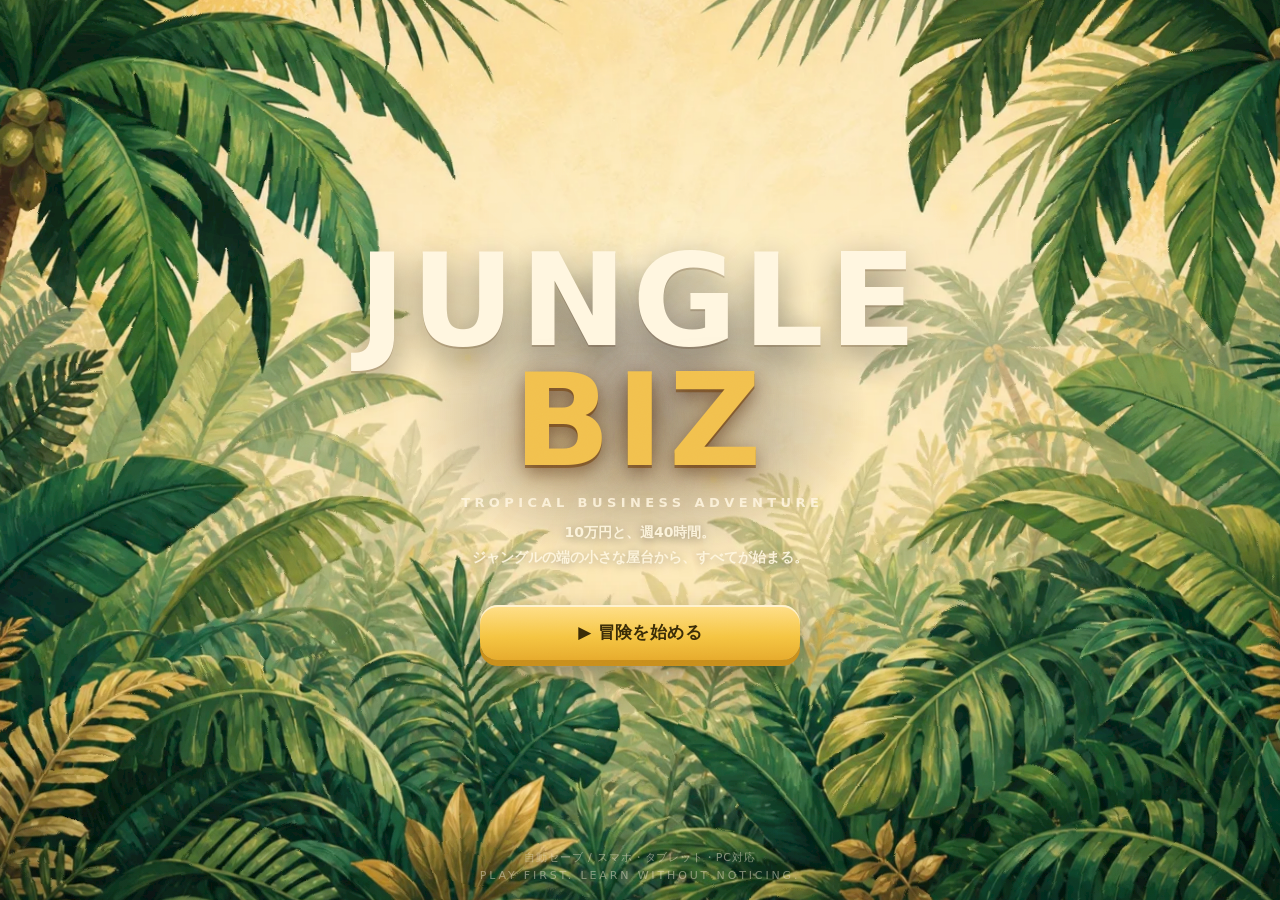
==== index.html @ d79d2360 "character: キャラ素材を正規化（表情差分の位置ズレ解消）＋決算のOWLを立ち絵化・結果連動の演技" ====
<!DOCTYPE html>
<html lang="ja">
<head>
<meta charset="UTF-8" />
<meta name="viewport" content="width=device-width, initial-scale=1.0, maximum-scale=1.0, user-scalable=no" />
<meta name="theme-color" content="#0b3d2e" />
<title>🌴 JUNGLE BIZ — ゼロから始めるジャングル経営サバイバル</title>
<style>
/* =========================================================================
   JUNGLE BIZ — スタイル
   デザイン方針: Tropical / Casual / Playful / Premium。
   「難しい経営シミュレーター」ではなく「かわいいジャングルゲーム」に見せる。
   ========================================================================= */
:root{
  --leaf-900:#0b3d2e; --leaf-800:#0f4d39; --leaf-700:#14603f;
  --leaf-500:#2fbf71; --leaf-400:#3ddc84; --leaf-300:#7be8a8;
  --banana:#ffd23f; --banana-600:#f5b800;
  --coral:#ff6b57; --coral-600:#e6503c;
  --sky:#4cc9f0; --sky-600:#2aa9d6;
  --grape:#9d7bff;
  --cream:#fffdf5; --cream-2:#fff7e6;
  --ink:#20301f; --ink-soft:#4d5f48;
  --card-shadow:0 10px 26px rgba(3,30,18,.28);
  --radius:20px;
  --good:#2fbf71; --warn:#f5a623; --danger:#ff5252;
  --font: -apple-system, BlinkMacSystemFont, "Hiragino Sans", "Hiragino Kaku Gothic ProN", "Noto Sans JP", "Yu Gothic", Meiryo, sans-serif;
}
*{box-sizing:border-box; -webkit-tap-highlight-color:transparent;}
html,body{margin:0; padding:0;}
body{
  font-family:var(--font);
  color:var(--ink);
  background:
    radial-gradient(1200px 600px at 15% -10%, rgba(61,220,132,.18), transparent 60%),
    radial-gradient(900px 500px at 110% 10%, rgba(76,201,240,.12), transparent 55%),
    linear-gradient(160deg, var(--leaf-900), var(--leaf-800) 55%, #0a2c22);
  min-height:100vh;
  -webkit-font-smoothing:antialiased;
  overflow-x:hidden;
}
/* うっすら葉っぱ模様 */
body::before{
  content:""; position:fixed; inset:0; pointer-events:none; opacity:.06; z-index:0;
  background-image:radial-gradient(circle at 20% 30%, #fff 2px, transparent 3px),
    radial-gradient(circle at 70% 60%, #fff 2px, transparent 3px),
    radial-gradient(circle at 45% 85%, #fff 2px, transparent 3px);
  background-size:180px 180px, 220px 220px, 260px 260px;
}
#app,#modal-root{position:relative; z-index:1;}
.wrap{max-width:720px; margin:0 auto; padding:16px 14px 120px;}
.hidden{display:none !important;}

/* ---- 汎用 ---- */
.card{background:var(--cream); border-radius:var(--radius); box-shadow:var(--card-shadow); padding:16px;}
.btn{
  appearance:none; border:none; cursor:pointer; font-family:var(--font);
  font-weight:800; border-radius:16px; padding:14px 18px; font-size:16px;
  background:var(--leaf-500); color:#fff; box-shadow:0 5px 0 rgba(0,0,0,.18); transition:transform .08s, box-shadow .08s, filter .1s;
  touch-action:manipulation;
}
.btn:active{transform:translateY(3px); box-shadow:0 2px 0 rgba(0,0,0,.18);}
.btn:disabled{filter:grayscale(.6) brightness(.9); opacity:.6; cursor:not-allowed;}
.btn.big{width:100%; padding:18px; font-size:19px; border-radius:20px;}
.btn.banana{background:linear-gradient(180deg,#ffd85a,#f5b800); color:#5b4200; box-shadow:0 5px 0 #cf9b00;}
.btn.coral{background:linear-gradient(180deg,#ff7d6b,#e6503c); box-shadow:0 5px 0 #b83a29;}
/* B-3 水色は明るいので白文字だとコントラスト1.66。banana と同じく濃い文字を載せる（最悪5.47） */
.btn.sky{background:linear-gradient(180deg,#6fd6f5,#2aa9d6); color:#052b3c; box-shadow:0 5px 0 #1f86ab;}
/* .ghost は「暗い背景の上」専用。明るいカードに置くと白文字が消える（B-4 の原因） */
.btn.ghost{background:rgba(255,255,255,.14); color:#fff; box-shadow:none; border:2px solid rgba(255,255,255,.25);}
/* B-4 明るいカードの上に置く控えめボタン。.ghost の明背景版（比14.1） */
.btn.outline{background:#fff; color:var(--ink); box-shadow:0 3px 0 rgba(0,0,0,.10);
  border:2px solid rgba(32,48,31,.22);}
/* モーダルの地は cream。この中の .ghost は白文字が消える（比1.02＝「閉じる」が見えない）。
   個別に張り替えるのではなく、明るい地の側で面倒を見る。 */
.modal .btn.ghost, .card .btn.ghost{
  background:#fff; color:var(--ink); border-color:rgba(32,48,31,.22);
  box-shadow:0 3px 0 rgba(0,0,0,.10);}
.btn.small{padding:9px 12px; font-size:14px; border-radius:12px; box-shadow:0 3px 0 rgba(0,0,0,.18);}
.btn.small:active{transform:translateY(2px); box-shadow:0 1px 0 rgba(0,0,0,.18);}
.row{display:flex; gap:10px;} .row.wrap{flex-wrap:wrap;}
.center{text-align:center;}
.muted{color:var(--ink-soft);}
.pill{display:inline-flex; align-items:center; gap:6px; padding:5px 11px; border-radius:999px; font-weight:800; font-size:12px; background:var(--cream-2); color:var(--ink-soft);}
h1,h2,h3{margin:0;}
.tabnum{font-variant-numeric:tabular-nums; font-feature-settings:"tnum";}

/* ---- タイトル ---- */
.title-screen{min-height:100vh; display:flex; flex-direction:column; justify-content:center; align-items:center; text-align:center; padding:24px 18px 60px;}
.logo{font-size:clamp(44px,13vw,88px); font-weight:900; letter-spacing:-2px; color:#fff; line-height:.95;
  text-shadow:0 4px 0 rgba(0,0,0,.25), 0 0 30px rgba(61,220,132,.5);}
.logo .biz{color:var(--banana);}
.sub{color:var(--leaf-300); font-weight:800; margin-top:10px; font-size:clamp(14px,4vw,19px);}
.tagline{color:#e9fff2; opacity:.85; margin:22px auto 0; max-width:420px; line-height:1.7; font-size:15px;}
.float-emoji{position:absolute; font-size:34px; opacity:.5; animation:floaty 6s ease-in-out infinite;}
@keyframes floaty{0%,100%{transform:translateY(0) rotate(-6deg)} 50%{transform:translateY(-18px) rotate(6deg)}}

/* ---- KPIグリッド ---- */
.kpi-grid{display:grid; grid-template-columns:repeat(3,1fr); gap:10px;}
.kpi{background:var(--cream); border-radius:16px; padding:12px 10px; text-align:center; box-shadow:var(--card-shadow); position:relative; overflow:hidden;}
.kpi .lbl{font-size:11px; font-weight:800; color:var(--ink-soft); letter-spacing:.04em; display:flex; gap:4px; justify-content:center; align-items:center;}
.kpi .val{font-size:clamp(18px,5.4vw,24px); font-weight:900; margin-top:3px; line-height:1;}
.kpi .val small{font-size:13px; font-weight:800;}
.kpi .trend{font-size:11px; font-weight:800; margin-top:3px;}
.up{color:var(--good);} .down{color:var(--danger);} .flat{color:var(--ink-soft);}
.kpi.hero{grid-column:span 3; display:flex; justify-content:space-around; align-items:center; background:linear-gradient(120deg,#12603f,#0f4d39); color:#fff;}
.kpi.hero .val{color:#fff;} .kpi.hero .lbl{color:var(--leaf-300);}
.kpi.hero .sep{width:1px; align-self:stretch; background:rgba(255,255,255,.15);}

/* ---- ヘッダーバー ---- */
.topbar{display:flex; align-items:center; justify-content:space-between; margin-bottom:12px; color:#fff;}
.week-badge{font-weight:900; font-size:20px; display:flex; align-items:center; gap:8px;}
.week-badge .area{font-size:11px; font-weight:800; color:var(--leaf-300); display:block; margin-top:-2px;}
.lvl-chip{background:var(--banana); color:#5b4200; font-weight:900; padding:5px 11px; border-radius:999px; font-size:12px;}
.xpbar{height:7px; background:rgba(255,255,255,.16); border-radius:99px; overflow:hidden; margin-top:6px;}
.xpbar>i{display:block; height:100%; background:linear-gradient(90deg,var(--banana),var(--leaf-400)); border-radius:99px; transition:width .5s;}

/* ---- セクション見出し ---- */
.sec-h{color:#fff; font-weight:900; font-size:15px; margin:18px 4px 8px; display:flex; align-items:center; gap:7px;}
.sec-h .hint{font-size:11px; font-weight:800; color:var(--leaf-300); margin-left:auto;}

/* ---- 時間バジェット ---- */
.time-wrap{background:linear-gradient(120deg,#173d2c,#12331f); border-radius:16px; padding:12px 14px; color:#fff; box-shadow:var(--card-shadow);}
.time-top{display:flex; justify-content:space-between; align-items:baseline; font-weight:900;}
.time-top b{font-size:22px;} .time-top small{color:var(--leaf-300); font-weight:800;}
.time-bar{height:14px; background:rgba(0,0,0,.3); border-radius:99px; overflow:hidden; margin-top:8px; display:flex;}
.time-bar>i{height:100%; transition:width .3s;}
.time-bar>i.used{background:repeating-linear-gradient(45deg,var(--banana),var(--banana) 8px,#f5b800 8px,#f5b800 16px);}
.time-bar>i.over{background:var(--danger);}

/* ---- アクションカード ---- */
.act-grid{display:grid; grid-template-columns:repeat(2,1fr); gap:10px;}
.act{background:var(--cream); border-radius:16px; padding:12px; box-shadow:var(--card-shadow); text-align:left; position:relative; border:3px solid transparent; transition:border-color .12s, transform .08s;}
.act .emo{font-size:26px;}
.act .nm{font-weight:900; font-size:15px; margin-top:2px;}
.act .ds{font-size:11px; color:var(--ink-soft); line-height:1.35; margin-top:2px; min-height:29px;}
.act .cost{display:inline-block; margin-top:6px; font-size:11px; font-weight:900; color:var(--leaf-700); background:var(--cream-2); padding:3px 8px; border-radius:8px;}
.act.on{border-color:var(--leaf-400); background:#f2fff7;}
.act.on::after{content:"✓"; position:absolute; top:8px; right:10px; background:var(--leaf-500); color:#fff; width:24px; height:24px; border-radius:50%; display:grid; place-items:center; font-weight:900; font-size:14px;}
.act.locked{opacity:.5; filter:grayscale(.7);}
.act .stepper{display:flex; align-items:center; gap:8px; margin-top:8px;}
/* B-1 仕込み回数の増減は最頻操作。タップ下限44pxを満たす（Fitts's Law）。
      flex で潰されると 44 を割るので、縮まないよう固定する。 */
.act .stepper button{flex:0 0 44px; width:44px; height:44px; border-radius:13px; border:none; font-weight:900; font-size:20px; background:var(--leaf-500); color:#fff;}
.act .stepper .cnt{flex:1 1 auto; min-width:0; font-weight:900; text-align:center; font-size:13px; line-height:1.2;}

/* 価格・広告コントロール */
.ctrl{background:var(--cream); border-radius:16px; padding:14px; box-shadow:var(--card-shadow); margin-bottom:10px;}
.ctrl .hd{display:flex; justify-content:space-between; align-items:center; font-weight:900;}
.ctrl .hd .big{font-size:22px; color:var(--leaf-700);}
/* 価格の直接入力。スライダーで大づかみ、ここで詰める */
.price-edit{display:inline-flex; align-items:baseline; gap:2px; font-size:18px;
  font-weight:900; color:var(--leaf-700);}
.pinput{
  width:5.2em; min-height:44px;          /* B-2と同じくタップ下限44pxを満たす */
  font:inherit; font-size:22px; font-weight:900; color:var(--leaf-700);
  text-align:right; background:#fff; border:2px solid var(--leaf-300); border-radius:10px;
  padding:2px 8px; -moz-appearance:textfield;
}
.pinput:focus{outline:none; border-color:var(--leaf-700); box-shadow:0 0 0 3px rgba(47,158,95,.18);}
.pinput::-webkit-outer-spin-button, .pinput::-webkit-inner-spin-button{
  -webkit-appearance:none; margin:0;
}
/* B-2 見た目の帯は10pxのまま、当たり判定だけ44pxに広げる。
      トラックは擬似要素で描くので、input 自身の高さは触れる面積として使える。 */
.slider{width:100%; margin-top:6px; -webkit-appearance:none; height:44px;
  background:transparent; outline:none; cursor:pointer;}
.slider::-webkit-slider-runnable-track{height:10px; border-radius:99px;
  background:linear-gradient(90deg,var(--sky),var(--banana),var(--coral));}
.slider::-moz-range-track{height:10px; border-radius:99px;
  background:linear-gradient(90deg,var(--sky),var(--banana),var(--coral));}
.slider::-webkit-slider-thumb{-webkit-appearance:none; width:30px; height:30px; border-radius:50%; background:#fff; border:4px solid var(--leaf-500); box-shadow:0 3px 8px rgba(0,0,0,.3); cursor:pointer; margin-top:-10px;}
.slider::-moz-range-thumb{width:26px; height:26px; border-radius:50%; background:#fff; border:4px solid var(--leaf-500);}
.slider:focus-visible::-webkit-slider-thumb{outline:3px solid var(--leaf-700); outline-offset:2px;}
.tiers{display:grid; grid-template-columns:repeat(4,1fr); gap:8px; margin-top:10px;}
.tier{padding:12px 4px; border-radius:12px; border:3px solid #e7e0cf; background:#fff; font-weight:900; font-size:13px; text-align:center; cursor:pointer;}
.tier small{display:block; font-size:10px; color:var(--ink-soft); font-weight:800;}
.tier.on{border-color:var(--coral); background:#fff2ef; color:var(--coral-600);}

/* ---- キャラ吹き出し ---- */
.speech{display:flex; gap:10px; align-items:flex-start; background:var(--cream); border-radius:16px; padding:12px 14px; box-shadow:var(--card-shadow); animation:pop .3s ease;}
.speech .ava{font-size:34px; flex:0 0 auto; line-height:1;}
/* OWL は絵文字ではなく立ち絵で出す。決算のように感情が動く場面に絵文字が座っていると、
   プレイヤーはそこへ感情を預けられない。素材は正規化済みで表情を変えても位置がズレない。
   ——立ち絵側は width:100% を持つので、寸法はこのラッパーで決める（!important を使わない）。 */
.speech .ava .avaimg{display:block; width:54px; margin:-8px -2px -6px;
  filter:drop-shadow(1px 4px 6px rgba(40,28,12,.28));}
.speech .bub{font-size:13.5px; line-height:1.55;}
.speech .bub b{color:var(--leaf-700);}

/* ---- モーダル ---- */
.overlay{position:fixed; inset:0; background:rgba(4,20,12,.62); backdrop-filter:blur(3px); display:flex; align-items:center; justify-content:center; padding:16px; z-index:50;}
.modal{background:var(--cream); border-radius:26px; width:100%; max-width:460px; max-height:92vh; overflow-y:auto; box-shadow:0 20px 60px rgba(0,0,0,.5); animation:pop .28s cubic-bezier(.2,1.2,.4,1);}
.modal .mhead{padding:20px 20px 6px; text-align:center;}
.modal .mbig{font-size:44px; line-height:1; margin-bottom:6px;}
.modal .mtit{font-size:20px; font-weight:900;}
.modal .mbody{padding:8px 20px 20px;}
@keyframes pop{from{transform:scale(.9); opacity:0} to{transform:scale(1); opacity:1}}

/* イベント選択肢 */
.choice{width:100%; text-align:left; background:#fff; border:3px solid #e7e0cf; border-radius:14px; padding:13px 14px; margin-top:9px; font-weight:800; font-size:14.5px; cursor:pointer; transition:border-color .1s, transform .06s;}
.choice:active{transform:scale(.99);}
.choice:hover{border-color:var(--leaf-400);}
.choice .cd{font-size:12px; font-weight:700; color:var(--ink-soft); margin-top:3px;}
.choice .k{display:inline-block; background:var(--leaf-500); color:#fff; width:22px; height:22px; border-radius:7px; text-align:center; line-height:22px; margin-right:8px; font-weight:900;}

/* 決算表 */
.pl{margin-top:6px;}
.pl .r{display:flex; justify-content:space-between; padding:8px 2px; border-bottom:1px dashed #e6dfce; font-size:15px;}
.pl .r b{font-weight:900;} .pl .r .tabnum{font-weight:800;}
.pl .r.total{border-bottom:none; border-top:3px solid var(--ink); margin-top:4px; padding-top:11px; font-size:18px;}
.pl .r.sub{color:var(--ink-soft); font-size:13.5px;}
.deltapill{font-size:12px; font-weight:900; padding:2px 7px; border-radius:8px; margin-left:6px;}
.deltapill.up{background:#e4f8ed; color:var(--good);} .deltapill.down{background:#ffe9e9; color:var(--danger);}

/* バッジ */
.badge-pop{font-size:64px; animation:badgepop .6s cubic-bezier(.2,1.4,.4,1);}
@keyframes badgepop{0%{transform:scale(0) rotate(-30deg)}70%{transform:scale(1.25) rotate(8deg)}100%{transform:scale(1) rotate(0)}}

/* レーダーチャート最終画面 */
.final-score{display:grid; grid-template-columns:repeat(3,1fr); gap:8px; margin-top:14px;}
.fs{background:#fff; border-radius:12px; padding:10px 6px; text-align:center; box-shadow:0 4px 10px rgba(0,0,0,.08);}
.fs .n{font-size:11px; font-weight:800; color:var(--ink-soft);}
.fs .v{font-size:22px; font-weight:900;}

/* 小さなラインチャート */
.chart{width:100%; height:120px; display:block; background:#fff; border-radius:12px; margin-top:6px;}

/* フローティング下部バー */
.gobar{position:fixed; left:0; right:0; bottom:0; z-index:30; padding:12px 14px calc(12px + env(safe-area-inset-bottom)); background:linear-gradient(180deg, rgba(11,61,46,0), #0b3d2e 40%);}
.gobar .inner{max-width:720px; margin:0 auto;}

/* コイン演出 */
.coin{position:fixed; z-index:60; font-size:26px; pointer-events:none; animation:coinfly 1s ease forwards;}
@keyframes coinfly{0%{transform:translateY(0) scale(.6); opacity:0}20%{opacity:1}100%{transform:translateY(-120px) scale(1.2); opacity:0}}

/* トースト */
.toast{position:fixed; left:50%; top:16px; transform:translateX(-50%); background:#20301f; color:#fff; padding:11px 18px; border-radius:14px; font-weight:800; font-size:14px; z-index:70; box-shadow:0 8px 24px rgba(0,0,0,.4); animation:toastin .3s ease;}
@keyframes toastin{from{transform:translate(-50%,-14px); opacity:0}to{transform:translate(-50%,0); opacity:1}}

/* 事業選択カード */
/* ---- 市場・競合バー（§19 §47）---- */
.marketbar{background:var(--cream); border-radius:14px; padding:9px 11px; margin-bottom:10px;
  box-shadow:var(--card-shadow); font-size:12px; color:var(--ink);}
.marketbar .mb-row{display:flex; align-items:center; gap:7px; flex-wrap:wrap;}
.marketbar .mb-tag{font-weight:900; font-size:10.5px; letter-spacing:.03em;
  background:var(--leaf-900); color:var(--cream); border-radius:7px; padding:2px 7px;}
.marketbar .mb-reg{font-weight:900; font-size:12.5px;}
.marketbar .mb-fc{margin-left:auto; font-size:11.5px; color:var(--ink-soft);}
.marketbar .mb-sub{font-size:11px; color:var(--ink-soft); margin-top:4px; line-height:1.45;}
.marketbar .mb-warn{font-size:11px; font-weight:800; color:var(--coral-600); margin-top:4px;}
/* ---- 難易度選択（§4 難易度は「世界の違い」）---- */
.sec-label{font-weight:900; font-size:14px; color:var(--cream); margin:0 2px 8px; letter-spacing:.02em;
  text-shadow:0 2px 8px rgba(0,0,0,.45);}
.diff-grid{display:grid; grid-template-columns:repeat(2,minmax(0,1fr)); gap:10px; margin-bottom:6px;}
@media (max-width:400px){ .diff-grid{grid-template-columns:1fr;} }
.diff-card{text-align:left; background:var(--cream); border-radius:16px; padding:12px;
  box-shadow:var(--card-shadow); border:3px solid transparent; cursor:pointer;
  transition:border-color .12s, transform .08s;}
.diff-card:active{transform:scale(.99);}
.diff-card.on{border-color:var(--banana);}
.diff-card .dhead{display:flex; align-items:center; gap:8px;}
.diff-card .de{font-size:26px;}
.diff-card .dn{font-weight:900; font-size:15px; line-height:1.15; display:flex; flex-direction:column;}
.diff-card .dn em{font-style:normal; font-weight:800; font-size:10.5px; color:var(--ink-soft); letter-spacing:.04em;}
.diff-card .dcon{font-weight:800; font-size:12.5px; color:var(--leaf-700); margin:6px 0 3px;}
.diff-card .dtx{font-size:11.5px; line-height:1.5; color:var(--ink-soft);}
.diff-card .daxes{margin-top:8px; display:grid; gap:3px;}
.diff-card .dax{display:flex; align-items:center; gap:6px; font-size:10px; color:var(--ink-soft);}
.diff-card .dax span{flex:0 0 74px;}
.diff-card .dax i{flex:1; height:5px; border-radius:3px; background:rgba(0,0,0,.09); overflow:hidden;}
.diff-card .dax b{display:block; height:100%; border-radius:3px;
  background:linear-gradient(90deg, var(--leaf-500), var(--banana-600));}
.biz-card{width:100%; text-align:left; background:var(--cream); border-radius:18px; padding:15px; box-shadow:var(--card-shadow); border:4px solid transparent; margin-bottom:12px; cursor:pointer; display:flex; gap:13px; align-items:center; transition:border-color .12s, transform .08s;}
.biz-card:active{transform:scale(.99);}
.biz-card.on{border-color:var(--banana);}
.biz-card .be{font-size:40px; flex:0 0 auto;}
.biz-card .bn{font-weight:900; font-size:17px;}
.biz-card .bt{font-size:12px; color:var(--ink-soft); line-height:1.4; margin-top:2px;}
.biz-card .bstats{display:flex; gap:6px; flex-wrap:wrap; margin-top:7px;}
.mini{font-size:10.5px; font-weight:800; background:var(--cream-2); color:var(--ink-soft); padding:3px 7px; border-radius:7px;}

/* スタッフ */
.staff-card{display:flex; gap:12px; align-items:center; background:#fff; border-radius:14px; padding:12px; margin-top:10px; border:3px solid #eee5d3;}
.staff-card .se{font-size:36px;}
.staff-card .sn{font-weight:900;}
.staff-card .sd{font-size:11.5px; color:var(--ink-soft); line-height:1.4;}

.helpline{font-size:12px; color:var(--leaf-300); text-align:center; margin-top:8px; line-height:1.5;}
.footer-note{color:rgba(255,255,255,.4); font-size:11px; text-align:center; margin-top:28px; line-height:1.6;}
a.link{color:var(--sky); font-weight:800;}
</style>
<link rel="stylesheet" href="scenes.css">
</head>
<body>
<div id="app"></div>
<div id="modal-root"></div>

<script src="scenes.js"></script>
<script>
/* =========================================================================
   JUNGLE BIZ — ゲーム本体（単一ファイル / ビルド不要 / vanilla JS）
   -------------------------------------------------------------------------
   構成（論理的にレイヤー分離）:
     CONFIG   … ゲームバランスの定数（ここを触ればバランス調整できる）
     DATA     … 事業・イベント・スタッフ・バッジ・レベル・キャラ定義
     Economy  … 純粋関数の経済エンジン（1週間の計算。UIに依存しない）
     Engine   … ゲーム状態・セーブ/ロード・進行
     UI       … 画面描画（状態→HTML）
   設計思想: プレイヤーの経営判断 → KPI変化 → 売上 → 利益 → キャッシュ、
   という因果を必ず通す。乱数は「市場の不確実性」だけに使う。
   ========================================================================= */
(function(){
"use strict";

/* ========================= CONFIG ========================= */
const CONFIG = {
  /* 自己資金。日本政策金融公庫「2025年度新規開業実態調査」では、開業時の資金調達額に
     占める自己資金は平均 24.5%（金融機関からの借入が 65.2%）。
     ＝ 手持ちだけで始める人はほとんどいない。ここもその比率に寄せる。 */
  startCash: 28000,
  totalWeeks: 24,        // STARTUP ERA の週数（旧「ゲーム全体の長さ」。§1 24週は終了ではなく節目）
  baseHours: 40,
  saveKey: "junglebiz_save_v2",
  // ---- 事業ライフサイクル v0.3（§2 §76）----
  startupWeeks: 24,      // W1-24    STARTUP ERA
  survivalWeeks: 48,     // W25-48   SURVIVAL & SCALE ERA / W49- OWNER・INVESTOR
  saveVersion: 4,        // セーブ構造のバージョン（旧 v2/v3 セーブは load 時に移行する）
  severancePerStaff: 50000,   // §13 1人あたりの退職金
};

/* ===== 経済エンジン設定 v0.1（数値はロジックに直書きせずここで管理 §103）===== */
const ECON = {
  // 認知（§8）
  awarenessDecay: 0.03,        // 毎週3%忘れられる
  /* §24 開店前に声をかけた知り合い。W1の固定費のこの割合ぶんだけ、最初から客がいる。
     ——認知ゼロから始めると序盤が構造的に最も苦しくなり、テンション曲線が設計と逆行する。
     ただし彼らは「普通のリピート客」として扱う。満足させられなければ、そのまま消えていく。 */
  openingSupportRatio: 1.95,
  openingAwareMult: 1.6,       // 開店を知らせた分だけ、初期認知も少し高い
  priceTrustBrand: 55,         // このブランドに届けば「高くても納得」される（§8 値上げ耐性）
  /* §7 固定費の内訳（表示専用の配分比。実在する小規模店舗の構成比に寄せた。
     合計は必ず実費 res.fixed と一致させる——端数は「雑費」で吸収するので計算に影響しない）。
     家賃50%・光熱22%・通信10%・残り（保険/消耗品等）＝雑費。設備維持費は別枠で足す。 */
  fixedSplit: { rent:0.50, utility:0.22, comm:0.10 },
  /* ===== 創業融資 =====
     出典: 日本政策金融公庫「2025年度新規開業実態調査」／新規開業・スタートアップ支援資金
     ・資金調達に占める自己資金は 24.5%、金融機関からの借入が 65.2%
     ・無担保の基準利率は年 3.25〜4.65%（創業期の引き下げで2%台になることもある）
     ・据置期間あり（現実は1〜5年。ここでは24週スケールに畳んで4週）
     教材としての要点は金利ではなく「元金返済はコストではないのに現金が出ていく」こと。
     利益（PL）には出ないのに現金（CF）が減る——§30 §31 の核心をここで体験させる。 */
  loanGraceWeeks: 4,           // 据置。この間は利息だけ払う
  loanTermWeeks: 20,           // 据置後、この週数で元金を返しきる
  loanRateBase: 0.050,         // 年利の上限側（信用が低いとこちら）
  loanRateBest: 0.030,         // 年利の下限側（信用を積むとここまで下がる）
  bankTrustStart: 50,          // 銀行との関係。実績で育ち、延滞で壊れる
  bankTrustRepay: 0.5,         // きちんと返した週に積む
  bankTrustProfit: 0.25,       // 黒字を続けても少し積む
  bankTrustLate: -15,          // 返せなかった週の傷は深い
  bankTrustDone: 20,           // 完済したときの信頼
  bankTrustCrisis: -6,         // 資金ショートを起こすと下がる
  salesAwareGain: 8,           // 営業はSNSに頼らない集客経路（§43 単一経路に依存させない）
  wordOfMouthFloor: 62,        // この満足度を超えて初めて口コミが起きる（普通は語られない §36）
  wordOfMouthGain: 9.0,        // 超えた分に対する認知の伸び
  systemAwareGain: 1.5,        // 仕組み化そのものが生む認知はごく小さい
  brandDecayShield: 0.00015,   // ブランド1につき減衰-0.015%（brand100で約1.5%）
  // 市場（§6 §69）
  seasonAmplitude: 0.12,
  marketVariance: 0.10,        // 乱数の影響は±10%に限定（判断で説明できる範囲を残す）
  // 広告（§10 §11）
  baseCPC: 200,                // 1アクセスの基本単価
  adFatiguePerUse: 10,         // 連続出稿で疲労蓄積
  adFatigueRecover: 14,        // 休むと回復
  adImproveRelief: 30,         // 広告改善(商品改善)で回復
  // SNSの飽き（§5 無料の手にも逓減がある。連打を支配戦略にしないため）
  snsFatiguePerUse: 7,        // 毎週投稿すると飽きられていく
  snsFatigueRecover: 13,       // 間を空けると戻る
  snsFatigueDiv: 260,          // 疲労がこの値に近づくほど効きが落ちる
  snsFatigueFloor: 0.55,       // 連打しても最低これだけは効く
  // 価値・成約（§13〜§18）
  pvBaseline: 80,              // 知覚価値の基準値（ここで成約倍率1.0）
  // 満足度（§33〜§35）
  expectationBase: 50,
  brandExpectation: 0.30,      // ブランドが上がると期待値も上がる
  waitPenaltyPerLoad: 15,      // 供給不足1.0超過あたりの満足度ペナルティ
  // 口コミ・リピート（§36〜§39）
  baseReviewRate: 0.10,
  purchaseFrequency: 0.45,     // リピートプールの週次購入率
  poolRetention: 0.86,         // プールの週次維持率
  // 疲労・仕組み（§46 §55 §72）
  fatigueThreshold: 70,
  complexityPerStaff: 9,
  complexityPerSalesStep: 0.00006, // 売上規模による複雑性
  // 規模の経済（§24）
  scaleTiers: [ {upTo:30, mult:1.00}, {upTo:100, mult:0.95}, {upTo:Infinity, mult:0.90} ],
  bankruptcyThreshold: 0,
  // 商圏の拡大（24週で事業規模そのものが変わる / バランス設計書§7）
  reputationBaseline: 50,     // 世間並みの評判。ここを超えた分だけ商圏が広がる（§7）
  reachExpansionDiv: 26,      // (ブランド+評判超過分) をこの値で割って倍率に加算
  systemExpansionDiv: 35,     // 仕組み化による拡大
  staffExpansion: 0.38,       // 仲間1人あたりの商圏拡大
  staffSystemLeverage: 1.10,  // 仕組み化はスタッフ1人の捌ける量も増やす
};

/* ===== 難易度 v0.4（§57）=====
   Difficulty = Decision Complexity × Economic Pressure × Uncertainty × Adaptive Competition
   単一倍率で「同じ坂を急にする」のではなく、世界そのものを変える。
   axes は表示用の6軸。実際に効くのはその下の派生パラメータ。 */
const DIFFICULTY = {
  EASY: {
    id:"EASY", name:"GROWING MARKET", emoji:"🌱", jp:"成長する市場",
    concept:"失敗しながら学ぶ",
    desc:"市場が伸びている。2〜3回つまずいても立て直せる。まず商売の基本を体で覚える難易度。",
    axes:{ resourcePressure:20, marketUncertainty:15, competitorIntelligence:10,
           executionFriction:15, informationOpacity:10, recoveryHarshness:15 },
    demandVolatility:0.60,   demandDrift:+0.011,  regimeStickiness:0.86,
    cpcBase:0.85,            cpcVolatility:0.12,  adSaturation:0.55,
    priceElasticityMultiplier:0.80,
    fixedCostMultiplier:1.28, startCashMultiplier:1.25,
    competitorReactionSpeed:0.25, competitorAggression:0.30, competitorMemory:2,
    staffTurnoverMultiplier:0.40, eventSeverity:0.70,
    forecastAccuracy:0.92,   creditAvailability:1.30, emergencySupport:1.00,
    recoverySpeed:1.30,      awarenessDecayMult:0.85,
    loanGrace:3, loanTerm:18,          // 支援は手厚いが、返済は早く始まる（赤字の実感を残す）
    clearTarget:[75,90],
  },
  NORMAL: {
    id:"NORMAL", name:"COMPETITIVE MARKET", emoji:"⚖️", jp:"競争のある市場",
    concept:"数字を見ないと勝てない",
    desc:"需要は動き、広告は飽和し、価格には反応がある。数字を読んでバランスを取る難易度。",
    axes:{ resourcePressure:45, marketUncertainty:40, competitorIntelligence:40,
           executionFriction:40, informationOpacity:35, recoveryHarshness:40 },
    demandVolatility:1.00,   demandDrift:+0.002,  regimeStickiness:0.74,
    cpcBase:1.00,            cpcVolatility:0.25,  adSaturation:1.00,
    priceElasticityMultiplier:1.00,
    fixedCostMultiplier:1.62, startCashMultiplier:1.00,
    competitorReactionSpeed:0.55, competitorAggression:0.55, competitorMemory:4,
    staffTurnoverMultiplier:1.00, eventSeverity:1.00,
    forecastAccuracy:0.75,   creditAvailability:1.00, emergencySupport:0.70,
    recoverySpeed:1.00,      awarenessDecayMult:1.00,
    loanGrace:4, loanTerm:20,
    clearTarget:[50,70],
  },
  HARD: {
    id:"HARD", name:"VOLATILE MARKET", emoji:"🌊", jp:"荒れる市場",
    concept:"正しい戦略を続けるだけでは勝てない",
    desc:"需要もCPCも揺れる。競合はこちらの弱点を突く。昨日の正解が来週の正解とは限らない。",
    axes:{ resourcePressure:70, marketUncertainty:75, competitorIntelligence:65,
           executionFriction:65, informationOpacity:60, recoveryHarshness:70 },
    demandVolatility:1.70,   demandDrift:-0.004,  regimeStickiness:0.62,
    cpcBase:1.20,            cpcVolatility:0.45,  adSaturation:1.45,
    priceElasticityMultiplier:1.25,
    fixedCostMultiplier:1.88, startCashMultiplier:0.85,
    competitorReactionSpeed:0.80, competitorAggression:0.80, competitorMemory:6,
    staffTurnoverMultiplier:1.60, eventSeverity:1.40,
    forecastAccuracy:0.55,   creditAvailability:0.70, emergencySupport:0.35,
    recoverySpeed:0.75,      awarenessDecayMult:1.20,
    loanGrace:4, loanTerm:19,
    clearTarget:[25,45],
  },
  EXPERT: {
    id:"EXPERT", name:"ADAPTIVE MARKET", emoji:"🧠", jp:"適応する市場",
    concept:"市場がこちらの戦略を学習する",
    desc:"競合が過去の行動から戦略を推定して先回りする。同じ手を繰り返すほど market が対策してくる。",
    axes:{ resourcePressure:88, marketUncertainty:90, competitorIntelligence:95,
           executionFriction:80, informationOpacity:85, recoveryHarshness:88 },
    demandVolatility:2.20,   demandDrift:-0.005,  regimeStickiness:0.52,
    cpcBase:1.40,            cpcVolatility:0.60,  adSaturation:1.90,
    priceElasticityMultiplier:1.45,
    fixedCostMultiplier:1.86, startCashMultiplier:0.90,
    competitorReactionSpeed:1.00, competitorAggression:1.00, competitorMemory:8,
    staffTurnoverMultiplier:2.10, eventSeverity:1.75,
    forecastAccuracy:0.30,   creditAvailability:0.62, emergencySupport:0.10,
    recoverySpeed:0.60,      awarenessDecayMult:1.40,
    loanGrace:5, loanTerm:24,          // 返済は軽い。EXPERTの厳しさは市場と競合で作る
    clearTarget:[8,20],
  },
};
const DIFF_ORDER = ["EASY","NORMAL","HARD","EXPERT"];
// 6軸の表示名（§2 難易度は「罰の大きさ」ではなく環境の違い）
const DIFF_AXIS_LABEL = {
  resourcePressure:"資金圧力", marketUncertainty:"市場の不確実性",
  competitorIntelligence:"競合の賢さ", executionFriction:"実行の摩擦",
  informationOpacity:"情報の見えにくさ", recoveryHarshness:"失敗の重さ",
};

/* ========================= DATA ========================= */
// --- 事業（週単位の経済パラメータ） ---
// price=基準価格 / cost=基本原価 / market=週の基本市場需要 / baseConv=基本成約率
// capPerBlock=仕込み10hあたりの供給能力 / elas=価格感応度(§17) / repeat=基本リピート率
// spoil=廃棄率(§25) / sns=SNS効果係数 / fixed=週の固定費
const BUSINESSES = {
  juice: { id:"juice", name:"ジャングルジュース", emoji:"🍹",
    tagline:"南国フルーツの絞りたてジュース",
    desc:"原価ふつう・利益率ふつう。まず商売の基本を体験したい人へ。",
    difficulty:"かんたん",
    price:1000, minP:400, maxP:2500, cost:350,
    market:150, baseConv:0.20, capPerBlock:26, aware:10, fixed:8000,
    sns:1.1, repeat:0.25, elas:1.40, spoil:0.20 },
  coco: { id:"coco", name:"ココスイーツ", emoji:"🥥",
    tagline:"SNS映えするココナッツスイーツ",
    desc:"原価低め・SNSに強い。ただし流行の波が大きい。",
    difficulty:"ふつう",
    price:900, minP:350, maxP:2400, cost:280,
    market:135, baseConv:0.19, capPerBlock:21, aware:9, fixed:8500,
    sns:1.45, repeat:0.22, elas:1.25, spoil:0.25 },
  photo: { id:"photo", name:"サファリフォト", emoji:"📸",
    tagline:"観光客向け記念写真サービス",
    desc:"原価が低く利益率が高い。ただし自分の時間を大量に使う。",
    difficulty:"ふつう",
    price:3500, minP:1200, maxP:9000, cost:400,
    market:52, baseConv:0.18, capPerBlock:9, aware:8, fixed:13000,
    sns:1.2, repeat:0.16, elas:0.95, spoil:0 },
  guide: { id:"guide", name:"ジャングルガイド", emoji:"🗺️",
    tagline:"高単価のジャングルツアー",
    desc:"1回の単価が高い。でも1週間に対応できる人数が少ない。満足度が命。",
    difficulty:"むずかしい",
    price:9000, minP:3000, maxP:22000, cost:1800,
    market:24, baseConv:0.17, capPerBlock:4.5, aware:7, fixed:14000,
    sns:1.1, repeat:0.14, elas:0.70, spoil:0 },
  brand: { id:"brand", name:"ジャングルブランド", emoji:"🧢",
    tagline:"オリジナルグッズ（EC相性◎）",
    desc:"在庫リスクあり。でもブランド化できればリピートが強い。",
    difficulty:"むずかしい",
    price:2800, minP:1000, maxP:7000, cost:1000,
    market:90, baseConv:0.16, capPerBlock:16, aware:8, fixed:15000,
    sns:1.35, repeat:0.30, elas:1.05, spoil:0.05 },
};

// --- キャラクター ---
const CHARS = {
  owl:  { name:"OWL",     emoji:"🦉", role:"財務・会計", color:"#7a4f2b" },
  mark: { name:"MARK",    emoji:"🐒", role:"マーケティング", color:"#e6503c" },
  tiger:{ name:"TIGER",   emoji:"🐯", role:"営業", color:"#f5b800" },
  pchan:{ name:"P-CHAN",  emoji:"🦜", role:"SNS", color:"#2aa9d6" },
  ele:  { name:"ELEPHANT",emoji:"🐘", role:"オペレーション", color:"#6b7280" },
};

// --- アクション定義（時間を消費する行動） ---
// unlock: このレベル以上で解放
// unlockWeek: この週から選べるようになる（§15 理解の順番を崩さない）
const ACTIONS = {
  operate:{ id:"operate", emoji:"🍳", name:"仕込み・営業", hours:10, unlockWeek:1, repeatable:3,
    desc:"商品を作って売る土台。対応できるお客さんの数（生産能力）が増える。" },
  service:{ id:"service", emoji:"🙋", name:"接客に力を入れる", hours:10, unlockWeek:1,
    desc:"丁寧な接客で顧客満足がぐっと上がる。リピートの源。" },
  sns:{ id:"sns", emoji:"📱", name:"SNS投稿", hours:5, unlockWeek:2,
    desc:"お金をかけずに認知を広げる。コツコツ効く。" },
  sales:{ id:"sales", emoji:"🤝", name:"営業する", hours:8, unlockWeek:3,
    desc:"直接お客さんに価値を伝える。今週の成約率と認知が上がる。" },
  improve:{ id:"improve", emoji:"🛠", name:"商品改善", hours:10, unlockWeek:6,
    desc:"商品の質を上げる。成約率・満足度・つけられる価格が上がる。" },
  account:{ id:"account", emoji:"🧾", name:"経理を整える", hours:3, unlockWeek:7,
    desc:"数字を正確に把握。固定費のムダに気づきやすくなる。" },
  research:{ id:"research", emoji:"🔍", name:"市場調査", hours:5, unlockWeek:10,
    desc:"市場を調べて次の一手の精度を上げる。成約率が少し上がる。" },
  recruit:{ id:"recruit", emoji:"🧑‍🤝‍🧑", name:"採用活動", hours:8, unlockWeek:17,
    desc:"仲間を探す。人を雇えば自分の手が空く（＝時間という資源が増える）。" },
  manual:{ id:"manual", emoji:"📋", name:"マニュアル作成", hours:10, unlockWeek:20,
    desc:"仕組み化。自分がいなくても回る度合いが上がり、同じ時間で回せる量が増える。" },
};

// --- スタッフ候補 ---
// 給与は「増える粗利で回収できるかギリギリ」に設定する。
// 需要があれば投資になり、無ければただの固定費になる——これが人件費の本質（§13）。
const STAFF = [
  { id:"ele", name:"ELEPHANT", emoji:"🐘", salary:18000, cap:30, sysUp:2,
    desc:"生産力おばけ。給与は高いが、対応できる客数を大きく増やす。" },
  { id:"cheetah", name:"CHEETAH", emoji:"🐆", salary:13000, cap:16, conv:0.03, sysUp:1,
    desc:"接客・営業が速い。客数増＋成約率も少し上げる。" },
  { id:"beaver", name:"BEAVER", emoji:"🦫", salary:10000, cap:10, sysUp:4,
    desc:"まじめで仕組み化が得意。安めの給与で自動化を進めてくれる。" },
  // §47-48 GORI：生産のスペシャリスト。作る力は最強だが、接客は得意ではない
  { id:"gorilla", name:"GORI", emoji:"🦍", salary:22000, cap:38, sysUp:1,
    conv:-0.015, role:"production", fatigueRelief:6,
    desc:"生産の専門家。圧倒的に作れるが接客は不得手（成約率−1.5%）。給与も相応で、需要がなければただの固定費。" },
  { id:"parrot", name:"PARROT", emoji:"🦜", salary:11000, cap:8, conv:0.04, aware:2.2, sysUp:1,
    desc:"発信が得意。認知と成約をじわじわ底上げする。" },
  { id:"ant", name:"ANT", emoji:"🐜", salary:8000, cap:9, sysUp:3,
    desc:"コツコツ堅実。安い給与で、着実に現場を回してくれる。" },
];

// --- 自動化・設備（§21 W21解放／§23 投資先）---
// 初期費用(cash)と毎週の固定費(fixed)を払い、能力・リピート・認知・仕組みを買う。
// ただし入れすぎると「人の手ざわり」が減る（§57 自動化の罠）。
const AUTOMATIONS = [
  { id:"pos", emoji:"🧾", name:"POSレジ", cost:60000, fixed:2000, cap:0.10, sys:8,
    desc:"会計が速くなる。同じ時間で捌ける数が増える。" },
  { id:"booking", emoji:"📅", name:"予約システム", cost:90000, fixed:3000, cap:0.15, sys:10, sat:3,
    desc:"待ち時間が減り、取りこぼしも減る。満足度にも効く。" },
  { id:"mail", emoji:"✉️", name:"自動フォロー", cost:70000, fixed:2500, repeat:0.05, sys:6,
    desc:"買ってくれた人へ自動で連絡。リピートが積み上がる。" },
  { id:"snsauto", emoji:"🤖", name:"SNS予約投稿", cost:50000, fixed:1500, aware:2.5, sys:5,
    desc:"投稿を自動化。あなたが寝ていても認知が増える。" },
  { id:"ai", emoji:"🧠", name:"AIサポート", cost:150000, fixed:6000, cap:0.25, sys:15,
    desc:"問い合わせ対応を任せる。強力だが、月額も重い。" },
];

// --- 6つのフェーズ（24週を「同じことの繰り返し」にしない）---
const PHASES = [
  { no:1, from:1,  to:4,  title:"商売を知る",           emoji:"🌱", bottleneck:"TRAFFIC",
    sub:"商品を売るという体験" },
  { no:2, from:5,  to:8,  title:"利益を知る",           emoji:"💰", bottleneck:"MARGIN",
    sub:"売れてるのに儲からない" },
  { no:3, from:9,  to:12, title:"マーケティングを知る", emoji:"📣", bottleneck:"CONVERSION",
    sub:"集客 ≠ 売上" },
  { no:4, from:13, to:16, title:"成長の壁を知る",       emoji:"🧱", bottleneck:"CAPACITY",
    sub:"売れ始めると別の問題が起きる" },
  { no:5, from:17, to:20, title:"人と仕組みを知る",     emoji:"🏔", bottleneck:"PEOPLE",
    sub:"自分でやる人から、経営する人へ" },
  { no:6, from:21, to:24, title:"経営者になる",         emoji:"👑", bottleneck:"CAPITAL",
    sub:"経営者の仕事とは何か" },
  // --- v0.3 STARTUP を越えた先（§39 経営者の役割そのものが変わっていく）---
  { no:7, from:25, to:32, title:"市場を知る",           emoji:"🌊", bottleneck:"MARKET",
    sub:"自分は正しい。それでも売れなくなる時がある" },
  { no:8, from:33, to:40, title:"事業を選ぶ",           emoji:"🔀", bottleneck:"MODEL",
    sub:"守るか、変えるか、手放すか" },
  { no:9, from:41, to:48, title:"事業を育て直す",       emoji:"🌳", bottleneck:"REBUILD",
    sub:"一度壊れた商売を、もう一度立てる" },
  { no:10, from:49, to:9999, title:"資本を配る",        emoji:"🏛", bottleneck:"ALLOCATION",
    sub:"どの事業に、自分の資本を置くか" },
];
function phaseOf(week){ return PHASES.find(p=> week>=p.from && week<=p.to) || PHASES[PHASES.length-1]; }

// --- 週ごとの解放スケジュール（§6）。必要になった瞬間に、必要な数字だけ渡す ---
// lv はアクション解放の目安（体験→理論の順を崩さない）
const WEEK_UNLOCKS = {
  1:  { lv:1, reveal:["CASH","SALES","CUSTOMERS","FREE"], title:"商売を知る", emoji:"🌱",
        lesson:"まずは売ってみよう。売上 = 客数 × 客単価。この一番シンプルな式から始まる。" },
  2:  { lv:1, reveal:["AWARE"], title:"認知", emoji:"📣",
        lesson:"良い商品でも、知られていなければ存在していないのと同じ。まず「知ってもらう」ことから商売は始まる。" },
  3:  { lv:2, reveal:["PRICE"], title:"価格", emoji:"🏷",
        lesson:"値段は自分で決められる。下げれば買う人は増え、1個あたりの儲けは減る。上げればその逆。さて、どうする？" },
  5:  { lv:3, reveal:["COST","GROSS"], title:"原価と粗利", emoji:"💰",
        lesson:"売れた金額が全部あなたのお金ではない。材料費を引いて残るのが粗利益だ。" },
  6:  { lv:3, reveal:["MARGIN"], title:"利益率", emoji:"📐",
        lesson:"「売れる商品」と「儲かる商品」は違う。原価を下げれば品質も落ちる。そのバランスを決めるのが経営だ。" },
  7:  { lv:4, reveal:["FIXED"], title:"固定費", emoji:"🏠",
        lesson:"売れなくても毎週出ていくお金がある。固定費は、売上が小さい時ほど牙をむく。" },
  8:  { lv:4, reveal:["PROFIT"], title:"利益", emoji:"🧮",
        lesson:"売上から原価も経費も引いて、最後に残るのが利益。売上記録を更新しても、利益が減ることがある。" },
  9:  { lv:5, reveal:["ADS"], title:"広告", emoji:"📢",
        lesson:"お金を払って客を集められる。ただし払った以上に返ってくるかは、別の話だ。" },
  10: { lv:5, reveal:["TRAFFIC","FUNNEL"], title:"アクセスと成約率", emoji:"🎯",
        lesson:"来た人のうち何人が買ったか——それが成約率。客を集める前に、買ってもらえる状態を作る必要があるかもしれない。" },
  12: { lv:5, reveal:["NEWREPEAT"], title:"新規とリピート", emoji:"🔁",
        lesson:"新規客の獲得にはお金がかかる。もう一度来てくれる客は、広告費ゼロで売上を作ってくれる。" },
  13: { lv:6, reveal:["SATISFACTION"], title:"顧客満足", emoji:"❤️",
        lesson:"売った後が商売の始まり。満足した客だけが、もう一度来て、誰かを連れてくる。" },
  14: { lv:6, reveal:["REPUTATION"], title:"口コミ・評判", emoji:"🗣",
        lesson:"顧客が次の顧客を連れてくる。マーケティングは、広告だけではない。" },
  15: { lv:6, reveal:["CAPACITY","LOST"], title:"供給能力", emoji:"📦",
        lesson:"需要が供給を超えると、売れずに逃げた客が生まれる。「売れれば売れるほど良い」ではない。" },
  16: { lv:6, reveal:["FATIGUE"], title:"オーナーの限界", emoji:"😵",
        lesson:"最大のボトルネックは競合ではない。自分自身が、事業の上限になっていることだ。" },
  17: { lv:7, reveal:["SALARY","STAFF"], title:"採用", emoji:"🧑‍🤝‍🧑",
        lesson:"人件費はコストか、投資か。答えは「その人が生む粗利が給与を超えるか」で決まる。" },
  20: { lv:8, reveal:["SYSTEM","DEPENDENCY"], title:"仕組み化", emoji:"⚙️",
        lesson:"あなたがいなくても回る形にすること。マニュアルと標準化が、時間と再現性を生む。" },
  21: { lv:8, reveal:["AUTOMATION"], title:"自動化", emoji:"🤖",
        lesson:"人がやらなくていい仕事は、機械に渡せる。ただし初期費用と毎週の固定費がついてくる。何でも自動化すればいい、わけじゃない。" },
  22: { lv:8, reveal:["CASHFLOW"], title:"キャッシュフロー", emoji:"🌊",
        lesson:"利益が出ていても、現金が尽きれば終わる。利益とキャッシュは、別物だ。" },
  23: { lv:8, reveal:["ROI"], title:"投資・資本配分", emoji:"🏝",
        lesson:"余ったお金を何に使うか。正解は「今のボトルネック」によって変わる。" },
};
// その週までに解放されているレベル
function levelForWeek(week){
  let lv=1; Object.keys(WEEK_UNLOCKS).forEach(w=>{ if(+w<=week) lv=Math.max(lv, WEEK_UNLOCKS[w].lv); });
  return lv;
}

// --- エリア（RPG的な進行の演出） ---
const AREAS = [
  {w:1,name:"START CAMP",emoji:"🏕"},{w:3,name:"SALES JUNGLE",emoji:"🌿"},
  {w:6,name:"MARKETING FOREST",emoji:"📣"},{w:9,name:"PROFIT VALLEY",emoji:"💰"},
  {w:12,name:"CASHFLOW RIVER",emoji:"🌊"},{w:15,name:"TEAM MOUNTAIN",emoji:"🏔"},
  {w:18,name:"SYSTEM TEMPLE",emoji:"⚙️"},{w:21,name:"INVESTMENT ISLAND",emoji:"🏝"},
  // v0.3 STARTUP の外側
  {w:25,name:"OPEN SEA",emoji:"🌊"},{w:33,name:"CROSSROADS",emoji:"🔀"},
  {w:41,name:"SECOND GROWTH",emoji:"🌳"},{w:49,name:"CAPITAL HARBOR",emoji:"🏛"},
];

// --- バッジ（称号） ---
const BADGES = {
  first_sale:{emoji:"🏅",name:"初売上",desc:"はじめて商品が売れた"},
  first_profit:{emoji:"💰",name:"初利益",desc:"はじめて黒字を出した"},
  margin_master:{emoji:"📈",name:"粗利マスター",desc:"粗利率60%超えの週を達成"},
  ad_king:{emoji:"📣",name:"広告王",desc:"広告費を上回る利益を広告週に達成"},
  repeat50:{emoji:"🔁",name:"リピーター軍団",desc:"リピート客が1週で40人超"},
  first_hire:{emoji:"🐘",name:"初採用",desc:"はじめて仲間を雇った"},
  system_up:{emoji:"⚙️",name:"仕組み化",desc:"自動化レベル50到達"},
  cash_mil:{emoji:"💵",name:"100万キャッシュ",desc:"現金100万円を突破"},
  freedom:{emoji:"⏰",name:"自由人",desc:"労働10時間以下で黒字の週を達成"},
  survivor:{emoji:"🏆",name:"完走",desc:"24週間を走り切った"},
};

// --- ランダムイベント（30種以上。effectで状態に因果を返す） ---
// choices[].apply(ctx) は「今週の計算に効く一時効果」を ctx に載せる。
// ctx フィールド: reachMult, convMult, costMult, capMult, marketMult,
//   priceOverride, awareBonus, satBonus, brandBonus, cashIn, cashOut, note, char
// §44 カテゴリの色分け（一瞬で「何の話か」を伝える）
const EVENT_CATS = {
  market:    { label:"外部環境", emoji:"🌪", color:"#6b7280" },
  marketing: { label:"集客",     emoji:"📣", color:"#e6503c" },
  customer:  { label:"顧客",     emoji:"❤️", color:"#ff6b57" },
  money:     { label:"お金",     emoji:"💰", color:"#d99b00" },
  finance:   { label:"資金",     emoji:"🌊", color:"#2aa9d6" },
  operations:{ label:"現場",     emoji:"📦", color:"#8a6d3b" },
  staff:     { label:"チーム",   emoji:"👥", color:"#7a5cc0" },
  growth:    { label:"仕組み",   emoji:"⚙️", color:"#2f9e5f" },
};
const RARITY_LABEL = { common:"", uncommon:"◆ UNCOMMON", rare:"★ RARE", boss:"⚔️ BOSS" };

const EVENTS = [
  { id:"monkey_ad", emoji:"🐒", title:"モンキー広告代理店",
    text:"「2万円で広告出したら100人来るぜ！集客は正義だろ？」とMARKが勧めてくる。",
    cat:"marketing", minWeek:9, rarity:"common", weight:10,
    choices:[
      {label:"広告を出す（−¥20,000）", detail:"リーチは増える。でも成約率が低いと赤字になる。",
        apply:(c)=>{ c.cashOut+=20000; c.reachBonus=(c.reachBonus||0)+62; c.note="広告で約62人にリーチ。買うかは成約率しだい。"; c.char="mark"; }},
      {label:"今回はやめる", detail:"まず自分の商品と成約率を見直す。",
        apply:(c)=>{ c.note="集客を増やす前に、来た人が買う状態か？を考えた。"; c.char="owl"; }},
      {label:"先に商品ページを改善（+質）", detail:"集客より前に成約率を上げにいく。",
        apply:(c)=>{ c.qualityBonus=(c.qualityBonus||0)+6; c.note="成約率を上げてから集客する作戦。順番が大事。"; c.char="tiger"; }},
    ],
    insight:"集客だけ増やしても、商品や成約率が悪ければ儲からない。ファネルの下から直すのが定石。" },

  { id:"half_sale", emoji:"🐯", title:"半額SALEしようぜ！",
    text:"「安くすれば人が殺到する！今週だけ半額でいこう！」熱くなるTIGER。",
    cat:"money", minWeek:5, rarity:"common", weight:8,
    choices:[
      {label:"今週だけ半額にする", detail:"客数は増える。でも1個あたりの粗利は激減する。",
        apply:(c)=>{ c.priceMult=0.5; c.note="半額で客数は増えた。さて、利益は増えた？減った？"; c.char="tiger"; }},
      {label:"やめて価値を伝える", detail:"値下げの前に、なぜ高くても買う価値があるかを伝える。",
        apply:(c)=>{ c.convMult=(c.convMult||1)*1.08; c.note="価格を下げる前に、価値を伝えた。TIGERの本来の得意技。"; c.char="tiger"; }},
    ],
    insight:"値下げは客数を増やすが粗利を削る。売上が増えても利益が減ることは普通に起きる。" },

  { id:"rival", emoji:"🐍", title:"ライバル出現！",
    text:"となりに競合が現れ、20%安い価格で売り始めた。お客さんが少し流れていく…。",
    cat:"market", minWeek:4, rarity:"common", weight:9,
    choices:[
      {label:"品質で勝負する（+質）", detail:"安さではなく良さで選ばれる道。",
        apply:(c)=>{ c.qualityBonus=(c.qualityBonus||0)+8; c.convMult=(c.convMult||1)*0.95; c.note="安売り合戦を避け、品質で差別化した。"; c.char="tiger"; }},
      {label:"ブランドを強くする（+ブランド）", detail:"時間はかかるが価格競争から抜けられる。",
        apply:(c)=>{ c.brandBonus=(c.brandBonus||0)+7; c.convMult=(c.convMult||1)*0.95; c.note="ブランドで選ばれれば、価格を下げなくていい。"; c.char="pchan"; }},
      {label:"つられて値下げする", detail:"客数は守れるが利益を削る。",
        apply:(c)=>{ c.priceMult=0.85; c.note="値下げで対抗。客数は守れたが、粗利は？"; c.char="mark"; }},
    ],
    insight:"競合が来たとき、安易な値下げは体力勝負。品質やブランドで戦う道もある。正解は状況次第。" },

  { id:"squall", emoji:"🌧️", title:"スコール発生！",
    text:"突然の大雨。屋台の前を通る人がぐっと減ってしまった。",
    cat:"market", minWeek:2, rarity:"common", weight:7,
    choices:[
      {label:"仕方ない、耐える", detail:"今週の来店（リーチ）が40%減。天候は経営リスク。",
        apply:(c)=>{ c.reachMult=(c.reachMult||1)*0.6; c.note="外的要因で客足が減少。コントロールできない変数もある。"; c.char="owl"; }},
    ],
    insight:"天候のような外部要因は避けられない。だからこそ複数の集客経路や固定客が効いてくる。" },

  { id:"influencer", emoji:"🤳", title:"インフルエンサー来店！",
    text:"フォロワー10万人のインフルエンサーが来た。「無料でくれたら紹介するよ！」",
    cat:"marketing", minWeek:3, rarity:"uncommon", weight:6,
    choices:[
      {label:"無料提供する（原価1個ぶん）", detail:"高確率でSNSがバズり、認知が大きく伸びる。",
        apply:(c)=>{ c.cashOut+=1000; if(Math.random()<0.7){ c.awareBonus=(c.awareBonus||0)+22; c.note="バズった！認知が一気に拡大。少しの投資が大きな認知に。"; } else { c.awareBonus=(c.awareBonus||0)+5; c.note="そこそこの反応。マーケは確率のゲームでもある。"; } c.char="pchan"; }},
      {label:"丁重にお断りする", detail:"確実だが、伸びるチャンスも逃す。",
        apply:(c)=>{ c.note="堅実にいった。機会損失も一つの判断。"; c.char="owl"; }},
    ],
    insight:"少額の投資が大きな認知を生むことがある。ただし確実ではない。マーケは確率で考える。" },

  { id:"viral", emoji:"🔥", title:"SNSで大バズり！",
    text:"投稿が爆発的に拡散！注文が殺到している。でも…作る手が足りるか？",
    cat:"customer", minWeek:6, rarity:"rare", weight:4,
    choices:[
      {label:"できる限りさばく", detail:"リーチ激増。ただし生産能力を超えた分は逃す＆疲弊する。",
        apply:(c)=>{ c.reachMult=(c.reachMult||1)*3.0; c.note="需要は3倍。でも能力を超えたら？売れ「すぎ」もリスク。"; c.char="ele"; }},
    ],
    insight:"売れすぎも経営リスク。生産能力・在庫・人手が追いつかないと、機会損失と信頼低下が起きる。" },

  { id:"bad_review", emoji:"🦜", title:"悪い口コミ！",
    text:"「対応が雑だった」とネガティブな口コミが。放っておくと満足度が下がる。",
    cat:"customer", minWeek:13, rarity:"common", weight:9,
    choices:[
      {label:"すぐ謝罪し原因を改善（+質）", detail:"時間はかかるが信頼を取り戻す。",
        apply:(c)=>{ c.qualityBonus=(c.qualityBonus||0)+5; c.satBonus=(c.satBonus||0)+6; c.note="誠実な対応で信頼を回復。満足度は未来の売上。"; c.char="ele"; }},
      {label:"返金で対応（−¥5,000）", detail:"お金で素早く火消し。",
        apply:(c)=>{ c.cashOut+=5000; c.satBonus=(c.satBonus||0)+3; c.note="返金で沈静化。コストはかかるが炎上は防いだ。"; c.char="owl"; }},
      {label:"無視する", detail:"今は楽だが、満足度とリピートに響く。",
        apply:(c)=>{ c.satBonus=(c.satBonus||0)-12; c.note="放置した。目先は楽でも、満足度が落ちリピートが減る。"; c.char="owl"; }},
    ],
    insight:"顧客満足は未来のリピート＝LTVに直結する。目先の手間を惜しむと長期で損をする。" },

  { id:"vip", emoji:"🦁", title:"超VIP来店！",
    text:"大口の注文をしたいという上客が現れた。ただ、対応に時間を取られ通常客が減りそう。",
    cat:"customer", minWeek:13, rarity:"uncommon", weight:6,
    choices:[
      {label:"VIP対応を優先（+現金 −通常客）", detail:"大きな売上。ただし今週の生産能力が少し削られる。",
        apply:(c)=>{ c.cashIn+=(c.avgPrice*6)||18000; c.capMult=(c.capMult||1)*0.85; c.note="大口を取った。ただし通常客への対応力は落ちた。トレードオフ。"; c.char="tiger"; }},
      {label:"通常営業を優先", detail:"日々の客を大事にする。",
        apply:(c)=>{ c.note="目の前の常連を優先。安定を選んだ。"; c.char="ele"; }},
    ],
    insight:"限られた生産能力をどの客に配分するか。大口も、時間という資源を消費する。" },

  { id:"cost_up", emoji:"💸", title:"仕入れ値が高騰",
    text:"材料の値段が急に上がった。今週の原価が2割アップ。",
    cat:"money", minWeek:5, rarity:"common", weight:8,
    choices:[
      {label:"耐える", detail:"今週の原価が+20%。粗利が圧迫される。",
        apply:(c)=>{ c.costMult=(c.costMult||1)*1.2; c.note="原価高騰。変動費は利益を静かに削る。原価管理は経営の基本。"; c.char="owl"; }},
    ],
    insight:"原価（変動費）は売上に比例して増える。仕入れの変動は粗利に直撃する。" },

  { id:"harvest", emoji:"🍋", title:"フルーツ豊作！",
    text:"今年は豊作で仕入れが安い。今週の原価が2割ダウン。",
    cat:"money", minWeek:3, rarity:"common", weight:7,
    choices:[
      {label:"ラッキー！", detail:"今週の原価が−20%。粗利が改善。",
        apply:(c)=>{ c.costMult=(c.costMult||1)*0.8; c.note="原価が下がった週。粗利が伸びる。追い風は活かす。"; c.char="owl"; }},
    ],
    insight:"原価が下がれば粗利は増える。売上を変えずに利益を増やす道もある。" },

  { id:"season_up", emoji:"🎪", title:"観光シーズン到来",
    text:"大型連休でジャングルに観光客が押し寄せている！",
    cat:"market", minWeek:3, rarity:"common", weight:7,
    choices:[
      {label:"チャンスを活かす", detail:"今週の市場（見込み客）が大きく増える。生産能力があれば売上増。",
        apply:(c)=>{ c.marketMult=(c.marketMult||1)*1.5; c.note="市場が拡大。ただし作れる量がなければ取りこぼす。"; c.char="mark"; }},
    ],
    insight:"追い風（市場拡大）が来ても、生産能力が伴わなければ機会を逃す。準備が結果を分ける。" },

  { id:"season_down", emoji:"📉", title:"オフシーズン",
    text:"観光客が減る時期に入った。人通りが少ない。",
    cat:"market", minWeek:5, rarity:"common", weight:7,
    choices:[
      {label:"耐える", detail:"今週の市場が縮小。固定客の大切さが分かる。",
        apply:(c)=>{ c.marketMult=(c.marketMult||1)*0.7; c.note="市場縮小。こういう時こそリピーターが支えになる。"; c.char="owl"; }},
    ],
    insight:"市場は増減する。新規に頼りすぎず、リピーターという安定収益を育てておくと波に強い。" },

  { id:"owner_sick", emoji:"🤒", title:"オーナー体調不良",
    text:"あなたが熱を出してしまった。今週使える時間が10時間減る。",
    cat:"operations", minWeek:6, rarity:"uncommon", weight:5,
    choices:[
      {label:"無理せず休む", detail:"今週の生産能力が少し落ちる。自分依存のリスクが露呈。",
        apply:(c)=>{ c.capMult=(c.capMult||1)*0.8; c.note="自分が倒れると回らない。これが「オーナー依存」のリスク。"; c.char="ele"; }},
    ],
    insight:"自分しかできない状態は事業の弱点。仕組み化と仲間で、自分が抜けても回る形を作る。" },

  { id:"tax", emoji:"🧾", title:"税金・支払いの通知",
    text:"まとまった支払いの通知が届いた。利益ではなく現金が出ていく。",
    cat:"finance", minWeek:17, rarity:"common", weight:7,
    choices:[
      {label:"支払う（−¥30,000）", detail:"利益が出ていても現金は減る。キャッシュ管理の現実。",
        apply:(c)=>{ c.cashOut+=30000; c.note="利益＝現金ではない。支払いのタイミングで手元は減る。"; c.char="owl"; }},
    ],
    insight:"利益とキャッシュは別物。黒字でも支払いが重なれば現金は減る。手元資金を切らさないこと。" },

  { id:"referral", emoji:"🌟", title:"常連さんの紹介",
    text:"満足してくれた常連が友達を連れてきてくれた！",
    cat:"customer", minWeek:5, rarity:"common", weight:8, cond:(s)=> s.satisfaction>=60,
    choices:[
      {label:"ありがとう！", detail:"満足度が高いほど、紹介という無料の集客が生まれる。",
        apply:(c)=>{ c.reachBonus=(c.reachBonus||0)+14; c.awareBonus=(c.awareBonus||0)+4; c.note="満足が紹介を生んだ。広告費ゼロの集客。これが理想形。"; c.char="pchan"; }},
    ],
    insight:"満足した顧客は無料で人を連れてくる。満足度への投資は、集客コストを下げる。" },

  { id:"bulk", emoji:"🛒", title:"まとめ買いの相談",
    text:"「たくさん買うから安くして」と交渉された。数は出るが単価は下がる。",
    cat:"money", minWeek:7, rarity:"common", weight:7,
    choices:[
      {label:"値引きして受ける", detail:"客数増・単価減。粗利率は下がるが数量は稼げる。",
        apply:(c)=>{ c.priceMult=0.8; c.reachBonus=(c.reachBonus||0)+10; c.note="薄利多売の判断。総額の利益で見て、得か損か。"; c.char="tiger"; }},
      {label:"定価を守る", detail:"単価は守るが、この商談は逃す。",
        apply:(c)=>{ c.note="値引き要求を断り、価格の一貫性を守った。"; c.char="owl"; }},
    ],
    insight:"数量が増えても単価が下がれば、総利益は増えるとは限らない。金額ベースで判断する。" },

  { id:"seminar", emoji:"🎓", title:"経営セミナーの誘い",
    text:"ジャングル商工会の勉強会。時間とお金はかかるが、学びが力になる。",
    cat:"growth", minWeek:9, rarity:"uncommon", weight:5,
    choices:[
      {label:"参加する（−¥8,000）", detail:"成約率が恒久的に少し上がる。学びは投資。",
        apply:(c)=>{ c.cashOut+=8000; c.convPermanent=(c.convPermanent||0)+0.03; c.xp=(c.xp||0)+30; c.note="学びに投資した。効果はすぐには見えにくいが、じわじわ効く。"; c.char="owl"; }},
      {label:"今は目の前の仕事", detail:"時間を守る判断。",
        apply:(c)=>{ c.note="今は現場を優先。学びの時間は後で作る。"; c.char="ele"; }},
    ],
    insight:"自己投資は効果が見えにくいが、長期で成約率や判断力に効く。短期と長期のバランス。" },

  { id:"equip_break", emoji:"🧊", title:"冷蔵設備が故障",
    text:"設備が壊れた。修理にお金がかかるが、直さないと今週の能力が落ちる。",
    cat:"operations", minWeek:7, rarity:"common", weight:7,
    choices:[
      {label:"修理する（−¥15,000）", detail:"現金は減るが能力を維持。",
        apply:(c)=>{ c.cashOut+=15000; c.note="設備投資は現金を減らすが、生産能力を守る。"; c.char="owl"; }},
      {label:"だましだまし使う", detail:"現金は守るが今週の能力ダウン。",
        apply:(c)=>{ c.capMult=(c.capMult||1)*0.7; c.note="出費は抑えたが能力ダウン。ケチって機会損失、もありうる。"; c.char="ele"; }},
    ],
    insight:"設備＝固定資産への支出は現金を減らすが、能力を生む。どちらが得かは状況で変わる。" },

  { id:"pchan_followers", emoji:"📈", title:"フォロワー急増！",
    text:"P-CHANが「フォロワー1000人超えたー！！」と大はしゃぎ。でも…売上は？",
    cat:"marketing", minWeek:9, rarity:"common", weight:8,
    choices:[
      {label:"認知として活かす", detail:"認知は少し上がる。でもフォロワー＝売上ではない。",
        apply:(c)=>{ c.awareBonus=(c.awareBonus||0)+8; c.note="フォロワーは認知の一部。でも「買う」まで繋げないと売上にならない。"; c.char="pchan"; }},
    ],
    insight:"フォロワー数と売上は必ずしも比例しない。認知は入口。成約と客単価まで設計してはじめて売上になる。" },

  { id:"loyal_request", emoji:"💡", title:"常連さんの要望",
    text:"「こんな商品もあったら嬉しい」と常連が教えてくれた。改善のヒントだ。",
    cat:"customer", minWeek:5, rarity:"common", weight:8,
    choices:[
      {label:"要望を反映する（+質）", detail:"顧客の声で商品が良くなる。満足度も上がる。",
        apply:(c)=>{ c.qualityBonus=(c.qualityBonus||0)+6; c.satBonus=(c.satBonus||0)+4; c.note="顧客の声は最高の改善ネタ。満足度も質も上がる。"; c.char="ele"; }},
      {label:"今のやり方を貫く", detail:"軸は守るが、改善機会は見送る。",
        apply:(c)=>{ c.note="現状維持を選んだ。時に一貫性も価値になる。"; c.char="tiger"; }},
    ],
    insight:"改善のヒントは顧客が持っている。声を聞ける関係そのものが資産になる。" },

  { id:"festival", emoji:"🎡", title:"お祭り出店のチャンス",
    text:"大きなお祭りに出店できる枠が出た。出店料はかかるが、爆発的なリーチが狙える。",
    cat:"marketing", minWeek:7, rarity:"uncommon", weight:5,
    choices:[
      {label:"出店する（−¥25,000）", detail:"大量リーチ。ただし生産能力がないと取りこぼす。",
        apply:(c)=>{ c.cashOut+=25000; c.reachBonus=(c.reachBonus||0)+80; c.awareBonus=(c.awareBonus||0)+10; c.note="祭りで大量リーチ。作れる量があれば大きな売上に。"; c.char="mark"; }},
      {label:"見送る", detail:"堅実に日常営業。",
        apply:(c)=>{ c.note="投資リスクを取らず日常を選んだ。"; c.char="owl"; }},
    ],
    insight:"大きな集客投資は、受け皿（生産能力）とセットで初めて回収できる。片方だけでは損になる。" },

  { id:"copycat", emoji:"🙈", title:"パクリ商品が登場",
    text:"あなたの商品をマネした店が現れた。ブランドの強さが試される。",
    cat:"market", minWeek:9, rarity:"common", weight:6, cond:(s)=> s.brand<50,
    choices:[
      {label:"独自性を磨く（+ブランド+質）", detail:"マネできない価値を作る。",
        apply:(c)=>{ c.brandBonus=(c.brandBonus||0)+6; c.qualityBonus=(c.qualityBonus||0)+4; c.note="マネされたら、マネできない所で戦う。ブランドは堀になる。"; c.char="pchan"; }},
      {label:"気にしない", detail:"影響を受け流す。",
        apply:(c)=>{ c.convMult=(c.convMult||1)*0.95; c.note="静観。ブランドが弱いと、少し客を持っていかれる。"; c.char="owl"; }},
    ],
    insight:"ブランドは模倣に対する防御壁。弱いと価格やアイデアを簡単にマネされる。" },

  { id:"staff_morale", emoji:"😮‍💨", title:"スタッフが疲れ気味",
    text:"忙しさが続き、雇っている仲間に疲れが見える。",
    cat:"staff", minWeek:17, rarity:"common", weight:8, cond:(s)=> s.staff.length>0,
    choices:[
      {label:"休みと感謝を（−¥5,000）", detail:"少し出費するが、生産性と定着を守る。",
        apply:(c)=>{ c.cashOut+=5000; c.satBonus=(c.satBonus||0)+3; c.note="仲間を大事にした。人は数字じゃない。定着は最強のコスト削減。"; c.char="ele"; }},
      {label:"もっと働いてもらう", detail:"目先は稼げるが、離職リスク。",
        apply:(c)=>{ c.capMult=(c.capMult||1)*1.05; c.note="無理をさせた。短期は増えても、辞められたら痛い。"; c.char="ele"; }},
    ],
    insight:"人件費はコストだが、人は投資対象。疲弊させて辞められると採用コストがまた掛かる。" },

  { id:"auto_win", emoji:"🤖", title:"仕組みが効いてきた",
    text:"作ったマニュアルのおかげで、あなたがいなくても現場が回り始めた。",
    cat:"growth", minWeek:20, rarity:"uncommon", weight:5, cond:(s)=> s.systemLevel>=30,
    choices:[
      {label:"いいぞ、任せよう", detail:"自動化が進み、認知が自然に維持される。",
        apply:(c)=>{ c.awareBonus=(c.awareBonus||0)+6; c.satBonus=(c.satBonus||0)+2; c.note="仕組みが働き始めた。オーナーが手を動かさなくても回る、が近づく。"; c.char="ele"; }},
    ],
    insight:"仕組み化が進むと、あなたの時間を使わずに事業が回る。これが「自由」の正体。" },

  /* ===== 追加カード（設計書テーマの穴埋め・§49 §50 状態依存の結果）===== */

  // §50 の目玉：同じカードでも Cash によって正解が真逆になる
  { id:"talent", emoji:"🐘", title:"優秀な人材が現れた", cat:"staff", minWeek:9, rarity:"uncommon", weight:6,
    cond:(s)=> s.staff.length<3,
    text:"「ここで働きたい」と、明らかに腕のいい人物が訪ねてきた。即戦力。ただし給与は月8万円と高い。",
    choices:[
      {label:"採用する（週¥22,000の固定費が続く）", detail:"能力は大きい。ただし需要と現金がなければ、ただの重い固定費になる。",
        apply:(c)=>{ const s=Engine.state;
          s.staff.push({id:"gorilla", weeks:1, motivation:90});   // 本物の継続雇用（給与は毎週かかる）
          markExp("hire");
          // 状態依存の結果テキスト（§49 §50）
          if(s.cash<80000) c.note="現金が薄いのに高給を抱えた。この週¥22,000が、これから毎週のしかかる。売上が続かなければ資金繰りを直撃する。";
          else if(s.awareness<35) c.note="能力は増えた。でもまだ客が少ない。空いたままの生産能力に、毎週の給与だけが出ていくかもしれない。";
          else c.note="需要のある今、増えた生産能力がそのまま売上に変わる。人件費が投資になる好例だ。";
          c.char="ele"; }},
      {label:"今は見送る", detail:"チャンスは逃すが、身軽さと現金を守る。",
        apply:(c)=>{ c.note="採用を見送った。人は資源だが、抱えるには体力（現金と需要）がいる。"; c.char="owl"; }},
    ],
    insight:"「人を雇う」に絶対の正解はない。需要と現金があれば投資、なければ倒産の入口。今の会社の状態が正解を決める。" },

  { id:"big_order", emoji:"📦", title:"大口注文が舞い込んだ", cat:"customer", minWeek:13, rarity:"uncommon", weight:6,
    text:"企業から「通常の3倍まとめて欲しい」と打診。大きな売上。ただし今週の生産能力を大量に食う。",
    choices:[
      {label:"全部受ける", detail:"大きな現金。ただし通常客をさばく力がごっそり削られる。",
        apply:(c)=>{ const s=Engine.state, price=BUSINESSES[s.bizId].price;
          c.cashIn+=price*10; c.capMult=(c.capMult||1)*0.55;
          c.note="大口を優先した。売上は大きい。でも普段の客を待たせたなら、それは未来の損かもしれない。"; c.char="tiger"; }},
      {label:"納期を分けて受ける", detail:"売上は少し減るが、通常営業も守る。バランス型。",
        apply:(c)=>{ const s=Engine.state, price=BUSINESSES[s.bizId].price;
          c.cashIn+=price*5; c.capMult=(c.capMult||1)*0.85; c.satBonus=(c.satBonus||0)+2;
          c.note="納期を交渉して両立させた。全部受けるのが正解とは限らない。"; c.char="ele"; }},
      {label:"断る", detail:"日常の顧客に集中する。",
        apply:(c)=>{ c.note="大口を断り、普段の客を大切にした。すべての売上を受ける必要はない。"; c.char="owl"; }},
    ],
    insight:"すべての売上を受ける必要はない。大口も「時間と生産能力」という有限の資源を消費する。" },

  { id:"cheap_material", emoji:"🥭", title:"激安仕入れ発見！", cat:"money", minWeek:5, rarity:"common", weight:7,
    text:"知り合いの業者が「大量に買うなら破格でいいよ」と。原価は下がる。でも現金が一気に出ていく。",
    choices:[
      {label:"大量に仕入れる", detail:"原価−25%。ただし現金が減り、使い切れなければ廃棄リスク。",
        apply:(c)=>{ const s=Engine.state; c.costMult=(c.costMult||1)*0.75; c.cashOut+=Math.round(Math.min(s.cash*0.4,60000));
          c.note= s.cash<60000 ? "現金が薄い中で仕入れに突っ込んだ。安さは、現金を失うリスクと裏表だ。"
                               : "まとめ買いで原価を下げた。売り切れれば得。売れ残れば、廃棄と資金繰りの二重苦。";
          c.char="owl"; }},
      {label:"少しだけ買う", detail:"原価−8%。堅実に。",
        apply:(c)=>{ c.costMult=(c.costMult||1)*0.92; c.cashOut+=12000; c.note="必要な分だけ。安さより、現金と在庫の健全さを優先した。"; c.char="ele"; }},
      {label:"買わない", detail:"今のやり方を続ける。",
        apply:(c)=>{ c.note="見送り。安さは魅力だが、それだけで飛びつかなかった。"; c.char="owl"; }},
    ],
    insight:"安く仕入れることと、キャッシュを守ることは別問題。安さの裏に、現金流出と在庫リスクがある。" },

  { id:"coupon", emoji:"🎟", title:"初回クーポンを配る？", cat:"marketing", minWeek:9, rarity:"common", weight:6,
    text:"新規客を呼ぶために、初回割引を配る案。集客は増える。ただし利益は削れる。",
    choices:[
      {label:"20%OFFクーポン", detail:"新規は増える。でも1人あたりの利益は薄くなる。",
        apply:(c)=>{ c.reachBonus=(c.reachBonus||0)+30; c.priceMult=0.8; c.note="割引で新規を集めた。この客がリピートしてくれて、はじめて元が取れる。"; c.char="mark"; }},
      {label:"割引でなく特典をつける", detail:"価格は守りつつ、価値で惹く。",
        apply:(c)=>{ c.convMult=(c.convMult||1)*1.12; c.costMult=(c.costMult||1)*1.03; c.note="値引きせず、おまけで魅力を足した。価格を守るオファー設計。"; c.char="tiger"; }},
      {label:"やらない", detail:"通常営業。",
        apply:(c)=>{ c.note="安売りに頼らない判断。"; c.char="owl"; }},
    ],
    insight:"割引は集客の手段のひとつ。でも「割引以外のオファー」で価格を守る道もある。" },

  { id:"loan_offer", emoji:"🏦", title:"銀行から融資の提案", cat:"finance", minWeek:17, rarity:"uncommon", weight:5,
    text:"「事業拡大に、いかがですか」と融資の案内。現金は増える。ただし、借金と利息もついてくる。",
    choices:[
      {label:"借りて成長に使う（+¥150,000・負債+）", detail:"利益を生む使い道があるなら、借金は加速装置になる。",
        apply:(c)=>{ const s=Engine.state; c.cashIn+=150000; s.debt=(s.debt||0)+150000;
          c.note= (s.awareness>50||s.systemLevel>30) ? "伸びる余地のある今、資金を入れた。良い借金は成長を前倒しする。"
                                                      : "まだ土台が固まらぬうちに借りた。使い道を誤れば、利息だけが残る。";
          c.char="owl"; }},
      {label:"断る", detail:"借金を負わない。堅実だが、成長は自己資金の速度に。",
        apply:(c)=>{ c.note="融資を断った。無借金の安心。ただし成長のスピードは、手元資金しだいになる。"; c.char="owl"; }},
    ],
    insight:"借金は善でも悪でもない。問題は使い道。利益を生む投資に使えば加速し、穴埋めに使えば重しになる。" },

  { id:"system_sales", emoji:"💻", title:"高額システムの営業", cat:"growth", minWeek:21, rarity:"uncommon", weight:5,
    text:"「これさえ入れれば全部自動化できます！」——威勢のいい営業。値段は10万円。本当に必要だろうか？",
    choices:[
      {label:"高機能版を買う（−¥100,000）", detail:"仕組みは大きく進む。でも高機能＝高ROIとは限らない。",
        apply:(c)=>{ const s=Engine.state; c.cashOut+=100000; s.systemLevel=Economy.clamp(s.systemLevel+15,0,100);
          c.note= s.systemLevel>50 ? "元々仕組みが整っていた所に重ねた。効果は限定的。高機能は、使いこなせて初めて価値になる。"
                                    : "一気に仕組みが進んだ。ただし、この金額に見合う使い方ができるかは、これから次第。";
          c.char="ele"; }},
      {label:"安いツールで十分（−¥20,000）", detail:"身の丈に合った投資。",
        apply:(c)=>{ const s=Engine.state; c.cashOut+=20000; s.systemLevel=Economy.clamp(s.systemLevel+5,0,100);
          c.note="背伸びせず、必要な分だけ。多くの場合、これで足りる。"; c.char="owl"; }},
      {label:"買わない", detail:"営業トークに乗らない。",
        apply:(c)=>{ c.note="立ち止まった。本当に必要か？を問えるのは、経営者の力だ。"; c.char="owl"; }},
    ],
    insight:"高機能なツールが、いつも高いROIを生むわけではない。必要なのは機能ではなく、解きたい課題。" },

  /* ===== 隠しイベント（§48）＝ 一定条件を満たすと現れる特別カード ===== */
  { id:"legendary_review", emoji:"🏆", title:"伝説のレビュー", cat:"customer", minWeek:10, rarity:"rare", weight:20, hidden:true,
    cond:(s)=> s.satisfaction>90 && s.brand>60,
    text:"影響力のある評論家が、最高評価をつけて記事にした。「ジャングル一の体験」と。",
    choices:[
      {label:"この波に乗る", detail:"認知・ブランド・成約が同時に跳ねる。積み上げた品質の、ごほうび。",
        apply:(c)=>{ c.awareBonus=(c.awareBonus||0)+18; c.brandBonus=(c.brandBonus||0)+8; c.convMult=(c.convMult||1)*1.15;
          c.note="満足度とブランドを積み上げた者だけが手にする、無料で最強の宣伝。"; c.char="pchan"; }},
    ],
    insight:"最高の顧客体験は、どんな広告より強い。これは運ではなく、積み上げた品質の必然だ。" },

  { id:"cult_brand", emoji:"❤️", title:"熱狂的なファンダム", cat:"customer", minWeek:14, rarity:"rare", weight:20, hidden:true,
    cond:(s)=> s.brand>75 && s.satisfaction>80,
    text:"あなたの商品に、熱狂的なファンがついた。彼らは値段では動かない。ただ「好き」で買い続ける。",
    choices:[
      {label:"ファンを大切にする", detail:"リピートが強化され、値上げにも強くなる。ブランドが堀になる。",
        apply:(c)=>{ c.brandBonus=(c.brandBonus||0)+6; c.satBonus=(c.satBonus||0)+5; c.convPermanent=(c.convPermanent||0)+0.04;
          c.note="価格ではなく「好き」で選ばれる状態。これがブランドの到達点だ。"; c.char="ele"; }},
    ],
    insight:"最強の参入障壁は、安さでも機能でもなく「好き」。ファンは、あなたを価格競争から解放する。" },

  { id:"owner_free", emoji:"⚙️", title:"あなたがいなくても回る日", cat:"growth", minWeek:20, rarity:"rare", weight:20, hidden:true,
    cond:(s)=> s.ownerDependency<30 && s.systemLevel>50,
    text:"ふと気づく。今週、あなたはほとんど現場にいなかった。それでも、店は回っていた。",
    choices:[
      {label:"その意味をかみしめる", detail:"仕組みと仲間が、あなたの代わりに価値を生んでいる。これが目的地だった。",
        apply:(c)=>{ c.awareBonus=(c.awareBonus||0)+5; c.satBonus=(c.satBonus||0)+3;
          c.note="「自分が働く」から「仕組みが働く」へ。あなたはもう、労働者ではなく経営者だ。"; c.char="owl"; }},
    ],
    insight:"経営者の完成形は、自分がいなくても回る事業。オーナー依存度を下げた先に、本当の自由がある。" },
];

/* ========================= Economy（純粋な計算エンジン） ========================= */
/* ===== 24週で必ず通したい20の体験（§26 最終完成条件）===== */
const EXPERIENCES = {
  sales_up:    "売上が増えた",      first_loss:   "赤字を経験した",
  discount:    "値下げをした",      ads:          "広告を出した",
  ads_fail:    "広告で損をした",    conv_up:      "成約率を改善した",
  repeat:      "リピーターがついた", good_review:  "良い口コミが出た",
  bad_review:  "悪い口コミが出た",  oversell:     "売れすぎで捌けなかった",
  stockout:    "供給が足りなくなった", no_time:    "時間が足りなくなった",
  fatigue:     "疲労を抱えた",      hire:         "人を採用した",
  training:    "新人を育てた",      staff_issue:  "スタッフの問題に直面した",
  system:      "仕組み化した",      automation:   "自動化を導入した",
  cash_crisis: "資金危機を経験した", investment:   "投資判断をした",
};
// 体験を記録する。初回のみ 🎓 BUSINESS LESSON を出す（§9 失敗は罰ではなく学習イベント）
function markExp(key){
  const s=Engine.state; if(!s) return;
  s.exp = s.exp || {};
  if(s.exp[key]) return;
  s.exp[key]=true;
  if(LESSONS[key]) pendingLessons.push(key);
}
// 20体験の判定を一箇所に集約（§26）。本番(resolveWeek)もテスト(checkExperiences)もこれを呼ぶ。
// 判定を二重に書くと「テストは通るのに本番で立たない」順序バグが生まれるため、必ずここに集約する。
// 呼び出し規約：状態を今週ぶん更新し、今週の履歴を push した「後」に呼ぶ。
//   m = { prevRep, hadTrainee, prevSales, prevConv, eventId }（前4つは更新前の値。eventId は今週遭遇したイベントの id / なければ null）
function detectExperiences(s, res, m){
  const B=BUSINESSES[s.bizId];
  if(m.prevSales!=null && res.sales>m.prevSales) markExp("sales_up");
  if(res.opProfit<0) markExp("first_loss");
  if(res.price < B.price*0.9) markExp("discount");
  if(res.adCost>0){ markExp("ads");
    if(res.adReach*res.conversion*res.price < res.adCost || res.lost>0) markExp("ads_fail"); }
  if(m.prevConv!=null && res.conversion > m.prevConv*1.08) markExp("conv_up");
  if(res.repeatCustomers>=5) markExp("repeat");
  if(res.next.reputation > m.prevRep) markExp("good_review");     // 更新前の評判と比較
  if(res.next.reputation < m.prevRep-1.5) markExp("bad_review");
  if(res.lost>0){ markExp("stockout"); if(res.loadRatio>1.3) markExp("oversell"); }
  if(res.freeHours<=2) markExp("no_time");
  if(res.next.ownerFatigue>=60) markExp("fatigue");
  if((s.staff||[]).length>0){ markExp("hire"); if(m.hadTrainee) markExp("training"); }
  // スタッフ問題は状態からは検出できず、staff_morale イベント遭遇でのみ起きる
  // （同じ cat:"staff" でも talent は「チャンス」なので含めない）
  if(m.eventId==="staff_morale") markExp("staff_issue");
  if(res.next.systemLevel>=25) markExp("system");
  if((s.autos||[]).length>0) markExp("automation");
  // §31 資金の危うさは2つの形：①あと3週で尽きる ②黒字なのに現金が大きく減る
  if(s.cash < (res.fixed + res.salaries)*3
     || (res.opProfit>0 && res.cashDelta < -res.opProfit*0.5)) markExp("cash_crisis");
}
let pendingLessons=[];
// §9 失敗した瞬間に、その概念を言葉にして渡す
const LESSONS = {
  first_loss:  { emoji:"📕", title:"売上と利益", body:"売上があっても、原価と経費を引いたら手元に残らないことがある。<b>売上は「通過したお金」、利益は「残ったお金」</b>だ。" },
  ads_fail:    { emoji:"📕", title:"広告は投資であって魔法ではない", body:"広告は客を「連れてくる」だけ。<b>買うかどうかは商品と価格が決める。</b>1人あたりの獲得コストが、1人が生む利益を超えたら赤字だ。" },
  oversell:    { emoji:"📕", title:"売れすぎも経営リスク", body:"需要が供給を超えると、待たされた客は<b>「二度と来ない客」</b>に変わる。売れることと、売れ続けることは違う。" },
  cash_crisis: { emoji:"📕", title:"在庫は現金が姿を変えたもの", body:"帳簿が黒字でも、現金が尽きれば事業は止まる。<b>利益 ≠ キャッシュ。</b>会社は赤字では死なない。現金が尽きた時に死ぬ。" },
  bad_review:  { emoji:"📕", title:"顧客満足は未来の売上", body:"悪い評判は、これから来るはずだった客を静かに減らす。<b>満足度は「今週の数字」ではなく「来月の集客費」</b>だ。" },
  no_time:     { emoji:"📕", title:"時間は最も希少な経営資源", body:"お金は借りられる。人も雇える。<b>だが1週間は40時間しかない。</b>あなたの時間の使い道が、事業の形を決める。" },
  discount:    { emoji:"📕", title:"値下げの本当のコスト", body:"1割の値下げを埋めるには、たいてい<b>3割以上の客数増</b>が必要になる。安くするのは一瞬、利益を戻すのは何ヶ月だ。" },
  system:      { emoji:"📕", title:"仕組み化とは、人が欠けても回ること", body:"あなたの頭の中にしかない手順は、事業ではなく<b>属人技</b>だ。書き出した瞬間、それは資産に変わる。" },
};

/* ===== PHASE BOSS（§13）＝ 4週ごとに確定発生し、プレイヤーの常識を壊す =====
   ランダムイベントとは別枠。必ずこの週に出る。 */
const PHASE_BOSSES = {
  4: { id:"boss_rival", boss:true, emoji:"🐗", title:"WILD BOAR、現る",
    text:"向かいに競合が店を出した。「うちは20%安いよ！」——客が、少しずつ流れはじめている。",
    choices:[
      {label:"こちらも値下げする", detail:"客は戻るかもしれない。ただし1個あたりの利益は削れる。",
        apply:(c)=>{ c.priceMult=0.8; c.note="値下げで対抗した。客数は守れた。粗利は、薄くなった。"; c.char="tiger"; }},
      {label:"商品の質を上げて戦う", detail:"すぐには効かない。でも「安さ以外の理由」を作れる。",
        apply:(c)=>{ c.qualityBonus=(c.qualityBonus||0)+9; c.reachMult=0.85; c.note="安さでは勝負しない。選ばれる理由を作りにいった。"; c.char="ele"; }},
      {label:"営業して価値を伝える", detail:"今週の成約率が上がる。ただし時間を食う。",
        apply:(c)=>{ c.convMult=(c.convMult||1)*1.20; c.reachMult=0.90; c.note="価格を下げる前に、価値を伝えにいった。"; c.char="tiger"; }},
      {label:"何もしない", detail:"様子を見る。客はそれなりに減る。",
        apply:(c)=>{ c.reachMult=0.72; c.note="静観した。競合に客が流れ、来店は減った。"; c.char="owl"; }},
    ],
    insight:"競合が来たとき、値下げは一番かんたんで一番危ない手。価格以外で選ばれる理由が、あなたにあるか？" },

  8: { id:"boss_sale", boss:true, emoji:"🐯", title:"大セール、やるぞ！",
    text:"「今週は勝負だ。50%OFFで一気に売り切る！」止まらないTIGER。たしかに、売上記録は更新できそうだ。",
    choices:[
      {label:"全力で半額SALE", detail:"総動員で捌く。客数は跳ねる。売上記録も出る。ただ——利益は？",
        apply:(c)=>{ c.priceMult=0.5; c.capMult=1.6; c.fatigueBonus=12;
          c.note="売上は伸びた。過去最高かもしれない。でも1個あたりの粗利は、半分以下になった。"; c.char="tiger"; }},
      {label:"20%OFFに抑える", detail:"ほどほどに集めて、利益も少しは守る。",
        apply:(c)=>{ c.priceMult=0.8; c.note="値引きは最小限に。売上と利益のバランスを取りにいった。"; c.char="owl"; }},
      {label:"値下げせず、価値で売る", detail:"客数は伸びない。でも1人あたりの利益は守れる。",
        apply:(c)=>{ c.convMult=(c.convMult||1)*0.85; c.brandBonus=(c.brandBonus||0)+3; c.note="安売りしなかった。客数は伸びない。ブランドは守った。"; c.char="tiger"; }},
    ],
    insight:"売上と利益は別物だ。値引きは売上を作るが、利益はその何倍もの速さで消えていく。" },

  12:{ id:"boss_newrepeat", boss:true, emoji:"⚖️", title:"新規か、常連か",
    text:"🐒MARK「新しい客を取りにいこうぜ！」／🦉OWL「もう買ってくれた人を、大事にしなくていいのか？」——予算は、片方にしか使えない。",
    choices:[
      {label:"広告で新規を取る（−¥30,000）", detail:"認知は伸びる。ただし1人あたりの獲得コストは高い。",
        apply:(c)=>{ c.cashOut+=30000; c.reachBonus=(c.reachBonus||0)+110; c.awareBonus=(c.awareBonus||0)+5; c.note="新規を取りにいった。コストに見合ったかは、次週の数字が答える。"; c.char="mark"; }},
      {label:"常連にお礼をする（−¥8,000）", detail:"派手さはない。でもリピートは積み上がる。",
        apply:(c)=>{ c.cashOut+=8000; c.satBonus=(c.satBonus||0)+10; c.repBonus=(c.repBonus||0)+4; c.note="既存客を大事にした。広告費ゼロで来てくれる人が、増えていく。"; c.char="owl"; }},
      {label:"半々にする（−¥19,000）", detail:"どちらも中途半端になる可能性はある。",
        apply:(c)=>{ c.cashOut+=19000; c.reachBonus=(c.reachBonus||0)+50; c.satBonus=(c.satBonus||0)+4; c.note="両取りを狙った。状況によっては、集中したほうが効く。"; c.char="ele"; }},
    ],
    insight:"新規獲得にはお金がかかる。既存客の再購入は、ほぼ無料。どちらが効くかは今の満足度と認知しだいだ。" },

  16:{ id:"boss_limit", boss:true, emoji:"😵", title:"オーナーの限界",
    text:"注文は増えている。でも、あなたの1週間は40時間のままだ。手が回らない。眠い。ミスも出はじめた。",
    choices:[
      {label:"気合で全部やりきる", detail:"今週は乗り切れる。ただし疲労は必ず残る。",
        apply:(c)=>{ c.capMult=1.15; c.satBonus=(c.satBonus||0)-6; c.fatigueBonus=25; c.note="根性で回した。回った。そしてあなたの消耗だけが残った。"; c.char="tiger"; }},
      {label:"受ける仕事を絞る", detail:"売上は落ちる。でも品質と自分を守れる。",
        apply:(c)=>{ c.capMult=0.85; c.satBonus=(c.satBonus||0)+5; c.fatigueBonus=-15; c.note="断る勇気。売上は落ちたが、品質と自分は守れた。"; c.char="owl"; }},
      {label:"人に任せる準備を始める", detail:"今週は何も解決しない。でも、来月が変わる。",
        apply:(c)=>{ c.capMult=0.92; c.systemBonus=7; c.note="仕組みと仲間の準備を始めた。今週は苦しい。それでいい。"; c.char="ele"; }},
    ],
    insight:"最大のボトルネックは競合ではない。あなた自身が、事業の上限になっていることだ。" },

  20:{ id:"boss_absence", boss:true, emoji:"🤒", title:"仲間が倒れた",
    text:"朝、連絡が入った。「すみません、しばらく休みます」——さて、あなたの店は、回るだろうか。",
    choices:[
      {label:"自分が代わりに入る", detail:"回る。ただし自分の時間と体力を差し出すことになる。",
        apply:(c)=>{ const sys=(Engine.state.systemLevel||0);
          c.capMult = 0.75 + sys/400; c.fatigueBonus = 20 - Math.round(sys/10);
          c.note = sys>=40 ? "マニュアルがあった。穴は、思ったより早く埋まった。"
                           : "全部あなたの頭の中にあった。埋めるのに、丸ごと時間を持っていかれた。"; c.char="ele"; }},
      {label:"今週は縮小して回す", detail:"客は逃す。でも無理はしない。",
        apply:(c)=>{ const sys=(Engine.state.systemLevel||0);
          c.capMult = 0.55 + sys/300; c.satBonus=(c.satBonus||0)-4;
          c.note = sys>=40 ? "仕組みが効いて、縮小幅は小さく済んだ。"
                           : "属人的な現場は、1人抜けるだけで大きく崩れる。"; c.char="owl"; }},
    ],
    insight:"1人抜けただけで崩れる事業は、まだ「仕組み」になっていない。仕組み化とは、人が欠けても回ることだ。" },

  24:{ id:"boss_final", boss:true, emoji:"👑", title:"最終週：全部が同時に来た",
    text:"注文は過去最高。仲間は疲れている。広告の効きは落ちた。現金は薄い。そしてあなたの時間は、やっぱり40時間。——全部はできない。何を捨てる？",
    choices:[
      {label:"注文をさばききる", detail:"売上は最大化。ただし人も自分も削れる。",
        apply:(c)=>{ c.capMult=1.25; c.fatigueBonus=25; c.satBonus=(c.satBonus||0)-5; c.note="売上を取りにいった。数字は残った。消耗も残った。"; c.char="tiger"; }},
      {label:"現金を守る", detail:"支出を止める。成長は鈍るが、生き残る。",
        apply:(c)=>{ c.cashIn+=20000; c.reachMult=0.8; c.note="攻めるより、生き残ることを選んだ。現金は経営の酸素だ。"; c.char="owl"; }},
      {label:"顧客を守る", detail:"1人あたりに時間をかける。客数は減る。",
        apply:(c)=>{ c.capMult=0.8; c.satBonus=(c.satBonus||0)+14; c.repBonus=(c.repBonus||0)+6; c.note="目先の数より、来年も来てくれる人を選んだ。"; c.char="ele"; }},
      {label:"仲間を守る", detail:"休ませる。今週は落ちるが、組織は続く。",
        apply:(c)=>{ c.capMult=0.85; c.fatigueBonus=-25; c.satBonus=(c.satBonus||0)+4; c.note="人を守った。事業は、人が続けてこそ続く。"; c.char="ele"; }},
    ],
    insight:"経営とは、何をやるかより「何をやらないか」を決め続けること。最後の資源配分が、あなたの経営を表す。" },
};

/* ===== 強制失敗イベント（§10）＝ 体験しないと理解できない概念を必ず通す ===== */
const FORCED_EVENTS = {
  15:{ id:"forced_buzz", boss:true, emoji:"🔥", title:"SNSで大バズり！",
    text:"深夜、投稿が跳ねた。通知が止まらない。朝には行列ができている。——嬉しい。けれど、あなたが作れる数は決まっている。",
    choices:[
      {label:"全部受ける！", detail:"できるだけ捌く。捌けなかった分は、そのまま不満になる。",
        apply:(c)=>{ c.reachMult=3.4; c.capMult=1.1; c.fatigueBonus=20; c.note="来られるだけ受けた。それでも捌ききれず、待たせてしまった。"; c.char="pchan"; }},
      {label:"整理券で人数を絞る", detail:"逃す客は増える。でも来た人の体験は守れる。",
        apply:(c)=>{ c.reachMult=2.6; c.satBonus=(c.satBonus||0)+8; c.note="数を絞って、来てくれた人の満足を守った。"; c.char="ele"; }},
      {label:"値上げして需要を調整する", detail:"高くても買う人だけが来る。粗利は守れる。",
        apply:(c)=>{ c.reachMult=3.0; c.priceMult=1.3; c.note="需要が供給を超えたときの値上げは、正当な調整だ。"; c.char="owl"; }},
    ],
    insight:"売れすぎも経営リスク。供給が追いつかないと、せっかく来た客が「二度と来ない客」に変わる。" },

  22:{ id:"forced_cash", boss:true, emoji:"🌊", title:"支払いの波が来た",
    text:"仕入れの請求、設備の更新——まとめて期日が来た。帳簿は黒字だ。それなのに、財布が軽い。",
    choices:[
      // 支出は今の手元現金に比例させる。誰がプレイしても「黒字なのに現金が薄い」を必ず通る（§10）
      // 事業が大きいほど支払いも大きい。手元にどれだけ運転資金を残すかで選択が分かれる。
      {label:"まとめて仕入れる（手元はほぼ空になる）", detail:"単価は下がる。でも現金はほぼ全部、在庫に変わる。",
        apply:(c)=>{ const s=Engine.state, w=weeklyBurn(s);
          c.cashOut += Math.max(130000, Math.round(s.cash - w*0.5)); c.costMult=0.85;
          c.note="安く仕入れられた。ただし現金は在庫に姿を変えた。帳簿は黒字。財布は、空だ。"; c.char="owl"; }},
      {label:"必要な分だけ買う（5週分は残す）", detail:"単価は高い。でも運転資金は守れる。",
        apply:(c)=>{ const s=Engine.state, w=weeklyBurn(s);
          c.cashOut += Math.max(45000, Math.round(s.cash - w*5)); c.costMult=1.06;
          c.note="割高でも、手元の現金を優先した。堅い判断だ。"; c.char="ele"; }},
      {label:"支払いを待ってもらう（信用−）", detail:"今は楽になる。ただし評判に傷がつく。",
        apply:(c)=>{ const s=Engine.state, w=weeklyBurn(s);
          c.cashOut += Math.max(60000, Math.round(s.cash - w*4)); c.repBonus=(c.repBonus||0)-8;
          c.note="支払いを遅らせた。現金は守れたが、信用は減った。"; c.char="owl"; }},
    ],
    insight:"利益とキャッシュは別物。在庫は「現金が姿を変えたもの」。黒字でも、現金が尽きれば終わる。" },
};
function bossFor(week){ return PHASE_BOSSES[week] || FORCED_EVENTS[week] || null; }
// 週あたりの固定的な出費（固定費＋人件費＋自動化）。資金危機の規模を事業サイズに合わせる。
function weeklyBurn(s){
  const b=BUSINESSES[s.bizId];
  let salary=0; (s.staff||[]).forEach(e=>{ const id=(typeof e==="string")?e:e.id;
    const st=STAFF.find(x=>x.id===id); if(st) salary+=st.salary; });
  return b.fixed + salary + Economy.autoEffect(s).fixed;
}

/* 乱数（テスト再現性のためシード可能 §106）。乱数は不確実性の演出に限定する。 */
let _rndSeed = null;
function setSeed(s){ _rndSeed = (s===null||s===undefined) ? null : (s>>>0); }
function rnd(){
  if(_rndSeed===null) return Math.random();
  _rndSeed = (_rndSeed*1664525 + 1013904223) >>> 0;
  return _rndSeed / 4294967296;
}

const Economy = {
  clamp(v,min,max){ return Math.max(min, Math.min(max, v)); },

  // 季節係数（1年≒26週の緩やかな波）
  season(week){ return 1 + Math.sin((week/26)*Math.PI*2)*ECON.seasonAmplitude; },

  // スタッフの合計効果（§50 生産性 / §53 採用直後は戦力にならない）
  staffEffect(state){
    let cap=0, salary=0, conv=0, sys=0, aware=0, count=0, relief=0;
    (state.staff||[]).forEach(entry=>{
      const id = (typeof entry==="string") ? entry : entry.id;
      const weeks = (typeof entry==="string") ? 9 : (entry.weeks||1);
      const s = STAFF.find(x=>x.id===id); if(!s) return;
      const ramp = weeks<=1 ? 0.5 : weeks===2 ? 0.7 : weeks===3 ? 0.9 : 1.0; // §53 教育カーブ
      const motivation = (typeof entry==="object" && entry.motivation!=null) ? entry.motivation : 85;
      const prod = ramp * (0.70 + motivation/100*0.35);
      cap += s.cap*prod; conv += (s.conv||0)*prod; sys += (s.sysUp||0)*ramp;
      aware += (s.aware||0)*ramp;
      relief += (s.fatigueRelief||0)*ramp;   // §48 力仕事を代わってくれる＝オーナーの消耗が減る
      salary += s.salary; count++;
    });
    return {cap,salary,conv,sys,aware,count,relief};
  },

  // 自動化・設備の合計効果（§21）。入れすぎると人の手ざわりが減る（§57）
  autoEffect(state){
    let cap=0, fixed=0, repeat=0, aware=0, sat=0, count=0;
    (state.autos||[]).forEach(id=>{ const a=AUTOMATIONS.find(x=>x.id===id); if(!a) return;
      cap+=(a.cap||0); fixed+=a.fixed; repeat+=(a.repeat||0); aware+=(a.aware||0); sat+=(a.sat||0); count++; });
    // §57 自動化の罠：3つを超えると、機械的すぎて顧客体験が落ちる
    const overload = Math.max(0, count-3) * 4;
    return { cap, fixed, repeat, aware, sat: sat - overload, count, overload };
  },
  /* §7 固定費の内訳（表示専用）。実際に引かれた総額 res.fixed を、実費と1円もズレないように分解する。
     店舗固定費（家賃/光熱/通信/雑費）＋ 設備維持費。倍率は総額から逆算して内訳にも同じだけ効かせる。
     合計は必ず res.fixed に一致（端数は雑費で吸収）——だから計算・バランスには一切影響しない。 */
  fixedBreakdown(res, state){
    const b = BUSINESSES[state.bizId] || {};
    const autoFixed = this.autoEffect(state).fixed || 0;
    const baseSum = (b.fixed||0) + autoFixed;
    const M = baseSum>0 ? res.fixed/baseSum : 1;   // 実際にかかった総合倍率（難易度×テンション×縮小）
    const equip = Math.round(autoFixed * M);       // 設備維持費（導入した自動化の維持）
    const shop  = res.fixed - equip;               // 店舗の固定費（残り全部）
    const sp = ECON.fixedSplit;
    const rent    = Math.round(shop * sp.rent);
    const utility = Math.round(shop * sp.utility);
    const comm    = Math.round(shop * sp.comm);
    const misc    = shop - rent - utility - comm;  // 端数は雑費で吸収（合計＝res.fixed を保証）
    return { rent, utility, comm, misc, equip, total: res.fixed };
  },

  // §24 規模の経済（数が出るほど仕入単価が下がる）
  scaleCostMult(units){ for(const t of ECON.scaleTiers){ if(units<=t.upTo) return t.mult; } return 1; },

  // §14 顧客が感じる価値（価格だけで買わせない）
  perceivedValue(state, quality, serviceQuality){
    return quality + state.brand*0.4 + state.reputation*0.3 + serviceQuality*0.3;
  },

  // §58 §59 限界効用逓減（質を上げるほど、上げにくくなる）
  improveGain(q){ return Math.max(1.5, 9*(1 - q/115)); },

  // §76 いま一番の詰まりはどこか（OWLの問いかけの根拠になる）
  /* 資金繰りは「あと何週もつか」で重みを決める。固定の最強重みにすると、
     24週すべてが CASH になり、フェーズごとに用意した6つの学びが表に出てこない。
     薄いだけの週に、他の詰まりを全部持っていかせないこと。 */
  evaluateBottleneck(r, state){
    const list = [];
    const cashAfter = state.cash + r.cashDelta;
    const burn = Math.max(1, r.fixed + r.salaries);      // 給与も含めた本当の燃焼
    const weeksLeft = cashAfter / burn;
    // 6週分を切ってから効き始め、尽きるほど支配的になる（6週:0.5 → 2週:2.3 → 0週:3.6）
    if(weeksLeft < 6){
      const t = this.clamp((6 - this.clamp(weeksLeft, 0, 6)) / 6, 0, 1);
      list.push({code:"CASH", label:"資金繰り", w: 0.5 + Math.pow(t, 1.4) * 3.1});
    }
    if(r.capacity>0 && r.demandCustomers > r.capacity*1.05) list.push({code:"CAPACITY", label:"供給能力", w:1.2+r.demandCustomers/Math.max(1,r.capacity)});
    if(r.totalProspects < 25) list.push({code:"TRAFFIC", label:"集客", w:2.2 - r.totalProspects/25});
    if(r.conversion < 0.18) list.push({code:"CONVERSION", label:"成約率", w:1.9 - r.conversion*5});
    if(r.sales>0 && r.grossMargin < 0.45) list.push({code:"MARGIN", label:"利益率", w:1.6 - r.grossMargin});
    if(r.freeHours <= 2) list.push({code:"TIME", label:"自分の時間", w:1.7});
    /* §PEOPLE 自分自身が上限になっている。手は足りないのに、任せる先が育っていない。
       PHASES は PEOPLE を宣言しているのに、評価器に存在せず一度も出せなかった。
       ただし「まだ人を雇えない週」に言っても手の打ちようがないので、解放後に限る。 */
    const dep = r.next ? r.next.ownerDependency : (state.ownerDependency||100);
    const canAct = (typeof recruitGate==="function") ? recruitGate(state).ok : (state.week>=17);
    if(canAct && r.freeHours <= 8 && dep >= 70 && r.loadRatio > 0.80)
      list.push({code:"PEOPLE", label:"人と仕組み", w: Math.min(1.6, 1.25 + (dep-70)/75)});
    /* §CAPITAL 現金は足りているのに、次の成長へ配分できていない。
       経営者の仕事＝資源配分そのものが、詰まりとして一度も出てこなかった。 */
    if(state.week >= 17 && weeksLeft >= 10 && (state.systemLevel||0) < 40
       && (state.autos||[]).length === 0)
      list.push({code:"CAPITAL", label:"資本の配分", w:1.5});
    if(!list.length) return {code:"NONE", label:"大きな詰まりなし"};
    // いまのフェーズが教えようとしている詰まりは、実際に起きているときだけ少し前に出す
    const want = (typeof phaseOf==="function") ? (phaseOf(state.week)||{}).bottleneck : null;
    if(want) list.forEach(x=>{ if(x.code===want) x.w *= 1.25; });
    list.sort((a,b)=>b.w-a.w);
    return list[0];
  },

  // 1週間を計算する。state は変更せず結果を返す（因果の透明性）。順序は設計書 §101。
  computeWeek(state, plan, ctx){
    ctx = ctx||{};
    const b = BUSINESSES[state.bizId];
    const staff = this.staffEffect(state);
    const auto  = this.autoEffect(state);

    /* ── 1. calculateMarket（§6）市場需要 ──
       事業が育つと「届く範囲」そのものが広がる。ブランド・評判・仕組み・仲間が
       商圏を押し広げる（＝24週で規模が変わる）。*/
    const season = this.season(state.week);
    // §11 乱数の配分：序盤ほど「判断が結果を決める」。終盤は不確実性を上げる。
    const varScale = state.week<=8 ? 1.0 : state.week<=16 ? 1.7 : 2.4;
    // §21 難易度は「ブレ幅」そのものを変える（volMult）。1.0で従来と同一。
    const variance = 1 + (rnd()*2-1)*ECON.marketVariance*varScale*(ctx.volMult||1);
    // 商圏が広がるのは「平均より良い」からであって、普通にやっているからではない。
    // 評判50は世間並み＝商圏は広がらない。そこを超えた分だけ届く範囲が増える。
    const marketExpansion = 1
      + (state.brand + Math.max(0, state.reputation - ECON.reputationBaseline))/ECON.reachExpansionDiv
      + (state.systemLevel||0)/ECON.systemExpansionDiv
      + staff.count*ECON.staffExpansion;
    const marketDemand = b.market * marketExpansion * season * variance * (ctx.marketMult||1);

    /* ── 2. 今週の実効パラメータ ── */
    const quality = this.clamp(state.quality + (ctx.qualityBonus||0), 0, 100);
    const price = Math.round(plan.price * (ctx.priceMult||1));
    const fatigued = (state.ownerFatigue||0) > ECON.fatigueThreshold;   // §46
    const serviceQuality = this.clamp(
      (state.serviceQuality!=null?state.serviceQuality:50)
      + (plan.actions.includes("service") ? 18 : 0)
      - (fatigued ? 15 : 0), 0, 100);

    /* ── 3. calculateOrganicTraffic（§7）認知が生む見込み客 ── */
    const organicReach = marketDemand * (state.awareness/100);

    /* ── 4. calculatePaidTraffic（§10 §11）広告は疲労で効率が落ちる ── */
    // §6 広告オークション：競合が同じ枠を買うとCPCが上がる（cpcMult）。
    //    §6 オーディエンス飽和：出稿を続けるほど1円あたりの到達が痩せる（adSatMult）。
    const adEfficiency = Math.max(0.25, 1 - (state.adFatigue||0)/150) * (ctx.adSatMult||1);
    const effCPC = ECON.baseCPC * (1 + (state.complexity||0)/300) * (ctx.cpcMult||1);
    const adCost = plan.adBudget||0;
    const adReach = adCost>0 ? (adCost/effCPC)*adEfficiency : 0;

    /* ── 5. calculateRepeatTraffic（§39）リピートプールから戻ってくる客 ── */
    const returningCustomers = (state.repeatPool||0) * ECON.purchaseFrequency;

    /* ── 6. calculateTotalProspects ── */
    const totalProspects = Math.max(0,
      (organicReach + adReach + (ctx.reachBonus||0)) * (ctx.reachMult||1));

    /* ── 7. calculatePerceivedValue（§14） ── */
    const pv = this.perceivedValue(state, quality, serviceQuality);

    /* ── 8. calculateConversion（§13 §15 §17 §18） ── */
    const valueModifier = 0.55 + (pv/ECON.pvBaseline)*0.50;
    const trustModifier = 0.80 + state.reputation/100*0.40;
    const brandModifier = 1 + state.brand/100*0.25;
    // §18 ブランドは値上げ耐性になる。§7 難易度が上がるほど価格への反応そのものが鋭くなる。
    const effElas = b.elas * (1 - state.brand*0.004) * (ctx.elasMult||1);
    // §7 §8 相場は競合が作る。競合が値下げすれば、同じ価格でも「高い」になる。
    //    値上げに耐えられるかはブランド次第（effElas が下がる）＝価格戦略に対抗策が生まれる。
    const refPrice = b.price * (ctx.marketPriceMult||1);
    const priceRatio = price / refPrice;
    const priceModifier = Math.pow(priceRatio, -effElas);  // 値上げは成約率を下げる（§17）
    const salesBoost = plan.actions.includes("sales") ? 1.18 : 1;
    const researchBoost = plan.actions.includes("research") ? 1.07 : 1;
    let conversion = b.baseConv * valueModifier * trustModifier * brandModifier
                     * priceModifier * salesBoost * researchBoost * (ctx.convMult||1)
                     + staff.conv + (state.convPermanent||0);
    conversion = this.clamp(conversion, 0.01, 0.95);

    /* ── 9. calculateDemand ── */
    const newDemand = totalProspects * conversion;
    const demandCustomers = newDemand + returningCustomers;

    /* ── 10-11. calculateCapacity / ActualCustomers（§19 §20 売り切れ） ── */
    const produceBlocks = plan.produce||0;
    // §55 仕組み化は同じ時間で回せる量を増やす（＝自分の時間を空ける）
    // 仕組みが整った現場では、スタッフ1人が捌ける量も増える
    const systemBoost = 1 + (state.systemLevel||0)/150;
    const staffLeverage = 1 + (state.systemLevel||0)/100*ECON.staffSystemLeverage;
    // §12 営業を絞ると、同じ人数でも捌ける量が落ちる（capPenalty）
    const capacity = Math.floor(
      (produceBlocks * b.capPerBlock * (1 + quality/400) * systemBoost
       + staff.cap * staffLeverage) * (1 + auto.cap) * (ctx.capMult||1)
      * (1 - (state.capPenalty||0)));
    const actual = Math.floor(Math.min(demandCustomers, capacity));
    const lost = Math.max(0, Math.round(demandCustomers - actual));
    const loadRatio = capacity>0 ? demandCustomers/capacity : (demandCustomers>0 ? 9 : 0);

    /* ── 12. calculateSales（§21） ── */
    const sales = Math.round(actual * price);

    /* ── 13. calculateCOGS（§23 §24 §25） ── */
    const scaleMult = this.scaleCostMult(actual);                       // 規模の経済
    const unitCost = Math.round(b.cost * scaleMult * (ctx.costMult||1) * (1 + (quality-50)/500));
    const cogs = Math.round(actual * unitCost);
    const overProduced = Math.max(0, capacity - actual);
    const spoilLoss = Math.round(overProduced * unitCost * (b.spoil||0) * 0.5); // 作りすぎは廃棄

    /* ── 14. calculateCustomerSatisfaction（§33 §34 期待値 §35 待ち時間） ── */
    const expected  = ECON.expectationBase + state.brand*ECON.brandExpectation; // ブランドは期待も上げる
    const delivered = quality*0.7 + serviceQuality*0.3;
    // 係数1.1：質と接客を磨けば満足度90台に届く。手を抜けば一気に落ちる。
    const expectationGap = (delivered - expected)*1.10;
    const waitPenalty = loadRatio>1 ? Math.min(30, (loadRatio-1)*ECON.waitPenaltyPerLoad) : 0;
    const targetSat = this.clamp(50 + expectationGap - waitPenalty + auto.sat + (ctx.satBonus||0), 0, 100);
    const newSat = this.clamp(state.satisfaction + (targetSat - state.satisfaction)*0.40, 0, 100);

    /* ── 15. calculateReviews（§36 §37 §61） ──
       評判は「最近の体験」を映す遅行指標。満足度へ寄っていき、待たせると下がる。
       ブランド（長期資産）と違って、良くも悪くも動きが速い。 */
    const targetRep = this.clamp(
      newSat + (newSat>=85 ? 8 : 0)
      - (lost>0 ? Math.min(12, lost/Math.max(1,demandCustomers)*16) : 0), 0, 100);
    const newRep = this.clamp(
      state.reputation + (targetRep - state.reputation)*0.25 + (ctx.repBonus||0), 0, 100);

    /* ── 16. calculateRepeatCustomers（§38 §39 リピートプール） ── */
    // 満足度がリピートを大きく左右する（低いと毎週ゼロから集客することになる）
    const repeatRate = this.clamp(b.repeat*(0.30 + newSat/100*1.40)*(1 + state.brand/300) + auto.repeat, 0, 0.85);
    // §48 取りこぼした客・不満な客は競合へ流れる（poolDrain）。放置した供給不足は資産を削る。
    const newPool = Math.max(0,
      ((state.repeatPool||0)*ECON.poolRetention - returningCustomers*0.15 + actual*repeatRate)
      * (1 - (ctx.poolDrain||0)));

    /* ── 17. calculateMarketingMetrics（§40 §41 §42 §43） ── */
    const newCustomers = Math.max(0, Math.round(actual - Math.min(actual, returningCustomers)));
    const cac = newCustomers>0 && adCost>0 ? Math.round(adCost/newCustomers) : null;
    const contributionMargin = price - unitCost;                        // §43
    const grossMarginRate = sales>0 ? (sales-cogs)/sales : 0;
    const ltv = Math.round(price * (grossMarginRate||0.5) * (1/(1-Math.min(0.8, repeatRate))));
    const roas = adCost>0 ? (adReach*conversion*price)/adCost : null;
    const breakEvenCAC = Math.round(contributionMargin * (1/(1-Math.min(0.8, repeatRate))));

    /* ── 18-20. コスト・利益（§27 §28 §29） ── */
    const salaries = staff.salary;
    // 自動化は毎週の固定費として効き続ける。§12 縮小すると固定費そのものが下がる
    // §3 固定費は難易度で変わる（diffFixedMult）。state.fixedMult は縮小オペ（§12）の分。
    const fixed = Math.round((b.fixed + auto.fixed)
      * (state.fixedMult!=null ? state.fixedMult : 1) * (ctx.fixedMult||1));
    /* 利息は費用。利益から引かれる（元金の返済は費用ではないので、ここには出さない）。
       週0.3%（年15.6%）は消費者金融の水準で、創業融資（年3.25〜4.65%）とは別物だった。
       信用に応じた実勢の年利を週割りする。 */
    const annual = (typeof Finance!=="undefined" && Finance.rate) ? Finance.rate(state) : 0.04;
    const interest = Math.round(((state.debt||0)+(state.loan||0)) * annual/52);
    const otherOut = (ctx.cashOut||0), otherIn = (ctx.cashIn||0);
    const gross = sales - cogs;
    const opProfit = gross - adCost - salaries - fixed - spoilLoss - interest;

    /* ── 21. calculateCashFlow（§30 §31 利益とキャッシュは別物） ── */
    const cashDelta = opProfit - otherOut + otherIn;

    /* ── 22. calculateFatigue（§45 §46） ── */
    const over = Math.max(0, plan.hoursUsed - CONFIG.baseHours);
    const newFatigue = this.clamp((state.ownerFatigue||0) + over*2
      + (plan.hoursUsed>=38 ? 6 : 0) - (plan.hoursUsed<=25 ? 10 : 2)
      - (staff.relief||0)                      // §48 力仕事を担ってくれる仲間がいると消耗が減る
      + (ctx.fatigueBonus||0), 0, 100);

    /* ── 23. calculateBrand（§60 §61 ブランドはゆっくり動く） ── */
    /* §5 §43 SNSも「打ち続ければ効く」わけではない。同じ発信を毎週続けると飽きられる。
       休めば戻る。無料だからと連打するのではなく、いつ出すかを選ぶ行動にする。 */
    const snsEfficiency = Math.max(ECON.snsFatigueFloor, 1 - (state.snsFatigue||0)/ECON.snsFatigueDiv);
    const snsUsed = plan.actions.includes("sns");
    const snsGain = snsUsed ? 6*b.sns*snsEfficiency : 0;
    const newSnsFatigue = this.clamp((state.snsFatigue||0)
      + (snsUsed ? ECON.snsFatiguePerUse : -ECON.snsFatigueRecover), 0, 100);
    const newBrand = this.clamp(state.brand + snsGain*0.16 + (newSat>75?1.4:0)
      + (ctx.brandBonus||0) - 0.25, 0, 100);

    /* ── 認知の更新（§8 ブランドが高いほど忘れられにくい） ── */
    const decay = Math.max(0.005,
      (ECON.awarenessDecay - state.brand*ECON.brandDecayShield) * (ctx.decayMult||1));
    const adAwareGain = adCost>0 ? Math.min(7, adCost/7000) : 0;
    const newAware = this.clamp(
      state.awareness*(1-decay) + snsGain
      + (plan.actions.includes("sales") ? ECON.salesAwareGain : 0)
      + adAwareGain
      // 普通のサービスは口コミされない。期待を超えたぶんだけ人は人に話す（§36）。
      + (actual>0 ? Math.max(0, (newSat - ECON.wordOfMouthFloor)/100) * ECON.wordOfMouthGain : 0)
      + (state.systemLevel/100)*ECON.systemAwareGain
      + auto.aware + staff.aware + (ctx.awareBonus||0), 0, 100);

    /* ── 広告疲労の更新（§11） ── */
    let newAdFatigue = (state.adFatigue||0)
      + (adCost>0 ? ECON.adFatiguePerUse : -ECON.adFatigueRecover)
      - (plan.actions.includes("improve") ? ECON.adImproveRelief : 0);
    newAdFatigue = this.clamp(newAdFatigue, 0, 100);

    /* ── 品質・サービス・仕組み・複雑性・オーナー依存度 ── */
    const newQuality = this.clamp(
      quality + (plan.actions.includes("improve") ? this.improveGain(quality) : 0) - 0.4, 0, 100);
    const newServiceQ = this.clamp(serviceQuality + (plan.actions.includes("service") ? 3 : -1.5), 0, 100);
    const newSystem = this.clamp(state.systemLevel + (plan.actions.includes("manual")?8:0)
      + staff.sys + (ctx.systemBonus||0), 0, 100);
    const newComplexity = this.clamp(                                    // §71 §72 雪だるま防止
      staff.count*ECON.complexityPerStaff + sales*ECON.complexityPerSalesStep - newSystem*0.5, 0, 100);
    const ownerDependency = this.clamp(100 - newSystem*0.6 - staff.count*12, 0, 100); // §48

    const r = {
      // 今週の結果
      week:state.week, price, unitCost, capacity, conversion,
      marketDemand:Math.round(marketDemand),
      organicReach:Math.round(organicReach), adReach:Math.round(adReach),
      totalProspects:Math.round(totalProspects), totalReach:Math.round(totalProspects),
      newInterested:Math.round(newDemand), repeatCustomers:Math.round(returningCustomers),
      demandCustomers:Math.round(demandCustomers), potential:Math.round(demandCustomers),
      actual, lost, loadRatio, newCustomers,
      sales, cogs, gross, adCost, salaries, fixed, spoilLoss, interest, otherOut, otherIn,
      opProfit, cashDelta, grossMargin:grossMarginRate, avgPrice:price,
      perceivedValue:Math.round(pv), priceModifier, repeatRate,
      cac, ltv, roas, contributionMargin, breakEvenCAC,
      hoursUsed:plan.hoursUsed, freeHours:Math.max(0, CONFIG.baseHours - plan.hoursUsed),
      // 次週へ持ち越す状態
      next:{ awareness:newAware, quality:newQuality, satisfaction:newSat, brand:newBrand,
             reputation:newRep, serviceQuality:newServiceQ, systemLevel:newSystem,
             repeatPool:newPool, activeCustomers:Math.round(newPool),
             adFatigue:newAdFatigue, snsFatigue:newSnsFatigue, ownerFatigue:newFatigue,
             complexity:newComplexity, ownerDependency,
             convPermanent:(state.convPermanent||0)+(ctx.convPermanent||0) },
      ctxNote: ctx.note, ctxChar: ctx.char, ctxXp: ctx.xp||0,
    };
    r.bottleneck = this.evaluateBottleneck(r, state);   // §76
    return r;
  },
};

/* ========================= 市場レジーム（§21〜§23） =========================
   市場は毎週ランダムに変わるのではなく「流れ」を持つ。Markov連鎖で状態遷移し、
   難易度が高いほど転換が増える。ただし転換前には必ず予兆（news）を出す（§23）。 */
const REGIMES = {
  BOOM:      { id:"BOOM",      name:"好況",  emoji:"🔥", demand:1.32, cpc:1.22, elas:0.90,
               news:"街に人が増えている。財布のひもがゆるい。" },
  GROWTH:    { id:"GROWTH",    name:"成長",  emoji:"📈", demand:1.13, cpc:1.07, elas:0.96,
               news:"客足が伸びてきた。市場そのものが広がっている。" },
  NORMAL:    { id:"NORMAL",    name:"平常",  emoji:"☀️", demand:1.00, cpc:1.00, elas:1.00,
               news:"特に大きな動きはない。いつも通りの週。" },
  SLOWDOWN:  { id:"SLOWDOWN",  name:"減速",  emoji:"🌥", demand:0.85, cpc:0.95, elas:1.08,
               news:"客の動きが鈍い。みんな財布を見ている。" },
  RECESSION: { id:"RECESSION", name:"不況",  emoji:"🌧", demand:0.66, cpc:0.88, elas:1.20,
               news:"街から人が消えた。値段を見てから買う人が増えた。" },
};
// 遷移確率（§22 NORMALからの分岐は仕様の値をそのまま使う）
const REGIME_MATRIX = {
  BOOM:      { BOOM:0.45, GROWTH:0.30, NORMAL:0.18, SLOWDOWN:0.05, RECESSION:0.02 },
  GROWTH:    { BOOM:0.08, GROWTH:0.50, NORMAL:0.30, SLOWDOWN:0.10, RECESSION:0.02 },
  NORMAL:    { BOOM:0.03, GROWTH:0.15, NORMAL:0.60, SLOWDOWN:0.20, RECESSION:0.02 },
  SLOWDOWN:  { BOOM:0.01, GROWTH:0.10, NORMAL:0.32, SLOWDOWN:0.42, RECESSION:0.15 },
  RECESSION: { BOOM:0.01, GROWTH:0.06, NORMAL:0.22, SLOWDOWN:0.35, RECESSION:0.36 },
};
const MarketRegime = {
  def(s){ return REGIMES[(s.regime&&s.regime.id)||"NORMAL"]; },

  // 難易度の「粘り」で自己遷移確率を調整してから抽選する
  next(s){
    const p = Difficulty.profile(s);
    const cur = (s.regime&&s.regime.id)||"NORMAL";
    const row = REGIME_MATRIX[cur];
    const w = {}; let sum=0;
    // stickiness 0.74（NORMAL）を中立として、自己遷移の重みを増減する
    Object.keys(row).forEach(k=>{
      w[k] = row[k] * (k===cur ? (p.regimeStickiness/0.74) : 1);
      sum += w[k];
    });
    let r = rnd()*sum, pick = cur;
    for(const k of Object.keys(w)){ r -= w[k]; if(r<=0){ pick=k; break; } }
    return pick;
  },

  // §23 予兆：次に「下」へ向かう確率が高いときだけニュースを出す
  omen(s){
    const cur = (s.regime&&s.regime.id)||"NORMAL";
    const row = REGIME_MATRIX[cur];
    const down = row.SLOWDOWN + row.RECESSION, up = row.BOOM + row.GROWTH;
    if(down>=0.30) return { dir:"down", text:"来週にかけて客足が落ちる兆しがある。" };
    if(up>=0.30)   return { dir:"up",   text:"来週にかけて市場が伸びる兆しがある。" };
    return null;
  },

  tick(s){
    if(!s.regime) s.regime = { id:"NORMAL", weeks:0 };
    const nx = this.next(s);
    const changed = nx !== s.regime.id;
    s.regime = { id:nx, weeks: changed ? 1 : (s.regime.weeks||0)+1, changed };
    return s.regime;
  },
};

/* ========================= 競合AI（§11〜§14 §46〜§49） =========================
   競合は背景の数字ではなく、プレイヤーとの反復ゲーム（repeated game）の相手。
   直近の価格・広告・シェアを記憶し、アーキタイプごとに違う反応を返す。
   HARD は「弱点を突く」、EXPERT は「過去から戦略を推定して先回りする」。 */
const COMPETITOR_TYPES = {
  price_hunter: { id:"price_hunter", name:"安売りハイエナ", emoji:"🏷",
    desc:"こちらが値下げすると、さらに下を取ってくる。価格戦争を仕掛ける相手。",
    counters:"price" },
  brand_builder:{ id:"brand_builder", name:"ブランド志向の老舗", emoji:"💎",
    desc:"価格競争を避け、品質とブランドに投資する。こちらの値上げに耐性を作ってくる。",
    counters:"quality" },
  growth_attacker:{ id:"growth_attacker", name:"攻めの新興", emoji:"🚀",
    desc:"こちらが捌けなかった客を広告で刈り取る。供給不足を放置すると奪われる。",
    counters:"capacity" },
};
const Competitor = {
  init(s){
    const ids = Object.keys(COMPETITOR_TYPES);
    return ids.map(id=>({
      id, price:1.00, ad:0.30, brand:20, share:0.20, aggression:0,
      memory:{ prices:[], ads:[], shares:[], lost:[] },
    }));
  },

  // §47 直近 memory 週ぶんのプレイヤー行動を記録する
  remember(s, r, plan){
    const p = Difficulty.profile(s), keep = p.competitorMemory;
    const b = BUSINESSES[s.bizId];
    const share = r.marketDemand>0 ? Math.min(1, r.actual/Math.max(1,r.marketDemand)) : 0;
    // §14 「今週の打ち手」を1つの指紋にする。これが同じまま続けば、相手に読まれる。
    const sig = [plan.produce, Math.round((plan.price||b.price)/b.price*20),
                 Math.min(5, Math.round((plan.adBudget||0)/10000)),
                 (plan.actions||[]).slice().sort().join("+")].join("/");
    (s.competitors||[]).forEach(c=>{
      const m=c.memory;
      m.prices.push((plan.price||b.price)/b.price);
      m.ads.push(plan.adBudget||0);
      m.shares.push(share);
      m.lost.push(r.lost||0);
      if(!m.sigs) m.sigs=[];
      m.sigs.push(sig);
      ["prices","ads","shares","lost","sigs"].forEach(k=>{ while(m[k].length>keep) m[k].shift(); });
    });
  },

  /* §14 §49 読まれやすさ。直近の打ち手がどれだけ同じかを 0〜1 で返す。
     EASY の競合はこれを見抜けない。EXPERT の競合はここから先回りしてくる。 */
  predictability(s, c){
    const m=c.memory, sg=m.sigs||[];
    if(sg.length<3) return 0;
    const lastSig=sg[sg.length-1];
    let same=0; for(let i=sg.length-1;i>=0 && sg[i]===lastSig;i--) same++;
    return Math.min(1, (same-1)/Math.max(2, sg.length-1));
  },

  // §14 §49 EXPERT はパターンを推定する。「同じ手の連打」を検出して先回りする。
  exploit(s, c){
    const p = Difficulty.profile(s);
    const m = c.memory, n = m.prices.length;
    if(n<3) return null;
    const intel = p.axes.competitorIntelligence/100;      // 0.10〜0.95
    if(intel < 0.55) return null;                         // EASY/NORMAL は見抜けない
    const avgP = m.prices.reduce((a,x)=>a+x,0)/n;
    const avgA = m.ads.reduce((a,x)=>a+x,0)/n;
    const avgL = m.lost.reduce((a,x)=>a+x,0)/n;
    // 連打しているほど exploit が強くなる（同じ戦略の繰り返しが危険 §14）
    const varP = m.prices.reduce((a,x)=>a+Math.abs(x-avgP),0)/n;
    const streak = varP<0.05 ? 1 : 0.4;                   // 価格を動かしていない＝読まれる
    if(avgP<0.88 && c.id==="price_hunter")
      return { kind:"price_war", power:streak*intel, note:"値下げの連打を読まれた" };
    if(avgA>18000 && (c.id==="growth_attacker"||c.id==="price_hunter"))
      return { kind:"ad_auction", power:streak*intel*Math.min(1.6, avgA/30000), note:"広告の連打で入札が競り上がった" };
    if(avgP>1.12 && c.id==="brand_builder")
      return { kind:"undercut_premium", power:intel, note:"高値を続けたので中価格帯を取られた" };
    if(avgL>8 && c.id==="growth_attacker")
      return { kind:"steal_lost", power:intel*Math.min(1.5, avgL/15), note:"取りこぼした客を狙われた" };
    return null;
  },

  // §12 §13 §48 アーキタイプごとの反応。難易度で反応速度と精度が変わる。
  tick(s){
    const p = Difficulty.profile(s);
    const speed = p.competitorReactionSpeed, aggr = p.competitorAggression;
    const notes = [];
    (s.competitors||[]).forEach(c=>{
      const m = c.memory, n = m.prices.length;
      const lastP = n ? m.prices[n-1] : 1;
      const lastA = n ? m.ads[n-1] : 0;
      const lastL = n ? m.lost[n-1] : 0;
      // EASY は判断を間違える（§13 反応遅い・判断ミスあり）
      const mistake = rnd() < (1-p.axes.competitorIntelligence/100)*0.5;
      let tp = c.price, ta = c.ad;

      if(c.id==="price_hunter"){
        // §7 こちらが下げれば、さらに下を取る
        tp = mistake ? c.price : Math.max(0.62, lastP - 0.04*aggr);
        ta = 0.25 + aggr*0.25;
      } else if(c.id==="brand_builder"){
        // §8 価格競争を避け品質へ。こちらの値上げには中価格帯で応じる
        tp = mistake ? c.price : (lastP>1.10 ? 0.98 : 1.06);
        c.brand = Economy.clamp(c.brand + 1.4*aggr, 0, 100);
        ta = 0.20 + aggr*0.15;
      } else {
        // §48 供給不足・シェア急増に反応して広告を増やす
        const hungry = (lastL>5?1:0) + (n>1 && m.shares[n-1]>m.shares[0]+0.05 ? 1:0);
        ta = mistake ? c.ad : Math.min(1.8, 0.25 + aggr*(0.35 + hungry*0.45));
        tp = 0.96;
      }
      // 反応速度ぶんだけ目標へ近づく（EASY は遅い＝すぐには追随してこない）
      c.price += (tp - c.price) * speed;
      c.ad    += (ta - c.ad)    * speed;

      const ex = this.exploit(s, c);
      c.exploit = ex;
      if(ex){
        notes.push({ by:c.id, ...ex });
        if(ex.kind==="price_war")       c.price = Math.max(0.58, c.price - 0.05*ex.power);
        if(ex.kind==="ad_auction")      c.ad    = Math.min(2.2, c.ad + 0.45*ex.power);
        if(ex.kind==="undercut_premium")c.price = Math.min(c.price, 0.95);
        if(ex.kind==="steal_lost")      c.ad    = Math.min(2.2, c.ad + 0.35*ex.power);
      }
      c.aggression = aggr;
    });
    s.competitorNotes = notes;
    return notes;
  },

  // 競合の状態を「世界の係数」に翻訳する
  pressure(s){
    const cs = s.competitors||[];
    if(!cs.length) return { priceLevel:1, adPressure:0, drain:0, reachLoss:0, notes:[] };
    const p = Difficulty.profile(s);
    const B = BUSINESSES[s.bizId];
    const priceLevel = cs.reduce((a,c)=>a+c.price,0)/cs.length;
    const adPressure = cs.reduce((a,c)=>a+c.ad,0)/cs.length;
    const attacker = cs.find(c=>c.id==="growth_attacker");
    // §48 攻めの新興が広告を張っているほど、こちらのリピート資産が削られる
    const drain = Math.min(0.22, (attacker? attacker.ad:0) * 0.09
      + (cs.some(c=>c.exploit&&c.exploit.kind==="steal_lost") ? 0.05 : 0));
    /* §8 値上げへの対抗。相場より高く売るなら、その理由がブランドで説明できなければ
       客は競合へ流れる（＝届く範囲そのものが痩せる）。ブランドが立てば完全に無効化できる。
       「小さく作って高く売るだけ」を最適解にしないための対抗策。 */
    const myRatio = (s.price||B.price)/B.price;
    const gap = Math.max(0, myRatio - priceLevel);
    const brandShield = Math.min(1, (s.brand||0)/ECON.priceTrustBrand);
    const priceLoss = Math.min(0.45, gap * 0.95 * (1-brandShield) * (0.5+p.competitorAggression*0.7));
    /* §14 §49 同じ打ち手の連打は読まれる。読まれた分だけ先回りされ、客を持っていかれる。
       EASY の競合は見抜けない（intel 0.10）。EXPERT はほぼ確実に見抜く（intel 0.95）。
       これが HARD「世界が厳しい」と EXPERT「世界がこちらに適応する」の差になる。 */
    const intel = p.axes.competitorIntelligence/100;
    const pred = cs.reduce((a,c)=>a+this.predictability(s,c),0)/cs.length;
    const readLoss  = pred * intel * 0.30;
    const readDrain = pred * intel * 0.09;
    const reachLoss = Math.min(0.60, priceLoss + readLoss);
    return { priceLevel, adPressure, drain: Math.min(0.30, drain+readDrain),
             reachLoss, priceLoss, readLoss, predictability:pred, gap, brandShield,
             notes:s.competitorNotes||[] };
  },
};

/* ========================= 難易度エンジン（§3〜§5 §24〜§26） ========================= */
// §25 テンション曲線。24週を単調に厳しくせず、4週ごとに山と谷を作る。
const DIFFICULTY_PULSE = [
  0.50,0.60,0.75,1.00,  0.75,0.90,1.05,1.25,  0.85,1.05,1.20,1.40,
  1.00,1.20,1.40,1.60,  1.10,1.35,1.55,1.75,  1.30,1.55,1.75,2.00,
];
// §26 Difficulty Budget の配分先。毎週同じ問題を出さないためのローテーション。
const PRESSURE_KINDS = ["market","competitor","cash","supply","staff"];
const PRESSURE_LABEL = { market:"市場変動", competitor:"競合圧力", cash:"資金圧力",
                         supply:"供給リスク", staff:"人の問題" };
const Difficulty = {
  profile(s){ return DIFFICULTY[(s&&s.difficulty)||"NORMAL"] || DIFFICULTY.NORMAL; },

  // §25 週ごとの圧力の強さ（24週以降は最大値で頭打ち＋わずかに上げ続ける）
  pulse(week){
    const w = Math.max(1, week|0);
    if(w<=24) return DIFFICULTY_PULSE[w-1];
    return Math.min(2.6, 2.00 + (w-24)*0.012);
  },
  // 24週の平均パルス。これで割ると「平常が1.0」になる（総量を変えずに配分だけ変えるため）
  pulseMean: DIFFICULTY_PULSE.reduce((a,b)=>a+b,0) / DIFFICULTY_PULSE.length,

  /* §24 §25 テンション曲線を固定費に効かせる。
     序盤は認知が低く固定費だけが出ていくので、放っておくと「最初の8週が一番苦しい」
     という設計と逆の形になる（実測で赤字率 W1-8 が 76〜98%、相関 −0.94）。
     24週の総額は保ったまま、序盤を軽く・終盤を重くして山と谷を作る。 */
  loadCurve(week){
    const t = this.pulse(week) / this.pulseMean;      // 平常=1.0
    return 0.35 + 0.65 * t;                           // W1≒0.62 → W24≒1.44
  },

  // §26 100点を配分する。どの圧力を高めるかを週ごとに変える。
  budget(s){
    const total = 100 * this.pulse(s.week);
    const i = (s.week-1) % PRESSURE_KINDS.length;
    const primary = PRESSURE_KINDS[i], secondary = PRESSURE_KINDS[(i+2)%PRESSURE_KINDS.length];
    const alloc = {};
    PRESSURE_KINDS.forEach(k=> alloc[k] = total*0.10);
    alloc[primary]   += total*0.30;
    alloc[secondary] += total*0.20;
    return { total, primary, secondary, alloc };
  },

  // 世界の状態（難易度 × レジーム × 競合 × パルス）を computeWeek 用の ctx に翻訳する
  ctx(s){
    const p = this.profile(s);
    const R = MarketRegime.def(s);
    const cp = Competitor.pressure(s);
    const bg = this.budget(s);
    const A = bg.alloc;
    // 市場：レジーム × 難易度ドリフト（EASYは伸び、EXPERTは縮む）
    const drift = Math.pow(1 + p.demandDrift, Math.max(0, s.week-1));
    return {
      marketMult: R.demand * drift,
      volMult:    p.demandVolatility * (0.70 + A.market/50),
      // §6 広告：レジーム × 競合の入札 × 難易度の基準CPC
      cpcMult:    p.cpcBase * R.cpc * (1 + cp.adPressure*0.45*(0.7+A.competitor/60))
                  * (1 + (rnd()*2-1)*p.cpcVolatility),
      // §6 オーディエンス飽和：出稿を続けるほど効率が落ちる
      adSatMult:  1 / (1 + (s.adFatigue||0)/100 * p.adSaturation),
      // §7 §8 相場は競合が作る
      marketPriceMult: cp.priceLevel,
      // §8 ブランドなき高値は、客が競合へ流れて届く範囲が痩せる
      reachMult:  1 - cp.reachLoss,
      elasMult:   p.priceElasticityMultiplier * R.elas,
      // §3 固定費と資金圧力
      fixedMult:  p.fixedCostMultiplier * (1 + (A.cash-10)/400) * this.loadCurve(s.week),
      // §48 競合に奪われるリピート資産
      poolDrain:  cp.drain * (0.7 + A.competitor/60),
      decayMult:  p.awarenessDecayMult,
      _diff:{ regime:R, pressure:cp, budget:bg, profile:p },
    };
  },

  // §19 §20 需要予測。難易度が上がるほどレンジが広く、EXPERTは定性表現だけになる。
  forecast(s, lastDemand){
    const p = this.profile(s);
    const base = lastDemand || 0;
    const acc = p.forecastAccuracy;
    if(acc < 0.40){
      // EXPERT：数字を出さない。ただし推測材料（レジーム予兆）は必ず残す（§20）
      const om = MarketRegime.omen(s);
      return { mode:"qualitative",
        text: om ? om.text : "市場の方向感ははっきりしない。過去データと競合の動きから読むしかない。" };
    }
    const spread = (1-acc) * 1.6;                       // EASY≒0.13 / NORMAL≒0.40 / HARD≒0.72
    return { mode:"range",
      low: Math.max(0, Math.round(base*(1-spread))),
      high: Math.round(base*(1+spread)), acc };
  },

  // 世界を1週ぶん進める（レジーム遷移 → 競合の反応）
  tick(s){
    MarketRegime.tick(s);
    Competitor.tick(s);
  },
};

/* ========================= プレイデータ（教育・分析用） =========================
   何のために records するか：「どんな判断をしたら、何が起きたか」を後から辿れるようにする。
   意思決定と結果を必ず対で持つ。片方だけでは教材にならない。

   設計方針（他人のデータを預かる以上、ここは緩めない）
   - 個人を特定する情報は一切持たない。runId は端末内で生成する乱数のみ。
   - 既定は「端末の中だけ」。外部へ送るのは、プレイヤーが明示的に同意したときに限る。
   - プレイヤーは、いつでも中身を見られる／書き出せる／消せる。
*/
/* 収集先の設定。ここが空のあいだは、データは端末から一歩も出ない。
   Google スプレッドシートに集めるには、docs/DATA_COLLECTION_SETUP.md の手順で
   Apps Script を公開し、その URL をここに貼る。 */
const SHARE = {
  endpoint: "https://script.google.com/macros/s/AKfycbydreDAudP9wcwd_0NtTpco6rVZztro5IUcTED8o94nCrB5wiCN7dgNsABTTY_Ptas6VQ/exec",
  classId: "",                        // 任意。研修・授業を分けたいときのラベル（個人名は入れない）
  configured(){ return !!this.endpoint; },
};

const PLAYLOG_KEY = "junglebiz_playlog_v1";
const PLAYLOG_CONSENT_KEY = "junglebiz_share_consent_v1";
const PlayLog = {
  MAX_RUNS: 60,                       // 端末に貯めすぎない（古いものから捨てる）

  /* ---- 同意の状態。既定は「共有しない」 ---- */
  consent(){ try{ return localStorage.getItem(PLAYLOG_CONSENT_KEY)==="yes"; }catch(e){ return false; } },
  setConsent(yes){ try{ localStorage.setItem(PLAYLOG_CONSENT_KEY, yes?"yes":"no"); }catch(e){} },
  consentAnswered(){ try{ return localStorage.getItem(PLAYLOG_CONSENT_KEY)!=null; }catch(e){ return false; } },

  /* ---- 保存領域 ---- */
  load(){ try{ const s=localStorage.getItem(PLAYLOG_KEY); return s?JSON.parse(s):{runs:[]}; }
          catch(e){ return {runs:[]}; } },
  save(db){ try{ localStorage.setItem(PLAYLOG_KEY, JSON.stringify(db)); }catch(e){} },
  clear(){ try{ localStorage.removeItem(PLAYLOG_KEY); }catch(e){} return "プレイ記録を削除しました"; },

  newId(){ return "r" + Date.now().toString(36) + Math.random().toString(36).slice(2,8); },

  /* ---- 1ラン開始 ---- */
  start(s){
    const db=this.load();
    const run={
      id:this.newId(), v:CONFIG.saveVersion, at:new Date().toISOString().slice(0,10),
      biz:s.bizId, diff:s.difficulty, startCash:s.cash, seedPool:s.repeatPool,
      weeks:[], outcome:null
    };
    db.runs.push(run);
    while(db.runs.length>this.MAX_RUNS) db.runs.shift();
    this.save(db);
    s._runId=run.id;
    return run.id;
  },

  /* ---- 1週ぶんを記録。plan=その週に決めたこと / res=その結果 ---- */
  week(s, plan, res, meta){
    const db=this.load();
    const run=db.runs.find(r=>r.id===s._runId);
    if(!run) return;
    run.weeks.push({
      w:s.week,
      // 決めたこと
      produce:plan.produce, price:plan.price, ad:plan.adBudget||0,
      acts:(plan.actions||[]).slice(), hours:plan.hoursUsed,
      staff:(s.staff||[]).length, autos:(s.autos||[]).length,
      // 起きたこと
      sales:Math.round(res.sales), profit:Math.round(res.opProfit), cash:Math.round(s.cash),
      cust:res.actual, lost:res.lost, conv:+(res.conversion*100).toFixed(1),
      aware:Math.round(s.awareness), sat:Math.round(s.satisfaction),
      brand:Math.round(s.brand), sys:Math.round(s.systemLevel),
      // 世界の状態（同じ判断でも結果が変わる理由）
      bn:res.bottleneck?res.bottleneck.code:null,
      regime:(s.regime&&s.regime.id)||null,
      macro:(s.macro&&s.macro.id)||null,
      ev:(meta&&meta.eventId)||null
    });
    this.save(db);
  },

  /* ---- 終了（クリア/破綻/売却/撤退） ---- */
  end(s, outcome){
    const db=this.load();
    const run=db.runs.find(r=>r.id===s._runId);
    if(!run) return;
    run.outcome={
      type:outcome, week:s.week,
      cash:Math.round(s.cash), loan:Math.round(s.loan||0),
      net:Math.round((s.cash||0)-(s.loan||0)),
      crises:s.crisisCount||0, staff:(s.staff||[]).length, autos:(s.autos||[]).length,
      sat:Math.round(s.satisfaction), brand:Math.round(s.brand), sys:Math.round(s.systemLevel)
    };
    this.save(db);
  },

  /* ---- プレイヤー自身が中身を見るための集計 ---- */
  stats(){
    const db=this.load(), runs=db.runs||[];
    const done=runs.filter(r=>r.outcome);
    return {
      記録数:runs.length, 完了:done.length,
      総週数:runs.reduce((a,r)=>a+r.weeks.length,0),
      難易度別:runs.reduce((a,r)=>{ a[r.diff]=(a[r.diff]||0)+1; return a; },{}),
      事業別:runs.reduce((a,r)=>{ a[r.biz]=(a[r.biz]||0)+1; return a; },{}),
      結末:done.reduce((a,r)=>{ a[r.outcome.type]=(a[r.outcome.type]||0)+1; return a; },{}),
      共有同意:this.consent()?"あり":"なし（端末内のみ）"
    };
  },

  /* ---- 書き出し。分析はここから始まる ---- */
  toJSON(){ return JSON.stringify(this.load(), null, 1); },
  toCSV(){
    const db=this.load(), head=["runId","date","biz","diff","week","produce","price","ad",
      "actions","hours","staff","autos","sales","profit","cash","customers","lost","conv",
      "awareness","satisfaction","brand","system","bottleneck","regime","macro","event",
      "outcome","outcomeWeek","netWorth"];
    const rows=[head.join(",")];
    (db.runs||[]).forEach(r=>{
      const o=r.outcome||{};
      r.weeks.forEach(w=>{
        rows.push([r.id,r.at,r.biz,r.diff,w.w,w.produce,w.price,w.ad,
          '"'+(w.acts||[]).join("|")+'"',w.hours,w.staff,w.autos,
          w.sales,w.profit,w.cash,w.cust,w.lost,w.conv,
          w.aware,w.sat,w.brand,w.sys,w.bn||"",w.regime||"",w.macro||"",w.ev||"",
          o.type||"",o.week||"",o.net||""].join(","));
      });
    });
    return rows.join("\n");
  },
  /* ---- 送信（同意がある場合だけ）----
     送るのは「完了したラン1件ぶんの、判断と結果」だけ。名前も端末情報も送らない。
     Apps Script は text/plain で受ける（プリフライトを起こさない）。 */
  submit(runId){
    if(!SHARE.configured() || !this.consent()) return false;
    const db=this.load();
    const run=db.runs.find(r=>r.id===runId);
    if(!run || !run.outcome || run.sent) return false;
    const payload={ v:1, classId:SHARE.classId||"", run:run };
    try{
      fetch(SHARE.endpoint, {
        method:"POST", mode:"no-cors", keepalive:true,
        headers:{"Content-Type":"text/plain;charset=utf-8"},
        body: JSON.stringify(payload)
      }).catch(()=>{});
      run.sent = new Date().toISOString();   // no-cors は結果を読めないので、送った事実だけ残す
      this.save(db);
      return true;
    }catch(e){ return false; }
  },
  /* まだ送っていない完了ランをまとめて送る（同意した直後や、次回起動時の取りこぼし回収） */
  submitPending(){
    if(!SHARE.configured() || !this.consent()) return 0;
    const db=this.load(); let n=0;
    (db.runs||[]).forEach(r=>{ if(r.outcome && !r.sent){ if(this.submit(r.id)) n++; } });
    return n;
  },

  download(kind){
    const csv = kind==="csv";
    const body = csv ? this.toCSV() : this.toJSON();
    const blob = new Blob([body], {type: csv?"text/csv;charset=utf-8":"application/json"});
    const a=document.createElement("a");
    a.href=URL.createObjectURL(blob);
    a.download="junglebiz_playlog_"+new Date().toISOString().slice(0,10)+(csv?".csv":".json");
    document.body.appendChild(a); a.click(); a.remove();
    setTimeout(()=>URL.revokeObjectURL(a.href), 1000);
    return "書き出しました";
  },
};

/* ========================= Engine（状態・進行・セーブ） ========================= */
const Engine = {
  state:null,

  newGame(bizId, difficulty){
    const b = BUSINESSES[bizId];
    // §3 難易度は「持って始められる現金」から違う（資金圧力 v0.4）
    const D = DIFFICULTY[difficulty] || DIFFICULTY.NORMAL;
    /* §24 開店支援。W1の固定費の一部を賄える人数だけ、最初から常連がいる状態にする。
       事業ごとに単価も固定費も違うので、人数ではなく「固定費の何割を賄えるか」で揃える。 */
    // 難易度倍率は掛けない。声をかけられる知人の数は島によらず同じで、
    // 家賃が高い島ほど「同じ人数では足りない」——そこが難易度差になる。
    const w1Fixed = b.fixed * Difficulty.loadCurve(1);
    const unitMargin = Math.max(1, b.price - b.cost);
    const seedPool = Math.round(
      (w1Fixed * ECON.openingSupportRatio / unitMargin) / ECON.purchaseFrequency);
    // 初期値は設計書 §93 に準拠
    this.state = {
      bizId, week:1, cash:Math.round(CONFIG.startCash * D.startCashMultiplier),
      level:1, xp:0,
      awareness:Math.round(b.aware*ECON.openingAwareMult), quality:50, satisfaction:50, brand:5,
      reputation:50, serviceQuality:50,
      systemLevel:0, ownerDependency:100, complexity:0,
      repeatPool:seedPool, activeCustomers:seedPool, convPermanent:0,
      adFatigue:0, snsFatigue:0, ownerFatigue:0, debt:0,
      price:b.price,
      staff:[], autos:[], exp:{},
      // ---- 創業融資（§実情ベース）----
      loan:0,                      // 元金残高
      loanTotal:0,                 // 借りた総額（実績表示用）
      loanGrace:0,                 // 据置の残り週数
      loanTermLeft:0,              // 返済の残り週数
      lateCount:0,                 // 返せなかった回数
      bankTrust:ECON.bankTrustStart,
      financeChoice:null,          // 開業時に選んだ資金の作り方
      badges:[], history:[], // history: {week,sales,profit,cash,customers}
      reveal:{}, // 解放済み指標
      freeHoursLog:[], // 自由時間の記録（FREEDOMスコア用）
      lastWeek:null,   // 前週の結果（なぜ？判定用）
      seenEvents:[],
      // ---- 事業ライフサイクル v0.3（§72-75）----
      saveVersion: CONFIG.saveVersion,
      era: "STARTUP",              // §2 STARTUP / SURVIVAL_SCALE / OWNER_INVESTOR
      eraDone: {},                 // 通過した ERA レポート（二重表示の防止）
      bizStatus: "ACTIVE",         // §74 ACTIVE/DOWNSIZING/PIVOTING/FOR_SALE/SOLD/CLOSED
      founded: 1,                  // 創業週（§57 事業の履歴に使う）
      macro: null,                 // 進行中のマクロ事象（§7）
      pivot: null,                 // §17 売り方の転換
      portfolio: [],               // §37 人に任せている事業
      _peakStaff: 0,
      macroSchedule: null,         // 予定されているマクロ事象（§43 予兆）
      macroSeen: [],               // 経験したマクロ事象
      fixedMult: 1,                // §12 縮小で固定費が下がる
      capPenalty: 0,               // §13 人を減らすと供給力が落ちる
      recoveryPenalty: 0,          // §14 リストラは回復を遅らせる
      severancePaid: 0,            // 支払った退職金の累計
      // §36 オーナー資産（事業とは別に、人に残るもの）
      owner: { xp:0, level:1, network:0, investorRep:0, knowledge:[], achievements:[], businessesRun:1 },
      bizHistory: [],              // §57-58 過去に営んだ事業の記録
      // ---- 難易度 v0.4（§4 難易度は「世界の違い」）----
      difficulty: D.id,
      crisisCount: 0,                     // §54 資金危機に陥った回数
      regime: { id:"NORMAL", weeks:0 },   // §21 市場レジーム
      competitors: Competitor.init(),     // §11 反復ゲームの相手
      competitorNotes: [],
      diffLog: [],                        // 週ごとの世界の状態（振り返り・レポート用）
    };
    WEEK_UNLOCKS[1].reveal.forEach(r=> this.state.reveal[r]=true);   // 週1で見せるのは4つだけ
    this.save();
    return this.state;
  },

  save(){ try{ localStorage.setItem(CONFIG.saveKey, JSON.stringify(this.state)); }catch(e){} },
  load(){ try{ const s=localStorage.getItem(CONFIG.saveKey); if(s){ this.state=this.migrate(JSON.parse(s)); return true; } }catch(e){} return false; },

  /* §76 旧セーブを壊さない。欠けているフィールドだけ補う（値は上書きしない）。
     v2（24週で終わるゲーム）で保存された途中データも、そのまま続きから遊べる。 */
  migrate(st){
    if(!st || typeof st!=="object") return st;
    const def = (k,v)=>{ if(st[k]===undefined || st[k]===null) st[k]=v; };
    def("saveVersion", 2);
    def("era", (st.week||1) <= CONFIG.startupWeeks ? "STARTUP"
             : (st.week||1) <= CONFIG.survivalWeeks ? "SURVIVAL_SCALE" : "OWNER_INVESTOR");
    def("eraDone", {});
    def("bizStatus", "ACTIVE");
    def("founded", 1);
    def("macro", null);
    def("pivot", null);
    def("portfolio", []);
    def("_peakStaff", (st.staff||[]).length);
    def("macroSchedule", null);
    def("macroSeen", []);
    def("fixedMult", 1);
    def("capPenalty", 0);
    def("recoveryPenalty", 0);
    def("severancePaid", 0);
    def("bizHistory", []);
    // ---- v4 難易度システム（旧セーブは NORMAL 相当として続きから遊べる）----
    def("difficulty", "NORMAL");
    def("snsFatigue", 0);
    def("crisisCount", 0);
    // ---- v5 創業融資（旧セーブは「据置なし・返済なしの借入」として扱う）----
    def("loanTotal", st.loan||0);
    def("loanGrace", 0);
    def("loanTermLeft", (st.loan||0)>0 ? ECON.loanTermWeeks : 0);
    def("lateCount", 0);
    def("bankTrust", ECON.bankTrustStart);
    def("financeChoice", null);
    def("regime", { id:"NORMAL", weeks:0 });
    def("competitorNotes", []);
    def("diffLog", []);
    if(!Array.isArray(st.competitors) || !st.competitors.length) st.competitors = Competitor.init();
    if(!st.owner) st.owner = { xp:st.xp||0, level:st.level||1, network:0, investorRep:0,
                               knowledge:[], achievements:[], businessesRun:1 };
    st.saveVersion = CONFIG.saveVersion;
    return st;
  },
  clear(){ try{ localStorage.removeItem(CONFIG.saveKey); }catch(e){} this.state=null; },
  hasSave(){ try{ return !!localStorage.getItem(CONFIG.saveKey); }catch(e){ return false; } },

  addXp(n){ this.state.xp += n; },

  // レベルの必要XP（表示用）
  xpForLevel(lv){ return lv*100; },

  currentArea(){
    let a = AREAS[0];
    AREAS.forEach(x=>{ if(this.state.week>=x.w) a=x; });
    return a;
  },

  isRevealed(key){ return !!this.state.reveal[key]; },
};

/* ===================== 事業ライフサイクル層 v0.3 =====================
   §1 24週は「終わり」ではなく STARTUP ERA の終わり。事業には
   誕生→成長→成熟→危機→転換→撤退がある（§86）。
   設計方針：Economy.computeWeek（純粋関数）には手を入れず、
   ctx と state の追加フィールドだけで市場ショックを表現する。
   ==================================================================== */

/* ---- ERA（§2）。今は週数で決めるが、判定を1関数に集約しておき
        将来 state（資産・事業数）でも移行できるようにする ---- */
const ERAS = {
  STARTUP:        { id:"STARTUP",        emoji:"🌱", name:"STARTUP ERA",      sub:"商売を立ち上げる" },
  SURVIVAL_SCALE: { id:"SURVIVAL_SCALE", emoji:"🌊", name:"SURVIVAL & SCALE", sub:"市場は動く。耐えるか、変えるか" },
  OWNER_INVESTOR: { id:"OWNER_INVESTOR", emoji:"👑", name:"OWNER / INVESTOR", sub:"どこに資本を配るか" },
};
function eraOf(s){
  const w = (s && s.week) || 1;
  if(w <= CONFIG.startupWeeks)  return "STARTUP";
  if(w <= CONFIG.survivalWeeks) return "SURVIVAL_SCALE";
  return "OWNER_INVESTOR";
}

/* ---- §66 §67 事業ごとの売上チャネル構成。
        同じ危機でも、どのチャネルに寄っているかで打撃が変わる ---- */
const CHANNEL_MIX = {
  juice: { walkIn:0.70, tourist:0.25, online:0.03, delivery:0.02 },
  coco:  { walkIn:0.60, tourist:0.25, online:0.10, delivery:0.05 },
  photo: { walkIn:0.20, tourist:0.75, online:0.05, delivery:0.00 },
  guide: { walkIn:0.10, tourist:0.88, online:0.02, delivery:0.00 },
  brand: { walkIn:0.35, tourist:0.30, online:0.30, delivery:0.05 },
};

/* ---- §7 §8 マクロ事象。通常イベント（1週）とは別系統で、数週〜数十週続く。
        §30 §31 同じ強度で続かない：SHOCK→DEEP→STABILIZE→PARTIAL→NEW NORMAL ---- */
const MACRO_EVENTS = {
  pandemic: {
    id:"pandemic", name:"PANDEMIC", emoji:"🦠",
    headline:"島に、見えない病が広がった",
    lead: 2,   // §43 予兆から発生までの週数
    news: "隣の島で、原因不明の感染症が広がっているらしい。観光船の予約が減り始めた——という噂だ。",
    newsSub: "本当に来るのか、来ないのか。まだ誰にも分からない。",
    desc: "人が集まれなくなった。店の前を歩く人が消え、観光客はもっと減った。<br>だが<b>現金は減っていない</b>。この現金をどう使うかが、これからの経営だ。",
    phases: [
      { id:"SHOCK",      name:"SHOCK",            weeks:3, walkIn:0.30, tourist:0.10, online:1.30, delivery:1.50, cap:0.80, cost:1.05, valuation:0.60 },
      { id:"DEEP",       name:"DEEP CRISIS",      weeks:4, walkIn:0.25, tourist:0.08, online:1.35, delivery:1.60, cap:0.80, cost:1.08, valuation:0.55 },
      { id:"STABILIZE",  name:"STABILIZATION",    weeks:4, walkIn:0.45, tourist:0.20, online:1.30, delivery:1.50, cap:0.90, cost:1.05, valuation:0.70 },
      { id:"PARTIAL",    name:"PARTIAL RECOVERY", weeks:5, walkIn:0.65, tourist:0.40, online:1.20, delivery:1.35, cap:0.95, cost:1.02, valuation:0.85 },
      { id:"NEW_NORMAL", name:"NEW NORMAL",       weeks:0, walkIn:0.85, tourist:0.65, online:1.15, delivery:1.25, cap:1.00, cost:1.00, valuation:0.95 },
    ],
  },

  /* §8 不況：客が減るのではなく「財布が固くなる」。単価が効かなくなる */
  recession: {
    id:"recession", name:"RECESSION", emoji:"📉",
    headline:"島の景気が、冷え込んだ",
    lead: 2,
    news:"島の宿泊予約が3ヶ月連続で減っている。土産物屋の何軒かが店を閉めたらしい。",
    newsSub:"景気は循環する——と言うのは簡単だが、いつ戻るかは誰も知らない。",
    desc:"客が消えたわけではない。<b>財布のひもが固くなった</b>だけだ。<br>高いものが売れなくなり、安いものへ流れる。",
    phases:[
      { id:"SLOWDOWN", name:"SLOWDOWN",       weeks:4, walkIn:0.75, tourist:0.60, online:0.85, delivery:0.90, cap:1.00, cost:1.02, valuation:0.75 },
      { id:"TROUGH",   name:"TROUGH",         weeks:6, walkIn:0.65, tourist:0.50, online:0.80, delivery:0.85, cap:1.00, cost:1.04, valuation:0.65 },
      { id:"RECOVERY", name:"RECOVERY",       weeks:5, walkIn:0.85, tourist:0.75, online:0.95, delivery:0.95, cap:1.00, cost:1.02, valuation:0.85 },
      { id:"NORMAL",   name:"NEW NORMAL",     weeks:0, walkIn:0.95, tourist:0.92, online:1.00, delivery:1.00, cap:1.00, cost:1.00, valuation:0.95 },
    ],
  },

  /* §8 観光ブーム：良い事象。ただし供給が追いつかないと満足度が落ちる（売れすぎもリスク） */
  boom: {
    id:"boom", name:"TOURISM BOOM", emoji:"🎉",
    headline:"島が、見つかってしまった",
    lead: 1,
    news:"大きな旅行雑誌がこの島を特集したらしい。来月から船の便が増えるという話だ。",
    newsSub:"人が増えるのは、いいことばかりとは限らない。",
    desc:"観光客が押し寄せる。<b>売上は伸びる</b>。<br>——ただし、捌ききれなければ「二度と来ない客」を大量に作ることになる。",
    phases:[
      { id:"RUSH",   name:"RUSH",         weeks:4, walkIn:1.45, tourist:2.10, online:1.10, delivery:1.20, cap:1.00, cost:1.06, valuation:1.20 },
      { id:"PEAK",   name:"PEAK",         weeks:5, walkIn:1.60, tourist:2.40, online:1.15, delivery:1.25, cap:1.00, cost:1.10, valuation:1.25 },
      { id:"SETTLE", name:"SETTLING",     weeks:4, walkIn:1.25, tourist:1.60, online:1.10, delivery:1.15, cap:1.00, cost:1.04, valuation:1.10 },
      { id:"NORMAL", name:"NEW NORMAL",   weeks:0, walkIn:1.10, tourist:1.25, online:1.05, delivery:1.05, cap:1.00, cost:1.00, valuation:1.05 },
    ],
  },

  /* §8 原材料高騰：需要は変わらない。効くのは原価。値上げするか、利益を削るか */
  inflation: {
    id:"inflation", name:"RAW MATERIAL INFLATION", emoji:"📦",
    headline:"仕入れ値が、上がり続けている",
    lead: 1,
    news:"本土からの輸送費が上がっている。仕入れ業者から値上げの通知が届き始めた。",
    newsSub:"上がった原価を、価格に乗せるか。自分の利益で吸収するか。",
    desc:"客足は変わらない。変わったのは<b>原価</b>だ。<br>このまま同じ値段で売り続ければ、売れるほど利益が薄くなる。",
    phases:[
      { id:"RISING", name:"RISING",      weeks:5, walkIn:1.00, tourist:1.00, online:1.00, delivery:1.00, cap:1.00, cost:1.30, valuation:0.85 },
      { id:"HIGH",   name:"HIGH PLATEAU",weeks:6, walkIn:0.98, tourist:0.98, online:1.00, delivery:1.00, cap:1.00, cost:1.42, valuation:0.80 },
      { id:"EASING", name:"EASING",      weeks:4, walkIn:1.00, tourist:1.00, online:1.00, delivery:1.00, cap:1.00, cost:1.20, valuation:0.92 },
      { id:"NORMAL", name:"NEW NORMAL",  weeks:0, walkIn:1.00, tourist:1.00, online:1.00, delivery:1.00, cap:1.00, cost:1.10, valuation:1.00 },
    ],
  },

  /* §8 巨大競合：需要は減らない。あなたの取り分が減る */
  competitor: {
    id:"competitor", name:"GIANT COMPETITOR", emoji:"🏬",
    headline:"大きな資本が、隣に店を出した",
    lead: 2,
    news:"本土のチェーンがこの島に出店するという噂がある。場所はまだ分からない。",
    newsSub:"価格でも品揃えでも敵わない相手が来たとき、何で戦うのか。",
    desc:"市場が消えたわけではない。<b>あなたの取り分が削られた</b>。<br>安さで勝てない相手に、何で選ばれるかを決め直す時だ。",
    phases:[
      { id:"OPENING", name:"THEIR OPENING", weeks:4, walkIn:0.55, tourist:0.60, online:0.85, delivery:0.90, cap:1.00, cost:1.00, valuation:0.70 },
      { id:"PRESSURE",name:"PRESSURE",      weeks:6, walkIn:0.50, tourist:0.55, online:0.85, delivery:0.90, cap:1.00, cost:1.00, valuation:0.65 },
      { id:"NICHE",   name:"FINDING NICHE", weeks:5, walkIn:0.70, tourist:0.75, online:0.95, delivery:1.00, cap:1.00, cost:1.00, valuation:0.85 },
      { id:"NORMAL",  name:"NEW NORMAL",    weeks:0, walkIn:0.80, tourist:0.85, online:1.00, delivery:1.05, cap:1.00, cost:1.00, valuation:0.92 },
    ],
  },
};

const Macro = {
  def(s){ return (s && s.macro) ? MACRO_EVENTS[s.macro.id] : null; },
  phase(s){
    const d=this.def(s); if(!d) return null;
    return d.phases[Math.min(s.macro.phase, d.phases.length-1)];
  },
  active(s){ return !!(s && s.macro); },

  /* 発生。現金には一切触れない（§4 §5 破壊するのはビジネスモデル） */
  start(s, id){
    const d = MACRO_EVENTS[id]; if(!d) return null;
    s.macro = { id, phase:0, weekInPhase:0, weeks:0 };
    s.macroSchedule = null;
    if(!s.macroSeen.includes(id)) s.macroSeen.push(id);
    return d;
  },
  /* 週送りのたびに1つ進める。フェーズを渡り終えたら NEW NORMAL に留まる */
  tick(s){
    if(!s.macro) return;
    const d=this.def(s); if(!d){ s.macro=null; return; }
    s.macro.weeks++; s.macro.weekInPhase++;
    const cur = d.phases[s.macro.phase];
    // §14 リストラした事業は回復が遅い（フェーズ進行に必要な週が伸びる）
    const need = cur.weeks + Math.round((s.recoveryPenalty||0) * cur.weeks);
    if(cur.weeks > 0 && s.macro.weekInPhase >= need && s.macro.phase < d.phases.length-1){
      s.macro.phase++; s.macro.weekInPhase = 0;
    }
    // §41 §42 NEW NORMAL が定着したら、その波は終わる。次の波は、しばらく先に来る
    if(s.macro.phase === d.phases.length-1 && s.macro.weekInPhase >= 6){
      s.macro = null;
      s.recoveryPenalty = Math.max(0, (s.recoveryPenalty||0) - 0.2);   // 落ち着けば体力も戻る
      scheduleMacro(s);
    }
  },
  /* §6 チャネル構成に応じた需要倍率。店舗型は弱く、EC/デリバリー型は強い */
  demandMult(s){
    const p=this.phase(s); if(!p) return 1;
    const mix = Pivot.mixOf(s);      // §17 転換していれば、新しいチャネル構成で受ける
    return Math.max(0.05,
      mix.walkIn*p.walkIn + mix.tourist*p.tourist + mix.online*p.online + mix.delivery*p.delivery);
  },
  /* computeWeek へ渡す ctx。イベント由来の ctx とは掛け算で合成する */
  applyCtx(s, ctx){
    ctx = ctx || {};
    if(!this.active(s)) return ctx;
    const p = this.phase(s);
    ctx.marketMult = (ctx.marketMult||1) * this.demandMult(s);
    ctx.capMult    = (ctx.capMult||1)    * p.cap;
    ctx.costMult   = (ctx.costMult||1)   * p.cost;
    return ctx;
  },
  label(s){
    const d=this.def(s), p=this.phase(s);
    return d ? `${d.emoji} ${d.name} — ${p.name}` : "";
  },
  /* §31 需要が戻る見込み（週）。§64 OWLはこれを示して問いを返す */
  recoveryForecast(s){
    const d=this.def(s); if(!d) return null;
    let left=0;
    for(let i=s.macro.phase; i<d.phases.length-1; i++){
      const ph=d.phases[i];
      const need = ph.weeks + Math.round((s.recoveryPenalty||0)*ph.weeks);
      left += (i===s.macro.phase) ? Math.max(0, need - s.macro.weekInPhase) : need;
    }
    return { min:Math.max(1,Math.round(left*0.8)), max:Math.round(left*1.4)+2 };
  },
};

/* ---- §15 §16 CASH RUNWAY。現金 ÷ 週あたりの現金減少。黒字なら STABLE ---- */
const Runway = {
  weeklyBurn(s){
    const h = s.history || [];
    if(h.length < 2){
      const last = h[h.length-1];
      return last ? Math.max(0, -(last.profit||0)) : 0;
    }
    const use = h.slice(-4);           // 直近4週の現金の動きを均す
    let sum=0, n=0;
    for(let i=1;i<use.length;i++){ sum += (use[i-1].cash - use[i].cash); n++; }
    return n ? sum/n : 0;              // 正の値 ＝ 毎週減っている
  },
  weeks(s){
    const b=this.weeklyBurn(s);
    if(b <= 0) return Infinity;        // 現金が増えている
    return Math.max(0, s.cash / b);
  },
  label(s){
    const w=this.weeks(s);
    if(!isFinite(w)) return "STABLE";  // §16 Infinity と出さない
    if(w >= 99) return "99+ 週";
    return Math.floor(w) + " 週";
  },
  danger(s){ const w=this.weeks(s); return isFinite(w) && w < 8; },

  /* §55 借りられる額には限りがある。ここが「無限に延命できる」を止める線。
     固定費の何週ぶんまで銀行が見てくれるか——それが難易度ごとの復帰余地。 */
  creditLimit(s){
    const p = Difficulty.profile(s);
    const weekly = Math.max(3000, weeklyBurn(s));
    return Math.round(weekly * 10 * p.creditAvailability);
  },
  creditLeft(s){ return Math.max(0, this.creditLimit(s) - (s.loan||0)); },
};

/* ========================= 創業融資（§実情ベース） =========================
   現実の創業は、手持ちだけでは始まらない。調達額の 2/3 は借入で、自己資金は 1/4 ほど。
   借りた金は「入ってくる時は嬉しく、返す時は静かに効いてくる」。
   利息は費用（利益から引かれる）。元金の返済は費用ではない（利益からは引かれない）。
   なのに現金は確実に減る——この非対称を、毎週の数字で見せる。 */
const Finance = {
  // 銀行との関係。実績で育ち、延滞で壊れる。金利と枠の両方に効く。
  trust(s){ return Economy.clamp(s.bankTrust!=null ? s.bankTrust : ECON.bankTrustStart, 0, 100); },
  trustLabel(s){
    const t=this.trust(s);
    if(t>=80) return {name:"厚い信頼", emoji:"🤝", tone:"good"};
    if(t>=60) return {name:"良好", emoji:"🙂", tone:"good"};
    if(t>=40) return {name:"ふつう", emoji:"😐", tone:"mid"};
    if(t>=20) return {name:"不安がられている", emoji:"😟", tone:"warn"};
    return {name:"信用を失っている", emoji:"🚫", tone:"bad"};
  },
  // 年利。信用が高いほど下がる（現実でも実績と計画で利率は動く）
  rate(s){
    const t=this.trust(s)/100;
    return ECON.loanRateBase - (ECON.loanRateBase-ECON.loanRateBest)*t;
  },
  // 返済条件は島（難易度）で違う。創業支援の手厚さの差。
  graceWeeks(s){ const p=Difficulty.profile(s); return p.loanGrace || ECON.loanGraceWeeks; },
  termWeeks(s){ const p=Difficulty.profile(s); return p.loanTerm || ECON.loanTermWeeks; },
  weeklyRate(s){ return this.rate(s)/52; },
  interest(s){ return Math.round((s.loan||0) * this.weeklyRate(s)); },

  // 据置が明けたら、残り期間で元金を割って返していく
  inGrace(s){ return (s.loanGrace||0) > 0; },
  principalDue(s){
    if(!(s.loan>0)) return 0;
    if(this.inGrace(s)) return 0;
    const left = Math.max(1, s.loanTermLeft||1);
    return Math.min(s.loan, Math.ceil(s.loan/left));
  },
  dueTotal(s){ return this.principalDue(s) + this.interest(s); },

  // 借りられる上限。事業の体力（固定費）と信用で決まる
  limit(s){
    const p = Difficulty.profile(s);
    const weekly = Math.max(3000, weeklyBurn(s));
    const trustMult = 0.55 + this.trust(s)/100 * 0.9;      // 信用50で1.0倍
    return Math.round(weekly * 14 * p.creditAvailability * trustMult);
  },
  available(s){ return Math.max(0, this.limit(s) - (s.loan||0)); },
  canBorrow(s){ return this.trust(s) >= 15 && this.available(s) >= 10000; },

  /* 借りる。据置と返済期間はここで引き直す（追加借入で期間が延びる） */
  borrow(s, amount){
    const amt = Math.max(0, Math.min(Math.round(amount), this.available(s)));
    if(amt<=0) return 0;
    s.loan = (s.loan||0) + amt;
    s.loanTotal = (s.loanTotal||0) + amt;
    s.cash += amt;
    s.loanGrace = Math.max(s.loanGrace||0, this.graceWeeks(s));
    s.loanTermLeft = Math.max(s.loanTermLeft||0, this.termWeeks(s));
    return amt;
  },

  /* 週次の返済。resolveWeek から呼ぶ。
     返り値の principal は「利益に出ないが現金から消えた額」＝教材の主役。 */
  tick(s){
    const out = { interest:0, principal:0, late:false, cleared:false };
    if(!(s.loan>0)){
      if(s.loanGrace) s.loanGrace=0;
      return out;
    }
    out.interest = this.interest(s);
    if(this.inGrace(s)){
      s.loanGrace--;                                        // 据置中は利息だけ
    } else {
      const due = this.principalDue(s);
      if(s.cash >= due){
        s.loan = Math.max(0, s.loan - due);
        out.principal = due;
        s.bankTrust = Economy.clamp(this.trust(s)+ECON.bankTrustRepay, 0, 100);
        if(s.loan<=0){
          out.cleared = true;
          s.bankTrust = Economy.clamp(this.trust(s)+ECON.bankTrustDone, 0, 100);
          s.loanTermLeft = 0;
        }
      } else {
        out.late = true;                                    // 返せなかった。ここが一番効く
        s.bankTrust = Economy.clamp(this.trust(s)+ECON.bankTrustLate, 0, 100);
        s.lateCount = (s.lateCount||0)+1;
      }
      if(s.loanTermLeft>0) s.loanTermLeft--;
    }
    return out;
  },
};

/* ---- §22 §23 事業価値。利益・ブランド・顧客・設備・仕組みから積み上げ、
        借入とオーナー依存度で引く。市場が悪ければディスカウントされる ---- */
const Valuation = {
  normalizedProfit(s){
    const h=(s.history||[]).slice(-8);
    if(!h.length) return 0;
    return h.reduce((a,x)=>a+(x.profit||0),0)/h.length;
  },
  breakdown(s){
    const wp = this.normalizedProfit(s);
    const profitValue   = Math.max(0, Math.round(wp*52*1.6));               // 年換算利益×1.6
    const brandValue    = Math.round((s.brand||0)*2600 + (s.reputation||0)*900);
    const customerValue = Math.round((s.repeatPool||0)*760);
    const assetValue    = Math.round((s.autos||[]).reduce((a,id)=>{
      const x=AUTOMATIONS.find(y=>y.id===id); return a + (x ? x.cost*0.44 : 0); }, 0));  // §28 買値では売れない
    const systemValue   = Math.round((s.systemLevel||0)*2200);
    const debtAdj       = Math.round((s.loan||0) + (s.debt||0));
    const base = profitValue + brandValue + customerValue + assetValue + systemValue;
    // §22 オーナー依存度が高い事業は「あなたごと」でないと回らない＝買い手には価値が低い
    const depDiscount = Math.round(base * ((s.ownerDependency||0)/100) * 0.30);
    const fair = Math.max(0, base - depDiscount - debtAdj);
    const p = Macro.phase(s);
    const marketMult = p ? p.valuation : 1;                                  // §23 市場ショック中は買い叩かれる
    return { profitValue, brandValue, customerValue, assetValue, systemValue,
             depDiscount, debtAdj, base, fair, marketMult,
             offer: Math.max(0, Math.round(fair*marketMult)) };
  },
  value(s){ return this.breakdown(s).offer; },
};

/* ---- §12 §13 §14 縮小（リストラ）。人を減らせば固定費は下がるが、
        退職金が即座に現金を奪い、供給力と回復力が落ちる ---- */
const Restructuring = {
  layoffCost(n){ return n * CONFIG.severancePerStaff; },
  /* n人を解雇。戻り値は実際に減った人数と支払った退職金 */
  layoff(s, n){
    const staff = s.staff||[];
    const cut = Math.min(n, staff.length);
    if(cut<=0) return { cut:0, cost:0 };
    const cost = this.layoffCost(cut);
    s.staff = staff.slice(0, staff.length-cut);      // 後から入った人から離れる
    s.cash -= cost;
    s.severancePaid = (s.severancePaid||0) + cost;
    s.recoveryPenalty = Math.min(0.8, (s.recoveryPenalty||0) + 0.12*cut);   // §14 回復が遅くなる
    s.reputation = Economy.clamp((s.reputation||50) - 2.5*cut, 0, 100);     // §13 ブランドリスク
    s.bizStatus = "DOWNSIZING";
    return { cut, cost };
  },
  /* 営業を絞る：固定費が下がる代わりに供給力も落ちる */
  shrinkOps(s){
    s.fixedMult = Math.max(0.5, (s.fixedMult||1) - 0.25);
    s.capPenalty = Math.min(0.5, (s.capPenalty||0) + 0.15);
    s.bizStatus = "DOWNSIZING";
    return { fixedMult:s.fixedMult };
  },
};

/* ---- §17-20 PIVOT。売り方そのものを変える。ただしタダではないし、すぐには戻らない ---- */
const PIVOTS = {
  delivery: { id:"delivery", emoji:"🛵", name:"デリバリー中心", cost:200000, learn:0.45,
    mix:{ walkIn:0.25, tourist:0.05, online:0.20, delivery:0.50 },
    desc:"来てもらうのをやめ、こちらから届ける。店の前の人通りに頼らなくなる。" },
  ec: { id:"ec", emoji:"📦", name:"オンライン販売（EC）", cost:300000, learn:0.55,
    mix:{ walkIn:0.15, tourist:0.05, online:0.70, delivery:0.10 },
    desc:"島の外へ売る。作る場所と、売る場所を切り離す。" },
  subscription: { id:"subscription", emoji:"🔁", name:"定期購入（サブスク）", cost:250000, learn:0.50,
    mix:{ walkIn:0.30, tourist:0.10, online:0.50, delivery:0.10 },
    desc:"毎週買ってくれる人を作る。売上が「読める」ようになる。" },
  wholesale: { id:"wholesale", emoji:"🏪", name:"卸・法人向け", cost:180000, learn:0.40,
    mix:{ walkIn:0.20, tourist:0.10, online:0.25, delivery:0.45 },
    desc:"1人ずつではなく、まとめて買う相手に売る。" },
};
const Pivot = {
  /* §20 転換しても、ブランド・顧客・仲間・現金は引き継がれる。ゼロからではない */
  mixOf(s){
    return (s && s.pivot && PIVOTS[s.pivot.id]) ? PIVOTS[s.pivot.id].mix
         : (CHANNEL_MIX[s.bizId] || CHANNEL_MIX.juice);
  },
  apply(s, id){
    const p=PIVOTS[id]; if(!p) return null;
    s.cash -= p.cost;
    s.pivot = { id, week:s.week, learning:p.learn };      // §19 学習曲線
    s.awareness = Economy.clamp(s.awareness*0.55, 0, 100); // 新しい売り方は、まだ知られていない
    s.bizStatus = "PIVOTING";
    markExp("investment");
    return p;
  },
  /* §19 習熟していく。最初は本来の力が出ない */
  tick(s){
    if(!s.pivot) return;
    s.pivot.learning = Math.max(0, +(s.pivot.learning - 0.06).toFixed(3));
    if(s.pivot.learning <= 0 && s.bizStatus === "PIVOTING") s.bizStatus = "ACTIVE";
  },
  ctx(s, ctx){
    ctx = ctx || {};
    if(!s.pivot || s.pivot.learning <= 0) return ctx;
    ctx.convMult = (ctx.convMult||1) * (1 - s.pivot.learning*0.55);
    return ctx;
  },
};

/* ---- §25-28 撤退と売却。どちらも「タダでは終われない」 ---- */
const Exit = {
  breakdown(s){
    const B=BUSINESSES[s.bizId];
    const lease     = Math.round(B.fixed*4);                       // 契約解除（固定費4週ぶん）
    const severance = (s.staff||[]).length * CONFIG.severancePerStaff;
    const disposal  = Math.round(B.fixed*0.8);                     // 在庫処分・設備撤去
    const debt      = Math.round((s.loan||0) + (s.debt||0));
    const assetSale = Math.round((s.autos||[]).reduce((a,id)=>{     // §28 買値では売れない
      const x=AUTOMATIONS.find(y=>y.id===id); return a + (x ? x.cost*0.44 : 0); }, 0));
    const cost = lease + severance + disposal + debt;
    return { lease, severance, disposal, debt, assetSale, cost, net: assetSale - cost };
  },
  /* §27 畳むだけの現金が無ければ、畳むこともできない */
  canClose(s){ const b=this.breakdown(s); return (s.cash + b.assetSale) >= b.cost; },
  close(s){
    const b=this.breakdown(s);
    s.cash += b.assetSale - b.cost;
    s.loan=0; s.debt=0;
    this.archive(s, "CLOSED", 0);
    return b;
  },
  /* §21-24 売却。買い手が引き継ぐので在庫処分・設備撤去はかからない */
  sell(s){
    const v=Valuation.breakdown(s), b=this.breakdown(s);
    const exitCost = b.lease + b.severance;
    const net = v.offer - exitCost - b.debt;
    s.cash += net;
    s.loan=0; s.debt=0;
    this.archive(s, "SOLD", v.offer);
    return { offer:v.offer, exitCost, debt:b.debt, net, marketMult:v.marketMult, fair:v.fair };
  },
  /* §57 §58 事業の一生を記録に残す */
  archive(s, type, price){
    const h=s.history||[];
    s.bizHistory = s.bizHistory || [];
    s.bizHistory.push({
      bizId:s.bizId, name:BUSINESSES[s.bizId].name, emoji:BUSINESSES[s.bizId].emoji,
      founded:s.founded||1, exitWeek:s.week, exitType:type,
      price:Math.round(price||0),
      peakSales:Math.round(h.reduce((a,x)=>Math.max(a,x.sales||0),0)),
      peakStaff:Math.max(s._peakStaff||0, (s.staff||[]).length),
      totalProfit:Math.round(h.reduce((a,x)=>a+(x.profit||0),0)),
      weeks:h.length,
      pivot: s.pivot ? PIVOTS[s.pivot.id].name : null,
    });
    s.bizStatus = type;
  },
};

/* §34-36 事業を手放しても、経営者は残る。現金・XP・学んだことを持って次へ */
function startNewBusiness(bizId, difficulty){
  const s=Engine.state;
  const keep = {
    cash:s.cash, week:s.week, owner:s.owner, bizHistory:s.bizHistory,
    xp:s.xp, level:s.level, badges:s.badges, exp:s.exp, reveal:s.reveal,
    macro:s.macro, macroSeen:s.macroSeen, macroSchedule:s.macroSchedule, eraDone:s.eraDone,
  };
  // §35 次の事業は、別の島（難易度）を選び直せる。指定が無ければ今と同じ島で続ける。
  Engine.newGame(bizId, difficulty || s.difficulty);
  const n=Engine.state;
  n.cash=keep.cash; n.week=keep.week;                    // §35 週は戻らない。人生は続いている
  n.owner=keep.owner; n.bizHistory=keep.bizHistory;
  n.xp=keep.xp; n.level=keep.level; n.badges=keep.badges;
  n.exp=keep.exp; n.reveal=keep.reveal;                  // §36 学んだ指標は忘れない
  n.macro=keep.macro; n.macroSeen=keep.macroSeen; n.macroSchedule=keep.macroSchedule;
  n.eraDone=keep.eraDone;
  n.founded=keep.week; n.era=eraOf(n);
  n.owner.businessesRun=(n.owner.businessesRun||1)+1;
  Engine.save();
  return n;
}

/* §59 オーナーの純資産（現金＋いまの事業価値＋任せている事業−借入）。§60 序盤では見せない */
function ownerNetWorth(s){
  const pf=(s.portfolio||[]).reduce((a,b)=> a + Math.max(0, Portfolio.passiveWeekly(b,s)*52*1.6), 0);
  return Math.round((s.cash||0) + Valuation.value(s) + pf - ((s.loan||0)+(s.debt||0)));
}

/* §84 §85 大きくなるほど、別の難しさが来る。
   任せた事業が増えるほど管理コストがかかり、現金が増え続けるだけの展開にはならない。 */
function overheadOf(s){
  const n=(s.portfolio||[]).length;
  return n<=0 ? 0 : Math.round(n*n*6000);   // 事業2つで¥24,000/週、3つで¥54,000/週
}

/* ========================= UI（描画） ========================= */
const fmt = n => "¥" + Math.round(n).toLocaleString("ja-JP");
const fmtNum = n => Math.round(n).toLocaleString("ja-JP");
const app = document.getElementById("app");
const modalRoot = document.getElementById("modal-root");
const $ = (sel,el)=> (el||document).querySelector(sel);

// 効果音（WebAudio。ファイル不要。ミュート可）
const Sound = {
  ctx:null, muted:false,
  ensure(){ if(!this.ctx){ try{ this.ctx=new (window.AudioContext||window.webkitAudioContext)(); }catch(e){} } },
  beep(freq,dur,type){ if(this.muted)return; this.ensure(); if(!this.ctx)return;
    try{ const o=this.ctx.createOscillator(), g=this.ctx.createGain();
      o.type=type||"sine"; o.frequency.value=freq; o.connect(g); g.connect(this.ctx.destination);
      g.gain.setValueAtTime(0.14,this.ctx.currentTime); g.gain.exponentialRampToValueAtTime(0.001,this.ctx.currentTime+dur);
      o.start(); o.stop(this.ctx.currentTime+dur);
    }catch(e){} },
  coin(){ this.beep(880,0.08,"triangle"); setTimeout(()=>this.beep(1320,0.1,"triangle"),70); },
  level(){ [523,659,784,1047].forEach((f,i)=>setTimeout(()=>this.beep(f,0.16,"triangle"),i*90)); },
  warn(){ this.beep(200,0.25,"sawtooth"); },
  click(){ this.beep(440,0.04,"square"); },
};

// トースト
function toast(msg){
  const t=document.createElement("div"); t.className="toast"; t.textContent=msg;
  document.body.appendChild(t); setTimeout(()=>{ t.style.opacity="0"; t.style.transition="opacity .4s"; setTimeout(()=>t.remove(),400); }, 1800);
}
// コイン演出
function coinBurst(x,y){
  for(let i=0;i<6;i++){ const c=document.createElement("div"); c.className="coin"; c.textContent="🪙";
    c.style.left=(x+(Math.random()*60-30))+"px"; c.style.top=(y+(Math.random()*20-10))+"px";
    c.style.animationDelay=(i*0.05)+"s"; document.body.appendChild(c); setTimeout(()=>c.remove(),1100); }
}

/* ---------- モーダル基盤（順番に出すキュー） ---------- */
let modalQueue=[];
function enqueueModal(spec){ modalQueue.push(spec); }
function runModalQueue(onAllDone){
  if(modalQueue.length===0){ modalRoot.innerHTML=""; if(onAllDone)onAllDone(); return; }
  const spec = modalQueue.shift();
  showModal(spec, ()=> runModalQueue(onAllDone));
}
function showModal(spec, done){
  modalRoot.innerHTML = '<div class="overlay"><div class="modal">'+spec.html+'</div></div>';
  if(spec.wire) spec.wire(modalRoot, done);
}
function closeModals(){ modalRoot.innerHTML=""; modalQueue=[]; }

/* ---------- 画面ルーター ---------- */
const Screen = {
  title(){ renderTitle(); },
  select(){ renderSelect(); },
  play(){ renderPlay(); },
};

/* ---------- タイトル画面 ---------- */
function renderTitle(){
  const has = Engine.hasSave();
  app.innerHTML = `
    <div class="title-screen">
      <div class="float-emoji" style="left:8%;top:12%">🌴</div>
      <div class="float-emoji" style="right:10%;top:18%;animation-delay:1s">🐒</div>
      <div class="float-emoji" style="left:14%;bottom:16%;animation-delay:2s">🍹</div>
      <div class="float-emoji" style="right:12%;bottom:20%;animation-delay:1.5s">🦜</div>
      <div class="logo">JUNGLE<br><span class="biz">BIZ</span></div>
      <div class="sub">ゼロから始めるジャングル経営サバイバル</div>
      <p class="tagline">売上を作れ。利益を残せ。<br>そして、自分が働かなくても回る商売を作れ。</p>
      <div style="width:100%;max-width:340px;margin-top:34px;display:flex;flex-direction:column;gap:12px">
        ${has? `<button class="btn banana big" id="continue">▶ つづきから</button>`:""}
        <button class="btn big ${has?'ghost':'banana'}" id="newgame">${has?'＋ 新しく始める':'▶ ゲームを始める'}</button>
      </div>
      <p class="helpline">10万円だけ持って、ジャングルへ。<br>あなたの経営者としての物語が始まる。</p>
      <p class="footer-note">スマホ・タブレット・PC対応 / 自動セーブ<br>体験して学ぶ、本格ビジネス教育ゲーム</p>
    </div>`;
  const ng = $("#newgame");
  ng.onclick=()=>{ Sound.click();
    if(has){ if(!confirm("新しく始めると今のセーブは消えます。よろしいですか？")) return; Engine.clear(); }
    Screen.select();
  };
  if(has){ $("#continue").onclick=()=>{ Sound.click(); if(Engine.load()){ Screen.play(); } else { Screen.select(); } }; }
}

/* ---------- 事業選択画面 ---------- */
let selectedBiz=null;
let selectedDiff="NORMAL";
let selectCarry=false;   // true のとき、現金と経験を引き継いで次の事業を選ぶ（§35）
function renderSelect(){
  selectedBiz=null;
  // §4 難易度は「世界の違い」。6軸で何がどう変わるかを、選ぶ前に見せる。
  const diffCards = DIFF_ORDER.map(id=>{
    const D=DIFFICULTY[id];
    const axes=Object.keys(DIFF_AXIS_LABEL).map(k=>`
      <div class="dax"><span>${DIFF_AXIS_LABEL[k]}</span>
        <i><b style="width:${D.axes[k]}%"></b></i></div>`).join("");
    return `<button class="diff-card${id===selectedDiff?" on":""}" data-diff="${id}">
      <div class="dhead"><span class="de">${D.emoji}</span>
        <span class="dn">${id}<em>${D.name}</em></span></div>
      <div class="dcon">「${D.concept}」</div>
      <div class="dtx">${D.desc}</div>
      <div class="daxes">${axes}</div>
    </button>`;
  }).join("");
  const cards = Object.values(BUSINESSES).map(b=>`
    <button class="biz-card" data-id="${b.id}">
      <div class="be">${b.emoji}</div>
      <div style="flex:1">
        <div class="bn">${b.name}</div>
        <div class="bt">${b.tagline}<br>${b.desc}</div>
        <div class="bstats">
          <span class="mini">単価 ${fmt(b.price)}</span>
          <span class="mini">原価 ${fmt(b.cost)}</span>
          <span class="mini">難易度 ${b.difficulty}</span>
        </div>
      </div>
    </button>`).join("");
  // §35 事業を手放した後の再スタート。現金と経験を持ったまま、別の島を選び直せる。
  const carry = selectCarry;
  const cs = carry ? Engine.state : null;
  const owl = carry
    ? `<b>OWL：</b>ひとつの事業を終えて、君の手元には <b>${fmt(cs.cash)}</b> と、${(cs.bizHistory||[]).length}回ぶんの経験が残った。<br>
       次はどこで戦う？ <b>島（難易度）も商売も、選び直していい</b>。`
    : `<b>OWL：</b>ようこそジャングルへ。まずは<b>どんな市場で戦うか</b>を決めよう。<br>
       同じ商売でも、市場が違えば正解が変わる。次に、どの商売から始めるかだ。`;
  app.innerHTML = `
    <div class="wrap">
      <div class="topbar"><div class="week-badge">${carry?`🔄 次の事業へ（WEEK ${cs.week}）`:"🌴 事業を選ぼう"}</div></div>
      <div class="speech" style="margin-bottom:14px">
        <div class="ava">🦉</div>
        <div class="bub">${owl}</div>
      </div>
      ${carry?`<div class="card" style="margin-bottom:14px;background:#f7f9ff">
        <div style="font-weight:900;font-size:13px">持って行くもの</div>
        <div class="pl" style="margin-top:6px">
          <div class="r"><span>現金</span><b class="tabnum">${fmt(cs.cash)}</b></div>
          <div class="r"><span>これまでの事業</span><b class="tabnum">${(cs.bizHistory||[]).length} 件</b></div>
          <div class="r"><span>覚えた指標</span><b class="tabnum">${Object.keys(cs.reveal||{}).length} 個</b></div>
        </div>
        <div class="muted" style="font-size:12px;margin-top:8px">週は戻らない。事業は変わっても、経営者としての時間は続いている。</div>
      </div>`:""}
      <div class="sec-label">🌍 どんな市場で戦う？</div>
      <div class="diff-grid">${diffCards}</div>
      <div class="sec-label" style="margin-top:18px">🛒 どの商売から始める？</div>
      ${cards}
      <div class="gobar"><div class="inner"><button class="btn banana big" id="startBtn" disabled>事業を選んでスタート</button></div></div>
    </div>`;
  const syncBtn=()=>{ const sb=$("#startBtn");
    if(!selectedBiz){ sb.disabled=true; sb.textContent="事業を選んでスタート"; return; }
    sb.disabled=false;
    sb.textContent=`${DIFFICULTY[selectedDiff].emoji} ${selectedDiff} で ${BUSINESSES[selectedBiz].emoji} ${BUSINESSES[selectedBiz].name} を始める！`;
  };
  app.querySelectorAll(".diff-card").forEach(c=>{
    c.onclick=()=>{ Sound.click();
      app.querySelectorAll(".diff-card").forEach(x=>x.classList.remove("on"));
      c.classList.add("on"); selectedDiff=c.dataset.diff; syncBtn();
    };
  });
  app.querySelectorAll(".biz-card").forEach(c=>{
    c.onclick=()=>{ Sound.click();
      app.querySelectorAll(".biz-card").forEach(x=>x.classList.remove("on"));
      c.classList.add("on"); selectedBiz=c.dataset.id; syncBtn();
    };
  });
  $("#startBtn").onclick=()=>{
    if(!selectedBiz)return; Sound.coin();
    if(carry) startNewBusiness(selectedBiz, selectedDiff);   // 現金・経験を持ったまま次へ
    else Engine.newGame(selectedBiz, selectedDiff);
    selectCarry=false;
    PlayLog.start(Engine.state);   // ここから1ラン分の記録を始める（人が始めた時だけ）
    // 開業資金をどう作るか →（決めてから）オープニング
    openFinanceChoice(()=>{
      enqueueModal(introModal(BUSINESSES[selectedBiz]));
      Screen.play();
      runModalQueue();
    });
  };
}
/* 次の事業を選ばせる（現金・経験を引き継ぐモード） */
function renderSelectCarry(){ selectCarry=true; renderSelect(); }
function introModal(b){
  const s=Engine.state, D=DIFFICULTY[(s&&s.difficulty)||"NORMAL"];
  return { html:`
    <div class="mhead"><div class="mbig">${b.emoji}</div><div class="mtit">${b.name} 開店！</div></div>
    <div class="mbody">
      <div class="card" style="background:#f7f9ff;margin-bottom:10px">
        <div style="font-weight:900">${D.emoji} ${D.id} — ${D.name}</div>
        <div style="font-size:13px;line-height:1.6;margin-top:4px">${D.desc}</div>
      </div>
      <div class="speech" style="box-shadow:none;background:#f2fff7">
        <div class="ava">🦉</div>
        <div class="bub">手持ちは <b>${fmt(s?s.cash:CONFIG.startCash)}</b> と、あなたの <b>週40時間</b>。<br>
        まずは <b>「仕込み・営業」</b>で商品を作って売り、<b>「SNS投稿」</b>で知ってもらおう。<br>
        時間は限られている。<b>全部はできない</b>。何にどれだけ使うか——それが経営だ。</div>
      </div>
      <button class="btn banana big" data-next style="margin-top:14px">はじめる！</button>
    </div>`,
    wire:(root,done)=>{ $("[data-next]",root).onclick=()=>{ Sound.click(); done(); }; } };
}

/* ---------- メイン（プレイ）画面 ---------- */
let plan=null; // 今週の計画（transient）
function freshPlan(){ const s=Engine.state; return { produce:1, price:s.price, adBudget:0, actions:[], hoursUsed:0 }; }
function recalcHours(){
  let h = (plan.produce||0)*ACTIONS.operate.hours;
  plan.actions.forEach(id=>{ if(ACTIONS[id]) h+=ACTIONS[id].hours; });
  plan.hoursUsed=h; return h;
}

function renderPlay(){
  // シーン層（scenes.js）がホームを LIVE JUNGLE に差し替える。プラン画面を開く時だけ素通しされる
  if(window.Scenes && Scenes.interceptPlay && Scenes.interceptPlay()) return;
  const s=Engine.state;
  if(!plan) plan=freshPlan();
  plan.price = plan.price||s.price;
  recalcHours(); // 初期表示から使用時間・自由時間を正しく反映する
  const area=Engine.currentArea();
  const ph=phaseOf(s.week);
  const xpNeed=Engine.xpForLevel(s.level);
  const xpPct=Math.min(100,(s.xp % xpNeed)/xpNeed*100);

  app.innerHTML = `
    <div class="wrap">
      <div class="topbar">
        <div class="week-badge">WEEK ${s.week}${s.era==="STARTUP"?`<span style="opacity:.5">/${CONFIG.totalWeeks}</span>`:''}
          <span class="area">${area.emoji} ${area.name}</span></div>
        <div style="text-align:right">
          <span class="lvl-chip">PHASE ${ph.no} ${ph.emoji} ${ph.title}</span>
          <div class="xpbar" style="width:130px;margin-left:auto"><i style="width:${xpPct}%"></i></div>
        </div>
      </div>

      ${renderMacroBar(s)}
      ${renderFinanceBar(s)}
      ${renderMarketBar(s)}
      ${renderOwnerBar(s)}
      ${renderKPIs(s)}

      <div class="sec-h">⏰ 今週の時間 <span class="hint">40時間しかない</span></div>
      <div id="timeBox">${renderTimeBox()}</div>

      <div class="sec-h">💪 今週は何をする？</div>
      <div id="actGrid" class="act-grid">${renderActions(s)}</div>

      <div class="sec-h">💰 価格を決める ${Engine.isRevealed("GROSS")?'<span class="hint">安すぎ・高すぎに注意</span>':''}</div>
      <div id="priceBox">${renderPriceCtrl(s)}</div>

      ${s.week>=9 ? `<div class="sec-h">📣 広告を出す？ <span class="hint">払った以上に返ってくるか</span></div><div id="adBox">${renderAdCtrl()}</div>`:""}

      ${(recruitGate(s).ok || (s.staff||[]).length) ? `<div class="sec-h">🧑‍🤝‍🧑 チーム</div><div id="teamBox">${renderTeam(s)}</div>`:""}
      ${s.week>=21 ? `<div class="sec-h">🏝 投資・自動化 <span class="hint">今のボトルネックはどこ？</span></div>
        <div class="ctrl"><div class="muted" style="font-size:13px">現金 <b>${fmt(s.cash)}</b>／導入済み <b>${(s.autos||[]).length}件</b>・固定費 <b>${fmt(Economy.autoEffect(s).fixed)}/週</b></div>
        <button class="btn sky small" id="investBtn" style="margin-top:10px">🏝 投資先を見る</button></div>`:""}

      <div class="row" style="margin-top:16px;gap:8px">
        <button class="btn ghost small" id="analyticsBtn" style="flex:1">📊 経営数字を見る</button>
        <button class="btn ghost small" id="menuBtn">⚙️</button>
      </div>

      <div class="gobar"><div class="inner">
        <button class="btn banana big" id="passWeek">この1週間を過ごす ▶</button>
      </div></div>
    </div>`;

  wirePlay();
}

/* §39 STARTUP を終えた経営者には、いつでも「事業そのものをどうするか」の選択肢がある */
function renderOwnerBar(s){
  if(s.era==="STARTUP" || Macro.active(s)) return "";
  const nw=ownerNetWorth(s);
  return `<div class="card" style="margin-top:10px">
    <div style="display:flex;align-items:center;gap:10px;flex-wrap:wrap">
      <div style="flex:1;min-width:150px">
        <div class="muted" style="font-size:11px;font-weight:800;letter-spacing:.14em">OWNER NET WORTH</div>
        <div class="tabnum" style="font-size:19px;font-weight:900">${fmt(nw)}</div>
        <div class="muted" style="font-size:11.5px">現金 ${fmt(s.cash)}＋事業価値 ${fmt(Valuation.value(s))}${(s.loan||0)>0?`−借入 ${fmt(s.loan)}`:''}</div>
      </div>
      <button class="btn ghost small" id="ownerPlanBtn">⚖️ 事業の方針</button>
    </div>
    ${(s.portfolio||[]).length?`<div class="muted" style="font-size:12px;margin-top:6px">
      🏛 まかせている事業 <b>${s.portfolio.length}件</b>：<b style="color:${Portfolio.totalWeekly(s)<0?'var(--danger)':'var(--good)'}">${Portfolio.totalWeekly(s)>=0?'+':''}${fmt(Portfolio.totalWeekly(s))}/週</b>
      ${overheadOf(s)>0?`<span class="muted">（管理コスト −${fmt(overheadOf(s))}/週）</span>`:''}</div>`:''}
    <div style="display:flex;gap:8px;flex-wrap:wrap;margin-top:8px">
      ${(s.portfolio||[]).length?`<button class="btn ghost small" id="ownerPfBtn">🏛 PORTFOLIO</button>`:''}
      ${Portfolio.canDelegate(s)?`<button class="btn ghost small" id="ownerDelegateBtn">🤲 人に任せて次へ</button>`:''}
      ${(s.bizHistory||[]).length?`<button class="btn ghost small" id="ownerLegacyBtn">📜 これまでの事業（${s.bizHistory.length}件）</button>`:''}
    </div>
  </div>`;
}

/* §61 危機のあいだは、いつもの数字に加えて「あと何週もつか」を前に出す */
function renderMacroBar(s){
  if(!Macro.active(s)) return "";
  const d=Macro.def(s), p=Macro.phase(s), fc=Macro.recoveryForecast(s);
  const dm=Math.round(Macro.demandMult(s)*100);
  return `<div class="card" style="margin-top:10px;background:#fff5f3;border:2px solid #ffd9d2">
    <div style="display:flex;align-items:center;gap:8px;flex-wrap:wrap">
      <div style="font-size:22px">${d.emoji}</div>
      <div style="flex:1;min-width:150px">
        <div style="font-weight:900;font-size:14px;color:var(--danger)">${d.name}</div>
        <div class="muted" style="font-size:12px">${p.name}／${s.macro.weeks}週目・需要は平常の <b>${dm}%</b></div>
      </div>
      <div style="text-align:right">
        <div class="muted" style="font-size:11px;font-weight:800;letter-spacing:.14em">RUNWAY</div>
        <div class="tabnum" style="font-size:19px;font-weight:900;color:${Runway.danger(s)?'var(--danger)':'inherit'}">${Runway.label(s)}</div>
      </div>
    </div>
    ${fc?`<div class="muted" style="font-size:12px;margin-top:8px">🦉 需要が戻るまで、あと <b>${fc.min}〜${fc.max}週</b> の見込み。<b>いまの現金で、そこまで耐えられるだろうか？</b></div>`:''}
    <button class="btn outline small" id="macroPlanBtn" style="margin-top:10px">⚖️ 事業の方針を選び直す</button>
  </div>`;
}

/* 借入の状態。返済が始まると、毎週いくら現金が出ていくかを常に見せる。
   §30 §31「利益は出ているのに現金が減る」の正体を、数字で名指しする。 */
function renderFinanceBar(s){
  const hasLoan=(s.loan||0)>0;
  const canAsk=Finance.canBorrow(s);
  if(!hasLoan && !canAsk) return "";
  const t=Finance.trustLabel(s);
  const due=Finance.principalDue(s), int=Finance.interest(s);
  const grace=Finance.inGrace(s);
  const color = t.tone==="bad"?"var(--danger)": t.tone==="warn"?"#c98a00":"var(--leaf-700)";
  return `<div class="card" style="margin-top:10px">
    <div style="display:flex;align-items:center;gap:10px;flex-wrap:wrap">
      <div style="font-size:20px">🏦</div>
      <div style="flex:1;min-width:150px">
        ${hasLoan?`<div style="font-weight:900;font-size:14px">借入残高 ${fmt(s.loan)}</div>
          <div class="muted" style="font-size:12px">
            ${grace?`据置中（あと${s.loanGrace}週）・利息 ${fmt(int)}/週`
                   :`毎週 <b style="color:var(--danger)">${fmt(due+int)}</b> の返済（元金 ${fmt(due)}＋利息 ${fmt(int)}）・残り${s.loanTermLeft||0}週`}
          </div>`
          :`<div style="font-weight:900;font-size:14px">借入なし</div>
            <div class="muted" style="font-size:12px">あと ${fmt(Finance.available(s))} まで借りられる</div>`}
      </div>
      <div style="text-align:right">
        <div class="muted" style="font-size:11px;font-weight:800;letter-spacing:.12em">銀行との関係</div>
        <div style="font-size:14px;font-weight:900;color:${color}">${t.emoji} ${t.name}</div>
      </div>
    </div>
    ${hasLoan && !grace?`<div class="muted" style="font-size:11.5px;margin-top:8px;line-height:1.6">
      🦉 元金の返済は<b>費用ではない</b>ので利益には出ない。それでも現金からは毎週 ${fmt(due)} 消えていく。</div>`:''}
    <button class="btn outline small" id="loanDeskBtn" style="margin-top:10px">🏦 銀行に相談する</button>
  </div>`;
}

/* §19 §20 §47〜§49 市場と競合のバー。
   難易度が上がるほど「数字」ではなく「気配」しか出ない。ただし推測材料は必ず残す。 */
function renderMarketBar(s){
  if(!s || s.week<3) return "";                     // 序盤は情報を出しすぎない（§15 理解の順番）
  const D=Difficulty.profile(s), R=MarketRegime.def(s);
  const cp=Competitor.pressure(s);
  const last=s.history[s.history.length-1];
  const fc=Difficulty.forecast(s, last?last.customers*4:null);   // 直近の客数から需要規模を概算
  const fcHtml = fc.mode==="range"
    ? `来週の見込み客 <b>${fmtNum(fc.low)}〜${fmtNum(fc.high)}人</b>`
    : `<b>${fc.text}</b>`;
  // 競合の相場（自分の価格との比較で「高いか安いか」を出す）
  const B=BUSINESSES[s.bizId];
  const myRatio=(s.price||B.price)/B.price;
  const gap=myRatio-cp.priceLevel;
  const priceNote = Math.abs(gap)<0.04 ? "相場どおり"
    : gap>0 ? `相場より <b style="color:var(--warn)">${Math.round(gap*100)}%高い</b>`
            : `相場より <b>${Math.round(-gap*100)}%安い</b>`;
  // §14 読まれているかどうかは、EXPERT ほど強く警告する
  const pred=cp.predictability||0;
  const readNote = (pred>0.45 && D.axes.competitorIntelligence>=60)
    ? `<div class="mb-warn">👁 同じ手を続けている。競合に読まれ始めた。</div>` : "";
  const notes=(cp.notes||[]).slice(0,1).map(n=>
    `<div class="mb-warn">⚔️ ${COMPETITOR_TYPES[n.by].emoji} ${n.note}</div>`).join("");
  return `
    <div class="marketbar">
      <div class="mb-row">
        <span class="mb-tag">${D.emoji} ${D.id}</span>
        <span class="mb-reg">${R.emoji} ${R.name}</span>
        <span class="mb-fc">${fcHtml}</span>
      </div>
      <div class="mb-sub">${R.news} ／ あなたの価格は ${priceNote}</div>
      ${readNote}${notes}
    </div>`;
}

function renderKPIs(s){
  // レベルに応じて出す指標を変える（初心者に情報を出しすぎない）
  const hist=s.history[s.history.length-1];
  const trend=(cur,prev,inv)=>{ if(prev===undefined||prev===null) return `<div class="trend flat">—</div>`;
    const up=cur>prev; const good= inv? !up : up; const same=Math.abs(cur-prev)<0.001;
    if(same) return `<div class="trend flat">→ 横ばい</div>`;
    return `<div class="trend ${good?'up':'down'}">${up?'↑':'↓'} ${good?'GOOD':'WATCH'}</div>`; };
  const prev=s.history[s.history.length-1];

  let heroHtml=`
    <div class="kpi hero">
      <div><div class="lbl">💵 CASH 現金</div><div class="val tabnum">${fmt(s.cash)}</div></div>
      <div class="sep"></div>
      <div><div class="lbl">⏰ FREE TIME</div><div class="val tabnum">${CONFIG.baseHours - plan.hoursUsed}<small>h</small></div></div>
    </div>`;

  let cells=[];
  // SALES / PROFIT は履歴があれば
  cells.push(`<div class="kpi"><div class="lbl">📈 SALES 売上</div><div class="val tabnum">${prev?fmt(prev.sales):'—'}</div>${prev?trend(prev.sales, s.history[s.history.length-2]?.sales):''}</div>`);
  if(Engine.isRevealed("PROFIT"))
    cells.push(`<div class="kpi"><div class="lbl">💰 PROFIT 利益</div><div class="val tabnum" style="color:${prev&&prev.profit<0?'var(--danger)':'inherit'}">${prev?fmt(prev.profit):'—'}</div>${prev?trend(prev.profit, s.history[s.history.length-2]?.profit):''}</div>`);
  cells.push(`<div class="kpi"><div class="lbl">👥 CUSTOMERS</div><div class="val tabnum">${prev?fmtNum(prev.customers):'—'}</div>${prev?trend(prev.customers, s.history[s.history.length-2]?.customers):''}</div>`);
  // §15 §60 CASH RUNWAY は最初から見せない。危機に入るか、現金が細ってきた時だけ前に出す
  if(Macro.active(s) || Runway.danger(s))
    cells.push(`<div class="kpi"><div class="lbl">⏳ RUNWAY 現金の持ち時間</div><div class="val tabnum" style="color:${Runway.danger(s)?'var(--danger)':'inherit'}">${Runway.label(s)}</div></div>`);

  // 追加指標（レベルで解放）
  if(Engine.isRevealed("AWARE"))
    cells.push(`<div class="kpi"><div class="lbl">📣 認知</div><div class="val tabnum">${Math.round(s.awareness)}<small>/100</small></div></div>`);
  if(Engine.isRevealed("SATISFACTION"))
    cells.push(`<div class="kpi"><div class="lbl">❤️ 満足度</div><div class="val tabnum">${Math.round(s.satisfaction)}<small>/100</small></div></div>`);
  if(Engine.isRevealed("REPUTATION"))
    cells.push(`<div class="kpi"><div class="lbl">🗣 評判</div><div class="val tabnum">${Math.round(s.reputation)}<small>/100</small></div></div>`);
  if(Engine.isRevealed("NEWREPEAT"))
    cells.push(`<div class="kpi"><div class="lbl">🔁 リピート力</div><div class="val tabnum">${Math.round(BUSINESSES[s.bizId].repeat*(0.30+s.satisfaction/100*1.40)*(1+s.brand/300)*100)}<small>%</small></div></div>`);
  if(Engine.isRevealed("FATIGUE"))
    cells.push(`<div class="kpi"><div class="lbl">😵 疲労</div><div class="val tabnum" style="color:${s.ownerFatigue>70?'var(--danger)':'inherit'}">${Math.round(s.ownerFatigue||0)}<small>/100</small></div></div>`);
  if(Engine.isRevealed("DEPENDENCY"))
    cells.push(`<div class="kpi"><div class="lbl">🔗 オーナー依存度</div><div class="val tabnum">${Math.round(s.ownerDependency)}<small>/100</small></div></div>`);
  if(Engine.isRevealed("SYSTEM"))
    cells.push(`<div class="kpi"><div class="lbl">⚙️ 仕組み化</div><div class="val tabnum">${Math.round(s.systemLevel)}<small>/100</small></div></div>`);

  return `<div class="kpi-grid">${heroHtml}${cells.join("")}</div>`;
}

function renderTimeBox(){
  const used=plan.hoursUsed, max=CONFIG.baseHours;
  const pct=Math.min(100,used/max*100);
  const over=used>max;
  return `
    <div class="time-wrap">
      <div class="time-top"><span>使った時間 <b class="tabnum">${used}h</b> <small>/ ${max}h</small></span>
        <span style="color:${over?'var(--danger)':'var(--leaf-300)'}">残り ${Math.max(0,max-used)}h</span></div>
      <div class="time-bar"><i class="used ${over?'over':''}" style="width:${pct}%"></i></div>
      ${over?'<div style="color:#ffb3b3;font-size:12px;font-weight:800;margin-top:6px">⚠ 40時間を超えています。減らしてください。</div>':''}
    </div>`;
}

const escapeAttr=(v)=> String(v).replace(/&/g,"&amp;").replace(/"/g,"&quot;").replace(/</g,"&lt;");
function renderActions(s){
  const rg = recruitGate(s);
  return Object.values(ACTIONS).map(a=>{
    // 採用だけは「週」ではなく「状況」で開く（§13）
    const gate = a.id==="recruit" ? rg : null;
    const locked = gate ? !gate.ok : (s.week < a.unlockWeek);
    const lockTxt = gate ? '🔒 '+gate.reason : '🔒 WEEK '+a.unlockWeek+'で解放';
    if(a.id==="operate"){
      // ステッパー式
      return `<div class="act ${plan.produce>0?'on':''}" data-act="operate">
        <div class="emo">${a.emoji}</div><div class="nm">${a.name}</div>
        <div class="ds">${a.desc}</div>
        <div class="stepper">
          <button data-op="minus">−</button>
          <span class="cnt tabnum">${plan.produce}回 (${plan.produce*a.hours}h)</span>
          <button data-op="plus">＋</button>
        </div></div>`;
    }
    const on=plan.actions.includes(a.id);
    return `<div class="act ${on?'on':''} ${locked?'locked':''}" data-act="${a.id}" ${locked?`data-locked="${escapeAttr(lockTxt)}"`:''}>
      <div class="emo">${a.emoji}</div><div class="nm">${a.name}</div>
      <div class="ds">${locked?lockTxt:a.desc}</div>
      <span class="cost">⏰ ${a.hours}h</span>
    </div>`;
  }).join("");
}

/* §13 採用の解放。週が来たから雇えるのではなく、
   「自分の手では捌けない」と数字で分かり、かつ給与を払える現金があるときに解放する。
   ——人を雇う理由が、プレイヤー自身の画面の中にある状態を作る。 */
const RECRUIT_EARLY = { fromWeek:5, lostNeeded:12, lookback:3, salaryWeeks:3 };
function recruitGate(s){
  const A=ACTIONS.recruit;
  if(s.week >= A.unlockWeek) return { ok:true, by:"week" };
  if(s.week < RECRUIT_EARLY.fromWeek)
    return { ok:false, reason:`WEEK ${RECRUIT_EARLY.fromWeek} から挑戦できる`, lost:0, need:RECRUIT_EARLY.lostNeeded };
  const h=(s.history||[]).slice(-RECRUIT_EARLY.lookback);
  const lost=h.reduce((a,x)=>a+(x.lost||0),0);
  const cheapest=STAFF.reduce((a,x)=>Math.min(a,x.salary), Infinity);
  const cashNeed=cheapest*RECRUIT_EARLY.salaryWeeks;
  if(lost < RECRUIT_EARLY.lostNeeded)
    return { ok:false, lost, need:RECRUIT_EARLY.lostNeeded, cashNeed,
             reason:`直近${RECRUIT_EARLY.lookback}週で ${RECRUIT_EARLY.lostNeeded}人 を取りこぼすと解放（いま ${lost}人）` };
  if(s.cash < cashNeed)
    return { ok:false, lost, need:RECRUIT_EARLY.lostNeeded, cashNeed,
             reason:`給与${RECRUIT_EARLY.salaryWeeks}週ぶん ${fmt(cashNeed)} の現金が要る` };
  return { ok:true, by:"early", lost };
}
/* 採用が解放された週に、給与とスタッフの指標も一緒に開示する */
function syncRecruitReveal(s){
  const g=recruitGate(s);
  if(g.ok && !s.reveal.STAFF){
    s.reveal.STAFF=true; s.reveal.SALARY=true;
    if(g.by==="early") toast("🧑‍🤝‍🧑 取りこぼしが続いた。仲間を探せるようになった");
  }
  return g;
}

function renderPriceCtrl(s){
  const b=BUSINESSES[s.bizId];
  const hint=priceHintHtml(s);
  // 価格は1円単位で決めたいことがある。スライダーは大づかみ、数値入力は詰めるため。
  return `<div class="ctrl">
    <div class="hd"><span>販売価格</span>
      <span class="price-edit">¥<input type="number" id="priceInput" class="pinput tabnum"
        value="${plan.price}" min="${b.minP}" max="${b.maxP}" step="10"
        inputmode="numeric" aria-label="販売価格"></span></div>
    <input type="range" class="slider" id="priceSlider" min="${b.minP}" max="${b.maxP}" step="50" value="${plan.price}">
    <div class="row" style="justify-content:space-between;font-size:11px;color:var(--ink-soft);font-weight:800;margin-top:4px"><span>安い ${fmt(b.minP)}</span><span>${fmt(b.maxP)} 高い</span></div>
    <div id="priceHint">${hint}</div>
  </div>`;
}

/* 価格コントロールの配線。入力中に再描画するとフォーカスが飛ぶので、
   打っている間は plan とスライダーとヒントだけを更新し、確定時に丸める。 */
function wirePriceCtrl(){
  const s=Engine.state, b=BUSINESSES[s.bizId];
  const inp=$("#priceInput"), sl=$("#priceSlider");
  const clamp=(v)=> Math.max(b.minP, Math.min(b.maxP, v));
  const syncHint=()=>{ const h=$("#priceHint"); if(h) h.innerHTML=priceHintHtml(s); };
  if(sl){
    sl.oninput=()=>{ plan.price=parseInt(sl.value,10);
      if(inp) inp.value=plan.price; syncHint(); };
    sl.onchange=()=>Sound.click();
  }
  if(inp){
    inp.oninput=()=>{
      const v=parseInt(inp.value,10);
      if(isNaN(v)) return;                       // 消している途中は触らない
      plan.price=clamp(v);
      if(sl) sl.value=plan.price;
      syncHint();
    };
    // 確定時にだけ範囲へ丸めて、表示を正す
    const settle=()=>{ let v=parseInt(inp.value,10);
      if(isNaN(v)) v=plan.price;
      plan.price=clamp(v); inp.value=plan.price;
      if(sl) sl.value=plan.price; syncHint(); Sound.click(); };
    inp.onblur=settle;
    inp.onkeydown=(e)=>{ if(e.key==="Enter"){ e.preventDefault(); inp.blur(); } };
  }
}
/* 価格ヒント（粗利・妥当ライン）だけを組み立てる */
function priceHintHtml(s){
  const b=BUSINESSES[s.bizId];
  if(!Engine.isRevealed("GROSS")) return "";
  const fair = Math.round(b.price*(0.7+s.quality/100*0.6));
  const margin = plan.price>0 ? Math.round((plan.price-b.cost)/plan.price*100):0;
  const tag = plan.price < fair*0.75 ? '<span class="deltapill down">安すぎ？</span>'
            : (plan.price>fair*1.3?'<span class="deltapill down">高すぎ？</span>'
            : '<span class="deltapill up">妥当ライン</span>');
  return `<div class="muted" style="font-size:12px;margin-top:8px">1個あたり粗利 <b>${fmt(plan.price-b.cost)}</b>（粗利率 ${margin}%）${tag}<br>今の品質での妥当価格の目安：約 ${fmt(fair)}</div>`;
}

function renderAdCtrl(){
  const s=Engine.state;
  const tiers=[{v:0,l:"出さない",s:"¥0"},{v:10000,l:"小",s:"¥10,000"},{v:30000,l:"中",s:"¥30,000"},{v:60000,l:"大",s:"¥60,000"}];
  // 経済エンジン(computeWeek)と同じ実効CPCで見込みリーチを算出し、表示と実結果を一致させる。
  const adEfficiency = Math.max(0.25, 1 - (s.adFatigue||0)/150);
  const effCPC = ECON.baseCPC * (1 + (s.complexity||0)/300);
  const estReach = plan.adBudget>0 ? Math.round(plan.adBudget/effCPC*adEfficiency) : 0;
  const fatigued = (s.adFatigue||0) > 30;
  return `<div class="ctrl">
    <div class="hd"><span>広告予算</span><span class="muted" style="font-size:12px">1アクセス ≒ ¥${Math.round(effCPC)}</span></div>
    <div class="tiers">${tiers.map(t=>`<div class="tier ${plan.adBudget===t.v?'on':''}" data-ad="${t.v}">${t.l}<small>${t.s}</small></div>`).join("")}</div>
    ${plan.adBudget>0?`<div class="muted" style="font-size:12px;margin-top:8px">約 <b>${estReach}人</b>にリーチ見込み${fatigued?'<span style="color:var(--danger)">（広告疲れで効率が落ちています）</span>':''}。<b>成約率が低いと赤字</b>になる点に注意。</div>`:''}
  </div>`;
}

function renderTeam(s){
  if(s.staff.length===0){
    return `<div class="ctrl"><div class="muted" style="font-size:13px">まだ仲間はいない。<b>「採用活動」</b>を選ぶと、候補と面談できる。<br>人を雇うとコスト（給与）は増えるが、対応できる客数が増える。</div>
      <button class="btn sky small" id="recruitNow" style="margin-top:10px">🧑‍🤝‍🧑 仲間を探す</button></div>`;
  }
  const list=s.staff.map(e=>{ const id=(typeof e==="string")?e:e.id; const wk=(typeof e==="string")?9:(e.weeks||1);
    const st=STAFF.find(x=>x.id===id); if(!st) return "";
    // §53 採用直後は戦力にならない。育つまでの期間を明示する。
    const ramp = wk<=1?50 : wk===2?70 : wk===3?90 : 100;
    const rampTxt = ramp<100 ? `<span style="color:#e6503c">研修中 ${ramp}%</span>` : `<span style="color:#2f9e5f">一人前 100%</span>`;
    return `<div class="staff-card"><div class="se">${st.emoji}</div><div style="flex:1"><div class="sn">${st.name}</div><div class="sd">給与 ${fmt(st.salary)}/週・客数+${st.cap}${st.conv?'・成約+'+Math.round(st.conv*100)+'%':''}<br>${rampTxt}</div></div></div>`;}).join("");
  const st2=Economy.staffEffect(s);
  return `<div class="ctrl">${list}<div class="muted" style="font-size:12px;margin-top:8px">合計人件費 <b>${fmt(st2.salary)}/週</b>・客数+${st2.cap}。<br>この固定費を、増えた客数の粗利で回収できているか？が勝負。</div>
    <button class="btn sky small" id="recruitNow" style="margin-top:10px">＋ さらに採用</button></div>`;
}

function wirePlay(){
  const s=Engine.state;
  // アクション
  $("#actGrid").querySelectorAll(".act").forEach(el=>{
    const id=el.dataset.act;
    if(id==="operate"){
      el.querySelector('[data-op="minus"]').onclick=(e)=>{ e.stopPropagation(); if(plan.produce>0){plan.produce--; Sound.click(); refreshDynamic();} };
      el.querySelector('[data-op="plus"]').onclick=(e)=>{ e.stopPropagation(); if(plan.produce<ACTIONS.operate.repeatable && plan.hoursUsed+ACTIONS.operate.hours<=CONFIG.baseHours){plan.produce++; Sound.click(); refreshDynamic();} else toast("時間が足りません"); };
      return;
    }
    el.onclick=()=>{ if(el.dataset.locked){ toast(el.dataset.locked.replace(/^🔒\s*/,"")); return; }
      const i=plan.actions.indexOf(id);
      if(i>=0){ plan.actions.splice(i,1); }
      else { if(plan.hoursUsed+ACTIONS[id].hours>CONFIG.baseHours){ toast("時間が足りません（40h）"); return; } plan.actions.push(id); }
      Sound.click(); refreshDynamic();
    };
  });
  // 価格
  const ld=$("#loanDeskBtn"); if(ld) ld.onclick=()=>{ Sound.click(); openLoanDesk(); };
  wirePriceCtrl();
  // 広告
  const adBox=$("#adBox"); if(adBox){ adBox.querySelectorAll("[data-ad]").forEach(t=>{ t.onclick=()=>{ plan.adBudget=parseInt(t.dataset.ad,10); Sound.click(); $("#adBox").innerHTML=renderAdCtrl(); wireAd(); }; }); }
  // チーム
  const mp=$("#macroPlanBtn"); if(mp) mp.onclick=()=>{ Sound.click(); openStrategy(); };
  const op=$("#ownerPlanBtn"); if(op) op.onclick=()=>{ Sound.click(); openStrategy(); };
  const ol=$("#ownerLegacyBtn"); if(ol) ol.onclick=()=>{ Sound.click(); openLegacy(); };
  const opf=$("#ownerPfBtn"); if(opf) opf.onclick=()=>{ Sound.click(); openPortfolio(); };
  const odg=$("#ownerDelegateBtn"); if(odg) odg.onclick=()=>{ Sound.click(); openDelegate(); };
  const rn=$("#recruitNow"); if(rn) rn.onclick=()=>openRecruit();
  const ib=$("#investBtn"); if(ib) ib.onclick=()=>openInvest();
  // 下部・メニュー
  $("#analyticsBtn").onclick=()=>openAnalytics();
  $("#menuBtn").onclick=()=>openMenu();
  $("#passWeek").onclick=()=>passWeek();
  wireAd();
}
function wireAd(){ const adBox=$("#adBox"); if(!adBox)return; adBox.querySelectorAll("[data-ad]").forEach(t=>{ t.onclick=()=>{ plan.adBudget=parseInt(t.dataset.ad,10); Sound.click(); adBox.innerHTML=renderAdCtrl(); wireAd(); }; }); }

// アクション/ステッパー変更時は素直に全体を再描画（状態はplanに保持されるので安全）
function refreshDynamic(){ renderPlay(); }
function refreshPriceOnly(){ $("#priceBox").innerHTML=renderPriceCtrl(Engine.state); wirePriceCtrl(); }

/* ---------- 投資・自動化モーダル（§21 §23） ---------- */
function renderInvest(s){
  const auto=Economy.autoEffect(s);
  const owned=(s.autos||[]);
  const list=AUTOMATIONS.map(a=>{
    const has=owned.includes(a.id);
    const gain=[a.cap?`能力+${Math.round(a.cap*100)}%`:null, a.repeat?`リピート+${Math.round(a.repeat*100)}%`:null,
                a.aware?`認知+${a.aware}/週`:null, a.sat?`満足+${a.sat}`:null, a.sys?`仕組み+${a.sys}`:null]
               .filter(Boolean).join("・");
    return `<div class="staff-card"${has?' style="opacity:.55"':''}>
      <div class="se">${a.emoji}</div>
      <div style="flex:1"><div class="sn">${a.name}</div>
        <div class="sd">${a.desc}<br>導入 <b>${fmt(a.cost)}</b>／毎週 <b>${fmt(a.fixed)}</b>・${gain}</div></div>
      ${has?'<span class="cost">導入済</span>':`<button class="btn sky small" data-buy="${a.id}">導入</button>`}
    </div>`;}).join("");
  const warn = auto.count>=3
    ? `<div class="speech" style="box-shadow:none;background:#fff4f2"><div class="ava">🦉</div><div class="bub">
       <b>入れすぎに注意だ。</b>自動化は便利だが、増やすほど毎週の固定費が積み上がり、
       人の手ざわりも減っていく（現在 満足度 −${auto.overload}）。何でも自動化すればいい、わけじゃない。</div></div>` : "";
  return `<div class="ctrl">
    <div class="muted" style="font-size:13px;margin-bottom:8px">
      余ったお金を、どこへ配るか。<b>正解は「今のボトルネック」によって変わる。</b><br>
      現金 <b>${fmt(s.cash)}</b>／自動化の固定費 合計 <b>${fmt(auto.fixed)}/週</b></div>
    ${warn}${list}
    <div class="muted center" style="font-size:12px;margin-top:10px">— 何も買わず、現金を厚く持つのも立派な投資判断 —</div>
  </div>`;
}
function openInvest(){
  const s=Engine.state;
  modalRoot.innerHTML=`<div class="overlay"><div class="modal">
    <div class="mhead"><div class="mbig">🏝</div><div class="mtit">投資・自動化</div></div>
    <div class="mbody">${renderInvest(s)}
      <button class="btn ghost big" data-close style="margin-top:14px">閉じる</button>
    </div></div></div>`;
  modalRoot.querySelectorAll("[data-buy]").forEach(b=>{ b.onclick=()=>{
    const a=AUTOMATIONS.find(x=>x.id===b.dataset.buy);
    if(s.cash < a.cost){ toast("現金が足りません"); return; }
    s.cash -= a.cost;                      // 現金が設備に姿を変える（§31）
    s.autos=(s.autos||[]).concat([a.id]);
    s.systemLevel = Economy.clamp(s.systemLevel + (a.sys||0), 0, 100);
    Sound.coin(); Engine.addXp(25);
    if(!s.badges.includes("system_up") && s.systemLevel>=50) awardBadgeLater("system_up");
    markExp("investment"); markExp("automation");
    Engine.save(); openInvest(); renderPlay(); runBadgeQueueIfAny();
  };});
  modalRoot.querySelector("[data-close]").onclick=()=>{ modalRoot.innerHTML=""; };
}

/* ---------- 採用モーダル ---------- */
function openRecruit(){
  const s=Engine.state;
  const hiredIds=s.staff.map(e=> (typeof e==="string")?e:e.id);
  const avail=STAFF.filter(st=>!hiredIds.includes(st.id));
  const cards=avail.map(st=>`
    <div class="staff-card"><div class="se">${st.emoji}</div>
      <div style="flex:1"><div class="sn">${st.name}</div><div class="sd">${st.desc}<br>給与 <b>${fmt(st.salary)}/週</b>・客数+${st.cap}${st.conv?'・成約+'+Math.round(st.conv*100)+'%':''}${st.sysUp?'・仕組み+'+st.sysUp:''}</div></div>
      <button class="btn sky small" data-hire="${st.id}">雇う</button>
    </div>`).join("") || `<div class="muted center" style="padding:20px">もう雇える仲間はいません。</div>`;
  modalRoot.innerHTML=`<div class="overlay"><div class="modal">
    <div class="mhead"><div class="mbig">🧑‍🤝‍🧑</div><div class="mtit">仲間を探す</div></div>
    <div class="mbody">
      <div class="speech" style="box-shadow:none;background:#f2fff7"><div class="ava">🐘</div><div class="bub"><b>ELEPHANT：</b>全部、自分でやる必要ある？<br>人を雇うと給与という固定費は増える。でもその分、時間と客数が増える。<b>人件費は投資</b>にもなるんだ。</div></div>
      ${cards}
      <button class="btn ghost big" data-close style="margin-top:14px">閉じる</button>
    </div></div></div>`;
  modalRoot.querySelectorAll("[data-hire]").forEach(b=>{ b.onclick=()=>{
    const st=STAFF.find(x=>x.id===b.dataset.hire);
    if(s.cash < st.salary){ toast("採用は今週の給与が必要。現金が足りません"); return; }
    // §53 採用直後は50%の戦力。育つまで数週かかる。
    s.staff.push({id:st.id, weeks:1, motivation:85}); Sound.coin();
    if(!s.badges.includes("first_hire")){ awardBadgeLater("first_hire"); }
    Engine.addXp(20); Engine.save();
    modalRoot.innerHTML=""; renderPlay(); runBadgeQueueIfAny();
    toast(st.name+" が仲間になった！");
  };});
  modalRoot.querySelector("[data-close]").onclick=()=>{ modalRoot.innerHTML=""; };
}

/* ---------- 経営数字（アナリティクス）モーダル ---------- */
function openAnalytics(){
  const s=Engine.state;
  if(s.history.length===0){ toast("まだデータがありません。1週間過ごしてみよう"); return; }
  const h=s.history;
  const last=h[h.length-1];
  const cum=h.reduce((a,x)=>({sales:a.sales+x.sales, profit:a.profit+x.profit}),{sales:0,profit:0});
  modalRoot.innerHTML=`<div class="overlay"><div class="modal">
    <div class="mhead"><div class="mbig">📊</div><div class="mtit">経営ダッシュボード</div></div>
    <div class="mbody">
      <div class="pl">
        <div class="r"><span>累計売上</span><b class="tabnum">${fmt(cum.sales)}</b></div>
        <div class="r"><span>累計利益</span><b class="tabnum" style="color:${cum.profit<0?'var(--danger)':'var(--good)'}">${fmt(cum.profit)}</b></div>
        <div class="r"><span>現在の現金</span><b class="tabnum">${fmt(s.cash)}</b></div>
        <div class="r sub"><span>認知 / 満足 / ブランド</span><span class="tabnum">${Math.round(s.awareness)} / ${Math.round(s.satisfaction)} / ${Math.round(s.brand)}</span></div>
        ${Engine.isRevealed("FUNNEL")?`<div class="r sub"><span>先週リーチ / 成約率 / 客単価</span><span class="tabnum">${last.reach} / ${Math.round(last.conv*100)}% / ${fmt(last.price)}</span></div>`:''}
      </div>
      <div style="font-weight:900;margin:14px 2px 2px">売上の推移</div>
      ${lineChart(h.map(x=>x.sales), "#2fbf71")}
      <div style="font-weight:900;margin:14px 2px 2px">利益の推移</div>
      ${lineChart(h.map(x=>x.profit), "#ff6b57", true)}
      <div style="font-weight:900;margin:14px 2px 2px">現金の推移</div>
      ${lineChart(h.map(x=>x.cash), "#4cc9f0")}
      <button class="btn ghost big" data-close style="margin-top:16px">閉じる</button>
    </div></div></div>`;
  modalRoot.querySelector("[data-close]").onclick=()=>{ modalRoot.innerHTML=""; };
}
// 簡易ラインチャート（SVG。外部ライブラリ不要）
function lineChart(data, color, allowNeg){
  if(data.length<2){ return `<svg class="chart" viewBox="0 0 300 120"><text x="150" y="64" text-anchor="middle" fill="#aaa" font-size="12">データがたまると表示されます</text></svg>`; }
  const w=300,h=120,pad=8;
  const min=Math.min(...data, allowNeg?0:Math.min(...data));
  const max=Math.max(...data,1);
  const range=(max-min)||1;
  const pts=data.map((v,i)=>{ const x=pad+i/(data.length-1)*(w-pad*2); const y=h-pad-((v-min)/range)*(h-pad*2); return [x,y]; });
  const path=pts.map((p,i)=>(i?'L':'M')+p[0].toFixed(1)+' '+p[1].toFixed(1)).join(' ');
  const area=`M${pts[0][0]},${h-pad} `+pts.map(p=>'L'+p[0].toFixed(1)+' '+p[1].toFixed(1)).join(' ')+` L${pts[pts.length-1][0]},${h-pad} Z`;
  const zeroY = allowNeg ? (h-pad-((0-min)/range)*(h-pad*2)) : null;
  return `<svg class="chart" viewBox="0 0 ${w} ${h}" preserveAspectRatio="none">
    ${zeroY!==null?`<line x1="0" y1="${zeroY.toFixed(1)}" x2="${w}" y2="${zeroY.toFixed(1)}" stroke="#e0d9c8" stroke-dasharray="3 3"/>`:''}
    <path d="${area}" fill="${color}" opacity="0.12"/>
    <path d="${path}" fill="none" stroke="${color}" stroke-width="3" stroke-linejoin="round" stroke-linecap="round"/>
    ${pts.map(p=>`<circle cx="${p[0].toFixed(1)}" cy="${p[1].toFixed(1)}" r="2.5" fill="${color}"/>`).join('')}
  </svg>`;
}

/* ---------- メニューモーダル ---------- */
function openMenu(){
  modalRoot.innerHTML=`<div class="overlay"><div class="modal">
    <div class="mhead"><div class="mbig">⚙️</div><div class="mtit">メニュー</div></div>
    <div class="mbody">
      <button class="btn ghost big" id="mMute" style="margin-bottom:10px">${Sound.muted?'🔇 サウンド：OFF':'🔊 サウンド：ON'}</button>
      <button class="btn ghost big" id="mTitle" style="margin-bottom:10px">🏠 タイトルへ戻る（セーブ済み）</button>
      <button class="btn ghost big" id="mData" style="margin-bottom:10px">📊 プレイの記録</button>
      <button class="btn coral big" id="mReset" style="margin-bottom:10px">🗑 最初からやり直す</button>
      <button class="btn banana big" data-close>閉じる</button>
    </div></div></div>`;
  $("#mData").onclick=()=>{ Sound.click(); openDataMenu(); };
  $("#mMute").onclick=()=>{ Sound.muted=!Sound.muted; openMenu(); };
  $("#mTitle").onclick=()=>{ Engine.save(); modalRoot.innerHTML=""; plan=null; renderTitle(); };
  $("#mReset").onclick=()=>{ if(confirm("本当に最初からやり直しますか？（セーブは消えます）")){ Engine.clear(); modalRoot.innerHTML=""; plan=null; renderTitle(); } };
  modalRoot.querySelector("[data-close]").onclick=()=>{ modalRoot.innerHTML=""; };
}

/* ========================= 週の実行フロー ========================= */
let pendingBadges=[];
function awardBadgeLater(id){ if(!Engine.state.badges.includes(id)){ Engine.state.badges.push(id); pendingBadges.push(id); } }
function runBadgeQueueIfAny(){
  if(pendingBadges.length===0) return;
  pendingBadges.forEach(id=> enqueueModal(badgeModal(id)));
  pendingBadges=[];
  runModalQueue(()=>{});
}

function passWeek(){
  const s=Engine.state;
  recalcHours();
  if(plan.hoursUsed>CONFIG.baseHours){ toast("40時間を超えています"); return; }
  if(plan.produce===0 && !plan.actions.includes("operate")){
    if(!confirm("今週は仕込み・営業をしません（生産能力がほぼ0になります）。それでも進めますか？")) return;
  }
  // 広告費が現金を超える場合。※現金がマイナスでも「広告費0」なら週は進める
  //   （ここを adBudget>cash だけで見ると、0 > 負の数 が真になり資金ショート時に詰む）
  if(plan.adBudget>0 && plan.adBudget>s.cash){ toast("広告予算が現金を超えています"); return; }

  Sound.click();
  // イベント抽選 → あれば選択させてから計算
  const ev=drawEvent(s);
  if(ev){ openEventModal(ev, (ctx)=> resolveWeek(ctx)); }
  else resolveWeek({});
}

// §43 状態依存の重み付け。今の会社の状況に合ったカードを出やすくする。
function eventWeight(e, s){
  let w = e.weight || 5;
  // レア度で基本の出やすさを調整
  w *= (e.rarity==="rare" ? 0.5 : e.rarity==="uncommon" ? 0.8 : 1);
  // フェーズのボトルネックに合ったカテゴリを厚めに（§14 の流れに沿わせる）
  const bnCat = { TRAFFIC:"marketing", MARGIN:"money", CONVERSION:"marketing",
                  CAPACITY:"operations", PEOPLE:"staff", CAPITAL:"finance" }[phaseOf(s.week).bottleneck];
  if(e.cat===bnCat) w *= 1.8;
  // 状態が合致したカードの重みを増やす（§43）
  if(e.cat==="customer" && s.satisfaction>85) w *= 1.8;   // 高満足 → ファン/口コミ系
  if(e.cat==="staff" && (s.staff||[]).length>0) w *= 1.6;
  if(e.cat==="finance" && s.cash < (BUSINESSES[s.bizId].fixed)*4) w *= 2.2; // 現金薄い → 資金系
  if(e.id==="viral" && (s.awareness>40 || s.brand>30)) w *= 2.0;
  if(e.hidden) w *= 1.4;   // 条件を満たした隠しカードは、出たら嬉しいので厚め
  return Math.max(0.2, w);
}

function drawEvent(s){
  // PHASE BOSS / 強制失敗は抽選より先。必ずこの週に出る（§13 §10）
  const boss = bossFor(s.week);
  if(boss){ if(!s.seenEvents.includes(boss.id)) s.seenEvents.push(boss.id); return boss; }
  if(s.week<=1) return null;                 // 最初の週は静かに
  const phaseRate = phaseOf(s.week).no>=4 ? 0.7 : 0.6;  // 後半ほどイベントが増える（§12）
  if(rnd()>phaseRate) return null;
  // §42 候補 = 週条件 + 状態条件（完全ランダムにしない）
  const pool=EVENTS.filter(e=> (e.minWeek||1)<=s.week && (!e.maxWeek || s.week<=e.maxWeek)
                            && (!e.cond || e.cond(s)) );
  // 直近で出たものは避ける（隠しイベントは条件が貴重なので除外しない）
  const fresh=pool.filter(e=> e.hidden || !s.seenEvents.slice(-5).includes(e.id));
  const use=(fresh.length?fresh:pool);
  if(use.length===0) return null;
  // §42 重み付きランダム抽選
  const weights=use.map(e=> eventWeight(e,s));
  let total=weights.reduce((a,b)=>a+b,0), r=rnd()*total, ev=use[use.length-1];
  for(let i=0;i<use.length;i++){ r-=weights[i]; if(r<=0){ ev=use[i]; break; } }
  s.seenEvents.push(ev.id);
  return ev;
}

function openEventModal(ev, cb){
  const choices=ev.choices.map((c,i)=>`
    <button class="choice" data-i="${i}"><span class="k">${String.fromCharCode(65+i)}</span>${c.label}
      <div class="cd">${c.detail}</div></button>`).join("");
  const isBoss = !!ev.boss;
  const ph = phaseOf(Engine.state.week);
  // §44 カテゴリタグ ＋ レア度
  const cat = EVENT_CATS[ev.cat];
  let tag;
  if(isBoss){
    tag = `<div class="center" style="font-size:11px;font-weight:900;letter-spacing:.12em;color:var(--danger);margin-bottom:4px">
             ⚔️ PHASE ${ph.no} BOSS ・ WEEK ${Engine.state.week}</div>`;
  } else if(cat){
    const rar = RARITY_LABEL[ev.rarity]||"";
    tag = `<div class="center" style="margin-bottom:4px">
      <span style="font-size:11px;font-weight:900;letter-spacing:.08em;color:#fff;background:${cat.color};padding:3px 10px;border-radius:99px">${cat.emoji} ${cat.label}</span>
      ${rar?`<span style="font-size:10px;font-weight:900;letter-spacing:.1em;color:${ev.rarity==='rare'?'#d99b00':'#7a5cc0'};margin-left:6px">${rar}</span>`:''}
      ${ev.hidden?`<span style="font-size:10px;font-weight:900;color:#d99b00;margin-left:6px">🔓 隠しイベント</span>`:''}
    </div>`;
  } else { tag=""; }
  // §49 「今の会社なら、どれを選ぶべき？」と考えさせる一言（正解は言わない）
  const hint = (!isBoss && ev.choices.length>1)
    ? `<div class="muted center" style="font-size:11.5px;margin-top:8px;font-weight:700">🦉 正解は状況しだい。今のあなたの数字を見て決めよう。</div>` : "";
  modalRoot.innerHTML=`<div class="overlay"><div class="modal"${isBoss?' style="border:3px solid var(--danger)"':''}>
    <div class="mhead">${tag}<div class="mbig">${ev.emoji}</div><div class="mtit">${ev.title}</div></div>
    <div class="mbody">
      <div class="muted" style="font-size:14px;line-height:1.6;margin-bottom:6px">${ev.text}</div>
      ${choices}${hint}
    </div></div></div>`;
  modalRoot.querySelectorAll(".choice").forEach(b=>{ b.onclick=()=>{
    const c=ev.choices[parseInt(b.dataset.i,10)];
    const ctx={cashIn:0,cashOut:0};
    ctx.avgPrice=plan.price;
    c.apply(ctx);
    ctx._event=ev; ctx._choiceLabel=c.label;
    Sound.click();
    modalRoot.innerHTML="";
    cb(ctx);
  };});
}

function resolveWeek(ctx){
  const s=Engine.state;
  /* §4 世界が先に動く：市場レジームが遷移し、競合が先週のこちらの手に反応する。
     その結果を ctx に載せてから今週を計算する（＝プレイヤーは動いた世界の中で判断する）。 */
  const evCtx = ctx || {};
  Difficulty.tick(s);
  const dctx = Difficulty.ctx(s);
  // 難易度側とイベント側で同じ係数が来たら掛け合わせる（どちらかが消えないように）
  const merged = Object.assign({}, dctx, evCtx);
  ["marketMult","capMult","convMult","costMult","reachMult","priceMult","fixedMult"]
    .forEach(k=>{ if(dctx[k]!=null && evCtx[k]!=null) merged[k] = dctx[k]*evCtx[k]; });
  ctx = Macro.applyCtx(s, merged);
  ctx = Pivot.ctx(s, ctx);            // §19 転換直後は、まだ本来の力が出ない
  const res=Economy.computeWeek(s, plan, ctx);
  Competitor.remember(s, res, plan);  // §47 相手はこちらの打ち手を記憶する
  // 今週の世界の状態を残す（振り返り・レポート用）
  (s.diffLog=s.diffLog||[]).push({ week:s.week, regime:s.regime.id,
    predictability:+(dctx._diff.pressure.predictability||0).toFixed(2),
    cpc:+(dctx.cpcMult||1).toFixed(2), refPrice:+(dctx.marketPriceMult||1).toFixed(3),
    primary:dctx._diff.budget.primary });
  if(s.diffLog.length>60) s.diffLog.shift();
  // 状態を書き換える前に旧値を退避（20体験の「変化」判定に使う）。
  // これを怠ると、更新後の値どうしを比較して good/bad_review が永久に立たない。
  const prevRep = s.reputation;
  const hadTrainee = (s.staff||[]).some(e=> typeof e==="object" && (e.weeks||1)<=3);

  // --- 状態を更新 ---
  s.cash += res.cashDelta;
  const n=res.next;
  s.awareness=n.awareness; s.quality=n.quality; s.satisfaction=n.satisfaction;
  s.brand=n.brand; s.reputation=n.reputation; s.serviceQuality=n.serviceQuality;
  s.systemLevel=n.systemLevel; s.repeatPool=n.repeatPool; s.activeCustomers=n.activeCustomers;
  s.adFatigue=n.adFatigue; s.ownerFatigue=n.ownerFatigue;
  s.complexity=n.complexity; s.ownerDependency=n.ownerDependency;
  s.convPermanent=n.convPermanent;
  s.price=plan.price;
  // §53 スタッフは在籍が進むほど戦力になる
  s.staff=(s.staff||[]).map(e=> (typeof e==="string") ? e : Object.assign({}, e, {weeks:(e.weeks||1)+1}));

  // 履歴
  const profit=res.opProfit + (res.otherIn - res.otherOut); // 実質の週次利益（一時収支込み）
  s.history.push({ week:s.week, sales:res.sales, profit:res.opProfit, cash:s.cash,
    customers:res.actual, reach:res.totalReach, conv:res.conversion, price:res.price,
    lost:res.lost });   // §13 取りこぼしは「人手が足りない」証拠。採用の解放条件に使う
  /* 借入の返済。利息はすでに利益から引かれている（res.interest）。
     元金はここで現金からだけ引く——利益には出ないのに現金が減る。§30 §31 の実体。 */
  const repay = Finance.tick(s);
  if(repay.principal>0){ s.cash -= repay.principal; }
  s._lastRepay = repay;
  if(repay.late) toast("⚠️ 返済ができなかった。銀行の信用が下がった");
  else if(repay.cleared) toast("🤝 完済した。銀行の信頼が厚くなった");

  s.freeHoursLog.push(Math.max(0, CONFIG.baseHours - plan.hoursUsed));
  syncRecruitReveal(s);   // §13 取りこぼしが続いたなら、採用と給与の指標を開く
  // 教育・分析用の記録（端末内。ここは本番の週送りだけを通る＝シミュレーションは記録しない）
  PlayLog.week(s, plan, res, { eventId:(ctx && ctx._event)?ctx._event.id:null });

  // XP
  Engine.addXp(10 + plan.actions.length*3 + (res.ctxXp||0));

  // --- 20体験の記録（§26）。判定は detectExperiences に集約（本番もテストも同じ関数）---
  const prevH=s.history[s.history.length-2];
  detectExperiences(s, res, { prevRep, hadTrainee,
    eventId: (ctx && ctx._event) ? ctx._event.id : null,
    prevSales: prevH?prevH.sales:null, prevConv: prevH?prevH.conv:null });

  // バッジ判定
  checkBadges(res);

  // 決算モーダル → なぜ？ → レベルアップ → バッジ → 危機 → 次週
  // シーン層があれば段階演出版の決算モーダル（§22-23）。無ければ従来版
  enqueueModal((window.Scenes && Scenes.buildResultModal)
    ? Scenes.buildResultModal(res, ctx, { owlCheck, isRevealed:(k)=>Engine.isRevealed(k) })
    : resultModal(res, ctx));
  const why=maybeWhy(res, s);
  if(why) enqueueModal(why);
  // 🎓 BUSINESS LESSON（§9 失敗は罰ではなく学習イベント）
  pendingLessons.forEach(k=> enqueueModal(lessonModal(k))); pendingLessons=[];
  // レベルアップ
  const lvUp=checkLevelUp();
  if(lvUp) enqueueModal(lvUp);
  // バッジ
  pendingBadges.forEach(id=> enqueueModal(badgeModal(id))); pendingBadges=[];

  Sound.coin();
  s.lastWeek={sales:res.sales, profit:res.opProfit};
  Engine.save();

  runModalQueue(()=> afterWeek(res));
}

function afterWeek(res){
  const s=Engine.state;
  // 現金危機
  if(s.cash<0){ openCrisis(); return; }
  advanceWeek();
}

/* §1 §40 週送りの中心。ここで「24週で終わる」のをやめ、
   ERAの節目とマクロ事象（予兆→発生）を裁く。以降、週は無限に進む。 */
function advanceWeek(){
  const s=Engine.state;
  s.week++;
  Macro.tick(s);                         // §30 危機は同じ強度のまま続かない
  Pivot.tick(s);                         // §19 新しい売り方に、少しずつ慣れていく
  const passive = Portfolio.tick(s);     // §37 任せた事業が、あなたが居なくても稼ぐ（または損を出す）
  if(passive) s._lastPassive = passive;
  s._peakStaff = Math.max(s._peakStaff||0, (s.staff||[]).length);   // §57 記録用
  const era = eraOf(s);
  const eraChanged = (era !== s.era);
  s.era = era;
  plan = freshPlan();
  Engine.save();

  // §3 §77 §78 STARTUP ERA 完了（かつての「ゲーム終了」地点）
  if(eraChanged && era === "SURVIVAL_SCALE" && !s.eraDone.STARTUP){
    s.eraDone.STARTUP = true;
    scheduleMacro(s);                    // §4 次の時代では市場そのものが動く
    Engine.save();
    openEraComplete("STARTUP");
    return;
  }
  // §43 §44 予兆（完全な予言ではない）→ 発生
  if(s.macroSchedule){
    if(s.week === s.macroSchedule.newsWeek){ Engine.save(); openMacroNews(); return; }
    if(s.week >= s.macroSchedule.startWeek){ Engine.save(); openMacroStart(); return; }
  }
  renderPlay();
}

/* §42 マクロ事象の予定を組む。毎週危機だらけにはしない（大波は12〜30週おき） */
function scheduleMacro(s, opts){
  if(s.macro || s.macroSchedule) return;
  const seen = s.macroSeen || [];
  let id, gap;
  if(!seen.length){
    // 最初の1つは PANDEMIC。STARTUP を終えた直後に来る（学びの順序を設計する）
    id = "pandemic"; gap = 2;
  } else {
    const pool = Object.keys(MACRO_EVENTS);
    let cands = pool.filter(k=> !seen.includes(k));          // まだ見ていないものを優先
    if(!cands.length) cands = pool.filter(k=> k !== seen[seen.length-1]);
    if(!cands.length) cands = pool;
    id = cands[Math.floor(rnd()*cands.length)];
    gap = Math.round(12 + rnd()*18);                          // §42 12〜30週
  }
  const d = MACRO_EVENTS[id];
  const startWeek = s.week + gap;
  s.macroSchedule = { id, startWeek, newsWeek: Math.max(s.week+1, startWeek - (d.lead||1)) };
}

/* ===== §37 §38 複数事業（PORTFOLIO） =====
   §39 仕組み化した事業だけが「手を離せる」。自分が居ないと回らない事業は任せられない。 */
const Portfolio = {
  /* 手を離せる条件（§48 オーナー依存度が低いこと） */
  canDelegate(s){ return (s.systemLevel||0) >= 40 && (s.ownerDependency||100) <= 60; },
  reason(s){
    if((s.systemLevel||0) < 40) return "仕組み化が足りない（40以上でまかせられる）";
    if((s.ownerDependency||100) > 60) return "あなたへの依存が高すぎる（60以下にする）";
    return "";
  },
  /* 任せた事業の週次利益。仕組みが強いほど、あなたが居なくても稼ぐ */
  passiveWeekly(b, s){
    const quality = (b.systemLevel/100) * (1 - (b.ownerDependency||0)/160);
    const base = b.baseProfit * Math.max(0.15, quality);
    const macroMult = Macro.active(s)
      ? Math.max(0.2, Macro.demandMult({ bizId:b.bizId, macro:s.macro, pivot:b.pivot })) : 1;
    return Math.round(base * macroMult - b.managerCost);
  },
  totalWeekly(s){
    return (s.portfolio||[]).reduce((a,b)=> a + this.passiveWeekly(b, s), 0);
  },
  /* いま経営している事業を、人に任せる（自分は次の事業へ） */
  delegate(s){
    const h=(s.history||[]).slice(-8);
    const avgProfit = h.length ? h.reduce((a,x)=>a+(x.profit||0),0)/h.length : 0;
    const B=BUSINESSES[s.bizId];
    const managerCost = Math.round(22000 + (s.staff||[]).length*3000);   // 任せる＝店長を置く
    const rec = {
      bizId:s.bizId, name:B.name, emoji:B.emoji,
      founded:s.founded||1, delegatedWeek:s.week,
      brand:Math.round(s.brand), systemLevel:Math.round(s.systemLevel),
      ownerDependency:Math.round(s.ownerDependency),
      staff:(s.staff||[]).length, pivot:s.pivot||null,
      baseProfit: Math.max(0, Math.round(avgProfit)),
      managerCost,
    };
    s.portfolio = s.portfolio || [];
    s.portfolio.push(rec);
    return rec;
  },
  /* §38 任せた事業を、あとから売る */
  sellOne(s, idx){
    const b=(s.portfolio||[])[idx]; if(!b) return null;
    const yearly = this.passiveWeekly(b, s)*52;
    const p=Macro.phase(s);
    const offer = Math.max(0, Math.round(yearly*1.6 * (p ? p.valuation : 1)));
    s.cash += offer;
    s.bizHistory = s.bizHistory || [];
    s.bizHistory.push({
      bizId:b.bizId, name:b.name, emoji:b.emoji, founded:b.founded,
      exitWeek:s.week, exitType:"SOLD", price:offer,
      peakSales:0, peakStaff:b.staff, totalProfit:0, weeks:s.week-b.founded,
      pivot: b.pivot ? PIVOTS[b.pivot.id].name : null, delegated:true,
    });
    s.portfolio.splice(idx,1);
    return { offer };
  },
  /* 毎週の収益を現金に入れる */
  tick(s){
    if(!(s.portfolio||[]).length) return 0;
    const sum = this.totalWeekly(s) - overheadOf(s);   // §84 規模が増えれば管理コストも増える
    s.cash += sum;
    return sum;
  },
};

/* ---------- 決算モーダル ---------- */
function resultModal(res, ctx){
  const s=Engine.state;
  const prev=s.history[s.history.length-2];
  const dp=(cur,pv)=>{ if(pv===undefined)return""; const d=cur-pv; if(Math.abs(d)<1)return""; return `<span class="deltapill ${d>0?'up':'down'}">${d>0?'+':''}${fmtNum(d)}</span>`; };
  const eventLine = ctx && ctx._event ? `<div class="speech" style="box-shadow:none;background:#fff7e6;margin-bottom:10px"><div class="ava">${CHARS[res.ctxChar||'owl'].emoji}</div><div class="bub">${ctx.note||''}</div></div>` : "";
  // レベルに応じて損益の粒度を変える
  const showProfit=Engine.isRevealed("PROFIT");
  const showCost=Engine.isRevealed("COST");
  let rows=`<div class="r"><span>売上 SALES</span><b class="tabnum">${fmt(res.sales)} ${prev?dp(res.sales,prev.sales):''}</b></div>`;
  rows+=`<div class="r sub"><span>　客数 × 客単価</span><span class="tabnum">${fmtNum(res.actual)}人 × ${fmt(res.price)}</span></div>`;
  if(res.lost>0) rows+=`<div class="r sub"><span>　⚠ 対応しきれず逃した客</span><span class="tabnum" style="color:var(--danger)">${fmtNum(res.lost)}人</span></div>`;
  if(showCost){
    rows+=`<div class="r"><span>原価 COST</span><span class="tabnum">−${fmt(res.cogs)}</span></div>`;
    rows+=`<div class="r"><span>粗利益 GROSS</span><b class="tabnum">${fmt(res.gross)}</b></div>`;
  }
  if(res.adCost>0) rows+=`<div class="r"><span>広告費</span><span class="tabnum">−${fmt(res.adCost)}</span></div>`;
  if(res.salaries>0) rows+=`<div class="r"><span>人件費</span><span class="tabnum">−${fmt(res.salaries)}</span></div>`;
  if(Engine.isRevealed("FIXED")){
    rows+=`<div class="r"><span>固定費</span><span class="tabnum">−${fmt(res.fixed)}</span></div>`;
    const fb=Economy.fixedBreakdown(res,Engine.state);
    rows+=`<div class="r sub"><span>　家賃 ${fmt(fb.rent)}・光熱 ${fmt(fb.utility)}・通信 ${fmt(fb.comm)}・雑費 ${fmt(fb.misc)}</span></div>`;
    if(fb.equip>0) rows+=`<div class="r sub"><span>　設備維持 ${fmt(fb.equip)}（自動化）</span></div>`;
  }
  if(res.otherOut>0) rows+=`<div class="r"><span>その他の支出</span><span class="tabnum">−${fmt(res.otherOut)}</span></div>`;
  if(res.otherIn>0) rows+=`<div class="r"><span>その他の収入</span><span class="tabnum">+${fmt(res.otherIn)}</span></div>`;
  if(showProfit) rows+=`<div class="r total"><span>利益 PROFIT</span><b class="tabnum" style="color:${res.opProfit<0?'var(--danger)':'var(--good)'}">${fmt(res.opProfit)} ${prev?dp(res.opProfit,prev.profit):''}</b></div>`;
  rows+=`<div class="r ${showProfit?'':'total'}"><span>💵 現金 CASH</span><b class="tabnum" style="color:${s.cash<30000?'var(--danger)':'inherit'}">${fmt(s.cash)}</b></div>`;

  // OWLの一言（ルールベースのコーチング）
  const owl=owlCheck(res, s);

  return { html:`
    <div class="mhead"><div class="mbig">📋</div><div class="mtit">WEEK ${res.week} 決算</div></div>
    <div class="mbody">
      ${eventLine}
      <div class="pl card" style="box-shadow:none;background:#fffdf5;border:2px solid #f0e9d6">${rows}</div>
      <div class="speech" style="margin-top:12px"><div class="ava">🦉</div><div class="bub"><b>OWL CHECK：</b>${owl}</div></div>
      <button class="btn banana big" data-next style="margin-top:14px">次へ ▶</button>
    </div>`,
    wire:(root,done)=>{ $("[data-next]",root).onclick=()=>{ Sound.click(); done(); }; } };
}

// OWLのルールベース経営アドバイス（数字を見て最も重要な指摘を1つ）
// §77 OWLは答えを言い切らない。事実（数字）を見せて、問いを返す。
// §16 §17 さらに、進むほど説明を減らし、最後は問いだけにする。
function owlCheck(res, s){
  const bn = res.bottleneck || {code:"NONE"};
  const conv = Math.round(res.conversion*100);
  const ph = phaseOf(s.week).no;

  /* §51 §52 §53 難易度は「経営結果」ではなく学習支援の側で適応させる。
     高難易度ほど答えを渡さず、複数の数字を並べて「最大要因と次の一手」まで問う。
     経済ロジックは一切いじらない（§50 露骨なラバーバンディングはしない）。 */
  const D = Difficulty.profile(s);
  const opacity = D.axes.informationOpacity;
  if(opacity>=60 && s.week>=6){
    const cp = Competitor.pressure(s);
    const load = res.capacity>0 ? (res.demandCustomers/res.capacity) : 0;
    const facts = [
      `売上 <b>${fmt(res.sales)}</b>`,
      `利益 <b>${fmt(Math.round(res.opProfit))}</b>`,
      `成約率 <b>${conv}%</b>`,
      `供給の埋まり具合 <b>${Math.round(load*100)}%</b>`,
      res.adCost>0 ? `広告 <b>${fmt(res.adCost)}</b>` : `リピート <b>${res.repeatCustomers}人</b>`,
      `相場との差 <b>${Math.round(((s.price/BUSINESSES[s.bizId].price)-cp.priceLevel)*100)}%</b>`,
    ];
    // EXPERT は「最大要因＋次に打つべき施策」まで聞く（§53）
    const tail = opacity>=80
      ? `——<b>いちばんの制約はどれか</b>。そして<b>来週いちばん期待値が高い一手は何か</b>。両方を言えるだろうか。`
      : `——この中で、<b>いちばんの制約はどれ</b>だと思う？`;
    return facts.join(" ／ ") + "。<br>" + tail;
  }

  // PHASE 5以降は、答えを渡さず問いだけを置く（チュートリアルの減衰）
  if(ph>=6){
    const q=[
      `売上は <b>${fmt(res.sales)}</b>、自由時間は <b>${res.freeHours}h</b>。——これは、あなたが望んだ成長だろうか？`,
      `いま一番詰まっている数字は、何だと思う？　わたしはもう答えを言わない。`,
      `何を伸ばすかではなく、<b>何を捨てるか</b>を決める時だ。今週、捨てたものは何だった？`,
      `この事業は、あなたが1週間いなくても回るだろうか。（オーナー依存度 <b>${Math.round(s.ownerDependency)}</b>）`,
    ];
    return q[s.week % q.length];
  }
  if(ph===5){
    if(res.freeHours<=4) return `売上は伸びている。<b>${fmt(res.sales)}</b>だ。しかし自由時間は <b>${res.freeHours}h</b>。この伸ばし方を、来年も続けられるか？`;
    if((s.staff||[]).length>0) return `仲間が増えた。人件費は <b>${fmt(res.salaries)}/週</b>。<br>この固定費を、増えた粗利で回収できているだろうか？　数字はどう言っている？`;
  }

  // 広告を出した週は、まずROIの事実を突きつける（§10 §42 §43）
  if(res.adCost>0){
    const adRevenue = Math.round(res.adReach*res.conversion*res.price);
    if(adRevenue < res.adCost){
      return `広告に <b>${fmt(res.adCost)}</b> 使って <b>${res.adReach}人</b> に届いた。
        でも買ったのは約 <b>${Math.round(res.adReach*res.conversion)}人</b>（成約率 ${conv}%）、広告からの売上は <b>${fmt(adRevenue)}</b>。
        次に手を入れるのは、広告の「量」だろうか？　それとも「買う割合」だろうか？`;
    }
    if(res.cac && res.breakEvenCAC && res.cac > res.breakEvenCAC){
      return `広告で1人集めるのに <b>${fmt(res.cac)}</b> かかった。
        でも1人が生む利益は約 <b>${fmt(res.breakEvenCAC)}</b> まで。
        これは「広告が悪い」のか、「1人あたりの利益が薄い」のか。どちらを直す？`;
    }
  }

  switch(bn.code){
    case "CASH":
      return `⚠ 現金は <b>${fmt(s.cash)}</b>。固定費は毎週 <b>${fmt(res.fixed)}</b> 出ていく。
        利益が出ていても、現金が尽きれば商売は終わる。今止めるべき支出はどれだろう？`;
    case "CAPACITY":
      return `需要は <b>${res.demandCustomers}人</b>、でも対応できたのは <b>${res.actual}人</b>。<b>${res.lost}人</b>を逃した。
        これは「集客が足りない」問題ではないな。増やすべきは客か、それとも<b>供給する力</b>か？`;
    case "TRAFFIC":
      return `今週あなたを知って来た人は <b>${res.totalProspects}人</b>。認知度は <b>${Math.round(s.awareness)}</b>。
        商品は悪くないのに、そもそも知られていない。お金をかけずに認知を増やす手はないだろうか？`;
    case "CONVERSION":
      return `<b>${res.totalProspects}人</b>が来て、買ったのは <b>${res.actual}人</b>（成約率 ${conv}%）。
        人を増やしても、この割合のままなら結果は変わらない。なぜ買わなかったと思う？　価格か、価値の伝え方か。`;
    case "MARGIN":
      return `売上 <b>${fmt(res.sales)}</b> のうち、手元に残る粗利は <b>${Math.round(res.grossMargin*100)}%</b>。
        1個売って残るのは <b>${fmt(res.contributionMargin)}</b> だ。
        売る数を増やすのと、1個あたりを増やすの——今のあなたに効くのはどっちだ？`;
    case "TIME":
      return `今週の自由時間は <b>${res.freeHours}h</b>。ほぼ全部を自分で回している。
        売上は伸ばせても、あなたの時間は増えない。この仕事、<b>自分がやる必要がある</b>だろうか？`;
  }

  if(res.opProfit>0 && res.repeatCustomers>res.newInterested){
    return `いい流れだ。新規 <b>${res.newInterested}人</b> に対してリピーターが <b>${res.repeatCustomers}人</b>。
      広告費ゼロで来てくれる客が売上を支えはじめた。この人たちを、どう大事にする？`;
  }
  if(res.opProfit>0){
    return `黒字。<b>${fmt(res.opProfit)}</b> 残った。
      経営の本番はここからだ。この利益を——商品・集客・人・自分の時間——どこへ配る？`;
  }
  return `まだ固定費 <b>${fmt(res.fixed)}</b> を粗利が超えられていない。立ち上げ期はこうだ。
    今週の粗利は <b>${fmt(res.gross)}</b>。あと何人来れば、この線を超える？`;
}

/* ---------- 「なぜ？」振り返りモーダル ---------- */
function maybeWhy(res, s){
  const prev=s.history[s.history.length-2];
  if(!prev) return null;
  // 売上が増えたのに利益が減った → 学びの瞬間
  if(res.sales>prev.sales*1.05 && res.opProfit<prev.profit-1000){
    // 正解を推定
    let correct, opts;
    const adUp = res.adCost>0;
    const priceDown = res.price<prev.price;
    const costHeavy = res.grossMargin<0.4;
    if(priceDown){ correct=2; }
    else if(adUp){ correct=1; }
    else if(costHeavy){ correct=3; }
    else { correct=1; }
    opts=[
      "客数が減ったから",
      "広告など経費が増えたから",
      "価格を下げて1個あたりの利益が減ったから",
      "原価の割合が高かったから",
    ];
    return { html:`
      <div class="mhead"><div class="mbig">🤔</div><div class="mtit">なぜ？を考えよう</div></div>
      <div class="mbody">
        <div class="muted" style="font-size:14px;line-height:1.6;margin-bottom:8px">
          今週は <b>売上が増えた</b>のに、<b>利益は減りました</b>。<br>いちばんの原因はどれだと思いますか？</div>
        ${opts.map((o,i)=>`<button class="choice" data-i="${i}"><span class="k">${String.fromCharCode(65+i)}</span>${o}</button>`).join("")}
      </div>`,
      wire:(root,done)=>{ root.querySelectorAll(".choice").forEach(b=>{ b.onclick=()=>{
        const i=parseInt(b.dataset.i,10); const ok=(i===correct);
        Sound[ok?'coin':'warn']();
        let expl;
        if(correct===2) expl="価格を下げると客数は増えても、1個あたりの粗利が減る。売上が増えても利益が減るのはこのパターン。<b>売上 ≠ 利益</b>。";
        else if(correct===1) expl="広告などの経費が売上の伸び以上に増えると、利益は減る。集客コストが見合っているか（ROI）を常に見よう。";
        else expl="原価（変動費）の割合が高いと、売れば売るほど粗利が薄い。原価率のコントロールが効いてくる。";
        b.parentNode.innerHTML=`<div class="speech" style="box-shadow:none;background:${ok?'#f2fff7':'#fff7e6'}"><div class="ava">🦉</div><div class="bub"><b>${ok?'正解！':'惜しい。'}</b><br>${expl}</div></div><button class="btn banana big" data-next style="margin-top:14px">なるほど！ ▶</button>`;
        $("[data-next]",b.parentNode).onclick=()=>{ Sound.click(); done(); };
      };});} };
  }
  return null;
}

/* ---------- バッジ判定・モーダル ---------- */
function checkBadges(res){
  const s=Engine.state;
  const add=(id)=>{ if(!s.badges.includes(id)){ s.badges.push(id); pendingBadges.push(id); } };
  if(res.sales>0) add("first_sale");
  if(res.opProfit>0) add("first_profit");
  if(res.grossMargin>=0.6 && res.sales>0) add("margin_master");
  if(res.adCost>=30000 && res.opProfit>0) add("ad_king");
  if(res.repeatCustomers>=40) add("repeat50");
  if(s.systemLevel>=50) add("system_up");
  if(s.cash>=1000000) add("cash_mil");
  if(plan.hoursUsed<=10 && res.opProfit>0) add("freedom");
}
function badgeModal(id){
  const b=BADGES[id];
  return { html:`
    <div class="mhead"><div class="badge-pop">${b.emoji}</div><div class="mtit" style="margin-top:8px">バッジ獲得！</div></div>
    <div class="mbody center">
      <div style="font-size:20px;font-weight:900;color:var(--leaf-700)">${b.name}</div>
      <div class="muted" style="margin:6px 0 4px">${b.desc}</div>
      <button class="btn banana big" data-next style="margin-top:14px">やった！ ▶</button>
    </div>`,
    wire:(root,done)=>{ Sound.level(); $("[data-next]",root).onclick=()=>{ Sound.click(); done(); }; } };
}

/* ---------- レベルアップ ---------- */
function checkLevelUp(){
  const s=Engine.state;
  // 次に始まる週の解放を渡す（体験してから、理論を渡す §24-原則2）
  const nw = s.week + 1;
  const u = WEEK_UNLOCKS[nw];
  if(!u) return null;
  s.level = Math.max(s.level, u.lv);
  u.reveal.forEach(r=> s.reveal[r]=true);
  const ph = phaseOf(nw);
  const newPhase = ph.from===nw;   // フェーズの切り替わりか
  return { html:`
    <div class="mhead"><div class="mbig">${u.emoji}</div>
      <div class="mtit">${newPhase ? `PHASE ${ph.no}　${ph.title}` : `WEEK ${nw} で解放`}</div>
      <div style="font-weight:900;color:var(--leaf-700);margin-top:2px">${newPhase ? ph.sub : u.title}</div></div>
    <div class="mbody">
      <div class="speech" style="box-shadow:none;background:#f2fff7"><div class="ava">🦉</div><div class="bub">${u.lesson}</div></div>
      <div class="muted center" style="font-size:12px;margin-top:10px">新しい数字が見えるようになりました</div>
      <button class="btn banana big" data-next style="margin-top:12px">次の週へ ▶</button>
    </div>`,
    wire:(root,done)=>{ Sound.level(); $("[data-next]",root).onclick=()=>{ Sound.click(); done(); }; } };
}

/* ---------- 🎓 BUSINESS LESSON（§9） ---------- */
function lessonModal(key){
  const L=LESSONS[key];
  return { html:`
    <div class="mhead">
      <div class="center" style="font-size:11px;font-weight:900;letter-spacing:.12em;color:var(--leaf-700)">🎓 BUSINESS LESSON UNLOCKED</div>
      <div class="mbig">${L.emoji}</div><div class="mtit">${L.title}</div></div>
    <div class="mbody">
      <div class="speech" style="box-shadow:none;background:#f2fff7"><div class="ava">🦉</div><div class="bub">${L.body}</div></div>
      <div class="muted center" style="font-size:12px;margin-top:10px">失敗は、いちばん記憶に残る授業だ</div>
      <button class="btn banana big" data-next style="margin-top:12px">なるほど ▶</button>
    </div>`,
    wire:(root,done)=>{ Sound.level(); $("[data-next]",root).onclick=()=>{ Sound.click(); done(); }; } };
}

/* ---------- 現金危機（倒産の一歩手前） ----------
   §54 §55 ここは「無限に延命できる部屋」ではない。
   借りられる額には枠があり、売れる設備には限りがあり、減らせる人にも限りがある。
   手が尽きたら事業は終わる——それを体験させるための分岐。 */
function creditTopUp(s){                      // 現金がまだマイナスなら、残枠のぶんだけ借りて埋める
  if(s.cash>=0) return 0;
  const take=Math.min(-s.cash, Runway.creditLeft(s));
  if(take<=0) return 0;
  s.loan=(s.loan||0)+take; s.cash+=take;
  return take;
}
function openCrisis(){
  const s=Engine.state;
  s.crisisCount=(s.crisisCount||0)+1;
  const left=Runway.creditLeft(s);
  const loanAmt=Math.min(200000, left);
  const assets=(s.autos||[]).reduce((a,id)=>{ const x=AUTOMATIONS.find(y=>y.id===id);
    return a+(x?Math.round(x.cost*0.44):0); },0);
  const sev=(s.staff||[]).length*CONFIG.severancePerStaff;
  const canLoan  = loanAmt>=30000;
  const canSell  = assets>0;
  const canCut   = (s.staff||[]).length>0 && (s.cash+left)>=sev;

  // §54 打つ手が無くなったら、そこが終わり
  if(!canLoan && !canSell && !canCut){ openBankrupt(); return; }

  const nth=s.crisisCount;
  const warn = nth>=3 ? "これで3度目だ。同じことを繰り返すなら、結果も同じになる。"
             : nth===2 ? "2度目だ。今度こそ、出ていく金そのものを見直す番かもしれない。"
             : "だが、まだ終わりじゃない。経営再建も経営のうちだ。";
  modalRoot.innerHTML=`<div class="overlay"><div class="modal">
    <div class="mhead"><div class="mbig">🚨</div><div class="mtit" style="color:var(--danger)">CASH CRISIS</div></div>
    <div class="mbody">
      <div class="muted" style="font-size:14px;line-height:1.6">現金が <b style="color:var(--danger)">${fmt(s.cash)}</b> に。このままでは事業が続けられない。<br>${warn}どうする？</div>
      <div class="muted" style="font-size:12px;margin:8px 0 2px">借入 ${fmt(s.loan||0)} ／ 枠の残り <b>${fmt(left)}</b></div>
      ${canLoan?`<button class="choice" data-c="loan"><span class="k">A</span>銀行に融資を頼む（+${fmt(loanAmt)}）<div class="cd">借りられる額には限りがある。返す前提のお金だ。</div></button>`:
                `<div class="choice" style="opacity:.45"><span class="k">A</span>銀行に融資を頼む<div class="cd">断られた。これ以上は貸してもらえない。</div></div>`}
      ${canSell?`<button class="choice" data-c="sell"><span class="k">B</span>設備を売って現金を作る（+${fmt(assets)}）<div class="cd">買値では売れない。だが毎週の固定費は軽くなる。</div></button>`:''}
      ${canCut?`<button class="choice" data-c="cut"><span class="k">C</span>人を減らして固定費を下げる（−${fmt(sev)}）<div class="cd">退職金がいま出ていく。それでも来週からの給与は止まる。</div></button>`:''}
    </div></div></div>`;
  modalRoot.querySelectorAll("button.choice").forEach(b=>{ b.onclick=()=>{
    const c=b.dataset.c;
    if(c==="loan"){ s.loan=(s.loan||0)+loanAmt; s.cash+=loanAmt;
      toast("融資を受けた。ここから立て直そう"); }
    else if(c==="sell"){ s.cash+=assets; s.autos=[]; creditTopUp(s);
      toast("設備を手放した。身軽になった"); }
    else { s.cash-=sev; s.severancePaid=(s.severancePaid||0)+sev; s.staff=[];
      s.capPenalty=Math.min(0.5,(s.capPenalty||0)+0.15); creditTopUp(s);
      toast("仲間に事情を話した。固定費は軽くなる"); }
    Sound.coin(); Engine.save(); modalRoot.innerHTML="";
    if(s.cash<0){ openCrisis(); return; }      // まだ足りなければ、次の手を選ぶ
    advanceWeek();
  };});
}

/* ---------- 開業資金をどう作るか（最初の意思決定） ----------
   実情では、開業資金の 65.2% が金融機関からの借入、自己資金は 24.5%（公庫2025年度調査）。
   手持ちだけで始めるのは「安全だが、動けない」。借りれば動けるが、返済が毎週効いてくる。
   どちらが正解でもない——それを最初に体験させる。 */
const FINANCE_PLANS = [
  { id:"none",  emoji:"🪙", name:"自己資金だけで始める", mult:0,
    desc:"借金はしない。返済もない。ただし打てる手が少なく、最初の数週は本当に苦しい。" },
  { id:"small", emoji:"🏦", name:"少しだけ借りる",      mult:1.4,
    desc:"最低限の余裕を作る。返済は軽いが、大きくは動けない。" },
  { id:"full",  emoji:"🏛", name:"しっかり借りる",       mult:2.6,
    desc:"実際の創業に一番近い形。動ける代わりに、毎週の返済が重くのしかかる。" },
];
function openFinanceChoice(after){
  const s=Engine.state, B=BUSINESSES[s.bizId];
  const own=s.cash;
  const rate=Finance.rate(s);
  const cards=FINANCE_PLANS.map(p=>{
    const amt=Math.round(own*p.mult/1000)*1000;
    const total=own+amt;
    const weekly=amt>0 ? Math.ceil(amt/ECON.loanTermWeeks) : 0;
    return `<button class="choice" data-p="${p.id}" data-amt="${amt}">
      <span class="k">${p.emoji}</span>${p.name}
      <div class="cd">${p.desc}<br>
      <b>開業資金 ${fmt(total)}</b>${amt>0?`（自己資金 ${fmt(own)} ＋ 融資 ${fmt(amt)}）
      <br>据置${ECON.loanGraceWeeks}週のあと、毎週 <b style="color:var(--danger)">${fmt(weekly)}</b> の元金返済（${ECON.loanTermWeeks}週）`
      :`（借入なし・返済なし）`}</div></button>`;
  }).join("");
  modalRoot.innerHTML=`<div class="overlay"><div class="modal">
    <div class="mhead"><div class="mbig">🏦</div><div class="mtit">開業資金を、どう作る？</div></div>
    <div class="mbody">
      <div class="speech" style="box-shadow:none;background:#f2fff7">
        <div class="ava">🦉</div>
        <div class="bub"><b>OWL：</b>手持ちは <b>${fmt(own)}</b>。正直、これだけで商売を始めるのは厳しい。<br>
        実際、開業した人の資金は<b>3分の2が借入</b>で、自己資金は4分の1ほどだ。<br>
        借りるのは悪いことじゃない。<b>返せる範囲で借りて、返しきる</b>——それも経営の腕だ。</div>
      </div>
      <div class="muted" style="font-size:12px;margin:10px 0 6px">
        年利 ${(rate*100).toFixed(2)}%（信用が上がると下がる）／ 据置 ${ECON.loanGraceWeeks}週 ／ 返済 ${ECON.loanTermWeeks}週
      </div>
      ${cards}
      <div class="muted" style="font-size:11.5px;margin-top:10px;line-height:1.6">
        ※ 元金の返済は「費用」ではないので、利益には出ない。<b>それでも現金は毎週減る</b>。
      </div>
    </div></div></div>`;
  modalRoot.querySelectorAll("button.choice").forEach(b=>{ b.onclick=()=>{
    const amt=parseInt(b.dataset.amt,10)||0;
    s.financeChoice=b.dataset.p;
    if(amt>0){ Finance.borrow(s, amt); Sound.coin(); }
    else Sound.click();
    Engine.save(); modalRoot.innerHTML="";
    if(amt>0) toast(`${fmt(amt)} を借りた。据置${ECON.loanGraceWeeks}週のあと返済が始まる`);
    else toast("自己資金だけで始める");
    after && after();
  };});
}

/* ---------- 融資の相談（いつでも） ---------- */
function openLoanDesk(){
  const s=Engine.state;
  const t=Finance.trustLabel(s), trust=Finance.trust(s);
  const avail=Finance.available(s), rate=Finance.rate(s);
  const due=Finance.principalDue(s), int=Finance.interest(s);
  const canB=Finance.canBorrow(s);
  const tiers=[0.35,0.7,1.0].map(f=>Math.round(avail*f/1000)*1000).filter((v,i,a)=>v>=10000 && a.indexOf(v)===i);
  modalRoot.innerHTML=`<div class="overlay"><div class="modal">
    <div class="mhead"><div class="mbig">🏦</div><div class="mtit">銀行に相談する</div></div>
    <div class="mbody">
      <div class="pl">
        <div class="r"><span>いまの借入残高</span><b class="tabnum">${fmt(s.loan||0)}</b></div>
        ${(s.loan>0)?`<div class="r sub"><span>　毎週の元金返済</span><span class="tabnum">${Finance.inGrace(s)?`据置中（あと${s.loanGrace}週）`:fmt(due)}</span></div>
        <div class="r sub"><span>　毎週の利息</span><span class="tabnum">${fmt(int)}</span></div>
        <div class="r sub"><span>　返済の残り</span><span class="tabnum">${s.loanTermLeft||0} 週</span></div>`:''}
        <div class="r"><span>${t.emoji} 銀行との関係</span><b>${t.name}<span class="muted" style="font-size:12px"> ${Math.round(trust)}/100</span></b></div>
        <div class="r"><span>いまの年利</span><b class="tabnum">${(rate*100).toFixed(2)}%</b></div>
        <div class="r total"><span>あと借りられる額</span><b class="tabnum">${fmt(avail)}</b></div>
      </div>
      <div class="muted" style="font-size:12px;margin-top:10px;line-height:1.65">
        ${trust>=60?"返済の実績が効いている。枠も金利も、いい条件だ。"
         :trust>=40?"可もなく不可もなく。返済を続ければ条件は良くなる。"
         :"信用が下がっている。返済を延滞すると、次は借りられなくなる。"}
      </div>
      ${canB?tiers.map(v=>`<button class="choice" data-b="${v}"><span class="k">＋</span>${fmt(v)} 借りる
        <div class="cd">据置${ECON.loanGraceWeeks}週ののち、毎週 ${fmt(Math.ceil(((s.loan||0)+v)/ECON.loanTermWeeks))} の元金返済になる</div></button>`).join("")
        :`<div class="choice" style="opacity:.5"><span class="k">✕</span>いまは借りられない
          <div class="cd">${trust<15?"信用を失っている。まず今の借入を返すこと。":"枠がもう残っていない。"}</div></div>`}
      ${(s.loan>0 && s.cash>s.loan)?`<button class="btn ghost big" id="lPayoff" style="margin-top:10px">💴 いま一括で返す（${fmt(s.loan)}）</button>`:''}
      <button class="btn banana big" data-close style="margin-top:10px">閉じる</button>
    </div></div></div>`;
  modalRoot.querySelectorAll("button.choice").forEach(b=>{ b.onclick=()=>{
    const v=parseInt(b.dataset.b,10);
    const got=Finance.borrow(s,v); Sound.coin(); Engine.save();
    modalRoot.innerHTML=""; toast(`${fmt(got)} を借りた`); renderPlay();
  };});
  const po=$("#lPayoff");
  if(po) po.onclick=()=>{ const amt=s.loan;
    s.cash-=amt; s.loan=0; s.loanTermLeft=0; s.loanGrace=0;
    s.bankTrust=Economy.clamp(Finance.trust(s)+ECON.bankTrustDone,0,100);
    Sound.coin(); Engine.save(); modalRoot.innerHTML="";
    toast(`${fmt(amt)} を完済した。信頼が厚くなった`); renderPlay(); };
  modalRoot.querySelector("[data-close]").onclick=()=>{ modalRoot.innerHTML=""; };
}

/* ---------- 自分の記録を、自分で確認・書き出し・削除できる画面 ----------
   預かる以上、本人がいつでも中身を見て、持ち出して、消せること。 */
function openDataMenu(){
  const st=PlayLog.stats();
  const rows=Object.keys(st.難易度別||{}).map(k=>`${k} ${st.難易度別[k]}件`).join("／")||"—";
  const ends=Object.keys(st.結末||{}).map(k=>`${k} ${st.結末[k]}`).join("／")||"—";
  modalRoot.innerHTML=`<div class="overlay"><div class="modal">
    <div class="mhead"><div class="mbig">📊</div><div class="mtit">プレイの記録</div></div>
    <div class="mbody">
      <div class="pl">
        <div class="r"><span>記録したプレイ</span><b class="tabnum">${st.記録数} 件</b></div>
        <div class="r"><span>うち完了</span><b class="tabnum">${st.完了} 件</b></div>
        <div class="r"><span>記録した週数</span><b class="tabnum">${st.総週数} 週</b></div>
        <div class="r sub"><span>　難易度</span><span style="font-size:12px">${rows}</span></div>
        <div class="r sub"><span>　結末</span><span style="font-size:12px">${ends}</span></div>
        <div class="r"><span>外部への共有</span><b>${st.共有同意}</b></div>
      </div>
      <div class="muted" style="font-size:12px;margin-top:10px;line-height:1.65">
        記録はこの端末の中に保存されています。名前や連絡先は含まれていません。
      </div>
      <button class="btn ghost big" id="dCsv" style="margin-top:12px">⬇️ CSVで書き出す</button>
      <button class="btn ghost big" id="dJson" style="margin-top:8px">⬇️ JSONで書き出す</button>
      ${SHARE.configured()?`<button class="btn ghost big" id="dShare" style="margin-top:8px">
        ${PlayLog.consent()?"🔕 共有をやめる":"🤝 記録の共有に協力する"}</button>`:""}
      <button class="btn coral big" id="dClear" style="margin-top:8px">🗑 記録を削除する</button>
      <button class="btn banana big" data-close style="margin-top:10px">閉じる</button>
    </div></div></div>`;
  $("#dCsv").onclick=()=>{ Sound.click(); PlayLog.download("csv"); };
  $("#dJson").onclick=()=>{ Sound.click(); PlayLog.download("json"); };
  const sh=$("#dShare");
  if(sh) sh.onclick=()=>{ Sound.click();
    const now=!PlayLog.consent(); PlayLog.setConsent(now);
    if(now){ const n=PlayLog.submitPending(); toast(n?`${n}件を送りました`:"共有をオンにしました"); }
    else toast("共有をやめました。記録は端末内に残ります");
    openDataMenu(); };
  $("#dClear").onclick=()=>{ if(confirm("この端末に保存したプレイの記録を、すべて削除しますか？")){
    Sound.click(); PlayLog.clear(); toast("記録を削除しました"); openDataMenu(); } };
  modalRoot.querySelector("[data-close]").onclick=()=>{ modalRoot.innerHTML=""; };
}

/* ---------- プレイ記録の共有について聞く（1回だけ） ----------
   §プレイを止めてまで聞かない。1ラン終わったあと、結果を見せてから一度だけ尋ねる。
   断ってもゲームは何も変わらない。あとから設定で変えられる。 */
function maybeAskShareConsent(after){
  const done = ()=> after && after();
  if(!SHARE.configured() || PlayLog.consentAnswered()) return done();
  modalRoot.innerHTML=`<div class="overlay"><div class="modal">
    <div class="mhead"><div class="mbig">📊</div><div class="mtit">プレイの記録を、教材づくりに使わせてもらえますか</div></div>
    <div class="mbody">
      <div class="muted" style="font-size:13.5px;line-height:1.7">
        このゲームを良くするために、<b>どんな判断をしたら何が起きたか</b>を集めています。<br>
        協力してもらえると、詰まりやすい場所を直したり、教材として使えるようになります。
      </div>
      <div class="card" style="margin-top:10px;background:#f2fff7">
        <div style="font-weight:900;font-size:13px">送るもの</div>
        <div class="muted" style="font-size:12.5px;line-height:1.7;margin-top:4px">
          選んだ島と商売／週ごとの生産量・価格・広告費・行動／その結果の売上・利益・現金・客数／最後にどうなったか
        </div>
        <div style="font-weight:900;font-size:13px;margin-top:10px">送らないもの</div>
        <div class="muted" style="font-size:12.5px;line-height:1.7;margin-top:4px">
          名前・メールアドレス・店主名・端末の情報・位置情報——<b>あなたを特定できるものは一切送りません</b>。
          記録には端末内で作ったランダムな番号だけが付きます。
        </div>
      </div>
      <div class="muted" style="font-size:12px;margin-top:10px">
        断っても、ゲームの内容は何も変わりません。あとから ⚙️ の設定でいつでも変えられます。
      </div>
      <button class="btn banana big" data-c="yes" style="margin-top:14px">協力する</button>
      <button class="btn ghost big" data-c="no" style="margin-top:10px">送らない</button>
    </div></div></div>`;
  modalRoot.querySelector("[data-c=yes]").onclick=()=>{
    Sound.click(); PlayLog.setConsent(true); PlayLog.submitPending();
    modalRoot.innerHTML=""; toast("ありがとう。記録を送りました"); done();
  };
  modalRoot.querySelector("[data-c=no]").onclick=()=>{
    Sound.click(); PlayLog.setConsent(false);
    modalRoot.innerHTML=""; toast("記録はこの端末の中だけに残ります"); done();
  };
}

/* §54 破綻。ここで終わりではなく、経営者としての一生は続く（§34-36） */
function openBankrupt(){
  const s=Engine.state;
  const h=s.history||[];
  const totalProfit=Math.round(h.reduce((a,x)=>a+(x.profit||0),0));
  const peakSales=Math.round(h.reduce((a,x)=>Math.max(a,x.sales||0),0));
  PlayLog.end(s, "BANKRUPT"); PlayLog.submit(s._runId);
  Exit.archive(s, "BANKRUPT", 0);
  s.bizStatus="BANKRUPT"; s.loan=0; s.debt=0; s.cash=0;
  s.owner=s.owner||{}; s.owner.knowledge=s.owner.knowledge||[];
  if(!s.owner.knowledge.includes("bankruptcy")) s.owner.knowledge.push("bankruptcy");
  Engine.save();
  modalRoot.innerHTML=`<div class="overlay"><div class="modal">
    <div class="mhead"><div class="mbig">🕯</div><div class="mtit" style="color:var(--danger)">BANKRUPT</div></div>
    <div class="mbody">
      <div class="muted" style="font-size:14px;line-height:1.7">
        現金が尽き、借りる先も、売る設備も、減らせる人も無くなった。<br>
        <b>${BUSINESSES[s.bizId].emoji} ${BUSINESSES[s.bizId].name}</b> は W${s.week} で終わった。</div>
      <div class="pl" style="margin-top:10px">
        <div class="r"><span>続いた期間</span><b class="tabnum">${h.length} 週</b></div>
        <div class="r"><span>最高の週商</span><b class="tabnum">${fmt(peakSales)}</b></div>
        <div class="r"><span>累計利益</span><b class="tabnum" style="color:var(--danger)">${fmt(totalProfit)}</b></div>
        <div class="r"><span>資金危機の回数</span><b class="tabnum">${s.crisisCount||0} 回</b></div>
      </div>
      <div class="card" style="margin-top:12px;background:#fff7f5">
        <div style="font-weight:900">🦉 OWLから</div>
        <div style="font-size:13.5px;line-height:1.65;margin-top:6px">
          潰れた理由は「売れなかった」ことじゃない。<b>出ていく金が、入ってくる金を上回り続けた</b>ことだ。
          利益が黒字でも現金は尽きる。次は RUNWAY——あと何週もつか——を、毎週見てくれ。</div>
      </div>
      <button class="btn banana big" data-c="next" style="margin-top:12px">🔄 次の事業を始める</button>
    </div></div></div>`;
  modalRoot.querySelector("[data-c=next]").onclick=()=>{
    Sound.click(); modalRoot.innerHTML="";
    renderSelect();                            // §34-36 現金は失っても、経験は残る
  };
}

/* ============ ERA / マクロ事象の画面（事業ライフサイクル v0.3） ============ */

/* §3 §78 STARTUP ERA COMPLETE。ここで終わらせない。「区切り」であって「終わり」ではない */
function openEraComplete(eraId){
  const s=Engine.state, E=ERAS[eraId], sc=computeFinalScores();
  PlayLog.end(s, "ERA_COMPLETE");   // 24週を走り切った（続けるか売るかは、この後の選択）
  PlayLog.submit(s._runId);
  setTimeout(()=>maybeAskShareConsent(), 900);   // 結果を見せてから、一度だけ尋ねる
  // 全画面レポート中はシーン層の「ジャングルへ」チップを片付ける
  const back=document.getElementById("jzBack"); if(back) back.remove();
  const val=Valuation.breakdown(s);
  const totalSales=s.history.reduce((a,x)=>a+x.sales,0);
  const B=BUSINESSES[s.bizId];
  app.innerHTML=`<div class="wrap">
    <div class="center" style="color:#fff;margin-top:10px">
      <div style="font-size:58px" class="badge-pop">${E.emoji}</div>
      <div style="font-size:12px;font-weight:800;color:var(--leaf-300);margin-top:6px;letter-spacing:.22em">${E.name} COMPLETE</div>
      <div style="font-size:24px;font-weight:900;margin-top:2px">最初の24週を、走り切った</div>
      <div class="muted" style="color:var(--leaf-300);font-size:13px;margin-top:6px">${B.emoji} ${B.name}／創業から ${s.week-1} 週</div>
    </div>

    <div class="card" style="margin-top:16px">
      <div class="center" style="font-weight:900;font-size:15px;margin-bottom:2px">経営者スコア
        <span style="color:var(--leaf-700);font-size:22px">${Math.round((sc.PROFIT+sc.CASH+sc.CUSTOMER+sc.MARKETING+sc.SYSTEM+sc.FREEDOM)/6)}</span>/100</div>
      ${radarChart(sc)}
    </div>

    <div class="card" style="margin-top:12px">
      <div style="font-weight:900;margin-bottom:6px">📋 STARTUP ERA の成績</div>
      <div class="pl">
        <div class="r"><span>累計売上</span><b class="tabnum">${fmt(totalSales)}</b></div>
        <div class="r"><span>累計利益</span><b class="tabnum" style="color:${sc.cumProfit<0?'var(--danger)':'var(--good)'}">${fmt(sc.cumProfit)}</b></div>
        <div class="r"><span>現金 CASH</span><b class="tabnum">${fmt(s.cash)}</b>${s.loan>0?`<span class="muted"> (借入 ${fmt(s.loan)})</span>`:''}</div>
        <div class="r"><span>リピート顧客</span><b class="tabnum">${fmtNum(Math.round(s.repeatPool||0))}人</b></div>
        <div class="r"><span>ブランド</span><b class="tabnum">${Math.round(s.brand)}</b></div>
        <div class="r"><span>仲間</span><b class="tabnum">${(s.staff||[]).length}人</b></div>
        <div class="r"><span>仕組み化</span><b class="tabnum">${Math.round(s.systemLevel)}</b></div>
        <div class="r"><span>平均の自由時間</span><b class="tabnum">${Math.round(sc.avgFree)}h / 週</b></div>
        <div class="r total"><span>💎 事業価値<small>（今、売るとしたら）</small></span><b class="tabnum">${fmt(val.offer)}</b></div>
      </div>
      <div class="muted" style="font-size:12px;margin-top:8px;line-height:1.6">
        事業価値は、利益・ブランド・顧客・設備・仕組みの合計から、借入と<b>オーナー依存度</b>を引いたもの。<br>
        あなたが居ないと回らない事業は、他人にとっては価値が低い。
      </div>
    </div>

    ${expReport()}

    <div class="card" style="margin-top:12px;background:#f2fff7">
      <div style="font-weight:900">🦉 OWL</div>
      <div style="font-size:13.5px;line-height:1.65;margin-top:6px">
        よくやった。……だが、商売に「上がり」はない。<br>
        24週で終わるのはゲームの区切りであって、<b>事業の一生ではない</b>。<br>
        ここから先、市場のほうが動きだす。君の判断は、もっと重くなる。
      </div>
    </div>

    <div class="card" style="margin-top:12px">
      <div style="font-weight:900;margin-bottom:6px">🔀 ここから、どうする？</div>
      <div class="muted" style="font-size:12.5px;line-height:1.6">
        続けて育てるのも、売って次へ行くのも、どちらも経営の選択だ。<br>
        売れば現金と経験が残り、<b>別の島（難易度）と別の商売</b>で始め直せる。
      </div>
    </div>

    <div style="height:14px"></div>
    <button class="btn banana big" id="continueBiz">▶ この事業を続ける（WEEK ${s.week}へ）</button>
    <button class="btn sky big" id="sellBiz" style="margin-top:10px">💰 この事業を売る（${fmt(val.offer)}）</button>
    <p class="footer-note">つぎは <b>SURVIVAL &amp; SCALE ERA</b>。<br>耐えるか、変えるか、手放すか——選ぶのは君だ。</p>
  </div>`;
  Sound.level();
  $("#continueBiz").onclick=()=>{ Sound.click(); renderPlay(); };
  $("#sellBiz").onclick=()=>{ Sound.click(); openSellConfirm(); };
}

/* §21-24 売却の確認。手取りがいくらになるかを、引かれるものまで見せてから決めさせる */
function openSellConfirm(){
  const s=Engine.state, v=Valuation.breakdown(s), ex=Exit.breakdown(s);
  const exitCost=ex.lease+ex.severance, net=v.offer-exitCost-ex.debt;
  modalRoot.innerHTML=`<div class="overlay"><div class="modal">
    <div class="mhead"><div class="mbig">💰</div><div class="mtit">事業を売る</div></div>
    <div class="mbody">
      <div class="pl">
        <div class="r"><span>買い手の提示額</span><b class="tabnum">${fmt(v.offer)}</b></div>
        <div class="r sub"><span>　契約解除・退職金</span><span class="tabnum" style="color:var(--danger)">−${fmt(exitCost)}</span></div>
        ${ex.debt>0?`<div class="r sub"><span>　借入の返済</span><span class="tabnum" style="color:var(--danger)">−${fmt(ex.debt)}</span></div>`:''}
        <div class="r total"><span>手取り</span><b class="tabnum" style="color:${net<0?'var(--danger)':'var(--good)'}">${fmt(net)}</b></div>
        <div class="r"><span>売却後の現金</span><b class="tabnum">${fmt(s.cash+net)}</b></div>
      </div>
      <div class="muted" style="font-size:12px;margin-top:10px;line-height:1.6">
        ${v.marketMult<1?`いまは市場が悪い。<b>提示額は平常より低い</b>（${Math.round(v.marketMult*100)}%）。待つのも手だ。<br>`:''}
        売ったら、この事業には戻れない。ただし<b>現金と経験は君のものとして残る</b>。
      </div>
      <button class="btn banana big" data-c="sell" style="margin-top:14px">この条件で売る</button>
      <button class="btn ghost big" data-c="no" style="margin-top:10px">やめる</button>
    </div></div></div>`;
  modalRoot.querySelector("[data-c=no]").onclick=()=>{ Sound.click(); modalRoot.innerHTML=""; };
  modalRoot.querySelector("[data-c=sell]").onclick=()=>{
    Sound.coin();
    PlayLog.end(s, "SOLD"); PlayLog.submit(s._runId);
    const r=Exit.sell(s); Engine.save();
    modalRoot.innerHTML="";
    openSellDone(r);
  };
}

/* 売却完了。ここで終わりではなく、次の島を選ぶところへ送る */
function openSellDone(r){
  const s=Engine.state, last=(s.bizHistory||[])[s.bizHistory.length-1]||{};
  const back=document.getElementById("jzBack"); if(back) back.remove();
  app.innerHTML=`<div class="wrap">
    <div class="center" style="color:#fff;margin-top:20px">
      <div style="font-size:58px" class="badge-pop">🤝</div>
      <div style="font-size:12px;font-weight:800;color:var(--leaf-300);margin-top:6px;letter-spacing:.22em">BUSINESS SOLD</div>
      <div style="font-size:24px;font-weight:900;margin-top:2px">${last.emoji||""} ${last.name||""} を手放した</div>
    </div>
    <div class="card" style="margin-top:16px">
      <div class="pl">
        <div class="r"><span>売却額</span><b class="tabnum">${fmt(r.offer)}</b></div>
        <div class="r sub"><span>　契約解除・退職金</span><span class="tabnum" style="color:var(--danger)">−${fmt(r.exitCost)}</span></div>
        ${r.debt>0?`<div class="r sub"><span>　借入の返済</span><span class="tabnum" style="color:var(--danger)">−${fmt(r.debt)}</span></div>`:''}
        <div class="r total"><span>手取り</span><b class="tabnum" style="color:var(--good)">${fmt(r.net)}</b></div>
        <div class="r"><span>いまの現金</span><b class="tabnum">${fmt(s.cash)}</b></div>
        <div class="r"><span>創業から</span><b class="tabnum">${last.weeks||0} 週</b></div>
        <div class="r"><span>この事業の累計利益</span><b class="tabnum" style="color:${(last.totalProfit||0)<0?'var(--danger)':'var(--good)'}">${fmt(last.totalProfit||0)}</b></div>
      </div>
    </div>
    <div class="card" style="margin-top:12px;background:#f2fff7">
      <div style="font-weight:900">🦉 OWL</div>
      <div style="font-size:13.5px;line-height:1.65;margin-top:6px">
        事業は売れた。だが売れたのは<b>「君がいなくても回る仕組み」</b>のほうだ。<br>
        君自身は売っていない。現金と、ここで覚えたことを持って、次の島へ行こう。
      </div>
    </div>
    <div style="height:14px"></div>
    <button class="btn banana big" id="toNext">🌍 次の島と、次の商売を選ぶ</button>
    <p class="footer-note">難易度も事業も、選び直せる。<br>週は戻らない——経営者としての時間は続いている。</p>
  </div>`;
  Sound.level();
  $("#toNext").onclick=()=>{ Sound.click(); renderSelectCarry(); };
}

/* §43 §79 §80 予兆。JUNGLE NEWS は「当たる予言」ではない */
function openMacroNews(){
  const s=Engine.state, d=MACRO_EVENTS[s.macroSchedule.id];
  enqueueModal({ html:`
    <div class="mhead"><div class="mbig">📰</div><div class="mtit">JUNGLE NEWS</div></div>
    <div class="mbody">
      <div class="card" style="box-shadow:none;background:#fffdf5;border:2px solid #f0e9d6">
        <div style="font-size:14px;line-height:1.7">${d.news}</div>
        <div class="muted" style="font-size:12.5px;margin-top:8px">${d.newsSub}</div>
      </div>
      <div class="speech" style="margin-top:12px"><div class="ava">🦉</div><div class="bub">
        まだ何も起きていない。起きないかもしれない。<br>
        ——ただ、<b>現金を厚くしておく</b>ことは、いつでも損にはならない。
      </div></div>
      <button class="btn banana big" data-next style="margin-top:14px;width:100%">わかった ▶</button>
    </div>`,
    wire:(root,done)=>{ Sound.warn(); $("[data-next]",root).onclick=()=>{ Sound.click(); done(); }; } });
  runModalQueue(()=> renderPlay());
}

/* §4 §5 §6 マクロ事象の発生。現金は1円も奪わない。壊れるのはビジネスモデル */
function openMacroStart(){
  const s=Engine.state;
  const d=Macro.start(s, s.macroSchedule ? s.macroSchedule.id : "pandemic");
  Engine.save();
  if(!d){ renderPlay(); return; }
  const mix=CHANNEL_MIX[s.bizId]||CHANNEL_MIX.juice;
  const p=Macro.phase(s);
  const pct=(v)=> (v>=1?"+":"") + Math.round((v-1)*100) + "%";
  enqueueModal({ html:`
    <div class="mhead"><div class="mbig">${d.emoji}</div><div class="mtit" style="color:var(--danger)">${d.name}</div></div>
    <div class="mbody">
      <div style="font-weight:900;font-size:16px;margin-bottom:6px">${d.headline}</div>
      <div class="muted" style="font-size:13.5px;line-height:1.7">${d.desc}</div>
      <div class="pl card" style="box-shadow:none;background:#fffdf5;border:2px solid #f0e9d6;margin-top:12px">
        <div class="r"><span>店の前を歩く人</span><b class="tabnum" style="color:var(--danger)">${pct(p.walkIn)}</b></div>
        <div class="r"><span>観光客</span><b class="tabnum" style="color:var(--danger)">${pct(p.tourist)}</b></div>
        <div class="r"><span>オンライン需要</span><b class="tabnum" style="color:var(--good)">${pct(p.online)}</b></div>
        <div class="r"><span>デリバリー需要</span><b class="tabnum" style="color:var(--good)">${pct(p.delivery)}</b></div>
        <div class="r"><span>供給能力</span><b class="tabnum">${pct(p.cap)}</b></div>
        <div class="r sub"><span>　あなたの事業は</span><span class="tabnum">来店${Math.round(mix.walkIn*100)}%・観光${Math.round(mix.tourist*100)}%依存</span></div>
        <div class="r total"><span>💵 現金</span><b class="tabnum">${fmt(s.cash)}<small style="color:var(--good)">（減っていない）</small></b></div>
      </div>
      <div class="speech" style="margin-top:12px"><div class="ava">🦉</div><div class="bub">
        奪われたのは金じゃない。<b>「これまでのやり方」</b>だ。<br>
        手元の現金で、どこまで耐えられる？　それとも、やり方を変えるか。
      </div></div>
      <button class="btn banana big" data-next style="margin-top:14px;width:100%">どうするか決める ▶</button>
    </div>`,
    wire:(root,done)=>{ Sound.warn(); $("[data-next]",root).onclick=()=>{ Sound.click(); done(); }; } });
  runModalQueue(()=> openStrategy());
}

/* §29 §65 CONTINUE / DOWNSIZE の比較。「おすすめ」は出さない。正解は状態が決める */
function openStrategy(){
  const s=Engine.state;
  const B=BUSINESSES[s.bizId];
  const staffCost=Economy.staffEffect(s).salary;
  const fixedNow=Math.round((B.fixed + Economy.autoEffect(s).fixed) * (s.fixedMult||1));
  const lastSales=s.history.length ? s.history[s.history.length-1].sales : 0;
  const dm=Macro.demandMult(s);
  const estSales=Math.round(lastSales*dm);
  const contBurn=estSales - Math.round(estSales*0.42) - fixedNow - staffCost;   // 粗い見積り（粗利率58%想定）
  const cutFixed=Math.round(fixedNow*0.75);
  const oneStaff=(s.staff||[]).length ? 1 : 0;
  const dsBurn=Math.round(estSales*0.85) - Math.round(estSales*0.85*0.42) - cutFixed - (staffCost - (oneStaff? Math.round(staffCost/Math.max(1,(s.staff||[]).length)) : 0));
  const runwayOf=(burn)=> burn>=0 ? "STABLE" : Math.max(0,Math.floor(s.cash/Math.abs(burn))) + " 週";
  const fc=Macro.recoveryForecast(s);
  const val=Valuation.breakdown(s), ex=Exit.breakdown(s);   // §22 §26 売る/畳む場合の数字
  modalRoot.innerHTML=`<div class="overlay"><div class="modal">
    <div class="mhead"><div class="mbig">⚖️</div><div class="mtit">この事業を、どうする？</div></div>
    <div class="mbody">
      <div class="pl card" style="box-shadow:none;background:#fffdf5;border:2px solid #f0e9d6">
        <div class="r"><span>💵 いまの現金</span><b class="tabnum">${fmt(s.cash)}</b></div>
        <div class="r"><span>⏳ 現金の持ち時間</span><b class="tabnum" style="color:${Runway.danger(s)?'var(--danger)':'inherit'}">${Runway.label(s)}</b></div>
        ${fc?`<div class="r sub"><span>　需要が戻るまでの見込み</span><span class="tabnum">${fc.min}〜${fc.max}週</span></div>`:''}
      </div>

      <button class="choice" data-c="continue" style="margin-top:12px"><span class="k">A</span>このまま続ける
        <div class="cd">初期費用 ¥0／ブランドも顧客も仲間も失わない。<br>
        見込み週商 <b>${fmt(estSales)}</b>・固定費 <b>${fmt(fixedNow)}</b>・人件費 <b>${fmt(staffCost)}</b><br>
        週の収支 <b style="color:${contBurn<0?'var(--danger)':'var(--good)'}">${contBurn>=0?'+':''}${fmt(contBurn)}</b>／持ち時間 <b>${runwayOf(contBurn)}</b></div></button>

      <button class="choice" data-c="downsize"><span class="k">B</span>縮小して耐える
        <div class="cd">固定費と人件費を削る。ただし<b>退職金が即座に現金を奪い</b>、回復も遅くなる。<br>
        固定費 <b>${fmt(fixedNow)}</b> → <b>${fmt(cutFixed)}</b>／週の収支 <b style="color:${dsBurn<0?'var(--danger)':'var(--good)'}">${dsBurn>=0?'+':''}${fmt(dsBurn)}</b><br>
        <span class="muted">※ 縮小の中身は次の画面で選ぶ</span></div></button>

      <button class="choice" data-c="pivot"><span class="k">C</span>売り方を変える（PIVOT）
        <div class="cd">来店に頼らない売り方へ転換する。投資 <b>${fmt(180000)}〜${fmt(300000)}</b> が必要。<br>
        ブランド・顧客・仲間は引き継げるが、<b>すぐには元の売上に戻らない</b>。</div></button>

      <button class="choice" data-c="exit"><span class="k">D</span>手放す（売却・撤退）
        <div class="cd">いま売るなら <b>${fmt(val.offer)}</b>${val.marketMult<1?`<span style="color:var(--danger)">（市場の落ち込みで ${Math.round((1-val.marketMult)*100)}% 割引）</span>`:''}<br>
        畳む場合の費用 <b style="color:var(--danger)">${fmt(ex.cost)}</b>（契約解除・退職金・処分・借入返済）</div></button>

      <div class="muted" style="font-size:12px;margin-top:10px;line-height:1.6">
        🦉 どれが正解かは、<b>いまの君の現金と、耐える期間</b>で変わる。<br>
        現金が厚いなら耐えるのも戦略。薄いなら、身を軽くするのも、手放すのも戦略だ。
      </div>
    </div></div></div>`;
  modalRoot.querySelectorAll(".choice").forEach(b=>{ b.onclick=()=>{
    Sound.click();
    const c=b.dataset.c;
    if(c==="continue"){ modalRoot.innerHTML=""; toast("この体制のまま、耐える"); Engine.save(); renderPlay(); }
    else if(c==="downsize"){ openDownsize(); }
    else if(c==="pivot"){ openPivot(); }
    else { openExitMenu(); }
  };});
}

/* §17-20 PIVOT。投資して、売り方そのものを変える */
function openPivot(){
  const s=Engine.state;
  const cur=Pivot.mixOf(s);
  const list=Object.values(PIVOTS).map(p=>{
    const afford=s.cash>=p.cost;
    return `<button class="choice" data-p="${p.id}" ${afford?'':'style="opacity:.45"'}>
      <span class="k">${p.emoji}</span>${p.name}
      <div class="cd">${p.desc}<br>
      投資 <b style="color:var(--danger)">−${fmt(p.cost)}</b>${afford?'':' <b style="color:var(--danger)">（現金が足りない）</b>'}<br>
      転換後の構成：来店${Math.round(p.mix.walkIn*100)}%・観光${Math.round(p.mix.tourist*100)}%・オンライン${Math.round(p.mix.online*100)}%・配達${Math.round(p.mix.delivery*100)}%</div></button>`;
  }).join("");
  modalRoot.innerHTML=`<div class="overlay"><div class="modal">
    <div class="mhead"><div class="mbig">🔀</div><div class="mtit">売り方を、変える</div></div>
    <div class="mbody">
      <div class="muted" style="font-size:13px;line-height:1.65">
        いまの構成：来店${Math.round(cur.walkIn*100)}%・観光${Math.round(cur.tourist*100)}%・オンライン${Math.round(cur.online*100)}%・配達${Math.round(cur.delivery*100)}%<br>
        <b>現金 ${fmt(s.cash)}</b>。転換には投資が要る。そして<b>最初は売れない</b>——新しい売り方は、まだ誰にも知られていないからだ。
      </div>
      <div style="margin-top:10px">${list}</div>
      <button class="choice" data-p="back"><span class="k">↩</span>やめる<div class="cd">いまのやり方を続ける</div></button>
    </div></div></div>`;
  modalRoot.querySelectorAll(".choice").forEach(b=>{ b.onclick=()=>{
    const id=b.dataset.p;
    if(id==="back"){ Sound.click(); modalRoot.innerHTML=""; renderPlay(); return; }
    const p=PIVOTS[id];
    if(s.cash < p.cost){ toast("現金が足りない"); Sound.warn(); return; }
    Pivot.apply(s, id);
    Sound.level(); Engine.save(); modalRoot.innerHTML="";
    enqueueModal({ html:`
      <div class="mhead"><div class="mbig">${p.emoji}</div><div class="mtit">${p.name}へ転換した</div></div>
      <div class="mbody">
        <div class="muted" style="font-size:13.5px;line-height:1.7">
          投資 <b style="color:var(--danger)">${fmt(p.cost)}</b> を払った。<br>
          ブランドも、顧客も、仲間も引き継いでいる。<b>ゼロからではない</b>。<br>
          ただし新しい売り方は、まだ知られていない——認知は落ち、しばらく成約率も伸びない。
        </div>
        <div class="speech" style="margin-top:12px"><div class="ava">🦉</div><div class="bub">
          転換は「魔法」じゃない。<b>新しい商売を、もう一度覚え直すこと</b>だ。<br>その時間を買えるだけの現金があるか——それが勝負を分ける。
        </div></div>
        <button class="btn banana big" data-next style="margin-top:14px;width:100%">やってみる ▶</button>
      </div>`,
      wire:(root,done)=>{ $("[data-next]",root).onclick=()=>{ Sound.click(); done(); }; } });
    runModalQueue(()=> renderPlay());
  };});
}

/* §21-28 手放す：売るか、畳むか */
function openExitMenu(){
  const s=Engine.state;
  const v=Valuation.breakdown(s), ex=Exit.breakdown(s);
  const canClose=Exit.canClose(s);
  const sellNet=v.offer - (ex.lease+ex.severance) - ex.debt;
  modalRoot.innerHTML=`<div class="overlay"><div class="modal">
    <div class="mhead"><div class="mbig">🚪</div><div class="mtit">この事業を、手放す</div></div>
    <div class="mbody">
      <div class="pl card" style="box-shadow:none;background:#fffdf5;border:2px solid #f0e9d6">
        <div class="r"><span>利益からの価値</span><span class="tabnum">${fmt(v.profitValue)}</span></div>
        <div class="r"><span>ブランド・評判</span><span class="tabnum">${fmt(v.brandValue)}</span></div>
        <div class="r"><span>顧客</span><span class="tabnum">${fmt(v.customerValue)}</span></div>
        <div class="r"><span>設備</span><span class="tabnum">${fmt(v.assetValue)}</span></div>
        <div class="r"><span>仕組み</span><span class="tabnum">${fmt(v.systemValue)}</span></div>
        <div class="r sub"><span>　オーナー依存の割引</span><span class="tabnum" style="color:var(--danger)">−${fmt(v.depDiscount)}</span></div>
        ${v.debtAdj>0?`<div class="r sub"><span>　借入</span><span class="tabnum" style="color:var(--danger)">−${fmt(v.debtAdj)}</span></div>`:''}
        <div class="r"><span>適正価値</span><b class="tabnum">${fmt(v.fair)}</b></div>
        ${v.marketMult<1?`<div class="r sub"><span>　いまの市場（買い叩かれる）</span><span class="tabnum" style="color:var(--danger)">×${v.marketMult}</span></div>`:''}
        <div class="r total"><span>💎 提示額</span><b class="tabnum">${fmt(v.offer)}</b></div>
      </div>

      <button class="choice" data-x="sell" style="margin-top:12px"><span class="k">A</span>売却する
        <div class="cd">提示額 <b>${fmt(v.offer)}</b> − 契約解除・退職金 <b>${fmt(ex.lease+ex.severance)}</b>${ex.debt>0?` − 借入返済 <b>${fmt(ex.debt)}</b>`:''}<br>
        手元に残る <b style="color:${sellNet<0?'var(--danger)':'var(--good)'}">${fmt(sellNet)}</b>／現金は <b>${fmt(s.cash+sellNet)}</b> になる</div></button>

      <button class="choice" data-x="close" ${canClose?'':'style="opacity:.45"'}><span class="k">B</span>閉じる（撤退）
        <div class="cd">契約解除 ${fmt(ex.lease)}／退職金 ${fmt(ex.severance)}／処分 ${fmt(ex.disposal)}${ex.debt>0?`／借入返済 ${fmt(ex.debt)}`:''}<br>
        設備の売却 <b style="color:var(--good)">+${fmt(ex.assetSale)}</b>（買値では売れない）<br>
        合計 <b style="color:${ex.net<0?'var(--danger)':'var(--good)'}">${ex.net>=0?'+':''}${fmt(ex.net)}</b>
        ${canClose?'':'<br><b style="color:var(--danger)">現金が足りず、畳むこともできない</b>'}</div></button>

      <button class="choice" data-x="back"><span class="k">↩</span>やめる<div class="cd">まだ続ける</div></button>
    </div></div></div>`;
  modalRoot.querySelectorAll(".choice").forEach(b=>{ b.onclick=()=>{
    const x=b.dataset.x;
    if(x==="back"){ Sound.click(); modalRoot.innerHTML=""; renderPlay(); return; }
    if(x==="close" && !canClose){
      Sound.warn();
      toast("畳むにも金がいる。現金が足りない");
      return;
    }
    Sound.click();
    const r = (x==="sell") ? Exit.sell(s) : Exit.close(s);
    markExp("investment");
    Engine.save(); modalRoot.innerHTML="";
    openExitResult(x, r);
  };});
}

/* §54 §55 手放したあとの画面。過剰に悲劇にはしない。経営判断として扱う */
function openExitResult(type, r){
  const s=Engine.state;
  const back0=document.getElementById("jzBack"); if(back0) back0.remove();
  const sold = (type==="sell");
  const rec = s.bizHistory[s.bizHistory.length-1];
  app.innerHTML=`<div class="wrap">
    <div class="center" style="color:#fff;margin-top:14px">
      <div style="font-size:58px" class="badge-pop">${sold?'🤝':'🏮'}</div>
      <div style="font-size:12px;font-weight:800;color:var(--leaf-300);margin-top:6px;letter-spacing:.22em">${sold?'BUSINESS SOLD':'BUSINESS CLOSED'}</div>
      <div style="font-size:23px;font-weight:900;margin-top:2px">${sold?'事業を、次の誰かに渡した':'看板を、外した'}</div>
    </div>
    <div class="card" style="margin-top:16px">
      <div style="font-weight:900;margin-bottom:6px">${rec.emoji} ${rec.name} の一生</div>
      <div class="pl">
        <div class="r"><span>創業</span><b class="tabnum">WEEK ${rec.founded}</b></div>
        <div class="r"><span>${sold?'売却':'閉店'}</span><b class="tabnum">WEEK ${rec.exitWeek}</b>（${rec.weeks}週）</div>
        <div class="r"><span>最高の週商</span><b class="tabnum">${fmt(rec.peakSales)}</b></div>
        <div class="r"><span>最大の仲間</span><b class="tabnum">${rec.peakStaff}人</b></div>
        <div class="r"><span>累計利益</span><b class="tabnum" style="color:${rec.totalProfit<0?'var(--danger)':'var(--good)'}">${fmt(rec.totalProfit)}</b></div>
        ${rec.pivot?`<div class="r"><span>転換</span><b class="tabnum">${rec.pivot}</b></div>`:''}
        ${sold?`<div class="r"><span>売却額</span><b class="tabnum">${fmt(r.offer)}</b></div>
        <div class="r sub"><span>　撤退費用</span><span class="tabnum" style="color:var(--danger)">−${fmt(r.exitCost)}</span></div>
        ${r.debt>0?`<div class="r sub"><span>　借入返済</span><span class="tabnum" style="color:var(--danger)">−${fmt(r.debt)}</span></div>`:''}`
        :`<div class="r"><span>設備の売却</span><b class="tabnum" style="color:var(--good)">+${fmt(r.assetSale)}</b></div>
        <div class="r sub"><span>　撤退費用</span><span class="tabnum" style="color:var(--danger)">−${fmt(r.cost)}</span></div>`}
        <div class="r total"><span>💵 いまの現金</span><b class="tabnum">${fmt(s.cash)}</b></div>
      </div>
    </div>
    <div class="card" style="margin-top:12px;background:#f2fff7">
      <div style="font-weight:900">🦉 OWL</div>
      <div style="font-size:13.5px;line-height:1.65;margin-top:6px">
        ${sold
          ? "売れる事業を作った、ということだ。<b>あなたが居なくても回るほど、高く売れる</b>。<br>その現金は、次の何に配る？"
          : "畳むのも経営だ。<b>畳めるだけの現金を残していた</b>——それは、失敗ではなく判断だ。<br>ここで学んだことは、そのまま次に持っていける。"}
      </div>
    </div>
    <div style="height:14px"></div>
    <button class="btn banana big" id="newBiz">▶ 次の事業を始める（現金 ${fmt(s.cash)}）</button>
    <button class="btn ghost big" id="legacyBtn" style="margin-top:10px">📜 これまでの事業を見る</button>
    <p class="footer-note">事業には終わりがある。経営者には、続きがある。</p>
  </div>`;
  Sound.level();
  $("#newBiz").onclick=()=>{ Sound.click(); openNewBusiness(); };
  $("#legacyBtn").onclick=()=>{ Sound.click(); openLegacy(); };
}

/* §34 §56 2回目の起業は1回目と違う。現金も知識も持っている */
function openNewBusiness(){
  const s=Engine.state;
  const back0=document.getElementById("jzBack"); if(back0) back0.remove();
  const cards=Object.values(BUSINESSES).map(b=>`
    <button class="choice" data-b="${b.id}"><span class="k">${b.emoji}</span>${b.name}
      <div class="cd">${b.tagline||''}<br>単価 ${fmt(b.price)}／原価 ${fmt(b.cost)}・${b.difficulty}</div></button>`).join("");
  app.innerHTML=`<div class="wrap">
    <div class="center" style="color:#fff;margin-top:14px">
      <div style="font-size:46px">🧭</div>
      <div style="font-size:22px;font-weight:900;margin-top:6px">次は、何をやる？</div>
      <div class="muted" style="color:var(--leaf-300);font-size:13px;margin-top:6px">
        持っている現金 <b style="color:var(--jzGold,#f2c14e)">${fmt(s.cash)}</b>／経営者レベル <b>${s.level}</b>／${(s.bizHistory||[]).length}件の事業を経験</div>
    </div>
    <div class="card" style="margin-top:14px">
      <div class="muted" style="font-size:13px;line-height:1.65;margin-bottom:8px">
        今度は、ゼロからの上陸じゃない。<b>現金も、経験も、学んだ数字の見方も持っている</b>。<br>
        それでも——商売は、また1週目から積み上げることになる。
      </div>
      ${cards}
    </div>
    <div style="height:14px"></div>
  </div>`;
  app.querySelectorAll(".choice").forEach(b=>{ b.onclick=()=>{
    Sound.level();
    startNewBusiness(b.dataset.b);
    toast("新しい事業を始めた");
    renderPlay();
  };});
}

/* §38 PORTFOLIO — 1店舗の管理から、複数事業の管理へ */
function openPortfolio(){
  const s=Engine.state;
  const back0=document.getElementById("jzBack"); if(back0) back0.remove();
  const B=BUSINESSES[s.bizId];
  const rows=(s.portfolio||[]).map((b,i)=>{
    const w=Portfolio.passiveWeekly(b,s);
    return `<div class="card" style="margin-top:10px">
      <div style="display:flex;align-items:center;gap:8px;flex-wrap:wrap">
        <div style="font-size:22px">${b.emoji}</div>
        <div style="flex:1;min-width:140px">
          <div style="font-weight:900">${b.name} <span class="muted" style="font-size:11.5px;font-weight:700">まかせている</span></div>
          <div class="muted" style="font-size:11.5px">仕組み ${b.systemLevel}／依存度 ${b.ownerDependency}／仲間 ${b.staff}人</div>
        </div>
        <div style="text-align:right">
          <div class="tabnum" style="font-size:17px;font-weight:900;color:${w<0?'var(--danger)':'var(--good)'}">${w>=0?'+':''}${fmt(w)}</div>
          <div class="muted" style="font-size:11px">/週</div>
        </div>
      </div>
      <button class="btn small" data-sell="${i}"
        style="margin-top:8px;background:#fff;border:2px solid #e6ddc6;color:#6b5a3a;box-shadow:none">この事業を売る</button>
    </div>`;
  }).join("");
  const passive=Portfolio.totalWeekly(s), oh=overheadOf(s);
  const lastH=s.history.length? s.history[s.history.length-1] : null;
  app.innerHTML=`<div class="wrap">
    <div class="center" style="color:#fff;margin-top:14px">
      <div style="font-size:46px">🏛</div>
      <div style="font-size:22px;font-weight:900;margin-top:6px">PORTFOLIO</div>
      <div class="muted" style="color:var(--leaf-300);font-size:13px;margin-top:4px">
        あなたが持っている事業：${1+(s.portfolio||[]).length}件</div>
    </div>

    <div class="card" style="margin-top:14px">
      <div style="display:flex;align-items:center;gap:8px;flex-wrap:wrap">
        <div style="font-size:22px">${B.emoji}</div>
        <div style="flex:1;min-width:140px">
          <div style="font-weight:900">${B.name} <span style="font-size:11.5px;font-weight:800;color:var(--leaf-700)">自分で経営中</span></div>
          <div class="muted" style="font-size:11.5px">仕組み ${Math.round(s.systemLevel)}／依存度 ${Math.round(s.ownerDependency)}／仲間 ${(s.staff||[]).length}人</div>
        </div>
        <div style="text-align:right">
          <div class="tabnum" style="font-size:17px;font-weight:900;color:${lastH&&lastH.profit<0?'var(--danger)':'var(--good)'}">${lastH?(lastH.profit>=0?'+':'')+fmt(lastH.profit):'—'}</div>
          <div class="muted" style="font-size:11px">先週の利益</div>
        </div>
      </div>
    </div>
    ${rows}

    <div class="card" style="margin-top:12px">
      <div class="pl">
        <div class="r"><span>まかせた事業の合計</span><b class="tabnum" style="color:${passive<0?'var(--danger)':'var(--good)'}">${passive>=0?'+':''}${fmt(passive)}/週</b></div>
        ${oh>0?`<div class="r sub"><span>　管理コスト（事業が増えるほど重くなる）</span><span class="tabnum" style="color:var(--danger)">−${fmt(oh)}/週</span></div>`:''}
        <div class="r total"><span>💎 OWNER NET WORTH</span><b class="tabnum">${fmt(ownerNetWorth(s))}</b></div>
      </div>
      <div class="muted" style="font-size:12px;margin-top:8px;line-height:1.6">
        🦉 事業を増やすほど、稼ぎも増える。<b>ただし管理の重さも増える</b>。<br>
        持てる数には限りがある——だから「どれに資本を置くか」を選ぶことになる。
      </div>
    </div>

    <div style="height:14px"></div>
    <button class="btn banana big" id="pfBack">▶ 経営に戻る</button>
  </div>`;
  $("#pfBack").onclick=()=>{ Sound.click(); renderPlay(); };
  app.querySelectorAll("[data-sell]").forEach(b=>{ b.onclick=()=>{
    const i=+b.dataset.sell, tgt=(s.portfolio||[])[i];
    if(!confirm(`${tgt.name} を売却しますか？`)) return;
    const r=Portfolio.sellOne(s,i);
    Sound.coin(); toast(`${fmt(r.offer)} で売却した`);
    Engine.save(); openPortfolio();
  };});
}

/* §37 §39 仕組み化できた事業は、人に任せて次へ行ける */
function openDelegate(){
  const s=Engine.state;
  const ok=Portfolio.canDelegate(s), why=Portfolio.reason(s);
  const h=(s.history||[]).slice(-8);
  const avg=h.length? Math.round(h.reduce((a,x)=>a+(x.profit||0),0)/h.length) : 0;
  const managerCost=Math.round(22000+(s.staff||[]).length*3000);
  const est=Math.round(Math.max(0,avg) * ((s.systemLevel/100)*(1-(s.ownerDependency||0)/160)) - managerCost);
  modalRoot.innerHTML=`<div class="overlay"><div class="modal">
    <div class="mhead"><div class="mbig">🤲</div><div class="mtit">この事業を、人に任せる</div></div>
    <div class="mbody">
      <div class="muted" style="font-size:13px;line-height:1.65">
        自分は次の事業へ移り、この店は<b>店長に任せて持ち続ける</b>。<br>
        ——ただし、<b>あなたが居ないと回らない事業は任せられない</b>。
      </div>
      <div class="pl card" style="box-shadow:none;background:#fffdf5;border:2px solid #f0e9d6;margin-top:10px">
        <div class="r"><span>⚙️ 仕組み化</span><b class="tabnum" style="color:${(s.systemLevel||0)>=40?'var(--good)':'var(--danger)'}">${Math.round(s.systemLevel)}</b>（40以上が必要）</div>
        <div class="r"><span>🔗 オーナー依存度</span><b class="tabnum" style="color:${(s.ownerDependency||100)<=60?'var(--good)':'var(--danger)'}">${Math.round(s.ownerDependency)}</b>（60以下が必要）</div>
        <div class="r"><span>店長の給与</span><span class="tabnum">−${fmt(managerCost)}/週</span></div>
        <div class="r total"><span>任せた場合の見込み</span><b class="tabnum" style="color:${est<0?'var(--danger)':'var(--good)'}">${est>=0?'+':''}${fmt(est)}/週</b></div>
      </div>
      ${ok?`<button class="choice" data-d="go" style="margin-top:12px"><span class="k">A</span>店長に任せて、次の事業へ
        <div class="cd">この事業は持ち続ける。毎週の利益が入り、あなたは新しい商売を始められる</div></button>`
       :`<div class="card" style="margin-top:12px;background:#fff5f3;border:2px solid #ffd9d2">
          <div style="font-size:13px;color:var(--danger);font-weight:800">まだ任せられない</div>
          <div class="muted" style="font-size:12.5px;margin-top:4px">${why}<br>
          🦉 「マニュアル化」で仕組みを上げ、仲間を育てると、依存度は下がっていく。</div>
        </div>`}
      <button class="choice" data-d="back"><span class="k">↩</span>やめる<div class="cd">自分で経営を続ける</div></button>
    </div></div></div>`;
  modalRoot.querySelectorAll(".choice").forEach(b=>{ b.onclick=()=>{
    if(b.dataset.d==="back"){ Sound.click(); modalRoot.innerHTML=""; renderPlay(); return; }
    const rec=Portfolio.delegate(s);
    Sound.level(); Engine.save(); modalRoot.innerHTML="";
    toast(`${rec.name} を店長に任せた`);
    openNewBusiness();
  };});
}

/* §58 BUSINESS LEGACY */
function openLegacy(){
  const s=Engine.state;
  const back0=document.getElementById("jzBack"); if(back0) back0.remove();
  const list=(s.bizHistory||[]).map(r=>`
    <div class="card" style="margin-top:10px">
      <div style="font-weight:900">${r.emoji} ${r.name}
        <span class="muted" style="font-size:12px;font-weight:700">
          ${r.exitType==="SOLD"?'🤝 売却':r.exitType==="CLOSED"?'🏮 撤退':r.exitType}</span></div>
      <div class="pl" style="margin-top:6px">
        <div class="r"><span>期間</span><span class="tabnum">WEEK ${r.founded} 〜 ${r.exitWeek}（${r.weeks}週）</span></div>
        <div class="r"><span>最高の週商</span><span class="tabnum">${fmt(r.peakSales)}</span></div>
        <div class="r"><span>累計利益</span><span class="tabnum" style="color:${r.totalProfit<0?'var(--danger)':'var(--good)'}">${fmt(r.totalProfit)}</span></div>
        ${r.price>0?`<div class="r"><span>売却額</span><span class="tabnum">${fmt(r.price)}</span></div>`:''}
      </div>
    </div>`).join("") || `<div class="card" style="margin-top:10px"><div class="muted">まだ手放した事業はない。</div></div>`;
  app.innerHTML=`<div class="wrap">
    <div class="center" style="color:#fff;margin-top:14px">
      <div style="font-size:46px">📜</div>
      <div style="font-size:22px;font-weight:900;margin-top:6px">BUSINESS LEGACY</div>
      <div class="muted" style="color:var(--leaf-300);font-size:13px;margin-top:4px">あなたが通ってきた事業</div>
    </div>
    ${list}
    <div style="height:14px"></div>
    <button class="btn banana big" id="legacyBack">▶ 戻る</button>
  </div>`;
  $("#legacyBack").onclick=()=>{ Sound.click();
    if(Engine.state && Engine.state.bizStatus!=="SOLD" && Engine.state.bizStatus!=="CLOSED") renderPlay();
    else openNewBusiness();
  };
}

/* §12 §13 §14 縮小の中身を選ぶ。ただ人を消すだけにはしない */
function openDownsize(){
  const s=Engine.state;
  const n=(s.staff||[]).length;
  const B=BUSINESSES[s.bizId];
  const fixedNow=Math.round((B.fixed + Economy.autoEffect(s).fixed) * (s.fixedMult||1));
  modalRoot.innerHTML=`<div class="overlay"><div class="modal">
    <div class="mhead"><div class="mbig">✂️</div><div class="mtit">どこを、どれだけ削る？</div></div>
    <div class="mbody">
      <div class="muted" style="font-size:13px;line-height:1.65">削れば毎週の出費は減る。<br>
      だが<b>退職金</b>は今すぐ現金から出ていき、<b>供給力</b>と<b>回復の速さ</b>も落ちる。</div>
      <div class="pl card" style="box-shadow:none;background:#fffdf5;border:2px solid #f0e9d6;margin-top:10px">
        <div class="r"><span>💵 現金</span><b class="tabnum">${fmt(s.cash)}</b></div>
        <div class="r"><span>🧑‍🤝‍🧑 仲間</span><b class="tabnum">${n}人</b>（人件費 ${fmt(Economy.staffEffect(s).salary)}/週）</div>
        <div class="r"><span>🏠 固定費</span><b class="tabnum">${fmt(fixedNow)}/週</b></div>
      </div>
      ${n>0?`<button class="choice" data-c="lay1" style="margin-top:12px"><span class="k">A</span>仲間を1人減らす
        <div class="cd">退職金 <b style="color:var(--danger)">−${fmt(CONFIG.severancePerStaff)}</b>（今すぐ）／人件費と供給力が減り、回復が少し遅くなる</div></button>`:''}
      ${n>1?`<button class="choice" data-c="layAll"><span class="k">B</span>${n}人すべてに辞めてもらう
        <div class="cd">退職金 <b style="color:var(--danger)">−${fmt(CONFIG.severancePerStaff*n)}</b>（今すぐ）／人件費はゼロになるが、独りに戻る</div></button>`:''}
      <button class="choice" data-c="ops"><span class="k">${n>0?'C':'A'}</span>店を小さく回す（営業を絞る）
        <div class="cd">固定費 <b>−25%</b>（${fmt(fixedNow)} → ${fmt(Math.round(fixedNow*0.75))}）／捌ける量が15%落ちる。退職金はかからない</div></button>
      <button class="choice" data-c="back"><span class="k">↩</span>やっぱり、このまま続ける
        <div class="cd">削らない。現金は減らないが、毎週の出費もそのまま</div></button>
    </div></div></div>`;
  modalRoot.querySelectorAll(".choice").forEach(b=>{ b.onclick=()=>{
    const c=b.dataset.c;
    if(c==="back"){ Sound.click(); modalRoot.innerHTML=""; Engine.save(); renderPlay(); return; }
    if(c==="lay1"){ const r=Restructuring.layoff(s,1); toast(`退職金 ${fmt(r.cost)} を支払った`); Sound.warn(); }
    if(c==="layAll"){ const r=Restructuring.layoff(s,(s.staff||[]).length); toast(`退職金 ${fmt(r.cost)} を支払った`); Sound.warn(); }
    if(c==="ops"){ Restructuring.shrinkOps(s); toast("店を小さく回すことにした"); Sound.click(); }
    markExp("cash_crisis");
    Engine.save(); modalRoot.innerHTML=""; renderPlay();
  };});
}

/* ---------- 最終評価 ---------- */
function computeFinalScores(){
  const s=Engine.state;
  const h=s.history;
  const cumProfit=h.reduce((a,x)=>a+x.profit,0);
  const avgSat=h.length?h.reduce((a,x)=>a+ (0),0):0;
  // 各軸 0-100
  const clamp=(v)=>Math.max(0,Math.min(100,Math.round(v)));
  const PROFIT=clamp(cumProfit/1000000*100 + 30);        // 累計利益100万で概ね満点圏
  const CASH=clamp((s.cash-s.loan)/600000*100 + 20);
  const CUSTOMER=clamp(s.satisfaction*0.7 + (s.activeCustomers)/1.2);
  const MARKETING=clamp(s.awareness*0.6 + s.brand*0.4);
  const SYSTEM=clamp(s.systemLevel*0.7 + s.staff.length*12);
  const avgFree=s.freeHoursLog.length? s.freeHoursLog.reduce((a,x)=>a+x,0)/s.freeHoursLog.length:0;
  const FREEDOM=clamp(avgFree/40*100*0.7 + (cumProfit>0? s.systemLevel*0.3:0));
  return {PROFIT,CASH,CUSTOMER,MARKETING,SYSTEM,FREEDOM, cumProfit, avgFree};
}
// §5 経営スタイルで称号が変わる。失敗にも、笑って再挑戦したくなる名前をつける。
function finalTitle(sc){
  const s=Engine.state, h=s.history;
  const totalSales=h.reduce((a,x)=>a+x.sales,0);
  const adHeavy = (s.exp&&s.exp.ads_fail) && sc.MARKETING>=55 && sc.PROFIT<50;
  const avgPrice = h.length ? h.reduce((a,x)=>a+x.price,0)/h.length : 0;
  const discountish = avgPrice < BUSINESSES[s.bizId].price*0.82;

  // 全能力70以上 → 完全体
  const all=[sc.PROFIT,sc.CASH,sc.CUSTOMER,sc.MARKETING,sc.SYSTEM,sc.FREEDOM];
  if(all.every(v=>v>=70)) return {emoji:"👑",title:"JUNGLE OWNER",desc:"利益も、キャッシュも、顧客も、仕組みも、自由も。全部を70以上で揃えた。あなたが働かなくても回る商売を、本当に作り上げた。"};

  if(sc.cumProfit<=0 && totalSales>500000) return {emoji:"💀",title:"SALES ONLY CEO",desc:"売上は作った。でも利益もキャッシュも残らなかった。——売上は「通過したお金」だ。次は、残すことを目標にしてみよう。"};
  if(sc.cumProfit<=0) return {emoji:"🌱",title:"STILL GROWING",desc:"今回は利益を残せなかった。でも24週を走り切った経験は消えない。どの数字で詰まったか、もう分かっているはずだ。"};
  if(discountish) return {emoji:"🏷",title:"DISCOUNT KING",desc:"安さで客を集めた。客数は多い。でも1人あたりの利益は薄かった。——値下げは一瞬、利益を戻すのは何ヶ月だ。"};
  if(adHeavy) return {emoji:"🐒",title:"AD JUNKIE",desc:"広告で人は集めた。でも獲得コストが利益を食っていた。MARKの言うことを、少しだけ疑ってもよかったかもしれない。"};
  if(sc.avgFree<6 && sc.PROFIT>55) return {emoji:"😵",title:"BURNOUT FOUNDER",desc:"稼いだ。でも働きづめだった。あなたが倒れたら止まる事業は、まだ「自由」じゃない。次は仕組み化を。"};
  if(sc.PROFIT>=65 && sc.avgFree<12) return {emoji:"🔥",title:"HUSTLE KING",desc:"圧倒的な行動量で数字を作った。実力は本物だ。あとは「自分がやらなくていい仕事」を手放すだけ。"};
  if(sc.SYSTEM>=70 && sc.FREEDOM>=60) return {emoji:"⚙️",title:"SYSTEM BUILDER",desc:"仕組みで回る経営を作り上げた。人とマニュアルと自動化が、あなたの時間を生んでいる。"};
  if(sc.FREEDOM>=60) return {emoji:"⏰",title:"FREEDOM ENTREPRENEUR",desc:"働きすぎず、利益を残した。時間という最も貴重な資源を守り切った経営者だ。"};
  if(sc.MARKETING>=70) return {emoji:"📣",title:"MARKETING KING",desc:"認知とブランドで人を集める力に長けている。あとは仕組み化で、自由を取りにいこう。"};
  if(sc.CUSTOMER>=70) return {emoji:"❤️",title:"CUSTOMER HERO",desc:"顧客満足とリピートを何より大切にした。ファンが支える事業は、強い。"};
  return {emoji:"💰",title:"PROFIT MASTER",desc:"堅実に利益を残した。次は自由時間と仕組み化にも手を伸ばしてみよう。"};
}
// レーダーチャート（6角形。SVG手描き）
function radarChart(sc){
  const keys=["PROFIT","CASH","CUSTOMER","MARKETING","SYSTEM","FREEDOM"];
  const labels={PROFIT:"利益",CASH:"財務",CUSTOMER:"顧客",MARKETING:"集客",SYSTEM:"仕組み",FREEDOM:"自由"};
  const cx=150,cy=140,R=95;
  const pt=(i,r)=>{ const ang=-Math.PI/2 + i/6*Math.PI*2; return [cx+Math.cos(ang)*r, cy+Math.sin(ang)*r]; };
  let grid="";
  [0.25,0.5,0.75,1].forEach(f=>{ const p=keys.map((k,i)=>pt(i,R*f).map(n=>n.toFixed(1)).join(",")).join(" "); grid+=`<polygon points="${p}" fill="none" stroke="#e0d9c8" stroke-width="1"/>`; });
  let axes="";
  keys.forEach((k,i)=>{ const [x,y]=pt(i,R); axes+=`<line x1="${cx}" y1="${cy}" x2="${x.toFixed(1)}" y2="${y.toFixed(1)}" stroke="#e0d9c8"/>`;
    const [lx,ly]=pt(i,R+20); axes+=`<text x="${lx.toFixed(1)}" y="${ly.toFixed(1)}" text-anchor="middle" dominant-baseline="middle" font-size="11" font-weight="800" fill="#4d5f48">${labels[k]}</text>`; });
  const poly=keys.map((k,i)=>pt(i,R*sc[k]/100).map(n=>n.toFixed(1)).join(",")).join(" ");
  return `<svg viewBox="0 0 300 300" style="width:100%;max-width:320px;display:block;margin:0 auto">
    ${grid}${axes}
    <polygon points="${poly}" fill="rgba(47,191,113,.35)" stroke="#2fbf71" stroke-width="3"/>
    ${keys.map((k,i)=>{const[x,y]=pt(i,R*sc[k]/100);return `<circle cx="${x.toFixed(1)}" cy="${y.toFixed(1)}" r="3.5" fill="#14603f"/>`;}).join("")}
  </svg>`;
}
/* §21 学習レポート：スコアではなく「あなたの経営スタイル」を言葉で返す */
function styleReport(sc){
  const s=Engine.state;
  const axes=[["利益力",sc.PROFIT],["財務力",sc.CASH],["顧客力",sc.CUSTOMER],
              ["集客力",sc.MARKETING],["仕組み化",sc.SYSTEM],["自由度",sc.FREEDOM]];
  const sorted=[...axes].sort((a,b)=>b[1]-a[1]);
  const best=sorted[0], worst=sorted[sorted.length-1];
  const advice={
    "利益力":"利益を残す前に、まず売る力を作ろう。売上がなければ利益は生まれない。",
    "財務力":"手元の現金を厚く持つ意識を。黒字でも現金が尽きれば事業は止まる。",
    "顧客力":"満足度とリピートに投資を。既存客は、広告費ゼロで来てくれる資産だ。",
    "集客力":"知られていなければ、存在していないのと同じ。SNSと口コミを積み上げよう。",
    "仕組み化":"あなたの頭の中にある手順を、書き出すところから。仕組みは時間を生む。",
    "自由度":"売上を伸ばす前に、人に任せる判断を早めよう。あなたの時間が事業の上限になる。",
  }[worst[0]];
  return `<div class="card" style="margin-top:12px">
    <div style="font-weight:900;margin-bottom:6px">🧭 YOUR BUSINESS STYLE</div>
    <div style="font-size:13.5px;line-height:1.7">
      あなたは <b style="color:var(--leaf-700)">「${best[0]}」</b> が最も高く（${best[1]}点）、
      <b style="color:var(--danger)">「${worst[0]}」</b> が最も低い（${worst[1]}点）経営者です。<br><br>
      ${advice}<br><br>
      <span class="muted">次に遊ぶときは、<b>${worst[0]}</b>を意識して打ち手を選んでみてください。
      同じ事業でも、配分を変えるだけで結果は変わります。</span>
    </div></div>`;
}
/* §26 24週で通った体験の一覧 */
function expReport(){
  const s=Engine.state, e=s.exp||{};
  const keys=Object.keys(EXPERIENCES);
  const done=keys.filter(k=>e[k]).length;
  const items=keys.map(k=>`<span style="display:inline-block;font-size:11.5px;padding:3px 8px;border-radius:99px;margin:2px;
    background:${e[k]?'#e3f7ea':'#eee'};color:${e[k]?'var(--leaf-700)':'#aaa'};font-weight:800">
    ${e[k]?'✓':'−'} ${EXPERIENCES[k]}</span>`).join("");
  return `<div class="card" style="margin-top:12px">
    <div style="font-weight:900;margin-bottom:6px">🎓 24週間で通った経営体験　<span style="color:var(--leaf-700)">${done}</span><span class="muted">/${keys.length}</span></div>
    <div>${items}</div>
    ${done<keys.length?`<div class="muted" style="font-size:12px;margin-top:8px">まだ経験していない場面があります。別の事業・別の戦略で、違う景色が見えるはず。</div>`:
      `<div style="font-size:12.5px;margin-top:8px;font-weight:800;color:var(--leaf-700)">経営で起こることを、ひととおり全部経験しました。見事です。</div>`}
  </div>`;
}
/* §22 最後に、プレイヤー自身へ問いを返す */
function finalQuestions(){
  return `<div class="card" style="margin-top:12px;background:#fffdf2">
    <div style="font-weight:900;margin-bottom:8px">🤔 最後に、3つだけ</div>
    <div style="font-size:13.5px;line-height:1.9">
      <b>1.</b> 一番難しかった判断は、何でしたか？<br>
      <b>2.</b> 最も失敗したと思う判断は、何でしたか？<br>
      <b>3.</b> 次にプレイするなら、何を変えますか？
    </div>
    <div class="muted" style="font-size:12px;margin-top:10px;line-height:1.6">
      答えはゲームの中にはありません。<br>
      この3つに自分の言葉で答えられたなら、あなたはもう「経営者のように考えて」います。
    </div></div>`;
}

function openFinal(){
  const sc=computeFinalScores();
  const t=finalTitle(sc);
  const s=Engine.state;
  const badges=s.badges.map(id=>`<span title="${BADGES[id].name}" style="font-size:26px">${BADGES[id].emoji}</span>`).join(" ");
  const overall=Math.round((sc.PROFIT+sc.CASH+sc.CUSTOMER+sc.MARKETING+sc.SYSTEM+sc.FREEDOM)/6);
  app.innerHTML=`<div class="wrap">
    <div class="center" style="color:#fff;margin-top:10px">
      <div style="font-size:64px" class="badge-pop">${t.emoji}</div>
      <div style="font-size:13px;font-weight:800;color:var(--leaf-300);margin-top:6px">24週間、おつかれさま。あなたの称号は</div>
      <div style="font-size:28px;font-weight:900;margin-top:2px">${t.title}</div>
    </div>
    <div class="card" style="margin-top:16px">
      <div class="center" style="font-weight:900;font-size:15px;margin-bottom:2px">経営者スコア <span style="color:var(--leaf-700);font-size:22px">${overall}</span>/100</div>
      ${radarChart(sc)}
      <div class="final-score">
        <div class="fs"><div class="n">💰 利益力</div><div class="v" style="color:#2fbf71">${sc.PROFIT}</div></div>
        <div class="fs"><div class="n">💵 財務力</div><div class="v" style="color:#4cc9f0">${sc.CASH}</div></div>
        <div class="fs"><div class="n">❤️ 顧客力</div><div class="v" style="color:#ff6b57">${sc.CUSTOMER}</div></div>
        <div class="fs"><div class="n">📣 集客力</div><div class="v" style="color:#f5b800">${sc.MARKETING}</div></div>
        <div class="fs"><div class="n">⚙️ 仕組み化</div><div class="v" style="color:#9d7bff">${sc.SYSTEM}</div></div>
        <div class="fs"><div class="n">⏰ 自由度</div><div class="v" style="color:#2fbf71">${sc.FREEDOM}</div></div>
      </div>
    </div>
    <div class="speech" style="margin-top:14px"><div class="ava">${t.emoji}</div><div class="bub">${t.desc}</div></div>
    <div class="card" style="margin-top:12px">
      <div style="font-weight:900;margin-bottom:6px">📊 24週間のあゆみ</div>
      <div class="pl">
        <div class="r"><span>累計売上</span><b class="tabnum">${fmt(s.history.reduce((a,x)=>a+x.sales,0))}</b></div>
        <div class="r"><span>累計利益</span><b class="tabnum" style="color:${sc.cumProfit<0?'var(--danger)':'var(--good)'}">${fmt(sc.cumProfit)}</b></div>
        <div class="r"><span>最終キャッシュ</span><b class="tabnum">${fmt(s.cash)}</b>${s.loan>0?`<span class="muted"> (借入 ${fmt(s.loan)})</span>`:''}</div>
        <div class="r"><span>平均の自由時間</span><b class="tabnum">${Math.round(sc.avgFree)}h / 週</b></div>
      </div>
      ${badges?`<div style="margin-top:10px"><div class="muted" style="font-size:12px;font-weight:800">獲得バッジ</div><div style="margin-top:4px">${badges}</div></div>`:''}
    </div>
    ${styleReport(sc)}
    ${expReport()}
    <div class="card" style="margin-top:12px;background:#f2fff7">
      <div style="font-weight:900">🦉 OWLからの最後の一言</div>
      <div style="font-size:13.5px;line-height:1.65;margin-top:6px">${finalLesson(sc)}</div>
    </div>
    ${finalQuestions()}
    <div style="height:14px"></div>
    <button class="btn banana big" id="again">🔄 もう一度、別の事業で挑戦する</button>
    <button class="btn ghost big" id="toTitle" style="margin-top:10px">🏠 タイトルへ</button>
    <p class="footer-note">売上の大きさ ≠ 経営の上手さ。<br>利益・キャッシュ・顧客・自由・仕組み——バランスが、いい経営。</p>
  </div>`;
  Sound.level();
  $("#again").onclick=()=>{ Engine.clear(); plan=null; renderSelect(); };
  $("#toTitle").onclick=()=>{ Engine.clear(); plan=null; renderTitle(); };
}
function finalLesson(sc){
  if(sc.cumProfit<=0) return "売上を追うのは楽しい。でも「なぜ儲からなかったのか」を数字で振り返るのが、次への一歩だ。原価・広告費・固定費——どこでお金が消えたか。もう一度、利益を残す挑戦を。";
  if(sc.FREEDOM<40) return "利益は出せた。次の課題は「自分の時間」だ。あなたが全部やる事業は、あなたが上限になる。人に任せ、仕組みで回す。すると、もっと大きく、もっと自由になれる。";
  if(sc.SYSTEM>=60 && sc.FREEDOM>=60) return "見事だ。売上を作り、利益を残し、そして自分が働かなくても回る商売を作った。経営とは、限られた資源をどこへ配分するかを決め続けるゲーム——それを、あなたは体で理解した。";
  return "よくやった。ここからさらに、利益・キャッシュ・顧客・自由・仕組みのバランスを高めていける。経営に完成はない。だからこそ面白い。";
}

/* ========================= AIプレイヤー & モンテカルロ（§31〜§38 §44） =========================
   10アーキタイプ + RANDOM + ANALYTICAL。同一シードで4難易度を比較し、
   「運ではなく難易度の差」を測る（§35）。 */
const PERSONAS = {
  balanced: { tag:"BALANCED", name:"バランス", emoji:"⚖️",
    desc:"フェーズに合わせて広げる。特別強い武器はないが穴もない。",
    play(s,w){ const B=BUSINESSES[s.bizId];
      const acts = w<=5 ? ["sns"] : w<=12 ? ["sns","service"] : ["sns","improve"];
      if(w>=20) acts.push("manual");
      return { produce:w<=8?2:3, price:Math.round(B.price*1.02),
               adBudget:(w>=9&&w<=16)?20000:0, actions:acts,
               hire:w===17?["ele"]:null, buy:w===21?["pos"]:null }; } },

  growth: { tag:"AGGRESSIVE GROWTH", name:"攻めの拡大", emoji:"🚀",
    desc:"需要が見えたら即・供給と広告を積む。現金は後から追いつくと考える。",
    play(s,w){ const B=BUSINESSES[s.bizId];
      return { produce:w<=3?2:4, price:Math.round(B.price*0.98),
               adBudget:w>=5?35000:0, actions:w<=6?["sns"]:["sns","sales"],
               hire:w===17?["ele"]:w===19?["cheetah"]:null,
               buy:w===21?["pos"]:w===22?["booking"]:null }; } },

  /* 「攻め」に道があるかを測るための対照。growth との違いは規律だけ——
     需要が供給を超えたときにだけ広げ、捌ける余力があるときにだけ広告を打つ。
     これが勝てないなら、拡大そのものに道が無いということになる。 */
  scaleup: { tag:"DISCIPLINED GROWTH", name:"規律ある拡大", emoji:"📐",
    desc:"需要が供給を超えた時だけ広げる。攻めるが、必ず現金と相談する。",
    play(s,w,info){ const B=BUSINESSES[s.bizId], last=info.last, rw=info.runway;
      const over = last && last.capacity>0 && last.demandCustomers > last.capacity*1.05;
      const room = last && last.capacity > last.demandCustomers*1.15;
      let produce = 2;
      if(over && rw>6) produce = Math.min(4, produce+1);      // 詰まっている時だけ広げる
      if(rw<4) produce = Math.max(1, produce-1);              // 息が続かない時は畳む
      const acts=[];
      if(w>=2) acts.push("sns");
      if(w>=6 && !over) acts.push("improve");                 // 余裕がある時に質を上げる
      if(w>=20) acts.push("manual");
      // §43 捌けない需要に広告費を払わない。余力と現金があるときだけ出す
      const ad = (w>=9 && room && rw>8) ? 18000 : 0;
      return { produce, price:Math.round(B.price*1.04), adBudget:ad, actions:acts,
               hire:(w>=17 && over && s.cash>200000)?["ele"]:null,
               buy:(w>=21 && s.cash>250000)?["pos"]:null }; } },

  adheavy: { tag:"AD HEAVY", name:"広告全振り", emoji:"📢",
    desc:"とにかく広告。認知さえ取れば売れると信じている。",
    play(s,w){ const B=BUSINESSES[s.bizId];
      return { produce:3, price:B.price, adBudget:w>=3?45000:0, actions:["sns"] }; } },

  discount: { tag:"DISCOUNT", name:"安売り", emoji:"🏷",
    desc:"価格で勝負。安ければ客は来ると考えている。",
    play(s,w){ const B=BUSINESSES[s.bizId];
      return { produce:3, price:Math.round(B.price*(w<=6?0.75:0.58)),
               adBudget:0, actions:["sns"] }; } },

  premium: { tag:"PREMIUM PRICE", name:"高単価", emoji:"💎",
    desc:"値上げして品質で応える。ブランドが立つまで我慢が要る。",
    play(s,w){ const B=BUSINESSES[s.bizId];
      const acts = w<=5 ? ["sns"] : ["sns","improve"];
      if(w>=13) acts.push("sales");
      return { produce:2, price:Math.round(B.price*(w<=8?1.15:1.35)),
               adBudget:0, actions:acts, hire:w===17?["cheetah"]:null }; } },

  customer: { tag:"CUSTOMER FIRST", name:"顧客第一", emoji:"❤️",
    desc:"接客と品質に全部を注ぐ。リピートで積み上げる。",
    play(s,w){ const B=BUSINESSES[s.bizId];
      const acts = ["service"]; if(w>=2) acts.push("sns");
      if(w>=6 && w%2===0) acts.push("improve");
      return { produce:2, price:Math.round(B.price*1.05), adBudget:0, actions:acts,
               buy:w===21?["mail"]:null }; } },

  lean: { tag:"LEAN OPERATOR", name:"少数精鋭", emoji:"🪶",
    desc:"人を増やさず自分の手で回す。固定費を極限まで抑える。",
    play(s,w){ const B=BUSINESSES[s.bizId];
      return { produce:2, price:Math.round(B.price*1.08), adBudget:0,
               actions:w<=5?["sns"]:["sns","improve"] }; } },

  earlyhire: { tag:"EARLY HIRING", name:"早期採用", emoji:"🧑‍🤝‍🧑",
    desc:"解放と同時に人を増やす。手が空けば伸ばせると考える。",
    play(s,w){ const B=BUSINESSES[s.bizId];
      return { produce:3, price:B.price, adBudget:w>=10?15000:0, actions:["sns"],
               hire:w===17?["ele"]:w===18?["ant"]:w===19?["beaver"]:null }; } },

  automation: { tag:"AUTOMATION FIRST", name:"自動化優先", emoji:"🤖",
    desc:"解放まで現金を貯め、仕組みに一気に投じる。",
    play(s,w){ const B=BUSINESSES[s.bizId];
      const acts=["sns"]; if(w>=20) acts.push("manual");
      return { produce:2, price:Math.round(B.price*1.03), adBudget:0, actions:acts,
               buy:w===21?["pos","booking"]:w===22?["mail"]:w===23?["snsauto"]:null }; } },

  cashkeep: { tag:"CONSERVATIVE CASH", name:"現金温存", emoji:"🏦",
    desc:"投資をせず現金を守る。減らないが、増えもしない。",
    play(s,w){ const B=BUSINESSES[s.bizId];
      return { produce:1, price:B.price, adBudget:0, actions:w>=2?["sns"]:[] }; } },

  /* §43 SNSを一切使わないが有能な戦略。「SNSが必須手か」を公平に検定するための対照群。
     営業と広告で認知を作り、品質で成約させる。 */
  paidgrowth: { tag:"PAID GROWTH", name:"営業と広告で伸ばす", emoji:"🤝",
    desc:"SNSを使わない。足で稼ぎ、広告で補い、品質で決める。",
    play(s,w){ const B=BUSINESSES[s.bizId];
      const acts=[]; if(w>=3) acts.push("sales");
      if(w>=6 && w%2===0) acts.push("improve"); else if(w>=13) acts.push("service");
      return { produce:w<=8?2:3, price:Math.round(B.price*1.04),
               adBudget:(w>=9&&w<=18)?18000:0, actions:acts,
               hire:w===17?["ele"]:null, buy:w===21?["pos"]:null }; } },

  /* §31 完全ランダムに近いBot。難易度がスキルを反映しているかの下限側の物差し。 */
  random: { tag:"RANDOM", name:"でたらめ", emoji:"🎲", bot:"random",
    desc:"毎週でたらめに決める。判断がゼロのときの成績。",
    play(s,w){ const B=BUSINESSES[s.bizId];
      const pool=["sns","service","improve","sales","research","manual","account"];
      const acts=pool.filter(()=>rnd()<0.35);
      return { produce:1+Math.floor(rnd()*3),
               price:Math.round(B.price*(0.55+rnd()*0.9)),
               adBudget:rnd()<0.4?Math.round(rnd()*50000):0, actions:acts,
               hire:(w>=17&&rnd()<0.25)?[STAFF[Math.floor(rnd()*STAFF.length)].id]:null,
               buy:(w>=21&&rnd()<0.3)?[AUTOMATIONS[Math.floor(rnd()*AUTOMATIONS.length)].id]:null }; } },

  /* §32 分析型Bot。前週のボトルネック・市場レジーム・競合の動きを読んで手を変える。
     「数字を見るプレイヤー」の上限側の物差し。ここがEXPERTで生き残れないと難易度が理不尽。 */
  analytical: { tag:"ANALYTICAL", name:"分析型", emoji:"🔬", bot:"analytical",
    desc:"詰まりを見て手を変える。市場と競合に合わせて価格と広告を調整する。",
    play(s,w,info){
      const B=BUSINESSES[s.bizId], last=info.last, bn=info.bottleneck&&info.bottleneck.code;
      const reg=(s.regime&&s.regime.id)||"NORMAL";
      const cp=Competitor.pressure(s);
      let produce=2, price=B.price*1.05, ad=0; const acts=[];

      // 市場レジームへの対応（§21 流れを読む）
      if(reg==="RECESSION"||reg==="SLOWDOWN"){ price*=0.93; ad=0; produce=2; }
      else if(reg==="BOOM"||reg==="GROWTH"){ price*=1.06; produce=3; }

      // 詰まりへの対応（§76 いま一番の問題を潰す）
      if(bn==="CAPACITY") produce=Math.min(4, produce+1);
      if(bn==="TRAFFIC"  && w>=9 && cp.adPressure<1.0) ad=22000;
      if(bn==="CONVERSION"){ acts.push("improve"); price*=0.97; }
      if(bn==="MARGIN"){ price*=1.06; ad=0; }
      if(bn==="CASH"){ produce=Math.max(1,produce-1); ad=0; price*=1.03; }
      if(bn==="TIME" && w>=20) acts.push("manual");

      // 競合への対応（§7 §8 値下げ合戦には乗らず、ブランドで耐える）
      if(cp.priceLevel<0.92){ acts.push("improve"); price=Math.max(price, B.price*1.0); }
      if(cp.adPressure>1.1) ad=0;                       // 入札が過熱したら降りる
      /* §14 §49 読まれ始めたら手を変える。EXPERTで生き残るために必要なのはこれ。
         同じ打ち手を続けないこと自体が、適応する市場に対する戦略になる。 */
      if((cp.predictability||0) > 0.35){
        const rot = w % 3;
        if(rot===0){ price = Math.round(price*1.05); if(!acts.includes("improve")) acts.push("improve"); }
        else if(rot===1){ produce = Math.max(1, Math.min(4, produce + (produce>=3 ? -1 : 1))); }
        else { price = Math.round(price*0.96); if(w>=3 && !acts.includes("sales")) acts.push("sales"); }
      }
      // §8 ブランドが立っていないのに相場より高く売らない
      if(s.brand < ECON.priceTrustBrand && price > B.price*cp.priceLevel*1.12)
        price = B.price*cp.priceLevel*1.10;

      if(w>=2 && acts.length<2) acts.push("sns");
      if(w>=13 && acts.length<2 && !acts.includes("improve")) acts.push("service");
      if(w>=20 && !acts.includes("manual")) acts.push("manual");

      // 供給が余っているのに作りすぎない（§25 廃棄）
      if(last && last.capacity > last.demandCustomers*1.6) produce=Math.max(1,produce-1);

      return { produce, price:Math.round(price), adBudget:ad, actions:acts,
               hire: (w>=17 && bn==="CAPACITY" && s.cash>150000) ? ["ele"] : null,
               buy:  (w>=21 && s.cash>200000) ? ["pos"] : null }; } },
};

const Sim = {
  PERSONAS,

  // 1ラン（1事業 × 1ペルソナ × 1難易度 × 1シード）を24週まわす
  // opt: {weeks, capture:[週番号...]}  capture した週は state のスナップショットを返す（Regret用）
  runOne(bizId, personaKey, difficulty, seed, opt){
    opt = (typeof opt==="number") ? {weeks:opt} : (opt||{});
    setSeed(seed);
    Engine.newGame(bizId, difficulty);
    const s=Engine.state, P=PERSONAS[personaKey], p=Difficulty.profile(s);
    /* 開業資金の作り方。実情では 2/3 が借入なので、AIも既定で借りて始める。
       返済も現金から引かれるので、ここを省くと難易度が実態より甘く出る。 */
    const plan0 = (P.finance!=null) ? P.finance : "full";
    const fp = FINANCE_PLANS.find(x=>x.id===plan0) || FINANCE_PLANS[2];
    if(fp.mult>0) Finance.borrow(s, Math.round(s.cash*fp.mult/1000)*1000);
    s.financeChoice = fp.id;
    const B=BUSINESSES[bizId], W=opt.weeks||CONFIG.totalWeeks;
    const capture=opt.capture||null, states={};
    const startCash=s.cash;
    let cumProfit=0, cumSales=0, adSpend=0, lostTotal=0, negWeeks=0, turnover=0, restructured=0, lateWeeks=0;
    let peakCash=startCash, maxDD=0, minCash=startCash, minRunway=999, freeSum=0;
    let bankrupt=false, survived=W, last=null;
    const log=[], actUse={};

    for(let w=1; w<=W; w++){
      s.week=w;
      if(capture && capture.indexOf(w)>=0) states[w]=JSON.parse(JSON.stringify(s));
      Difficulty.tick(s);                                    // 世界が先に動く
      const ctx=Difficulty.ctx(s);
      const weeklyFixed=Math.round((B.fixed+Economy.autoEffect(s).fixed)*ctx.fixedMult)
                        + Economy.staffEffect(s).salary;
      const info={ week:w, last, bottleneck:last?last.bottleneck:null, regime:s.regime,
        forecast:Difficulty.forecast(s, last?last.demandCustomers:null),
        runway: weeklyFixed>0 ? s.cash/weeklyFixed : 99 };

      const d=P.play(s,w,info)||{};
      // 採用（W17解放）— 給与2週ぶんの現金がなければ雇えない
      if(d.hire && w>=17) d.hire.forEach(id=>{ const st=STAFF.find(x=>x.id===id);
        const has=(s.staff||[]).some(e=>(typeof e==="string"?e:e.id)===id);
        if(st && !has && s.cash>st.salary*2) s.staff.push({id, weeks:1, motivation:85}); });
      // 自動化（W21解放）
      if(d.buy && w>=21) d.buy.forEach(id=>{ const a=AUTOMATIONS.find(x=>x.id===id);
        if(a && !s.autos.includes(id) && s.cash>a.cost*1.05){
          s.cash-=a.cost; s.autos.push(id);
          s.systemLevel=Economy.clamp(s.systemLevel+a.sys,0,100); } });

      // 解放週を守る＋40時間に収める（本番と同じ制約）
      const acts=(d.actions||[]).filter(a=>ACTIONS[a] && w>=ACTIONS[a].unlockWeek)
                                .filter((a,i,ar)=>ar.indexOf(a)===i);
      const plan={ produce:Math.max(0,Math.min(4,d.produce||1)),
        price:Economy.clamp(Math.round(d.price||B.price), B.minP, B.maxP),
        adBudget:Math.max(0, Math.min(d.adBudget||0, Math.max(0,s.cash))),
        actions:acts.slice(), hoursUsed:0 };
      const hrs=()=> plan.produce*ACTIONS.operate.hours
                     + plan.actions.reduce((a,id)=>a+ACTIONS[id].hours,0);
      plan.hoursUsed=hrs();
      while(plan.hoursUsed>CONFIG.baseHours && plan.actions.length){ plan.actions.pop(); plan.hoursUsed=hrs(); }
      plan.actions.forEach(a=>actUse[a]=(actUse[a]||0)+1);
      if(plan.adBudget>0) actUse.ad=(actUse.ad||0)+1;

      const r=Economy.computeWeek(s, plan, ctx);
      Competitor.remember(s, r, plan);                       // §47 相手はこちらを記憶する

      s.cash+=r.cashDelta; Object.assign(s, r.next); s.price=plan.price;
      // 借入の返済（元金は利益に出ないが現金から出ていく）
      const rp=Finance.tick(s);
      if(rp.principal>0) s.cash-=rp.principal;
      if(rp.late) lateWeeks++;
      s.staff=(s.staff||[]).map(e=> typeof e==="string"?{id:e,weeks:9,motivation:85}
                                    :Object.assign({},e,{weeks:(e.weeks||1)+1}));
      // §9 離職：難易度と現場の複雑さで辞めやすくなる
      if(s.staff.length && rnd() < 0.010*p.staffTurnoverMultiplier*(1+(s.complexity||0)/120)){
        s.staff.pop(); turnover++;
      }
      /* §54 §55 資金が尽きたときの階段は本番（openCrisis）と同じ順序で降りる。
         ①枠の残りまで借りる ②設備を売る ③人を減らす ④どれも尽きたら破綻。
         ここを本番と揃えておかないと、シミュレーションだけ延命できてしまう。 */
      if(s.cash<0){
        const creditLimit=Math.round(Math.max(3000, weeklyFixed)*10*p.creditAvailability);
        const borrow=Math.min(-s.cash, Math.max(0, creditLimit-(s.loan||0)));
        if(borrow>0){ s.loan=(s.loan||0)+borrow; s.cash+=borrow; }
        if(s.cash<0 && (s.autos||[]).length){          // 設備を処分して現金化（買値では売れない）
          s.cash+=(s.autos||[]).reduce((a,id)=>{ const x=AUTOMATIONS.find(y=>y.id===id);
            return a+(x?Math.round(x.cost*0.44):0); },0);
          s.autos=[]; restructured++;
        }
        if(s.cash<0 && (s.staff||[]).length){          // 人を減らす（退職金がいま出ていく）
          s.cash-=s.staff.length*CONFIG.severancePerStaff;
          s.staff=[]; s.capPenalty=Math.min(0.5,(s.capPenalty||0)+0.15); restructured++;
        }
        if(s.cash<0){ bankrupt=true; survived=w; break; }
      }
      cumProfit+=r.opProfit; cumSales+=r.sales; adSpend+=r.adCost; lostTotal+=r.lost;
      freeSum+=r.freeHours; if(r.opProfit<0) negWeeks++;
      const net=s.cash-(s.loan||0);
      if(net>peakCash) peakCash=net;
      if(peakCash>0) maxDD=Math.max(maxDD,(peakCash-net)/peakCash);
      minCash=Math.min(minCash, net);
      minRunway=Math.min(minRunway, weeklyFixed>0 ? net/weeklyFixed : 99);
      s.history.push({week:w,sales:r.sales,profit:r.opProfit,cash:s.cash,
                      customers:r.actual,conv:r.conversion,price:r.price});
      log.push({ w, regime:s.regime.id, price:plan.price, ad:plan.adBudget,
        produce:plan.produce, acts:plan.actions.slice(),
        sales:r.sales, profit:Math.round(r.opProfit), net:Math.round(net),
        cust:r.actual, lost:r.lost, bn:r.bottleneck.code,
        cpc:+(ctx.cpcMult||1).toFixed(2), refP:+(ctx.marketPriceMult||1).toFixed(3) });
      last=r;
    }
    setSeed(null);
    const net=s.cash-(s.loan||0);
    /* CLEAR の定義（§28）— 「現金を減らさなかった」では事業が成立したとは言えない。
       ①破綻せず完走 ②投下資本を1.5倍にした ③終盤4週が黒字＝続けられる状態にある
       の3つを満たしたときだけクリアとする。現金を抱えて縮こまる戦略はここで落ちる。 */
    const tail=log.slice(-4);
    const tailProfit=tail.length ? tail.reduce((a,x)=>a+x.profit,0)/tail.length : -1;
    const clear = !bankrupt && net>=startCash*1.5 && tailProfit>0;
    // ゾンビ経営：破綻はしていないが、借入で穴を埋めながら純資産がマイナスのまま完走した状態
    const zombie = !bankrupt && net<0;
    return { persona:personaKey, tag:P.tag, biz:bizId, difficulty:s.difficulty, seed,
      clear, bankrupt, zombie, survived, startCash,
      endCash:Math.round(s.cash), loan:Math.round(s.loan||0), netWorth:Math.round(net),
      tailProfit:Math.round(tailProfit),
      cumProfit:Math.round(cumProfit), cumSales:Math.round(cumSales),
      negWeeks, maxDD:+maxDD.toFixed(3), minCash:Math.round(minCash),
      minRunway:+minRunway.toFixed(1), adSpend, lostTotal, turnover,
      lateWeeks, bankTrust:Math.round(Finance.trust(s)), loanTotal:s.loanTotal||0,
      financeChoice:s.financeChoice,
      avgFree:+(freeSum/Math.max(1,log.length)).toFixed(1),
      staff:s.staff.length, autos:s.autos.length,
      sat:Math.round(s.satisfaction), brand:Math.round(s.brand),
      system:Math.round(s.systemLevel), actUse, log, states };
  },

  // §34 §35 同一シードで難易度を比較するモンテカルロ
  monteCarlo(opt){
    opt=opt||{};
    const biz=opt.biz||Object.keys(BUSINESSES);
    const personas=opt.personas||Object.keys(PERSONAS);
    const diffs=opt.difficulties||DIFF_ORDER;
    const n=opt.seeds||100;
    const seeds=[]; for(let i=0;i<n;i++) seeds.push(10007+i*7919);   // 全難易度で同一
    const runs=[];
    diffs.forEach(D=> personas.forEach(P=> biz.forEach(B=> seeds.forEach(sd=>{
      const r=this.runOne(B,P,D,sd); delete r.log; delete r.states; runs.push(r);
    }))));
    return { runs, seeds:seeds.length, total:runs.length,
             config:{biz, personas, difficulties:diffs} };
  },
};

/* ========================= 難易度メトリクス（§15〜§17 §38 §43〜§45） =========================
   プレイヤーには見せない。バランス調整・難易度評価のために使う数字（§16）。 */
const Metrics = {
  clone(s){ return JSON.parse(JSON.stringify(s)); },

  // §44 同じ状態から比べる代表的な打ち手
  CANDIDATES: {
    hold:   { label:"何もしない",   mk:(s,B)=>({produce:2, price:s.price, adBudget:0, actions:[]}) },
    ad:     { label:"広告を打つ",   mk:(s,B)=>({produce:2, price:s.price, adBudget:30000, actions:[]}) },
    raise:  { label:"値上げする",   mk:(s,B)=>({produce:2, price:Math.round(s.price*1.15), adBudget:0, actions:[]}) },
    cut:    { label:"値下げする",   mk:(s,B)=>({produce:2, price:Math.round(s.price*0.85), adBudget:0, actions:[]}) },
    improve:{ label:"商品を改善",   mk:(s,B)=>({produce:2, price:s.price, adBudget:0, actions:["improve"]}) },
    service:{ label:"接客を磨く",   mk:(s,B)=>({produce:2, price:s.price, adBudget:0, actions:["service"]}) },
    expand: { label:"供給を増やす", mk:(s,B)=>({produce:4, price:s.price, adBudget:0, actions:[]}) },
    hire:   { label:"人を雇う",     mk:(s,B)=>({produce:2, price:s.price, adBudget:0, actions:[]}), hire:"ele" },
  },

  // 1つの打ち手を horizon 週ぶん、trials 回ロールアウトして平均利益を返す（§44）
  rollout(state, mkPlan, horizon, trials, hireId){
    let sum=0;
    for(let t=0;t<trials;t++){
      const s=this.clone(state);
      setSeed(90001 + t*131);
      if(hireId && s.week>=17){ const st=STAFF.find(x=>x.id===hireId);
        const has=(s.staff||[]).some(e=>(typeof e==="string"?e:e.id)===hireId);
        if(st && !has && s.cash>st.salary*2) s.staff.push({id:hireId, weeks:1, motivation:85}); }
      let profit=0;
      for(let h=0; h<horizon; h++){
        Difficulty.tick(s);
        const ctx=Difficulty.ctx(s), B=BUSINESSES[s.bizId];
        const p=mkPlan(s,B,h)||{};
        p.actions=(p.actions||[]).filter(a=>ACTIONS[a] && s.week>=ACTIONS[a].unlockWeek);
        p.produce=Math.max(0,Math.min(4,p.produce||1));
        p.price=Economy.clamp(Math.round(p.price||B.price), B.minP, B.maxP);
        p.adBudget=Math.max(0, Math.min(p.adBudget||0, Math.max(0,s.cash)));
        p.hoursUsed=p.produce*10 + p.actions.reduce((a,id)=>a+ACTIONS[id].hours,0);
        while(p.hoursUsed>CONFIG.baseHours && p.actions.length){
          p.actions.pop(); p.hoursUsed=p.produce*10+p.actions.reduce((a,id)=>a+ACTIONS[id].hours,0); }
        const r=Economy.computeWeek(s,p,ctx);
        Competitor.remember(s,r,p);
        s.cash+=r.cashDelta; Object.assign(s,r.next); s.price=p.price;
        { const rp=Finance.tick(s); if(rp.principal>0) s.cash-=rp.principal; }   // 返済も本番と同じ
        s.week++;
        s.staff=(s.staff||[]).map(e=> typeof e==="string"?{id:e,weeks:9,motivation:85}
                                      :Object.assign({},e,{weeks:(e.weeks||1)+1}));
        profit+=r.opProfit;
      }
      sum+=profit;
    }
    setSeed(null);
    return Math.round(sum/trials);
  },

  // §44 §45 各行動の期待値 → §17 Decision Sharpness（1位と2位の差）
  actionValue(state, horizon, trials){
    const H=horizon||4, T=trials||10;
    const evs=Object.keys(this.CANDIDATES).map(k=>{
      const C=this.CANDIDATES[k];
      return { key:k, label:C.label, ev:this.rollout(state, C.mk, H, T, C.hire) };
    });
    evs.sort((a,b)=>b.ev-a.ev);
    return { best:evs[0], second:evs[1],
             sharpness: evs.length>1 ? evs[0].ev-evs[1].ev : 0, all:evs };
  },

  /* §15 §16 REGRET：その週に取った行動の結果 vs その状態で最善だった行動の期待結果。
     プレイヤーには見せず、難易度評価にだけ使う。 */
  regret(bizId, personaKey, difficulty, seed, sampleWeeks){
    const sample=sampleWeeks||[6,10,14,18,22];
    const run=Sim.runOne(bizId, personaKey, difficulty, seed, {capture:sample});
    const P=PERSONAS[personaKey];
    const rows=sample.map(w=>{
      const st=run.states[w]; if(!st) return null;
      const av=this.actionValue(st, 4, 8);
      // そのペルソナ自身の打ち手を同じ条件でロールアウトする
      const ownEV=this.rollout(st, (s,B,h)=>P.play(s, s.week, {
        week:s.week, last:null, bottleneck:null, regime:s.regime,
        forecast:Difficulty.forecast(s,null), runway:9 }), 4, 8);
      return { week:w, 最善:av.best.label, 最善EV:av.best.ev, 実際EV:ownEV,
               regret:Math.max(0, av.best.ev-ownEV), 判断の際どさ:av.sharpness };
    }).filter(Boolean);
    const avg=rows.length? Math.round(rows.reduce((a,x)=>a+x.regret,0)/rows.length) : 0;
    const sharp=rows.length? Math.round(rows.reduce((a,x)=>a+x.判断の際どさ,0)/rows.length) : 0;
    return { persona:personaKey, difficulty, 平均Regret:avg, 平均Sharpness:sharp, rows };
  },

  // §37 §38 成功したランの戦略分布とエントロピー（1つの戦略が過半を占めないこと）
  strategyEntropy(runs){
    const win=runs.filter(r=>r.clear);
    if(!win.length) return { entropy:0, normalized:0, dist:{}, top:null, topShare:0, n:0 };
    const cnt={};
    win.forEach(r=>{ cnt[r.tag]=(cnt[r.tag]||0)+1; });
    const keys=Object.keys(cnt), n=win.length;
    let H=0; keys.forEach(k=>{ const p=cnt[k]/n; H -= p*Math.log2(p); });
    const maxH=Math.log2(Math.max(2, Object.keys(PERSONAS).length));
    const dist={}; keys.sort((a,b)=>cnt[b]-cnt[a])
      .forEach(k=> dist[k]=Math.round(cnt[k]/n*100)+"%");
    const top=keys[0];
    return { entropy:+H.toFixed(2), normalized:+(H/maxH).toFixed(2),
             dist, top, topShare:Math.round(cnt[top]/n*100), n };
  },

  /* §43 支配戦略の検出。ある行動が「勝ちラン中で何%使われたか」だけでは足りない。
     その行動なしの勝率が極端に低いとき、構造上その手が必須になっている。 */
  dominantStrategy(runs){
    const keys=["ad","improve","service","sns","manual","sales","research"];
    const win=runs.filter(r=>r.clear);
    const out=keys.map(k=>{
      const usedWin=win.filter(r=>(r.actUse||{})[k]>0).length;
      const withRuns=runs.filter(r=>(r.actUse||{})[k]>0);
      const withoutRuns=runs.filter(r=>!((r.actUse||{})[k]>0));
      const wr=a=>a.length? Math.round(a.filter(r=>r.clear).length/a.length*100) : null;
      return { 行動:k,
        勝ちラン中の使用率: win.length? Math.round(usedWin/win.length*100)+"%" : "—",
        使った時の勝率: wr(withRuns)===null?"—":wr(withRuns)+"%",
        使わない時の勝率: wr(withoutRuns)===null?"—":wr(withoutRuns)+"%",
        _with:wr(withRuns), _without:wr(withoutRuns) };
    });
    // 「使わないと勝率が著しく落ちる」ものを必須手として拾う
    const forced=out.filter(o=> o._with!=null && o._without!=null
                                && o._without < 8 && o._with-o._without >= 25);
    return { rows:out, forced:forced.map(o=>o.行動) };
  },

  // §30 §32 スキルギャップ（分析型 vs でたらめ）
  skillGap(runs){
    const pc=a=> a.length? Math.round(a.filter(r=>r.clear).length/a.length*100) : 0;
    const out={};
    DIFF_ORDER.forEach(D=>{
      const rows=runs.filter(r=>r.difficulty===D);
      const rd=pc(rows.filter(r=>r.persona==="random"));
      const an=pc(rows.filter(r=>r.persona==="analytical"));
      out[D]={ でたらめ:rd, 分析型:an, 差:an-rd };
    });
    return out;
  },

  // §28 難易度ごとの全指標
  summary(runs){
    const med=a=>{ if(!a.length) return 0; const s=a.slice().sort((x,y)=>x-y); return s[Math.floor(s.length/2)]; };
    const out={};
    DIFF_ORDER.forEach(D=>{
      const rows=runs.filter(r=>r.difficulty===D);
      if(!rows.length) return;
      const win=rows.filter(r=>r.clear);
      const ent=this.strategyEntropy(rows);
      out[D]={
        n:rows.length,
        clearRate:Math.round(win.length/rows.length*100),
        bankruptcyRate:Math.round(rows.filter(r=>r.bankrupt).length/rows.length*100),
        medProfit:med(rows.map(r=>r.cumProfit)),
        medCash:med(rows.map(r=>r.endCash)),
        medNetWorth:med(rows.map(r=>r.netWorth)),
        negWeeks:med(rows.map(r=>r.negWeeks)),
        maxDrawdown:Math.round(med(rows.map(r=>r.maxDD))*100),
        minRunway:med(rows.map(r=>r.minRunway)),
        turnover:med(rows.map(r=>r.turnover)),
        entropy:ent.normalized, topStrategy:ent.top, topShare:ent.topShare,
        dist:ent.dist,
      };
    });
    return out;
  },
};

/* ========================= バランスレポート自動生成（§39〜§42） ========================= */
const BalanceReport = {
  // §42 自動で問題を検出する
  alerts(sum, runs, gap, dom, ent){
    const A=[];
    const c=D=> sum[D] ? sum[D].clearRate : null;
    // 難易度が分離しているか
    for(let i=0;i<DIFF_ORDER.length-1;i++){
      const a=DIFF_ORDER[i], b=DIFF_ORDER[i+1];
      if(c(a)!=null && c(b)!=null && Math.abs(c(a)-c(b))<8)
        A.push(`⚠ ${a} と ${b} のクリア率の差が ${Math.abs(c(a)-c(b))}pt しかない。難易度が分離していない。`);
    }
    // 目標帯の逸脱
    DIFF_ORDER.forEach(D=>{
      if(!sum[D]) return;
      const t=DIFFICULTY[D].clearTarget, v=sum[D].clearRate;
      if(v<t[0]) A.push(`⚠ ${D} のクリア率 ${v}% が目標下限 ${t[0]}% を下回る。理不尽になっていないか確認。`);
      if(v>t[1]) A.push(`⚠ ${D} のクリア率 ${v}% が目標上限 ${t[1]}% を超えている。圧力が足りない。`);
    });
    // ドローダウンが難易度順に増えているか
    for(let i=0;i<DIFF_ORDER.length-1;i++){
      const a=sum[DIFF_ORDER[i]], b=sum[DIFF_ORDER[i+1]];
      if(a&&b&&b.maxDrawdown<=a.maxDrawdown)
        A.push(`⚠ ${DIFF_ORDER[i+1]} の最大ドローダウンが ${DIFF_ORDER[i]} を上回っていない。資金圧力の順序が壊れている。`);
    }
    // スキルギャップ
    DIFF_ORDER.forEach(D=>{
      if(!gap[D]) return;
      if(gap[D].差 < 10)
        A.push(`⚠ ${D} で でたらめBot(${gap[D].でたらめ}%) と 分析型Bot(${gap[D].分析型}%) の差が ${gap[D].差}pt。スキルが結果に反映されていない。`);
    });
    if(gap.EXPERT && gap.EXPERT.分析型 < 15)
      A.push(`⚠ EXPERT で分析型Botが ${gap.EXPERT.分析型}% しか勝てない。運ゲーになっている可能性がある（§20）。`);
    // 支配戦略
    if(dom.forced.length)
      A.push(`⚠ ${dom.forced.join(" / ")} を使わないと勝率がほぼゼロ。構造上その手が必須になりすぎている。`);
    DIFF_ORDER.forEach(D=>{
      if(sum[D] && sum[D].topShare>=50)
        A.push(`⚠ ${D} の勝ちランの ${sum[D].topShare}% が「${sum[D].topStrategy}」に偏っている。支配戦略の疑い。`);
    });
    if(!A.length) A.push("✅ 自動検出された問題はありません。");
    return A;
  },

  build(opt){
    opt=opt||{};
    const mc=Sim.monteCarlo(opt);
    const runs=mc.runs;
    const sum=Metrics.summary(runs);
    const gap=Metrics.skillGap(runs);
    const dom=Metrics.dominantStrategy(runs);
    const ent=Metrics.strategyEntropy(runs);
    const yen=v=>"¥"+Math.round(v).toLocaleString("ja-JP");
    const L=[];
    const now=new Date();
    const stamp=now.getFullYear()+"-"+String(now.getMonth()+1).padStart(2,"0")+"-"+String(now.getDate()).padStart(2,"0");

    L.push("# DIFFICULTY BALANCE REPORT");
    L.push("");
    L.push(`- 生成: ${stamp}（\`JB.balanceReport({save:true})\` で自動生成）`);
    L.push(`- 規模: ${mc.config.personas.length}ペルソナ × ${mc.config.difficulties.length}難易度 × ${mc.config.biz.length}事業 × ${mc.seeds}シード = **${runs.length}ラン**`);
    L.push(`- 難易度間は**同一シード**で比較（運ではなく難易度の差を測るため §35）`);
    L.push(`- CLEAR の定義: 破綻せず24週完走 かつ 純資産が開始現金の1.5倍以上 かつ 終盤4週が黒字`);
    L.push("");

    // §41 難易度比較表
    L.push("## 難易度比較");
    L.push("");
    L.push("| | "+DIFF_ORDER.join(" | ")+" |");
    L.push("|---|"+DIFF_ORDER.map(()=>"---").join("|")+"|");
    const row=(label,fn)=> L.push("| "+label+" | "+DIFF_ORDER.map(D=> sum[D]?fn(sum[D]):"—").join(" | ")+" |");
    row("コンセプト", ()=>"");
    L[L.length-1]="| コンセプト | "+DIFF_ORDER.map(D=>DIFFICULTY[D].name).join(" | ")+" |";
    row("クリア率", s=>s.clearRate+"%");
    L.push("| 目標帯 | "+DIFF_ORDER.map(D=>DIFFICULTY[D].clearTarget.join("〜")+"%").join(" | ")+" |");
    L.push("| 判定 | "+DIFF_ORDER.map(D=>{ if(!sum[D])return"—";
      const t=DIFFICULTY[D].clearTarget,v=sum[D].clearRate;
      return (v>=t[0]&&v<=t[1])?"✅":"❌"; }).join(" | ")+" |");
    row("破綻率", s=>s.bankruptcyRate+"%");
    row("赤字週（中央値）", s=>s.negWeeks);
    row("最大ドローダウン", s=>s.maxDrawdown+"%");
    row("最小ランウェイ（週）", s=>s.minRunway);
    row("中央値 累計利益", s=>yen(s.medProfit));
    row("中央値 最終現金", s=>yen(s.medCash));
    row("中央値 純資産", s=>yen(s.medNetWorth));
    row("離職（中央値）", s=>s.turnover);
    row("戦略エントロピー", s=>s.entropy);
    row("最多戦略", s=>s.topStrategy+" "+s.topShare+"%");
    L.push("");

    // §30 §32 スキルギャップ
    L.push("## スキルギャップ（§30 §32）");
    L.push("");
    L.push("分析が上手いプレイヤーほど成績が良くなっているか。高難易度ほど差が開く必要がある。");
    L.push("");
    L.push("| 難易度 | でたらめBot | 分析型Bot | 差 |");
    L.push("|---|---|---|---|");
    DIFF_ORDER.forEach(D=> gap[D] && L.push(`| ${D} | ${gap[D].でたらめ}% | ${gap[D].分析型}% | **${gap[D].差}pt** |`));
    L.push("");

    // §37 §38 戦略の多様性
    L.push("## 戦略の多様性（§37 §38）");
    L.push("");
    L.push(`- 正規化エントロピー: **${ent.normalized}**（1.0に近いほど複数戦略が成立している）`);
    L.push(`- 最多戦略: **${ent.top}** が勝ちランの **${ent.topShare}%**（過半なら支配戦略の疑い）`);
    L.push("");
    L.push("難易度別の勝ちラン内訳:");
    L.push("");
    DIFF_ORDER.forEach(D=>{
      if(!sum[D]) return;
      const d=sum[D].dist, ks=Object.keys(d).slice(0,6);
      L.push(`- **${D}**: `+ (ks.length? ks.map(k=>`${k} ${d[k]}`).join(" / ") : "勝ちラン無し"));
    });
    L.push("");

    // §43 支配戦略検出
    L.push("## 支配戦略の検出（§43）");
    L.push("");
    L.push("| 行動 | 勝ちラン中の使用率 | 使った時の勝率 | 使わない時の勝率 |");
    L.push("|---|---|---|---|");
    dom.rows.forEach(r=> L.push(`| ${r.行動} | ${r.勝ちラン中の使用率} | ${r.使った時の勝率} | ${r.使わない時の勝率} |`));
    L.push("");
    L.push(dom.forced.length
      ? `**必須化している手**: ${dom.forced.join(" / ")}`
      : "**必須化している手はありません。** どの行動も「使わなくても勝てる」余地が残っている。");
    L.push("");

    // ペルソナ別
    L.push("## ペルソナ別クリア率");
    L.push("");
    L.push("| 戦略 | "+DIFF_ORDER.join(" | ")+" | 中央値 純資産 |");
    L.push("|---|"+DIFF_ORDER.map(()=>"---").join("|")+"|---|");
    const med=a=>{ if(!a.length)return 0; const s=a.slice().sort((x,y)=>x-y); return s[Math.floor(s.length/2)]; };
    Object.keys(PERSONAS).forEach(p=>{
      const cells=DIFF_ORDER.map(D=>{
        const rs=runs.filter(r=>r.persona===p&&r.difficulty===D);
        return rs.length? Math.round(rs.filter(r=>r.clear).length/rs.length*100)+"%" : "—";
      });
      const all=runs.filter(r=>r.persona===p);
      L.push(`| ${PERSONAS[p].emoji} ${PERSONAS[p].tag} | ${cells.join(" | ")} | ${yen(med(all.map(r=>r.netWorth)))} |`);
    });
    L.push("");

    // 事業別
    L.push("## 事業別クリア率");
    L.push("");
    L.push("| 事業 | 表示難易度 | "+DIFF_ORDER.join(" | ")+" |");
    L.push("|---|---|"+DIFF_ORDER.map(()=>"---").join("|")+"|");
    mc.config.biz.forEach(b=>{
      const cells=DIFF_ORDER.map(D=>{
        const rs=runs.filter(r=>r.biz===b&&r.difficulty===D);
        return rs.length? Math.round(rs.filter(r=>r.clear).length/rs.length*100)+"%" : "—";
      });
      L.push(`| ${BUSINESSES[b].emoji} ${BUSINESSES[b].name} | ${BUSINESSES[b].difficulty} | ${cells.join(" | ")} |`);
    });
    L.push("");

    // §42 ALERT
    L.push("## ALERT（§42 自動検出）");
    L.push("");
    this.alerts(sum, runs, gap, dom, ent).forEach(a=> L.push("- "+a));
    L.push("");

    // 難易度ベクトル
    L.push("## 難易度ベクトル（§3 §4）");
    L.push("");
    L.push("難易度は単一倍率ではなく6軸で定義される。数字は0〜100。");
    L.push("");
    const axes=Object.keys(DIFF_AXIS_LABEL);
    L.push("| 軸 | "+DIFF_ORDER.join(" | ")+" |");
    L.push("|---|"+DIFF_ORDER.map(()=>"---").join("|")+"|");
    axes.forEach(k=> L.push(`| ${DIFF_AXIS_LABEL[k]} | ${DIFF_ORDER.map(D=>DIFFICULTY[D].axes[k]).join(" | ")} |`));
    L.push("");
    L.push("| 主要パラメータ | "+DIFF_ORDER.join(" | ")+" |");
    L.push("|---|"+DIFF_ORDER.map(()=>"---").join("|")+"|");
    [["需要のブレ","demandVolatility"],["市場の成長率","demandDrift"],
     ["レジームの粘り","regimeStickiness"],["CPC基準","cpcBase"],
     ["広告の飽和","adSaturation"],["価格弾力性","priceElasticityMultiplier"],
     ["固定費倍率","fixedCostMultiplier"],["開始現金倍率","startCashMultiplier"],
     ["競合の反応速度","competitorReactionSpeed"],["競合の記憶週数","competitorMemory"],
     ["離職しやすさ","staffTurnoverMultiplier"],["予測精度","forecastAccuracy"],
     ["借入枠","creditAvailability"]
    ].forEach(([jp,k])=> L.push(`| ${jp} | ${DIFF_ORDER.map(D=>DIFFICULTY[D][k]).join(" | ")} |`));
    L.push("");
    L.push("---");
    L.push("");
    L.push("> Difficulty = Decision Complexity × Economic Pressure × Uncertainty × Adaptive Competition（§57）");
    L.push("> EASY は舗装路、NORMAL は山道、HARD は天候が変わる山道、EXPERT は他の登山者がこちらのルートを見て先回りしてくる山道。");
    L.push("");

    return { md:L.join("\n"), summary:sum, gap, dom, ent, runs:runs.length };
  },
};

/* ========================= 起動 ========================= */
// デバッグ用に一部を公開（開発時のバランス確認に使う）
window.JB = { Engine, Economy, CONFIG, BUSINESSES, EVENTS,
  setSeed,
  /* ---- 難易度 v0.4 ---- */
  DIFFICULTY, DIFF_ORDER, DIFF_AXIS_LABEL, Difficulty,
  REGIMES, REGIME_MATRIX, MarketRegime,
  COMPETITOR_TYPES, Competitor, DIFFICULTY_PULSE, PRESSURE_KINDS,
  PERSONAS, Sim,
  recruitGate:(s)=>recruitGate(s||Engine.state), RECRUIT_EARLY,
  startNewBusiness, STAFF, AUTOMATIONS,
  /* ---- 創業融資 ---- */
  Finance, FINANCE_PLANS,
  openFinanceChoice:(cb)=>openFinanceChoice(cb), openLoanDesk:()=>openLoanDesk(),
  /* ---- プレイデータ（教育・分析用）---- */
  PlayLog, SHARE,
  playLog:{
    stats:()=>PlayLog.stats(),
    json:()=>PlayLog.toJSON(),
    csv:()=>PlayLog.toCSV(),
    saveJSON:()=>PlayLog.download("json"),
    saveCSV:()=>PlayLog.download("csv"),
    clear:()=>PlayLog.clear(),
  }, Metrics, BalanceReport,
  runOne:(b,p,d,sd,o)=>Sim.runOne(b,p,d,sd,o),
  monteCarlo:(o)=>Sim.monteCarlo(o),
  /* §39 docs/DIFFICULTY_BALANCE_REPORT.md を生成する。
     {save:true} でサーバーに書き出し、省略時は文字列を返すだけ。 */
  balanceReport(opt){
    opt=opt||{};
    const t0=Date.now();
    const rep=BalanceReport.build(opt);
    const ms=Date.now()-t0;
    console.log(`%cBALANCE REPORT: ${rep.runs}ラン / ${ms}ms`, "font-weight:bold;font-size:13px");
    console.table(rep.summary);
    if(opt.save===false || opt.save===undefined) return rep.md;
    return fetch("/api/report", { method:"POST",
      headers:{"Content-Type":"application/json"},
      body:JSON.stringify({ name:opt.name||"DIFFICULTY_BALANCE_REPORT.md", content:rep.md }) })
      .then(r=>r.json())
      .then(j=>{ console.log(j.ok?`✅ 書き出し: ${j.path} (${j.bytes} bytes)`:`❌ ${j.error}`); return j; });
  },
  /* ===== §107 AIプレイヤー: 固定戦略が最適解にならないか検証する ===== */
  PLAYERS:{
    "A 何もしない":   (s)=>({produce:1, price:s.price, adBudget:0, actions:[]}),
    "B 広告だけ":     (s)=>({produce:2, price:s.price, adBudget:30000, actions:[]}),
    "C 値下げだけ":   (s)=>({produce:2, price:Math.round(BUSINESSES[s.bizId].price*0.55), adBudget:0, actions:[]}),
    "D 品質だけ":     (s)=>({produce:2, price:s.price, adBudget:0, actions:["improve"]}),
    "E バランス型":   (s,w)=>{
      const acts = w<=3 ? ["sns","improve"] : w<=8 ? ["sns","service"] : ["sns","service"];
      const ad = (w>=6 && w<=14 && s.conversionOK!==false) ? 20000 : 0;
      const hire = (w===9) ? ["ele"] : null;
      const manual = w>=15 ? ["manual"] : [];
      return {produce:2, price:Math.round(BUSINESSES[s.bizId].price*1.05), adBudget:ad,
              actions:acts.concat(manual), hire};
    },
    "F 採用しまくる": (s,w)=>({produce:2, price:s.price, adBudget:0, actions:["sns"],
              hire: w===3?["ele"] : w===5?["cheetah"] : w===7?["beaver"] : null}),
    "G 超節約型":     (s)=>({produce:1, price:s.price, adBudget:0, actions:["sns"]}),
  },

  // 1戦略を24週まわす
  runStrategy(bizId, key, seed){
    setSeed(seed===undefined?42:seed);
    Engine.newGame(bizId||"juice");
    const s=Engine.state, strat=this.PLAYERS[key];
    let cumProfit=0, cumSales=0, freeSum=0, minCash=s.cash, adSpend=0, lostTotal=0, peakLoad=0;
    const log=[];
    for(let w=1; w<=CONFIG.totalWeeks; w++){
      const p=strat(s,w);
      if(p.hire) p.hire.forEach(id=>{ const st=STAFF.find(x=>x.id===id);
        const has=s.staff.some(e=>(typeof e==="string"?e:e.id)===id);
        if(st && !has && s.cash>st.salary*2) s.staff.push({id, weeks:1, motivation:85}); });
      const acts=(p.actions||[]).filter(a=>ACTIONS[a]);
      const plan={produce:p.produce, price:p.price, adBudget:Math.min(p.adBudget||0, Math.max(0,s.cash)),
                  actions:acts.slice(), hoursUsed:0};
      const hrs=()=> plan.produce*ACTIONS.operate.hours
                     + plan.actions.reduce((a,id)=>a+ACTIONS[id].hours,0);
      plan.hoursUsed=hrs();
      while(plan.hoursUsed>CONFIG.baseHours && plan.actions.length){ plan.actions.pop(); plan.hoursUsed=hrs(); }
      const res=Economy.computeWeek(s, plan, {});
      s.cash+=res.cashDelta; Object.assign(s, res.next); s.price=plan.price;
      s.staff=(s.staff||[]).map(e=> typeof e==="string"?e:Object.assign({},e,{weeks:(e.weeks||1)+1}));
      cumProfit+=res.opProfit; cumSales+=res.sales; freeSum+=res.freeHours;
      adSpend+=res.adCost; lostTotal+=res.lost; peakLoad=Math.max(peakLoad,res.loadRatio);
      minCash=Math.min(minCash, s.cash); s.week++;
      log.push({w, sales:res.sales, profit:Math.round(res.opProfit), cash:Math.round(s.cash),
                cust:res.actual, lost:res.lost, conv:+(res.conversion*100).toFixed(1),
                free:res.freeHours, bn:res.bottleneck.code});
    }
    setSeed(null);
    return { key, cumSales, cumProfit:Math.round(cumProfit), endCash:Math.round(s.cash),
      minCash:Math.round(minCash), avgFree:+(freeSum/CONFIG.totalWeeks).toFixed(1),
      adSpend, lostTotal, peakLoad:+peakLoad.toFixed(2),
      sat:Math.round(s.satisfaction), brand:Math.round(s.brand), aware:Math.round(s.awareness),
      rep:Math.round(s.reputation), system:Math.round(s.systemLevel),
      dep:Math.round(s.ownerDependency), staff:s.staff.length, pool:Math.round(s.repeatPool), log };
  },

  // 全戦略を比較（§108 単一戦略が支配しないこと）
  compare(bizId, seed){
    const rows=Object.keys(this.PLAYERS).map(k=>{ const r=this.runStrategy(bizId,k,seed);
      delete r.log; return r; });
    console.table(rows); return rows;
  },

  sim(bizId, weeks){ const r=this.runStrategy(bizId,"E バランス型",42);
    console.table(r.log.slice(0,weeks||24)); return r.log; },

  /* ===== §26 24週で20体験に到達できるかの検証 ===== */
  checkExperiences(bizId){
    setSeed(99); Engine.newGame(bizId||"juice"); const s=Engine.state;
    // 本番と同じく、開業資金は借入込みで作る（自己資金だけで始めるのは実情では少数派）
    Finance.borrow(s, Math.round(s.cash*2.6/1000)*1000);
    const HIRE={17:'ele',18:'gorilla',19:'cheetah',20:'ant',21:'parrot'};
    const BUY={21:'pos',22:'booking',23:'mail'};
    let staffEvDone=false;
    for(let w=1; w<=CONFIG.totalWeeks; w++){
      s.week=w;
      if(HIRE[w]){ const st=STAFF.find(x=>x.id===HIRE[w]);
        if(s.cash>st.salary*2) s.staff.push({id:HIRE[w],weeks:1,motivation:85}); }
      if(BUY[w]){ const a=AUTOMATIONS.find(x=>x.id===BUY[w]);
        if(s.cash>a.cost*1.05){ s.cash-=a.cost; s.autos.push(a.id); s.systemLevel=Economy.clamp(s.systemLevel+a.sys,0,100); markExp("investment"); markExp("automation"); } }
      const acts=[]; let produce = w>=13?3:2;
      if(w>=2) acts.push('sns');
      if(w>=6 && w%3===0) acts.push('improve'); else if(w>=13) acts.push('service');
      if(w>=20) acts.push('manual');
      // ボス週は代表的な選択を当てて、その体験も通す
      const ctx={cashIn:0,cashOut:0}; const bs=bossFor(w);
      let evId=null;
      if(bs){ bs.choices[0].apply(ctx); evId=bs.id; }
      else if(!staffEvDone && w>=18 && s.staff.length>0){
        // 雇用後の最初のボス無し週に staff_morale を本番と同じ経路で1回通す
        // （事業によっては資金不足で雇用週がずれるため、週は固定しない）
        const ev=EVENTS.find(e=>e.id==='staff_morale');
        ev.choices[0].apply(ctx); evId=ev.id; staffEvDone=true;
      }
      const ref=BUSINESSES[s.bizId].price;      // 事業ごとの基準価格を使う
      /* 広告は「出せる範囲」で出す（本番も現金以上は出せない）。
         W9-11 は厚めに張る——初学者が一度は通る「広告を出せば売れるはず」の失敗を、
         この模範プレイにも通しておく。ここを通らないと §26 の20体験に届かない。 */
      const adRatio = (w>=9&&w<=11) ? 0.55 : 0.20;
      const adCap   = (w>=9&&w<=11) ? ref*60 : ref*20;   // 張る週は上限も緩める
      const ad=(w>=9&&w<=14) ? Math.max(0, Math.min(Math.round(adCap), Math.round(s.cash*adRatio))) : 0;
      const p={produce, price:ref, adBudget:ad,
               actions:acts, hoursUsed:produce*10+acts.length*8};
      const r=Economy.computeWeek(s,p,ctx);
      // 本番(resolveWeek)と同じ集約関数・同じ順序で判定する（これが噛み合わないと検証が本番とズレる）
      const prevH=s.history[s.history.length-1];   // push前なので前週
      const meta={ prevRep:s.reputation, eventId:evId,
                   hadTrainee:s.staff.some(e=>typeof e==="object" && (e.weeks||1)<=3),
                   prevSales:prevH?prevH.sales:null, prevConv:prevH?prevH.conv:null };
      s.cash+=r.cashDelta; Object.assign(s,r.next); s.price=p.price;
      s.staff=s.staff.map(e=>Object.assign({},e,{weeks:(e.weeks||1)+1}));
      s.history.push({week:w,sales:r.sales,profit:r.opProfit,cash:s.cash,customers:r.actual,conv:r.conversion,price:r.price});
      detectExperiences(s, r, meta);
    }
    const keys=Object.keys(EXPERIENCES);
    const got=keys.filter(k=>s.exp[k]);
    const missing=keys.filter(k=>!s.exp[k]);
    setSeed(null); pendingLessons=[];
    console.log(`§26 体験到達: ${got.length}/${keys.length}`);
    if(missing.length) console.log("未到達:", missing.map(k=>EXPERIENCES[k]).join(" / "));
    return { got:got.length, total:keys.length, missing:missing.map(k=>EXPERIENCES[k]) };
  },

  /* ===== §109 経済エンジン完成条件10項目の自動検証 ===== */
  checkConditions(bizId){
    bizId = bizId||"juice";
    const B=BUSINESSES[bizId], out=[];
    const add=(no,label,ok,detail)=> out.push({no, 条件:label, 判定: ok?"✅OK":"❌NG", 根拠:detail});
    const mk=(mut)=>{ setSeed(7); Engine.newGame(bizId); const s=Engine.state; if(mut) mut(s); return s; };
    const P=(o)=>Object.assign({produce:2, price:B.price, adBudget:0, actions:[], hoursUsed:20}, o);
    const C=Economy.computeWeek.bind(Economy);
    const y=(v)=>Math.round(v);

    // 1. 売上・利益・キャッシュが別々に動く
    { const s=mk(x=>{x.awareness=45;});
      setSeed(7); const r=C(s, P({adBudget:40000}), {cashOut:50000});
      add(1,"売上・利益・キャッシュが別々に動く",
        r.sales!==y(r.opProfit) && y(r.opProfit)!==y(r.cashDelta),
        `売上${y(r.sales)} / 利益${y(r.opProfit)} / 現金増減${y(r.cashDelta)}`); }

    // 2. 広告は自動的に儲かるわけではない
    //    低採算商材は「単価が薄くて回収できない」、高採算商材は「捌けない需要に払う」で失敗する（§43 §75）
    { // (a) 成約率が低い状態
      const s1=mk(x=>{x.awareness=30; x.quality=35; x.reputation=40;});
      setSeed(7); const n1=C(s1,P({adBudget:0}),{});
      setSeed(7); const a1=C(s1,P({adBudget:40000}),{});
      // (b) 供給能力が埋まっている状態（広告を打っても捌けない）
      const s2=mk(x=>{x.awareness=70; x.quality=60; x.reputation=65; x.repeatPool=40;});
      setSeed(7); const n2=C(s2,P({produce:1, adBudget:0}),{});
      setSeed(7); const a2=C(s2,P({produce:1, adBudget:40000}),{});
      const byConv = a1.opProfit < n1.opProfit, byCap = a2.opProfit < n2.opProfit;
      const why = byConv ? `成約率が低い時：${y(n1.opProfit)}→${y(a1.opProfit)}（成約率${(a1.conversion*100).toFixed(1)}%）`
                         : `供給が埋まっている時：${y(n2.opProfit)}→${y(a2.opProfit)}（${a2.lost}人を捌けず）`;
      add(2,"広告を増やしても必ず儲かるわけではない", byConv || byCap, why); }

    /* 3. 値下げの罠（供給能力で歪まないよう capMult で価格効果だけを見る）
          高弾力商材：売上は増えるのに粗利は減る／低弾力商材：客も増えず売上も粗利も落ちる（§17 §30）
          リピート客は価格に反応しないので、混ざると価格弾力が薄まる。
          ここは「価格が需要をどう動かすか」だけを見るテストなので、常連は外して測る。 */
    { const s=mk(x=>{x.awareness=65; x.repeatPool=0; x.activeCustomers=0;});
      setSeed(9); const normal=C(s,P({produce:4}),{capMult:10});
      setSeed(9); const cut=C(s,P({produce:4, price:Math.round(B.price*0.5)}),{capMult:10});
      const elastic = B.elas>1.0;   // 弾力性>1で値下げは売上増、<1なら売上も減る（経済学の境界）
      const ok = cut.gross<normal.gross && (elastic ? cut.sales>normal.sales : cut.sales<=normal.sales);
      const note = elastic ? "売上は増えたのに粗利は減った" : "低弾力: 値下げしても客は増えきらず、売上も粗利も減った";
      add(3,"値下げで売上が増えても利益は減る（罠）", ok,
        `${note}｜通常 客${normal.actual}/売上${y(normal.sales)}/粗利${y(normal.gross)} → 半額 客${cut.actual}/売上${y(cut.sales)}/粗利${y(cut.gross)}`); }

    // 4. 品質向上がリピートにつながる（6週まわして積み上がりを見る）
    { const run6=(q,sq)=>{ const s=mk(x=>{x.awareness=50; x.quality=q; x.serviceQuality=sq;});
        let last=null; for(let w=0;w<6;w++){ setSeed(11+w); last=C(s,P(),{});
          Object.assign(s,last.next); s.week++; } return last; };
      const rl=run6(45,50), rh=run6(88,75);
      add(4,"品質向上がリピートにつながる",
        rh.repeatRate>rl.repeatRate*1.15 && rh.next.repeatPool>rl.next.repeatPool*1.2,
        `質45→満足${y(rl.next.satisfaction)}/リピート率${(rl.repeatRate*100).toFixed(0)}%/プール${y(rl.next.repeatPool)}人 ｜ 質88→満足${y(rh.next.satisfaction)}/${(rh.repeatRate*100).toFixed(0)}%/${y(rh.next.repeatPool)}人`); }

    // 5. 成長すると時間（供給能力）が足りなくなる
    { const s=mk(x=>{x.awareness=95; x.quality=75; x.reputation=78; x.repeatPool=60;});
      setSeed(13); const r=C(s,P({produce:3, hoursUsed:30}),{});
      add(5,"成長すると時間が足りなくなる", r.lost>0 && r.loadRatio>1,
        `需要${r.demandCustomers}人 vs 能力${r.capacity}人 → ${r.lost}人を取りこぼし（負荷${r.loadRatio.toFixed(2)}倍）`); }

    // 6. 採用すると短期利益は減るが能力が増える
    { const a=mk(x=>{x.awareness=70;});
      setSeed(15); const ra=C(a,P(),{});
      const b2=mk(x=>{x.awareness=70; x.staff=[{id:"ele",weeks:1,motivation:85}];});
      setSeed(15); const rb=C(b2,P(),{});
      add(6,"採用すると短期利益は減るが能力は増える", rb.opProfit<ra.opProfit && rb.capacity>ra.capacity,
        `利益${y(ra.opProfit)}→${y(rb.opProfit)}（給与${y(rb.salaries)}）/ 能力${ra.capacity}→${rb.capacity}人`); }

    // 7. 仕組み化・委任で自由時間が増える
    { const a=mk(x=>{x.awareness=70;});
      setSeed(17); const ra=C(a,P({produce:3, hoursUsed:30}),{});
      const b2=mk(x=>{x.awareness=70; x.systemLevel=60; x.staff=[{id:"ele",weeks:5,motivation:85}];});
      setSeed(17); const rb=C(b2,P({produce:1, hoursUsed:10}),{});
      add(7,"仕組み化によって自由時間が増える", rb.capacity>=ra.capacity && rb.freeHours>ra.freeHours,
        `自力30h→能力${ra.capacity}人/自由${ra.freeHours}h ｜ 仕組み+人で10h→能力${rb.capacity}人/自由${rb.freeHours}h`); }

    // 8. 売れすぎが問題を生む
    { const s=mk(x=>{x.awareness=100; x.quality=80; x.reputation=88; x.repeatPool=80; x.satisfaction=75;});
      setSeed(19); const r=C(s,P({produce:1}),{});
      add(8,"売れすぎることも経営リスクになる", r.lost>0 && r.next.satisfaction<s.satisfaction,
        `${r.lost}人を捌けず、満足度${y(s.satisfaction)}→${y(r.next.satisfaction)}に低下`); }

    // 9. 利益が出ていてもキャッシュ危機は起こる
    { const s=mk(x=>{x.awareness=72; x.cash=30000;});
      setSeed(21); const r=C(s,P(),{cashOut:130000});
      add(9,"利益が出ていてもキャッシュ危機が起こる", r.opProfit>0 && (s.cash+r.cashDelta)<0,
        `今週利益${y(r.opProfit)}（黒字）なのに、投資13万で現金${y(s.cash+r.cashDelta)}`); }

    // 10. 単一の固定戦略では勝てない
    { const rows=Object.keys(this.PLAYERS).map(k=>this.runStrategy(bizId,k,42));
      const metrics=[["cumProfit","利益"],["endCash","現金"],["sat","顧客満足"],["avgFree","自由時間"],["system","仕組み化"]];
      const winners=metrics.map(([m,jp])=> jp+":"+rows.reduce((a,b)=> b[m]>a[m]?b:a).key.split(" ")[0]);
      const uniq=[...new Set(winners.map(w=>w.split(":")[1]))];
      add(10,"同じ戦略だけでは最後まで勝てない", uniq.length>1, winners.join(" / ")); }

    setSeed(null);
    const okCount=out.filter(o=>o.判定.includes("OK")).length;
    console.table(out);
    console.log(`%c経済エンジン v0.1 完成条件: ${okCount}/10 達成`, "font-weight:bold;font-size:14px");
    return {okCount, results:out};
  },
  // --- 開発検証用: 各モーダル/画面を直接呼び出す（クロージャ内関数にアクセス） ---
  /* ===== 事業ライフサイクル v0.3 の検証フック ===== */
  Macro, Runway, Valuation, Restructuring, Pivot, Exit, Portfolio,
  ERAS, MACRO_EVENTS, CHANNEL_MIX, PIVOTS, PHASES,
  test:{
    /* ---- §81 マクロ事象を即発生させる（要：プレイ中） ---- */
    pandemic(){ return this.macro("pandemic"); },
    recession(){ return this.macro("recession"); },
    boom(){ return this.macro("boom"); },
    inflation(){ return this.macro("inflation"); },
    competitor(){ return this.macro("competitor"); },
    /* 任意のマクロ事象を発生させる */
    macro(id){
      const s=Engine.state; if(!s) return "先に事業を開始してください";
      if(!MACRO_EVENTS[id]) return "不明な事象: " + Object.keys(MACRO_EVENTS).join(" / ");
      s.macro=null; s.macroSchedule=null; Macro.start(s,id); Engine.save();
      if(typeof renderPlay==="function") renderPlay();
      return { 事象:MACRO_EVENTS[id].name, フェーズ:Macro.phase(s).name,
               需要:Math.round(Macro.demandMult(s)*100)+"%（平常比）",
               原価:Macro.phase(s).cost+"倍",
               現金:fmt(s.cash), RUNWAY:Runway.label(s) };
    },
    /* 用意されているマクロ事象の一覧 */
    macroList(){ return Object.values(MACRO_EVENTS).map(d=>({
      id:d.id, 名前:d.name, 絵文字:d.emoji, フェーズ数:d.phases.length,
      合計週:d.phases.reduce((a,p)=>a+p.weeks,0)+"週+" })); },
    /* マクロ事象を1フェーズ進める（回復の確認用） */
    macroNext(){
      const s=Engine.state; if(!s||!s.macro) return "マクロ事象が発生していません";
      const d=Macro.def(s);
      if(s.macro.phase < d.phases.length-1){ s.macro.phase++; s.macro.weekInPhase=0; }
      Engine.save(); if(typeof renderPlay==="function") renderPlay();
      return { フェーズ:Macro.phase(s).name, 需要:Math.round(Macro.demandMult(s)*100)+"%" };
    },
    /* §30 一気に NEW NORMAL まで回復させる */
    recovery(){
      const s=Engine.state; if(!s||!s.macro) return "マクロ事象が発生していません";
      const d=Macro.def(s); s.macro.phase=d.phases.length-1; s.macro.weekInPhase=0;
      Engine.save(); if(typeof renderPlay==="function") renderPlay();
      return { フェーズ:Macro.phase(s).name, 需要:Math.round(Macro.demandMult(s)*100)+"%" };
    },
    /* 指定週へ飛ぶ（W24直前に飛べば ERA COMPLETE を確認できる） */
    jump(week){
      const s=Engine.state; if(!s) return "先に事業を開始してください";
      s.week=Math.max(1, week||24); s.era=eraOf(s); Engine.save();
      if(typeof renderPlay==="function") renderPlay();
      return { week:s.week, era:s.era };
    },
    /* STARTUP ERA COMPLETE 画面を直接表示 */
    eraComplete(){ if(!Engine.state) return "先に事業を開始してください"; openEraComplete("STARTUP"); },
    /* 本番と同じ週送り経路（advanceWeek）を1回通す。ERA節目・予兆・発生の確認用 */
    advance(){ if(!Engine.state) return "先に事業を開始してください";
      advanceWeek();
      const s=Engine.state;
      return { week:s.week, era:s.era, macro:s.macro?Macro.label(s):"—",
               schedule:s.macroSchedule ? JSON.stringify(s.macroSchedule) : "—" }; },
    /* CONTINUE / DOWNSIZE / PIVOT / EXIT の比較画面を直接表示 */
    strategy(){ if(!Engine.state) return "先に事業を開始してください"; openStrategy(); },
    pivotMenu(){ if(!Engine.state) return "先に事業を開始してください"; openPivot(); },
    exitMenu(){ if(!Engine.state) return "先に事業を開始してください"; openExitMenu(); },
    legacy(){ if(!Engine.state) return "先に事業を開始してください"; openLegacy(); },
    portfolio(){ if(!Engine.state) return "先に事業を開始してください"; openPortfolio(); },
    delegate(){ if(!Engine.state) return "先に事業を開始してください"; openDelegate(); },
    /* §37 §39 いま任せられるか＋任せた事業の収支 */
    portfolioState(){ const s=Engine.state; if(!s) return "先に事業を開始してください";
      return { 任せられるか:Portfolio.canDelegate(s)?"YES":("NO — "+Portfolio.reason(s)),
               仕組み化:Math.round(s.systemLevel), 依存度:Math.round(s.ownerDependency),
               まかせた事業:(s.portfolio||[]).length,
               週次合計:fmt(Portfolio.totalWeekly(s)), 管理コスト:fmt(overheadOf(s)),
               純資産:fmt(ownerNetWorth(s)) }; },
    /* 週ごとのフェーズ（W25以降も定義されているか） */
    phases(){ return PHASES.map(p=>({ PHASE:p.no, 週:p.from+"〜"+(p.to>9000?"":p.to),
      テーマ:p.title, ボトルネック:p.bottleneck })); },
    /* §26 撤退費用の内訳 */
    exitCost(){ const s=Engine.state; if(!s) return "先に事業を開始してください";
      const b=Exit.breakdown(s);
      return { 契約解除:fmt(b.lease), 退職金:fmt(b.severance), 処分:fmt(b.disposal),
               借入返済:fmt(b.debt), 合計:fmt(b.cost), 設備売却:"+"+fmt(b.assetSale),
               差引:fmt(b.net), 畳めるか:Exit.canClose(s)?"YES":"NO（現金不足）" }; },
    /* §15 §22 いまの Runway と事業価値の内訳 */
    runway(){ const s=Engine.state; if(!s) return "先に事業を開始してください";
      return { 現金:fmt(s.cash), 週あたりの減少:fmt(Runway.weeklyBurn(s)), RUNWAY:Runway.label(s) }; },
    valuation(){ const s=Engine.state; if(!s) return "先に事業を開始してください";
      const v=Valuation.breakdown(s);
      return { 利益価値:fmt(v.profitValue), ブランド:fmt(v.brandValue), 顧客:fmt(v.customerValue),
               設備:fmt(v.assetValue), 仕組み:fmt(v.systemValue),
               オーナー依存の割引:"-"+fmt(v.depDiscount), 借入:"-"+fmt(v.debtAdj),
               適正価値:fmt(v.fair), 市場係数:v.marketMult, 提示額:fmt(v.offer) }; },

    // イベント総数とカテゴリ内訳
    eventStats(){ const cats={}; let hidden=0;
      EVENTS.forEach(e=>{ cats[e.cat]=(cats[e.cat]||0)+1; if(e.hidden)hidden++; });
      const total=EVENTS.length + Object.keys(PHASE_BOSSES).length + Object.keys(FORCED_EVENTS).length;
      return {通常:EVENTS.length, ボス:Object.keys(PHASE_BOSSES).length, 強制:Object.keys(FORCED_EVENTS).length,
              隠し:hidden, カテゴリ:cats, 合計:total}; },
    // §50 の検証：同じ「talent」カードが、現金と認知で結果テキストを変えるか
    talentByState(){
      const run=(cash,aware)=>{ setSeed(1); Engine.newGame('juice'); const s=Engine.state; s.cash=cash; s.awareness=aware;
        const ev=EVENTS.find(e=>e.id==='talent'); const c={cashIn:0,cashOut:0,avgPrice:1000};
        ev.choices[0].apply(c); return c.note; };
      const out={ "現金3万/認知低":run(30000,20), "現金20万/認知低":run(200000,20), "現金20万/認知高":run(200000,60) };
      setSeed(null); console.table(out); return out; },
    // 抽選分布（状態依存が効いているか）
    drawDist(week, mutate, n){ const dist={}; n=n||300;
      for(let i=0;i<n;i++){ setSeed(1000+i); Engine.newGame('juice'); const s=Engine.state; s.week=week;
        if(mutate) mutate(s);
        const ev=drawEvent(s); if(ev) dist[ev.id]=(dist[ev.id]||0)+1; }
      setSeed(null);
      const sorted=Object.entries(dist).sort((a,b)=>b[1]-a[1]);
      console.table(sorted); return Object.fromEntries(sorted); },
    // 広告UIのHTMLを返す（NaN/undefined が出ていないか確認用）
    adHtml(adFatigue){ if(!Engine.state) Engine.newGame("juice");
      Engine.state.adFatigue=adFatigue||0; plan=plan||freshPlan(); plan.adBudget=30000;
      return renderAdCtrl(); },
    // checkExperiences の内訳（good_review 等が本当に立つかを個別確認）
    expDetail(bizId){ window.JB.checkExperiences(bizId); const s=Engine.state;
      const map={}; Object.keys(EXPERIENCES).forEach(k=> map[EXPERIENCES[k]] = s.exp[k]?"✓":"—");
      console.table(map); return map; },
    // 24週を複数シードで回し、実プレイで出るイベントの多様性を測る
    coverage(seeds){ seeds=seeds||8; const seen=new Set(); let boss=0, hidden=0;
      for(let sd=0; sd<seeds; sd++){ setSeed(sd*13+1); Engine.newGame('juice'); const s=Engine.state;
        for(let w=1; w<=CONFIG.totalWeeks; w++){ s.week=w;
          if(w>10){ s.satisfaction=Math.min(95,s.satisfaction+5); s.brand=Math.min(85,s.brand+4); }
          const ev=drawEvent(s); if(ev){ seen.add(ev.id); if(ev.boss)boss++; if(ev.hidden)hidden++; } } }
      setSeed(null);
      return { 出た種類:seen.size, ボス発生:boss, 隠し発生:hidden, 一覧:[...seen].sort() }; },
    // 週ごとの確定イベント（PHASE BOSS / 強制失敗）を一覧
    bosses(){ const out=[]; for(let w=1; w<=CONFIG.totalWeeks; w++){ const b=bossFor(w);
      out.push({週:w, 確定イベント: b?`${b.emoji} ${b.title}`:"—", 種別: b?(PHASE_BOSSES[w]?"PHASE BOSS":"強制失敗"):""}); }
      console.table(out); return out; },
    // その週の解放内容
    unlocks(){ const out=[]; Object.keys(WEEK_UNLOCKS).forEach(w=>{ const u=WEEK_UNLOCKS[w];
      out.push({週:+w, 解放:u.reveal.join("/"), 見出し:u.title}); }); console.table(out); return out; },
    boss(week){ const b=bossFor(week); if(!b) return "その週にボスはいません";
      if(!Engine.state) Engine.newGame("juice"); Engine.state.week=week; if(!plan)plan=freshPlan();
      openEventModal(b, ()=>{ modalRoot.innerHTML=""; }); return b.title; },
    event(id){ if(!Engine.state){Engine.newGame("juice");} if(!plan)plan=freshPlan();
      const ev=EVENTS.find(e=>e.id===id)||EVENTS[0]; openEventModal(ev, ()=>{ modalRoot.innerHTML=""; }); },
    analytics(){ if(Engine.state) openAnalytics(); },
    recruit(){ if(!Engine.state)Engine.newGame("juice"); Engine.state.level=6; openRecruit(); },
    levelup(lv){ const s=Engine.state; s.level=(lv||2)-1; const m=checkLevelUp(); if(m){ modalRoot.innerHTML='<div class="overlay"><div class="modal">'+m.html+'</div></div>'; m.wire(modalRoot,()=>{modalRoot.innerHTML="";}); } },
    badge(id){ modalRoot.innerHTML=""; const m=badgeModal(id||"first_profit"); modalRoot.innerHTML='<div class="overlay"><div class="modal">'+m.html+'</div></div>'; m.wire(modalRoot,()=>{modalRoot.innerHTML="";}); },
    final(bizId){ // 24週プレイ相当の履歴を作って最終画面を表示
      Engine.newGame(bizId||"juice"); const s=Engine.state;
      for(let w=0; w<24; w++){ plan={produce:2, price:s.price, adBudget:(w>4&&w<9?30000:0), actions:["sns","service","improve"], hoursUsed:0}; recalcHours();
        const res=Economy.computeWeek(s,plan,{}); s.cash+=res.cashDelta; Object.assign(s,res.next);
        s.history.push({week:s.week,sales:res.sales,profit:res.opProfit,cash:s.cash,customers:res.actual,reach:res.totalReach,conv:res.conversion,price:res.price});
        s.freeHoursLog.push(CONFIG.baseHours-plan.hoursUsed); s.week++; }
      s.staff=["ele"]; s.systemLevel=40; s.brand=Math.max(s.brand,45);
      openFinal(); },
  }
};

// ---------- シーン層（scenes.js）への橋 ----------
// 冒頭5分（TITLE→上陸→事業選択→初売り）と LIVE JUNGLE ホームは scenes.js が描く。
// scenes.js が読めない環境では従来のタイトル画面で起動する。
if(window.Scenes && Scenes.boot){
  Scenes.boot({ Screen, Engine, Sound, Economy, BUSINESSES, CONFIG, ECON,
    fmt, fmtNum, toast, renderPlay, renderTitle, renderSelect,
    // 難易度 v0.4（シーン層でも「どの島で戦うか」を選ばせる）
    DIFFICULTY, DIFF_ORDER, DIFF_AXIS_LABEL, Difficulty, REGIMES, MarketRegime,
    COMPETITOR_TYPES, Competitor,
    // 危機HUD（あと何週もつか／いま何が起きているか）
    Runway, Macro, MACRO_EVENTS,
    PlayLog,                                    // 教育・分析用のプレイ記録
    Finance, openFinanceChoice,                 // 創業融資（開業時の選択）
    enqueueModal, runModalQueue, closeModals,
    getPlan:()=>plan, setPlan:(p)=>{ plan=p; }, freshPlan });
} else {
  renderTitle();
}
})();
</script>
</body>
</html>
---- scenes.css ----
/* =========================================================================
   JUNGLE BIZ — シーン層スタイル（設計書 v1.0）
   Premium Tropical Business Adventure。
   方針（§62-66,§94）: フラットにしない／白背景を使わない／
   余白・タイポ・影・レイヤー・奥行きでプレミアム感を作る。
   3Dは使わず、レイヤードSVG＋グラデ＋光の「Premium 2.5D」。
   ========================================================================= */

:root{
  --jzDeep:#0c2b1e; --jzDeep2:#0a2317; --jzNight:#071a10;
  --jzEmerald:#1fae6a; --jzLeaf:#2fbf71; --jzLeafDark:#155e3c;
  --jzSand:#ecd9ae; --jzSand2:#dcbf85;
  --jzSunset:#ff8a3d; --jzGold:#f2c14e; --jzGoldDeep:#c98f1c;
  --jzLagoon:#2bb3a3; --jzCoral:#ff5a5f;
  --jzCream:#fff6e0; --jzInk:#0e1f17;
}

/* ---------- 舞台 ---------- */
.jz-stage{
  position:fixed; inset:0; overflow:hidden; background:var(--jzDeep);
  font-family:"Hiragino Maru Gothic ProN","Hiragino Kaku Gothic ProN","Noto Sans JP",system-ui,-apple-system,sans-serif;
  color:var(--jzCream); user-select:none; -webkit-user-select:none;
}
.jz-stage *{box-sizing:border-box;}

/* ---------- 空（時間帯は stage のクラスで切替 §7） ---------- */
.jz-sky{position:absolute; inset:0; transition:background 1.8s ease;}
.t-predawn .jz-sky{background:linear-gradient(180deg,#0a1230 0%,#17264d 55%,#233a3a 100%);}
.t-dawn .jz-sky{background:linear-gradient(180deg,#33406e 0%,#8c5d8a 34%,#ff9d5c 66%,#ffd9a0 100%);}
.t-day  .jz-sky{background:linear-gradient(180deg,#7fd3ef 0%,#b7e7f2 52%,#e6f5d8 100%);}
.t-dusk .jz-sky{background:linear-gradient(180deg,#3b2f63 0%,#a34f7c 44%,#ff9d5c 100%);}
.t-night .jz-sky{background:linear-gradient(180deg,#081026 0%,#102043 58%,#122c20 100%);}

/* 太陽（Bloom: 多層グロー。夕日/朝日で巨大化） */
.jz-sun{
  position:absolute; left:50%; bottom:34%; width:130px; height:130px; margin-left:-65px;
  border-radius:50%; pointer-events:none;
  background:radial-gradient(circle at 46% 42%, #fffbe8 0%, #ffeaa4 36%, #ffc25e 64%, rgba(255,170,70,0) 78%);
  box-shadow:0 0 60px 26px rgba(255,200,115,.55), 0 0 150px 80px rgba(255,150,70,.26);
  filter:blur(.4px);
  transition:bottom 2.4s ease, opacity 1.8s ease, transform 2.4s ease, box-shadow 2s ease;
}
.t-dawn .jz-sun,.t-dusk .jz-sun{transform:scale(1.22);}
.t-day .jz-sun{bottom:62%; transform:scale(.88);
  box-shadow:0 0 44px 18px rgba(255,224,150,.4), 0 0 110px 54px rgba(255,200,110,.16);}
.t-predawn .jz-sun,.t-night .jz-sun{opacity:0; bottom:18%;}
.jz-stars{position:absolute; inset:0 0 40% 0; pointer-events:none; opacity:0; transition:opacity 1.6s;}
.t-night .jz-stars,.t-predawn .jz-stars{opacity:1;}
.jz-star{position:absolute; width:3px; height:3px; border-radius:50%; background:#fff6e0;
  animation:jzTwinkle 2.8s ease-in-out infinite;}

/* ---------- 海と浜 ---------- */
/* 海（Depth Fade の翻訳: 地平線の明帯→浅瀬シアン→深部ティール） */
.jz-sea{
  position:absolute; left:0; right:0; bottom:0; height:36%;
  background:linear-gradient(180deg,
    #a8ead9 0%, #63d4c8 15%, #2fae9f 42%, #17808a 70%, #0d5666 100%);
  transition:filter 1.8s;
  overflow:hidden;
}
/* 夜明け/夕暮れだけ地平線が燃える */
.jz-sea::before{
  content:""; position:absolute; left:0; right:0; top:0; height:10%;
  background:linear-gradient(180deg, rgba(255,203,135,.95), rgba(255,203,135,0));
  opacity:0; transition:opacity 1.8s; pointer-events:none;
}
.t-dawn .jz-sea::before,.t-dusk .jz-sea::before{opacity:1;}
.t-night .jz-sea,.t-predawn .jz-sea{filter:brightness(.45) saturate(.7);}
.t-dawn .jz-sea{filter:brightness(.85) hue-rotate(-8deg);}
.jz-wave{
  position:absolute; left:-60px; right:-60px; height:16px; border-radius:50%;
  background:radial-gradient(closest-side, rgba(255,246,224,.55), rgba(255,246,224,0) 72%);
  opacity:.5; animation:jzDrift 7s ease-in-out infinite;
}
.jz-shore{
  position:absolute; left:-8%; right:-8%; bottom:-4%; height:30%;
  background:radial-gradient(120% 100% at 50% 100%, var(--jzSand) 58%, var(--jzSand2) 78%, rgba(220,191,133,0) 79%);
  transition:filter 1.8s;
}
.t-night .jz-shore,.t-predawn .jz-shore{filter:brightness(.5);}

/* ---------- ジャングルの地面（LIVE JUNGLE用） ---------- */
.jz-ground{
  position:absolute; left:-10%; right:-10%; bottom:-6%; height:44%;
  background:radial-gradient(130% 100% at 50% 100%, #2f7a4d 0%, #1e5d3a 52%, #123f27 78%, rgba(18,63,39,0) 79%);
  transition:filter 1.8s;
}
.t-night .jz-ground,.t-predawn .jz-ground{filter:brightness(.42) saturate(.8);}
.t-dawn .jz-ground{filter:brightness(.8);}
.jz-path{
  position:absolute; left:50%; bottom:0; width:220px; height:26%; transform:translateX(-50%);
  background:radial-gradient(60% 100% at 50% 100%, #caa06a 0%, #b98d55 60%, rgba(185,141,85,0) 78%);
  opacity:.85; border-radius:50% 50% 0 0;
}

/* ---------- 遠景・中景・前景 ---------- */
.jz-far{position:absolute; left:0; right:0; pointer-events:none; transition:filter 1.8s, opacity 1.8s;}
.t-night .jz-far,.t-predawn .jz-far{filter:brightness(.5) saturate(.6);}
.jz-palmwrap{position:absolute; pointer-events:none; transform-origin:bottom center;
  animation:jzSway 6.5s ease-in-out infinite; transition:filter 1.8s;}
.t-night .jz-palmwrap,.t-predawn .jz-palmwrap{filter:brightness(.45);}
.jz-canopy{
  position:absolute; left:0; right:0; top:-40px; height:150px; pointer-events:none;
  transition:filter 1.8s;
}
.t-night .jz-canopy{filter:brightness(.5);}

/* ---------- 命（光・蛍・鳥） ---------- */
.jz-fly{
  position:absolute; width:6px; height:6px; border-radius:50%;
  background:#ffe9a3; box-shadow:0 0 14px 5px rgba(255,220,120,.45);
  animation:jzFloat 8s ease-in-out infinite, jzTwinkle 2.4s ease-in-out infinite;
  pointer-events:none;
}
.jz-bird{position:absolute; pointer-events:none; animation:jzFlyBy linear infinite;}
.jz-bird svg{animation:jzFlap .5s ease-in-out infinite alternate; transform-origin:center;}

/* ---------- ボート ---------- */
.jz-boat{position:absolute; pointer-events:none; animation:jzBob 3.4s ease-in-out infinite;
  transition:transform 3.2s cubic-bezier(.35,.1,.25,1), left 3.2s cubic-bezier(.35,.1,.25,1);}

/* ---------- ロゴ（§67 冒険感のあるDisplay。書体でなく組みで作る） ---------- */
.jz-title-center{
  position:absolute; inset:0; display:flex; flex-direction:column; align-items:center;
  justify-content:center; padding:24px; z-index:20; text-align:center;
}
/* 明るい背景画像でもロゴが沈まないよう、文字の背後だけ柔らかく暗くする */
.jz-title-center::before{
  content:""; position:absolute; left:50%; top:46%; width:min(600px, 100vw); height:400px;
  transform:translate(-50%,-50%); pointer-events:none; z-index:-1;
  background:radial-gradient(closest-side, rgba(22,12,32,.46), transparent 76%);
}
.jz-logo{
  font-weight:900; line-height:.94; letter-spacing:.04em;
  font-size:clamp(58px, 16vw, 128px);
  color:var(--jzCream);
  text-shadow:0 2px 0 rgba(60,30,0,.18), 0 12px 34px rgba(0,0,0,.4);
  animation:jzLogoIn 1.1s cubic-bezier(.2,.8,.25,1) both .3s;
}
.jz-logo .g{
  color:var(--jzGold);
  text-shadow:0 3px 0 rgba(110,55,0,.5), 0 7px 20px rgba(60,20,0,.55),
              0 14px 44px rgba(242,193,78,.35);
}
.jz-tagline{
  margin-top:14px; font-size:13px; font-weight:800; letter-spacing:.34em; text-indent:.34em;
  color:rgba(255,246,224,.85); text-transform:uppercase;
  animation:jzFadeUp .9s ease both .9s;
}
.jz-copy{
  margin-top:10px; font-size:14px; font-weight:700; line-height:1.8; color:rgba(255,246,224,.92);
  text-shadow:0 2px 10px rgba(0,0,0,.35);
  animation:jzFadeUp .9s ease both 1.15s;
}
.jz-title-btns{
  margin-top:34px; display:flex; flex-direction:column; gap:12px; width:min(320px, 84vw);
  animation:jzFadeUp .9s ease both 1.4s;
}
.jz-foot{
  position:absolute; bottom:14px; left:0; right:0; text-align:center;
  font-size:11px; color:rgba(255,246,224,.5); letter-spacing:.08em; z-index:20; line-height:1.7;
}

/* ---------- ボタン（§68 押した感触 / §71 Bootstrap感禁止） ---------- */
.jz-btn{
  appearance:none; border:0; cursor:pointer; font-family:inherit;
  font-weight:900; font-size:17px; letter-spacing:.02em;
  padding:16px 26px; border-radius:18px; color:#3a2c07;
  background:linear-gradient(180deg,#ffe08a 0%,#f5c542 58%,#e7ab2d 100%);
  box-shadow:0 6px 0 var(--jzGoldDeep), 0 16px 32px rgba(0,0,0,.35),
             inset 0 2px 0 rgba(255,255,255,.6);
  transition:transform .08s ease, box-shadow .08s ease, filter .2s;
}
.jz-btn:active{
  transform:translateY(5px);
  box-shadow:0 1px 0 var(--jzGoldDeep), 0 8px 16px rgba(0,0,0,.3),
             inset 0 2px 0 rgba(255,255,255,.6);
}
.jz-btn:disabled{filter:grayscale(.55) brightness(.8); cursor:default;}
.jz-btn.ghost{
  background:rgba(9,30,20,.55); color:var(--jzCream);
  box-shadow:inset 0 0 0 2px rgba(255,246,224,.3), 0 10px 24px rgba(0,0,0,.28);
  backdrop-filter:blur(8px); -webkit-backdrop-filter:blur(8px);
}
.jz-btn.ghost:active{transform:translateY(3px);}

/* ---------- 店が大きくなった瞬間（§80 良い変化は大きく・遅く） ---------- */
.jz-grow{
  position:absolute; inset:0; display:grid; place-items:center; z-index:40;
  pointer-events:none; animation:jzGrowFade 3.4s ease forwards;
}
.jz-grow-in{
  text-align:center; padding:22px 34px; border-radius:22px;
  background:rgba(8,26,18,.72); backdrop-filter:blur(12px);
  border:2px solid rgba(255,216,90,.5);
  box-shadow:0 18px 50px rgba(0,0,0,.45), 0 0 60px rgba(255,200,80,.25);
  animation:jzGrowPop .8s cubic-bezier(.2,1.2,.35,1);
}
.jz-grow-in .lbl{
  font-size:11px; font-weight:900; letter-spacing:.24em;
  color:rgba(255,246,224,.7);
}
.jz-grow-in .nm{
  font-size:32px; font-weight:900; color:var(--jzGold); margin-top:4px;
  text-shadow:0 3px 14px rgba(0,0,0,.5);
}
.jz-grow-in .sub{
  font-size:13px; font-weight:700; color:rgba(255,246,224,.85); margin-top:6px;
}
@keyframes jzGrowPop{
  0%{transform:scale(.7); opacity:0;}
  100%{transform:scale(1); opacity:1;}
}
@keyframes jzGrowFade{
  0%,72%{opacity:1;}
  100%{opacity:0;}
}
@media (prefers-reduced-motion: reduce){
  .jz-grow{animation:jzGrowFade 3.4s steps(2) forwards;}
  .jz-grow-in{animation:none;}
}

/* ---------- HUD ---------- */
.jz-hud{
  position:absolute; top:calc(10px + env(safe-area-inset-top)); left:12px; right:12px;
  display:flex; flex-direction:column; gap:7px; z-index:30;
  pointer-events:none;
}
.jz-hud-row{display:flex; justify-content:space-between; align-items:flex-start;}
/* 危機HUD（RUNWAY / マクロ事象）— 平常時は控えめ、危ないときだけ色で主張する */
.jz-hud-sub{display:flex; gap:7px; flex-wrap:wrap;}
.jz-hud-sub .jz-chip{padding:6px 11px; font-size:11px; line-height:1.25;}
.jz-hud-sub .lbl{font-size:9px; letter-spacing:.16em; color:rgba(255,246,224,.6); font-weight:900;}
.jz-hud-sub .val{font-size:14px; font-weight:900; font-variant-numeric:tabular-nums;}
.jz-rw.ok .val, .jz-macro.ok .val{color:var(--jzCream);}
.jz-rw.warn, .jz-macro.warn{border-color:rgba(245,184,0,.55); background:rgba(60,42,4,.66);}
.jz-rw.warn .val, .jz-macro.warn .val{color:#f5b800;}
.jz-rw.bad, .jz-macro.bad{border-color:rgba(230,80,60,.6); background:rgba(62,16,12,.7);}
.jz-rw.bad .val, .jz-macro.bad .val{color:#ff7a63;}
.jz-rw.bad{animation:jzPulseRw 1.9s ease-in-out infinite;}
@keyframes jzPulseRw{0%,100%{box-shadow:0 8px 20px rgba(0,0,0,.25);}50%{box-shadow:0 8px 26px rgba(230,80,60,.45);}}
@media (prefers-reduced-motion: reduce){ .jz-rw.bad{animation:none;} }
.jz-chip{
  pointer-events:auto;
  background:rgba(8,26,18,.62); backdrop-filter:blur(10px); -webkit-backdrop-filter:blur(10px);
  border:1px solid rgba(255,246,224,.16); border-radius:16px;
  padding:9px 15px; font-weight:800; font-size:13px; color:var(--jzCream);
  box-shadow:0 8px 20px rgba(0,0,0,.25);
}
.jz-cashchip{text-align:right;}
.jz-cashchip .lbl{font-size:10px; letter-spacing:.22em; color:rgba(255,246,224,.62); font-weight:900;}
.jz-cashchip .val{
  font-size:21px; font-weight:900; color:var(--jzGold);
  font-variant-numeric:tabular-nums; line-height:1.15;
  text-shadow:0 2px 8px rgba(0,0,0,.4);
}
.jz-cashchip.bump .val{animation:jzBump .45s cubic-bezier(.2,.9,.3,1.4);}

/* ---------- 下部ナビ（§44） ---------- */
/* 絶対配置で left:50% + translateX(-50%) にすると、幅の計算に使える領域が
   「画面の右半分」だけになり、中身が潰れて1文字ずつ折り返される。
   left:0/right:0 で全幅を渡し、margin:auto で中央に置くのが正しい。 */
.jz-nav{
  position:absolute; left:0; right:0; margin-inline:auto;
  width:fit-content; max-width:calc(100% - 20px);
  bottom:calc(14px + env(safe-area-inset-bottom));
  display:flex; align-items:center; gap:8px; z-index:35;
  background:rgba(8,26,18,.66); backdrop-filter:blur(14px); -webkit-backdrop-filter:blur(14px);
  border:1px solid rgba(255,246,224,.14); border-radius:22px; padding:8px;
  box-shadow:0 18px 40px rgba(0,0,0,.4);
}
.jz-nav .tab{
  appearance:none; border:0; background:transparent; color:rgba(255,246,224,.72);
  font-family:inherit; font-weight:800; font-size:10.5px; cursor:pointer;
  display:flex; flex-direction:column; align-items:center; justify-content:center; gap:2px;
  padding:8px 10px; border-radius:15px; transition:.15s;
  white-space:nowrap; flex:0 0 auto; min-width:56px; min-height:52px;
}
.jz-nav .tab .ic{font-size:19px; line-height:1;}
.jz-nav .tab.on{background:rgba(47,191,113,.18); color:var(--jzCream);}
.jz-nav .tab:active{transform:scale(.94);}
.jz-nav .cta{
  border-radius:16px; padding:0 18px; font-size:14.5px;
  display:flex; align-items:center; justify-content:center; gap:7px;
  white-space:nowrap; flex:0 0 auto; min-height:52px;
}

/* プラン画面から世界へ戻るチップ */
.jz-backchip{
  position:fixed; left:12px; bottom:86px; z-index:60;
  appearance:none; border:0; cursor:pointer; font-family:inherit;
  background:rgba(8,26,18,.78); color:var(--jzCream);
  border:1px solid rgba(255,246,224,.22); border-radius:16px;
  padding:11px 16px; font-weight:900; font-size:13px;
  backdrop-filter:blur(10px); -webkit-backdrop-filter:blur(10px);
  box-shadow:0 12px 26px rgba(0,0,0,.35);
}
.jz-backchip:active{transform:scale(.95);}

/* ---------- 会話バー（§77-78：下部・半透明・腰上・短文） ---------- */
.jz-dlg{
  position:absolute; left:10px; right:10px;
  bottom:calc(12px + env(safe-area-inset-bottom));
  display:flex; gap:12px; align-items:flex-end; z-index:45;
  animation:jzFadeUp .35s ease both;
}
.jz-dlg .who{flex:0 0 auto; width:112px; filter:drop-shadow(0 12px 18px rgba(0,0,0,.4));}
.jz-dlg .box{
  flex:1; min-height:96px; cursor:pointer;
  background:rgba(7,24,16,.76); backdrop-filter:blur(12px); -webkit-backdrop-filter:blur(12px);
  border:1px solid rgba(255,246,224,.16); border-radius:20px;
  padding:14px 18px 12px; position:relative;
  box-shadow:0 18px 40px rgba(0,0,0,.4);
}
.jz-dlg .name{
  font-size:11px; font-weight:900; letter-spacing:.24em; color:var(--jzGold); margin-bottom:5px;
}
.jz-dlg .txt{font-size:15.5px; line-height:1.7; font-weight:700; min-height:2.6em;}
.jz-dlg .tap{
  position:absolute; right:14px; bottom:8px; font-size:12px; color:rgba(255,246,224,.6);
  animation:jzNudge 1.1s ease-in-out infinite;
}
.jz-skip{
  position:absolute; top:calc(12px + env(safe-area-inset-top)); right:12px; z-index:46;
  appearance:none; border:0; cursor:pointer; font-family:inherit;
  background:rgba(8,26,18,.5); color:rgba(255,246,224,.75);
  border:1px solid rgba(255,246,224,.18); border-radius:13px;
  padding:8px 13px; font-weight:800; font-size:12px;
  backdrop-filter:blur(8px); -webkit-backdrop-filter:blur(8px);
}

/* ---------- 事業選択（§36,§84：カードでなく世界を選ぶ） ---------- */
.jz-hint{
  position:absolute; top:calc(56px + env(safe-area-inset-top)); left:0; right:0;
  display:flex; justify-content:center; z-index:28; pointer-events:none;
  animation:jzFadeUp .5s ease both;
}
.jz-plot{
  position:absolute; left:50%; bottom:33%; transform:translateX(-50%);
  width:min(430px, 88vw, 60vh); z-index:14; pointer-events:none;
}
.jz-plot .empty{
  text-align:center; color:rgba(255,246,224,.85); font-weight:800; font-size:13px;
  text-shadow:0 2px 8px rgba(0,0,0,.4);
}
/* ---- 難易度＝どの島で戦うか（§4）---- */
.jz-islebar{
  /* 事業トーテム（bottom 92px・高さ約155px）の上に置く */
  position:absolute; left:0; right:0; bottom:calc(258px + env(safe-area-inset-bottom));
  z-index:30; display:flex; flex-direction:column; gap:5px; padding:0 10px;
}
.jz-isles{ display:flex; gap:5px; justify-content:center; }
.jz-isle{
  flex:1 1 0; min-width:0; cursor:pointer; font-family:inherit; text-align:center;
  display:flex; flex-direction:column; align-items:center; gap:1px;
  background:rgba(8,26,18,.62); backdrop-filter:blur(10px); -webkit-backdrop-filter:blur(10px);
  border:2px solid rgba(255,246,224,.12); border-radius:13px; padding:6px 4px;
  color:rgba(255,246,224,.92); transition:border-color .12s, transform .08s;
}
.jz-isle:active{transform:scale(.97);}
.jz-isle.on{border-color:var(--jzGold,#ffd23f); background:rgba(60,44,8,.74);}
.jz-isle .ie{font-size:16px; line-height:1;}
.jz-isle .il{font-size:9.5px; font-weight:900; letter-spacing:.02em; white-space:nowrap;}
.jz-isle .ic{display:none;}                     /* 狭い画面では説明は下の1行に集約する */
@media(min-width:560px){
  .jz-isles{gap:8px;}
  .jz-isle{flex:0 1 132px; padding:8px 10px;}
  .jz-isle .ie{font-size:19px;}
  .jz-isle .il{font-size:11px;}
  .jz-isle .ic{display:block; font-size:9px; opacity:.72; line-height:1.25;}
}
.jz-isledesc{
  text-align:center; font-size:10px; line-height:1.4; min-height:26px;
  color:rgba(255,246,224,.94); text-shadow:0 1px 4px rgba(0,0,0,.7);
  background:rgba(8,26,18,.42); backdrop-filter:blur(6px); -webkit-backdrop-filter:blur(6px);
  border-radius:10px; padding:5px 8px; align-self:center; max-width:520px;
}
.jz-isledesc b{font-size:11px;}
.jz-totems{
  position:absolute; left:0; right:0; bottom:calc(92px + env(safe-area-inset-bottom));
  display:flex; gap:9px; padding:6px 12px; z-index:30;
  overflow-x:auto; scrollbar-width:none; -webkit-overflow-scrolling:touch;
  justify-content:flex-start;
}
.jz-totems::-webkit-scrollbar{display:none;}
@media(min-width:720px){ .jz-totems{justify-content:center;} }
.jz-totem{
  flex:0 0 auto; width:124px; cursor:pointer; font-family:inherit; text-align:left;
  background:rgba(8,26,18,.6); backdrop-filter:blur(10px); -webkit-backdrop-filter:blur(10px);
  border:2px solid rgba(255,246,224,.12); border-radius:18px; padding:11px 12px;
  color:var(--jzCream); transition:.16s; box-shadow:0 10px 24px rgba(0,0,0,.28);
}
.jz-totem .em{font-size:26px; line-height:1;}
.jz-totem .nm{font-weight:900; font-size:13px; margin-top:6px; line-height:1.3;}
.jz-totem .st{font-size:10px; color:rgba(255,246,224,.62); margin-top:5px; line-height:1.55; font-weight:700;}
.jz-totem.on{
  border-color:var(--jzGold); background:rgba(24,58,40,.82);
  transform:translateY(-7px);
  box-shadow:0 16px 30px rgba(0,0,0,.4), 0 0 0 4px rgba(242,193,78,.15);
}
.jz-confirm{
  position:absolute; left:50%; transform:translateX(-50%);
  bottom:calc(16px + env(safe-area-inset-bottom)); z-index:31; width:min(340px, 86vw);
}

/* ---------- 初売り（§37） ---------- */
.jz-bubble{
  position:absolute; z-index:40;
  background:var(--jzCream); color:var(--jzInk);
  border-radius:18px; padding:12px 16px; font-weight:900; font-size:15px;
  box-shadow:0 14px 30px rgba(0,0,0,.3);
  animation:jzPopIn .4s cubic-bezier(.2,.9,.3,1.3) both;
  /* 幅の上限は bubbleX() の計算と揃える。これが無いと狭い場所で
     テキストが1文字ずつ縦に折り返される。 */
  max-width:min(66vw, 240px); box-sizing:border-box;
}
.jz-bubble:after{
  content:""; position:absolute; bottom:-9px; left:50%; margin-left:-9px;
  border:9px solid transparent; border-top-color:var(--jzCream); border-bottom:0;
}
.jz-prices{
  position:absolute; left:0; right:0; bottom:calc(30px + env(safe-area-inset-bottom));
  display:flex; gap:12px; justify-content:center; z-index:44; padding:0 14px;
}
.jz-price{
  appearance:none; border:0; cursor:pointer; font-family:inherit;
  min-width:96px; padding:16px 10px 13px; border-radius:20px; text-align:center;
  background:rgba(8,26,18,.72); color:var(--jzCream);
  border:2px solid rgba(255,246,224,.2);
  backdrop-filter:blur(10px); -webkit-backdrop-filter:blur(10px);
  box-shadow:0 14px 30px rgba(0,0,0,.35);
  transition:.14s; animation:jzPopIn .45s cubic-bezier(.2,.9,.3,1.3) both;
}
.jz-price .yen{font-size:20px; font-weight:900; font-variant-numeric:tabular-nums; color:var(--jzGold);}
.jz-price .tag{font-size:10.5px; font-weight:800; color:rgba(255,246,224,.66); margin-top:4px;}
.jz-price:active{transform:scale(.93);}

/* ---------- コイン・ポップ（§68） ---------- */
.jz-coin{
  position:fixed; width:24px; height:24px; border-radius:50%; z-index:90; pointer-events:none;
  background:radial-gradient(circle at 35% 30%, #ffedb0, #f2c14e 56%, #c8891a 100%);
  box-shadow:0 2px 6px rgba(0,0,0,.35), inset 0 -3px 5px rgba(120,70,0,.4), inset 0 2px 3px rgba(255,255,255,.6);
}
.jz-pop{
  position:fixed; z-index:91; pointer-events:none;
  font-weight:900; font-size:22px; color:#ffe9a3; font-variant-numeric:tabular-nums;
  text-shadow:0 2px 3px rgba(90,50,0,.55), 0 6px 18px rgba(0,0,0,.45);
  animation:jzPopUp 1.15s ease forwards;
}

/* ---------- 店（成長§6・ランタン§7） ---------- */
/* 店は「主役」。画面の中央に、大きく置く。
   小さく下に寄せると上半分が空いて、書き割りのように見える（§没入感）。 */
.jz-stall{
  position:absolute; left:50%; bottom:26%; transform:translateX(-50%);
  width:min(560px, 96vw, 72vh); z-index:15;
  transition:filter 1.8s, width .6s cubic-bezier(.2,.9,.3,1.2), bottom .6s ease;
}
/* 素材の上端で建物が断ち切られているものがある（屋根が画像の外に出ている）。
   そのままだと水平の切断線が出て「貼り付けた四角」に見えるので、
   上だけソフトに抜いて、葉陰に溶けるように見せる。
   ——新しい素材で上端に余白が入れば、この処理は外してよい。 */
.jz-stall img{
  -webkit-mask-image:linear-gradient(to bottom, transparent 0, #000 7%, #000 100%);
          mask-image:linear-gradient(to bottom, transparent 0, #000 7%, #000 100%);
  /* 影は「真下に長く」だと物が浮く。背景は岬の奥からの逆光なので、
     光源に合わせて短く・わずかに手前へ落とす。色は純黒でなく砂の環境色を混ぜる。 */
  filter:drop-shadow(2px 8px 11px rgba(40,28,12,.34));
  /* §30 完全静止は禁止。建物なので呼吸ではなく、風にきしむ程度の微細な傾き。
     足元を軸にする＝接地点が動かないので、影とズレない。 */
  transform-origin:50% 100%;
  animation:jzStallIdle 8.5s ease-in-out infinite;
}
@keyframes jzStallIdle{
  0%,100%{transform:rotate(-.20deg)}
  50%    {transform:rotate(.20deg)}
}
/* 4段階素材は上下12%以上の透明余白つき。画像自体をフェードさせず、全画素を出す。 */
.jz-stall img.jz-stall-stage{
  -webkit-mask-image:none;
          mask-image:none;
}
/* 接地感。影がないと、切り抜きが宙に浮いて見える。
   影は2層で作る——コア（狭く濃く、ぼけが少ない）が「どこで地面に触れているか」を決め、
   アンビエント（広く薄く、大きくぼける）が回り込む光を表す。
   1層だけだと、地面に載らずシールを貼ったように見える。 */
.jz-stall::after{      /* アンビエント：広く薄い */
  content:""; position:absolute; left:50%; transform:translateX(-50%);
  bottom:-3%; width:96%; height:15%; z-index:-2;
  background:radial-gradient(ellipse at center, rgba(48,34,16,.24), rgba(48,34,16,0) 70%);
  filter:blur(8px); pointer-events:none;
}
.jz-stall::before{     /* コア：狭く濃い。接地点はここで決まる */
  content:""; position:absolute; left:50%; transform:translateX(-50%);
  bottom:1%; width:54%; height:6.5%; z-index:-1;
  background:radial-gradient(ellipse at center, rgba(38,26,10,.46), rgba(38,26,10,0) 64%);
  filter:blur(3px); pointer-events:none;
}
/* 4段階素材の接地面はキャンバス下端ではなく、およそ下12%の位置にある。 */
.jz-stall:has(> img.jz-stall-stage)::after{bottom:8%;}
.jz-stall:has(> img.jz-stall-stage)::before{bottom:12%;}
.t-night .jz-stall,.t-predawn .jz-stall{filter:brightness(.62) drop-shadow(0 18px 22px rgba(0,0,0,.5));}
.jz-lantern{
  position:absolute; width:52px; height:52px; border-radius:50%; z-index:16; pointer-events:none;
  background:radial-gradient(circle, rgba(255,214,120,.85), rgba(255,190,90,.25) 55%, transparent 72%);
  opacity:0; transition:opacity 1.4s; animation:jzGlow 2.6s ease-in-out infinite;
}
.t-night .jz-lantern,.t-predawn .jz-lantern,.t-dusk .jz-lantern{opacity:1;}

/* 歩く観光客（§5 世界が動いている） */
.jz-walker{position:absolute; bottom:17%; z-index:14; pointer-events:none;
  animation-name:jzWalkX; animation-timing-function:linear; animation-iteration-count:infinite;}
.jz-walker .b{animation:jzWalkBob .6s ease-in-out infinite; transform-origin:bottom center;}
.jz-walker.rev{animation-name:jzWalkXRev;}

/* ---------- 奥行き・空気 ---------- */
.jz-vig{
  position:absolute; inset:0; pointer-events:none; z-index:22;
  background:radial-gradient(125% 92% at 50% 42%, transparent 52%, rgba(4,14,9,.5) 100%);
}
/* ゴッドレイ（Volumetric Light の翻訳: 太陽を中心とした放射光条。超低速で回る） */
.jz-godray{
  position:absolute; left:50%; bottom:34%; width:200vmax; height:200vmax;
  margin-left:-100vmax; margin-bottom:-100vmax; z-index:11; pointer-events:none;
  background:repeating-conic-gradient(from -6deg at 50% 50%,
    rgba(255,216,145,.13) 0deg 3.6deg, rgba(255,216,145,0) 3.6deg 13deg);
  -webkit-mask-image:radial-gradient(closest-side, rgba(0,0,0,.95), transparent 62%);
  mask-image:radial-gradient(closest-side, rgba(0,0,0,.95), transparent 62%);
  opacity:0; transition:opacity 1.8s, bottom 2.4s ease;
  animation:jzRayTurn 90s linear infinite;
}
@keyframes jzRayTurn{to{transform:rotate(10deg)}}
.t-dawn .jz-godray,.t-dusk .jz-godray{opacity:.9;}
.t-day .jz-godray{opacity:.3; bottom:62%;}

/* ---------- 汎用アニメーション ---------- */
.jz-popin{animation:jzPopIn .5s cubic-bezier(.2,.9,.3,1.25) both;}
.jz-fadeup{animation:jzFadeUp .6s ease both;}

@keyframes jzSway{0%,100%{transform:rotate(-1.6deg)}50%{transform:rotate(2.2deg)}}
@keyframes jzBob{0%,100%{margin-bottom:0}50%{margin-bottom:9px}}
@keyframes jzDrift{0%,100%{transform:translateX(-14px)}50%{transform:translateX(14px)}}
@keyframes jzFloat{0%,100%{transform:translate(0,0)}25%{transform:translate(13px,-11px)}50%{transform:translate(-7px,-20px)}75%{transform:translate(-15px,-6px)}}
@keyframes jzTwinkle{0%,100%{opacity:.25}50%{opacity:1}}
@keyframes jzFlyBy{from{left:-70px}to{left:108%}}
@keyframes jzFlap{from{transform:scaleY(.62)}to{transform:scaleY(1.05)}}
@keyframes jzWalkX{from{left:-90px}to{left:106%}}
@keyframes jzWalkXRev{from{left:106%}to{left:-90px}}
@keyframes jzWalkBob{0%,100%{transform:translateY(0) rotate(-1.4deg)}50%{transform:translateY(-3px) rotate(1.4deg)}}
@keyframes jzLogoIn{
  from{opacity:0; transform:translateY(26px) scale(.94); letter-spacing:.2em;}
  to{opacity:1; transform:none; letter-spacing:.04em;}
}
@keyframes jzFadeUp{from{opacity:0; transform:translateY(16px)}to{opacity:1; transform:none}}
@keyframes jzPopIn{from{opacity:0; transform:translateY(14px) scale(.85)}60%{transform:scale(1.06)}to{opacity:1; transform:none}}
@keyframes jzPopUp{0%{opacity:0; transform:translateY(8px) scale(.8)}18%{opacity:1; transform:scale(1.18)}100%{opacity:0; transform:translateY(-40px) scale(1)}}
@keyframes jzBump{0%{transform:scale(1)}35%{transform:scale(1.18)}100%{transform:scale(1)}}
@keyframes jzNudge{0%,100%{transform:translateY(0)}50%{transform:translateY(4px)}}
@keyframes jzGlow{0%,100%{transform:scale(1); opacity:.95}50%{transform:scale(1.14); opacity:.7}}
@keyframes jzBreath{0%,100%{transform:scaleY(1)}50%{transform:scaleY(1.022)}}
@keyframes jzBlink{0%,93%,100%{transform:scaleY(.06)}95%,97%{transform:scaleY(1)}}

/* キャラの息づかい（§30 完全静止画は禁止） */
.jz-breath{transform-origin:50% 92%; animation:jzBreath 3.4s ease-in-out infinite;}
.jz-lid{transform-origin:center 20%; transform:scaleY(.06); animation:jzBlink 4.6s infinite;}
.jz-lid.d2{animation-delay:.9s;}

/* ---------- アクセシビリティ（§90） ---------- */
@media (prefers-reduced-motion: reduce){
  .jz-stage *, .jz-stage{animation-duration:.001s !important; animation-iteration-count:1 !important;
    transition-duration:.001s !important;}
}

/* ---------- モバイル微調整 ---------- */
@media (max-width:420px){
  .jz-dlg .who{width:88px;}
  .jz-dlg .txt{font-size:14.5px;}
  .jz-logo{font-size:clamp(52px, 19vw, 92px);}
  .jz-stall{bottom:22%;}
}

/* =========================================================================
   実装指示書 第2弾 対応分
   ========================================================================= */

/* ---------- §4 パララックス層 ---------- */
.jz-par{
  position:absolute; inset:0; pointer-events:none;
  transform:scale(1.05); will-change:transform;
}

/* ---------- §32 Glass UIの質感強化（highlight / inner border / warm tint） ---------- */
.jz-chip, .jz-dlg .box, .jz-nav, .jz-totem, .jz-price, .jz-backchip{
  background-image:linear-gradient(180deg, rgba(255,246,224,.07), rgba(255,246,224,0) 42%);
  box-shadow:0 10px 26px rgba(0,0,0,.3),
             inset 0 1px 0 rgba(255,246,224,.28),
             inset 0 -1px 0 rgba(0,0,0,.22);
}
.jz-nav{box-shadow:0 18px 40px rgba(0,0,0,.42),
             inset 0 1px 0 rgba(255,246,224,.26),
             inset 0 -1px 0 rgba(0,0,0,.25);}

/* ---------- §33 デスクトップで会話を読みやすく ---------- */
@media (min-width:760px){
  .jz-dlg{left:50%; right:auto; transform:translateX(-50%); width:min(760px, 92vw);}
  .jz-dlg .who{width:136px;}
  .jz-dlg .txt{font-size:17px;}
}

/* ---------- §83 店主の名前入力 ---------- */
.jz-nameinput{
  appearance:none; width:100%; margin-bottom:10px; font-family:inherit;
  background:rgba(8,26,18,.66); color:var(--jzCream);
  border:1px solid rgba(255,246,224,.22); border-radius:15px;
  padding:13px 16px; font-weight:800; font-size:14px; text-align:center;
  backdrop-filter:blur(10px); -webkit-backdrop-filter:blur(10px); outline:none;
}
.jz-nameinput::placeholder{color:rgba(255,246,224,.42); font-weight:700;}
.jz-nameinput:focus{border-color:var(--jzGold); box-shadow:0 0 0 3px rgba(242,193,78,.18);}

/* ---------- §16 店名スプラッシュ ---------- */
.jz-shopsplash{
  position:absolute; inset:0; z-index:55; pointer-events:none;
  display:flex; flex-direction:column; align-items:center; justify-content:center;
  text-align:center; animation:jzPopIn .55s cubic-bezier(.2,.9,.3,1.25) both;
  background:radial-gradient(70% 55% at 50% 48%, rgba(5,18,12,.55), rgba(5,18,12,0) 78%);
  text-shadow:0 3px 14px rgba(0,0,0,.5);
}
.jz-shopsplash .own{font-size:19px; font-weight:900; color:rgba(255,246,224,.92); letter-spacing:.1em;}
.jz-shopsplash .shp{font-size:clamp(30px, 7.5vw, 46px); font-weight:900; color:var(--jzGold); margin-top:6px;}
.jz-shopsplash .opn{font-size:13px; font-weight:900; letter-spacing:.5em; text-indent:.5em;
  color:rgba(255,246,224,.75); margin-top:14px;}

/* ---------- §18 FIRST SALE! バナー / 主人公ジャンプ ---------- */
.jz-firstsale{
  position:absolute; left:50%; top:34%; transform:translateX(-50%); z-index:56; pointer-events:none;
  font-size:clamp(26px, 6.5vw, 40px); font-weight:900; letter-spacing:.08em;
  color:var(--jzGold); text-shadow:0 2px 0 rgba(120,70,0,.4), 0 8px 26px rgba(0,0,0,.5);
  animation:jzPopIn .5s cubic-bezier(.2,.9,.3,1.3) both, jzFadeOut .5s ease 1.2s forwards;
}
@keyframes jzFadeOut{to{opacity:0; transform:translateX(-50%) translateY(-18px);}}
.jz-jump{animation:jzJump .85s cubic-bezier(.3,.8,.4,1) both;}
@keyframes jzJump{
  0%{transform:none} 28%{transform:translateY(-30px) rotate(-3deg)}
  52%{transform:none} 70%{transform:translateY(-12px) rotate(2deg)} 100%{transform:none}
}

/* ---------- §29 満足度ハート ---------- */
.jz-heart{
  position:absolute; top:-16px; left:50%; margin-left:-8px; z-index:14;
  font-size:15px; color:var(--jzCoral);
  text-shadow:0 2px 6px rgba(0,0,0,.3);
  animation:jzHeartFloat 2.2s ease-in-out infinite;
}
@keyframes jzHeartFloat{
  0%,100%{opacity:0; transform:translateY(4px) scale(.8)}
  30%{opacity:1; transform:translateY(-6px) scale(1.05)}
  70%{opacity:.85; transform:translateY(-14px) scale(1)}
}

/* =========================================================================
   North Star対応：光と水の質感（シェーダーロジックのCSS翻訳）
   ========================================================================= */

/* 太陽の反射帯（Sun path: 水面に落ちる縦の輝き。shimmerで揺れる） */
.jz-sunpath{
  position:absolute; left:50%; top:0; bottom:0; width:170px;
  transform:translateX(-50%); pointer-events:none;
  background:linear-gradient(180deg,
    rgba(255,240,180,.92) 0%, rgba(255,205,125,.45) 40%, rgba(255,190,110,.14) 72%, rgba(255,190,110,0) 100%);
  clip-path:polygon(40% 0, 60% 0, 92% 100%, 8% 100%);
  filter:blur(2px);
  opacity:0; transition:opacity 1.8s;
  animation:jzShimmer 3.4s ease-in-out infinite;
}
.t-dawn .jz-sunpath,.t-dusk .jz-sunpath{opacity:.95;}
.t-day .jz-sunpath{opacity:.2;}
@keyframes jzShimmer{
  0%,100%{filter:blur(2px) brightness(1); transform:translateX(-50%) scaleX(1);}
  50%{filter:blur(3px) brightness(1.2); transform:translateX(-50%) scaleX(1.06);}
}

/* 水面のきらめき（Caustics の翻訳: 小さな光の破片） */
.jz-glint{
  position:absolute; width:26px; height:3.5px; border-radius:2px; pointer-events:none;
  background:linear-gradient(90deg, transparent, rgba(255,248,225,.95), transparent);
  animation:jzTwinkle 2.6s ease-in-out infinite;
}
/* 画像背景の水面に「光の反射」だけを重ねる帯。
   海そのものは絵に描かれているので動かせない。動くのは光だけでいい——
   それだけで水面は生きて見える。位置は背景ごとに呼び出し側が指定する。 */
.jz-glintband{
  position:absolute; left:0; right:0; pointer-events:none; overflow:hidden;
}
.t-night .jz-glint,.t-predawn .jz-glint{opacity:.25;}

/* 波打ち際の泡（寄せては返す） */
.jz-foam{
  position:absolute; left:-4%; right:-4%; height:22px; pointer-events:none;
  background:radial-gradient(13px 8px at 13px 7px, rgba(255,252,242,.85) 42%, rgba(255,252,242,0) 66%) repeat-x;
  background-size:27px 16px; filter:blur(1px); opacity:.6;
  animation:jzFoamMove 5.4s ease-in-out infinite;
}
@keyframes jzFoamMove{
  0%,100%{transform:translateY(0); opacity:.85;}
  50%{transform:translateY(8px); opacity:.55;}
}
.t-night .jz-foam,.t-predawn .jz-foam{opacity:.3;}

/* 前景のシダ（植生の密度アップ） */
.jz-fernwrap{
  position:absolute; pointer-events:none; transform-origin:bottom center;
  animation:jzSway 5.2s ease-in-out infinite; transition:filter 1.8s;
}
.t-night .jz-fernwrap,.t-predawn .jz-fernwrap{filter:brightness(.45);}

/* =========================================================================
   画像アセット層（docs/ASSET_BRIEF.md の絵が assets/ にある時だけ登場）
   ========================================================================= */
.jz-bgimg{
  position:absolute; inset:0; pointer-events:none;
  background-size:cover; background-position:center bottom;
  transition:filter 1.8s ease, opacity 1.5s ease;
}
/* 木と葉のゆらぎ：SVGの乱流変位で、1枚絵でも葉が部分ごとに風になびく。
   歪みで端が欠けないよう少し拡大して置く（-3%〜106%）。 */
.jz-bgimg.sway{
  filter:url(#leafSway); will-change:filter;
  /* inset を負にして要素ごと広げる＝歪みで端が欠けても背景が途切れない。
     この要素は par() の外（＝画面基準）に置くので、負の inset がそのまま余白になる。
     background-size は cover のまま（数値にすると縦が足りず、縦長のスマホで
     画像が上下に繰り返しタイル表示される）。repeat も明示的に切る。 */
  inset:-4%; background-repeat:no-repeat;
}
@media (prefers-reduced-motion: reduce){ .jz-bgimg.sway{ filter:none; } }
/* 夜専用画像が無い時は昼画像をCSSで夜に落とす。raw=その時間帯の絵そのもの（触らない） */
.t-night .jz-bgimg:not(.raw),
.t-predawn .jz-bgimg:not(.raw){filter:brightness(.42) saturate(.72) hue-rotate(-10deg);}

/* ---------- WEEK RESULT 段階演出（§22-23） ---------- */
.jz-rowin{animation:jzRowIn .38s cubic-bezier(.2,.9,.3,1.2) both;}
@keyframes jzRowIn{from{opacity:0; transform:translateY(9px)}to{opacity:1; transform:none}}
.jz-profitrow{font-size:17px; padding:10px 2px !important; border-radius:12px;}
.jz-profitrow small{font-size:11px; opacity:.7; font-weight:800;}
.jz-profitrow.good{background:linear-gradient(90deg, rgba(47,191,113,.12), rgba(47,191,113,.02));}
.jz-profitrow.good b{color:var(--leaf-500, #2fbf71);}
.jz-profitrow.bad{background:linear-gradient(90deg, rgba(255,90,95,.12), rgba(255,90,95,.02));}
.jz-profitrow.bad b{color:var(--coral, #ff5a5f);}
.jz-profitrow.jz-rowin{animation:jzProfitIn .55s cubic-bezier(.2,.9,.3,1.35) both;}
@keyframes jzProfitIn{from{opacity:0; transform:translateY(10px) scale(.92)}
  60%{transform:scale(1.04)}to{opacity:1; transform:none}}

/* フィルムグレイン（デジタルののっぺり感を消す・常時ごく薄く） */
.jz-grain{
  position:absolute; inset:0; z-index:23; pointer-events:none;
  opacity:.055; mix-blend-mode:overlay;
  background-image:url("data:image/svg+xml;utf8,<svg xmlns='http://www.w3.org/2000/svg' width='220' height='220'><filter id='n'><feTurbulence type='fractalNoise' baseFrequency='0.85' numOctaves='2' stitchTiles='stitch'/></filter><rect width='100%25' height='100%25' filter='url(%23n)'/></svg>");
  background-size:220px 220px;
}


/* === TWO-STEP-SELECT (重なり根絶: 事業を選ぶまで名前入力とCTAを出さない／選んだらカード一覧を畳む) === */
.jz-confirm{ display:none !important; }
body:has(.jz-totem.on) .jz-totems{ display:none !important; }
body:has(.jz-totem.on) .jz-confirm{ display:flex !important; flex-direction:column; align-items:center; }
.jz-plot{ cursor:pointer; }
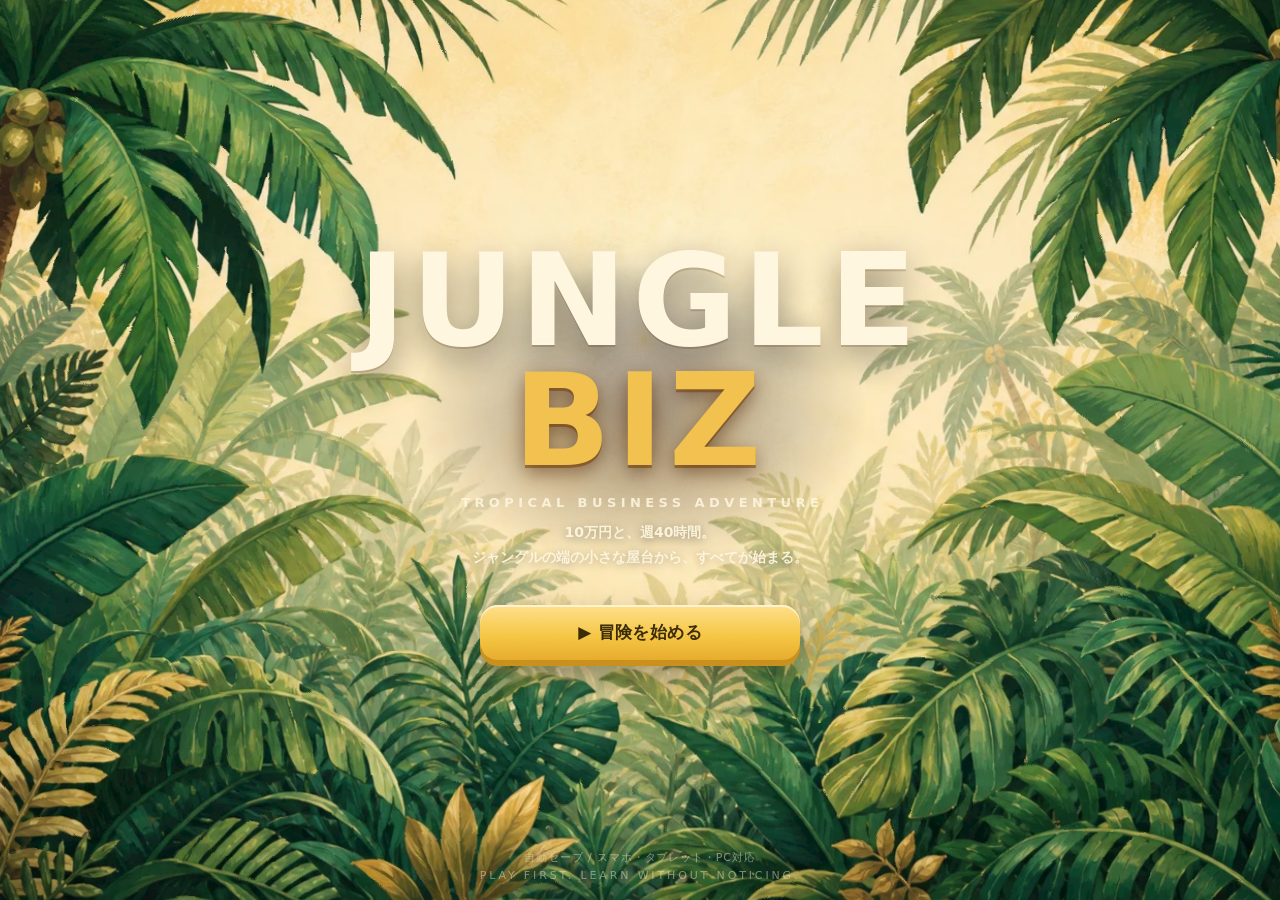
==== commit 0f1216f9: "character: OWLに呼吸アイドル＋初週でも喜べるよう演技条件を修正" ====
--- a/index.html
+++ b/index.html
@@ -183,7 +183,11 @@
    プレイヤーはそこへ感情を預けられない。素材は正規化済みで表情を変えても位置がズレない。
    ——立ち絵側は width:100% を持つので、寸法はこのラッパーで決める（!important を使わない）。 */
 .speech .ava .avaimg{display:block; width:54px; margin:-8px -2px -6px;
-  filter:drop-shadow(1px 4px 6px rgba(40,28,12,.28));}
+  filter:drop-shadow(1px 4px 6px rgba(40,28,12,.28));
+  /* 立ち絵が完全に止まっていると人形に見える。呼吸だけ入れる（足元を軸にして浮かせない）。
+     CHARACTER_PACK：プレイヤーが見ている時間の8割はアイドル。 */
+  transform-origin:50% 94%; animation:jzBreath 3.4s ease-in-out infinite;}
+@media (prefers-reduced-motion: reduce){ .speech .ava .avaimg{animation:none;} }
 .speech .bub{font-size:13.5px; line-height:1.55;}
 .speech .bub b{color:var(--leaf-700);}
 
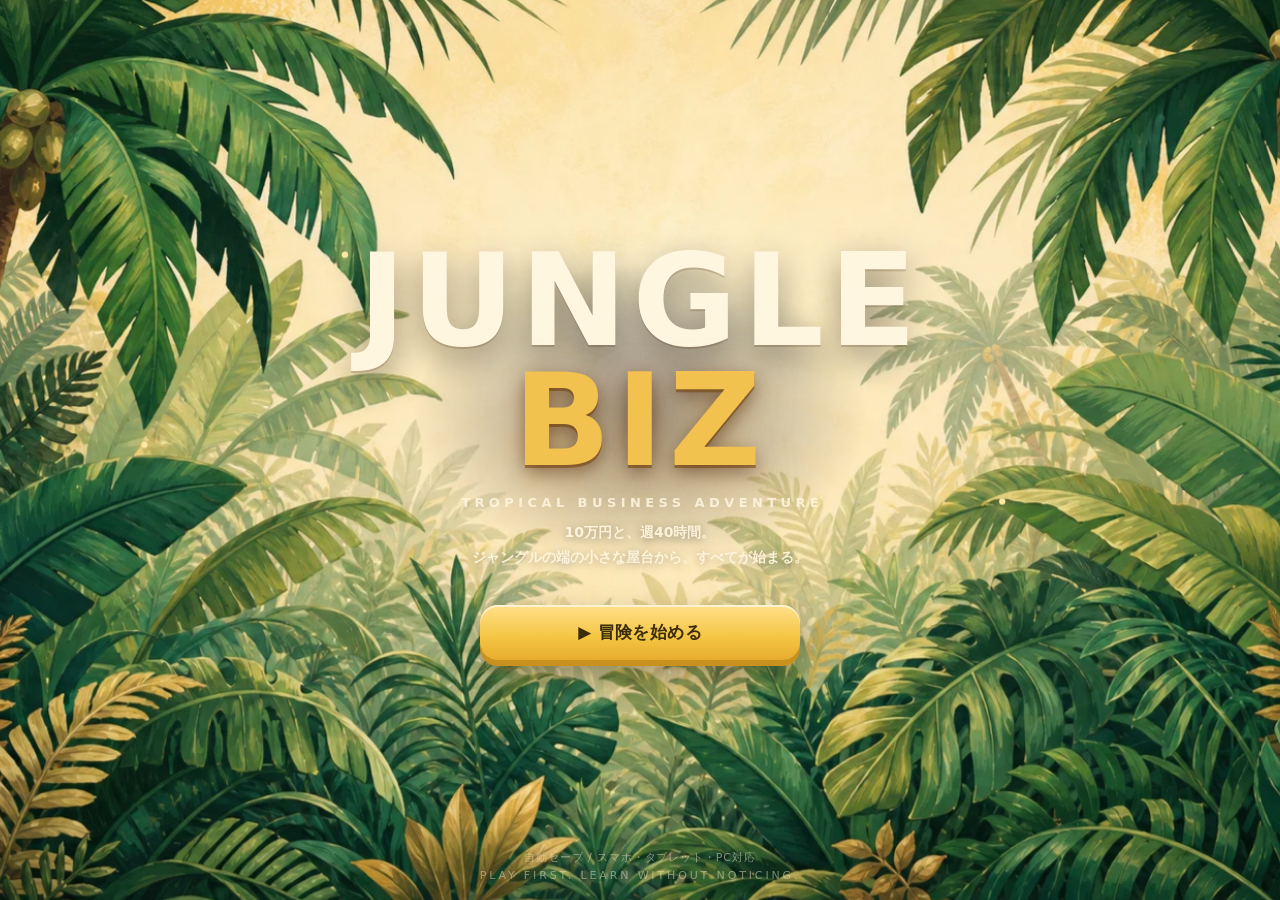
==== commit dcde3dbc: "fix: viewport-fit=cover を追加しセーフエリア回避を有効化（13箇所が全て無効だった）＋env()を変数化して検証可能に／user-scalable=no を撤廃" ====
--- a/index.html
+++ b/index.html
@@ -2,7 +2,10 @@
 <html lang="ja">
 <head>
 <meta charset="UTF-8" />
-<meta name="viewport" content="width=device-width, initial-scale=1.0, maximum-scale=1.0, user-scalable=no" />
+<!-- viewport-fit=cover が無いと env(safe-area-inset-*) が常に 0 になり、
+     セーフエリアを避けている13箇所の指定がすべて無効化される（ホームインジケータや
+     ノッチに下部UIが潜り込む）。cover を付けて初めてそれらが機能する。 -->
+<meta name="viewport" content="width=device-width, initial-scale=1.0, viewport-fit=cover" />
 <meta name="theme-color" content="#0b3d2e" />
 <title>🌴 JUNGLE BIZ — ゼロから始めるジャングル経営サバイバル</title>
 <style>
@@ -230,7 +233,7 @@
 .chart{width:100%; height:120px; display:block; background:#fff; border-radius:12px; margin-top:6px;}
 
 /* フローティング下部バー */
-.gobar{position:fixed; left:0; right:0; bottom:0; z-index:30; padding:12px 14px calc(12px + env(safe-area-inset-bottom)); background:linear-gradient(180deg, rgba(11,61,46,0), #0b3d2e 40%);}
+.gobar{position:fixed; left:0; right:0; bottom:0; z-index:30; padding:12px 14px calc(12px + var(--sab)); background:linear-gradient(180deg, rgba(11,61,46,0), #0b3d2e 40%);}
 .gobar .inner{max-width:720px; margin:0 auto;}
 
 /* コイン演出 */
--- a/scenes.css
+++ b/scenes.css
@@ -117,7 +117,12 @@
 
 /* ---------- ボート ---------- */
 .jz-boat{position:absolute; pointer-events:none; animation:jzBob 3.4s ease-in-out infinite;
-  transition:transform 3.2s cubic-bezier(.35,.1,.25,1), left 3.2s cubic-bezier(.35,.1,.25,1);}
+  /* 位置は left ではなく transform で動かす。left はレイアウトを毎フレーム再計算させ
+     GPU合成に乗らないため、長い移動でカクつく（アニメートしてよいのは transform と opacity）。
+     イージングは「波に押されて滑り込み、砂で止まる」——強い ease-out で慣性を出す。
+     旧: cubic-bezier(.35,.1,.25,1) は ease-in-out 寄りで、着岸の減速が感じられなかった。 */
+  transition:transform 3.4s cubic-bezier(.12,.78,.26,1);
+  will-change:transform;}
 
 /* ---------- ロゴ（§67 冒険感のあるDisplay。書体でなく組みで作る） ---------- */
 .jz-title-center{
@@ -222,15 +227,17 @@
 
 /* ---------- HUD ---------- */
 .jz-hud{
-  position:absolute; top:calc(10px + env(safe-area-inset-top)); left:12px; right:12px;
+  position:absolute; top:calc(10px + var(--sat)); left:12px; right:12px;
   display:flex; flex-direction:column; gap:7px; z-index:30;
   pointer-events:none;
 }
 .jz-hud-row{display:flex; justify-content:space-between; align-items:flex-start;}
 /* 危機HUD（RUNWAY / マクロ事象）— 平常時は控えめ、危ないときだけ色で主張する */
 .jz-hud-sub{display:flex; gap:7px; flex-wrap:wrap;}
-.jz-hud-sub .jz-chip{padding:6px 11px; font-size:11px; line-height:1.25;}
-.jz-hud-sub .lbl{font-size:9px; letter-spacing:.16em; color:rgba(255,246,224,.6); font-weight:900;}
+/* RUNWAY と災害チップは「あと何週もつか」を伝える最重要の危機情報なのに、
+   ラベルが 9px・不透明度.6 で、画面内で最も読めない表示になっていた。 */
+.jz-hud-sub .jz-chip{padding:7px 12px; font-size:13px; line-height:1.25;}
+.jz-hud-sub .lbl{font-size:11px; letter-spacing:.14em; color:rgba(255,246,224,.85); font-weight:900;}
 .jz-hud-sub .val{font-size:14px; font-weight:900; font-variant-numeric:tabular-nums;}
 .jz-rw.ok .val, .jz-macro.ok .val{color:var(--jzCream);}
 .jz-rw.warn, .jz-macro.warn{border-color:rgba(245,184,0,.55); background:rgba(60,42,4,.66);}
@@ -248,7 +255,8 @@
   box-shadow:0 8px 20px rgba(0,0,0,.25);
 }
 .jz-cashchip{text-align:right;}
-.jz-cashchip .lbl{font-size:10px; letter-spacing:.22em; color:rgba(255,246,224,.62); font-weight:900;}
+/* 「CASH」ラベルが 10px・不透明度.62 で、半透明チップと二重に薄まり消えていた。 */
+.jz-cashchip .lbl{font-size:12px; letter-spacing:.2em; color:rgba(255,246,224,.85); font-weight:900;}
 .jz-cashchip .val{
   font-size:21px; font-weight:900; color:var(--jzGold);
   font-variant-numeric:tabular-nums; line-height:1.15;
@@ -263,7 +271,7 @@
 .jz-nav{
   position:absolute; left:0; right:0; margin-inline:auto;
   width:fit-content; max-width:calc(100% - 20px);
-  bottom:calc(14px + env(safe-area-inset-bottom));
+  bottom:calc(14px + var(--sab));
   display:flex; align-items:center; gap:8px; z-index:35;
   background:rgba(8,26,18,.66); backdrop-filter:blur(14px); -webkit-backdrop-filter:blur(14px);
   border:1px solid rgba(255,246,224,.14); border-radius:22px; padding:8px;
@@ -298,18 +306,61 @@
 .jz-backchip:active{transform:scale(.95);}
 
 /* ---------- 会話バー（§77-78：下部・半透明・腰上・短文） ---------- */
+/* ADV形式の会話。立ち絵を小さく1体だけ出すと「アイコン付きテキスト」にしか見えないので、
+   画面全体を舞台として使い、下部にウィンドウ、その上に出演者を左右で立たせる。 */
 .jz-dlg{
+  position:absolute; inset:0; z-index:45;
+  animation:jzFadeUp .35s ease both;
+}
+/* 会話中は背景を沈める。ホーム画面のボタンが透けて見えていると、
+   いまどこを触ればいいのか分からなくなる。下ほど濃くして立ち絵を浮かせる。 */
+.jz-dlg::before{
+  content:""; position:fixed; inset:0;
+  background:linear-gradient(180deg, rgba(6,18,12,.16) 0%, rgba(6,18,12,.48) 56%, rgba(6,18,12,.8) 100%);
+  /* 暗幕は必ず画面全体。PCでは .jz-dlg が中央760pxに絞られるため、
+     absolute（親基準）だと左右が明るいまま残り、画面が縦に割れて見える。 */
+}
+/* 立ち絵の舞台。ウィンドウのぶんだけ上に置き、足元はウィンドウに潜らせる
+   （下端が宙で終わると、切り抜きを貼ったように見える）。 */
+.jz-dlg .cast{
+  position:absolute; left:0; right:0;
+  bottom:calc(96px + var(--sab));
+  height:min(46vh, 330px); pointer-events:none;
+}
+.jz-actor{
+  position:absolute; bottom:-18px; height:100%;
+  transition:filter .28s ease, transform .28s cubic-bezier(.2,.9,.3,1.2), opacity .28s;
+  filter:drop-shadow(2px 10px 14px rgba(0,0,0,.42));
+}
+.jz-actor img{height:100%; width:auto; display:block;}
+/* 背丈を素材の縦横比まかせにすると、小柄なフクロウが人間より大きくなる。
+   舞台上の背丈はキャラごとに決める（絵の比率ではなく、設定の身長に合わせる）。 */
+.jz-actor[data-who="owl"]    {height:72%;}
+.jz-actor[data-who="tourist"]{height:100%;}
+.jz-actor[data-who="player"] {height:94%;}
+.jz-actor.a-left {left:-1%;  transform-origin:bottom left;}
+.jz-actor.a-right{right:-1%; transform-origin:bottom right;}
+/* 話している側だけを前に出す。黙っている側は暗く・小さくして視線を奪わない。
+   誰の発言かを色ではなく明るさと大きさで示す＝視線誘導の基本。 */
+.jz-actor.on { transform:scale(1); opacity:1; }
+.jz-actor.off{
+  transform:scale(.94) translateY(8px); opacity:.94;
+  filter:brightness(.5) saturate(.68) drop-shadow(2px 8px 10px rgba(0,0,0,.34));
+}
+@media (prefers-reduced-motion: reduce){ .jz-actor{transition:none;} }
+/* 会話中は下部の操作UIを引っ込める。会話と操作が同時に見えていると、
+   いまどちらを触ればいいのか分からない。会話が終われば戻る。 */
+.jz-stage:has(.jz-dlg) .jz-nav,
+.jz-stage:has(.jz-dlg) .jz-hint{
+  opacity:0; pointer-events:none; transition:opacity .25s ease;
+}
+.jz-dlg .box{
   position:absolute; left:10px; right:10px;
-  bottom:calc(12px + env(safe-area-inset-bottom));
-  display:flex; gap:12px; align-items:flex-end; z-index:45;
-  animation:jzFadeUp .35s ease both;
-}
-.jz-dlg .who{flex:0 0 auto; width:112px; filter:drop-shadow(0 12px 18px rgba(0,0,0,.4));}
-.jz-dlg .box{
-  flex:1; min-height:96px; cursor:pointer;
+  bottom:calc(12px + var(--sab));
+  min-height:96px; cursor:pointer;
   background:rgba(7,24,16,.76); backdrop-filter:blur(12px); -webkit-backdrop-filter:blur(12px);
   border:1px solid rgba(255,246,224,.16); border-radius:20px;
-  padding:14px 18px 12px; position:relative;
+  padding:14px 18px 12px;
   box-shadow:0 18px 40px rgba(0,0,0,.4);
 }
 .jz-dlg .name{
@@ -321,19 +372,33 @@
   animation:jzNudge 1.1s ease-in-out infinite;
 }
 .jz-skip{
-  position:absolute; top:calc(12px + env(safe-area-inset-top)); right:12px; z-index:46;
+  position:absolute; top:calc(12px + var(--sat)); right:12px; z-index:46;
   appearance:none; border:0; cursor:pointer; font-family:inherit;
   background:rgba(8,26,18,.5); color:rgba(255,246,224,.75);
   border:1px solid rgba(255,246,224,.18); border-radius:13px;
-  padding:8px 13px; font-weight:800; font-size:12px;
+  /* 高さが約32pxしかなく、タップ下限44ptを大きく割っていた。
+     オープニングを飛ばせないのは初回体験として致命的なので確実に押せる大きさにする。 */
+  padding:12px 16px; font-weight:800; font-size:13px; min-height:44px;
+  display:inline-flex; align-items:center;
   backdrop-filter:blur(8px); -webkit-backdrop-filter:blur(8px);
 }
 
 /* ---------- 事業選択（§36,§84：カードでなく世界を選ぶ） ---------- */
 .jz-hint{
-  position:absolute; top:calc(56px + env(safe-area-inset-top)); left:0; right:0;
+  position:absolute; top:calc(56px + var(--sat)); left:0; right:0;
   display:flex; justify-content:center; z-index:28; pointer-events:none;
   animation:jzFadeUp .5s ease both;
+}
+/* ヒントは人物や明るい地面の上に重なる。既定の 62% 背景では絵が透けて文字が読めない。
+   ——「次に何をするか」が読めないヒントは、無いのと同じ。
+   文字も 13px は GAME_UI_UX の下限（15px）割れだったので上げる。 */
+.jz-hint .jz-chip{
+  background:rgba(8,26,18,.88);
+  backdrop-filter:blur(16px); -webkit-backdrop-filter:blur(16px);
+  border-color:rgba(255,246,224,.26);
+  font-size:15px; line-height:1.55;
+  max-width:min(94vw, 620px);
+  box-shadow:0 10px 26px rgba(0,0,0,.42);
 }
 .jz-plot{
   position:absolute; left:50%; bottom:33%; transform:translateX(-50%);
@@ -346,7 +411,7 @@
 /* ---- 難易度＝どの島で戦うか（§4）---- */
 .jz-islebar{
   /* 事業トーテム（bottom 92px・高さ約155px）の上に置く */
-  position:absolute; left:0; right:0; bottom:calc(258px + env(safe-area-inset-bottom));
+  position:absolute; left:0; right:0; bottom:calc(258px + var(--sab));
   z-index:30; display:flex; flex-direction:column; gap:5px; padding:0 10px;
 }
 .jz-isles{ display:flex; gap:5px; justify-content:center; }
@@ -377,7 +442,7 @@
 }
 .jz-isledesc b{font-size:11px;}
 .jz-totems{
-  position:absolute; left:0; right:0; bottom:calc(92px + env(safe-area-inset-bottom));
+  position:absolute; left:0; right:0; bottom:calc(92px + var(--sab));
   display:flex; gap:9px; padding:6px 12px; z-index:30;
   overflow-x:auto; scrollbar-width:none; -webkit-overflow-scrolling:touch;
   justify-content:flex-start;
@@ -400,7 +465,7 @@
 }
 .jz-confirm{
   position:absolute; left:50%; transform:translateX(-50%);
-  bottom:calc(16px + env(safe-area-inset-bottom)); z-index:31; width:min(340px, 86vw);
+  bottom:calc(16px + var(--sab)); z-index:31; width:min(340px, 86vw);
 }
 
 /* ---------- 初売り（§37） ---------- */
@@ -419,7 +484,7 @@
   border:9px solid transparent; border-top-color:var(--jzCream); border-bottom:0;
 }
 .jz-prices{
-  position:absolute; left:0; right:0; bottom:calc(30px + env(safe-area-inset-bottom));
+  position:absolute; left:0; right:0; bottom:calc(30px + var(--sab));
   display:flex; gap:12px; justify-content:center; z-index:44; padding:0 14px;
 }
 .jz-price{
@@ -434,6 +499,29 @@
 .jz-price .yen{font-size:20px; font-weight:900; font-variant-numeric:tabular-nums; color:var(--jzGold);}
 .jz-price .tag{font-size:10.5px; font-weight:800; color:rgba(255,246,224,.66); margin-top:4px;}
 .jz-price:active{transform:scale(.93);}
+/* 押し込みが一度も効かなかった原因：登場アニメ jzPopIn が fill-mode:both で、
+   終了後も to{transform:none} を保持し続け、通常宣言の :active に勝っていた。
+   backwards なら「開始前は保つ／終了後は解放」となり、押し込みが復活する。
+   ——delay 中のちらつきは backwards が防ぐので both である必要はない。 */
+.jz-price{animation-fill-mode:backwards;}
+
+/* 事業カードは 124px 固定。iPad 幅で「ジャングルジュ／ース」と折り返すため、
+   横に余裕がある画面ではカードごと広げる（文字を小さくして詰め込まない）。
+   ——この上書きは .jz-totem の定義より後ろに置くこと（前に書くと元の値が勝つ）。 */
+@media(min-width:720px){
+  .jz-totem{width:158px; padding:13px 14px;}
+  .jz-totem .nm{font-size:14.5px;}
+  .jz-totem .st{font-size:11.5px; color:rgba(255,246,224,.85);}
+  /* 158px×5枚＝790px は 768px 幅に収まらず、横スクロール前提だと
+     左右のカードが見切れて「選べる数」が伝わらない。折り返して全部見せる。
+     ——横スクロール＋justify-content:center は、溢れた瞬間に左端へ
+     スクロールできなくなる古典的な組み合わせなので、ここで断ち切る。 */
+  .jz-totems{flex-wrap:wrap; overflow-x:visible; row-gap:10px;}
+}
+@media(min-width:1100px){
+  /* 十分広ければ一列に戻す（5枚×158+gap ≒ 826px + 余白） */
+  .jz-totems{flex-wrap:nowrap;}
+}
 
 /* ---------- コイン・ポップ（§68） ---------- */
 .jz-coin{
@@ -453,7 +541,9 @@
    小さく下に寄せると上半分が空いて、書き割りのように見える（§没入感）。 */
 .jz-stall{
   position:absolute; left:50%; bottom:26%; transform:translateX(-50%);
-  width:min(560px, 96vw, 72vh); z-index:15;
+  /* 上限560pxだと、フルHD級の画面では店が画面の1/4しか占めず「広場に置いた模型」になる。
+     主役は画面高に追従させる（72vhが効く）。小さい画面の実寸は従来どおり。 */
+  width:min(760px, 96vw, 72vh); z-index:15;
   transition:filter 1.8s, width .6s cubic-bezier(.2,.9,.3,1.2), bottom .6s ease;
 }
 /* 素材の上端で建物が断ち切られているものがある（屋根が画像の外に出ている）。
@@ -508,10 +598,16 @@
 .t-night .jz-lantern,.t-predawn .jz-lantern,.t-dusk .jz-lantern{opacity:1;}
 
 /* 歩く観光客（§5 世界が動いている） */
-.jz-walker{position:absolute; bottom:17%; z-index:14; pointer-events:none;
+/* 客は屋台(z15)より画面の下＝手前を歩く。ここを屋台より小さくすると、
+   歩いてきた客が屋台の裏へ回り込んで消える。実際の値は groundZ() が bottom から出す。 */
+.jz-walker{position:absolute; bottom:17%; z-index:18; pointer-events:none;
   animation-name:jzWalkX; animation-timing-function:linear; animation-iteration-count:infinite;}
 .jz-walker .b{animation:jzWalkBob .6s ease-in-out infinite; transform-origin:bottom center;}
-.jz-walker.rev{animation-name:jzWalkXRev;}
+/* 左へ歩く人は体も左へ向ける。素材は右向き（地図を右手に持ち、視線も右）なので反転させる。
+   ——反転を子の .b に inline で書くと、歩行の上下動アニメ(jzWalkBob)が同じ transform を
+   毎フレーム上書きしてしまい、反転が消える。だから親側でかける。
+   親の transform は left のアニメーションとは競合しない。 */
+.jz-walker.rev{animation-name:jzWalkXRev; transform:scaleX(-1);}
 
 /* ---------- 奥行き・空気 ---------- */
 .jz-vig{
@@ -602,9 +698,71 @@
 
 /* ---------- §33 デスクトップで会話を読みやすく ---------- */
 @media (min-width:760px){
-  .jz-dlg{left:50%; right:auto; transform:translateX(-50%); width:min(760px, 92vw);}
-  .jz-dlg .who{width:136px;}
+  /* 中央寄せに transform を使わない。.jz-dlg は jzFadeUp（to{transform:none}）で
+     登場するため、translateX(-50%) は再生後に消える。
+     結果、会話レイヤーが画面の右半分だけを覆い、暗幕で画面が左右に割れて見えていた。 */
+  .jz-dlg{left:0; right:0; margin-inline:auto; width:min(760px, 92vw);}
   .jz-dlg .txt{font-size:17px;}
+}
+
+/* 舞台に立つ人・物の大きさの係数。
+   広い画面ほど「カメラを寄せた」ように大きく見せる。
+   ——固定pxのままだと、PCの広い画面で人が豆粒になり、店だけが浮いた広大な空き地に見える。
+   高さ(vh)で測ってはいけない：iPhone 812px と PC 800px はほぼ同じで、まったく効かない。
+   広さの差は「横幅」に出る（375 → 1280 → 1920）。 */
+/* 下部ナビのおおよその高さ。ヒントなど「ナビの上に積む」要素はこれを基準にする。
+   固定pxで積むと、PC幅でナビが大きくなった時に重なる。 */
+/* セーフエリアを変数に集約する。
+   理由は2つ：(1) env() は実機でしか値が入らず、開発中は常に0なので検証できない。
+   変数にしておけば `--sab: 34px` を注入して実機相当のレイアウトを確認できる。
+   (2) 13箇所に直書きされていると、扱いを変えるとき全部を追う必要がある。 */
+:root{
+  --sat: env(safe-area-inset-top, 0px);
+  --sab: env(safe-area-inset-bottom, 0px);
+}
+
+:root{ --navH: 72px; }                              /* 実測 71px（スマホ） */
+@media (min-width:1024px){ :root{ --navH: 80px; } } /* 実測 80px（PC） */
+
+:root{ --actor: 1; }
+/* 700〜1023（iPad縦・分割表示）は 1024 の分岐に入らず、スマホと同じ大きさのまま
+   取り残される「谷間」になる。実測: 768px幅で人物が 62px のままだった。 */
+@media (min-width:700px) { :root{ --actor: 1.25; } }
+@media (min-width:1024px){ :root{ --actor: 1.5; } }
+@media (min-width:1600px){ :root{ --actor: 1.9; } }
+
+/* 縦構図の背景は、地面の帯が画面下 29%（実測）。横構図より狭いので、
+   立ち位置をそのままにすると店が茂みの際に食い込む。縦画面のときだけ少し下げる。
+   ——素材を「地面40%」で作り直したぶん、下げ幅は最小で済んでいる（旧素材では15%しかなく大きく下げていた）。 */
+@media (max-aspect-ratio: 3/4){
+  .jz-stall{ bottom:23%; }
+  .jz-walker{ margin-bottom:-2%; }
+  .jz-breath, #jzHero, #jzGuest{ margin-bottom:-2%; }
+}
+
+/* 人物の接地影。店には付けたが人には無く、地面から浮いて紙人形に見えていた。
+   影色は純黒でなく地面の環境色を混ぜた暖い茶（VISUAL_ART：影に環境色）。 */
+.jz-walker::after, .jz-breath::after, #jzGuest::after{
+  content:""; position:absolute; left:50%; bottom:1%;
+  width:62%; height:8%; transform:translateX(-50%); z-index:-1;
+  background:radial-gradient(ellipse at center, rgba(38,26,10,.42), rgba(38,26,10,0) 66%);
+  filter:blur(3px); pointer-events:none;
+}
+
+/* ---------- PC（§Adaptive: 縮小モバイルUIを引き伸ばさず、束ねて拡大する） ----------
+   問題はワイド画面で2つ起きる：
+   ① HUDチップが四隅へ飛び、視線が画面端を往復する（Fitts/視線移動）
+   ② 文字とボタンがモバイル実寸のままで、相対的に豆粒になる
+   HUDは中央1360pxに束ね、チップ・ナビは一段大きくする。舞台側は vh 追従で別対応。 */
+@media (min-width:1024px){
+  .jz-hud{left:0; right:0; margin-inline:auto; max-width:1360px; padding-inline:4px;}
+  .jz-chip{font-size:14px; padding:10px 17px; border-radius:18px;}
+  .jz-hud-sub .jz-chip{font-size:12px;}
+  .jz-nav{gap:10px; padding:10px; border-radius:26px;}
+  .jz-nav .tab{font-size:12px; min-width:66px; min-height:58px;}
+  .jz-nav .tab .ic{font-size:22px;}
+  .jz-nav .cta{font-size:16.5px; padding:0 26px; min-height:58px;}
+  .jz-hint .jz-chip{font-size:16.5px;}
 }
 
 /* ---------- §83 店主の名前入力 ---------- */
@@ -633,7 +791,9 @@
 
 /* ---------- §18 FIRST SALE! バナー / 主人公ジャンプ ---------- */
 .jz-firstsale{
-  position:absolute; left:50%; top:34%; transform:translateX(-50%); z-index:56; pointer-events:none;
+  /* 中央寄せに transform を使わない。jzPopIn が to{transform:none} で終わるため
+     translateX(-50%) が消え、「FIRST SALE!」が幅の半分だけ右へずれていた。 */
+  position:absolute; left:0; right:0; top:34%; text-align:center; z-index:56; pointer-events:none;
   font-size:clamp(26px, 6.5vw, 40px); font-weight:900; letter-spacing:.08em;
   color:var(--jzGold); text-shadow:0 2px 0 rgba(120,70,0,.4), 0 8px 26px rgba(0,0,0,.5);
   animation:jzPopIn .5s cubic-bezier(.2,.9,.3,1.3) both, jzFadeOut .5s ease 1.2s forwards;
@@ -736,16 +896,30 @@
 /* 夜専用画像が無い時は昼画像をCSSで夜に落とす。raw=その時間帯の絵そのもの（触らない） */
 .t-night .jz-bgimg:not(.raw),
 .t-predawn .jz-bgimg:not(.raw){filter:brightness(.42) saturate(.72) hue-rotate(-10deg);}
+/* 夜明け。ここに指定が無いと、夜(0.42)から昼(none)へ一気に飛んで
+   「ただ明るくなるだけ」になり、夜が明けた感情が生まれない。
+   朝焼けの暖色を必ず経由させる：まだ暗いが、光が赤く差し始めている状態。 */
+.t-dawn .jz-bgimg:not(.raw){filter:brightness(.72) saturate(1.12) sepia(.16) hue-rotate(-12deg);}
+/* 夜専用に描かれた素材(.raw)は色をいじらない代わりに、夜明けだけ少し起こす */
+.t-dawn .jz-bgimg.raw{filter:brightness(1.15) saturate(1.05);}
+.t-day  .jz-bgimg{filter:none;}
 
 /* ---------- WEEK RESULT 段階演出（§22-23） ---------- */
 .jz-rowin{animation:jzRowIn .38s cubic-bezier(.2,.9,.3,1.2) both;}
 @keyframes jzRowIn{from{opacity:0; transform:translateY(9px)}to{opacity:1; transform:none}}
 .jz-profitrow{font-size:17px; padding:10px 2px !important; border-radius:12px;}
 .jz-profitrow small{font-size:11px; opacity:.7; font-weight:800;}
-.jz-profitrow.good{background:linear-gradient(90deg, rgba(47,191,113,.12), rgba(47,191,113,.02));}
-.jz-profitrow.good b{color:var(--leaf-500, #2fbf71);}
-.jz-profitrow.bad{background:linear-gradient(90deg, rgba(255,90,95,.12), rgba(255,90,95,.02));}
-.jz-profitrow.bad b{color:var(--coral, #ff5a5f);}
+/* 利益と損失を「色だけ」で伝えていた。クリーム地(#fffdf5)に対し
+   #2fbf71 は約2.2:1、#ff5a5f は約3.0:1 で、いずれも本文基準 4.5:1 に届かない。
+   色を濃くしてコントラストを確保し、さらに記号(▲/▼)を併記して
+   色覚に依存せず読めるようにする（色だけで情報を伝えない）。 */
+.jz-profitrow.good{background:linear-gradient(90deg, rgba(15,122,68,.13), rgba(15,122,68,.02));}
+.jz-profitrow.good b{color:#0f7a44;}
+.jz-profitrow.bad{background:linear-gradient(90deg, rgba(194,55,44,.13), rgba(194,55,44,.02));}
+.jz-profitrow.bad b{color:#c2372c;}
+.jz-profitrow.good b::before{content:"▲ "; font-size:.82em;}
+.jz-profitrow.bad  b::before{content:"▼ "; font-size:.82em;}
+.jz-profitrow small{opacity:.85;}
 .jz-profitrow.jz-rowin{animation:jzProfitIn .55s cubic-bezier(.2,.9,.3,1.35) both;}
 @keyframes jzProfitIn{from{opacity:0; transform:translateY(10px) scale(.92)}
   60%{transform:scale(1.04)}to{opacity:1; transform:none}}
@@ -763,4 +937,7 @@
 .jz-confirm{ display:none !important; }
 body:has(.jz-totem.on) .jz-totems{ display:none !important; }
 body:has(.jz-totem.on) .jz-confirm{ display:flex !important; flex-direction:column; align-items:center; }
+/* 事業カードを畳むと、その高さ（約155px）ぶんの空洞が難易度バーの下に残る。
+   カードが消えている間は難易度バーも下げて、下部の並びを詰める。 */
+body:has(.jz-totem.on) .jz-islebar{ bottom:calc(112px + var(--sab)); }
 .jz-plot{ cursor:pointer; }
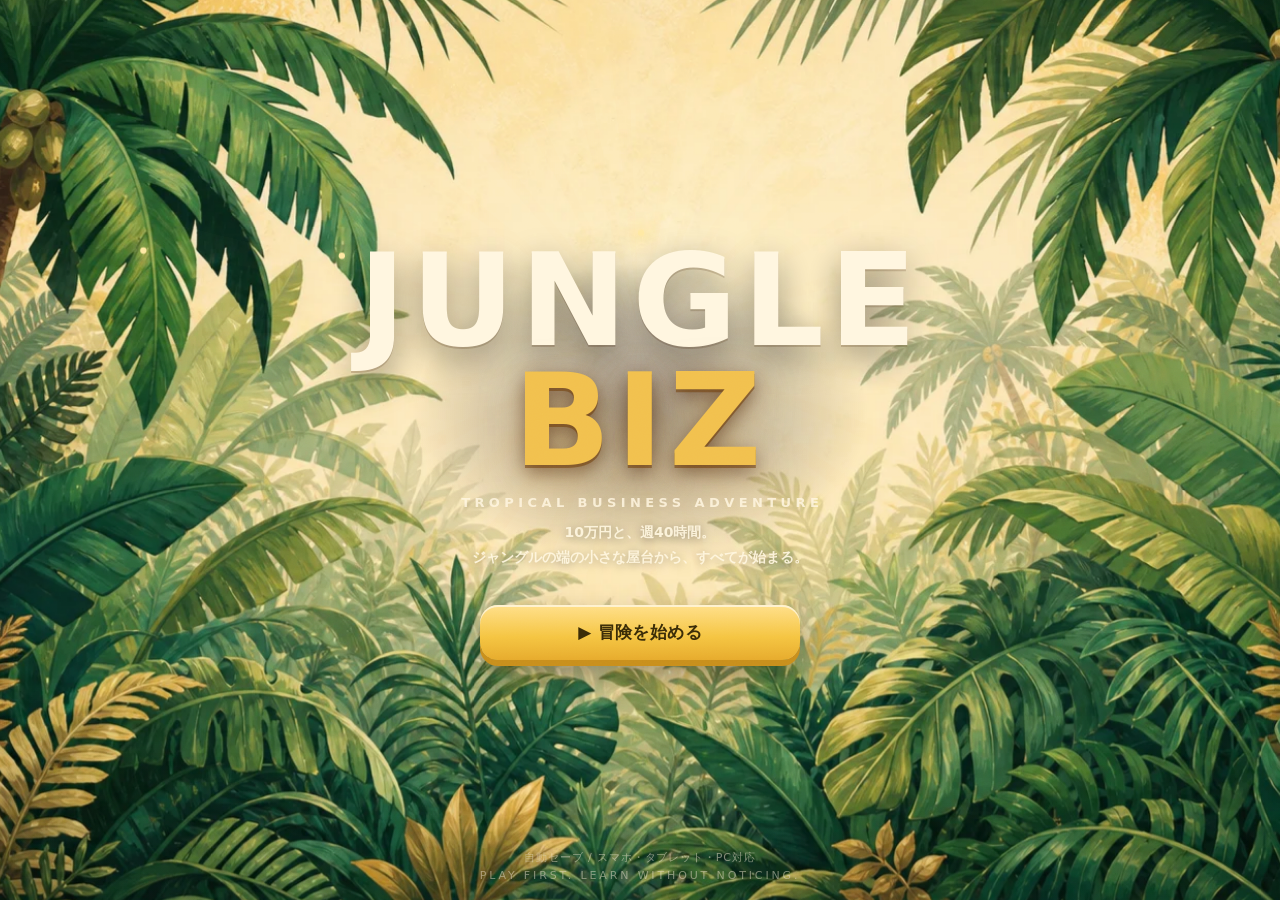
==== commit ec5f0327: "character: 本編UIのアバター11箇所を絵文字から立ち絵へ（正誤で表情を分岐・画像が無いキャラは絵文字にフォールバック）" ====
--- a/index.html
+++ b/index.html
@@ -543,6 +543,20 @@
   ele:  { name:"ELEPHANT",emoji:"🐘", role:"オペレーション", color:"#6b7280" },
 };
 
+/* キャラの顔。立ち絵があればそれを、無ければ絵文字を返す。
+   ——OWL は char/owl_* の画像を持っているのに、本編UIでは全て絵文字だった。
+   感情が動く場面（決算・助言・正誤）に絵文字が座っていると、そこへ感情を預けられない。
+   MARK/TIGER/P-CHAN/ELEPHANT はまだ画像が無いので、自動的に絵文字へ落ちる。 */
+function ava(who, mood){
+  try{
+    if(window.Scenes && Scenes.actorArt){
+      const html = Scenes.actorArt(who, mood || "normal");
+      if(html) return `<span class="avaimg">${html}</span>`;
+    }
+  }catch(e){}
+  return (CHARS[who] && CHARS[who].emoji) || "🦉";
+}
+
 // --- アクション定義（時間を消費する行動） ---
 // unlock: このレベル以上で解放
 // unlockWeek: この週から選べるようになる（§15 理解の順番を崩さない）
@@ -2867,7 +2881,7 @@
     <div class="wrap">
       <div class="topbar"><div class="week-badge">${carry?`🔄 次の事業へ（WEEK ${cs.week}）`:"🌴 事業を選ぼう"}</div></div>
       <div class="speech" style="margin-bottom:14px">
-        <div class="ava">🦉</div>
+        <div class="ava">${ava("owl")}</div>
         <div class="bub">${owl}</div>
       </div>
       ${carry?`<div class="card" style="margin-bottom:14px;background:#f7f9ff">
@@ -2928,7 +2942,7 @@
         <div style="font-size:13px;line-height:1.6;margin-top:4px">${D.desc}</div>
       </div>
       <div class="speech" style="box-shadow:none;background:#f2fff7">
-        <div class="ava">🦉</div>
+        <div class="ava">${ava("owl")}</div>
         <div class="bub">手持ちは <b>${fmt(s?s.cash:CONFIG.startCash)}</b> と、あなたの <b>週40時間</b>。<br>
         まずは <b>「仕込み・営業」</b>で商品を作って売り、<b>「SNS投稿」</b>で知ってもらおう。<br>
         時間は限られている。<b>全部はできない</b>。何にどれだけ使うか——それが経営だ。</div>
@@ -3382,7 +3396,7 @@
       ${has?'<span class="cost">導入済</span>':`<button class="btn sky small" data-buy="${a.id}">導入</button>`}
     </div>`;}).join("");
   const warn = auto.count>=3
-    ? `<div class="speech" style="box-shadow:none;background:#fff4f2"><div class="ava">🦉</div><div class="bub">
+    ? `<div class="speech" style="box-shadow:none;background:#fff4f2"><div class="ava">${ava("owl")}</div><div class="bub">
        <b>入れすぎに注意だ。</b>自動化は便利だが、増やすほど毎週の固定費が積み上がり、
        人の手ざわりも減っていく（現在 満足度 −${auto.overload}）。何でも自動化すればいい、わけじゃない。</div></div>` : "";
   return `<div class="ctrl">
@@ -3427,7 +3441,7 @@
   modalRoot.innerHTML=`<div class="overlay"><div class="modal">
     <div class="mhead"><div class="mbig">🧑‍🤝‍🧑</div><div class="mtit">仲間を探す</div></div>
     <div class="mbody">
-      <div class="speech" style="box-shadow:none;background:#f2fff7"><div class="ava">🐘</div><div class="bub"><b>ELEPHANT：</b>全部、自分でやる必要ある？<br>人を雇うと給与という固定費は増える。でもその分、時間と客数が増える。<b>人件費は投資</b>にもなるんだ。</div></div>
+      <div class="speech" style="box-shadow:none;background:#f2fff7"><div class="ava">${ava("ele")}</div><div class="bub"><b>ELEPHANT：</b>全部、自分でやる必要ある？<br>人を雇うと給与という固定費は増える。でもその分、時間と客数が増える。<b>人件費は投資</b>にもなるんだ。</div></div>
       ${cards}
       <button class="btn ghost big" data-close style="margin-top:14px">閉じる</button>
     </div></div></div>`;
@@ -3839,7 +3853,7 @@
   const s=Engine.state;
   const prev=s.history[s.history.length-2];
   const dp=(cur,pv)=>{ if(pv===undefined)return""; const d=cur-pv; if(Math.abs(d)<1)return""; return `<span class="deltapill ${d>0?'up':'down'}">${d>0?'+':''}${fmtNum(d)}</span>`; };
-  const eventLine = ctx && ctx._event ? `<div class="speech" style="box-shadow:none;background:#fff7e6;margin-bottom:10px"><div class="ava">${CHARS[res.ctxChar||'owl'].emoji}</div><div class="bub">${ctx.note||''}</div></div>` : "";
+  const eventLine = ctx && ctx._event ? `<div class="speech" style="box-shadow:none;background:#fff7e6;margin-bottom:10px"><div class="ava">${ava(res.ctxChar||'owl')}</div><div class="bub">${ctx.note||''}</div></div>` : "";
   // レベルに応じて損益の粒度を変える
   const showProfit=Engine.isRevealed("PROFIT");
   const showCost=Engine.isRevealed("COST");
@@ -3871,7 +3885,7 @@
     <div class="mbody">
       ${eventLine}
       <div class="pl card" style="box-shadow:none;background:#fffdf5;border:2px solid #f0e9d6">${rows}</div>
-      <div class="speech" style="margin-top:12px"><div class="ava">🦉</div><div class="bub"><b>OWL CHECK：</b>${owl}</div></div>
+      <div class="speech" style="margin-top:12px"><div class="ava">${ava("owl")}</div><div class="bub"><b>OWL CHECK：</b>${owl}</div></div>
       <button class="btn banana big" data-next style="margin-top:14px">次へ ▶</button>
     </div>`,
     wire:(root,done)=>{ $("[data-next]",root).onclick=()=>{ Sound.click(); done(); }; } };
@@ -4007,7 +4021,7 @@
         if(correct===2) expl="価格を下げると客数は増えても、1個あたりの粗利が減る。売上が増えても利益が減るのはこのパターン。<b>売上 ≠ 利益</b>。";
         else if(correct===1) expl="広告などの経費が売上の伸び以上に増えると、利益は減る。集客コストが見合っているか（ROI）を常に見よう。";
         else expl="原価（変動費）の割合が高いと、売れば売るほど粗利が薄い。原価率のコントロールが効いてくる。";
-        b.parentNode.innerHTML=`<div class="speech" style="box-shadow:none;background:${ok?'#f2fff7':'#fff7e6'}"><div class="ava">🦉</div><div class="bub"><b>${ok?'正解！':'惜しい。'}</b><br>${expl}</div></div><button class="btn banana big" data-next style="margin-top:14px">なるほど！ ▶</button>`;
+        b.parentNode.innerHTML=`<div class="speech" style="box-shadow:none;background:${ok?'#f2fff7':'#fff7e6'}"><div class="ava">${ava("owl", ok?"happy":"normal")}</div><div class="bub"><b>${ok?'正解！':'惜しい。'}</b><br>${expl}</div></div><button class="btn banana big" data-next style="margin-top:14px">なるほど！ ▶</button>`;
         $("[data-next]",b.parentNode).onclick=()=>{ Sound.click(); done(); };
       };});} };
   }
@@ -4055,7 +4069,7 @@
       <div class="mtit">${newPhase ? `PHASE ${ph.no}　${ph.title}` : `WEEK ${nw} で解放`}</div>
       <div style="font-weight:900;color:var(--leaf-700);margin-top:2px">${newPhase ? ph.sub : u.title}</div></div>
     <div class="mbody">
-      <div class="speech" style="box-shadow:none;background:#f2fff7"><div class="ava">🦉</div><div class="bub">${u.lesson}</div></div>
+      <div class="speech" style="box-shadow:none;background:#f2fff7"><div class="ava">${ava("owl")}</div><div class="bub">${u.lesson}</div></div>
       <div class="muted center" style="font-size:12px;margin-top:10px">新しい数字が見えるようになりました</div>
       <button class="btn banana big" data-next style="margin-top:12px">次の週へ ▶</button>
     </div>`,
@@ -4070,7 +4084,7 @@
       <div class="center" style="font-size:11px;font-weight:900;letter-spacing:.12em;color:var(--leaf-700)">🎓 BUSINESS LESSON UNLOCKED</div>
       <div class="mbig">${L.emoji}</div><div class="mtit">${L.title}</div></div>
     <div class="mbody">
-      <div class="speech" style="box-shadow:none;background:#f2fff7"><div class="ava">🦉</div><div class="bub">${L.body}</div></div>
+      <div class="speech" style="box-shadow:none;background:#f2fff7"><div class="ava">${ava("owl")}</div><div class="bub">${L.body}</div></div>
       <div class="muted center" style="font-size:12px;margin-top:10px">失敗は、いちばん記憶に残る授業だ</div>
       <button class="btn banana big" data-next style="margin-top:12px">なるほど ▶</button>
     </div>`,
@@ -4163,7 +4177,7 @@
     <div class="mhead"><div class="mbig">🏦</div><div class="mtit">開業資金を、どう作る？</div></div>
     <div class="mbody">
       <div class="speech" style="box-shadow:none;background:#f2fff7">
-        <div class="ava">🦉</div>
+        <div class="ava">${ava("owl")}</div>
         <div class="bub"><b>OWL：</b>手持ちは <b>${fmt(own)}</b>。正直、これだけで商売を始めるのは厳しい。<br>
         実際、開業した人の資金は<b>3分の2が借入</b>で、自己資金は4分の1ほどだ。<br>
         借りるのは悪いことじゃない。<b>返せる範囲で借りて、返しきる</b>——それも経営の腕だ。</div>
@@ -4504,7 +4518,7 @@
         <div style="font-size:14px;line-height:1.7">${d.news}</div>
         <div class="muted" style="font-size:12.5px;margin-top:8px">${d.newsSub}</div>
       </div>
-      <div class="speech" style="margin-top:12px"><div class="ava">🦉</div><div class="bub">
+      <div class="speech" style="margin-top:12px"><div class="ava">${ava("owl")}</div><div class="bub">
         まだ何も起きていない。起きないかもしれない。<br>
         ——ただ、<b>現金を厚くしておく</b>ことは、いつでも損にはならない。
       </div></div>
@@ -4537,7 +4551,7 @@
         <div class="r sub"><span>　あなたの事業は</span><span class="tabnum">来店${Math.round(mix.walkIn*100)}%・観光${Math.round(mix.tourist*100)}%依存</span></div>
         <div class="r total"><span>💵 現金</span><b class="tabnum">${fmt(s.cash)}<small style="color:var(--good)">（減っていない）</small></b></div>
       </div>
-      <div class="speech" style="margin-top:12px"><div class="ava">🦉</div><div class="bub">
+      <div class="speech" style="margin-top:12px"><div class="ava">${ava("owl")}</div><div class="bub">
         奪われたのは金じゃない。<b>「これまでのやり方」</b>だ。<br>
         手元の現金で、どこまで耐えられる？　それとも、やり方を変えるか。
       </div></div>
@@ -4642,7 +4656,7 @@
           ブランドも、顧客も、仲間も引き継いでいる。<b>ゼロからではない</b>。<br>
           ただし新しい売り方は、まだ知られていない——認知は落ち、しばらく成約率も伸びない。
         </div>
-        <div class="speech" style="margin-top:12px"><div class="ava">🦉</div><div class="bub">
+        <div class="speech" style="margin-top:12px"><div class="ava">${ava("owl")}</div><div class="bub">
           転換は「魔法」じゃない。<b>新しい商売を、もう一度覚え直すこと</b>だ。<br>その時間を買えるだけの現金があるか——それが勝負を分ける。
         </div></div>
         <button class="btn banana big" data-next style="margin-top:14px;width:100%">やってみる ▶</button>
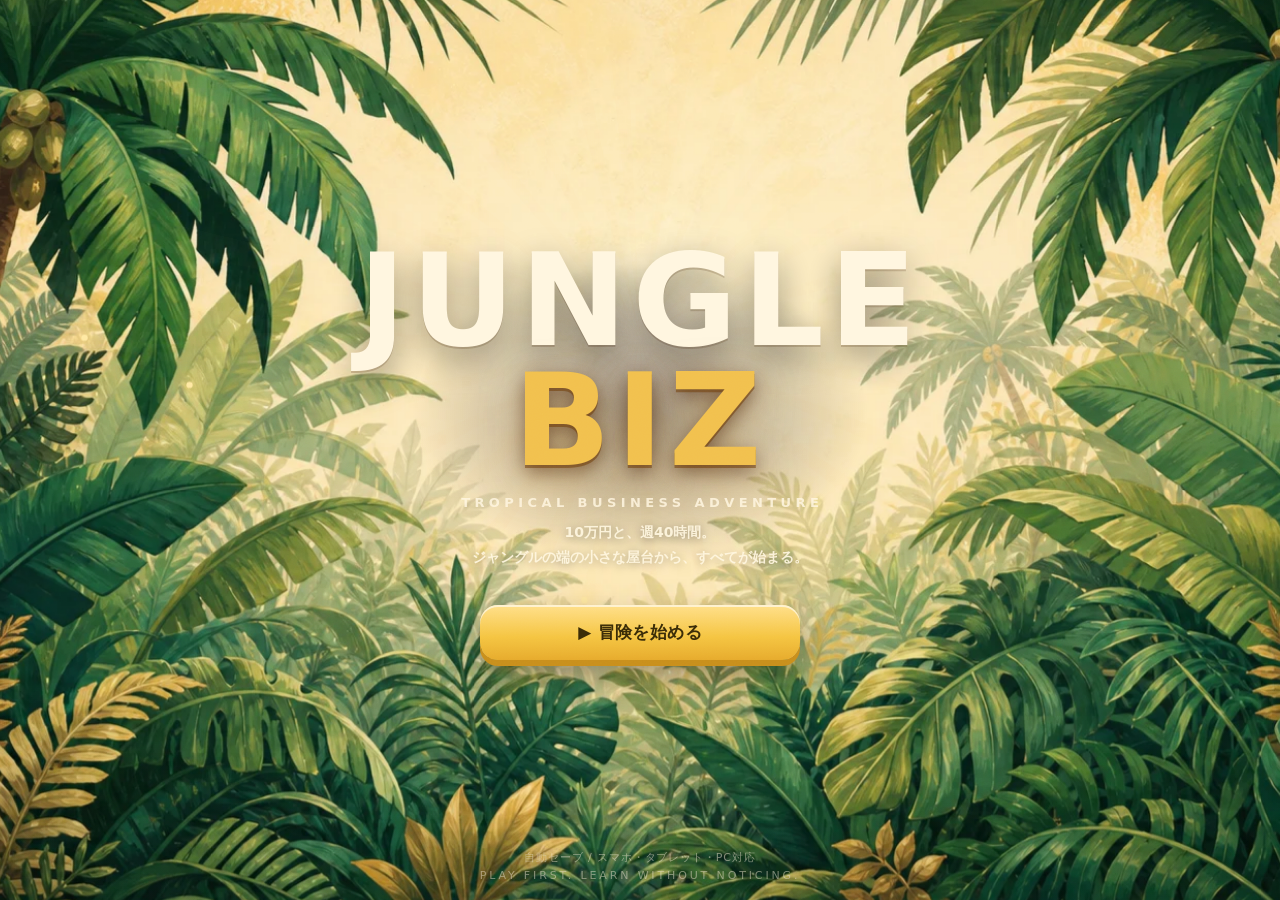
==== commit 921e60f4: "診断エンジン: 12タイプ確定・Liteモード公開・完走時に診断を表示 - Lite(12週)を ?lite で起動できるように（既定はフル版24週のまま） - Lite完走画面に診断カードを表示（5" ====
--- a/index.html
+++ b/index.html
@@ -295,6 +295,33 @@
 .helpline{font-size:12px; color:var(--leaf-300); text-align:center; margin-top:8px; line-height:1.5;}
 .footer-note{color:rgba(255,255,255,.4); font-size:11px; text-align:center; margin-top:28px; line-height:1.6;}
 a.link{color:var(--sky); font-weight:800;}
+
+/* ===== 診断カード（Lite完走） ===== */
+.dg{ text-align:left; }
+.dg-tag{ font-size:11px; font-weight:900; letter-spacing:.2em; color:#8a7b4f; }
+.dg-type{ font-size:22px; font-weight:900; margin:4px 0 14px; line-height:1.35; }
+.dg-type .dg-x{ color:#9aa39c; font-weight:600; padding:0 4px; }
+.dg-axes{ display:grid; gap:8px; }
+.dg-ax{ display:grid; grid-template-columns:52px 1fr 46px; align-items:center; gap:8px; }
+.dg-nm{ font-size:12px; color:#5d6b62; }
+.dg-tr{ position:relative; display:block; height:10px; border-radius:2px;
+        background:rgba(20,32,26,.10); overflow:hidden; }
+.dg-tr i{ position:absolute; top:0; bottom:0; border-radius:2px; }
+.dg-tr u{ position:absolute; left:50%; top:0; bottom:0; width:1px;
+          background:rgba(20,32,26,.35); }
+.dg-v{ font-size:12px; font-weight:800; text-align:right; }
+.dg-poles{ display:flex; justify-content:space-between; font-size:10px; color:#9aa39c;
+           padding:6px 46px 0 52px; letter-spacing:.08em; }
+.dg-body{ margin-top:14px; padding-top:12px; border-top:1px solid rgba(20,32,26,.10); }
+.dg-h{ font-weight:900; font-size:14px; margin-top:12px; line-height:1.6; }
+.dg-h:first-child{ margin-top:0; }
+.dg-ev{ font-size:12.5px; line-height:1.75; color:#5d6b62; margin-top:5px;
+        padding-left:10px; border-left:2px solid #cbb98a; }
+.dg-note{ margin-top:14px; font-size:11px; color:#9aa39c; }
+@media (prefers-reduced-motion:no-preference){
+  .dg-tr i{ animation:dgGrow .7s cubic-bezier(.22,.7,.3,1) both; }
+  @keyframes dgGrow{ from{ transform:scaleX(0); } to{ transform:scaleX(1); } }
+}
 </style>
 <link rel="stylesheet" href="scenes.css">
 </head>
@@ -325,6 +352,21 @@
      占める自己資金は平均 24.5%（金融機関からの借入が 65.2%）。
      ＝ 手持ちだけで始める人はほとんどいない。ここもその比率に寄せる。 */
   startCash: 28000,
+  mode: "full",            // "full" | "lite"
+  lite: {
+    totalWeeks: 12,
+    unlock: { sns:2, sales:3, improve:4, account:5, research:6, recruit:6, manual:8 },
+    autoUnlockWeek: 8,
+    /* 6.6 実測で最適点を確定（12ペルソナ×5事業×10seed）。
+       38k: clear 55.4% / 一致10 / 安定77.6   ← 資金が薄く仕組み化が不安定
+       50k: clear 49.7% / 一致10 / 安定78.8   ← 採用
+       62k: clear 47.0% / 一致 8 / 安定82.3   ← 資金が潤沢すぎて全ペルソナが仕組み化し、
+       78k: clear 43.1% / 一致 8 / 安定84.8      SYSTEM 軸で差がつかなくなる
+       安定率と一致率は逆相関する。一致率を優先して 50k。 */
+    startCash: 50000,
+    /* 融資は不可。small/full だと返済でクリア率が 18.4% / 6.1% まで落ちる（実測）。 */
+    financePlan: "none",
+  },
   totalWeeks: 24,        // STARTUP ERA の週数（旧「ゲーム全体の長さ」。§1 24週は終了ではなく節目）
   baseHours: 40,
   saveKey: "junglebiz_save_v2",
@@ -580,6 +622,28 @@
   manual:{ id:"manual", emoji:"📋", name:"マニュアル作成", hours:10, unlockWeek:20,
     desc:"仕組み化。自分がいなくても回る度合いが上がり、同じ時間で回せる量が増える。" },
 };
+function unlockOf(actionId){
+  if(CONFIG.mode==="lite" && CONFIG.lite.unlock[actionId]!=null) return CONFIG.lite.unlock[actionId];
+  return ACTIONS[actionId].unlockWeek;
+}
+function autoUnlockWeek(){
+  return CONFIG.mode==="lite" ? CONFIG.lite.autoUnlockWeek : 21;
+}
+/* URL で Lite を起動できるようにする（?lite または ?mode=lite）。
+   既定は従来どおりフル版。URLに何も付けなければ挙動は一切変わらない。 */
+(function applyModeFromURL(){
+  try{
+    const q=new URLSearchParams(location.search);
+    if(q.has("lite") || q.get("mode")==="lite") CONFIG.mode="lite";
+    if(q.get("mode")==="full") CONFIG.mode="full";
+  }catch(e){}
+})();
+function totalWeeks(){
+  return CONFIG.mode==="lite" ? CONFIG.lite.totalWeeks : CONFIG.totalWeeks;
+}
+function gameStartCash(){
+  return (CONFIG.mode==="lite" && CONFIG.lite.startCash!=null) ? CONFIG.lite.startCash : CONFIG.startCash;
+}
 
 // --- スタッフ候補 ---
 // 給与は「増える粗利で回収できるかギリギリ」に設定する。
@@ -1392,12 +1456,12 @@
        PHASES は PEOPLE を宣言しているのに、評価器に存在せず一度も出せなかった。
        ただし「まだ人を雇えない週」に言っても手の打ちようがないので、解放後に限る。 */
     const dep = r.next ? r.next.ownerDependency : (state.ownerDependency||100);
-    const canAct = (typeof recruitGate==="function") ? recruitGate(state).ok : (state.week>=17);
+    const canAct = (typeof recruitGate==="function") ? recruitGate(state).ok : (state.week>=unlockOf("recruit"));
     if(canAct && r.freeHours <= 8 && dep >= 70 && r.loadRatio > 0.80)
       list.push({code:"PEOPLE", label:"人と仕組み", w: Math.min(1.6, 1.25 + (dep-70)/75)});
     /* §CAPITAL 現金は足りているのに、次の成長へ配分できていない。
        経営者の仕事＝資源配分そのものが、詰まりとして一度も出てこなかった。 */
-    if(state.week >= 17 && weeksLeft >= 10 && (state.systemLevel||0) < 40
+    if(state.week >= unlockOf("recruit") && weeksLeft >= 10 && (state.systemLevel||0) < 40
        && (state.autos||[]).length === 0)
       list.push({code:"CAPITAL", label:"資本の配分", w:1.5});
     if(!list.length) return {code:"NONE", label:"大きな詰まりなし"};
@@ -2139,7 +2203,7 @@
       (w1Fixed * ECON.openingSupportRatio / unitMargin) / ECON.purchaseFrequency);
     // 初期値は設計書 §93 に準拠
     this.state = {
-      bizId, week:1, cash:Math.round(CONFIG.startCash * D.startCashMultiplier),
+      bizId, week:1, cash:Math.round(gameStartCash() * D.startCashMultiplier),
       level:1, xp:0,
       awareness:Math.round(b.aware*ECON.openingAwareMult), quality:50, satisfaction:50, brand:5,
       reputation:50, serviceQuality:50,
@@ -2976,7 +3040,7 @@
   app.innerHTML = `
     <div class="wrap">
       <div class="topbar">
-        <div class="week-badge">WEEK ${s.week}${s.era==="STARTUP"?`<span style="opacity:.5">/${CONFIG.totalWeeks}</span>`:''}
+        <div class="week-badge">WEEK ${s.week}${s.era==="STARTUP"?`<span style="opacity:.5">/${totalWeeks()}</span>`:''}
           <span class="area">${area.emoji} ${area.name}</span></div>
         <div style="text-align:right">
           <span class="lvl-chip">PHASE ${ph.no} ${ph.emoji} ${ph.title}</span>
@@ -3002,7 +3066,7 @@
       ${s.week>=9 ? `<div class="sec-h">📣 広告を出す？ <span class="hint">払った以上に返ってくるか</span></div><div id="adBox">${renderAdCtrl()}</div>`:""}
 
       ${(recruitGate(s).ok || (s.staff||[]).length) ? `<div class="sec-h">🧑‍🤝‍🧑 チーム</div><div id="teamBox">${renderTeam(s)}</div>`:""}
-      ${s.week>=21 ? `<div class="sec-h">🏝 投資・自動化 <span class="hint">今のボトルネックはどこ？</span></div>
+      ${s.week>=autoUnlockWeek() ? `<div class="sec-h">🏝 投資・自動化 <span class="hint">今のボトルネックはどこ？</span></div>
         <div class="ctrl"><div class="muted" style="font-size:13px">現金 <b>${fmt(s.cash)}</b>／導入済み <b>${(s.autos||[]).length}件</b>・固定費 <b>${fmt(Economy.autoEffect(s).fixed)}/週</b></div>
         <button class="btn sky small" id="investBtn" style="margin-top:10px">🏝 投資先を見る</button></div>`:""}
 
@@ -3198,8 +3262,8 @@
   return Object.values(ACTIONS).map(a=>{
     // 採用だけは「週」ではなく「状況」で開く（§13）
     const gate = a.id==="recruit" ? rg : null;
-    const locked = gate ? !gate.ok : (s.week < a.unlockWeek);
-    const lockTxt = gate ? '🔒 '+gate.reason : '🔒 WEEK '+a.unlockWeek+'で解放';
+    const locked = gate ? !gate.ok : (s.week < unlockOf(a.id));
+    const lockTxt = gate ? '🔒 '+gate.reason : '🔒 WEEK '+unlockOf(a.id)+'で解放';
     if(a.id==="operate"){
       // ステッパー式
       return `<div class="act ${plan.produce>0?'on':''}" data-act="operate">
@@ -3225,8 +3289,7 @@
    ——人を雇う理由が、プレイヤー自身の画面の中にある状態を作る。 */
 const RECRUIT_EARLY = { fromWeek:5, lostNeeded:12, lookback:3, salaryWeeks:3 };
 function recruitGate(s){
-  const A=ACTIONS.recruit;
-  if(s.week >= A.unlockWeek) return { ok:true, by:"week" };
+  if(s.week >= unlockOf("recruit")) return { ok:true, by:"week" };
   if(s.week < RECRUIT_EARLY.fromWeek)
     return { ok:false, reason:`WEEK ${RECRUIT_EARLY.fromWeek} から挑戦できる`, lost:0, need:RECRUIT_EARLY.lostNeeded };
   const h=(s.history||[]).slice(-RECRUIT_EARLY.lookback);
@@ -3744,6 +3807,12 @@
   s.era = era;
   plan = freshPlan();
   Engine.save();
+
+  // Lite：今回のランは totalWeeks() 週で終了（ERA構造はフル版のまま）
+  if(CONFIG.mode==="lite" && s.week > totalWeeks()){
+    openLiteComplete();
+    return;
+  }
 
   // §3 §77 §78 STARTUP ERA 完了（かつての「ゲーム終了」地点）
   if(eraChanged && era === "SURVIVAL_SCALE" && !s.eraDone.STARTUP){
@@ -4368,6 +4437,97 @@
 
 /* ============ ERA / マクロ事象の画面（事業ライフサイクル v0.3） ============ */
 
+/* ===== 診断カード（Lite完走画面に出す） =====
+   ±の軸に良い/悪いの色を使わない。職人型が回転型より優れているわけではないので、
+   緑=良い/赤=悪い に見せると診断そのものを誤解させる。＋はティール、−は黄土。 */
+function diagnosisCard(runId){
+  let d=null, rep=null;
+  try{
+    const db=PlayLog.load(), run=(db.runs||[]).find(r=>r.id===runId);
+    if(!run) return "";
+    d=Diagnose.fromPlayLog(runId);   // ← runId を渡す（run オブジェクトではない）
+    rep=Diagnose.report(runId);
+  }catch(e){ return ""; }
+  // 軸が空なら描かない（0が5本並んだカードを出すくらいなら出さないほうがいい）
+  if(!d || !d.axes || !Object.keys(d.axes).length || d.error) return "";
+  if(!rep || rep.error) return "";
+
+  const LBL={PRICE:"価格",OFFENSE:"攻め",CRAFT:"品質",SYSTEM:"仕組み",DISCIPLINE:"規律"};
+  const bar=k=>{
+    const v=Math.max(-100,Math.min(100, d.axes[k]||0));
+    const w=Math.abs(v)/2;                       // 半幅(0〜50%)
+    const left=v>=0 ? 50 : 50-w;
+    const col=v>=0 ? "#2f8f7d" : "#b8843c";
+    /* 伸びる向きを明示する。transform-origin を省くと既定の center になり、
+       scaleX(0) が中心に潰れてバーが出ない（幅0のまま止まる）。 */
+    const org=v>=0 ? "left center" : "right center";
+    return `<div class="dg-ax">
+      <span class="dg-nm">${LBL[k]}</span>
+      <span class="dg-tr"><i style="left:${left}%;width:${w}%;background:${col};transform-origin:${org}"></i><u></u></span>
+      <span class="dg-v tabnum" style="color:${col}">${v>=0?"+":"−"}${Math.abs(Math.round(v))}</span>
+    </div>`;
+  };
+  const esc=s=>String(s).replace(/[&<>]/g,c=>({"&":"&amp;","<":"&lt;",">":"&gt;"}[c]));
+  // 3点セットを見出し / 根拠 に分けて組む
+  const blocks=[];
+  (rep.text||"").split("\n").forEach(line=>{
+    if(!line.trim()) return;
+    if(line.indexOf("　根拠：")===0) blocks.push(`<div class="dg-ev">${esc(line.replace("　根拠：",""))}</div>`);
+    else blocks.push(`<div class="dg-h">${esc(line)}</div>`);
+  });
+
+  return `<div class="card dg" style="margin-top:12px">
+    <div class="dg-tag">経営診断</div>
+    <div class="dg-type">${esc(d.main?d.main.type:"—")}${d.sub?` <span class="dg-x">×</span> ${esc(d.sub.type)}`:""}</div>
+    <div class="dg-axes">${DIAG_AXES.map(bar).join("")}</div>
+    <div class="dg-poles"><span>−100</span><span>0</span><span>+100</span></div>
+    <div class="dg-body">${blocks.join("")}</div>
+    <div class="dg-note">この診断は、あなたが実際に選んだ手だけから作られています。</div>
+  </div>`;
+}
+
+/* Lite 12週完走画面（診断を表示する） */
+function openLiteComplete(){
+  const s=Engine.state, sc=computeFinalScores();
+  PlayLog.end(s, "LITE_COMPLETE");
+  PlayLog.submit(s._runId);
+  setTimeout(()=>maybeAskShareConsent(), 900);
+  const back=document.getElementById("jzBack"); if(back) back.remove();
+  const totalSales=s.history.reduce((a,x)=>a+x.sales,0);
+  const B=BUSINESSES[s.bizId];
+  app.innerHTML=`<div class="wrap">
+    <div class="center" style="color:#fff;margin-top:10px">
+      <div style="font-size:58px" class="badge-pop">⚡</div>
+      <div style="font-size:12px;font-weight:800;color:var(--leaf-300);margin-top:6px;letter-spacing:.22em">JUNGLE BIZ LITE</div>
+      <div style="font-size:24px;font-weight:900;margin-top:2px">${totalWeeks()}週を、走り切った</div>
+      <div class="muted" style="color:var(--leaf-300);font-size:13px;margin-top:6px">${B.emoji} ${B.name}／創業から ${s.week-1} 週</div>
+    </div>
+    <div class="card" style="margin-top:16px">
+      <div class="center" style="font-weight:900;font-size:15px;margin-bottom:2px">経営者スコア
+        <span style="color:var(--leaf-700);font-size:22px">${Math.round((sc.PROFIT+sc.CASH+sc.CUSTOMER+sc.MARKETING+sc.SYSTEM+sc.FREEDOM)/6)}</span>/100</div>
+      ${radarChart(sc)}
+    </div>
+    <div class="card" style="margin-top:12px">
+      <div style="font-weight:900;margin-bottom:6px">📋 ${totalWeeks()}週の成績</div>
+      <div class="pl">
+        <div class="r"><span>累計売上</span><b class="tabnum">${fmt(totalSales)}</b></div>
+        <div class="r"><span>累計利益</span><b class="tabnum" style="color:${sc.cumProfit<0?'var(--danger)':'var(--good)'}">${fmt(sc.cumProfit)}</b></div>
+        <div class="r"><span>現金 CASH</span><b class="tabnum">${fmt(s.cash)}</b></div>
+        <div class="r"><span>仲間</span><b class="tabnum">${(s.staff||[]).length}人</b></div>
+        <div class="r"><span>仕組み化</span><b class="tabnum">${Math.round(s.systemLevel)}</b></div>
+      </div>
+    </div>
+    ${diagnosisCard(s._runId)}
+    ${expReport()}
+    <div class="row" style="margin-top:16px;gap:8px">
+      <button class="btn banana big" id="liteRestart">もう一度 ▶</button>
+      <button class="btn ghost" id="liteMenu">タイトルへ</button>
+    </div>
+  </div>`;
+  $("#liteRestart").onclick=()=>{ Engine.newGame(s.bizId, s.difficulty); plan=freshPlan(); renderPlay(); };
+  $("#liteMenu").onclick=()=>openTitle();
+}
+
 /* §3 §78 STARTUP ERA COMPLETE。ここで終わらせない。「区切り」であって「終わり」ではない */
 function openEraComplete(eraId){
   const s=Engine.state, E=ERAS[eraId], sc=computeFinalScores();
@@ -5154,18 +5314,18 @@
     desc:"フェーズに合わせて広げる。特別強い武器はないが穴もない。",
     play(s,w){ const B=BUSINESSES[s.bizId];
       const acts = w<=5 ? ["sns"] : w<=12 ? ["sns","service"] : ["sns","improve"];
-      if(w>=20) acts.push("manual");
+      if(w>=unlockOf("manual")) acts.push("manual");
       return { produce:w<=8?2:3, price:Math.round(B.price*1.02),
                adBudget:(w>=9&&w<=16)?20000:0, actions:acts,
-               hire:w===17?["ele"]:null, buy:w===21?["pos"]:null }; } },
+               hire:w===unlockOf("recruit")?["ele"]:null, buy:w===autoUnlockWeek()?["pos"]:null }; } },
 
   growth: { tag:"AGGRESSIVE GROWTH", name:"攻めの拡大", emoji:"🚀",
     desc:"需要が見えたら即・供給と広告を積む。現金は後から追いつくと考える。",
     play(s,w){ const B=BUSINESSES[s.bizId];
       return { produce:w<=3?2:4, price:Math.round(B.price*0.98),
                adBudget:w>=5?35000:0, actions:w<=6?["sns"]:["sns","sales"],
-               hire:w===17?["ele"]:w===19?["cheetah"]:null,
-               buy:w===21?["pos"]:w===22?["booking"]:null }; } },
+               hire:w===unlockOf("recruit")?["ele"]:w===unlockOf("recruit")+2?["cheetah"]:null,
+               buy:w===autoUnlockWeek()?["pos"]:w===autoUnlockWeek()+1?["booking"]:null }; } },
 
   /* 「攻め」に道があるかを測るための対照。growth との違いは規律だけ——
      需要が供給を超えたときにだけ広げ、捌ける余力があるときにだけ広告を打つ。
@@ -5181,17 +5341,18 @@
       const acts=[];
       if(w>=2) acts.push("sns");
       if(w>=6 && !over) acts.push("improve");                 // 余裕がある時に質を上げる
-      if(w>=20) acts.push("manual");
+      if(w>=unlockOf("manual")) acts.push("manual");
       // §43 捌けない需要に広告費を払わない。余力と現金があるときだけ出す
       const ad = (w>=9 && room && rw>8) ? 18000 : 0;
       return { produce, price:Math.round(B.price*1.04), adBudget:ad, actions:acts,
-               hire:(w>=17 && over && s.cash>200000)?["ele"]:null,
-               buy:(w>=21 && s.cash>250000)?["pos"]:null }; } },
+               hire:(w>=unlockOf("recruit") && over && s.cash>200000)?["ele"]:null,
+               buy:(w>=autoUnlockWeek() && s.cash>250000)?["pos"]:null }; } },
 
   adheavy: { tag:"AD HEAVY", name:"広告全振り", emoji:"📢",
     desc:"とにかく広告。認知さえ取れば売れると信じている。",
     play(s,w){ const B=BUSINESSES[s.bizId];
-      return { produce:3, price:B.price, adBudget:w>=3?45000:0, actions:["sns"] }; } },
+      /* produce を抑える（広告で待つ＝現場に立ち続けない。STEP6.5-2） */
+      return { produce:1, price:B.price, adBudget:w>=3?45000:0, actions:["sns"] }; } },
 
   discount: { tag:"DISCOUNT", name:"安売り", emoji:"🏷",
     desc:"価格で勝負。安ければ客は来ると考えている。",
@@ -5205,7 +5366,7 @@
       const acts = w<=5 ? ["sns"] : ["sns","improve"];
       if(w>=13) acts.push("sales");
       return { produce:2, price:Math.round(B.price*(w<=8?1.15:1.35)),
-               adBudget:0, actions:acts, hire:w===17?["cheetah"]:null }; } },
+               adBudget:0, actions:acts, hire:w===unlockOf("recruit")?["cheetah"]:null }; } },
 
   customer: { tag:"CUSTOMER FIRST", name:"顧客第一", emoji:"❤️",
     desc:"接客と品質に全部を注ぐ。リピートで積み上げる。",
@@ -5213,26 +5374,34 @@
       const acts = ["service"]; if(w>=2) acts.push("sns");
       if(w>=6 && w%2===0) acts.push("improve");
       return { produce:2, price:Math.round(B.price*1.05), adBudget:0, actions:acts,
-               buy:w===21?["mail"]:null }; } },
+               buy:w===autoUnlockWeek()?["mail"]:null }; } },
 
   lean: { tag:"LEAN OPERATOR", name:"少数精鋭", emoji:"🪶",
     desc:"人を増やさず自分の手で回す。固定費を極限まで抑える。",
     play(s,w){ const B=BUSINESSES[s.bizId];
-      return { produce:2, price:Math.round(B.price*1.08), adBudget:0,
+      /* 自分で回す＝常に40hフル（STEP6.5-2）。actionsは時間が余れば */
+      return { produce:4, price:Math.round(B.price*1.08), adBudget:0,
                actions:w<=5?["sns"]:["sns","improve"] }; } },
 
   earlyhire: { tag:"EARLY HIRING", name:"早期採用", emoji:"🧑‍🤝‍🧑",
     desc:"解放と同時に人を増やす。手が空けば伸ばせると考える。",
     play(s,w){ const B=BUSINESSES[s.bizId];
       return { produce:3, price:B.price, adBudget:w>=10?15000:0, actions:["sns"],
-               hire:w===17?["ele"]:w===18?["ant"]:w===19?["beaver"]:null }; } },
+               hire:w===unlockOf("recruit")?["ele"]:w===unlockOf("recruit")+1?["ant"]:w===unlockOf("recruit")+2?["beaver"]:null }; } },
 
   automation: { tag:"AUTOMATION FIRST", name:"自動化優先", emoji:"🤖",
     desc:"解放まで現金を貯め、仕組みに一気に投じる。",
     play(s,w){ const B=BUSINESSES[s.bizId];
-      const acts=["sns"]; if(w>=20) acts.push("manual");
+      const acts=["sns"]; if(w>=unlockOf("manual")) acts.push("manual");
       return { produce:2, price:Math.round(B.price*1.03), adBudget:0, actions:acts,
-               buy:w===21?["pos","booking"]:w===22?["mail"]:w===23?["snsauto"]:null }; } },
+               /* 6.6: 同週に pos+booking（15万円）をまとめて買おうとすると資金が足りず、
+         購入判定 s.cash>cost*1.05 に弾かれて「自動化優先」なのに1台も買えない週があった。
+         安い順に1台ずつへ分割。実測で autos 0.84 → 1.9 台に安定。 */
+      buy:w===autoUnlockWeek()  ?["pos"]      // 60,000
+        : w===autoUnlockWeek()+1?["mail"]     // 70,000
+        : w===autoUnlockWeek()+2?["booking"]  // 90,000
+        : w===autoUnlockWeek()+3?["snsauto"]
+        : null }; } },
 
   cashkeep: { tag:"CONSERVATIVE CASH", name:"現金温存", emoji:"🏦",
     desc:"投資をせず現金を守る。減らないが、増えもしない。",
@@ -5248,7 +5417,7 @@
       if(w>=6 && w%2===0) acts.push("improve"); else if(w>=13) acts.push("service");
       return { produce:w<=8?2:3, price:Math.round(B.price*1.04),
                adBudget:(w>=9&&w<=18)?18000:0, actions:acts,
-               hire:w===17?["ele"]:null, buy:w===21?["pos"]:null }; } },
+               hire:w===unlockOf("recruit")?["ele"]:null, buy:w===autoUnlockWeek()?["pos"]:null }; } },
 
   /* §31 完全ランダムに近いBot。難易度がスキルを反映しているかの下限側の物差し。 */
   random: { tag:"RANDOM", name:"でたらめ", emoji:"🎲", bot:"random",
@@ -5259,8 +5428,8 @@
       return { produce:1+Math.floor(rnd()*3),
                price:Math.round(B.price*(0.55+rnd()*0.9)),
                adBudget:rnd()<0.4?Math.round(rnd()*50000):0, actions:acts,
-               hire:(w>=17&&rnd()<0.25)?[STAFF[Math.floor(rnd()*STAFF.length)].id]:null,
-               buy:(w>=21&&rnd()<0.3)?[AUTOMATIONS[Math.floor(rnd()*AUTOMATIONS.length)].id]:null }; } },
+               hire:(w>=unlockOf("recruit")&&rnd()<0.25)?[STAFF[Math.floor(rnd()*STAFF.length)].id]:null,
+               buy:(w>=autoUnlockWeek()&&rnd()<0.3)?[AUTOMATIONS[Math.floor(rnd()*AUTOMATIONS.length)].id]:null }; } },
 
   /* §32 分析型Bot。前週のボトルネック・市場レジーム・競合の動きを読んで手を変える。
      「数字を見るプレイヤー」の上限側の物差し。ここがEXPERTで生き残れないと難易度が理不尽。 */
@@ -5282,7 +5451,7 @@
       if(bn==="CONVERSION"){ acts.push("improve"); price*=0.97; }
       if(bn==="MARGIN"){ price*=1.06; ad=0; }
       if(bn==="CASH"){ produce=Math.max(1,produce-1); ad=0; price*=1.03; }
-      if(bn==="TIME" && w>=20) acts.push("manual");
+      if(bn==="TIME" && w>=unlockOf("manual")) acts.push("manual");
 
       // 競合への対応（§7 §8 値下げ合戦には乗らず、ブランドで耐える）
       if(cp.priceLevel<0.92){ acts.push("improve"); price=Math.max(price, B.price*1.0); }
@@ -5301,14 +5470,14 @@
 
       if(w>=2 && acts.length<2) acts.push("sns");
       if(w>=13 && acts.length<2 && !acts.includes("improve")) acts.push("service");
-      if(w>=20 && !acts.includes("manual")) acts.push("manual");
+      if(w>=unlockOf("manual") && !acts.includes("manual")) acts.push("manual");
 
       // 供給が余っているのに作りすぎない（§25 廃棄）
       if(last && last.capacity > last.demandCustomers*1.6) produce=Math.max(1,produce-1);
 
       return { produce, price:Math.round(price), adBudget:ad, actions:acts,
-               hire: (w>=17 && bn==="CAPACITY" && s.cash>150000) ? ["ele"] : null,
-               buy:  (w>=21 && s.cash>200000) ? ["pos"] : null }; } },
+               hire: (w>=unlockOf("recruit") && bn==="CAPACITY" && s.cash>150000) ? ["ele"] : null,
+               buy:  (w>=autoUnlockWeek() && s.cash>200000) ? ["pos"] : null }; } },
 };
 
 const Sim = {
@@ -5316,24 +5485,37 @@
 
   // 1ラン（1事業 × 1ペルソナ × 1難易度 × 1シード）を24週まわす
   // opt: {weeks, capture:[週番号...]}  capture した週は state のスナップショットを返す（Regret用）
+  /* 6.6【重要】opt.mode を実際に効かせる。
+     これが無いと unlockOf()/autoUnlockWeek() が CONFIG.mode（既定 "full"）を見て
+     採用W17 / マニュアルW20 / 自動化W21 を返し、12週の Lite 検証では
+     hire も buy も一度も発動しなかった（＝SYSTEM 軸が常に測定不能だった）。
+     finally で必ず戻すので、フル版の挙動には影響しない。 */
   runOne(bizId, personaKey, difficulty, seed, opt){
     opt = (typeof opt==="number") ? {weeks:opt} : (opt||{});
+    const _mode0 = CONFIG.mode;
+    if(opt.mode) CONFIG.mode = opt.mode;
+    try { return this._runOne(bizId, personaKey, difficulty, seed, opt); }
+    finally { CONFIG.mode = _mode0; }
+  },
+  _runOne(bizId, personaKey, difficulty, seed, opt){
     setSeed(seed);
     Engine.newGame(bizId, difficulty);
     const s=Engine.state, P=PERSONAS[personaKey], p=Difficulty.profile(s);
     /* 開業資金の作り方。実情では 2/3 が借入なので、AIも既定で借りて始める。
        返済も現金から引かれるので、ここを省くと難易度が実態より甘く出る。 */
-    const plan0 = (P.finance!=null) ? P.finance : "full";
+    const plan0 = (CONFIG.mode==="lite" && CONFIG.lite.financePlan)
+      ? CONFIG.lite.financePlan
+      : ((P.finance!=null) ? P.finance : "full");
     const fp = FINANCE_PLANS.find(x=>x.id===plan0) || FINANCE_PLANS[2];
     if(fp.mult>0) Finance.borrow(s, Math.round(s.cash*fp.mult/1000)*1000);
     s.financeChoice = fp.id;
-    const B=BUSINESSES[bizId], W=opt.weeks||CONFIG.totalWeeks;
+    const B=BUSINESSES[bizId], W=opt.weeks||totalWeeks();
     const capture=opt.capture||null, states={};
     const startCash=s.cash;
     let cumProfit=0, cumSales=0, adSpend=0, lostTotal=0, negWeeks=0, turnover=0, restructured=0, lateWeeks=0;
     let peakCash=startCash, maxDD=0, minCash=startCash, minRunway=999, freeSum=0;
     let bankrupt=false, survived=W, last=null;
-    const log=[], actUse={};
+    const log=[], actUse={}, autoBought=[];
 
     for(let w=1; w<=W; w++){
       s.week=w;
@@ -5348,17 +5530,18 @@
 
       const d=P.play(s,w,info)||{};
       // 採用（W17解放）— 給与2週ぶんの現金がなければ雇えない
-      if(d.hire && w>=17) d.hire.forEach(id=>{ const st=STAFF.find(x=>x.id===id);
+      if(d.hire && w>=unlockOf("recruit")) d.hire.forEach(id=>{ const st=STAFF.find(x=>x.id===id);
         const has=(s.staff||[]).some(e=>(typeof e==="string"?e:e.id)===id);
         if(st && !has && s.cash>st.salary*2) s.staff.push({id, weeks:1, motivation:85}); });
-      // 自動化（W21解放）
-      if(d.buy && w>=21) d.buy.forEach(id=>{ const a=AUTOMATIONS.find(x=>x.id===id);
+      // 自動化（解放週以降）
+      if(d.buy && w>=autoUnlockWeek()) d.buy.forEach(id=>{ const a=AUTOMATIONS.find(x=>x.id===id);
         if(a && !s.autos.includes(id) && s.cash>a.cost*1.05){
           s.cash-=a.cost; s.autos.push(id);
+          autoBought.push({id, w});
           s.systemLevel=Economy.clamp(s.systemLevel+a.sys,0,100); } });
 
       // 解放週を守る＋40時間に収める（本番と同じ制約）
-      const acts=(d.actions||[]).filter(a=>ACTIONS[a] && w>=ACTIONS[a].unlockWeek)
+      const acts=(d.actions||[]).filter(a=>ACTIONS[a] && w>=unlockOf(a))
                                 .filter((a,i,ar)=>ar.indexOf(a)===i);
       const plan={ produce:Math.max(0,Math.min(4,d.produce||1)),
         price:Economy.clamp(Math.round(d.price||B.price), B.minP, B.maxP),
@@ -5413,9 +5596,11 @@
       s.history.push({week:w,sales:r.sales,profit:r.opProfit,cash:s.cash,
                       customers:r.actual,conv:r.conversion,price:r.price});
       log.push({ w, regime:s.regime.id, price:plan.price, ad:plan.adBudget,
-        produce:plan.produce, acts:plan.actions.slice(),
+        produce:plan.produce, acts:plan.actions.slice(), hours:plan.hoursUsed,
         sales:r.sales, profit:Math.round(r.opProfit), net:Math.round(net),
         cust:r.actual, lost:r.lost, bn:r.bottleneck.code,
+        staff:(s.staff||[]).length, autos:(s.autos||[]).length,
+        sat:Math.round(s.satisfaction), brand:Math.round(s.brand), sys:Math.round(s.systemLevel),
         cpc:+(ctx.cpcMult||1).toFixed(2), refP:+(ctx.marketPriceMult||1).toFixed(3) });
       last=r;
     }
@@ -5439,7 +5624,7 @@
       lateWeeks, bankTrust:Math.round(Finance.trust(s)), loanTotal:s.loanTotal||0,
       financeChoice:s.financeChoice,
       avgFree:+(freeSum/Math.max(1,log.length)).toFixed(1),
-      staff:s.staff.length, autos:s.autos.length,
+      staff:s.staff.length, autos:s.autos.length, autoBought,
       sat:Math.round(s.satisfaction), brand:Math.round(s.brand),
       system:Math.round(s.systemLevel), actUse, log, states };
   },
@@ -5453,8 +5638,9 @@
     const n=opt.seeds||100;
     const seeds=[]; for(let i=0;i<n;i++) seeds.push(10007+i*7919);   // 全難易度で同一
     const runs=[];
+    const runWeeks = opt.weeks || (CONFIG.mode==="lite" ? totalWeeks() : null);
     diffs.forEach(D=> personas.forEach(P=> biz.forEach(B=> seeds.forEach(sd=>{
-      const r=this.runOne(B,P,D,sd); delete r.log; delete r.states; runs.push(r);
+      const r=this.runOne(B,P,D,sd, runWeeks ? {weeks:runWeeks} : undefined); delete r.log; delete r.states; runs.push(r);
     }))));
     return { runs, seeds:seeds.length, total:runs.length,
              config:{biz, personas, difficulties:diffs} };
@@ -5484,7 +5670,7 @@
     for(let t=0;t<trials;t++){
       const s=this.clone(state);
       setSeed(90001 + t*131);
-      if(hireId && s.week>=17){ const st=STAFF.find(x=>x.id===hireId);
+      if(hireId && s.week>=unlockOf("recruit")){ const st=STAFF.find(x=>x.id===hireId);
         const has=(s.staff||[]).some(e=>(typeof e==="string"?e:e.id)===hireId);
         if(st && !has && s.cash>st.salary*2) s.staff.push({id:hireId, weeks:1, motivation:85}); }
       let profit=0;
@@ -5492,7 +5678,7 @@
         Difficulty.tick(s);
         const ctx=Difficulty.ctx(s), B=BUSINESSES[s.bizId];
         const p=mkPlan(s,B,h)||{};
-        p.actions=(p.actions||[]).filter(a=>ACTIONS[a] && s.week>=ACTIONS[a].unlockWeek);
+        p.actions=(p.actions||[]).filter(a=>ACTIONS[a] && s.week>=unlockOf(a));
         p.produce=Math.max(0,Math.min(4,p.produce||1));
         p.price=Economy.clamp(Math.round(p.price||B.price), B.minP, B.maxP);
         p.adBudget=Math.max(0, Math.min(p.adBudget||0, Math.max(0,s.cash)));
@@ -5820,6 +6006,1121 @@
   },
 };
 
+/* ========================= 診断エンジン（5軸スコアラー） =========================
+   Sim.runOne().log と PlayLog.weeks は形が違う。アダプタで正規化し、score() だけが本体。
+   正規化形: { bizId, weeks:[{w,price,ad,produce,acts,lost,bn,sat,staff,autos}], final:{staff,autos,sat,brand,sys} } */
+/* μ / min(p2) / max(p98) は 12ペルソナ×5事業×20シード×12週（Lite）の raw 実測（2026-08-14 STEP6.5）
+   6-0b: OFFENSE の負側下限は 0。PRICE/CRAFT/SYSTEM は p2=min（負 raw 対応）。
+   DISCIPLINE の μ は hit率の p50（決め打ち 0.5 は廃止）。 */
+/* 6.6 実測（14ペルソナ × 5事業 × 20シード = 1400ラン、12週Lite）。
+   mu は中央値（外れ値に強い）、max は p98。min は軸ごとに意味を考えて決める：
+   - PRICE   … 0 は「無料で配った」で起こらない。実測 p2 を使う
+   - SYSTEM  … 現場作業を引くので raw 自体が負。実測 p2 を使う（mu<0 で自動的に min 参照）
+   - OFFENSE / CRAFT / DISCIPLINE … 0＝「一切やっていない」に意味があるので 0 を下限にする
+     ※CRAFT で p2 を使うと負側スパンが正側の 1/12 になり、
+       「品質に手を出していないだけ」で −100 に張り付いた（回転型の誤診3件の原因） */
+const DIAG_NORM = {
+  PRICE:      { mu: 1.0300, min: 0.6650, max: 1.2167 },
+  OFFENSE:    { mu: 0.0458, min: 0.0000, max: 0.3244 },
+  CRAFT:      { mu: 0.1050, min: 0.0000, max: 0.5000 },
+  SYSTEM:     { mu: -0.0600, min: -0.2400, max: 0.2500 },
+  DISCIPLINE: { mu: 0.9091, min: 0.0000, max: 1.0000 },
+};
+/* STEP6.5: CRAFTにproduce / SYSTEMにownWork / DISCIPLINE.scale廃止 */
+const DIAG_WEIGHTS = {
+  OFFENSE: { ad:0.65, sales:0.30, sns:0.05 },
+  /* 6.6: CRAFT から produce を撤去（SYSTEM の ownWork と二重計上だった）。
+     sat の比重を上げ、「品質に手を出していないだけ」で深く沈まないようにする。 */
+  CRAFT:   { improve:0.40, service:0.35, sat:0.25 },
+  /* 6.6: 採用は自動化1台(0.40/4=0.10)より軽くてはならない。staff を引き上げる。 */
+  SYSTEM:  { staff:0.30, auto:0.40, manual:0.12, early:0.06, ownWork:0.24 },
+};
+/* STEP7: タイプ体系を 12種 に確定。
+   軸から8つ ＋ バランス型 ＋ パターン型3つ。
+   OFFENSE−（内向き型）と DISCIPLINE−（勢い型）は主タイプから外した。
+   1200ランで一度も出ず、意味も温存型・迷走型に吸収されるため。
+   ※軸スコア自体は従来どおり全部計算して保持する（課題の抽出に使う）。
+     主タイプの候補から外すだけ。 */
+const DIAG_TYPES = {
+  PRICE:      { pos:"価値提示型", neg:"値引き逃避型" },
+  OFFENSE:    { pos:"突撃型",     neg:null },   // 負側は温存型が受ける
+  CRAFT:      { pos:"職人型",     neg:"回転型" },
+  SYSTEM:     { pos:"設計型",     neg:"プレイヤー型" },
+  DISCIPLINE: { pos:"戦略型",     neg:null },   // 負側は迷走型が受ける
+  BALANCED:   "バランス型",
+  /* パターン型：5軸は「どこに立っているか」を測る。この3つは「どう動いたか」を測る。
+     経営の失敗はたいてい 動かない・定まらない・続かない のどれか。 */
+  HOARD:      "温存型",   // 動かない
+  DRIFT:      "迷走型",   // 定まらない
+  FADE:       "息切れ型", // 続かない
+};
+/* STEP7: パターン判定の閾値。実測で決める（§DIAG_PATTERN_CAL 参照） */
+const DIAG_PATTERN = {
+  /* 実測（12ペルソナ＋Bot × 5事業 × 10seed、中央値）に基づく：
+       priceCV  … random 0.262 / discount 0.128 / premium 0.077 / 他 0
+       actChurn … random 0.848 / growth 0.667 / paidgrowth 0.300 / 他 0.2以下
+       fadeRatio… 全ペルソナ 1.0以上（固定戦略なので息切れしない。実プレイ用の軸）
+     迷走は cv と churn の両方を満たす場合のみ。これで完全ランダムBotだけが該当し、
+     「値下げ一辺倒（discount）」や「打ち手は動くが価格は据え置き（growth）」は除外される。 */
+  hoardMaxAbs: 35,     // 温存型：4軸すべてこの絶対値未満（＝どこにも強く振れていない）
+  balancedMaxAbs: 25,  // バランス型：全軸これ未満（STEP7で実測調整）
+  fadeRatio:   0.60,   // 後半活動量 < 前半 × これ なら息切れ
+  driftPriceCV:0.12,   // 価格の変動係数がこれを超え
+  driftChurn:  0.55,   // かつ 行動セットの入れ替わり率もこれを超えたら迷走
+};
+const DIAG_AXES = ["PRICE","OFFENSE","CRAFT","SYSTEM","DISCIPLINE"];
+const DIAG_AXIS_LABEL_JP = { PRICE:"価格", OFFENSE:"攻め", CRAFT:"品質", SYSTEM:"仕組み", DISCIPLINE:"規律" };
+/* 6-0c: 同点時（|abs差|<1）の優先順位。積極的な選択を先に見る */
+const DIAG_AXIS_TIE = ["PRICE","SYSTEM","CRAFT","OFFENSE","DISCIPLINE"];
+
+/* 診断文の文面テンプレ（文言はここだけ触る。{placeholder} 埋め込み） */
+const DIAG_COPY = {
+  bnLabel: {
+    TRAFFIC: "知られていない", CONVERSION: "成約しない", MARGIN: "利益が薄い",
+    CAPACITY: "捌けない", CASH: "金が尽きる", TIME: "自分の時間がない",
+    PEOPLE: "自分が上限", CAPITAL: "現金を配分できていない"
+  },
+  actLabel: {
+    operate:"仕込み", service:"接客強化", sns:"SNS投稿", sales:"営業",
+    improve:"商品改善", account:"経理", research:"市場調査",
+    recruit:"採用活動", manual:"マニュアル作成"
+  },
+  styleHead: "① あなたの経営スタイル：{main} × {sub}",
+  styleHeadSolo: "① あなたの経営スタイル：{main}",
+  challengeHead: "② 現在の課題：{challenge}",
+  nextHead: "③ 次の一歩：{action}",
+  evidencePrefix: "　根拠：",
+  challengeName: {
+    PRICE_pos: "量が取れていない（高くは売れているが広がらない）",
+    PRICE_neg: "価格から逃げている（迷うと値を下げる）",
+    OFFENSE_pos: "攻めすぎて中身が追いついていない",
+    OFFENSE_neg: "良いものを作って待っている（外に出ていない）",
+    CRAFT_pos: "質に偏り、回転と広がりが弱い",
+    CRAFT_neg: "量とスピード優先で、質が後回し",
+    SYSTEM_pos: "仕組みに寄せすぎて、現場感覚が薄い",
+    SYSTEM_neg: "全部自分でやっている（あなたが上限）",
+    DISCIPLINE_pos: "規律はあるが、決断の速さが落ちている",
+    DISCIPLINE_neg: "詰まりを見ずに手を打っている",
+    BALANCED: "尖りがない（どれも中途半端）",
+    /* STEP7 パターン型の課題。軸の位置ではなく「動き方」を指摘する */
+    HOARD: "動いていない（減らないが、増えもしない）",
+    DRIFT: "手が定まっていない（毎週やり方が変わる）",
+    FADE:  "続いていない（前半にやったことを後半でやめた）"
+  },
+  nextAction: {
+    PRICE_pos: "相場より高い値段を維持したまま、W{lostW}の取りこぼしを減らすため供給か導線を1つ増やす",
+    PRICE_neg: "次に値下げしたくなったら、下げる前に『この値段で買ってもらう理由』を1行書いてから決める",
+    OFFENSE_pos: "広告・営業を止めるのではなく、成約と供給が追いついているか数字で確認してから出す",
+    OFFENSE_neg: "来週はSNSか営業のどちらかを必ず1回入れる（今ランでは未実施のほうを優先）",
+    CRAFT_pos: "改善を1週休み、その時間を営業か供給に回して『質が売上に変わったか』を見る",
+    CRAFT_neg: "来週は商品改善か接客強化を入れ、値下げや増産の前に『選ばれる理由』を足す",
+    SYSTEM_pos: "新しい仕組みを足す前に、既存の自動化・仲間が今週の詰まりを解いているか確認する",
+    SYSTEM_neg: "採用かマニュアルか自動化のうち、解放済みで未着手のものを来週1つだけ入れる",
+    DISCIPLINE_pos: "今の勝ちパターンを1つ言語化し、同じ手を機械的に繰り返さない週を作る",
+    DISCIPLINE_neg: "画面の詰まり表示を見てから手を選ぶ。詰まりと無関係な手は来週は禁止",
+    BALANCED: "次の4週は1つの軸だけ尖らせる（価格・攻め・質・仕組み・規律から1つ）",
+    /* STEP7: パターン型は「何を足すか」より「どう動き方を変えるか」を出す */
+    HOARD: "来週、金を使う手を1つだけ選んで実行する。広告でも採用でも自動化でもいい。守り続けても現金は増えない",
+    DRIFT: "値段と、毎週必ずやる行動を1つ決めて、4週間は変えない。変えないと何が効いたか分からない",
+    FADE:  "後半に落とした手を1つ選び、来週から4週続ける。認知も品質も、積み上がる前にやめると消える"
+  },
+  cite: {
+    /* STEP7 パターン型の根拠。軸の平均ではなく「週ごとの動き」から作る。
+       他の cite と同じく、該当する事実が無ければ出さない（一般論は書かない）。 */
+    hoardNoSpend: "{n}週間、広告費も採用も自動化も一度もありませんでした",
+    /* 現金は「増えた／横ばい」で文を分ける。
+       温存型でも現金は増えうる（投資しないので当然）。増えているのに
+       「変わっていません」と書くと事実と食い違い、診断全体の信用が飛ぶ。 */
+    hoardCashFlat: "現金は{cash}。12週かけて、ほとんど動いていません",
+    hoardCashUp:   "現金は{cash}まで増えました。ただし、その間に事業へ投じたものはありません",
+    driftPrice: "値段を{cuts}回変えています（最も高い週と安い週で{gap}の差）",
+    driftActs: "打ち手が毎週入れ替わっています（{n}週中{k}週で前週と別の手）",
+    fadeHalf: "前半{h}週の活動量に対し、後半は{pct}%まで落ちています",
+    fadeAdStop: "広告はW{w}を最後に止めています",
+    bnMiss: "W{w}は『{bn}』が原因でした。翌週あなたが選んだのは{move}です",
+    bnMissMany: "詰まりと無関係な手を{n}回打っています（例: W{w}は『{bn}』→翌週は{move}）",
+    bnHit: "W{w}の『{bn}』に対し、翌週は{move}で応じています",
+    priceNeverCut: "{n}週で一度も値下げしませんでした（平均は相場の{pct}%）",
+    priceCuts: "{n}週のうち{cuts}回値下げしました。平均単価は相場の{pct}%です",
+    priceHigh: "平均単価は相場の{pct}%でした",
+    priceLow: "平均単価は相場の{pct}%まで下げています",
+    lostMax: "W{w}で{lost}人を取り逃しました",
+    cashMin: "純資産が最も薄いとき {cash} でした",
+    unusedAct: "{n}週間、一度も{act}をしませんでした",
+    adHeavy: "広告に累計 {ad} を投じました（週あたり平均 {adAvg}）",
+    adNever: "{n}週間、広告費は一度も使いませんでした",
+    hireFirst: "W{w}で初めて人を雇いました（最終 {staff}人）",
+    neverHire: "{n}週間、一度も採用しませんでした",
+    autoFirst: "W{w}で初めて自動化を入れました（最終 {autos}件）",
+    neverAuto: "{n}週間、自動化は一度も入れていません",
+    manualUsed: "マニュアル作成を{n}週行いました",
+    serviceWeeks: "{n}週中{k}週、接客に力を入れました",
+    salesWeeks: "営業したのは{n}週中{k}週です",
+    improveWeeks: "商品改善をしたのは{n}週中{k}週です"
+  }
+};
+
+const Diagnose = {
+  clamp(v, lo, hi){ return Math.max(lo, Math.min(hi, v)); },
+  mean(arr){ return arr.length ? arr.reduce((a,x)=>a+x,0)/arr.length : 0; },
+
+  /* ===== STEP7 パターン型の判定 =====
+     5軸は「平均」しか見ていない。平均では見えない失敗が3つある。
+     判定は軸スコアより先に行い、該当すれば主タイプを上書きする。
+     優先順は 温存 → 息切れ → 迷走（先勝ち）。 */
+
+  /* 1週ぶんの活動量。息切れの判定に使う */
+  activityOf(w){
+    return ((w.ad||0)>0 ? 1 : 0) + ((w.acts||[]).length) + ((w.produce||0)/2);
+  },
+
+  patternMetrics(weeks, final){
+    const N=weeks.length;
+    if(!N) return null;
+    // ① 何もしていない度
+    const totalAd=weeks.reduce((a,w)=>a+(w.ad||0),0);
+    const noInvest = totalAd===0 && (final.staff||0)===0 && (final.autos||0)===0;
+    // ② 前半 / 後半の活動量
+    const h=Math.floor(N/2);
+    const first=this.mean(weeks.slice(0,h).map(w=>this.activityOf(w)));
+    const second=this.mean(weeks.slice(h).map(w=>this.activityOf(w)));
+    const fadeRatio = first>0 ? second/first : 1;
+    // ③ 価格のブレ（変動係数）
+    const prices=weeks.map(w=>w.price||0);
+    const pm=this.mean(prices);
+    const pv=this.mean(prices.map(p=>(p-pm)*(p-pm)));
+    const priceCV = pm>0 ? Math.sqrt(pv)/pm : 0;
+    // ④ 行動セットの入れ替わり率（週ごとの対称差 ÷ 合併）
+    let churn=0, pairs=0;
+    for(let i=1;i<N;i++){
+      const a=new Set(weeks[i-1].acts||[]), b=new Set(weeks[i].acts||[]);
+      const uni=new Set([...a,...b]);
+      if(!uni.size) continue;
+      let diff=0; uni.forEach(x=>{ if(a.has(x)!==b.has(x)) diff++; });
+      churn+=diff/uni.size; pairs++;
+    }
+    const actChurn = pairs? churn/pairs : 0;
+    return { noInvest, fadeRatio:+fadeRatio.toFixed(3), priceCV:+priceCV.toFixed(4),
+             actChurn:+actChurn.toFixed(3), firstHalf:+first.toFixed(2), secondHalf:+second.toFixed(2) };
+  },
+
+  patternType(m, axes){
+    if(!m) return null;
+    const T=DIAG_PATTERN;
+    /* ① 温存型：投資ゼロ、かつ どの軸にも強く振れていない。
+       「全軸が負」では判定できない。理由が2つある：
+       a) 何もしないランは DISCIPLINE が +100 に出る。詰まりが CASH のとき
+          「投資しない」が正解手として hit 判定されるため（実際それは正しい行動）。
+          よって規律は温存型の判定から外す。
+       b) しかし残り4軸が負なだけだと discount（値引きで攻めている）まで拾ってしまう。
+       両者の違いは「強く振れた軸があるか」。値下げは −100 まで振れる明確な意思決定で、
+       温存型は何も決めていないので、どの軸も中央付近に留まる。 */
+    const decisive=["PRICE","OFFENSE","CRAFT","SYSTEM"];
+    if(m.noInvest && decisive.every(k=>Math.abs(axes[k])<T.hoardMaxAbs)) return DIAG_TYPES.HOARD;
+    // ② 息切れ型：前半にやったことを後半でやめた
+    if(m.fadeRatio < T.fadeRatio) return DIAG_TYPES.FADE;
+    // ③ 迷走型：値段も打ち手も毎週変わる
+    if(m.priceCV > T.driftPriceCV && m.actChurn > T.driftChurn) return DIAG_TYPES.DRIFT;
+    return null;
+  },
+
+  /* 6-0b/6.5: 正側は p98。
+     OFFENSE はゼロ膨張 → 負側 0。
+     PRICE は倍率 → p2。
+     CRAFT も品質ゼロ付近が密集し produce で僅かに沈むだけなので負側 0（p2だと無品質勢が−100張り付き）。
+     SYSTEM は ownWork で負に振れる → p2。 */
+  axisScore(raw, key){
+    const n=DIAG_NORM[key]; if(!n || n.mu==null) return 0;
+    if(raw >= n.mu){
+      const span=Math.max(1e-9, (n.max!=null?n.max:n.mu) - n.mu);
+      return this.clamp((raw - n.mu) / span * 100, 0, 100);
+    }
+    /* 6.6: CRAFT を useMin から外した。実測 p2 だと負側スパンが正側の 1/12 になり、
+       品質行動をしていないだけのランが軒並み −100 に張り付いた。下限は 0 が正しい。 */
+    const useMin = key==="PRICE" || key==="SYSTEM" || (n.min!=null && n.mu < 0);
+    const floor = (useMin && n.min!=null) ? n.min : 0;
+    const span=Math.max(1e-9, n.mu - floor);
+    return this.clamp((raw - n.mu) / span * 100, -100, 0);
+  },
+  zScore(raw, key){ return this.axisScore(raw, key); },
+  /* 6-0c: |abs| 差が 1 未満なら同点 → DIAG_AXIS_TIE 順 */
+  rankAxes(axes){
+    const order=DIAG_AXIS_TIE;
+    return DIAG_AXES.slice().sort((a,b)=>{
+      const da=Math.abs(axes[a]||0), db=Math.abs(axes[b]||0);
+      if(Math.abs(da-db)<1.0) return order.indexOf(a)-order.indexOf(b);
+      return db-da;
+    });
+  },
+  /* STEP7: OFFENSE− / DISCIPLINE− は neg が null（主タイプから外した軸）。
+     課題文などで名前が必要になった場合に落ちないよう、軸名の記述で代替する。 */
+  typeName(axis, score){
+    const t=DIAG_TYPES[axis]; if(!t) return axis;
+    const nm = score>=0 ? t.pos : t.neg;
+    if(nm) return nm;
+    return score>=0 ? (DIAG_AXIS_LABEL_JP[axis]+"が強い") : (DIAG_AXIS_LABEL_JP[axis]+"が弱い");
+  },
+
+  /* ---- アダプタ：Sim.runOne の戻り値 → 正規化 ---- */
+  normalizeSim(run){
+    if(!run || !run.log) return null;
+    const weeks=run.log.map(x=>({
+      w:x.w, price:x.price, ad:x.ad||0, produce:x.produce||0,
+      acts:(x.acts||[]).slice(), lost:x.lost||0, bn:x.bn||"NONE",
+      sat:x.sat!=null?x.sat:(run.sat||0),
+      staff:x.staff!=null?x.staff:0, autos:x.autos!=null?x.autos:0,
+      sales:x.sales!=null?x.sales:0, hours:x.hours!=null?x.hours:0,
+      cash: x.cash!=null?x.cash:(x.net!=null?x.net:null),
+      net: x.net!=null?x.net:null
+    }));
+    return {
+      bizId: run.biz,
+      weeks,
+      final: {
+        staff: run.staff||0, autos: run.autos||0,
+        sat: run.sat||0, brand: run.brand||0, sys: run.system||0
+      }
+    };
+  },
+
+  /* ---- アダプタ：PlayLog の1ラン → 正規化 ---- */
+  normalizePlayLog(run){
+    if(!run || !run.weeks) return null;
+    const weeks=run.weeks.map(x=>({
+      w:x.w, price:x.price, ad:x.ad||0, produce:x.produce||0,
+      acts:(x.acts||[]).slice(), lost:x.lost||0, bn:x.bn||"NONE",
+      sat:x.sat||0, staff:x.staff||0, autos:x.autos||0,
+      sales:x.sales!=null?x.sales:0, hours:x.hours!=null?x.hours:0,
+      cash:x.cash!=null?x.cash:null, net:x.cash!=null?x.cash:null
+    }));
+    const o=run.outcome||{}, lastW=run.weeks[run.weeks.length-1]||{};
+    return {
+      bizId: run.biz,
+      weeks,
+      final: {
+        staff: o.staff!=null?o.staff:(lastW.staff||0),
+        autos: o.autos!=null?o.autos:(lastW.autos||0),
+        sat: o.sat!=null?o.sat:(lastW.sat||0),
+        brand: o.brand!=null?o.brand:(lastW.brand||0),
+        sys: o.sys!=null?o.sys:(lastW.sys||0)
+      }
+    };
+  },
+
+  /* bn に効く翌週の手（指示書どおり）。hit=true / miss=true / skip=NONE */
+  bnHit(bn, prev, next){
+    if(!bn || bn==="NONE" || !next) return "skip";
+    const acts=next.acts||[];
+    const has=id=>acts.indexOf(id)>=0;
+    const hired=(next.staff||0)>(prev.staff||0);
+    const bought=(next.autos||0)>(prev.autos||0);
+    const priceUp=next.price>prev.price, priceDown=next.price<prev.price;
+    const produceUp=next.produce>prev.produce, produceDown=next.produce<prev.produce;
+    const adUp=(next.ad||0)>(prev.ad||0), adDown=(next.ad||0)<(prev.ad||0);
+    let ok=false;
+    if(bn==="TRAFFIC") ok = has("sns") || has("sales") || adUp;
+    else if(bn==="CONVERSION") ok = has("improve") || has("sales") || has("research");
+    else if(bn==="MARGIN"){
+      // 値下げは不正解。上げた／produce適正化（減らして薄利量を抑える）だけが正解
+      if(priceDown) ok=false;
+      else ok = priceUp || produceDown;
+    }
+    else if(bn==="CAPACITY") ok = produceUp || hired;
+    else if(bn==="CASH") ok = adDown || produceDown || (!hired && !bought);
+    else if(bn==="TIME") ok = hired || has("manual") || bought;
+    else if(bn==="PEOPLE") ok = hired || has("manual");
+    else if(bn==="CAPITAL") ok = bought || hired;
+    else return "skip";
+    return ok ? "hit" : "miss";
+  },
+
+  /* ---- スコアラー本体（ここだけが診断の計算をする） ---- */
+  score(normalized){
+    if(!normalized || !normalized.weeks || !normalized.weeks.length){
+      return { axes:{}, main:null, sub:null, weakest:null, raw:{}, error:"empty" };
+    }
+    const weeks=normalized.weeks, N=weeks.length, B=BUSINESSES[normalized.bizId];
+    const basePrice=(B&&B.price)||1;
+    const final=normalized.final||{};
+    const rate=act=> weeks.filter(w=>(w.acts||[]).indexOf(act)>=0).length / N;
+
+    // ① PRICE
+    const rawPRICE = this.mean(weeks.map(w=>w.price)) / basePrice;
+    // ② OFFENSE（6-3: 広告は売上比。事業価格依存をやめる）
+    const WO=DIAG_WEIGHTS.OFFENSE;
+    const sumAd=weeks.reduce((a,w)=>a+(w.ad||0),0);
+    const sumSales=weeks.reduce((a,w)=>a+(w.sales||0),0);
+    const adNorm = sumAd / Math.max(1, sumSales);
+    const rawOFFENSE = adNorm*WO.ad + rate("sales")*WO.sales + rate("sns")*WO.sns;
+    /* ③ CRAFT（6.6: produce を外した。量そのものは SYSTEM の ownWork で見る。
+       ここに置くと produce が CRAFT と SYSTEM の両方を押し下げる二重計上になり、
+       仕込みの多いペルソナが軒並み「回転型」に誤診された。 */
+    const WC=DIAG_WEIGHTS.CRAFT;
+    const rawCRAFT = rate("improve")*(WC.improve||0) + rate("service")*(WC.service||0)
+      + ((final.sat||0)/100)*(WC.sat||0);
+    // ④ SYSTEM（6.5-2: ownWork＝自分で現場に立つ。staff0/autos0でも区別する）
+    const WS=DIAG_WEIGHTS.SYSTEM;
+    const staffN = this.clamp((final.staff||0)/3, 0, 1);
+    const autoN  = this.clamp((final.autos||0)/4, 0, 1);
+    const manualRate = rate("manual");
+    /* 6.6: ownWork は「現場に立った時間」だけを数える。
+       総 hours を使うと、マニュアル作成(10h)や採用活動(8h)——つまり仕組み化そのもの——が
+       ownWork を押し上げ、SYSTEM を下げてしまう（仕組み化したのに仕組み化スコアが下がる）。
+       現場作業＝仕込み(operate×produce)と接客(service)のみ。 */
+    const OPH=(ACTIONS.operate&&ACTIONS.operate.hours)||10;
+    const SVH=(ACTIONS.service&&ACTIONS.service.hours)||10;
+    const fieldH = w => (w.produce||0)*OPH + (((w.acts||[]).indexOf("service")>=0)?SVH:0);
+    const ownWork = this.clamp(this.mean(weeks.map(fieldH)) / Math.max(1, CONFIG.baseHours), 0, 1);
+    let firstSys=null, firstUnlock=null;
+    for(let i=0;i<N;i++){
+      const w=weeks[i], prev=i>0?weeks[i-1]:{staff:0,autos:0};
+      const hired=(w.staff||0)>(prev.staff||0);
+      const bought=(w.autos||0)>(prev.autos||0);
+      if(hired || bought){
+        firstSys=w.w;
+        firstUnlock = hired ? unlockOf("recruit") : autoUnlockWeek();
+        if(hired && bought) firstUnlock=Math.min(unlockOf("recruit"), autoUnlockWeek());
+        break;
+      }
+    }
+    let early=0;
+    if(firstSys!=null){
+      const span=Math.max(1, N - (firstUnlock||1));
+      early=this.clamp(1 - (firstSys - (firstUnlock||1)) / span, 0, 1);
+    }
+    const rawSYSTEM = staffN*(WS.staff||0) + autoN*(WS.auto||0) + manualRate*(WS.manual||0)
+      + early*(WS.early||0) - ownWork*(WS.ownWork||0);
+
+    // ⑤ DISCIPLINE（6.5-1: hit率を他軸と同じ axisScore。scale廃止）
+    let hit=0, miss=0;
+    for(let i=0;i<N-1;i++){
+      const r=this.bnHit(weeks[i].bn, weeks[i], weeks[i+1]);
+      if(r==="hit") hit++; else if(r==="miss") miss++;
+    }
+    // 観測なしは「普通」扱い（決め打ち0.5だと μ=0.91 中心で −45 に崩れる）
+    const hitRate = (hit+miss)>0 ? hit/(hit+miss) : (DIAG_NORM.DISCIPLINE.mu||0.5);
+    const DISCIPLINE = this.axisScore(hitRate, "DISCIPLINE");
+
+    const raw={ PRICE:rawPRICE, OFFENSE:rawOFFENSE, CRAFT:rawCRAFT, SYSTEM:rawSYSTEM, DISCIPLINE:hitRate };
+    const axes={
+      PRICE: this.axisScore(rawPRICE, "PRICE"),
+      OFFENSE: this.axisScore(rawOFFENSE, "OFFENSE"),
+      CRAFT: this.axisScore(rawCRAFT, "CRAFT"),
+      SYSTEM: this.axisScore(rawSYSTEM, "SYSTEM"),
+      DISCIPLINE
+    };
+
+    /* タイプ判定（6-0c タイブレーク込み）
+       6.6 検証メモ：「首位と2位が僅差ならバランス型にする」案を実装して測ったが、
+       安定率が 78% → 73.7% に悪化したため不採用。
+       バランス型と本来のタイプの間で揺れるだけで、揺れの総量は減らなかった。
+       残る不安定は軸の定義ではなく、ペルソナが仕組み化を実行できるかが
+       資金しだいで変わることに起因する（automation の autos が事業ごとに 0〜2 と振れる）。 */
+    const ranked=this.rankAxes(axes);
+    const allSmall=DIAG_AXES.every(k=>Math.abs(axes[k])<DIAG_PATTERN.balancedMaxAbs);
+
+    /* STEP7: パターン型を先に判定する（軸より優先）。
+       該当しなければ従来どおり軸で決める。 */
+    const pat=this.patternMetrics(weeks, final);
+    const patType=this.patternType(pat, axes);
+
+    /* STEP7: OFFENSE− / DISCIPLINE− は主タイプの候補から外す（DIAG_TYPES の neg が null）。
+       候補に残る軸だけで順位を取り直す。全部外れたらバランス型。 */
+    const usable=ranked.filter(k=>{
+      const t=DIAG_TYPES[k];
+      return axes[k]>=0 ? !!(t&&t.pos) : !!(t&&t.neg);
+    });
+
+    let main, sub;
+    if(patType){
+      main={ axis:null, score:0, type:patType, pattern:true };
+      sub=usable.length ? { axis:usable[0], score:axes[usable[0]], type:this.typeName(usable[0], axes[usable[0]]) } : null;
+    } else if(allSmall || !usable.length){
+      main={ axis:null, score:0, type:DIAG_TYPES.BALANCED };
+      sub=null;
+    } else {
+      const a0=usable[0], a1=usable[1];
+      main={ axis:a0, score:axes[a0], type:this.typeName(a0, axes[a0]) };
+      sub=a1 ? { axis:a1, score:axes[a1], type:this.typeName(a1, axes[a1]) } : null;
+    }
+    const weakestAxis=DIAG_AXES.slice().sort((a,b)=>axes[a]-axes[b])[0];
+    const weakest={ axis:weakestAxis, score:axes[weakestAxis], type:this.typeName(weakestAxis, axes[weakestAxis]) };
+
+    return { axes, raw, main, sub, weakest, hit, miss, N, pattern:pat, patternType:patType };
+  },
+
+  fromSim(runResult){
+    const n=this.normalizeSim(runResult);
+    if(!n) return { axes:{}, main:null, sub:null, weakest:null, error:"no sim log" };
+    return this.score(n);
+  },
+  fromPlayLog(runId){
+    const db=PlayLog.load();
+    const run=(db.runs||[]).find(r=>r.id===runId);
+    if(!run) return { axes:{}, main:null, sub:null, weakest:null, error:"run not found" };
+    const n=this.normalizePlayLog(run);
+    return this.score(n);
+  },
+
+  /* ---- 診断文（STEP5）：ログ事実のみ引用。無い事実は出さない ---- */
+  fill(tpl, vars){
+    return String(tpl).replace(/\{(\w+)\}/g, (_,k)=> (vars[k]!=null?String(vars[k]):""));
+  },
+  yen(v){
+    const n=Math.round(v||0);
+    return "¥"+Math.abs(n).toLocaleString("ja-JP")+(n<0?"（不足）":"");
+  },
+  describeMove(prev, next){
+    if(!next) return "何もしなかった";
+    const parts=[];
+    if(next.price<prev.price) parts.push("値下げ");
+    else if(next.price>prev.price) parts.push("値上げ");
+    if((next.ad||0)>(prev.ad||0)) parts.push("広告増");
+    else if((next.ad||0)<(prev.ad||0) && (prev.ad||0)>0) parts.push("広告減");
+    if(next.produce>prev.produce) parts.push("供給増");
+    else if(next.produce<prev.produce) parts.push("供給減");
+    if((next.staff||0)>(prev.staff||0)) parts.push("採用");
+    if((next.autos||0)>(prev.autos||0)) parts.push("自動化購入");
+    (next.acts||[]).forEach(a=>{
+      const lab=DIAG_COPY.actLabel[a]||a;
+      if(parts.indexOf(lab)<0) parts.push(lab);
+    });
+    if(!parts.length){
+      if((next.acts||[]).length===0 && next.price===prev.price && next.produce===prev.produce && (next.ad||0)===(prev.ad||0))
+        return "特に手を変えなかった";
+      return "現状維持";
+    }
+    return parts.join("・");
+  },
+
+  /* bn×翌週。miss を最優先で返す。無ければ null */
+  citeBnMiss(weeks){
+    const misses=[];
+    for(let i=0;i<weeks.length-1;i++){
+      const bn=weeks[i].bn;
+      if(!bn || bn==="NONE") continue;
+      if(this.bnHit(bn, weeks[i], weeks[i+1])!=="miss") continue;
+      const label=DIAG_COPY.bnLabel[bn]||bn;
+      const move=this.describeMove(weeks[i], weeks[i+1]);
+      misses.push({ w:weeks[i].w, bn:label, move, code:bn });
+    }
+    if(!misses.length) return null;
+    const ex=misses[0];
+    if(misses.length===1)
+      return this.fill(DIAG_COPY.cite.bnMiss, { w:ex.w, bn:ex.bn, move:ex.move });
+    return this.fill(DIAG_COPY.cite.bnMissMany, { n:misses.length, w:ex.w, bn:ex.bn, move:ex.move });
+  },
+  citeBnHit(weeks){
+    for(let i=0;i<weeks.length-1;i++){
+      const bn=weeks[i].bn;
+      if(!bn || bn==="NONE") continue;
+      if(this.bnHit(bn, weeks[i], weeks[i+1])!=="hit") continue;
+      return this.fill(DIAG_COPY.cite.bnHit, {
+        w:weeks[i].w, bn:DIAG_COPY.bnLabel[bn]||bn,
+        move:this.describeMove(weeks[i], weeks[i+1])
+      });
+    }
+    return null;
+  },
+
+  /* ログから取れる事実だけを集める。取れない種類は入れない */
+  collectFacts(normalized){
+    const weeks=normalized.weeks||[], N=weeks.length, B=BUSINESSES[normalized.bizId];
+    const base=(B&&B.price)||1;
+    const facts={ bnMiss:null, bnHit:null, price:null, lost:null, cash:null,
+      unused:[], ad:null, hire:null, auto:null, manual:null, sales:null, improve:null };
+    facts.bnMiss=this.citeBnMiss(weeks);
+    facts.bnHit=this.citeBnHit(weeks);
+
+    let cuts=0;
+    for(let i=1;i<N;i++){ if(weeks[i].price<weeks[i-1].price) cuts++; }
+    const avgP=this.mean(weeks.map(w=>w.price));
+    const pct=Math.round(avgP/base*100);
+    if(cuts===0 && N>=2)
+      facts.price=this.fill(DIAG_COPY.cite.priceNeverCut, { n:N, pct });
+    else if(cuts>0)
+      facts.price=this.fill(DIAG_COPY.cite.priceCuts, { n:N, cuts, pct });
+    else if(pct>=110)
+      facts.price=this.fill(DIAG_COPY.cite.priceHigh, { pct });
+    else if(pct<=90)
+      facts.price=this.fill(DIAG_COPY.cite.priceLow, { pct });
+
+    let maxLost=-1, lostW=null;
+    weeks.forEach(w=>{ if((w.lost||0)>maxLost){ maxLost=w.lost||0; lostW=w.w; } });
+    if(maxLost>0) facts.lost=this.fill(DIAG_COPY.cite.lostMax, { w:lostW, lost:maxLost });
+
+    const cashVals=weeks.map(w=> w.cash!=null?w.cash:(w.net!=null?w.net:null)).filter(v=>v!=null);
+    if(cashVals.length){
+      const minC=Math.min(...cashVals);
+      facts.cash=this.fill(DIAG_COPY.cite.cashMin, { cash:this.yen(minC) });
+    }
+
+    ["sales","improve","service","recruit","manual","research"].forEach(act=>{
+      const used=weeks.some(w=>(w.acts||[]).indexOf(act)>=0);
+      if(!used) facts.unused.push(this.fill(DIAG_COPY.cite.unusedAct, {
+        n:N, act:DIAG_COPY.actLabel[act]||act
+      }));
+    });
+
+    const adSum=weeks.reduce((a,w)=>a+(w.ad||0),0);
+    if(adSum>0) facts.ad=this.fill(DIAG_COPY.cite.adHeavy, { ad:this.yen(adSum), adAvg:this.yen(adSum/N) });
+    else facts.ad=this.fill(DIAG_COPY.cite.adNever, { n:N });
+
+    let firstHire=null, firstAuto=null;
+    for(let i=0;i<N;i++){
+      const prev=i>0?weeks[i-1]:{staff:0,autos:0};
+      if(firstHire==null && (weeks[i].staff||0)>(prev.staff||0)) firstHire=weeks[i].w;
+      if(firstAuto==null && (weeks[i].autos||0)>(prev.autos||0)) firstAuto=weeks[i].w;
+    }
+    const final=normalized.final||{};
+    if(firstHire!=null) facts.hire=this.fill(DIAG_COPY.cite.hireFirst, { w:firstHire, staff:final.staff||0 });
+    else facts.hire=this.fill(DIAG_COPY.cite.neverHire, { n:N });
+    if(firstAuto!=null) facts.auto=this.fill(DIAG_COPY.cite.autoFirst, { w:firstAuto, autos:final.autos||0 });
+    else facts.auto=this.fill(DIAG_COPY.cite.neverAuto, { n:N });
+
+    const manualK=weeks.filter(w=>(w.acts||[]).indexOf("manual")>=0).length;
+    if(manualK>0) facts.manual=this.fill(DIAG_COPY.cite.manualUsed, { n:manualK });
+    const salesK=weeks.filter(w=>(w.acts||[]).indexOf("sales")>=0).length;
+    facts.sales=this.fill(DIAG_COPY.cite.salesWeeks, { n:N, k:salesK });
+    const improveK=weeks.filter(w=>(w.acts||[]).indexOf("improve")>=0).length;
+    if(improveK>0) facts.improve=this.fill(DIAG_COPY.cite.improveWeeks, { n:N, k:improveK });
+    else facts.improve=null;
+    const serviceK=weeks.filter(w=>(w.acts||[]).indexOf("service")>=0).length;
+    if(serviceK>0) facts.service=this.fill(DIAG_COPY.cite.serviceWeeks, { n:N, k:serviceK });
+    else facts.service=this.fill(DIAG_COPY.cite.unusedAct, { n:N, act:DIAG_COPY.actLabel.service });
+    facts._improveK=improveK; facts._serviceK=serviceK;
+    return facts;
+  },
+
+  /* スタイル根拠：主タイプを支える事実を最大2つ */
+  /* STEP7: パターン型の根拠文。週ごとの動きから作る。
+     軸の平均では現れないものなので、専用に組み立てる。
+     該当する事実が無ければ空を返す（一般論は書かない）。 */
+  patternEvidence(scored, normalized){
+    const t=scored.main&&scored.main.type;
+    const m=scored.pattern, weeks=normalized.weeks, N=weeks.length;
+    if(!m || !t) return [];
+    const out=[];
+    if(t===DIAG_TYPES.HOARD){
+      out.push(this.fill(DIAG_COPY.cite.hoardNoSpend, { n:N }));
+      const last=weeks[N-1], first=weeks[0];
+      if(last && last.cash!=null && first && first.cash!=null){
+        // 実際に増えたのか横ばいなのかを見てから書く（±15%を横ばいとみなす）
+        const ratio = first.cash>0 ? last.cash/first.cash : 1;
+        const tpl = ratio>1.15 ? DIAG_COPY.cite.hoardCashUp : DIAG_COPY.cite.hoardCashFlat;
+        out.push(this.fill(tpl, { cash:this.yen(last.cash) }));
+      }
+    } else if(t===DIAG_TYPES.DRIFT){
+      const prices=weeks.map(w=>w.price||0);
+      let changes=0;
+      for(let i=1;i<N;i++) if(prices[i]!==prices[i-1]) changes++;
+      const gap=Math.max.apply(null,prices)-Math.min.apply(null,prices);
+      if(changes>0) out.push(this.fill(DIAG_COPY.cite.driftPrice, { cuts:changes, gap:this.yen(gap) }));
+      let diffW=0;
+      for(let i=1;i<N;i++){
+        const a=(weeks[i-1].acts||[]).slice().sort().join(","), b=(weeks[i].acts||[]).slice().sort().join(",");
+        if(a!==b) diffW++;
+      }
+      if(diffW>0) out.push(this.fill(DIAG_COPY.cite.driftActs, { n:N, k:diffW }));
+    } else if(t===DIAG_TYPES.FADE){
+      const h=Math.floor(N/2);
+      out.push(this.fill(DIAG_COPY.cite.fadeHalf, { h, pct:Math.round((m.fadeRatio||0)*100) }));
+      let lastAd=null;
+      weeks.forEach(w=>{ if((w.ad||0)>0) lastAd=w.w; });
+      if(lastAd!=null && lastAd < weeks[N-1].w) out.push(this.fill(DIAG_COPY.cite.fadeAdStop, { w:lastAd }));
+    }
+    return out.filter(Boolean).slice(0,2);
+  },
+
+  styleEvidence(scored, facts){
+    const axis=scored.main&&scored.main.axis;
+    const sign=scored.main?Math.sign(scored.main.score||0):0;
+    const out=[];
+    const push=s=>{ if(s && out.indexOf(s)<0 && out.length<2) out.push(s); };
+    if(axis==="PRICE"){
+      push(facts.price);
+      if(sign<0) push(facts.lost);
+    } else if(axis==="OFFENSE"){
+      push(sign>0 ? facts.ad : (facts.unused.find(u=>u.indexOf("営業")>=0)||facts.ad));
+      /* 「攻めている」根拠に「営業は0週です」を出すと矛盾する。
+         やった事実だけを積極側の根拠に使う。 */
+      if(!(sign>0 && facts.sales && /0週/.test(facts.sales))) push(facts.sales);
+      if(sign<0) push(facts.unused.find(u=>u.indexOf("営業")>=0)||null);
+    } else if(axis==="CRAFT"){
+      if(sign>0){
+        push(facts.improve);
+        push(facts.service);
+      } else {
+        push(facts.service);
+        push(facts.unused.find(u=>u.indexOf("商品改善")>=0)||facts.unused.find(u=>u.indexOf("接客")>=0));
+      }
+    } else if(axis==="SYSTEM"){
+      push(sign>0 ? (facts.hire||facts.auto) : (facts.hire||facts.auto));
+      push(facts.manual);
+      if(sign<0){ push(facts.hire); push(facts.auto); }
+    } else if(axis==="DISCIPLINE"){
+      push(sign>0 ? facts.bnHit : facts.bnMiss);
+      push(facts.bnMiss);
+    } else {
+      // バランス型
+      push(facts.price); push(facts.bnMiss||facts.lost);
+    }
+    // 最低1つはログ事実を確保
+    if(!out.length){ push(facts.bnMiss); push(facts.lost); push(facts.price); push(facts.cash); }
+    return out.filter(Boolean).slice(0,2);
+  },
+
+  /* 課題根拠：bnミスを最優先 */
+  challengeEvidence(facts){
+    const out=[];
+    if(facts.bnMiss) out.push(facts.bnMiss);
+    if(facts.lost && out.length<2) out.push(facts.lost);
+    if(facts.cash && out.length<2) out.push(facts.cash);
+    if(!out.length && facts.unused[0]) out.push(facts.unused[0]);
+    if(!out.length && facts.price) out.push(facts.price);
+    return out.slice(0,2);
+  },
+
+  challengeOf(scored){
+    const axes=scored.axes||{};
+    /* STEP7: パターン型なら、課題も動き方で返す。
+       軸の最低値を出しても「動いていない人」には響かない。 */
+    const pt=scored.main&&scored.main.pattern ? scored.main.type : null;
+    if(pt===DIAG_TYPES.HOARD) return { key:"HOARD", label:DIAG_COPY.challengeName.HOARD, axis:null };
+    if(pt===DIAG_TYPES.DRIFT) return { key:"DRIFT", label:DIAG_COPY.challengeName.DRIFT, axis:null };
+    if(pt===DIAG_TYPES.FADE)  return { key:"FADE",  label:DIAG_COPY.challengeName.FADE,  axis:null };
+    const lowest=DIAG_AXES.slice().sort((a,b)=>(axes[a]||0)-(axes[b]||0))[0];
+    // DISCIPLINE が全軸で最低かつマイナスならそちら。
+    // さもなくば主軸の振れ側の課題（PRICE+→量が取れていない / PRICE−→価格から逃げている）
+    if(lowest==="DISCIPLINE" && (axes.DISCIPLINE||0)<0){
+      return { key:"DISCIPLINE_neg", label:DIAG_COPY.challengeName.DISCIPLINE_neg, axis:"DISCIPLINE" };
+    }
+    if(!scored.main || !scored.main.axis){
+      return { key:"BALANCED", label:DIAG_COPY.challengeName.BALANCED, axis:null };
+    }
+    const ax=scored.main.axis;
+    const side=(scored.main.score||0)>=0 ? "pos" : "neg";
+    const key=ax+"_"+side;
+    return { key, label:DIAG_COPY.challengeName[key]||key, axis:ax };
+  },
+
+  nextActionOf(challenge, facts, weeks){
+    let tpl=DIAG_COPY.nextAction[challenge.key]||DIAG_COPY.nextAction.BALANCED;
+    let lostW=null, maxL=-1;
+    (weeks||[]).forEach(w=>{ if((w.lost||0)>maxL){ maxL=w.lost||0; lostW=w.w; } });
+    return this.fill(tpl, { lostW: lostW!=null?lostW:"—" });
+  },
+
+  /* 正規化データ → 3点セット文章 */
+  buildReport(normalized){
+    if(!normalized || !normalized.weeks || !normalized.weeks.length)
+      return { text:"", error:"empty", sections:null };
+    const scored=this.score(normalized);
+    const facts=this.collectFacts(normalized);
+    /* STEP7: パターン型は専用の根拠を先に使う。足りなければ軸ベースで補う。 */
+    const patEv=this.patternEvidence(scored, normalized);
+    const styleEv=patEv.length ? patEv : this.styleEvidence(scored, facts);
+    const chal=this.challengeOf(scored);
+    const chalEv=this.challengeEvidence(facts);
+    // 一般論禁止：根拠が1つも無ければエラー扱い（呼び出し側で分かるように）
+    if(!styleEv.length && !chalEv.length)
+      return { text:"", error:"no_log_facts", scored, facts };
+
+    const main=scored.main?scored.main.type:DIAG_TYPES.BALANCED;
+    const sub=scored.sub?scored.sub.type:null;
+    const L=[];
+    L.push(sub
+      ? this.fill(DIAG_COPY.styleHead, { main, sub })
+      : this.fill(DIAG_COPY.styleHeadSolo, { main }));
+    styleEv.forEach(e=> L.push(DIAG_COPY.evidencePrefix+e));
+
+    L.push("");
+    L.push(this.fill(DIAG_COPY.challengeHead, { challenge:chal.label }));
+    chalEv.forEach(e=> L.push(DIAG_COPY.evidencePrefix+e));
+
+    L.push("");
+    const action=this.nextActionOf(chal, facts, normalized.weeks);
+    L.push(this.fill(DIAG_COPY.nextHead, { action }));
+
+    return {
+      text:L.join("\n"),
+      scored, facts, challenge:chal,
+      evidence:{ style:styleEv, challenge:chalEv },
+      sections:{ style:main+(sub?" × "+sub:""), challenge:chal.label, next:action }
+    };
+  },
+
+  /* PlayLog の runId から診断文（公開API） */
+  report(runId){
+    const db=PlayLog.load();
+    const run=(db.runs||[]).find(r=>r.id===runId);
+    if(!run) return { text:"", error:"run not found" };
+    const n=this.normalizePlayLog(run);
+    return this.buildReport(n);
+  },
+  /* Sim.runOne 結果から診断文（検証・デモ用） */
+  reportSim(runResult){
+    const n=this.normalizeSim(runResult);
+    if(!n) return { text:"", error:"no sim log" };
+    return this.buildReport(n);
+  },
+};
+
+/* ========================= 診断検証（STEP3） =========================
+   目的は「合格」ではなく「測れる」。期待表との照合・安定率・分布を数字で出す。 */
+const DIAG_EXPECT = {
+  discount:    { type:"値引き逃避型", axis:"PRICE",      sign:-1 },
+  premium:     { type:"価値提示型",   axis:"PRICE",      sign: 1 },
+  adheavy:     { type:"突撃型",       axis:"OFFENSE",    sign: 1 },
+  paidgrowth:  { type:"突撃型",       axis:"OFFENSE",    sign: 1 },
+  customer:    { type:"職人型",       axis:"CRAFT",      sign: 1 },
+  lean:        { type:"プレイヤー型", axis:"SYSTEM",     sign:-1 },
+  automation:  { type:"設計型",       axis:"SYSTEM",     sign: 1 },
+  earlyhire:   { type:"設計型",       axis:"SYSTEM",     sign: 1 },
+  scaleup:     { type:"戦略型",       axis:"DISCIPLINE", sign: 1 },
+  growth:      { type:"突撃型",       axis:"OFFENSE",    sign: 1 },
+  /* STEP7（承認済みの変更）: 「内向き型」は主タイプから削除し、温存型が受ける。
+     cashkeep は投資も採用も自動化もしない＝「動いていない」。
+     これは合格させるための書き換えではなく、体系の欠落を埋めるもの。 */
+  cashkeep:    { type:"温存型",       axis:null,         sign: 0, pattern:true },
+  balanced:    { type:"バランス型",   axis:null,         sign: 0 },
+};
+const DIAG_EXPECT_KEYS = Object.keys(DIAG_EXPECT);
+
+const DiagValidate = {
+  median(arr){
+    if(!arr.length) return 0;
+    const s=arr.slice().sort((a,b)=>a-b);
+    const m=Math.floor(s.length/2);
+    return s.length%2 ? s[m] : (s[m-1]+s[m])/2;
+  },
+  mode(arr){
+    const c={}; arr.forEach(x=>{ c[x]=(c[x]||0)+1; });
+    let best=null, n=0;
+    Object.keys(c).forEach(k=>{ if(c[k]>n){ n=c[k]; best=k; } });
+    return { value:best, count:n, total:arr.length, rate: arr.length? n/arr.length : 0 };
+  },
+  axisMatch(diag, exp){
+    if(!diag || !diag.axes) return false;
+    /* STEP7: パターン型（温存/迷走/息切れ）は軸で決まらないので、
+       主タイプが期待どおりかで判定する。 */
+    if(exp.pattern) return !!(diag.main && diag.main.type===exp.type);
+    if(exp.axis==null){
+      // バランス型：全軸が閾値未満
+      return DIAG_AXES.every(k=> Math.abs(diag.axes[k]||0) < DIAG_PATTERN.balancedMaxAbs);
+    }
+    const ranked=Diagnose.rankAxes(diag.axes);
+    const top=ranked[0];
+    if(top!==exp.axis) return false;
+    const v=diag.axes[top]||0;
+    return exp.sign>0 ? v>=0 : v<=0;
+  },
+
+  build(opt){
+    opt=opt||{};
+    const seedsN=opt.seeds!=null?opt.seeds:20;
+    const weeks=opt.weeks!=null?opt.weeks:CONFIG.lite.totalWeeks;
+    const bizList=(opt.biz==="all"||opt.biz==null) ? Object.keys(BUSINESSES)
+                 : (Array.isArray(opt.biz)?opt.biz:[opt.biz]);
+    const personas=opt.personas||DIAG_EXPECT_KEYS.slice();
+    const difficulty=opt.difficulty||"NORMAL";
+    const seeds=[]; for(let i=0;i<seedsN;i++) seeds.push(10007+i*7919);
+
+    // Lite週数の検証は Lite 解放が前提（SYSTEM 軸が測れる）。終了後に戻す。
+    const prevMode=CONFIG.mode;
+    if(weeks<=CONFIG.lite.totalWeeks) CONFIG.mode="lite";
+
+    const rows=[]; // {persona,biz,seed, axes, raw, mainType, mainAxis, axisOk, typeOk, hitRate}
+    const hitRates=[];
+    try{
+      personas.forEach(P=>{
+        bizList.forEach(B=>{
+          seeds.forEach(sd=>{
+            /* 6.6: mode:"lite" を必ず渡す。これが無いと解放週がフル版(17/20/21)のままになり、
+               12週の検証で採用・マニュアル・自動化が一度も発動しない。 */
+            const run=Sim.runOne(B, P, difficulty, sd, {weeks, mode:"lite"});
+            const d=Diagnose.fromSim(run);
+            const exp=DIAG_EXPECT[P];
+            const mainType=(d.main&&d.main.type)||"—";
+            const mainAxis=(d.main&&d.main.axis)||null;
+            const hm=(d.hit||0)+(d.miss||0);
+            const hitRate=hm>0 ? (d.hit||0)/hm : null;
+            if(hitRate!=null) hitRates.push(hitRate);
+            rows.push({
+              persona:P, biz:B, seed:sd,
+              axes:d.axes, raw:d.raw,
+              mainType, mainAxis, mainScore:d.main?d.main.score:0,
+              typeOk: !!(exp && mainType===exp.type),
+              axisOk: this.axisMatch(d, exp||{}),
+              hitRate
+            });
+          });
+        });
+      });
+    } finally {
+      CONFIG.mode=prevMode;
+    }
+
+    // ペルソナ別集計
+    const byP={};
+    personas.forEach(P=>{
+      const rs=rows.filter(r=>r.persona===P);
+      const axesMed={};
+      DIAG_AXES.forEach(k=>{ axesMed[k]=+this.median(rs.map(r=>r.axes[k]||0)).toFixed(1); });
+      const types=rs.map(r=>r.mainType);
+      const m=this.mode(types);
+      const exp=DIAG_EXPECT[P];
+      // 中央値スコアでの軸一致（ペルソナ代表）— 軸の説明用
+      const medDiag={ axes:axesMed, main:{ type:m.value, axis:null } };
+      const ranked=Diagnose.rankAxes(axesMed);
+      const allSmall=DIAG_AXES.every(k=>Math.abs(axesMed[k])<DIAG_PATTERN.balancedMaxAbs);
+      if(allSmall){ medDiag.main={ type:DIAG_TYPES.BALANCED, axis:null }; }
+      else {
+        const a0=ranked[0];
+        medDiag.main={ type:Diagnose.typeName(a0, axesMed[a0]), axis:a0, score:axesMed[a0] };
+      }
+      /* STEP7: 一致判定は「最頻タイプ」で行う。
+         中央値の軸スコアから代表を再構成する方式だと、パターン型（温存/迷走/息切れ）は
+         原理的に判定できない。週ごとの推移から決まるもので、軸の平均には現れないため。
+         実際 cashkeep は個別ラン99%が温存型なのに、中央値代表ではバランス型と出ていた。
+         最頻タイプは実際にプレイヤーへ返す値そのものなので、こちらで測るのが正しい。 */
+      const typeOk = !!(exp && m.value===exp.type);
+      byP[P]={
+        n:rs.length, axesMed,
+        modeType:m.value, modeRate:+(m.rate*100).toFixed(1),
+        typeOk,
+        axisOk: exp && exp.pattern ? typeOk : this.axisMatch(medDiag, exp||{}),
+        main: medDiag.main,
+        exp
+      };
+    });
+
+    // 合格基準
+    const typeHits=personas.filter(P=>byP[P].typeOk).length;
+    const axisHits=personas.filter(P=>byP[P].axisOk).length;
+    const stabAvg=personas.reduce((a,P)=>a+byP[P].modeRate,0)/Math.max(1,personas.length);
+    const typeDist={};
+    personas.forEach(P=>{ const t=byP[P].main.type; typeDist[t]=(typeDist[t]||0)+1; });
+    const maxTypeCount=Math.max(0, ...Object.keys(typeDist).map(k=>typeDist[k]));
+    const crit=[
+      { id:1, label:"主タイプが期待どおり", thresh:"12中10以上",
+        value:`${typeHits}/${personas.length}`, ok: typeHits>=10 },
+      { id:2, label:"期待した軸が最大絶対値", thresh:"全ペルソナで一致",
+        value:`${axisHits}/${personas.length}`, ok: axisHits>=personas.length },
+      { id:3, label:"同一ペルソナ×別シードで主タイプが安定", thresh:"80%以上",
+        value:`${stabAvg.toFixed(1)}%`, ok: stabAvg>=80 },
+      { id:4, label:"1タイプに偏らない", thresh:"1タイプに4件以上集まらない",
+        value:`最多 ${maxTypeCount}件`, ok: maxTypeCount<4 },
+    ];
+
+    // 全体タイプ分布（全ラン）
+    const allDist={};
+    rows.forEach(r=>{ allDist[r.mainType]=(allDist[r.mainType]||0)+1; });
+
+    // Markdown
+    const L=[], now=new Date();
+    const stamp=now.getFullYear()+"-"+String(now.getMonth()+1).padStart(2,"0")+"-"+String(now.getDate()).padStart(2,"0");
+    L.push("# DIAGNOSIS VALIDATION REPORT");
+    L.push("");
+    L.push(`- 生成: ${stamp}（\`JB.diagValidate({save:true})\` で自動生成）`);
+    L.push(`- 規模: ${personas.length}ペルソナ × ${bizList.length}事業 × ${seedsN}シード × ${difficulty} = **${rows.length}ラン**`);
+    L.push(`- 週数: **${weeks}**（${weeks<=CONFIG.lite.totalWeeks?"Lite解放スケジュール":"フル解放"}）`);
+    L.push(`- DIAG_NORM: PRICE μ=${DIAG_NORM.PRICE.mu} p2=${DIAG_NORM.PRICE.min} p98=${DIAG_NORM.PRICE.max}, OFFENSE μ=${DIAG_NORM.OFFENSE.mu} p2=${DIAG_NORM.OFFENSE.min} p98=${DIAG_NORM.OFFENSE.max}, CRAFT μ=${DIAG_NORM.CRAFT.mu} p2=${DIAG_NORM.CRAFT.min} p98=${DIAG_NORM.CRAFT.max}, SYSTEM μ=${DIAG_NORM.SYSTEM.mu} p2=${DIAG_NORM.SYSTEM.min} p98=${DIAG_NORM.SYSTEM.max}, DISCIPLINE μ(p50)=${DIAG_NORM.DISCIPLINE.mu} p2=${DIAG_NORM.DISCIPLINE.min} p98=${DIAG_NORM.DISCIPLINE.max}`);
+    L.push(`- DIAG_WEIGHTS: OFFENSE ad/sales/sns=${DIAG_WEIGHTS.OFFENSE.ad}/${DIAG_WEIGHTS.OFFENSE.sales}/${DIAG_WEIGHTS.OFFENSE.sns}, CRAFT improve/service/sat/produce=${DIAG_WEIGHTS.CRAFT.improve}/${DIAG_WEIGHTS.CRAFT.service}/${DIAG_WEIGHTS.CRAFT.sat}/${DIAG_WEIGHTS.CRAFT.produce}, SYSTEM staff/auto/manual/early/ownWork=${DIAG_WEIGHTS.SYSTEM.staff}/${DIAG_WEIGHTS.SYSTEM.auto}/${DIAG_WEIGHTS.SYSTEM.manual}/${DIAG_WEIGHTS.SYSTEM.early}/${DIAG_WEIGHTS.SYSTEM.ownWork}`);
+    L.push(`- 6.5: DISCIPLINE=axisScore(hitRate) / SYSTEM−ownWork / CRAFT−produce。scale廃止。タイブレーク=${DIAG_AXIS_TIE.join(">")}`);
+    L.push(`- 合格基準を満たしていなくてもよい。このレポートの目的は「測ること」`);
+    L.push("");
+
+    // 0. 軸 raw の p2 / p98（DIAG_NORM.min / max の根拠）
+    L.push("## 0. 軸 raw のパーセンタイル（DIAG_NORM 根拠）");
+    L.push("");
+    L.push("| 軸 | μ | p2 (参照) | p98 (正側max) | 負側下限 |");
+    L.push("|---|---:|---:|---:|---|");
+    ["PRICE","OFFENSE","CRAFT","SYSTEM","DISCIPLINE"].forEach(k=>{
+      const n=DIAG_NORM[k];
+      L.push(`| ${k} | ${n.mu} | ${n.min} | ${n.max} | ${k==="SYSTEM"||k==="PRICE"?"p2":"0（固定）"} |`);
+    });
+    L.push("");
+    L.push("> DISCIPLINE の μ は hit率の **p50**（他軸は平均）。決め打ち 0.5 は使わない。");
+    L.push("");
+
+    // 0b. STEP6.5 予測表との突き合わせ
+    const pred=[
+      { fix:"6.5-1", targets:["balanced"], note:"DISCIPLINE μ中心化" },
+      { fix:"6.5-2", targets:["adheavy"], note:"SYSTEM に ownWork" },
+      { fix:"6.5-2維持", targets:["lean"], note:"lean はプレイヤー型を維持" },
+      { fix:"副次", targets:["automation","earlyhire","growth"], note:"戦略型から本来の軸へ戻る見込み" },
+    ];
+    const stratN=rows.filter(r=>r.mainType==="戦略型").length;
+    const stratPct=rows.length? stratN/rows.length*100 : 0;
+    const discMedAll=+this.median(rows.map(r=>r.axes.DISCIPLINE||0)).toFixed(1);
+    const rotN=rows.filter(r=>r.mainType==="回転型").length;
+    L.push("## 0b. STEP 6.5 予測表との突き合わせ（必須）");
+    L.push("");
+    L.push("| 修正 | 直るはずのペルソナ | 実測(中央値代表) | 期待 | 直ったか | 最頻タイプ |");
+    L.push("|---|---|---|---|---|---|");
+    const missPred=[];
+    pred.forEach(p=>{
+      p.targets.forEach(P=>{
+        const bp=byP[P], e=DIAG_EXPECT[P];
+        const ok=!!(bp && bp.typeOk);
+        if(!ok) missPred.push({ fix:p.fix, P, got:bp?bp.main.type:"—", want:e?e.type:"—", mode:bp?bp.modeType:"—" });
+        L.push(`| ${p.fix} | ${P} | ${bp?bp.main.type:"—"} | ${e?e.type:"—"} | ${ok?"○ 直った":"× 外れ"} | ${bp?bp.modeType:"—"} |`);
+      });
+    });
+    L.push(`| 6.5-3 | （回転型の出現率） | ${rotN}件 / ${(rotN/Math.max(1,rows.length)*100).toFixed(1)}% | 上昇 | ${rotN>7?"○ 増えた":"△ 要観察"} | — |`);
+    L.push("");
+    L.push("### DoD チェック（6.5）");
+    L.push("");
+    L.push(`- DISCIPLINE 全体中央値: **${discMedAll}**（目標 ±20以内）→ ${Math.abs(discMedAll)<=20?"○":"×"}`);
+    L.push(`- 戦略型の全ラン比率: **${stratPct.toFixed(1)}%**（${stratN}/${rows.length}、目標 15%未満）→ ${stratPct<15?"○":"×"}`);
+    L.push("");
+    if(missPred.length){
+      L.push("### 予測が外れた項目＝本当の原因の在り処");
+      L.push("");
+      missPred.forEach(m=>{
+        L.push(`- **${m.fix} / ${m.P}**: 期待 ${m.want} → 中央値代表 ${m.got}（最頻 ${m.mode}）。この修正だけでは足りない。`);
+      });
+      L.push("");
+    } else {
+      L.push("予測どおり全部直った。");
+      L.push("");
+    }
+
+    // 0c. OFFENSE 事業間ばらつき（6-3 前後・履歴）
+    const offBefore={
+      juice:{adOld:2.299, axis:-100}, coco:{adOld:1.974, axis:-100},
+      photo:{adOld:1.071, axis:-100}, guide:{adOld:0.410, axis:-100},
+      brand:{adOld:1.339, axis:-100}
+    };
+    const offAfter={};
+    bizList.forEach(B=>{
+      const rs=rows.filter(r=>r.biz===B);
+      const adh=rows.filter(r=>r.biz===B && r.persona==="adheavy");
+      offAfter[B]={
+        axisMed:+this.median(rs.map(r=>r.axes.OFFENSE||0)).toFixed(1),
+        adheavyAxis:+this.median(adh.map(r=>r.axes.OFFENSE||0)).toFixed(1),
+        adheavyRaw:+this.median(adh.map(r=>(r.raw&&r.raw.OFFENSE)||0)).toFixed(4)
+      };
+    });
+    const beforeAds=bizList.map(B=>(offBefore[B]&&offBefore[B].adOld)||0);
+    const afterRaws=bizList.map(B=>offAfter[B].adheavyRaw);
+    const spreadBefore=Math.max(...beforeAds)-Math.min(...beforeAds);
+    const spreadAfter=Math.max(...afterRaws)-Math.min(...afterRaws);
+    L.push("## 0c. OFFENSE 事業間ばらつき（6-3 継続確認）");
+    L.push("");
+    L.push("| 事業 | 価格 | 修正前 adNorm(adheavy) | 今回 rawOFFENSE(adheavy) | 今回 OFFENSE軸(adheavy) |");
+    L.push("|---|---:|---:|---:|---:|");
+    bizList.forEach(B=>{
+      const pr=BUSINESSES[B]?BUSINESSES[B].price:"—";
+      const bf=offBefore[B]||{adOld:"—"};
+      const af=offAfter[B];
+      L.push(`| ${B} | ${pr} | ${bf.adOld} | ${af.adheavyRaw} | ${af.adheavyAxis} |`);
+    });
+    L.push("");
+    L.push(`- 修正前レンジ ${spreadBefore.toFixed(3)} → 今回 raw レンジ ${spreadAfter.toFixed(4)}（${spreadAfter<spreadBefore?"縮み維持":"拡大"}）`);
+    L.push("");
+
+    // 0d. DISCIPLINE hit率 → axisScore（6.5-1）
+    const hrSorted=hitRates.slice().sort((a,b)=>a-b);
+    const hrPct=(p)=>{ if(!hrSorted.length) return 0; const i=(hrSorted.length-1)*p/100; const lo=Math.floor(i),hi=Math.ceil(i); return lo===hi?hrSorted[lo]:hrSorted[lo]+(hrSorted[hi]-hrSorted[lo])*(i-lo); };
+    const hrMean=hrSorted.length? hrSorted.reduce((a,b)=>a+b,0)/hrSorted.length : 0;
+    L.push("## 0d. DISCIPLINE hit率 → axisScore（6.5-1）");
+    L.push("");
+    L.push("`DISCIPLINE.scale` は廃止。hit率を他軸と同じ `axisScore` に通す。");
+    L.push(`DIAG_NORM.DISCIPLINE: μ(p50)=${DIAG_NORM.DISCIPLINE.mu} / p2=${DIAG_NORM.DISCIPLINE.min} / p98=${DIAG_NORM.DISCIPLINE.max}`);
+    L.push("");
+    L.push("| 指標 | hit率 | axisScore |");
+    L.push("|---|---:|---:|");
+    if(hrSorted.length){
+      [["min",hrSorted[0]],["p2",hrPct(2)],["p50",hrPct(50)],["mean",hrMean],["p98",hrPct(98)],["max",hrSorted[hrSorted.length-1]]]
+        .forEach(([lab,v])=>{
+          L.push(`| ${lab} | ${(+v).toFixed(3)} | ${Diagnose.axisScore(v,"DISCIPLINE").toFixed(1)} |`);
+        });
+    }
+    L.push("");
+    L.push(`- 標本数: ${hrSorted.length}`);
+    L.push(`- 全ラン DISCIPLINE 中央値: **${discMedAll}**`);
+    L.push("");
+
+    // 1. 5軸中央値
+    L.push("## 1. ペルソナ別 5軸スコア中央値");
+    L.push("");
+    L.push("| ペルソナ | PRICE | OFFENSE | CRAFT | SYSTEM | DISCIPLINE | 主タイプ(中央値) | 期待 | 一致 |");
+    L.push("|---|---:|---:|---:|---:|---:|---|---|---|");
+    personas.forEach(P=>{
+      const p=byP[P], e=DIAG_EXPECT[P];
+      const mark=p.typeOk?"○":"×";
+      L.push(`| ${PERSONAS[P]?PERSONAS[P].emoji:""} ${P} | ${p.axesMed.PRICE} | ${p.axesMed.OFFENSE} | ${p.axesMed.CRAFT} | ${p.axesMed.SYSTEM} | ${p.axesMed.DISCIPLINE} | ${p.main.type} | ${e?e.type:"—"} | ${mark} |`);
+    });
+    L.push("");
+
+    // 2. 主タイプ一致率
+    L.push("## 2. 主タイプ一致率（期待表との照合）");
+    L.push("");
+    L.push(`- **${typeHits} / ${personas.length}** ペルソナが期待どおり（閾値: 10以上）`);
+    L.push("");
+    L.push("| ペルソナ | 期待 | 実測(中央値代表) | 最頻タイプ | 最頻率 |");
+    L.push("|---|---|---|---|---:|");
+    personas.forEach(P=>{
+      const p=byP[P], e=DIAG_EXPECT[P];
+      L.push(`| ${P} | ${e.type} | ${p.main.type} | ${p.modeType} | ${p.modeRate}% |`);
+    });
+    L.push("");
+
+    // 3. 安定率
+    L.push("## 3. 安定率（同一ペルソナ×別シード）");
+    L.push("");
+    L.push(`- ペルソナ平均の最頻タイプ占有率: **${stabAvg.toFixed(1)}%**（閾値: 80%以上）`);
+    L.push("");
+    L.push("| ペルソナ | 安定率 | 最頻タイプ |");
+    L.push("|---|---:|---|");
+    personas.forEach(P=>{
+      const p=byP[P];
+      L.push(`| ${P} | ${p.modeRate}% | ${p.modeType} |`);
+    });
+    L.push("");
+
+    // 4. タイプ分布
+    L.push("## 4. タイプ分布");
+    L.push("");
+    L.push("### ペルソナ代表（中央値スコア→主タイプ）の分布");
+    L.push("");
+    L.push("| タイプ | 件数 |");
+    L.push("|---|---:|");
+    Object.keys(typeDist).sort((a,b)=>typeDist[b]-typeDist[a])
+      .forEach(t=> L.push(`| ${t} | ${typeDist[t]} |`));
+    L.push("");
+    L.push("### 全ランの主タイプ分布");
+    L.push("");
+    L.push("| タイプ | 件数 | 割合 |");
+    L.push("|---|---:|---:|");
+    Object.keys(allDist).sort((a,b)=>allDist[b]-allDist[a])
+      .forEach(t=> L.push(`| ${t} | ${allDist[t]} | ${(allDist[t]/rows.length*100).toFixed(1)}% |`));
+    L.push("");
+
+    // 5. 合格判定
+    L.push("## 5. 合格基準の判定");
+    L.push("");
+    L.push("| # | 基準 | 閾値 | 実測 | 判定 |");
+    L.push("|---|---|---|---|---|");
+    crit.forEach(c=> L.push(`| ${c.id} | ${c.label} | ${c.thresh} | ${c.value} | ${c.ok?"○":"×"} |`));
+    L.push("");
+    const passN=crit.filter(c=>c.ok).length;
+    L.push(`**総合: ${passN}/${crit.length} 基準クリア**${passN===crit.length?"（合格）":"（未達 — 軸定義の見直しが必要。期待表の変更は禁止）"}`);
+    L.push("");
+    L.push("---");
+    L.push("");
+    L.push("> このレポートは測定手段。期待表を変えて合格させるのは禁止（CURSOR_DIAGNOSIS_TASK.md §3）。");
+    L.push("");
+
+    return {
+      md:L.join("\n"), rows:rows.length, byP, crit, typeHits, axisHits, stabAvg, typeDist,
+      config:{ personas, biz:bizList, seeds:seedsN, weeks, difficulty }
+    };
+  },
+};
+
 /* ========================= 起動 ========================= */
 // デバッグ用に一部を公開（開発時のバランス確認に使う）
 window.JB = { Engine, Economy, CONFIG, BUSINESSES, EVENTS,
@@ -5846,6 +7147,10 @@
   }, Metrics, BalanceReport,
   runOne:(b,p,d,sd,o)=>Sim.runOne(b,p,d,sd,o),
   monteCarlo:(o)=>Sim.monteCarlo(o),
+  /* ---- 診断（5軸）---- */
+  Diagnose, DIAG_NORM, DIAG_TYPES, DIAG_WEIGHTS, DIAG_PATTERN, DIAG_COPY, DIAG_EXPECT, DiagValidate,
+  /* 診断カードのHTML。Lite完走画面で使うほか、将来の組織レポートでも同じ部品を使う */
+  diagnosisCard:(runId)=>diagnosisCard(runId),
   /* §39 docs/DIFFICULTY_BALANCE_REPORT.md を生成する。
      {save:true} でサーバーに書き出し、省略時は文字列を返すだけ。 */
   balanceReport(opt){
@@ -5861,6 +7166,22 @@
       body:JSON.stringify({ name:opt.name||"DIFFICULTY_BALANCE_REPORT.md", content:rep.md }) })
       .then(r=>r.json())
       .then(j=>{ console.log(j.ok?`✅ 書き出し: ${j.path} (${j.bytes} bytes)`:`❌ ${j.error}`); return j; });
+  },
+  /* STEP3: 診断の当たり具合を測る。docs/DIAGNOSIS_VALIDATION.md を生成。
+     合格していなくてよい。測れることがゴール。 */
+  diagValidate(opt){
+    opt=opt||{};
+    const t0=Date.now();
+    const rep=DiagValidate.build(opt);
+    const ms=Date.now()-t0;
+    console.log(`%cDIAG VALIDATE: ${rep.rows}ラン / ${ms}ms`, "font-weight:bold;font-size:13px");
+    console.table(rep.crit.map(c=>({基準:c.label, 実測:c.value, 判定:c.ok?"○":"×"})));
+    if(opt.save===false || opt.save===undefined) return rep.md;
+    return fetch("/api/report", { method:"POST",
+      headers:{"Content-Type":"application/json"},
+      body:JSON.stringify({ name:opt.name||"DIAGNOSIS_VALIDATION.md", content:rep.md }) })
+      .then(r=>r.json())
+      .then(j=>{ console.log(j.ok?`✅ 書き出し: ${j.path} (${j.bytes} bytes)`:`❌ ${j.error}`); return Object.assign({md:rep.md, crit:rep.crit}, j); });
   },
   /* ===== §107 AIプレイヤー: 固定戦略が最適解にならないか検証する ===== */
   PLAYERS:{
--- a/scenes.css
+++ b/scenes.css
@@ -340,6 +340,12 @@
 .jz-actor[data-who="player"] {height:94%;}
 .jz-actor.a-left {left:-1%;  transform-origin:bottom left;}
 .jz-actor.a-right{right:-1%; transform-origin:bottom right;}
+/* 右に立つ人は内（画面中央）を向かせる。素材はどれも右向きに描かれているので、
+   そのまま右に置くと相手に背を向け、会話に見えない。
+   ——反転は .jz-actor 本体ではなく子の img/svg にかける。本体の transform は
+   on/off のスケール演出が使っており、そこへ足すと打ち消し合う。 */
+.jz-actor.a-right img,
+.jz-actor.a-right svg{transform:scaleX(-1);}
 /* 話している側だけを前に出す。黙っている側は暗く・小さくして視線を奪わない。
    誰の発言かを色ではなく明るさと大きさで示す＝視線誘導の基本。 */
 .jz-actor.on { transform:scale(1); opacity:1; }
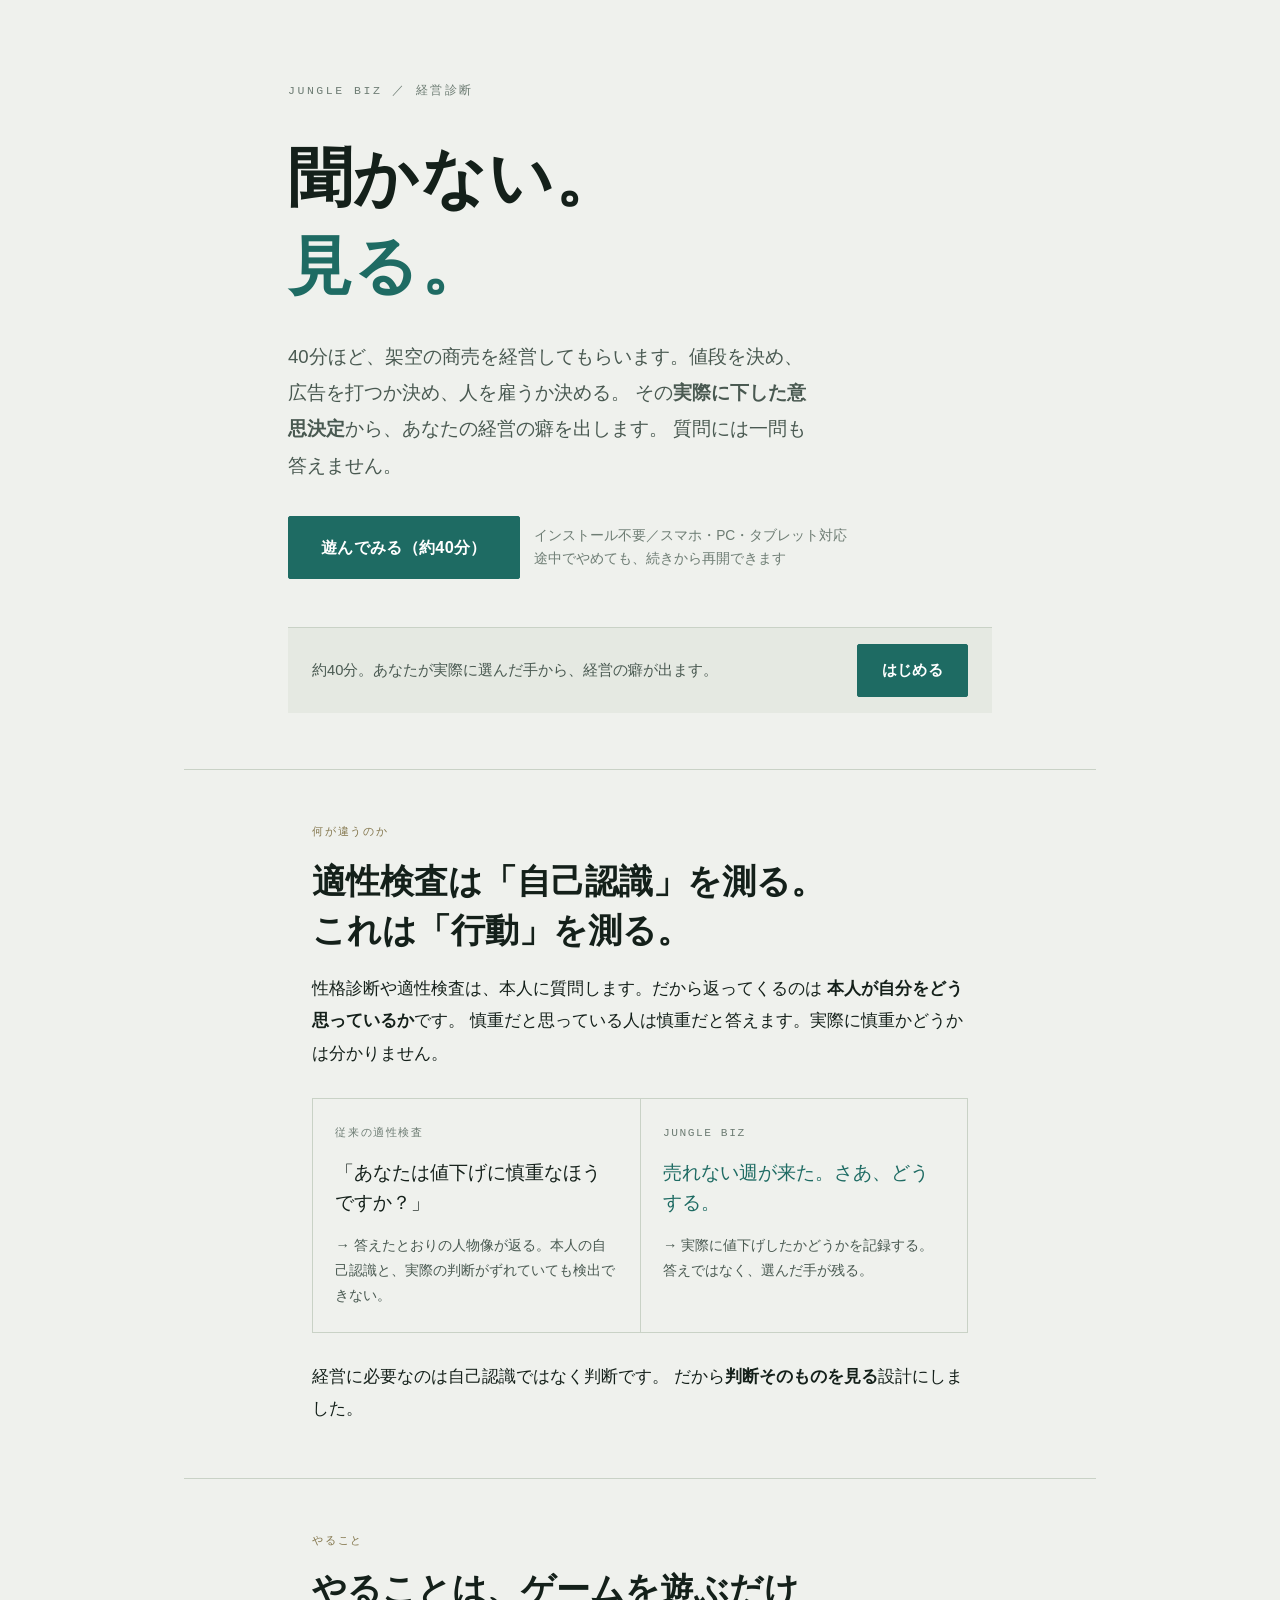
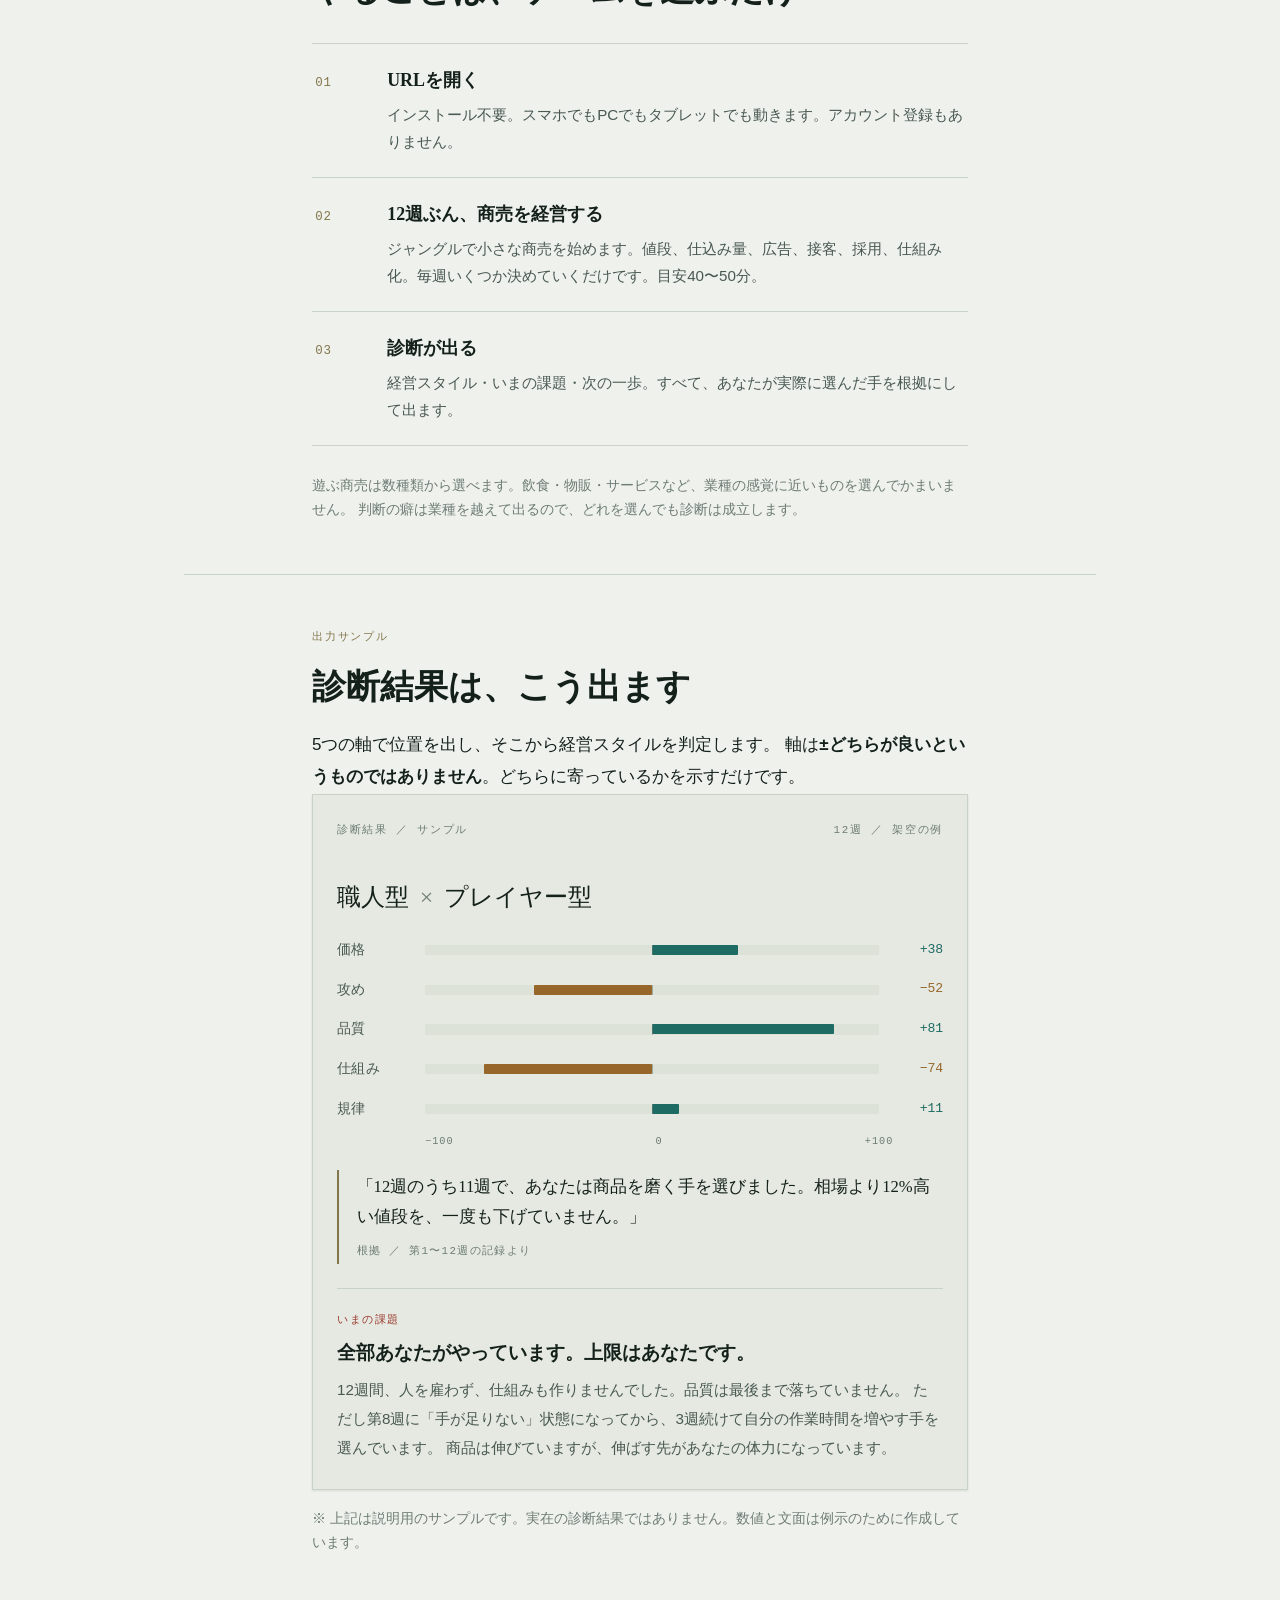
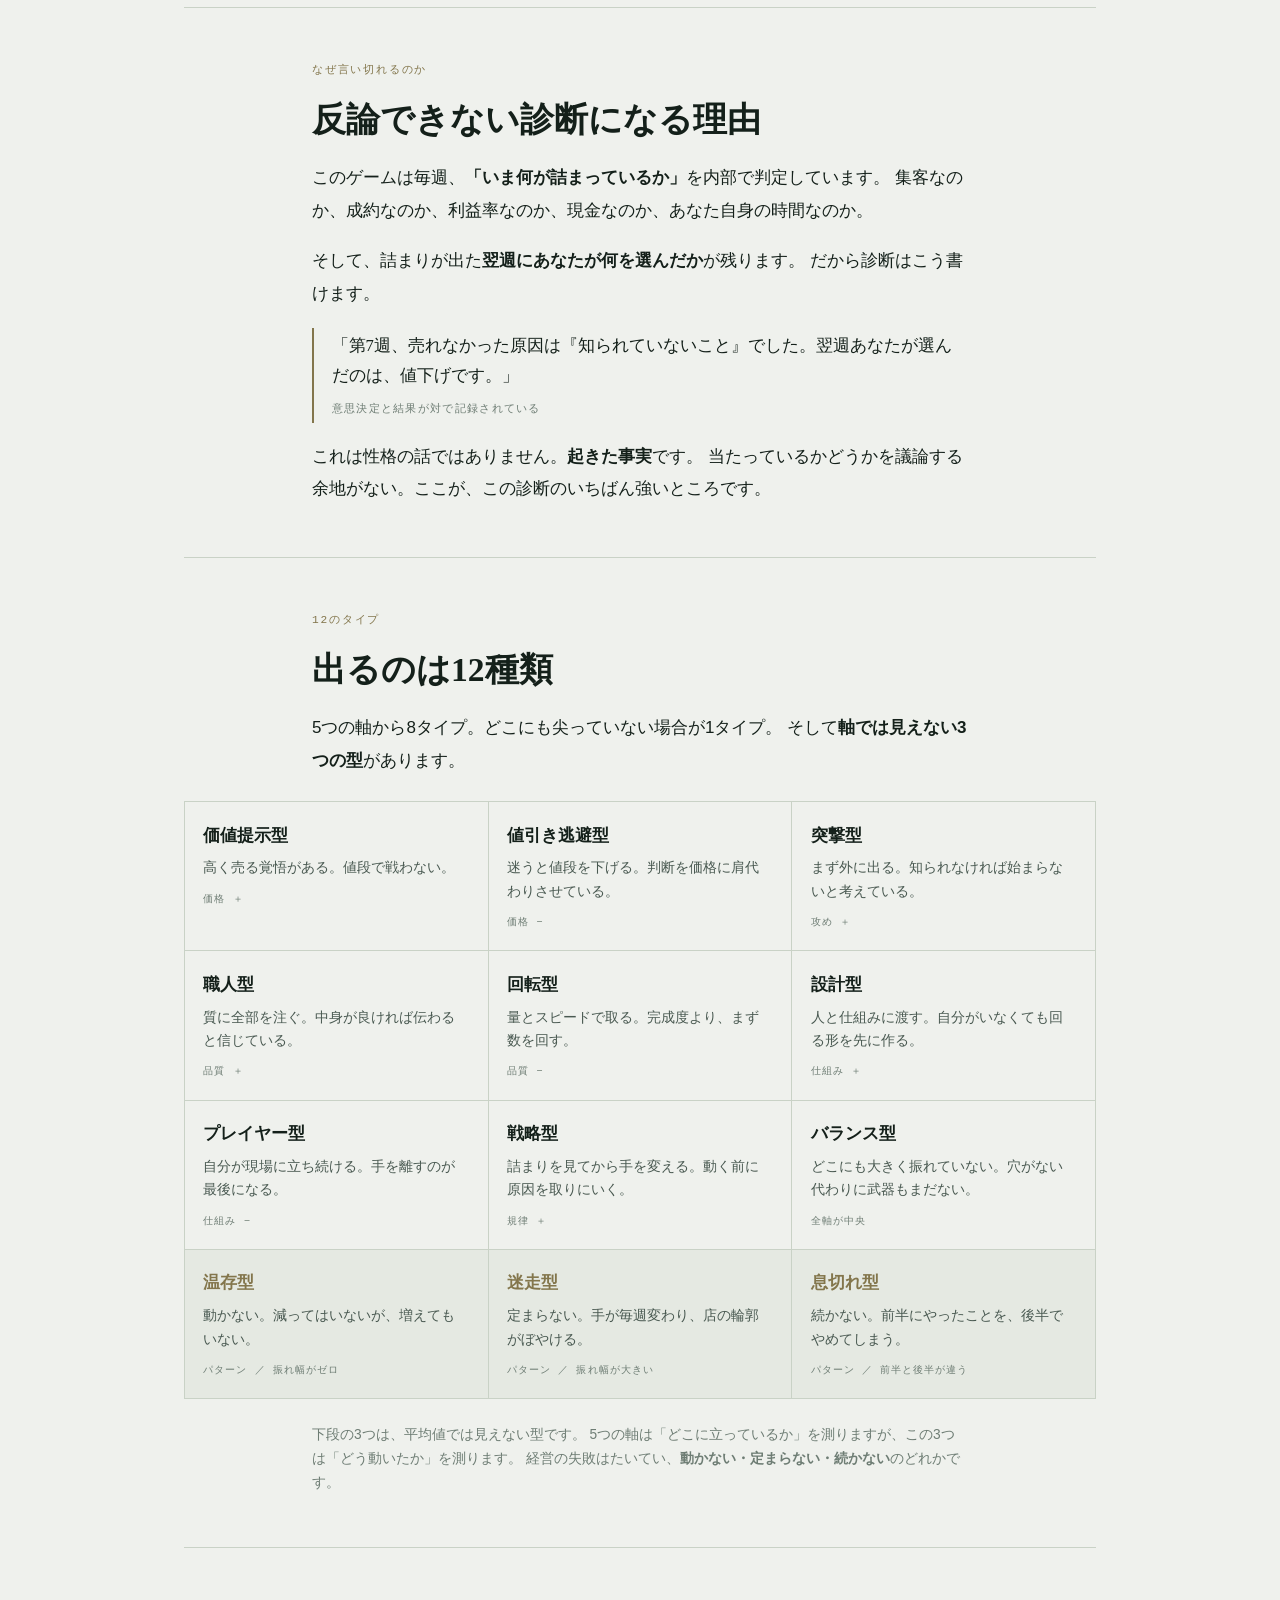
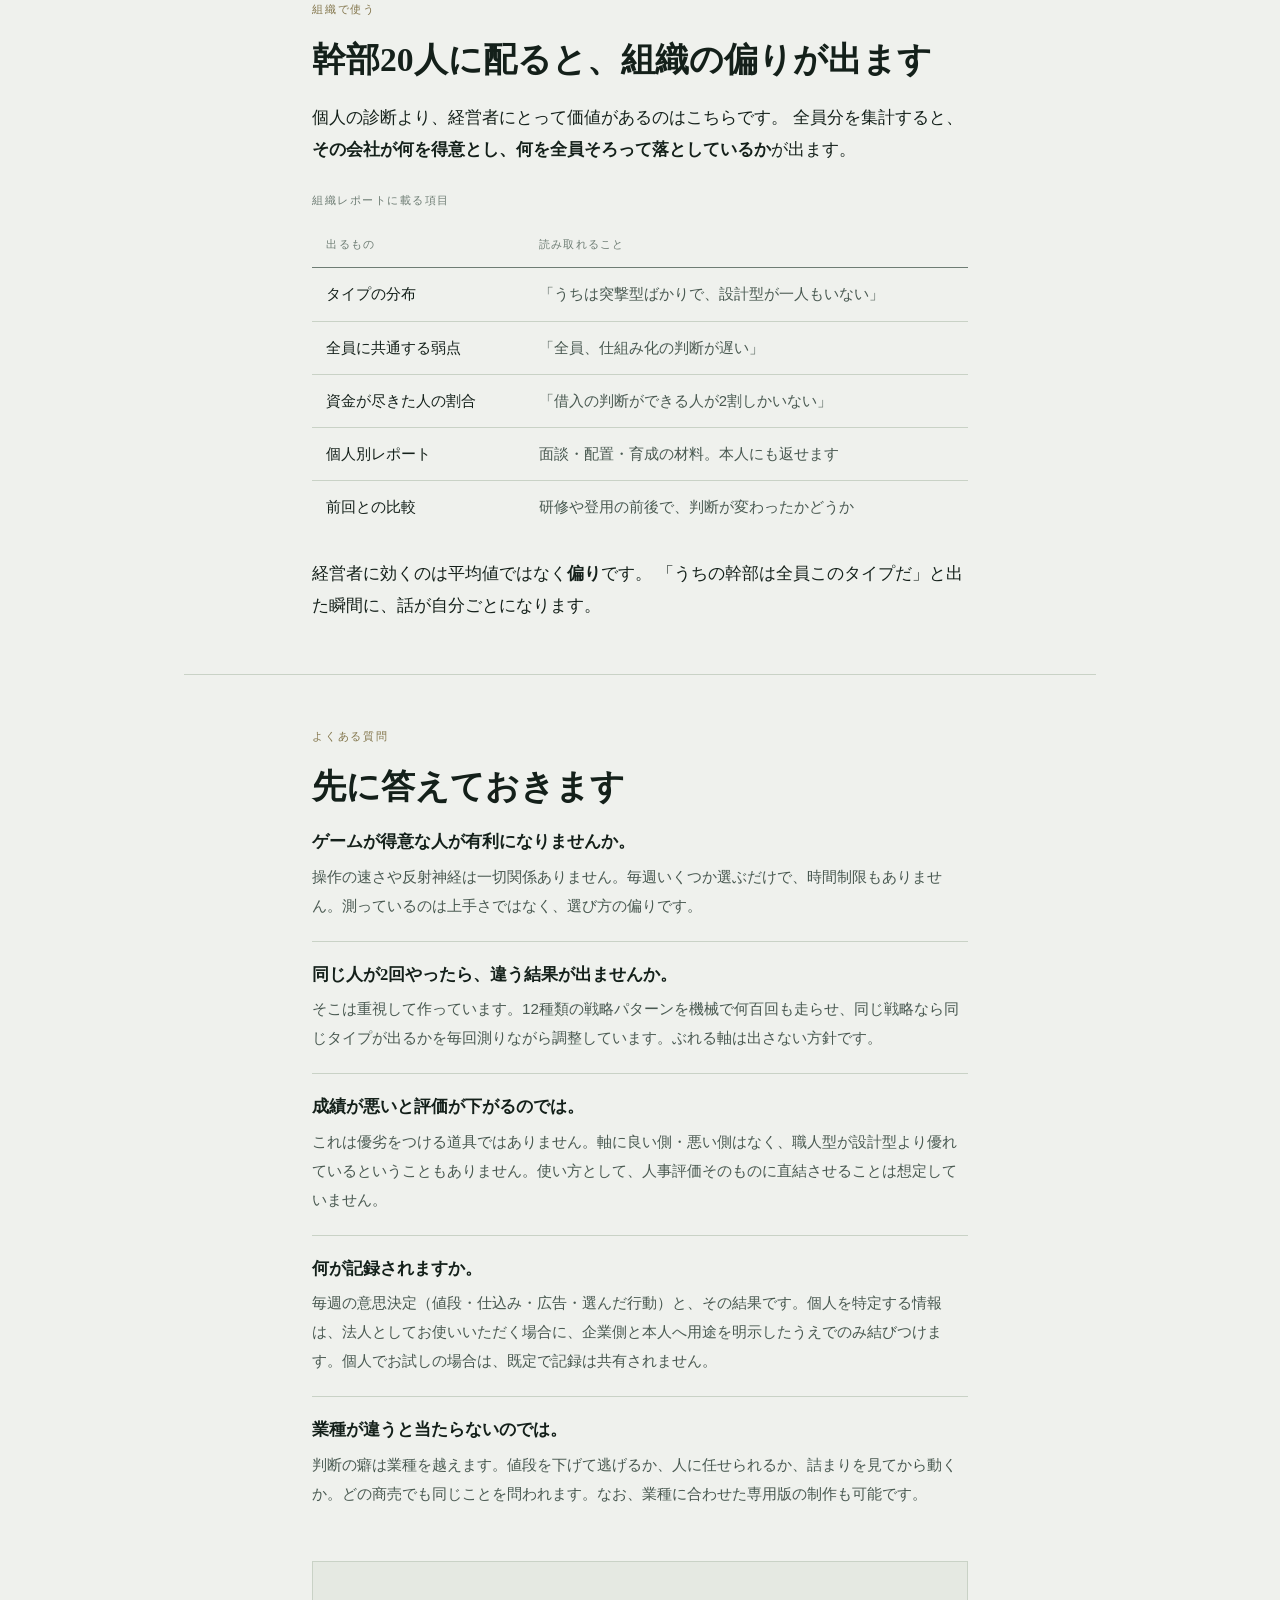
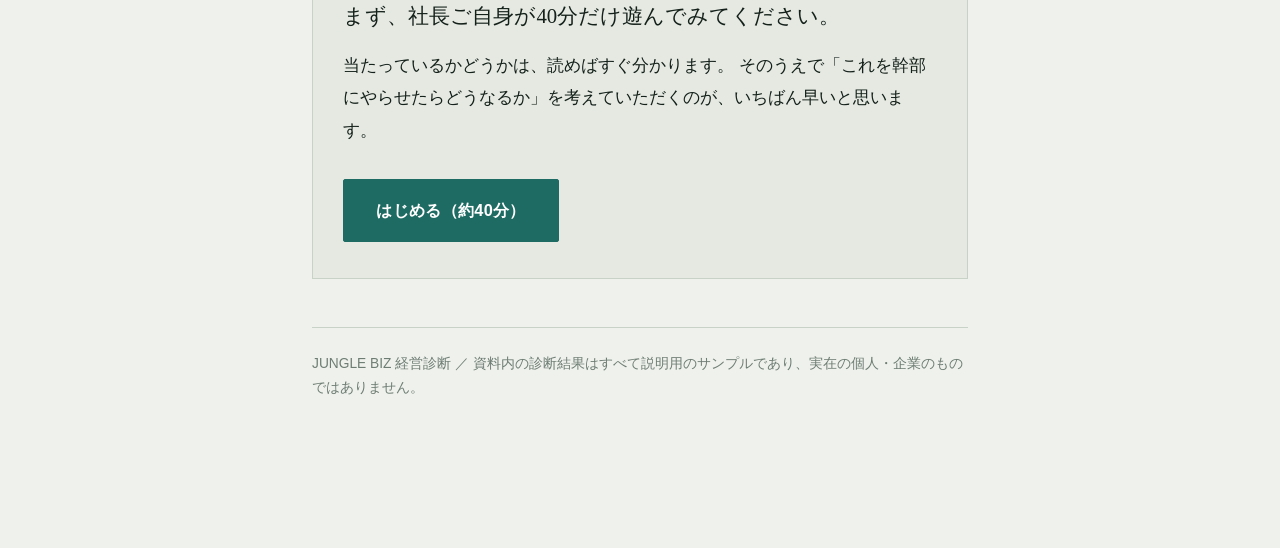
==== commit 5e2f80c6: "LPを入口にして1URLに統合（index.html=LP / game.html=本体） - index.html を説明ページ（LP）に。開いた人が「何が起きるか」を理解してから始められる - ゲ" ====
--- a/index.html
+++ b/index.html
@@ -1,7585 +1,690 @@
-<!DOCTYPE html>
+<!doctype html>
 <html lang="ja">
 <head>
-<meta charset="UTF-8" />
-<!-- viewport-fit=cover が無いと env(safe-area-inset-*) が常に 0 になり、
-     セーフエリアを避けている13箇所の指定がすべて無効化される（ホームインジケータや
-     ノッチに下部UIが潜り込む）。cover を付けて初めてそれらが機能する。 -->
-<meta name="viewport" content="width=device-width, initial-scale=1.0, viewport-fit=cover" />
-<meta name="theme-color" content="#0b3d2e" />
-<title>🌴 JUNGLE BIZ — ゼロから始めるジャングル経営サバイバル</title>
+<meta charset="utf-8">
+<meta name="viewport" content="width=device-width, initial-scale=1.0, viewport-fit=cover">
+<title>JUNGLE BIZ 経営診断 — 聞かない。見る。</title>
+<meta name="description" content="40分の意思決定から、経営の癖を出します。質問には一問も答えません。JUNGLE BIZ 経営診断。">
+<meta property="og:title" content="JUNGLE BIZ 経営診断 — 聞かない。見る。">
+<meta property="og:description" content="実際に下した意思決定から、あなたの経営の癖を出します。約40分。">
+<meta property="og:type" content="website">
 <style>
-/* =========================================================================
-   JUNGLE BIZ — スタイル
-   デザイン方針: Tropical / Casual / Playful / Premium。
-   「難しい経営シミュレーター」ではなく「かわいいジャングルゲーム」に見せる。
-   ========================================================================= */
-:root{
-  --leaf-900:#0b3d2e; --leaf-800:#0f4d39; --leaf-700:#14603f;
-  --leaf-500:#2fbf71; --leaf-400:#3ddc84; --leaf-300:#7be8a8;
-  --banana:#ffd23f; --banana-600:#f5b800;
-  --coral:#ff6b57; --coral-600:#e6503c;
-  --sky:#4cc9f0; --sky-600:#2aa9d6;
-  --grape:#9d7bff;
-  --cream:#fffdf5; --cream-2:#fff7e6;
-  --ink:#20301f; --ink-soft:#4d5f48;
-  --card-shadow:0 10px 26px rgba(3,30,18,.28);
-  --radius:20px;
-  --good:#2fbf71; --warn:#f5a623; --danger:#ff5252;
-  --font: -apple-system, BlinkMacSystemFont, "Hiragino Sans", "Hiragino Kaku Gothic ProN", "Noto Sans JP", "Yu Gothic", Meiryo, sans-serif;
-}
-*{box-sizing:border-box; -webkit-tap-highlight-color:transparent;}
-html,body{margin:0; padding:0;}
-body{
-  font-family:var(--font);
-  color:var(--ink);
-  background:
-    radial-gradient(1200px 600px at 15% -10%, rgba(61,220,132,.18), transparent 60%),
-    radial-gradient(900px 500px at 110% 10%, rgba(76,201,240,.12), transparent 55%),
-    linear-gradient(160deg, var(--leaf-900), var(--leaf-800) 55%, #0a2c22);
-  min-height:100vh;
-  -webkit-font-smoothing:antialiased;
-  overflow-x:hidden;
-}
-/* うっすら葉っぱ模様 */
-body::before{
-  content:""; position:fixed; inset:0; pointer-events:none; opacity:.06; z-index:0;
-  background-image:radial-gradient(circle at 20% 30%, #fff 2px, transparent 3px),
-    radial-gradient(circle at 70% 60%, #fff 2px, transparent 3px),
-    radial-gradient(circle at 45% 85%, #fff 2px, transparent 3px);
-  background-size:180px 180px, 220px 220px, 260px 260px;
-}
-#app,#modal-root{position:relative; z-index:1;}
-.wrap{max-width:720px; margin:0 auto; padding:16px 14px 120px;}
-.hidden{display:none !important;}
-
-/* ---- 汎用 ---- */
-.card{background:var(--cream); border-radius:var(--radius); box-shadow:var(--card-shadow); padding:16px;}
-.btn{
-  appearance:none; border:none; cursor:pointer; font-family:var(--font);
-  font-weight:800; border-radius:16px; padding:14px 18px; font-size:16px;
-  background:var(--leaf-500); color:#fff; box-shadow:0 5px 0 rgba(0,0,0,.18); transition:transform .08s, box-shadow .08s, filter .1s;
-  touch-action:manipulation;
-}
-.btn:active{transform:translateY(3px); box-shadow:0 2px 0 rgba(0,0,0,.18);}
-.btn:disabled{filter:grayscale(.6) brightness(.9); opacity:.6; cursor:not-allowed;}
-.btn.big{width:100%; padding:18px; font-size:19px; border-radius:20px;}
-.btn.banana{background:linear-gradient(180deg,#ffd85a,#f5b800); color:#5b4200; box-shadow:0 5px 0 #cf9b00;}
-.btn.coral{background:linear-gradient(180deg,#ff7d6b,#e6503c); box-shadow:0 5px 0 #b83a29;}
-/* B-3 水色は明るいので白文字だとコントラスト1.66。banana と同じく濃い文字を載せる（最悪5.47） */
-.btn.sky{background:linear-gradient(180deg,#6fd6f5,#2aa9d6); color:#052b3c; box-shadow:0 5px 0 #1f86ab;}
-/* .ghost は「暗い背景の上」専用。明るいカードに置くと白文字が消える（B-4 の原因） */
-.btn.ghost{background:rgba(255,255,255,.14); color:#fff; box-shadow:none; border:2px solid rgba(255,255,255,.25);}
-/* B-4 明るいカードの上に置く控えめボタン。.ghost の明背景版（比14.1） */
-.btn.outline{background:#fff; color:var(--ink); box-shadow:0 3px 0 rgba(0,0,0,.10);
-  border:2px solid rgba(32,48,31,.22);}
-/* モーダルの地は cream。この中の .ghost は白文字が消える（比1.02＝「閉じる」が見えない）。
-   個別に張り替えるのではなく、明るい地の側で面倒を見る。 */
-.modal .btn.ghost, .card .btn.ghost{
-  background:#fff; color:var(--ink); border-color:rgba(32,48,31,.22);
-  box-shadow:0 3px 0 rgba(0,0,0,.10);}
-.btn.small{padding:9px 12px; font-size:14px; border-radius:12px; box-shadow:0 3px 0 rgba(0,0,0,.18);}
-.btn.small:active{transform:translateY(2px); box-shadow:0 1px 0 rgba(0,0,0,.18);}
-.row{display:flex; gap:10px;} .row.wrap{flex-wrap:wrap;}
-.center{text-align:center;}
-.muted{color:var(--ink-soft);}
-.pill{display:inline-flex; align-items:center; gap:6px; padding:5px 11px; border-radius:999px; font-weight:800; font-size:12px; background:var(--cream-2); color:var(--ink-soft);}
-h1,h2,h3{margin:0;}
-.tabnum{font-variant-numeric:tabular-nums; font-feature-settings:"tnum";}
-
-/* ---- タイトル ---- */
-.title-screen{min-height:100vh; display:flex; flex-direction:column; justify-content:center; align-items:center; text-align:center; padding:24px 18px 60px;}
-.logo{font-size:clamp(44px,13vw,88px); font-weight:900; letter-spacing:-2px; color:#fff; line-height:.95;
-  text-shadow:0 4px 0 rgba(0,0,0,.25), 0 0 30px rgba(61,220,132,.5);}
-.logo .biz{color:var(--banana);}
-.sub{color:var(--leaf-300); font-weight:800; margin-top:10px; font-size:clamp(14px,4vw,19px);}
-.tagline{color:#e9fff2; opacity:.85; margin:22px auto 0; max-width:420px; line-height:1.7; font-size:15px;}
-.float-emoji{position:absolute; font-size:34px; opacity:.5; animation:floaty 6s ease-in-out infinite;}
-@keyframes floaty{0%,100%{transform:translateY(0) rotate(-6deg)} 50%{transform:translateY(-18px) rotate(6deg)}}
-
-/* ---- KPIグリッド ---- */
-.kpi-grid{display:grid; grid-template-columns:repeat(3,1fr); gap:10px;}
-.kpi{background:var(--cream); border-radius:16px; padding:12px 10px; text-align:center; box-shadow:var(--card-shadow); position:relative; overflow:hidden;}
-.kpi .lbl{font-size:11px; font-weight:800; color:var(--ink-soft); letter-spacing:.04em; display:flex; gap:4px; justify-content:center; align-items:center;}
-.kpi .val{font-size:clamp(18px,5.4vw,24px); font-weight:900; margin-top:3px; line-height:1;}
-.kpi .val small{font-size:13px; font-weight:800;}
-.kpi .trend{font-size:11px; font-weight:800; margin-top:3px;}
-.up{color:var(--good);} .down{color:var(--danger);} .flat{color:var(--ink-soft);}
-.kpi.hero{grid-column:span 3; display:flex; justify-content:space-around; align-items:center; background:linear-gradient(120deg,#12603f,#0f4d39); color:#fff;}
-.kpi.hero .val{color:#fff;} .kpi.hero .lbl{color:var(--leaf-300);}
-.kpi.hero .sep{width:1px; align-self:stretch; background:rgba(255,255,255,.15);}
-
-/* ---- ヘッダーバー ---- */
-.topbar{display:flex; align-items:center; justify-content:space-between; margin-bottom:12px; color:#fff;}
-.week-badge{font-weight:900; font-size:20px; display:flex; align-items:center; gap:8px;}
-.week-badge .area{font-size:11px; font-weight:800; color:var(--leaf-300); display:block; margin-top:-2px;}
-.lvl-chip{background:var(--banana); color:#5b4200; font-weight:900; padding:5px 11px; border-radius:999px; font-size:12px;}
-.xpbar{height:7px; background:rgba(255,255,255,.16); border-radius:99px; overflow:hidden; margin-top:6px;}
-.xpbar>i{display:block; height:100%; background:linear-gradient(90deg,var(--banana),var(--leaf-400)); border-radius:99px; transition:width .5s;}
-
-/* ---- セクション見出し ---- */
-.sec-h{color:#fff; font-weight:900; font-size:15px; margin:18px 4px 8px; display:flex; align-items:center; gap:7px;}
-.sec-h .hint{font-size:11px; font-weight:800; color:var(--leaf-300); margin-left:auto;}
-
-/* ---- 時間バジェット ---- */
-.time-wrap{background:linear-gradient(120deg,#173d2c,#12331f); border-radius:16px; padding:12px 14px; color:#fff; box-shadow:var(--card-shadow);}
-.time-top{display:flex; justify-content:space-between; align-items:baseline; font-weight:900;}
-.time-top b{font-size:22px;} .time-top small{color:var(--leaf-300); font-weight:800;}
-.time-bar{height:14px; background:rgba(0,0,0,.3); border-radius:99px; overflow:hidden; margin-top:8px; display:flex;}
-.time-bar>i{height:100%; transition:width .3s;}
-.time-bar>i.used{background:repeating-linear-gradient(45deg,var(--banana),var(--banana) 8px,#f5b800 8px,#f5b800 16px);}
-.time-bar>i.over{background:var(--danger);}
-
-/* ---- アクションカード ---- */
-.act-grid{display:grid; grid-template-columns:repeat(2,1fr); gap:10px;}
-.act{background:var(--cream); border-radius:16px; padding:12px; box-shadow:var(--card-shadow); text-align:left; position:relative; border:3px solid transparent; transition:border-color .12s, transform .08s;}
-.act .emo{font-size:26px;}
-.act .nm{font-weight:900; font-size:15px; margin-top:2px;}
-.act .ds{font-size:11px; color:var(--ink-soft); line-height:1.35; margin-top:2px; min-height:29px;}
-.act .cost{display:inline-block; margin-top:6px; font-size:11px; font-weight:900; color:var(--leaf-700); background:var(--cream-2); padding:3px 8px; border-radius:8px;}
-.act.on{border-color:var(--leaf-400); background:#f2fff7;}
-.act.on::after{content:"✓"; position:absolute; top:8px; right:10px; background:var(--leaf-500); color:#fff; width:24px; height:24px; border-radius:50%; display:grid; place-items:center; font-weight:900; font-size:14px;}
-.act.locked{opacity:.5; filter:grayscale(.7);}
-.act .stepper{display:flex; align-items:center; gap:8px; margin-top:8px;}
-/* B-1 仕込み回数の増減は最頻操作。タップ下限44pxを満たす（Fitts's Law）。
-      flex で潰されると 44 を割るので、縮まないよう固定する。 */
-.act .stepper button{flex:0 0 44px; width:44px; height:44px; border-radius:13px; border:none; font-weight:900; font-size:20px; background:var(--leaf-500); color:#fff;}
-.act .stepper .cnt{flex:1 1 auto; min-width:0; font-weight:900; text-align:center; font-size:13px; line-height:1.2;}
-
-/* 価格・広告コントロール */
-.ctrl{background:var(--cream); border-radius:16px; padding:14px; box-shadow:var(--card-shadow); margin-bottom:10px;}
-.ctrl .hd{display:flex; justify-content:space-between; align-items:center; font-weight:900;}
-.ctrl .hd .big{font-size:22px; color:var(--leaf-700);}
-/* 価格の直接入力。スライダーで大づかみ、ここで詰める */
-.price-edit{display:inline-flex; align-items:baseline; gap:2px; font-size:18px;
-  font-weight:900; color:var(--leaf-700);}
-.pinput{
-  width:5.2em; min-height:44px;          /* B-2と同じくタップ下限44pxを満たす */
-  font:inherit; font-size:22px; font-weight:900; color:var(--leaf-700);
-  text-align:right; background:#fff; border:2px solid var(--leaf-300); border-radius:10px;
-  padding:2px 8px; -moz-appearance:textfield;
-}
-.pinput:focus{outline:none; border-color:var(--leaf-700); box-shadow:0 0 0 3px rgba(47,158,95,.18);}
-.pinput::-webkit-outer-spin-button, .pinput::-webkit-inner-spin-button{
-  -webkit-appearance:none; margin:0;
-}
-/* B-2 見た目の帯は10pxのまま、当たり判定だけ44pxに広げる。
-      トラックは擬似要素で描くので、input 自身の高さは触れる面積として使える。 */
-.slider{width:100%; margin-top:6px; -webkit-appearance:none; height:44px;
-  background:transparent; outline:none; cursor:pointer;}
-.slider::-webkit-slider-runnable-track{height:10px; border-radius:99px;
-  background:linear-gradient(90deg,var(--sky),var(--banana),var(--coral));}
-.slider::-moz-range-track{height:10px; border-radius:99px;
-  background:linear-gradient(90deg,var(--sky),var(--banana),var(--coral));}
-.slider::-webkit-slider-thumb{-webkit-appearance:none; width:30px; height:30px; border-radius:50%; background:#fff; border:4px solid var(--leaf-500); box-shadow:0 3px 8px rgba(0,0,0,.3); cursor:pointer; margin-top:-10px;}
-.slider::-moz-range-thumb{width:26px; height:26px; border-radius:50%; background:#fff; border:4px solid var(--leaf-500);}
-.slider:focus-visible::-webkit-slider-thumb{outline:3px solid var(--leaf-700); outline-offset:2px;}
-.tiers{display:grid; grid-template-columns:repeat(4,1fr); gap:8px; margin-top:10px;}
-.tier{padding:12px 4px; border-radius:12px; border:3px solid #e7e0cf; background:#fff; font-weight:900; font-size:13px; text-align:center; cursor:pointer;}
-.tier small{display:block; font-size:10px; color:var(--ink-soft); font-weight:800;}
-.tier.on{border-color:var(--coral); background:#fff2ef; color:var(--coral-600);}
-
-/* ---- キャラ吹き出し ---- */
-.speech{display:flex; gap:10px; align-items:flex-start; background:var(--cream); border-radius:16px; padding:12px 14px; box-shadow:var(--card-shadow); animation:pop .3s ease;}
-.speech .ava{font-size:34px; flex:0 0 auto; line-height:1;}
-/* OWL は絵文字ではなく立ち絵で出す。決算のように感情が動く場面に絵文字が座っていると、
-   プレイヤーはそこへ感情を預けられない。素材は正規化済みで表情を変えても位置がズレない。
-   ——立ち絵側は width:100% を持つので、寸法はこのラッパーで決める（!important を使わない）。 */
-.speech .ava .avaimg{display:block; width:54px; margin:-8px -2px -6px;
-  filter:drop-shadow(1px 4px 6px rgba(40,28,12,.28));
-  /* 立ち絵が完全に止まっていると人形に見える。呼吸だけ入れる（足元を軸にして浮かせない）。
-     CHARACTER_PACK：プレイヤーが見ている時間の8割はアイドル。 */
-  transform-origin:50% 94%; animation:jzBreath 3.4s ease-in-out infinite;}
-@media (prefers-reduced-motion: reduce){ .speech .ava .avaimg{animation:none;} }
-.speech .bub{font-size:13.5px; line-height:1.55;}
-.speech .bub b{color:var(--leaf-700);}
-
-/* ---- モーダル ---- */
-.overlay{position:fixed; inset:0; background:rgba(4,20,12,.62); backdrop-filter:blur(3px); display:flex; align-items:center; justify-content:center; padding:16px; z-index:50;}
-.modal{background:var(--cream); border-radius:26px; width:100%; max-width:460px; max-height:92vh; overflow-y:auto; box-shadow:0 20px 60px rgba(0,0,0,.5); animation:pop .28s cubic-bezier(.2,1.2,.4,1);}
-.modal .mhead{padding:20px 20px 6px; text-align:center;}
-.modal .mbig{font-size:44px; line-height:1; margin-bottom:6px;}
-.modal .mtit{font-size:20px; font-weight:900;}
-.modal .mbody{padding:8px 20px 20px;}
-@keyframes pop{from{transform:scale(.9); opacity:0} to{transform:scale(1); opacity:1}}
-
-/* イベント選択肢 */
-.choice{width:100%; text-align:left; background:#fff; border:3px solid #e7e0cf; border-radius:14px; padding:13px 14px; margin-top:9px; font-weight:800; font-size:14.5px; cursor:pointer; transition:border-color .1s, transform .06s;}
-.choice:active{transform:scale(.99);}
-.choice:hover{border-color:var(--leaf-400);}
-.choice .cd{font-size:12px; font-weight:700; color:var(--ink-soft); margin-top:3px;}
-.choice .k{display:inline-block; background:var(--leaf-500); color:#fff; width:22px; height:22px; border-radius:7px; text-align:center; line-height:22px; margin-right:8px; font-weight:900;}
-
-/* 決算表 */
-.pl{margin-top:6px;}
-.pl .r{display:flex; justify-content:space-between; padding:8px 2px; border-bottom:1px dashed #e6dfce; font-size:15px;}
-.pl .r b{font-weight:900;} .pl .r .tabnum{font-weight:800;}
-.pl .r.total{border-bottom:none; border-top:3px solid var(--ink); margin-top:4px; padding-top:11px; font-size:18px;}
-.pl .r.sub{color:var(--ink-soft); font-size:13.5px;}
-.deltapill{font-size:12px; font-weight:900; padding:2px 7px; border-radius:8px; margin-left:6px;}
-.deltapill.up{background:#e4f8ed; color:var(--good);} .deltapill.down{background:#ffe9e9; color:var(--danger);}
-
-/* バッジ */
-.badge-pop{font-size:64px; animation:badgepop .6s cubic-bezier(.2,1.4,.4,1);}
-@keyframes badgepop{0%{transform:scale(0) rotate(-30deg)}70%{transform:scale(1.25) rotate(8deg)}100%{transform:scale(1) rotate(0)}}
-
-/* レーダーチャート最終画面 */
-.final-score{display:grid; grid-template-columns:repeat(3,1fr); gap:8px; margin-top:14px;}
-.fs{background:#fff; border-radius:12px; padding:10px 6px; text-align:center; box-shadow:0 4px 10px rgba(0,0,0,.08);}
-.fs .n{font-size:11px; font-weight:800; color:var(--ink-soft);}
-.fs .v{font-size:22px; font-weight:900;}
-
-/* 小さなラインチャート */
-.chart{width:100%; height:120px; display:block; background:#fff; border-radius:12px; margin-top:6px;}
-
-/* フローティング下部バー */
-.gobar{position:fixed; left:0; right:0; bottom:0; z-index:30; padding:12px 14px calc(12px + var(--sab)); background:linear-gradient(180deg, rgba(11,61,46,0), #0b3d2e 40%);}
-.gobar .inner{max-width:720px; margin:0 auto;}
-
-/* コイン演出 */
-.coin{position:fixed; z-index:60; font-size:26px; pointer-events:none; animation:coinfly 1s ease forwards;}
-@keyframes coinfly{0%{transform:translateY(0) scale(.6); opacity:0}20%{opacity:1}100%{transform:translateY(-120px) scale(1.2); opacity:0}}
-
-/* トースト */
-.toast{position:fixed; left:50%; top:16px; transform:translateX(-50%); background:#20301f; color:#fff; padding:11px 18px; border-radius:14px; font-weight:800; font-size:14px; z-index:70; box-shadow:0 8px 24px rgba(0,0,0,.4); animation:toastin .3s ease;}
-@keyframes toastin{from{transform:translate(-50%,-14px); opacity:0}to{transform:translate(-50%,0); opacity:1}}
-
-/* 事業選択カード */
-/* ---- 市場・競合バー（§19 §47）---- */
-.marketbar{background:var(--cream); border-radius:14px; padding:9px 11px; margin-bottom:10px;
-  box-shadow:var(--card-shadow); font-size:12px; color:var(--ink);}
-.marketbar .mb-row{display:flex; align-items:center; gap:7px; flex-wrap:wrap;}
-.marketbar .mb-tag{font-weight:900; font-size:10.5px; letter-spacing:.03em;
-  background:var(--leaf-900); color:var(--cream); border-radius:7px; padding:2px 7px;}
-.marketbar .mb-reg{font-weight:900; font-size:12.5px;}
-.marketbar .mb-fc{margin-left:auto; font-size:11.5px; color:var(--ink-soft);}
-.marketbar .mb-sub{font-size:11px; color:var(--ink-soft); margin-top:4px; line-height:1.45;}
-.marketbar .mb-warn{font-size:11px; font-weight:800; color:var(--coral-600); margin-top:4px;}
-/* ---- 難易度選択（§4 難易度は「世界の違い」）---- */
-.sec-label{font-weight:900; font-size:14px; color:var(--cream); margin:0 2px 8px; letter-spacing:.02em;
-  text-shadow:0 2px 8px rgba(0,0,0,.45);}
-.diff-grid{display:grid; grid-template-columns:repeat(2,minmax(0,1fr)); gap:10px; margin-bottom:6px;}
-@media (max-width:400px){ .diff-grid{grid-template-columns:1fr;} }
-.diff-card{text-align:left; background:var(--cream); border-radius:16px; padding:12px;
-  box-shadow:var(--card-shadow); border:3px solid transparent; cursor:pointer;
-  transition:border-color .12s, transform .08s;}
-.diff-card:active{transform:scale(.99);}
-.diff-card.on{border-color:var(--banana);}
-.diff-card .dhead{display:flex; align-items:center; gap:8px;}
-.diff-card .de{font-size:26px;}
-.diff-card .dn{font-weight:900; font-size:15px; line-height:1.15; display:flex; flex-direction:column;}
-.diff-card .dn em{font-style:normal; font-weight:800; font-size:10.5px; color:var(--ink-soft); letter-spacing:.04em;}
-.diff-card .dcon{font-weight:800; font-size:12.5px; color:var(--leaf-700); margin:6px 0 3px;}
-.diff-card .dtx{font-size:11.5px; line-height:1.5; color:var(--ink-soft);}
-.diff-card .daxes{margin-top:8px; display:grid; gap:3px;}
-.diff-card .dax{display:flex; align-items:center; gap:6px; font-size:10px; color:var(--ink-soft);}
-.diff-card .dax span{flex:0 0 74px;}
-.diff-card .dax i{flex:1; height:5px; border-radius:3px; background:rgba(0,0,0,.09); overflow:hidden;}
-.diff-card .dax b{display:block; height:100%; border-radius:3px;
-  background:linear-gradient(90deg, var(--leaf-500), var(--banana-600));}
-.biz-card{width:100%; text-align:left; background:var(--cream); border-radius:18px; padding:15px; box-shadow:var(--card-shadow); border:4px solid transparent; margin-bottom:12px; cursor:pointer; display:flex; gap:13px; align-items:center; transition:border-color .12s, transform .08s;}
-.biz-card:active{transform:scale(.99);}
-.biz-card.on{border-color:var(--banana);}
-.biz-card .be{font-size:40px; flex:0 0 auto;}
-.biz-card .bn{font-weight:900; font-size:17px;}
-.biz-card .bt{font-size:12px; color:var(--ink-soft); line-height:1.4; margin-top:2px;}
-.biz-card .bstats{display:flex; gap:6px; flex-wrap:wrap; margin-top:7px;}
-.mini{font-size:10.5px; font-weight:800; background:var(--cream-2); color:var(--ink-soft); padding:3px 7px; border-radius:7px;}
-
-/* スタッフ */
-.staff-card{display:flex; gap:12px; align-items:center; background:#fff; border-radius:14px; padding:12px; margin-top:10px; border:3px solid #eee5d3;}
-.staff-card .se{font-size:36px;}
-.staff-card .sn{font-weight:900;}
-.staff-card .sd{font-size:11.5px; color:var(--ink-soft); line-height:1.4;}
-
-.helpline{font-size:12px; color:var(--leaf-300); text-align:center; margin-top:8px; line-height:1.5;}
-.footer-note{color:rgba(255,255,255,.4); font-size:11px; text-align:center; margin-top:28px; line-height:1.6;}
-a.link{color:var(--sky); font-weight:800;}
-
-/* ===== 診断カード（Lite完走） ===== */
-.dg{ text-align:left; }
-.dg-tag{ font-size:11px; font-weight:900; letter-spacing:.2em; color:#8a7b4f; }
-.dg-type{ font-size:22px; font-weight:900; margin:4px 0 14px; line-height:1.35; }
-.dg-type .dg-x{ color:#9aa39c; font-weight:600; padding:0 4px; }
-.dg-axes{ display:grid; gap:8px; }
-.dg-ax{ display:grid; grid-template-columns:52px 1fr 46px; align-items:center; gap:8px; }
-.dg-nm{ font-size:12px; color:#5d6b62; }
-.dg-tr{ position:relative; display:block; height:10px; border-radius:2px;
-        background:rgba(20,32,26,.10); overflow:hidden; }
-.dg-tr i{ position:absolute; top:0; bottom:0; border-radius:2px; }
-.dg-tr u{ position:absolute; left:50%; top:0; bottom:0; width:1px;
-          background:rgba(20,32,26,.35); }
-.dg-v{ font-size:12px; font-weight:800; text-align:right; }
-.dg-poles{ display:flex; justify-content:space-between; font-size:10px; color:#9aa39c;
-           padding:6px 46px 0 52px; letter-spacing:.08em; }
-.dg-body{ margin-top:14px; padding-top:12px; border-top:1px solid rgba(20,32,26,.10); }
-.dg-h{ font-weight:900; font-size:14px; margin-top:12px; line-height:1.6; }
-.dg-h:first-child{ margin-top:0; }
-.dg-ev{ font-size:12.5px; line-height:1.75; color:#5d6b62; margin-top:5px;
-        padding-left:10px; border-left:2px solid #cbb98a; }
-.dg-note{ margin-top:14px; font-size:11px; color:#9aa39c; }
-@media (prefers-reduced-motion:no-preference){
-  .dg-tr i{ animation:dgGrow .7s cubic-bezier(.22,.7,.3,1) both; }
-  @keyframes dgGrow{ from{ transform:scaleX(0); } to{ transform:scaleX(1); } }
-}
+*{margin:0;padding:0;}
+
+  :root{
+    --paper:#EFF1ED;
+    --raise:#E5E9E2;
+    --sunk:#DCE2D8;
+    --ink:#14201A;
+    --ink-2:#495951;
+    --ink-3:#6E7D74;
+    --rule:#C9D2C6;
+    --pos:#1E6B63;
+    --neg:#96662B;
+    --alert:#9C3B2E;
+    --brass:#83764C;
+    --shadow:rgba(20,32,26,.10);
+
+    --display:"Hiragino Mincho ProN","Yu Mincho","YuMincho","MS PMincho",serif;
+    --body:"Hiragino Kaku Gothic ProN","Yu Gothic","YuGothic","Noto Sans JP","Hiragino Sans",sans-serif;
+    --mono:ui-monospace,"SF Mono",SFMono-Regular,Menlo,Consolas,monospace;
+
+    --measure:41rem;
+    --wide:60rem;
+  }
+  @media (prefers-color-scheme: dark){
+    :root:not([data-theme="light"]){
+      --paper:#111814;
+      --raise:#18211C;
+      --sunk:#1E2823;
+      --ink:#E3EAE3;
+      --ink-2:#A6B4AB;
+      --ink-3:#7E8D84;
+      --rule:#2C3831;
+      --pos:#54A995;
+      --neg:#C99A54;
+      --alert:#D2705E;
+      --brass:#A99A6A;
+      --shadow:rgba(0,0,0,.45);
+    }
+  }
+  :root[data-theme="dark"]{
+    --paper:#111814;
+    --raise:#18211C;
+    --sunk:#1E2823;
+    --ink:#E3EAE3;
+    --ink-2:#A6B4AB;
+    --ink-3:#7E8D84;
+    --rule:#2C3831;
+    --pos:#54A995;
+    --neg:#C99A54;
+    --alert:#D2705E;
+    --brass:#A99A6A;
+    --shadow:rgba(0,0,0,.45);
+  }
+
+  *{box-sizing:border-box;}
+  body{
+    margin:0;
+    background:var(--paper);
+    color:var(--ink);
+    font-family:var(--body);
+    font-size:17px;
+    line-height:1.9;
+    -webkit-font-smoothing:antialiased;
+    text-rendering:optimizeLegibility;
+    line-break:strict;
+  }
+
+  .wrap{max-width:var(--wide);margin:0 auto;padding:0 1.5rem 6rem;}
+  .col{max-width:var(--measure);margin-inline:auto;}
+
+  section{padding-block:3.25rem;border-top:1px solid var(--rule);}
+  section:first-of-type{border-top:0;}
+
+  .eyebrow{
+    font-family:var(--mono);
+    font-size:.7rem;
+    letter-spacing:.16em;
+    text-transform:uppercase;
+    color:var(--brass);
+    margin:0 0 .9rem;
+  }
+
+  h1,h2,h3{font-family:var(--display);font-weight:600;text-wrap:pretty;margin:0;}
+  h1{font-size:clamp(2.35rem,8.2vw,4rem);line-height:1.3;letter-spacing:.02em;}
+  h1 .ln{display:block;white-space:nowrap;}
+  h1 .ln + .ln{margin-top:.08em;}
+  h2{font-size:clamp(1.55rem,3.6vw,2.1rem);line-height:1.45;margin-bottom:1.1rem;}
+  h3{font-size:1.12rem;line-height:1.6;margin-bottom:.4rem;}
+  p{margin:0 0 1.15rem;}
+  p:last-child{margin-bottom:0;}
+  strong{font-weight:700;}
+  .lede{font-size:1.1rem;color:var(--ink-2);}
+  .fine{font-size:.86rem;line-height:1.75;color:var(--ink-3);}
+
+  /* ---- hero ---- */
+  .hero{padding-block:5rem 3.5rem;}
+  .hero .col{max-width:44rem;}
+  .hero-mark{
+    font-family:var(--mono);font-size:.72rem;letter-spacing:.22em;
+    text-transform:uppercase;color:var(--ink-3);margin:0 0 2.2rem;
+  }
+  .hero h1 .ln.b{color:var(--pos);}
+  .hero-sub{
+    font-size:1.16rem;line-height:1.95;color:var(--ink-2);
+    margin:1.9rem 0 0;max-width:33rem;
+  }
+
+  /* ---- comparison ---- */
+  .versus{
+    display:grid;grid-template-columns:1fr 1fr;gap:1px;
+    background:var(--rule);border:1px solid var(--rule);
+    margin-block:1.75rem;
+  }
+  .versus > div{background:var(--paper);padding:1.5rem 1.4rem;}
+  .versus .who{
+    font-family:var(--mono);font-size:.7rem;letter-spacing:.14em;
+    text-transform:uppercase;color:var(--ink-3);margin:0 0 .85rem;
+  }
+  .versus .quote{
+    font-family:var(--display);font-size:1.16rem;line-height:1.65;
+    margin:0 0 .85rem;
+  }
+  .versus .this .quote{color:var(--pos);}
+  .versus .note{font-size:.9rem;line-height:1.75;color:var(--ink-2);margin:0;}
+  @media (max-width:620px){.versus{grid-template-columns:1fr;}}
+
+  /* ---- steps ---- */
+  .steps{display:grid;gap:1px;background:var(--rule);border-block:1px solid var(--rule);margin-block:1.75rem;}
+  .step{background:var(--paper);display:grid;grid-template-columns:3.4rem 1fr;gap:1.1rem;padding:1.35rem .2rem;}
+  .step .n{
+    font-family:var(--mono);font-size:.78rem;letter-spacing:.06em;
+    color:var(--brass);padding-top:.42rem;
+  }
+  .step p{margin:0;font-size:.95rem;color:var(--ink-2);line-height:1.8;}
+
+  /* ---- axis meter : signature component ---- */
+  .card{
+    background:var(--raise);
+    border:1px solid var(--rule);
+    padding:1.6rem 1.5rem;
+    box-shadow:0 1px 2px var(--shadow);
+  }
+  .card + .card{margin-top:1rem;}
+  .card-head{
+    display:flex;flex-wrap:wrap;gap:.6rem 1rem;align-items:baseline;
+    justify-content:space-between;margin-bottom:1.35rem;
+  }
+  .card-head .tag{
+    font-family:var(--mono);font-size:.68rem;letter-spacing:.16em;
+    text-transform:uppercase;color:var(--ink-3);
+  }
+  .verdict{font-family:var(--display);font-size:1.5rem;line-height:1.4;margin:0;}
+  .verdict .x{color:var(--ink-3);font-weight:400;padding-inline:.2em;}
+  .verdict .t{white-space:nowrap;}
+
+  .axes{display:grid;gap:.85rem;}
+  .axis{
+    display:grid;
+    grid-template-columns:4.6rem 1fr 3.1rem;
+    align-items:center;gap:.9rem;
+  }
+  .axis-name{font-size:.86rem;color:var(--ink-2);letter-spacing:.02em;}
+  .axis-track{
+    position:relative;height:.65rem;background:var(--sunk);
+    border-radius:1px;overflow:hidden;
+  }
+  .axis-zero{
+    position:absolute;left:50%;top:0;bottom:0;width:1px;
+    background:var(--ink-3);opacity:.55;z-index:2;
+  }
+  .axis-fill{
+    position:absolute;top:0;bottom:0;border-radius:1px;
+    transform-origin:var(--origin,left center);
+  }
+  .axis-fill.p{background:var(--pos);}
+  .axis-fill.n{background:var(--neg);}
+  .axis-val{
+    font-family:var(--mono);font-size:.82rem;text-align:right;
+    font-variant-numeric:tabular-nums;letter-spacing:-.01em;
+  }
+  .axis-val.p{color:var(--pos);}
+  .axis-val.n{color:var(--neg);}
+  .axis-val.z{color:var(--ink-3);}
+
+  .poles{
+    display:flex;justify-content:space-between;
+    font-family:var(--mono);font-size:.64rem;letter-spacing:.1em;
+    color:var(--ink-3);text-transform:uppercase;
+    padding:0 3.1rem 0 5.5rem;margin-top:.6rem;
+  }
+  @media (max-width:560px){
+    .axis{grid-template-columns:4rem 1fr 2.8rem;gap:.6rem;}
+    .axis-name{font-size:.8rem;}
+    .poles{padding:0 2.8rem 0 4.6rem;}
+  }
+
+  @media (prefers-reduced-motion:no-preference){
+    .axis-fill{animation:grow .75s cubic-bezier(.22,.7,.3,1) both;}
+    @keyframes grow{from{transform:scaleX(0);}to{transform:scaleX(1);}}
+  }
+
+  /* ---- evidence quote ---- */
+  .evidence{
+    border-left:2px solid var(--brass);
+    padding:.15rem 0 .15rem 1.1rem;
+    margin:1.15rem 0;
+  }
+  .evidence p{
+    font-family:var(--display);font-size:1.04rem;line-height:1.8;
+    margin:0;color:var(--ink);
+  }
+  .evidence .src{
+    font-family:var(--mono);font-size:.68rem;letter-spacing:.12em;
+    text-transform:uppercase;color:var(--ink-3);margin-top:.55rem;display:block;
+  }
+
+  .finding{margin-top:1.5rem;padding-top:1.35rem;border-top:1px solid var(--rule);}
+  .finding .lbl{
+    font-family:var(--mono);font-size:.68rem;letter-spacing:.14em;
+    text-transform:uppercase;color:var(--alert);margin:0 0 .5rem;
+  }
+  .finding h4{font-family:var(--display);font-size:1.16rem;margin:0 0 .55rem;font-weight:600;line-height:1.55;}
+  .finding p{font-size:.95rem;color:var(--ink-2);margin:0;}
+
+  /* ---- type grid ---- */
+  .types{
+    display:grid;grid-template-columns:repeat(auto-fill,minmax(15rem,1fr));
+    gap:1px;background:var(--rule);border:1px solid var(--rule);margin-block:1.5rem;
+  }
+  .type{background:var(--paper);padding:1.1rem 1.15rem;}
+  .type .nm{font-family:var(--display);font-size:1.05rem;margin:0 0 .3rem;font-weight:600;white-space:nowrap;}
+  .type .ds{font-size:.87rem;line-height:1.7;color:var(--ink-2);margin:0 0 .6rem;}
+  .type .ax{
+    font-family:var(--mono);font-size:.64rem;letter-spacing:.1em;
+    text-transform:uppercase;color:var(--ink-3);
+  }
+  .type.pattern{background:var(--raise);}
+  .type.pattern .nm{color:var(--brass);}
+
+  /* ---- org table ---- */
+  .scroller{overflow-x:auto;margin-block:1.5rem;}
+  table{border-collapse:collapse;width:100%;min-width:34rem;font-size:.93rem;}
+  caption{
+    caption-side:top;text-align:left;font-family:var(--mono);
+    font-size:.68rem;letter-spacing:.14em;text-transform:uppercase;
+    color:var(--ink-3);padding-bottom:.7rem;
+  }
+  th,td{text-align:left;padding:.75rem .9rem;border-bottom:1px solid var(--rule);vertical-align:top;}
+  th{
+    font-family:var(--mono);font-weight:400;font-size:.68rem;letter-spacing:.12em;
+    text-transform:uppercase;color:var(--ink-3);border-bottom-color:var(--ink-3);
+  }
+  td:first-child{color:var(--ink);white-space:nowrap;}
+  td{color:var(--ink-2);}
+  tbody tr:last-child td{border-bottom:0;}
+
+  /* ---- faq ---- */
+  .qa{border-top:1px solid var(--rule);padding-top:1.25rem;margin-top:1.25rem;}
+  .qa:first-of-type{border-top:0;padding-top:0;margin-top:0;}
+  .qa h3{font-size:1.04rem;margin-bottom:.45rem;}
+  .qa p{font-size:.95rem;color:var(--ink-2);margin:0;}
+
+  /* ---- closing ---- */
+  .close{
+    background:var(--raise);border:1px solid var(--rule);
+    padding:2.25rem 1.9rem;margin-top:3.25rem;
+  }
+  .close p:first-child{
+    font-family:var(--display);font-size:1.3rem;line-height:1.75;
+    color:var(--ink);margin-bottom:1rem;
+  }
+  .close p:last-child{margin-bottom:0;font-size:.95rem;color:var(--ink-2);}
+
+  footer{
+    max-width:var(--measure);margin:3rem auto 0;padding-top:1.5rem;
+    border-top:1px solid var(--rule);
+  }
+
+  /* ---- CTA ---- */
+  .cta{ display:flex; flex-wrap:wrap; gap:.9rem; align-items:center; margin-top:2rem; }
+  .btn{
+    display:inline-block; text-decoration:none; font-weight:700; letter-spacing:.02em;
+    padding:.95rem 2rem; border-radius:2px; font-size:1.02rem;
+    background:var(--pos); color:#fff; border:1px solid var(--pos);
+    transition:transform .12s ease, filter .12s ease;
+  }
+  .btn:hover{ filter:brightness(1.08); }
+  .btn:active{ transform:translateY(1px); }
+  .btn:focus-visible{ outline:2px solid var(--brass); outline-offset:3px; }
+  .btn.ghost{ background:transparent; color:var(--ink); border-color:var(--rule); }
+  .cta-note{ font-size:.86rem; color:var(--ink-3); line-height:1.7; }
+  .sticky{
+    position:sticky; bottom:0; z-index:5; margin-top:3rem;
+    background:var(--raise); border-top:1px solid var(--rule);
+    padding:1rem 1.5rem; display:flex; flex-wrap:wrap; gap:.8rem 1.2rem;
+    align-items:center; justify-content:space-between;
+  }
+  .sticky .lbl{ font-size:.92rem; color:var(--ink-2); }
+  .sticky .btn{ padding:.7rem 1.5rem; font-size:.95rem; }
 </style>
-<link rel="stylesheet" href="scenes.css">
 </head>
 <body>
-<div id="app"></div>
-<div id="modal-root"></div>
-
-<script src="scenes.js"></script>
-<script>
-/* =========================================================================
-   JUNGLE BIZ — ゲーム本体（単一ファイル / ビルド不要 / vanilla JS）
-   -------------------------------------------------------------------------
-   構成（論理的にレイヤー分離）:
-     CONFIG   … ゲームバランスの定数（ここを触ればバランス調整できる）
-     DATA     … 事業・イベント・スタッフ・バッジ・レベル・キャラ定義
-     Economy  … 純粋関数の経済エンジン（1週間の計算。UIに依存しない）
-     Engine   … ゲーム状態・セーブ/ロード・進行
-     UI       … 画面描画（状態→HTML）
-   設計思想: プレイヤーの経営判断 → KPI変化 → 売上 → 利益 → キャッシュ、
-   という因果を必ず通す。乱数は「市場の不確実性」だけに使う。
-   ========================================================================= */
-(function(){
-"use strict";
-
-/* ========================= CONFIG ========================= */
-const CONFIG = {
-  /* 自己資金。日本政策金融公庫「2025年度新規開業実態調査」では、開業時の資金調達額に
-     占める自己資金は平均 24.5%（金融機関からの借入が 65.2%）。
-     ＝ 手持ちだけで始める人はほとんどいない。ここもその比率に寄せる。 */
-  startCash: 28000,
-  mode: "full",            // "full" | "lite"
-  lite: {
-    totalWeeks: 12,
-    unlock: { sns:2, sales:3, improve:4, account:5, research:6, recruit:6, manual:8 },
-    autoUnlockWeek: 8,
-    /* 6.6 実測で最適点を確定（12ペルソナ×5事業×10seed）。
-       38k: clear 55.4% / 一致10 / 安定77.6   ← 資金が薄く仕組み化が不安定
-       50k: clear 49.7% / 一致10 / 安定78.8   ← 採用
-       62k: clear 47.0% / 一致 8 / 安定82.3   ← 資金が潤沢すぎて全ペルソナが仕組み化し、
-       78k: clear 43.1% / 一致 8 / 安定84.8      SYSTEM 軸で差がつかなくなる
-       安定率と一致率は逆相関する。一致率を優先して 50k。 */
-    startCash: 50000,
-    /* 融資は不可。small/full だと返済でクリア率が 18.4% / 6.1% まで落ちる（実測）。 */
-    financePlan: "none",
-  },
-  totalWeeks: 24,        // STARTUP ERA の週数（旧「ゲーム全体の長さ」。§1 24週は終了ではなく節目）
-  baseHours: 40,
-  saveKey: "junglebiz_save_v2",
-  // ---- 事業ライフサイクル v0.3（§2 §76）----
-  startupWeeks: 24,      // W1-24    STARTUP ERA
-  survivalWeeks: 48,     // W25-48   SURVIVAL & SCALE ERA / W49- OWNER・INVESTOR
-  saveVersion: 4,        // セーブ構造のバージョン（旧 v2/v3 セーブは load 時に移行する）
-  severancePerStaff: 50000,   // §13 1人あたりの退職金
-};
-
-/* ===== 経済エンジン設定 v0.1（数値はロジックに直書きせずここで管理 §103）===== */
-const ECON = {
-  // 認知（§8）
-  awarenessDecay: 0.03,        // 毎週3%忘れられる
-  /* §24 開店前に声をかけた知り合い。W1の固定費のこの割合ぶんだけ、最初から客がいる。
-     ——認知ゼロから始めると序盤が構造的に最も苦しくなり、テンション曲線が設計と逆行する。
-     ただし彼らは「普通のリピート客」として扱う。満足させられなければ、そのまま消えていく。 */
-  openingSupportRatio: 1.95,
-  openingAwareMult: 1.6,       // 開店を知らせた分だけ、初期認知も少し高い
-  priceTrustBrand: 55,         // このブランドに届けば「高くても納得」される（§8 値上げ耐性）
-  /* §7 固定費の内訳（表示専用の配分比。実在する小規模店舗の構成比に寄せた。
-     合計は必ず実費 res.fixed と一致させる——端数は「雑費」で吸収するので計算に影響しない）。
-     家賃50%・光熱22%・通信10%・残り（保険/消耗品等）＝雑費。設備維持費は別枠で足す。 */
-  fixedSplit: { rent:0.50, utility:0.22, comm:0.10 },
-  /* ===== 創業融資 =====
-     出典: 日本政策金融公庫「2025年度新規開業実態調査」／新規開業・スタートアップ支援資金
-     ・資金調達に占める自己資金は 24.5%、金融機関からの借入が 65.2%
-     ・無担保の基準利率は年 3.25〜4.65%（創業期の引き下げで2%台になることもある）
-     ・据置期間あり（現実は1〜5年。ここでは24週スケールに畳んで4週）
-     教材としての要点は金利ではなく「元金返済はコストではないのに現金が出ていく」こと。
-     利益（PL）には出ないのに現金（CF）が減る——§30 §31 の核心をここで体験させる。 */
-  loanGraceWeeks: 4,           // 据置。この間は利息だけ払う
-  loanTermWeeks: 20,           // 据置後、この週数で元金を返しきる
-  loanRateBase: 0.050,         // 年利の上限側（信用が低いとこちら）
-  loanRateBest: 0.030,         // 年利の下限側（信用を積むとここまで下がる）
-  bankTrustStart: 50,          // 銀行との関係。実績で育ち、延滞で壊れる
-  bankTrustRepay: 0.5,         // きちんと返した週に積む
-  bankTrustProfit: 0.25,       // 黒字を続けても少し積む
-  bankTrustLate: -15,          // 返せなかった週の傷は深い
-  bankTrustDone: 20,           // 完済したときの信頼
-  bankTrustCrisis: -6,         // 資金ショートを起こすと下がる
-  salesAwareGain: 8,           // 営業はSNSに頼らない集客経路（§43 単一経路に依存させない）
-  wordOfMouthFloor: 62,        // この満足度を超えて初めて口コミが起きる（普通は語られない §36）
-  wordOfMouthGain: 9.0,        // 超えた分に対する認知の伸び
-  systemAwareGain: 1.5,        // 仕組み化そのものが生む認知はごく小さい
-  brandDecayShield: 0.00015,   // ブランド1につき減衰-0.015%（brand100で約1.5%）
-  // 市場（§6 §69）
-  seasonAmplitude: 0.12,
-  marketVariance: 0.10,        // 乱数の影響は±10%に限定（判断で説明できる範囲を残す）
-  // 広告（§10 §11）
-  baseCPC: 200,                // 1アクセスの基本単価
-  adFatiguePerUse: 10,         // 連続出稿で疲労蓄積
-  adFatigueRecover: 14,        // 休むと回復
-  adImproveRelief: 30,         // 広告改善(商品改善)で回復
-  // SNSの飽き（§5 無料の手にも逓減がある。連打を支配戦略にしないため）
-  snsFatiguePerUse: 7,        // 毎週投稿すると飽きられていく
-  snsFatigueRecover: 13,       // 間を空けると戻る
-  snsFatigueDiv: 260,          // 疲労がこの値に近づくほど効きが落ちる
-  snsFatigueFloor: 0.55,       // 連打しても最低これだけは効く
-  // 価値・成約（§13〜§18）
-  pvBaseline: 80,              // 知覚価値の基準値（ここで成約倍率1.0）
-  // 満足度（§33〜§35）
-  expectationBase: 50,
-  brandExpectation: 0.30,      // ブランドが上がると期待値も上がる
-  waitPenaltyPerLoad: 15,      // 供給不足1.0超過あたりの満足度ペナルティ
-  // 口コミ・リピート（§36〜§39）
-  baseReviewRate: 0.10,
-  purchaseFrequency: 0.45,     // リピートプールの週次購入率
-  poolRetention: 0.86,         // プールの週次維持率
-  // 疲労・仕組み（§46 §55 §72）
-  fatigueThreshold: 70,
-  complexityPerStaff: 9,
-  complexityPerSalesStep: 0.00006, // 売上規模による複雑性
-  // 規模の経済（§24）
-  scaleTiers: [ {upTo:30, mult:1.00}, {upTo:100, mult:0.95}, {upTo:Infinity, mult:0.90} ],
-  bankruptcyThreshold: 0,
-  // 商圏の拡大（24週で事業規模そのものが変わる / バランス設計書§7）
-  reputationBaseline: 50,     // 世間並みの評判。ここを超えた分だけ商圏が広がる（§7）
-  reachExpansionDiv: 26,      // (ブランド+評判超過分) をこの値で割って倍率に加算
-  systemExpansionDiv: 35,     // 仕組み化による拡大
-  staffExpansion: 0.38,       // 仲間1人あたりの商圏拡大
-  staffSystemLeverage: 1.10,  // 仕組み化はスタッフ1人の捌ける量も増やす
-};
-
-/* ===== 難易度 v0.4（§57）=====
-   Difficulty = Decision Complexity × Economic Pressure × Uncertainty × Adaptive Competition
-   単一倍率で「同じ坂を急にする」のではなく、世界そのものを変える。
-   axes は表示用の6軸。実際に効くのはその下の派生パラメータ。 */
-const DIFFICULTY = {
-  EASY: {
-    id:"EASY", name:"GROWING MARKET", emoji:"🌱", jp:"成長する市場",
-    concept:"失敗しながら学ぶ",
-    desc:"市場が伸びている。2〜3回つまずいても立て直せる。まず商売の基本を体で覚える難易度。",
-    axes:{ resourcePressure:20, marketUncertainty:15, competitorIntelligence:10,
-           executionFriction:15, informationOpacity:10, recoveryHarshness:15 },
-    demandVolatility:0.60,   demandDrift:+0.011,  regimeStickiness:0.86,
-    cpcBase:0.85,            cpcVolatility:0.12,  adSaturation:0.55,
-    priceElasticityMultiplier:0.80,
-    fixedCostMultiplier:1.28, startCashMultiplier:1.25,
-    competitorReactionSpeed:0.25, competitorAggression:0.30, competitorMemory:2,
-    staffTurnoverMultiplier:0.40, eventSeverity:0.70,
-    forecastAccuracy:0.92,   creditAvailability:1.30, emergencySupport:1.00,
-    recoverySpeed:1.30,      awarenessDecayMult:0.85,
-    loanGrace:3, loanTerm:18,          // 支援は手厚いが、返済は早く始まる（赤字の実感を残す）
-    clearTarget:[75,90],
-  },
-  NORMAL: {
-    id:"NORMAL", name:"COMPETITIVE MARKET", emoji:"⚖️", jp:"競争のある市場",
-    concept:"数字を見ないと勝てない",
-    desc:"需要は動き、広告は飽和し、価格には反応がある。数字を読んでバランスを取る難易度。",
-    axes:{ resourcePressure:45, marketUncertainty:40, competitorIntelligence:40,
-           executionFriction:40, informationOpacity:35, recoveryHarshness:40 },
-    demandVolatility:1.00,   demandDrift:+0.002,  regimeStickiness:0.74,
-    cpcBase:1.00,            cpcVolatility:0.25,  adSaturation:1.00,
-    priceElasticityMultiplier:1.00,
-    fixedCostMultiplier:1.62, startCashMultiplier:1.00,
-    competitorReactionSpeed:0.55, competitorAggression:0.55, competitorMemory:4,
-    staffTurnoverMultiplier:1.00, eventSeverity:1.00,
-    forecastAccuracy:0.75,   creditAvailability:1.00, emergencySupport:0.70,
-    recoverySpeed:1.00,      awarenessDecayMult:1.00,
-    loanGrace:4, loanTerm:20,
-    clearTarget:[50,70],
-  },
-  HARD: {
-    id:"HARD", name:"VOLATILE MARKET", emoji:"🌊", jp:"荒れる市場",
-    concept:"正しい戦略を続けるだけでは勝てない",
-    desc:"需要もCPCも揺れる。競合はこちらの弱点を突く。昨日の正解が来週の正解とは限らない。",
-    axes:{ resourcePressure:70, marketUncertainty:75, competitorIntelligence:65,
-           executionFriction:65, informationOpacity:60, recoveryHarshness:70 },
-    demandVolatility:1.70,   demandDrift:-0.004,  regimeStickiness:0.62,
-    cpcBase:1.20,            cpcVolatility:0.45,  adSaturation:1.45,
-    priceElasticityMultiplier:1.25,
-    fixedCostMultiplier:1.88, startCashMultiplier:0.85,
-    competitorReactionSpeed:0.80, competitorAggression:0.80, competitorMemory:6,
-    staffTurnoverMultiplier:1.60, eventSeverity:1.40,
-    forecastAccuracy:0.55,   creditAvailability:0.70, emergencySupport:0.35,
-    recoverySpeed:0.75,      awarenessDecayMult:1.20,
-    loanGrace:4, loanTerm:19,
-    clearTarget:[25,45],
-  },
-  EXPERT: {
-    id:"EXPERT", name:"ADAPTIVE MARKET", emoji:"🧠", jp:"適応する市場",
-    concept:"市場がこちらの戦略を学習する",
-    desc:"競合が過去の行動から戦略を推定して先回りする。同じ手を繰り返すほど market が対策してくる。",
-    axes:{ resourcePressure:88, marketUncertainty:90, competitorIntelligence:95,
-           executionFriction:80, informationOpacity:85, recoveryHarshness:88 },
-    demandVolatility:2.20,   demandDrift:-0.005,  regimeStickiness:0.52,
-    cpcBase:1.40,            cpcVolatility:0.60,  adSaturation:1.90,
-    priceElasticityMultiplier:1.45,
-    fixedCostMultiplier:1.86, startCashMultiplier:0.90,
-    competitorReactionSpeed:1.00, competitorAggression:1.00, competitorMemory:8,
-    staffTurnoverMultiplier:2.10, eventSeverity:1.75,
-    forecastAccuracy:0.30,   creditAvailability:0.62, emergencySupport:0.10,
-    recoverySpeed:0.60,      awarenessDecayMult:1.40,
-    loanGrace:5, loanTerm:24,          // 返済は軽い。EXPERTの厳しさは市場と競合で作る
-    clearTarget:[8,20],
-  },
-};
-const DIFF_ORDER = ["EASY","NORMAL","HARD","EXPERT"];
-// 6軸の表示名（§2 難易度は「罰の大きさ」ではなく環境の違い）
-const DIFF_AXIS_LABEL = {
-  resourcePressure:"資金圧力", marketUncertainty:"市場の不確実性",
-  competitorIntelligence:"競合の賢さ", executionFriction:"実行の摩擦",
-  informationOpacity:"情報の見えにくさ", recoveryHarshness:"失敗の重さ",
-};
-
-/* ========================= DATA ========================= */
-// --- 事業（週単位の経済パラメータ） ---
-// price=基準価格 / cost=基本原価 / market=週の基本市場需要 / baseConv=基本成約率
-// capPerBlock=仕込み10hあたりの供給能力 / elas=価格感応度(§17) / repeat=基本リピート率
-// spoil=廃棄率(§25) / sns=SNS効果係数 / fixed=週の固定費
-const BUSINESSES = {
-  juice: { id:"juice", name:"ジャングルジュース", emoji:"🍹",
-    tagline:"南国フルーツの絞りたてジュース",
-    desc:"原価ふつう・利益率ふつう。まず商売の基本を体験したい人へ。",
-    difficulty:"かんたん",
-    price:1000, minP:400, maxP:2500, cost:350,
-    market:150, baseConv:0.20, capPerBlock:26, aware:10, fixed:8000,
-    sns:1.1, repeat:0.25, elas:1.40, spoil:0.20 },
-  coco: { id:"coco", name:"ココスイーツ", emoji:"🥥",
-    tagline:"SNS映えするココナッツスイーツ",
-    desc:"原価低め・SNSに強い。ただし流行の波が大きい。",
-    difficulty:"ふつう",
-    price:900, minP:350, maxP:2400, cost:280,
-    market:135, baseConv:0.19, capPerBlock:21, aware:9, fixed:8500,
-    sns:1.45, repeat:0.22, elas:1.25, spoil:0.25 },
-  photo: { id:"photo", name:"サファリフォト", emoji:"📸",
-    tagline:"観光客向け記念写真サービス",
-    desc:"原価が低く利益率が高い。ただし自分の時間を大量に使う。",
-    difficulty:"ふつう",
-    price:3500, minP:1200, maxP:9000, cost:400,
-    market:52, baseConv:0.18, capPerBlock:9, aware:8, fixed:13000,
-    sns:1.2, repeat:0.16, elas:0.95, spoil:0 },
-  guide: { id:"guide", name:"ジャングルガイド", emoji:"🗺️",
-    tagline:"高単価のジャングルツアー",
-    desc:"1回の単価が高い。でも1週間に対応できる人数が少ない。満足度が命。",
-    difficulty:"むずかしい",
-    price:9000, minP:3000, maxP:22000, cost:1800,
-    market:24, baseConv:0.17, capPerBlock:4.5, aware:7, fixed:14000,
-    sns:1.1, repeat:0.14, elas:0.70, spoil:0 },
-  brand: { id:"brand", name:"ジャングルブランド", emoji:"🧢",
-    tagline:"オリジナルグッズ（EC相性◎）",
-    desc:"在庫リスクあり。でもブランド化できればリピートが強い。",
-    difficulty:"むずかしい",
-    price:2800, minP:1000, maxP:7000, cost:1000,
-    market:90, baseConv:0.16, capPerBlock:16, aware:8, fixed:15000,
-    sns:1.35, repeat:0.30, elas:1.05, spoil:0.05 },
-};
-
-// --- キャラクター ---
-const CHARS = {
-  owl:  { name:"OWL",     emoji:"🦉", role:"財務・会計", color:"#7a4f2b" },
-  mark: { name:"MARK",    emoji:"🐒", role:"マーケティング", color:"#e6503c" },
-  tiger:{ name:"TIGER",   emoji:"🐯", role:"営業", color:"#f5b800" },
-  pchan:{ name:"P-CHAN",  emoji:"🦜", role:"SNS", color:"#2aa9d6" },
-  ele:  { name:"ELEPHANT",emoji:"🐘", role:"オペレーション", color:"#6b7280" },
-};
-
-/* キャラの顔。立ち絵があればそれを、無ければ絵文字を返す。
-   ——OWL は char/owl_* の画像を持っているのに、本編UIでは全て絵文字だった。
-   感情が動く場面（決算・助言・正誤）に絵文字が座っていると、そこへ感情を預けられない。
-   MARK/TIGER/P-CHAN/ELEPHANT はまだ画像が無いので、自動的に絵文字へ落ちる。 */
-function ava(who, mood){
-  try{
-    if(window.Scenes && Scenes.actorArt){
-      const html = Scenes.actorArt(who, mood || "normal");
-      if(html) return `<span class="avaimg">${html}</span>`;
-    }
-  }catch(e){}
-  return (CHARS[who] && CHARS[who].emoji) || "🦉";
-}
-
-// --- アクション定義（時間を消費する行動） ---
-// unlock: このレベル以上で解放
-// unlockWeek: この週から選べるようになる（§15 理解の順番を崩さない）
-const ACTIONS = {
-  operate:{ id:"operate", emoji:"🍳", name:"仕込み・営業", hours:10, unlockWeek:1, repeatable:3,
-    desc:"商品を作って売る土台。対応できるお客さんの数（生産能力）が増える。" },
-  service:{ id:"service", emoji:"🙋", name:"接客に力を入れる", hours:10, unlockWeek:1,
-    desc:"丁寧な接客で顧客満足がぐっと上がる。リピートの源。" },
-  sns:{ id:"sns", emoji:"📱", name:"SNS投稿", hours:5, unlockWeek:2,
-    desc:"お金をかけずに認知を広げる。コツコツ効く。" },
-  sales:{ id:"sales", emoji:"🤝", name:"営業する", hours:8, unlockWeek:3,
-    desc:"直接お客さんに価値を伝える。今週の成約率と認知が上がる。" },
-  improve:{ id:"improve", emoji:"🛠", name:"商品改善", hours:10, unlockWeek:6,
-    desc:"商品の質を上げる。成約率・満足度・つけられる価格が上がる。" },
-  account:{ id:"account", emoji:"🧾", name:"経理を整える", hours:3, unlockWeek:7,
-    desc:"数字を正確に把握。固定費のムダに気づきやすくなる。" },
-  research:{ id:"research", emoji:"🔍", name:"市場調査", hours:5, unlockWeek:10,
-    desc:"市場を調べて次の一手の精度を上げる。成約率が少し上がる。" },
-  recruit:{ id:"recruit", emoji:"🧑‍🤝‍🧑", name:"採用活動", hours:8, unlockWeek:17,
-    desc:"仲間を探す。人を雇えば自分の手が空く（＝時間という資源が増える）。" },
-  manual:{ id:"manual", emoji:"📋", name:"マニュアル作成", hours:10, unlockWeek:20,
-    desc:"仕組み化。自分がいなくても回る度合いが上がり、同じ時間で回せる量が増える。" },
-};
-function unlockOf(actionId){
-  if(CONFIG.mode==="lite" && CONFIG.lite.unlock[actionId]!=null) return CONFIG.lite.unlock[actionId];
-  return ACTIONS[actionId].unlockWeek;
-}
-function autoUnlockWeek(){
-  return CONFIG.mode==="lite" ? CONFIG.lite.autoUnlockWeek : 21;
-}
-/* URL で Lite を起動できるようにする（?lite または ?mode=lite）。
-   既定は従来どおりフル版。URLに何も付けなければ挙動は一切変わらない。 */
-(function applyModeFromURL(){
-  try{
-    const q=new URLSearchParams(location.search);
-    if(q.has("lite") || q.get("mode")==="lite") CONFIG.mode="lite";
-    if(q.get("mode")==="full") CONFIG.mode="full";
-  }catch(e){}
-})();
-function totalWeeks(){
-  return CONFIG.mode==="lite" ? CONFIG.lite.totalWeeks : CONFIG.totalWeeks;
-}
-function gameStartCash(){
-  return (CONFIG.mode==="lite" && CONFIG.lite.startCash!=null) ? CONFIG.lite.startCash : CONFIG.startCash;
-}
-
-// --- スタッフ候補 ---
-// 給与は「増える粗利で回収できるかギリギリ」に設定する。
-// 需要があれば投資になり、無ければただの固定費になる——これが人件費の本質（§13）。
-const STAFF = [
-  { id:"ele", name:"ELEPHANT", emoji:"🐘", salary:18000, cap:30, sysUp:2,
-    desc:"生産力おばけ。給与は高いが、対応できる客数を大きく増やす。" },
-  { id:"cheetah", name:"CHEETAH", emoji:"🐆", salary:13000, cap:16, conv:0.03, sysUp:1,
-    desc:"接客・営業が速い。客数増＋成約率も少し上げる。" },
-  { id:"beaver", name:"BEAVER", emoji:"🦫", salary:10000, cap:10, sysUp:4,
-    desc:"まじめで仕組み化が得意。安めの給与で自動化を進めてくれる。" },
-  // §47-48 GORI：生産のスペシャリスト。作る力は最強だが、接客は得意ではない
-  { id:"gorilla", name:"GORI", emoji:"🦍", salary:22000, cap:38, sysUp:1,
-    conv:-0.015, role:"production", fatigueRelief:6,
-    desc:"生産の専門家。圧倒的に作れるが接客は不得手（成約率−1.5%）。給与も相応で、需要がなければただの固定費。" },
-  { id:"parrot", name:"PARROT", emoji:"🦜", salary:11000, cap:8, conv:0.04, aware:2.2, sysUp:1,
-    desc:"発信が得意。認知と成約をじわじわ底上げする。" },
-  { id:"ant", name:"ANT", emoji:"🐜", salary:8000, cap:9, sysUp:3,
-    desc:"コツコツ堅実。安い給与で、着実に現場を回してくれる。" },
-];
-
-// --- 自動化・設備（§21 W21解放／§23 投資先）---
-// 初期費用(cash)と毎週の固定費(fixed)を払い、能力・リピート・認知・仕組みを買う。
-// ただし入れすぎると「人の手ざわり」が減る（§57 自動化の罠）。
-const AUTOMATIONS = [
-  { id:"pos", emoji:"🧾", name:"POSレジ", cost:60000, fixed:2000, cap:0.10, sys:8,
-    desc:"会計が速くなる。同じ時間で捌ける数が増える。" },
-  { id:"booking", emoji:"📅", name:"予約システム", cost:90000, fixed:3000, cap:0.15, sys:10, sat:3,
-    desc:"待ち時間が減り、取りこぼしも減る。満足度にも効く。" },
-  { id:"mail", emoji:"✉️", name:"自動フォロー", cost:70000, fixed:2500, repeat:0.05, sys:6,
-    desc:"買ってくれた人へ自動で連絡。リピートが積み上がる。" },
-  { id:"snsauto", emoji:"🤖", name:"SNS予約投稿", cost:50000, fixed:1500, aware:2.5, sys:5,
-    desc:"投稿を自動化。あなたが寝ていても認知が増える。" },
-  { id:"ai", emoji:"🧠", name:"AIサポート", cost:150000, fixed:6000, cap:0.25, sys:15,
-    desc:"問い合わせ対応を任せる。強力だが、月額も重い。" },
-];
-
-// --- 6つのフェーズ（24週を「同じことの繰り返し」にしない）---
-const PHASES = [
-  { no:1, from:1,  to:4,  title:"商売を知る",           emoji:"🌱", bottleneck:"TRAFFIC",
-    sub:"商品を売るという体験" },
-  { no:2, from:5,  to:8,  title:"利益を知る",           emoji:"💰", bottleneck:"MARGIN",
-    sub:"売れてるのに儲からない" },
-  { no:3, from:9,  to:12, title:"マーケティングを知る", emoji:"📣", bottleneck:"CONVERSION",
-    sub:"集客 ≠ 売上" },
-  { no:4, from:13, to:16, title:"成長の壁を知る",       emoji:"🧱", bottleneck:"CAPACITY",
-    sub:"売れ始めると別の問題が起きる" },
-  { no:5, from:17, to:20, title:"人と仕組みを知る",     emoji:"🏔", bottleneck:"PEOPLE",
-    sub:"自分でやる人から、経営する人へ" },
-  { no:6, from:21, to:24, title:"経営者になる",         emoji:"👑", bottleneck:"CAPITAL",
-    sub:"経営者の仕事とは何か" },
-  // --- v0.3 STARTUP を越えた先（§39 経営者の役割そのものが変わっていく）---
-  { no:7, from:25, to:32, title:"市場を知る",           emoji:"🌊", bottleneck:"MARKET",
-    sub:"自分は正しい。それでも売れなくなる時がある" },
-  { no:8, from:33, to:40, title:"事業を選ぶ",           emoji:"🔀", bottleneck:"MODEL",
-    sub:"守るか、変えるか、手放すか" },
-  { no:9, from:41, to:48, title:"事業を育て直す",       emoji:"🌳", bottleneck:"REBUILD",
-    sub:"一度壊れた商売を、もう一度立てる" },
-  { no:10, from:49, to:9999, title:"資本を配る",        emoji:"🏛", bottleneck:"ALLOCATION",
-    sub:"どの事業に、自分の資本を置くか" },
-];
-function phaseOf(week){ return PHASES.find(p=> week>=p.from && week<=p.to) || PHASES[PHASES.length-1]; }
-
-// --- 週ごとの解放スケジュール（§6）。必要になった瞬間に、必要な数字だけ渡す ---
-// lv はアクション解放の目安（体験→理論の順を崩さない）
-const WEEK_UNLOCKS = {
-  1:  { lv:1, reveal:["CASH","SALES","CUSTOMERS","FREE"], title:"商売を知る", emoji:"🌱",
-        lesson:"まずは売ってみよう。売上 = 客数 × 客単価。この一番シンプルな式から始まる。" },
-  2:  { lv:1, reveal:["AWARE"], title:"認知", emoji:"📣",
-        lesson:"良い商品でも、知られていなければ存在していないのと同じ。まず「知ってもらう」ことから商売は始まる。" },
-  3:  { lv:2, reveal:["PRICE"], title:"価格", emoji:"🏷",
-        lesson:"値段は自分で決められる。下げれば買う人は増え、1個あたりの儲けは減る。上げればその逆。さて、どうする？" },
-  5:  { lv:3, reveal:["COST","GROSS"], title:"原価と粗利", emoji:"💰",
-        lesson:"売れた金額が全部あなたのお金ではない。材料費を引いて残るのが粗利益だ。" },
-  6:  { lv:3, reveal:["MARGIN"], title:"利益率", emoji:"📐",
-        lesson:"「売れる商品」と「儲かる商品」は違う。原価を下げれば品質も落ちる。そのバランスを決めるのが経営だ。" },
-  7:  { lv:4, reveal:["FIXED"], title:"固定費", emoji:"🏠",
-        lesson:"売れなくても毎週出ていくお金がある。固定費は、売上が小さい時ほど牙をむく。" },
-  8:  { lv:4, reveal:["PROFIT"], title:"利益", emoji:"🧮",
-        lesson:"売上から原価も経費も引いて、最後に残るのが利益。売上記録を更新しても、利益が減ることがある。" },
-  9:  { lv:5, reveal:["ADS"], title:"広告", emoji:"📢",
-        lesson:"お金を払って客を集められる。ただし払った以上に返ってくるかは、別の話だ。" },
-  10: { lv:5, reveal:["TRAFFIC","FUNNEL"], title:"アクセスと成約率", emoji:"🎯",
-        lesson:"来た人のうち何人が買ったか——それが成約率。客を集める前に、買ってもらえる状態を作る必要があるかもしれない。" },
-  12: { lv:5, reveal:["NEWREPEAT"], title:"新規とリピート", emoji:"🔁",
-        lesson:"新規客の獲得にはお金がかかる。もう一度来てくれる客は、広告費ゼロで売上を作ってくれる。" },
-  13: { lv:6, reveal:["SATISFACTION"], title:"顧客満足", emoji:"❤️",
-        lesson:"売った後が商売の始まり。満足した客だけが、もう一度来て、誰かを連れてくる。" },
-  14: { lv:6, reveal:["REPUTATION"], title:"口コミ・評判", emoji:"🗣",
-        lesson:"顧客が次の顧客を連れてくる。マーケティングは、広告だけではない。" },
-  15: { lv:6, reveal:["CAPACITY","LOST"], title:"供給能力", emoji:"📦",
-        lesson:"需要が供給を超えると、売れずに逃げた客が生まれる。「売れれば売れるほど良い」ではない。" },
-  16: { lv:6, reveal:["FATIGUE"], title:"オーナーの限界", emoji:"😵",
-        lesson:"最大のボトルネックは競合ではない。自分自身が、事業の上限になっていることだ。" },
-  17: { lv:7, reveal:["SALARY","STAFF"], title:"採用", emoji:"🧑‍🤝‍🧑",
-        lesson:"人件費はコストか、投資か。答えは「その人が生む粗利が給与を超えるか」で決まる。" },
-  20: { lv:8, reveal:["SYSTEM","DEPENDENCY"], title:"仕組み化", emoji:"⚙️",
-        lesson:"あなたがいなくても回る形にすること。マニュアルと標準化が、時間と再現性を生む。" },
-  21: { lv:8, reveal:["AUTOMATION"], title:"自動化", emoji:"🤖",
-        lesson:"人がやらなくていい仕事は、機械に渡せる。ただし初期費用と毎週の固定費がついてくる。何でも自動化すればいい、わけじゃない。" },
-  22: { lv:8, reveal:["CASHFLOW"], title:"キャッシュフロー", emoji:"🌊",
-        lesson:"利益が出ていても、現金が尽きれば終わる。利益とキャッシュは、別物だ。" },
-  23: { lv:8, reveal:["ROI"], title:"投資・資本配分", emoji:"🏝",
-        lesson:"余ったお金を何に使うか。正解は「今のボトルネック」によって変わる。" },
-};
-// その週までに解放されているレベル
-function levelForWeek(week){
-  let lv=1; Object.keys(WEEK_UNLOCKS).forEach(w=>{ if(+w<=week) lv=Math.max(lv, WEEK_UNLOCKS[w].lv); });
-  return lv;
-}
-
-// --- エリア（RPG的な進行の演出） ---
-const AREAS = [
-  {w:1,name:"START CAMP",emoji:"🏕"},{w:3,name:"SALES JUNGLE",emoji:"🌿"},
-  {w:6,name:"MARKETING FOREST",emoji:"📣"},{w:9,name:"PROFIT VALLEY",emoji:"💰"},
-  {w:12,name:"CASHFLOW RIVER",emoji:"🌊"},{w:15,name:"TEAM MOUNTAIN",emoji:"🏔"},
-  {w:18,name:"SYSTEM TEMPLE",emoji:"⚙️"},{w:21,name:"INVESTMENT ISLAND",emoji:"🏝"},
-  // v0.3 STARTUP の外側
-  {w:25,name:"OPEN SEA",emoji:"🌊"},{w:33,name:"CROSSROADS",emoji:"🔀"},
-  {w:41,name:"SECOND GROWTH",emoji:"🌳"},{w:49,name:"CAPITAL HARBOR",emoji:"🏛"},
-];
-
-// --- バッジ（称号） ---
-const BADGES = {
-  first_sale:{emoji:"🏅",name:"初売上",desc:"はじめて商品が売れた"},
-  first_profit:{emoji:"💰",name:"初利益",desc:"はじめて黒字を出した"},
-  margin_master:{emoji:"📈",name:"粗利マスター",desc:"粗利率60%超えの週を達成"},
-  ad_king:{emoji:"📣",name:"広告王",desc:"広告費を上回る利益を広告週に達成"},
-  repeat50:{emoji:"🔁",name:"リピーター軍団",desc:"リピート客が1週で40人超"},
-  first_hire:{emoji:"🐘",name:"初採用",desc:"はじめて仲間を雇った"},
-  system_up:{emoji:"⚙️",name:"仕組み化",desc:"自動化レベル50到達"},
-  cash_mil:{emoji:"💵",name:"100万キャッシュ",desc:"現金100万円を突破"},
-  freedom:{emoji:"⏰",name:"自由人",desc:"労働10時間以下で黒字の週を達成"},
-  survivor:{emoji:"🏆",name:"完走",desc:"24週間を走り切った"},
-};
-
-// --- ランダムイベント（30種以上。effectで状態に因果を返す） ---
-// choices[].apply(ctx) は「今週の計算に効く一時効果」を ctx に載せる。
-// ctx フィールド: reachMult, convMult, costMult, capMult, marketMult,
-//   priceOverride, awareBonus, satBonus, brandBonus, cashIn, cashOut, note, char
-// §44 カテゴリの色分け（一瞬で「何の話か」を伝える）
-const EVENT_CATS = {
-  market:    { label:"外部環境", emoji:"🌪", color:"#6b7280" },
-  marketing: { label:"集客",     emoji:"📣", color:"#e6503c" },
-  customer:  { label:"顧客",     emoji:"❤️", color:"#ff6b57" },
-  money:     { label:"お金",     emoji:"💰", color:"#d99b00" },
-  finance:   { label:"資金",     emoji:"🌊", color:"#2aa9d6" },
-  operations:{ label:"現場",     emoji:"📦", color:"#8a6d3b" },
-  staff:     { label:"チーム",   emoji:"👥", color:"#7a5cc0" },
-  growth:    { label:"仕組み",   emoji:"⚙️", color:"#2f9e5f" },
-};
-const RARITY_LABEL = { common:"", uncommon:"◆ UNCOMMON", rare:"★ RARE", boss:"⚔️ BOSS" };
-
-const EVENTS = [
-  { id:"monkey_ad", emoji:"🐒", title:"モンキー広告代理店",
-    text:"「2万円で広告出したら100人来るぜ！集客は正義だろ？」とMARKが勧めてくる。",
-    cat:"marketing", minWeek:9, rarity:"common", weight:10,
-    choices:[
-      {label:"広告を出す（−¥20,000）", detail:"リーチは増える。でも成約率が低いと赤字になる。",
-        apply:(c)=>{ c.cashOut+=20000; c.reachBonus=(c.reachBonus||0)+62; c.note="広告で約62人にリーチ。買うかは成約率しだい。"; c.char="mark"; }},
-      {label:"今回はやめる", detail:"まず自分の商品と成約率を見直す。",
-        apply:(c)=>{ c.note="集客を増やす前に、来た人が買う状態か？を考えた。"; c.char="owl"; }},
-      {label:"先に商品ページを改善（+質）", detail:"集客より前に成約率を上げにいく。",
-        apply:(c)=>{ c.qualityBonus=(c.qualityBonus||0)+6; c.note="成約率を上げてから集客する作戦。順番が大事。"; c.char="tiger"; }},
-    ],
-    insight:"集客だけ増やしても、商品や成約率が悪ければ儲からない。ファネルの下から直すのが定石。" },
-
-  { id:"half_sale", emoji:"🐯", title:"半額SALEしようぜ！",
-    text:"「安くすれば人が殺到する！今週だけ半額でいこう！」熱くなるTIGER。",
-    cat:"money", minWeek:5, rarity:"common", weight:8,
-    choices:[
-      {label:"今週だけ半額にする", detail:"客数は増える。でも1個あたりの粗利は激減する。",
-        apply:(c)=>{ c.priceMult=0.5; c.note="半額で客数は増えた。さて、利益は増えた？減った？"; c.char="tiger"; }},
-      {label:"やめて価値を伝える", detail:"値下げの前に、なぜ高くても買う価値があるかを伝える。",
-        apply:(c)=>{ c.convMult=(c.convMult||1)*1.08; c.note="価格を下げる前に、価値を伝えた。TIGERの本来の得意技。"; c.char="tiger"; }},
-    ],
-    insight:"値下げは客数を増やすが粗利を削る。売上が増えても利益が減ることは普通に起きる。" },
-
-  { id:"rival", emoji:"🐍", title:"ライバル出現！",
-    text:"となりに競合が現れ、20%安い価格で売り始めた。お客さんが少し流れていく…。",
-    cat:"market", minWeek:4, rarity:"common", weight:9,
-    choices:[
-      {label:"品質で勝負する（+質）", detail:"安さではなく良さで選ばれる道。",
-        apply:(c)=>{ c.qualityBonus=(c.qualityBonus||0)+8; c.convMult=(c.convMult||1)*0.95; c.note="安売り合戦を避け、品質で差別化した。"; c.char="tiger"; }},
-      {label:"ブランドを強くする（+ブランド）", detail:"時間はかかるが価格競争から抜けられる。",
-        apply:(c)=>{ c.brandBonus=(c.brandBonus||0)+7; c.convMult=(c.convMult||1)*0.95; c.note="ブランドで選ばれれば、価格を下げなくていい。"; c.char="pchan"; }},
-      {label:"つられて値下げする", detail:"客数は守れるが利益を削る。",
-        apply:(c)=>{ c.priceMult=0.85; c.note="値下げで対抗。客数は守れたが、粗利は？"; c.char="mark"; }},
-    ],
-    insight:"競合が来たとき、安易な値下げは体力勝負。品質やブランドで戦う道もある。正解は状況次第。" },
-
-  { id:"squall", emoji:"🌧️", title:"スコール発生！",
-    text:"突然の大雨。屋台の前を通る人がぐっと減ってしまった。",
-    cat:"market", minWeek:2, rarity:"common", weight:7,
-    choices:[
-      {label:"仕方ない、耐える", detail:"今週の来店（リーチ）が40%減。天候は経営リスク。",
-        apply:(c)=>{ c.reachMult=(c.reachMult||1)*0.6; c.note="外的要因で客足が減少。コントロールできない変数もある。"; c.char="owl"; }},
-    ],
-    insight:"天候のような外部要因は避けられない。だからこそ複数の集客経路や固定客が効いてくる。" },
-
-  { id:"influencer", emoji:"🤳", title:"インフルエンサー来店！",
-    text:"フォロワー10万人のインフルエンサーが来た。「無料でくれたら紹介するよ！」",
-    cat:"marketing", minWeek:3, rarity:"uncommon", weight:6,
-    choices:[
-      {label:"無料提供する（原価1個ぶん）", detail:"高確率でSNSがバズり、認知が大きく伸びる。",
-        apply:(c)=>{ c.cashOut+=1000; if(Math.random()<0.7){ c.awareBonus=(c.awareBonus||0)+22; c.note="バズった！認知が一気に拡大。少しの投資が大きな認知に。"; } else { c.awareBonus=(c.awareBonus||0)+5; c.note="そこそこの反応。マーケは確率のゲームでもある。"; } c.char="pchan"; }},
-      {label:"丁重にお断りする", detail:"確実だが、伸びるチャンスも逃す。",
-        apply:(c)=>{ c.note="堅実にいった。機会損失も一つの判断。"; c.char="owl"; }},
-    ],
-    insight:"少額の投資が大きな認知を生むことがある。ただし確実ではない。マーケは確率で考える。" },
-
-  { id:"viral", emoji:"🔥", title:"SNSで大バズり！",
-    text:"投稿が爆発的に拡散！注文が殺到している。でも…作る手が足りるか？",
-    cat:"customer", minWeek:6, rarity:"rare", weight:4,
-    choices:[
-      {label:"できる限りさばく", detail:"リーチ激増。ただし生産能力を超えた分は逃す＆疲弊する。",
-        apply:(c)=>{ c.reachMult=(c.reachMult||1)*3.0; c.note="需要は3倍。でも能力を超えたら？売れ「すぎ」もリスク。"; c.char="ele"; }},
-    ],
-    insight:"売れすぎも経営リスク。生産能力・在庫・人手が追いつかないと、機会損失と信頼低下が起きる。" },
-
-  { id:"bad_review", emoji:"🦜", title:"悪い口コミ！",
-    text:"「対応が雑だった」とネガティブな口コミが。放っておくと満足度が下がる。",
-    cat:"customer", minWeek:13, rarity:"common", weight:9,
-    choices:[
-      {label:"すぐ謝罪し原因を改善（+質）", detail:"時間はかかるが信頼を取り戻す。",
-        apply:(c)=>{ c.qualityBonus=(c.qualityBonus||0)+5; c.satBonus=(c.satBonus||0)+6; c.note="誠実な対応で信頼を回復。満足度は未来の売上。"; c.char="ele"; }},
-      {label:"返金で対応（−¥5,000）", detail:"お金で素早く火消し。",
-        apply:(c)=>{ c.cashOut+=5000; c.satBonus=(c.satBonus||0)+3; c.note="返金で沈静化。コストはかかるが炎上は防いだ。"; c.char="owl"; }},
-      {label:"無視する", detail:"今は楽だが、満足度とリピートに響く。",
-        apply:(c)=>{ c.satBonus=(c.satBonus||0)-12; c.note="放置した。目先は楽でも、満足度が落ちリピートが減る。"; c.char="owl"; }},
-    ],
-    insight:"顧客満足は未来のリピート＝LTVに直結する。目先の手間を惜しむと長期で損をする。" },
-
-  { id:"vip", emoji:"🦁", title:"超VIP来店！",
-    text:"大口の注文をしたいという上客が現れた。ただ、対応に時間を取られ通常客が減りそう。",
-    cat:"customer", minWeek:13, rarity:"uncommon", weight:6,
-    choices:[
-      {label:"VIP対応を優先（+現金 −通常客）", detail:"大きな売上。ただし今週の生産能力が少し削られる。",
-        apply:(c)=>{ c.cashIn+=(c.avgPrice*6)||18000; c.capMult=(c.capMult||1)*0.85; c.note="大口を取った。ただし通常客への対応力は落ちた。トレードオフ。"; c.char="tiger"; }},
-      {label:"通常営業を優先", detail:"日々の客を大事にする。",
-        apply:(c)=>{ c.note="目の前の常連を優先。安定を選んだ。"; c.char="ele"; }},
-    ],
-    insight:"限られた生産能力をどの客に配分するか。大口も、時間という資源を消費する。" },
-
-  { id:"cost_up", emoji:"💸", title:"仕入れ値が高騰",
-    text:"材料の値段が急に上がった。今週の原価が2割アップ。",
-    cat:"money", minWeek:5, rarity:"common", weight:8,
-    choices:[
-      {label:"耐える", detail:"今週の原価が+20%。粗利が圧迫される。",
-        apply:(c)=>{ c.costMult=(c.costMult||1)*1.2; c.note="原価高騰。変動費は利益を静かに削る。原価管理は経営の基本。"; c.char="owl"; }},
-    ],
-    insight:"原価（変動費）は売上に比例して増える。仕入れの変動は粗利に直撃する。" },
-
-  { id:"harvest", emoji:"🍋", title:"フルーツ豊作！",
-    text:"今年は豊作で仕入れが安い。今週の原価が2割ダウン。",
-    cat:"money", minWeek:3, rarity:"common", weight:7,
-    choices:[
-      {label:"ラッキー！", detail:"今週の原価が−20%。粗利が改善。",
-        apply:(c)=>{ c.costMult=(c.costMult||1)*0.8; c.note="原価が下がった週。粗利が伸びる。追い風は活かす。"; c.char="owl"; }},
-    ],
-    insight:"原価が下がれば粗利は増える。売上を変えずに利益を増やす道もある。" },
-
-  { id:"season_up", emoji:"🎪", title:"観光シーズン到来",
-    text:"大型連休でジャングルに観光客が押し寄せている！",
-    cat:"market", minWeek:3, rarity:"common", weight:7,
-    choices:[
-      {label:"チャンスを活かす", detail:"今週の市場（見込み客）が大きく増える。生産能力があれば売上増。",
-        apply:(c)=>{ c.marketMult=(c.marketMult||1)*1.5; c.note="市場が拡大。ただし作れる量がなければ取りこぼす。"; c.char="mark"; }},
-    ],
-    insight:"追い風（市場拡大）が来ても、生産能力が伴わなければ機会を逃す。準備が結果を分ける。" },
-
-  { id:"season_down", emoji:"📉", title:"オフシーズン",
-    text:"観光客が減る時期に入った。人通りが少ない。",
-    cat:"market", minWeek:5, rarity:"common", weight:7,
-    choices:[
-      {label:"耐える", detail:"今週の市場が縮小。固定客の大切さが分かる。",
-        apply:(c)=>{ c.marketMult=(c.marketMult||1)*0.7; c.note="市場縮小。こういう時こそリピーターが支えになる。"; c.char="owl"; }},
-    ],
-    insight:"市場は増減する。新規に頼りすぎず、リピーターという安定収益を育てておくと波に強い。" },
-
-  { id:"owner_sick", emoji:"🤒", title:"オーナー体調不良",
-    text:"あなたが熱を出してしまった。今週使える時間が10時間減る。",
-    cat:"operations", minWeek:6, rarity:"uncommon", weight:5,
-    choices:[
-      {label:"無理せず休む", detail:"今週の生産能力が少し落ちる。自分依存のリスクが露呈。",
-        apply:(c)=>{ c.capMult=(c.capMult||1)*0.8; c.note="自分が倒れると回らない。これが「オーナー依存」のリスク。"; c.char="ele"; }},
-    ],
-    insight:"自分しかできない状態は事業の弱点。仕組み化と仲間で、自分が抜けても回る形を作る。" },
-
-  { id:"tax", emoji:"🧾", title:"税金・支払いの通知",
-    text:"まとまった支払いの通知が届いた。利益ではなく現金が出ていく。",
-    cat:"finance", minWeek:17, rarity:"common", weight:7,
-    choices:[
-      {label:"支払う（−¥30,000）", detail:"利益が出ていても現金は減る。キャッシュ管理の現実。",
-        apply:(c)=>{ c.cashOut+=30000; c.note="利益＝現金ではない。支払いのタイミングで手元は減る。"; c.char="owl"; }},
-    ],
-    insight:"利益とキャッシュは別物。黒字でも支払いが重なれば現金は減る。手元資金を切らさないこと。" },
-
-  { id:"referral", emoji:"🌟", title:"常連さんの紹介",
-    text:"満足してくれた常連が友達を連れてきてくれた！",
-    cat:"customer", minWeek:5, rarity:"common", weight:8, cond:(s)=> s.satisfaction>=60,
-    choices:[
-      {label:"ありがとう！", detail:"満足度が高いほど、紹介という無料の集客が生まれる。",
-        apply:(c)=>{ c.reachBonus=(c.reachBonus||0)+14; c.awareBonus=(c.awareBonus||0)+4; c.note="満足が紹介を生んだ。広告費ゼロの集客。これが理想形。"; c.char="pchan"; }},
-    ],
-    insight:"満足した顧客は無料で人を連れてくる。満足度への投資は、集客コストを下げる。" },
-
-  { id:"bulk", emoji:"🛒", title:"まとめ買いの相談",
-    text:"「たくさん買うから安くして」と交渉された。数は出るが単価は下がる。",
-    cat:"money", minWeek:7, rarity:"common", weight:7,
-    choices:[
-      {label:"値引きして受ける", detail:"客数増・単価減。粗利率は下がるが数量は稼げる。",
-        apply:(c)=>{ c.priceMult=0.8; c.reachBonus=(c.reachBonus||0)+10; c.note="薄利多売の判断。総額の利益で見て、得か損か。"; c.char="tiger"; }},
-      {label:"定価を守る", detail:"単価は守るが、この商談は逃す。",
-        apply:(c)=>{ c.note="値引き要求を断り、価格の一貫性を守った。"; c.char="owl"; }},
-    ],
-    insight:"数量が増えても単価が下がれば、総利益は増えるとは限らない。金額ベースで判断する。" },
-
-  { id:"seminar", emoji:"🎓", title:"経営セミナーの誘い",
-    text:"ジャングル商工会の勉強会。時間とお金はかかるが、学びが力になる。",
-    cat:"growth", minWeek:9, rarity:"uncommon", weight:5,
-    choices:[
-      {label:"参加する（−¥8,000）", detail:"成約率が恒久的に少し上がる。学びは投資。",
-        apply:(c)=>{ c.cashOut+=8000; c.convPermanent=(c.convPermanent||0)+0.03; c.xp=(c.xp||0)+30; c.note="学びに投資した。効果はすぐには見えにくいが、じわじわ効く。"; c.char="owl"; }},
-      {label:"今は目の前の仕事", detail:"時間を守る判断。",
-        apply:(c)=>{ c.note="今は現場を優先。学びの時間は後で作る。"; c.char="ele"; }},
-    ],
-    insight:"自己投資は効果が見えにくいが、長期で成約率や判断力に効く。短期と長期のバランス。" },
-
-  { id:"equip_break", emoji:"🧊", title:"冷蔵設備が故障",
-    text:"設備が壊れた。修理にお金がかかるが、直さないと今週の能力が落ちる。",
-    cat:"operations", minWeek:7, rarity:"common", weight:7,
-    choices:[
-      {label:"修理する（−¥15,000）", detail:"現金は減るが能力を維持。",
-        apply:(c)=>{ c.cashOut+=15000; c.note="設備投資は現金を減らすが、生産能力を守る。"; c.char="owl"; }},
-      {label:"だましだまし使う", detail:"現金は守るが今週の能力ダウン。",
-        apply:(c)=>{ c.capMult=(c.capMult||1)*0.7; c.note="出費は抑えたが能力ダウン。ケチって機会損失、もありうる。"; c.char="ele"; }},
-    ],
-    insight:"設備＝固定資産への支出は現金を減らすが、能力を生む。どちらが得かは状況で変わる。" },
-
-  { id:"pchan_followers", emoji:"📈", title:"フォロワー急増！",
-    text:"P-CHANが「フォロワー1000人超えたー！！」と大はしゃぎ。でも…売上は？",
-    cat:"marketing", minWeek:9, rarity:"common", weight:8,
-    choices:[
-      {label:"認知として活かす", detail:"認知は少し上がる。でもフォロワー＝売上ではない。",
-        apply:(c)=>{ c.awareBonus=(c.awareBonus||0)+8; c.note="フォロワーは認知の一部。でも「買う」まで繋げないと売上にならない。"; c.char="pchan"; }},
-    ],
-    insight:"フォロワー数と売上は必ずしも比例しない。認知は入口。成約と客単価まで設計してはじめて売上になる。" },
-
-  { id:"loyal_request", emoji:"💡", title:"常連さんの要望",
-    text:"「こんな商品もあったら嬉しい」と常連が教えてくれた。改善のヒントだ。",
-    cat:"customer", minWeek:5, rarity:"common", weight:8,
-    choices:[
-      {label:"要望を反映する（+質）", detail:"顧客の声で商品が良くなる。満足度も上がる。",
-        apply:(c)=>{ c.qualityBonus=(c.qualityBonus||0)+6; c.satBonus=(c.satBonus||0)+4; c.note="顧客の声は最高の改善ネタ。満足度も質も上がる。"; c.char="ele"; }},
-      {label:"今のやり方を貫く", detail:"軸は守るが、改善機会は見送る。",
-        apply:(c)=>{ c.note="現状維持を選んだ。時に一貫性も価値になる。"; c.char="tiger"; }},
-    ],
-    insight:"改善のヒントは顧客が持っている。声を聞ける関係そのものが資産になる。" },
-
-  { id:"festival", emoji:"🎡", title:"お祭り出店のチャンス",
-    text:"大きなお祭りに出店できる枠が出た。出店料はかかるが、爆発的なリーチが狙える。",
-    cat:"marketing", minWeek:7, rarity:"uncommon", weight:5,
-    choices:[
-      {label:"出店する（−¥25,000）", detail:"大量リーチ。ただし生産能力がないと取りこぼす。",
-        apply:(c)=>{ c.cashOut+=25000; c.reachBonus=(c.reachBonus||0)+80; c.awareBonus=(c.awareBonus||0)+10; c.note="祭りで大量リーチ。作れる量があれば大きな売上に。"; c.char="mark"; }},
-      {label:"見送る", detail:"堅実に日常営業。",
-        apply:(c)=>{ c.note="投資リスクを取らず日常を選んだ。"; c.char="owl"; }},
-    ],
-    insight:"大きな集客投資は、受け皿（生産能力）とセットで初めて回収できる。片方だけでは損になる。" },
-
-  { id:"copycat", emoji:"🙈", title:"パクリ商品が登場",
-    text:"あなたの商品をマネした店が現れた。ブランドの強さが試される。",
-    cat:"market", minWeek:9, rarity:"common", weight:6, cond:(s)=> s.brand<50,
-    choices:[
-      {label:"独自性を磨く（+ブランド+質）", detail:"マネできない価値を作る。",
-        apply:(c)=>{ c.brandBonus=(c.brandBonus||0)+6; c.qualityBonus=(c.qualityBonus||0)+4; c.note="マネされたら、マネできない所で戦う。ブランドは堀になる。"; c.char="pchan"; }},
-      {label:"気にしない", detail:"影響を受け流す。",
-        apply:(c)=>{ c.convMult=(c.convMult||1)*0.95; c.note="静観。ブランドが弱いと、少し客を持っていかれる。"; c.char="owl"; }},
-    ],
-    insight:"ブランドは模倣に対する防御壁。弱いと価格やアイデアを簡単にマネされる。" },
-
-  { id:"staff_morale", emoji:"😮‍💨", title:"スタッフが疲れ気味",
-    text:"忙しさが続き、雇っている仲間に疲れが見える。",
-    cat:"staff", minWeek:17, rarity:"common", weight:8, cond:(s)=> s.staff.length>0,
-    choices:[
-      {label:"休みと感謝を（−¥5,000）", detail:"少し出費するが、生産性と定着を守る。",
-        apply:(c)=>{ c.cashOut+=5000; c.satBonus=(c.satBonus||0)+3; c.note="仲間を大事にした。人は数字じゃない。定着は最強のコスト削減。"; c.char="ele"; }},
-      {label:"もっと働いてもらう", detail:"目先は稼げるが、離職リスク。",
-        apply:(c)=>{ c.capMult=(c.capMult||1)*1.05; c.note="無理をさせた。短期は増えても、辞められたら痛い。"; c.char="ele"; }},
-    ],
-    insight:"人件費はコストだが、人は投資対象。疲弊させて辞められると採用コストがまた掛かる。" },
-
-  { id:"auto_win", emoji:"🤖", title:"仕組みが効いてきた",
-    text:"作ったマニュアルのおかげで、あなたがいなくても現場が回り始めた。",
-    cat:"growth", minWeek:20, rarity:"uncommon", weight:5, cond:(s)=> s.systemLevel>=30,
-    choices:[
-      {label:"いいぞ、任せよう", detail:"自動化が進み、認知が自然に維持される。",
-        apply:(c)=>{ c.awareBonus=(c.awareBonus||0)+6; c.satBonus=(c.satBonus||0)+2; c.note="仕組みが働き始めた。オーナーが手を動かさなくても回る、が近づく。"; c.char="ele"; }},
-    ],
-    insight:"仕組み化が進むと、あなたの時間を使わずに事業が回る。これが「自由」の正体。" },
-
-  /* ===== 追加カード（設計書テーマの穴埋め・§49 §50 状態依存の結果）===== */
-
-  // §50 の目玉：同じカードでも Cash によって正解が真逆になる
-  { id:"talent", emoji:"🐘", title:"優秀な人材が現れた", cat:"staff", minWeek:9, rarity:"uncommon", weight:6,
-    cond:(s)=> s.staff.length<3,
-    text:"「ここで働きたい」と、明らかに腕のいい人物が訪ねてきた。即戦力。ただし給与は月8万円と高い。",
-    choices:[
-      {label:"採用する（週¥22,000の固定費が続く）", detail:"能力は大きい。ただし需要と現金がなければ、ただの重い固定費になる。",
-        apply:(c)=>{ const s=Engine.state;
-          s.staff.push({id:"gorilla", weeks:1, motivation:90});   // 本物の継続雇用（給与は毎週かかる）
-          markExp("hire");
-          // 状態依存の結果テキスト（§49 §50）
-          if(s.cash<80000) c.note="現金が薄いのに高給を抱えた。この週¥22,000が、これから毎週のしかかる。売上が続かなければ資金繰りを直撃する。";
-          else if(s.awareness<35) c.note="能力は増えた。でもまだ客が少ない。空いたままの生産能力に、毎週の給与だけが出ていくかもしれない。";
-          else c.note="需要のある今、増えた生産能力がそのまま売上に変わる。人件費が投資になる好例だ。";
-          c.char="ele"; }},
-      {label:"今は見送る", detail:"チャンスは逃すが、身軽さと現金を守る。",
-        apply:(c)=>{ c.note="採用を見送った。人は資源だが、抱えるには体力（現金と需要）がいる。"; c.char="owl"; }},
-    ],
-    insight:"「人を雇う」に絶対の正解はない。需要と現金があれば投資、なければ倒産の入口。今の会社の状態が正解を決める。" },
-
-  { id:"big_order", emoji:"📦", title:"大口注文が舞い込んだ", cat:"customer", minWeek:13, rarity:"uncommon", weight:6,
-    text:"企業から「通常の3倍まとめて欲しい」と打診。大きな売上。ただし今週の生産能力を大量に食う。",
-    choices:[
-      {label:"全部受ける", detail:"大きな現金。ただし通常客をさばく力がごっそり削られる。",
-        apply:(c)=>{ const s=Engine.state, price=BUSINESSES[s.bizId].price;
-          c.cashIn+=price*10; c.capMult=(c.capMult||1)*0.55;
-          c.note="大口を優先した。売上は大きい。でも普段の客を待たせたなら、それは未来の損かもしれない。"; c.char="tiger"; }},
-      {label:"納期を分けて受ける", detail:"売上は少し減るが、通常営業も守る。バランス型。",
-        apply:(c)=>{ const s=Engine.state, price=BUSINESSES[s.bizId].price;
-          c.cashIn+=price*5; c.capMult=(c.capMult||1)*0.85; c.satBonus=(c.satBonus||0)+2;
-          c.note="納期を交渉して両立させた。全部受けるのが正解とは限らない。"; c.char="ele"; }},
-      {label:"断る", detail:"日常の顧客に集中する。",
-        apply:(c)=>{ c.note="大口を断り、普段の客を大切にした。すべての売上を受ける必要はない。"; c.char="owl"; }},
-    ],
-    insight:"すべての売上を受ける必要はない。大口も「時間と生産能力」という有限の資源を消費する。" },
-
-  { id:"cheap_material", emoji:"🥭", title:"激安仕入れ発見！", cat:"money", minWeek:5, rarity:"common", weight:7,
-    text:"知り合いの業者が「大量に買うなら破格でいいよ」と。原価は下がる。でも現金が一気に出ていく。",
-    choices:[
-      {label:"大量に仕入れる", detail:"原価−25%。ただし現金が減り、使い切れなければ廃棄リスク。",
-        apply:(c)=>{ const s=Engine.state; c.costMult=(c.costMult||1)*0.75; c.cashOut+=Math.round(Math.min(s.cash*0.4,60000));
-          c.note= s.cash<60000 ? "現金が薄い中で仕入れに突っ込んだ。安さは、現金を失うリスクと裏表だ。"
-                               : "まとめ買いで原価を下げた。売り切れれば得。売れ残れば、廃棄と資金繰りの二重苦。";
-          c.char="owl"; }},
-      {label:"少しだけ買う", detail:"原価−8%。堅実に。",
-        apply:(c)=>{ c.costMult=(c.costMult||1)*0.92; c.cashOut+=12000; c.note="必要な分だけ。安さより、現金と在庫の健全さを優先した。"; c.char="ele"; }},
-      {label:"買わない", detail:"今のやり方を続ける。",
-        apply:(c)=>{ c.note="見送り。安さは魅力だが、それだけで飛びつかなかった。"; c.char="owl"; }},
-    ],
-    insight:"安く仕入れることと、キャッシュを守ることは別問題。安さの裏に、現金流出と在庫リスクがある。" },
-
-  { id:"coupon", emoji:"🎟", title:"初回クーポンを配る？", cat:"marketing", minWeek:9, rarity:"common", weight:6,
-    text:"新規客を呼ぶために、初回割引を配る案。集客は増える。ただし利益は削れる。",
-    choices:[
-      {label:"20%OFFクーポン", detail:"新規は増える。でも1人あたりの利益は薄くなる。",
-        apply:(c)=>{ c.reachBonus=(c.reachBonus||0)+30; c.priceMult=0.8; c.note="割引で新規を集めた。この客がリピートしてくれて、はじめて元が取れる。"; c.char="mark"; }},
-      {label:"割引でなく特典をつける", detail:"価格は守りつつ、価値で惹く。",
-        apply:(c)=>{ c.convMult=(c.convMult||1)*1.12; c.costMult=(c.costMult||1)*1.03; c.note="値引きせず、おまけで魅力を足した。価格を守るオファー設計。"; c.char="tiger"; }},
-      {label:"やらない", detail:"通常営業。",
-        apply:(c)=>{ c.note="安売りに頼らない判断。"; c.char="owl"; }},
-    ],
-    insight:"割引は集客の手段のひとつ。でも「割引以外のオファー」で価格を守る道もある。" },
-
-  { id:"loan_offer", emoji:"🏦", title:"銀行から融資の提案", cat:"finance", minWeek:17, rarity:"uncommon", weight:5,
-    text:"「事業拡大に、いかがですか」と融資の案内。現金は増える。ただし、借金と利息もついてくる。",
-    choices:[
-      {label:"借りて成長に使う（+¥150,000・負債+）", detail:"利益を生む使い道があるなら、借金は加速装置になる。",
-        apply:(c)=>{ const s=Engine.state; c.cashIn+=150000; s.debt=(s.debt||0)+150000;
-          c.note= (s.awareness>50||s.systemLevel>30) ? "伸びる余地のある今、資金を入れた。良い借金は成長を前倒しする。"
-                                                      : "まだ土台が固まらぬうちに借りた。使い道を誤れば、利息だけが残る。";
-          c.char="owl"; }},
-      {label:"断る", detail:"借金を負わない。堅実だが、成長は自己資金の速度に。",
-        apply:(c)=>{ c.note="融資を断った。無借金の安心。ただし成長のスピードは、手元資金しだいになる。"; c.char="owl"; }},
-    ],
-    insight:"借金は善でも悪でもない。問題は使い道。利益を生む投資に使えば加速し、穴埋めに使えば重しになる。" },
-
-  { id:"system_sales", emoji:"💻", title:"高額システムの営業", cat:"growth", minWeek:21, rarity:"uncommon", weight:5,
-    text:"「これさえ入れれば全部自動化できます！」——威勢のいい営業。値段は10万円。本当に必要だろうか？",
-    choices:[
-      {label:"高機能版を買う（−¥100,000）", detail:"仕組みは大きく進む。でも高機能＝高ROIとは限らない。",
-        apply:(c)=>{ const s=Engine.state; c.cashOut+=100000; s.systemLevel=Economy.clamp(s.systemLevel+15,0,100);
-          c.note= s.systemLevel>50 ? "元々仕組みが整っていた所に重ねた。効果は限定的。高機能は、使いこなせて初めて価値になる。"
-                                    : "一気に仕組みが進んだ。ただし、この金額に見合う使い方ができるかは、これから次第。";
-          c.char="ele"; }},
-      {label:"安いツールで十分（−¥20,000）", detail:"身の丈に合った投資。",
-        apply:(c)=>{ const s=Engine.state; c.cashOut+=20000; s.systemLevel=Economy.clamp(s.systemLevel+5,0,100);
-          c.note="背伸びせず、必要な分だけ。多くの場合、これで足りる。"; c.char="owl"; }},
-      {label:"買わない", detail:"営業トークに乗らない。",
-        apply:(c)=>{ c.note="立ち止まった。本当に必要か？を問えるのは、経営者の力だ。"; c.char="owl"; }},
-    ],
-    insight:"高機能なツールが、いつも高いROIを生むわけではない。必要なのは機能ではなく、解きたい課題。" },
-
-  /* ===== 隠しイベント（§48）＝ 一定条件を満たすと現れる特別カード ===== */
-  { id:"legendary_review", emoji:"🏆", title:"伝説のレビュー", cat:"customer", minWeek:10, rarity:"rare", weight:20, hidden:true,
-    cond:(s)=> s.satisfaction>90 && s.brand>60,
-    text:"影響力のある評論家が、最高評価をつけて記事にした。「ジャングル一の体験」と。",
-    choices:[
-      {label:"この波に乗る", detail:"認知・ブランド・成約が同時に跳ねる。積み上げた品質の、ごほうび。",
-        apply:(c)=>{ c.awareBonus=(c.awareBonus||0)+18; c.brandBonus=(c.brandBonus||0)+8; c.convMult=(c.convMult||1)*1.15;
-          c.note="満足度とブランドを積み上げた者だけが手にする、無料で最強の宣伝。"; c.char="pchan"; }},
-    ],
-    insight:"最高の顧客体験は、どんな広告より強い。これは運ではなく、積み上げた品質の必然だ。" },
-
-  { id:"cult_brand", emoji:"❤️", title:"熱狂的なファンダム", cat:"customer", minWeek:14, rarity:"rare", weight:20, hidden:true,
-    cond:(s)=> s.brand>75 && s.satisfaction>80,
-    text:"あなたの商品に、熱狂的なファンがついた。彼らは値段では動かない。ただ「好き」で買い続ける。",
-    choices:[
-      {label:"ファンを大切にする", detail:"リピートが強化され、値上げにも強くなる。ブランドが堀になる。",
-        apply:(c)=>{ c.brandBonus=(c.brandBonus||0)+6; c.satBonus=(c.satBonus||0)+5; c.convPermanent=(c.convPermanent||0)+0.04;
-          c.note="価格ではなく「好き」で選ばれる状態。これがブランドの到達点だ。"; c.char="ele"; }},
-    ],
-    insight:"最強の参入障壁は、安さでも機能でもなく「好き」。ファンは、あなたを価格競争から解放する。" },
-
-  { id:"owner_free", emoji:"⚙️", title:"あなたがいなくても回る日", cat:"growth", minWeek:20, rarity:"rare", weight:20, hidden:true,
-    cond:(s)=> s.ownerDependency<30 && s.systemLevel>50,
-    text:"ふと気づく。今週、あなたはほとんど現場にいなかった。それでも、店は回っていた。",
-    choices:[
-      {label:"その意味をかみしめる", detail:"仕組みと仲間が、あなたの代わりに価値を生んでいる。これが目的地だった。",
-        apply:(c)=>{ c.awareBonus=(c.awareBonus||0)+5; c.satBonus=(c.satBonus||0)+3;
-          c.note="「自分が働く」から「仕組みが働く」へ。あなたはもう、労働者ではなく経営者だ。"; c.char="owl"; }},
-    ],
-    insight:"経営者の完成形は、自分がいなくても回る事業。オーナー依存度を下げた先に、本当の自由がある。" },
-];
-
-/* ========================= Economy（純粋な計算エンジン） ========================= */
-/* ===== 24週で必ず通したい20の体験（§26 最終完成条件）===== */
-const EXPERIENCES = {
-  sales_up:    "売上が増えた",      first_loss:   "赤字を経験した",
-  discount:    "値下げをした",      ads:          "広告を出した",
-  ads_fail:    "広告で損をした",    conv_up:      "成約率を改善した",
-  repeat:      "リピーターがついた", good_review:  "良い口コミが出た",
-  bad_review:  "悪い口コミが出た",  oversell:     "売れすぎで捌けなかった",
-  stockout:    "供給が足りなくなった", no_time:    "時間が足りなくなった",
-  fatigue:     "疲労を抱えた",      hire:         "人を採用した",
-  training:    "新人を育てた",      staff_issue:  "スタッフの問題に直面した",
-  system:      "仕組み化した",      automation:   "自動化を導入した",
-  cash_crisis: "資金危機を経験した", investment:   "投資判断をした",
-};
-// 体験を記録する。初回のみ 🎓 BUSINESS LESSON を出す（§9 失敗は罰ではなく学習イベント）
-function markExp(key){
-  const s=Engine.state; if(!s) return;
-  s.exp = s.exp || {};
-  if(s.exp[key]) return;
-  s.exp[key]=true;
-  if(LESSONS[key]) pendingLessons.push(key);
-}
-// 20体験の判定を一箇所に集約（§26）。本番(resolveWeek)もテスト(checkExperiences)もこれを呼ぶ。
-// 判定を二重に書くと「テストは通るのに本番で立たない」順序バグが生まれるため、必ずここに集約する。
-// 呼び出し規約：状態を今週ぶん更新し、今週の履歴を push した「後」に呼ぶ。
-//   m = { prevRep, hadTrainee, prevSales, prevConv, eventId }（前4つは更新前の値。eventId は今週遭遇したイベントの id / なければ null）
-function detectExperiences(s, res, m){
-  const B=BUSINESSES[s.bizId];
-  if(m.prevSales!=null && res.sales>m.prevSales) markExp("sales_up");
-  if(res.opProfit<0) markExp("first_loss");
-  if(res.price < B.price*0.9) markExp("discount");
-  if(res.adCost>0){ markExp("ads");
-    if(res.adReach*res.conversion*res.price < res.adCost || res.lost>0) markExp("ads_fail"); }
-  if(m.prevConv!=null && res.conversion > m.prevConv*1.08) markExp("conv_up");
-  if(res.repeatCustomers>=5) markExp("repeat");
-  if(res.next.reputation > m.prevRep) markExp("good_review");     // 更新前の評判と比較
-  if(res.next.reputation < m.prevRep-1.5) markExp("bad_review");
-  if(res.lost>0){ markExp("stockout"); if(res.loadRatio>1.3) markExp("oversell"); }
-  if(res.freeHours<=2) markExp("no_time");
-  if(res.next.ownerFatigue>=60) markExp("fatigue");
-  if((s.staff||[]).length>0){ markExp("hire"); if(m.hadTrainee) markExp("training"); }
-  // スタッフ問題は状態からは検出できず、staff_morale イベント遭遇でのみ起きる
-  // （同じ cat:"staff" でも talent は「チャンス」なので含めない）
-  if(m.eventId==="staff_morale") markExp("staff_issue");
-  if(res.next.systemLevel>=25) markExp("system");
-  if((s.autos||[]).length>0) markExp("automation");
-  // §31 資金の危うさは2つの形：①あと3週で尽きる ②黒字なのに現金が大きく減る
-  if(s.cash < (res.fixed + res.salaries)*3
-     || (res.opProfit>0 && res.cashDelta < -res.opProfit*0.5)) markExp("cash_crisis");
-}
-let pendingLessons=[];
-// §9 失敗した瞬間に、その概念を言葉にして渡す
-const LESSONS = {
-  first_loss:  { emoji:"📕", title:"売上と利益", body:"売上があっても、原価と経費を引いたら手元に残らないことがある。<b>売上は「通過したお金」、利益は「残ったお金」</b>だ。" },
-  ads_fail:    { emoji:"📕", title:"広告は投資であって魔法ではない", body:"広告は客を「連れてくる」だけ。<b>買うかどうかは商品と価格が決める。</b>1人あたりの獲得コストが、1人が生む利益を超えたら赤字だ。" },
-  oversell:    { emoji:"📕", title:"売れすぎも経営リスク", body:"需要が供給を超えると、待たされた客は<b>「二度と来ない客」</b>に変わる。売れることと、売れ続けることは違う。" },
-  cash_crisis: { emoji:"📕", title:"在庫は現金が姿を変えたもの", body:"帳簿が黒字でも、現金が尽きれば事業は止まる。<b>利益 ≠ キャッシュ。</b>会社は赤字では死なない。現金が尽きた時に死ぬ。" },
-  bad_review:  { emoji:"📕", title:"顧客満足は未来の売上", body:"悪い評判は、これから来るはずだった客を静かに減らす。<b>満足度は「今週の数字」ではなく「来月の集客費」</b>だ。" },
-  no_time:     { emoji:"📕", title:"時間は最も希少な経営資源", body:"お金は借りられる。人も雇える。<b>だが1週間は40時間しかない。</b>あなたの時間の使い道が、事業の形を決める。" },
-  discount:    { emoji:"📕", title:"値下げの本当のコスト", body:"1割の値下げを埋めるには、たいてい<b>3割以上の客数増</b>が必要になる。安くするのは一瞬、利益を戻すのは何ヶ月だ。" },
-  system:      { emoji:"📕", title:"仕組み化とは、人が欠けても回ること", body:"あなたの頭の中にしかない手順は、事業ではなく<b>属人技</b>だ。書き出した瞬間、それは資産に変わる。" },
-};
-
-/* ===== PHASE BOSS（§13）＝ 4週ごとに確定発生し、プレイヤーの常識を壊す =====
-   ランダムイベントとは別枠。必ずこの週に出る。 */
-const PHASE_BOSSES = {
-  4: { id:"boss_rival", boss:true, emoji:"🐗", title:"WILD BOAR、現る",
-    text:"向かいに競合が店を出した。「うちは20%安いよ！」——客が、少しずつ流れはじめている。",
-    choices:[
-      {label:"こちらも値下げする", detail:"客は戻るかもしれない。ただし1個あたりの利益は削れる。",
-        apply:(c)=>{ c.priceMult=0.8; c.note="値下げで対抗した。客数は守れた。粗利は、薄くなった。"; c.char="tiger"; }},
-      {label:"商品の質を上げて戦う", detail:"すぐには効かない。でも「安さ以外の理由」を作れる。",
-        apply:(c)=>{ c.qualityBonus=(c.qualityBonus||0)+9; c.reachMult=0.85; c.note="安さでは勝負しない。選ばれる理由を作りにいった。"; c.char="ele"; }},
-      {label:"営業して価値を伝える", detail:"今週の成約率が上がる。ただし時間を食う。",
-        apply:(c)=>{ c.convMult=(c.convMult||1)*1.20; c.reachMult=0.90; c.note="価格を下げる前に、価値を伝えにいった。"; c.char="tiger"; }},
-      {label:"何もしない", detail:"様子を見る。客はそれなりに減る。",
-        apply:(c)=>{ c.reachMult=0.72; c.note="静観した。競合に客が流れ、来店は減った。"; c.char="owl"; }},
-    ],
-    insight:"競合が来たとき、値下げは一番かんたんで一番危ない手。価格以外で選ばれる理由が、あなたにあるか？" },
-
-  8: { id:"boss_sale", boss:true, emoji:"🐯", title:"大セール、やるぞ！",
-    text:"「今週は勝負だ。50%OFFで一気に売り切る！」止まらないTIGER。たしかに、売上記録は更新できそうだ。",
-    choices:[
-      {label:"全力で半額SALE", detail:"総動員で捌く。客数は跳ねる。売上記録も出る。ただ——利益は？",
-        apply:(c)=>{ c.priceMult=0.5; c.capMult=1.6; c.fatigueBonus=12;
-          c.note="売上は伸びた。過去最高かもしれない。でも1個あたりの粗利は、半分以下になった。"; c.char="tiger"; }},
-      {label:"20%OFFに抑える", detail:"ほどほどに集めて、利益も少しは守る。",
-        apply:(c)=>{ c.priceMult=0.8; c.note="値引きは最小限に。売上と利益のバランスを取りにいった。"; c.char="owl"; }},
-      {label:"値下げせず、価値で売る", detail:"客数は伸びない。でも1人あたりの利益は守れる。",
-        apply:(c)=>{ c.convMult=(c.convMult||1)*0.85; c.brandBonus=(c.brandBonus||0)+3; c.note="安売りしなかった。客数は伸びない。ブランドは守った。"; c.char="tiger"; }},
-    ],
-    insight:"売上と利益は別物だ。値引きは売上を作るが、利益はその何倍もの速さで消えていく。" },
-
-  12:{ id:"boss_newrepeat", boss:true, emoji:"⚖️", title:"新規か、常連か",
-    text:"🐒MARK「新しい客を取りにいこうぜ！」／🦉OWL「もう買ってくれた人を、大事にしなくていいのか？」——予算は、片方にしか使えない。",
-    choices:[
-      {label:"広告で新規を取る（−¥30,000）", detail:"認知は伸びる。ただし1人あたりの獲得コストは高い。",
-        apply:(c)=>{ c.cashOut+=30000; c.reachBonus=(c.reachBonus||0)+110; c.awareBonus=(c.awareBonus||0)+5; c.note="新規を取りにいった。コストに見合ったかは、次週の数字が答える。"; c.char="mark"; }},
-      {label:"常連にお礼をする（−¥8,000）", detail:"派手さはない。でもリピートは積み上がる。",
-        apply:(c)=>{ c.cashOut+=8000; c.satBonus=(c.satBonus||0)+10; c.repBonus=(c.repBonus||0)+4; c.note="既存客を大事にした。広告費ゼロで来てくれる人が、増えていく。"; c.char="owl"; }},
-      {label:"半々にする（−¥19,000）", detail:"どちらも中途半端になる可能性はある。",
-        apply:(c)=>{ c.cashOut+=19000; c.reachBonus=(c.reachBonus||0)+50; c.satBonus=(c.satBonus||0)+4; c.note="両取りを狙った。状況によっては、集中したほうが効く。"; c.char="ele"; }},
-    ],
-    insight:"新規獲得にはお金がかかる。既存客の再購入は、ほぼ無料。どちらが効くかは今の満足度と認知しだいだ。" },
-
-  16:{ id:"boss_limit", boss:true, emoji:"😵", title:"オーナーの限界",
-    text:"注文は増えている。でも、あなたの1週間は40時間のままだ。手が回らない。眠い。ミスも出はじめた。",
-    choices:[
-      {label:"気合で全部やりきる", detail:"今週は乗り切れる。ただし疲労は必ず残る。",
-        apply:(c)=>{ c.capMult=1.15; c.satBonus=(c.satBonus||0)-6; c.fatigueBonus=25; c.note="根性で回した。回った。そしてあなたの消耗だけが残った。"; c.char="tiger"; }},
-      {label:"受ける仕事を絞る", detail:"売上は落ちる。でも品質と自分を守れる。",
-        apply:(c)=>{ c.capMult=0.85; c.satBonus=(c.satBonus||0)+5; c.fatigueBonus=-15; c.note="断る勇気。売上は落ちたが、品質と自分は守れた。"; c.char="owl"; }},
-      {label:"人に任せる準備を始める", detail:"今週は何も解決しない。でも、来月が変わる。",
-        apply:(c)=>{ c.capMult=0.92; c.systemBonus=7; c.note="仕組みと仲間の準備を始めた。今週は苦しい。それでいい。"; c.char="ele"; }},
-    ],
-    insight:"最大のボトルネックは競合ではない。あなた自身が、事業の上限になっていることだ。" },
-
-  20:{ id:"boss_absence", boss:true, emoji:"🤒", title:"仲間が倒れた",
-    text:"朝、連絡が入った。「すみません、しばらく休みます」——さて、あなたの店は、回るだろうか。",
-    choices:[
-      {label:"自分が代わりに入る", detail:"回る。ただし自分の時間と体力を差し出すことになる。",
-        apply:(c)=>{ const sys=(Engine.state.systemLevel||0);
-          c.capMult = 0.75 + sys/400; c.fatigueBonus = 20 - Math.round(sys/10);
-          c.note = sys>=40 ? "マニュアルがあった。穴は、思ったより早く埋まった。"
-                           : "全部あなたの頭の中にあった。埋めるのに、丸ごと時間を持っていかれた。"; c.char="ele"; }},
-      {label:"今週は縮小して回す", detail:"客は逃す。でも無理はしない。",
-        apply:(c)=>{ const sys=(Engine.state.systemLevel||0);
-          c.capMult = 0.55 + sys/300; c.satBonus=(c.satBonus||0)-4;
-          c.note = sys>=40 ? "仕組みが効いて、縮小幅は小さく済んだ。"
-                           : "属人的な現場は、1人抜けるだけで大きく崩れる。"; c.char="owl"; }},
-    ],
-    insight:"1人抜けただけで崩れる事業は、まだ「仕組み」になっていない。仕組み化とは、人が欠けても回ることだ。" },
-
-  24:{ id:"boss_final", boss:true, emoji:"👑", title:"最終週：全部が同時に来た",
-    text:"注文は過去最高。仲間は疲れている。広告の効きは落ちた。現金は薄い。そしてあなたの時間は、やっぱり40時間。——全部はできない。何を捨てる？",
-    choices:[
-      {label:"注文をさばききる", detail:"売上は最大化。ただし人も自分も削れる。",
-        apply:(c)=>{ c.capMult=1.25; c.fatigueBonus=25; c.satBonus=(c.satBonus||0)-5; c.note="売上を取りにいった。数字は残った。消耗も残った。"; c.char="tiger"; }},
-      {label:"現金を守る", detail:"支出を止める。成長は鈍るが、生き残る。",
-        apply:(c)=>{ c.cashIn+=20000; c.reachMult=0.8; c.note="攻めるより、生き残ることを選んだ。現金は経営の酸素だ。"; c.char="owl"; }},
-      {label:"顧客を守る", detail:"1人あたりに時間をかける。客数は減る。",
-        apply:(c)=>{ c.capMult=0.8; c.satBonus=(c.satBonus||0)+14; c.repBonus=(c.repBonus||0)+6; c.note="目先の数より、来年も来てくれる人を選んだ。"; c.char="ele"; }},
-      {label:"仲間を守る", detail:"休ませる。今週は落ちるが、組織は続く。",
-        apply:(c)=>{ c.capMult=0.85; c.fatigueBonus=-25; c.satBonus=(c.satBonus||0)+4; c.note="人を守った。事業は、人が続けてこそ続く。"; c.char="ele"; }},
-    ],
-    insight:"経営とは、何をやるかより「何をやらないか」を決め続けること。最後の資源配分が、あなたの経営を表す。" },
-};
-
-/* ===== 強制失敗イベント（§10）＝ 体験しないと理解できない概念を必ず通す ===== */
-const FORCED_EVENTS = {
-  15:{ id:"forced_buzz", boss:true, emoji:"🔥", title:"SNSで大バズり！",
-    text:"深夜、投稿が跳ねた。通知が止まらない。朝には行列ができている。——嬉しい。けれど、あなたが作れる数は決まっている。",
-    choices:[
-      {label:"全部受ける！", detail:"できるだけ捌く。捌けなかった分は、そのまま不満になる。",
-        apply:(c)=>{ c.reachMult=3.4; c.capMult=1.1; c.fatigueBonus=20; c.note="来られるだけ受けた。それでも捌ききれず、待たせてしまった。"; c.char="pchan"; }},
-      {label:"整理券で人数を絞る", detail:"逃す客は増える。でも来た人の体験は守れる。",
-        apply:(c)=>{ c.reachMult=2.6; c.satBonus=(c.satBonus||0)+8; c.note="数を絞って、来てくれた人の満足を守った。"; c.char="ele"; }},
-      {label:"値上げして需要を調整する", detail:"高くても買う人だけが来る。粗利は守れる。",
-        apply:(c)=>{ c.reachMult=3.0; c.priceMult=1.3; c.note="需要が供給を超えたときの値上げは、正当な調整だ。"; c.char="owl"; }},
-    ],
-    insight:"売れすぎも経営リスク。供給が追いつかないと、せっかく来た客が「二度と来ない客」に変わる。" },
-
-  22:{ id:"forced_cash", boss:true, emoji:"🌊", title:"支払いの波が来た",
-    text:"仕入れの請求、設備の更新——まとめて期日が来た。帳簿は黒字だ。それなのに、財布が軽い。",
-    choices:[
-      // 支出は今の手元現金に比例させる。誰がプレイしても「黒字なのに現金が薄い」を必ず通る（§10）
-      // 事業が大きいほど支払いも大きい。手元にどれだけ運転資金を残すかで選択が分かれる。
-      {label:"まとめて仕入れる（手元はほぼ空になる）", detail:"単価は下がる。でも現金はほぼ全部、在庫に変わる。",
-        apply:(c)=>{ const s=Engine.state, w=weeklyBurn(s);
-          c.cashOut += Math.max(130000, Math.round(s.cash - w*0.5)); c.costMult=0.85;
-          c.note="安く仕入れられた。ただし現金は在庫に姿を変えた。帳簿は黒字。財布は、空だ。"; c.char="owl"; }},
-      {label:"必要な分だけ買う（5週分は残す）", detail:"単価は高い。でも運転資金は守れる。",
-        apply:(c)=>{ const s=Engine.state, w=weeklyBurn(s);
-          c.cashOut += Math.max(45000, Math.round(s.cash - w*5)); c.costMult=1.06;
-          c.note="割高でも、手元の現金を優先した。堅い判断だ。"; c.char="ele"; }},
-      {label:"支払いを待ってもらう（信用−）", detail:"今は楽になる。ただし評判に傷がつく。",
-        apply:(c)=>{ const s=Engine.state, w=weeklyBurn(s);
-          c.cashOut += Math.max(60000, Math.round(s.cash - w*4)); c.repBonus=(c.repBonus||0)-8;
-          c.note="支払いを遅らせた。現金は守れたが、信用は減った。"; c.char="owl"; }},
-    ],
-    insight:"利益とキャッシュは別物。在庫は「現金が姿を変えたもの」。黒字でも、現金が尽きれば終わる。" },
-};
-function bossFor(week){ return PHASE_BOSSES[week] || FORCED_EVENTS[week] || null; }
-// 週あたりの固定的な出費（固定費＋人件費＋自動化）。資金危機の規模を事業サイズに合わせる。
-function weeklyBurn(s){
-  const b=BUSINESSES[s.bizId];
-  let salary=0; (s.staff||[]).forEach(e=>{ const id=(typeof e==="string")?e:e.id;
-    const st=STAFF.find(x=>x.id===id); if(st) salary+=st.salary; });
-  return b.fixed + salary + Economy.autoEffect(s).fixed;
-}
-
-/* 乱数（テスト再現性のためシード可能 §106）。乱数は不確実性の演出に限定する。 */
-let _rndSeed = null;
-function setSeed(s){ _rndSeed = (s===null||s===undefined) ? null : (s>>>0); }
-function rnd(){
-  if(_rndSeed===null) return Math.random();
-  _rndSeed = (_rndSeed*1664525 + 1013904223) >>> 0;
-  return _rndSeed / 4294967296;
-}
-
-const Economy = {
-  clamp(v,min,max){ return Math.max(min, Math.min(max, v)); },
-
-  // 季節係数（1年≒26週の緩やかな波）
-  season(week){ return 1 + Math.sin((week/26)*Math.PI*2)*ECON.seasonAmplitude; },
-
-  // スタッフの合計効果（§50 生産性 / §53 採用直後は戦力にならない）
-  staffEffect(state){
-    let cap=0, salary=0, conv=0, sys=0, aware=0, count=0, relief=0;
-    (state.staff||[]).forEach(entry=>{
-      const id = (typeof entry==="string") ? entry : entry.id;
-      const weeks = (typeof entry==="string") ? 9 : (entry.weeks||1);
-      const s = STAFF.find(x=>x.id===id); if(!s) return;
-      const ramp = weeks<=1 ? 0.5 : weeks===2 ? 0.7 : weeks===3 ? 0.9 : 1.0; // §53 教育カーブ
-      const motivation = (typeof entry==="object" && entry.motivation!=null) ? entry.motivation : 85;
-      const prod = ramp * (0.70 + motivation/100*0.35);
-      cap += s.cap*prod; conv += (s.conv||0)*prod; sys += (s.sysUp||0)*ramp;
-      aware += (s.aware||0)*ramp;
-      relief += (s.fatigueRelief||0)*ramp;   // §48 力仕事を代わってくれる＝オーナーの消耗が減る
-      salary += s.salary; count++;
-    });
-    return {cap,salary,conv,sys,aware,count,relief};
-  },
-
-  // 自動化・設備の合計効果（§21）。入れすぎると人の手ざわりが減る（§57）
-  autoEffect(state){
-    let cap=0, fixed=0, repeat=0, aware=0, sat=0, count=0;
-    (state.autos||[]).forEach(id=>{ const a=AUTOMATIONS.find(x=>x.id===id); if(!a) return;
-      cap+=(a.cap||0); fixed+=a.fixed; repeat+=(a.repeat||0); aware+=(a.aware||0); sat+=(a.sat||0); count++; });
-    // §57 自動化の罠：3つを超えると、機械的すぎて顧客体験が落ちる
-    const overload = Math.max(0, count-3) * 4;
-    return { cap, fixed, repeat, aware, sat: sat - overload, count, overload };
-  },
-  /* §7 固定費の内訳（表示専用）。実際に引かれた総額 res.fixed を、実費と1円もズレないように分解する。
-     店舗固定費（家賃/光熱/通信/雑費）＋ 設備維持費。倍率は総額から逆算して内訳にも同じだけ効かせる。
-     合計は必ず res.fixed に一致（端数は雑費で吸収）——だから計算・バランスには一切影響しない。 */
-  fixedBreakdown(res, state){
-    const b = BUSINESSES[state.bizId] || {};
-    const autoFixed = this.autoEffect(state).fixed || 0;
-    const baseSum = (b.fixed||0) + autoFixed;
-    const M = baseSum>0 ? res.fixed/baseSum : 1;   // 実際にかかった総合倍率（難易度×テンション×縮小）
-    const equip = Math.round(autoFixed * M);       // 設備維持費（導入した自動化の維持）
-    const shop  = res.fixed - equip;               // 店舗の固定費（残り全部）
-    const sp = ECON.fixedSplit;
-    const rent    = Math.round(shop * sp.rent);
-    const utility = Math.round(shop * sp.utility);
-    const comm    = Math.round(shop * sp.comm);
-    const misc    = shop - rent - utility - comm;  // 端数は雑費で吸収（合計＝res.fixed を保証）
-    return { rent, utility, comm, misc, equip, total: res.fixed };
-  },
-
-  // §24 規模の経済（数が出るほど仕入単価が下がる）
-  scaleCostMult(units){ for(const t of ECON.scaleTiers){ if(units<=t.upTo) return t.mult; } return 1; },
-
-  // §14 顧客が感じる価値（価格だけで買わせない）
-  perceivedValue(state, quality, serviceQuality){
-    return quality + state.brand*0.4 + state.reputation*0.3 + serviceQuality*0.3;
-  },
-
-  // §58 §59 限界効用逓減（質を上げるほど、上げにくくなる）
-  improveGain(q){ return Math.max(1.5, 9*(1 - q/115)); },
-
-  // §76 いま一番の詰まりはどこか（OWLの問いかけの根拠になる）
-  /* 資金繰りは「あと何週もつか」で重みを決める。固定の最強重みにすると、
-     24週すべてが CASH になり、フェーズごとに用意した6つの学びが表に出てこない。
-     薄いだけの週に、他の詰まりを全部持っていかせないこと。 */
-  evaluateBottleneck(r, state){
-    const list = [];
-    const cashAfter = state.cash + r.cashDelta;
-    const burn = Math.max(1, r.fixed + r.salaries);      // 給与も含めた本当の燃焼
-    const weeksLeft = cashAfter / burn;
-    // 6週分を切ってから効き始め、尽きるほど支配的になる（6週:0.5 → 2週:2.3 → 0週:3.6）
-    if(weeksLeft < 6){
-      const t = this.clamp((6 - this.clamp(weeksLeft, 0, 6)) / 6, 0, 1);
-      list.push({code:"CASH", label:"資金繰り", w: 0.5 + Math.pow(t, 1.4) * 3.1});
-    }
-    if(r.capacity>0 && r.demandCustomers > r.capacity*1.05) list.push({code:"CAPACITY", label:"供給能力", w:1.2+r.demandCustomers/Math.max(1,r.capacity)});
-    if(r.totalProspects < 25) list.push({code:"TRAFFIC", label:"集客", w:2.2 - r.totalProspects/25});
-    if(r.conversion < 0.18) list.push({code:"CONVERSION", label:"成約率", w:1.9 - r.conversion*5});
-    if(r.sales>0 && r.grossMargin < 0.45) list.push({code:"MARGIN", label:"利益率", w:1.6 - r.grossMargin});
-    if(r.freeHours <= 2) list.push({code:"TIME", label:"自分の時間", w:1.7});
-    /* §PEOPLE 自分自身が上限になっている。手は足りないのに、任せる先が育っていない。
-       PHASES は PEOPLE を宣言しているのに、評価器に存在せず一度も出せなかった。
-       ただし「まだ人を雇えない週」に言っても手の打ちようがないので、解放後に限る。 */
-    const dep = r.next ? r.next.ownerDependency : (state.ownerDependency||100);
-    const canAct = (typeof recruitGate==="function") ? recruitGate(state).ok : (state.week>=unlockOf("recruit"));
-    if(canAct && r.freeHours <= 8 && dep >= 70 && r.loadRatio > 0.80)
-      list.push({code:"PEOPLE", label:"人と仕組み", w: Math.min(1.6, 1.25 + (dep-70)/75)});
-    /* §CAPITAL 現金は足りているのに、次の成長へ配分できていない。
-       経営者の仕事＝資源配分そのものが、詰まりとして一度も出てこなかった。 */
-    if(state.week >= unlockOf("recruit") && weeksLeft >= 10 && (state.systemLevel||0) < 40
-       && (state.autos||[]).length === 0)
-      list.push({code:"CAPITAL", label:"資本の配分", w:1.5});
-    if(!list.length) return {code:"NONE", label:"大きな詰まりなし"};
-    // いまのフェーズが教えようとしている詰まりは、実際に起きているときだけ少し前に出す
-    const want = (typeof phaseOf==="function") ? (phaseOf(state.week)||{}).bottleneck : null;
-    if(want) list.forEach(x=>{ if(x.code===want) x.w *= 1.25; });
-    list.sort((a,b)=>b.w-a.w);
-    return list[0];
-  },
-
-  // 1週間を計算する。state は変更せず結果を返す（因果の透明性）。順序は設計書 §101。
-  computeWeek(state, plan, ctx){
-    ctx = ctx||{};
-    const b = BUSINESSES[state.bizId];
-    const staff = this.staffEffect(state);
-    const auto  = this.autoEffect(state);
-
-    /* ── 1. calculateMarket（§6）市場需要 ──
-       事業が育つと「届く範囲」そのものが広がる。ブランド・評判・仕組み・仲間が
-       商圏を押し広げる（＝24週で規模が変わる）。*/
-    const season = this.season(state.week);
-    // §11 乱数の配分：序盤ほど「判断が結果を決める」。終盤は不確実性を上げる。
-    const varScale = state.week<=8 ? 1.0 : state.week<=16 ? 1.7 : 2.4;
-    // §21 難易度は「ブレ幅」そのものを変える（volMult）。1.0で従来と同一。
-    const variance = 1 + (rnd()*2-1)*ECON.marketVariance*varScale*(ctx.volMult||1);
-    // 商圏が広がるのは「平均より良い」からであって、普通にやっているからではない。
-    // 評判50は世間並み＝商圏は広がらない。そこを超えた分だけ届く範囲が増える。
-    const marketExpansion = 1
-      + (state.brand + Math.max(0, state.reputation - ECON.reputationBaseline))/ECON.reachExpansionDiv
-      + (state.systemLevel||0)/ECON.systemExpansionDiv
-      + staff.count*ECON.staffExpansion;
-    const marketDemand = b.market * marketExpansion * season * variance * (ctx.marketMult||1);
-
-    /* ── 2. 今週の実効パラメータ ── */
-    const quality = this.clamp(state.quality + (ctx.qualityBonus||0), 0, 100);
-    const price = Math.round(plan.price * (ctx.priceMult||1));
-    const fatigued = (state.ownerFatigue||0) > ECON.fatigueThreshold;   // §46
-    const serviceQuality = this.clamp(
-      (state.serviceQuality!=null?state.serviceQuality:50)
-      + (plan.actions.includes("service") ? 18 : 0)
-      - (fatigued ? 15 : 0), 0, 100);
-
-    /* ── 3. calculateOrganicTraffic（§7）認知が生む見込み客 ── */
-    const organicReach = marketDemand * (state.awareness/100);
-
-    /* ── 4. calculatePaidTraffic（§10 §11）広告は疲労で効率が落ちる ── */
-    // §6 広告オークション：競合が同じ枠を買うとCPCが上がる（cpcMult）。
-    //    §6 オーディエンス飽和：出稿を続けるほど1円あたりの到達が痩せる（adSatMult）。
-    const adEfficiency = Math.max(0.25, 1 - (state.adFatigue||0)/150) * (ctx.adSatMult||1);
-    const effCPC = ECON.baseCPC * (1 + (state.complexity||0)/300) * (ctx.cpcMult||1);
-    const adCost = plan.adBudget||0;
-    const adReach = adCost>0 ? (adCost/effCPC)*adEfficiency : 0;
-
-    /* ── 5. calculateRepeatTraffic（§39）リピートプールから戻ってくる客 ── */
-    const returningCustomers = (state.repeatPool||0) * ECON.purchaseFrequency;
-
-    /* ── 6. calculateTotalProspects ── */
-    const totalProspects = Math.max(0,
-      (organicReach + adReach + (ctx.reachBonus||0)) * (ctx.reachMult||1));
-
-    /* ── 7. calculatePerceivedValue（§14） ── */
-    const pv = this.perceivedValue(state, quality, serviceQuality);
-
-    /* ── 8. calculateConversion（§13 §15 §17 §18） ── */
-    const valueModifier = 0.55 + (pv/ECON.pvBaseline)*0.50;
-    const trustModifier = 0.80 + state.reputation/100*0.40;
-    const brandModifier = 1 + state.brand/100*0.25;
-    // §18 ブランドは値上げ耐性になる。§7 難易度が上がるほど価格への反応そのものが鋭くなる。
-    const effElas = b.elas * (1 - state.brand*0.004) * (ctx.elasMult||1);
-    // §7 §8 相場は競合が作る。競合が値下げすれば、同じ価格でも「高い」になる。
-    //    値上げに耐えられるかはブランド次第（effElas が下がる）＝価格戦略に対抗策が生まれる。
-    const refPrice = b.price * (ctx.marketPriceMult||1);
-    const priceRatio = price / refPrice;
-    const priceModifier = Math.pow(priceRatio, -effElas);  // 値上げは成約率を下げる（§17）
-    const salesBoost = plan.actions.includes("sales") ? 1.18 : 1;
-    const researchBoost = plan.actions.includes("research") ? 1.07 : 1;
-    let conversion = b.baseConv * valueModifier * trustModifier * brandModifier
-                     * priceModifier * salesBoost * researchBoost * (ctx.convMult||1)
-                     + staff.conv + (state.convPermanent||0);
-    conversion = this.clamp(conversion, 0.01, 0.95);
-
-    /* ── 9. calculateDemand ── */
-    const newDemand = totalProspects * conversion;
-    const demandCustomers = newDemand + returningCustomers;
-
-    /* ── 10-11. calculateCapacity / ActualCustomers（§19 §20 売り切れ） ── */
-    const produceBlocks = plan.produce||0;
-    // §55 仕組み化は同じ時間で回せる量を増やす（＝自分の時間を空ける）
-    // 仕組みが整った現場では、スタッフ1人が捌ける量も増える
-    const systemBoost = 1 + (state.systemLevel||0)/150;
-    const staffLeverage = 1 + (state.systemLevel||0)/100*ECON.staffSystemLeverage;
-    // §12 営業を絞ると、同じ人数でも捌ける量が落ちる（capPenalty）
-    const capacity = Math.floor(
-      (produceBlocks * b.capPerBlock * (1 + quality/400) * systemBoost
-       + staff.cap * staffLeverage) * (1 + auto.cap) * (ctx.capMult||1)
-      * (1 - (state.capPenalty||0)));
-    const actual = Math.floor(Math.min(demandCustomers, capacity));
-    const lost = Math.max(0, Math.round(demandCustomers - actual));
-    const loadRatio = capacity>0 ? demandCustomers/capacity : (demandCustomers>0 ? 9 : 0);
-
-    /* ── 12. calculateSales（§21） ── */
-    const sales = Math.round(actual * price);
-
-    /* ── 13. calculateCOGS（§23 §24 §25） ── */
-    const scaleMult = this.scaleCostMult(actual);                       // 規模の経済
-    const unitCost = Math.round(b.cost * scaleMult * (ctx.costMult||1) * (1 + (quality-50)/500));
-    const cogs = Math.round(actual * unitCost);
-    const overProduced = Math.max(0, capacity - actual);
-    const spoilLoss = Math.round(overProduced * unitCost * (b.spoil||0) * 0.5); // 作りすぎは廃棄
-
-    /* ── 14. calculateCustomerSatisfaction（§33 §34 期待値 §35 待ち時間） ── */
-    const expected  = ECON.expectationBase + state.brand*ECON.brandExpectation; // ブランドは期待も上げる
-    const delivered = quality*0.7 + serviceQuality*0.3;
-    // 係数1.1：質と接客を磨けば満足度90台に届く。手を抜けば一気に落ちる。
-    const expectationGap = (delivered - expected)*1.10;
-    const waitPenalty = loadRatio>1 ? Math.min(30, (loadRatio-1)*ECON.waitPenaltyPerLoad) : 0;
-    const targetSat = this.clamp(50 + expectationGap - waitPenalty + auto.sat + (ctx.satBonus||0), 0, 100);
-    const newSat = this.clamp(state.satisfaction + (targetSat - state.satisfaction)*0.40, 0, 100);
-
-    /* ── 15. calculateReviews（§36 §37 §61） ──
-       評判は「最近の体験」を映す遅行指標。満足度へ寄っていき、待たせると下がる。
-       ブランド（長期資産）と違って、良くも悪くも動きが速い。 */
-    const targetRep = this.clamp(
-      newSat + (newSat>=85 ? 8 : 0)
-      - (lost>0 ? Math.min(12, lost/Math.max(1,demandCustomers)*16) : 0), 0, 100);
-    const newRep = this.clamp(
-      state.reputation + (targetRep - state.reputation)*0.25 + (ctx.repBonus||0), 0, 100);
-
-    /* ── 16. calculateRepeatCustomers（§38 §39 リピートプール） ── */
-    // 満足度がリピートを大きく左右する（低いと毎週ゼロから集客することになる）
-    const repeatRate = this.clamp(b.repeat*(0.30 + newSat/100*1.40)*(1 + state.brand/300) + auto.repeat, 0, 0.85);
-    // §48 取りこぼした客・不満な客は競合へ流れる（poolDrain）。放置した供給不足は資産を削る。
-    const newPool = Math.max(0,
-      ((state.repeatPool||0)*ECON.poolRetention - returningCustomers*0.15 + actual*repeatRate)
-      * (1 - (ctx.poolDrain||0)));
-
-    /* ── 17. calculateMarketingMetrics（§40 §41 §42 §43） ── */
-    const newCustomers = Math.max(0, Math.round(actual - Math.min(actual, returningCustomers)));
-    const cac = newCustomers>0 && adCost>0 ? Math.round(adCost/newCustomers) : null;
-    const contributionMargin = price - unitCost;                        // §43
-    const grossMarginRate = sales>0 ? (sales-cogs)/sales : 0;
-    const ltv = Math.round(price * (grossMarginRate||0.5) * (1/(1-Math.min(0.8, repeatRate))));
-    const roas = adCost>0 ? (adReach*conversion*price)/adCost : null;
-    const breakEvenCAC = Math.round(contributionMargin * (1/(1-Math.min(0.8, repeatRate))));
-
-    /* ── 18-20. コスト・利益（§27 §28 §29） ── */
-    const salaries = staff.salary;
-    // 自動化は毎週の固定費として効き続ける。§12 縮小すると固定費そのものが下がる
-    // §3 固定費は難易度で変わる（diffFixedMult）。state.fixedMult は縮小オペ（§12）の分。
-    const fixed = Math.round((b.fixed + auto.fixed)
-      * (state.fixedMult!=null ? state.fixedMult : 1) * (ctx.fixedMult||1));
-    /* 利息は費用。利益から引かれる（元金の返済は費用ではないので、ここには出さない）。
-       週0.3%（年15.6%）は消費者金融の水準で、創業融資（年3.25〜4.65%）とは別物だった。
-       信用に応じた実勢の年利を週割りする。 */
-    const annual = (typeof Finance!=="undefined" && Finance.rate) ? Finance.rate(state) : 0.04;
-    const interest = Math.round(((state.debt||0)+(state.loan||0)) * annual/52);
-    const otherOut = (ctx.cashOut||0), otherIn = (ctx.cashIn||0);
-    const gross = sales - cogs;
-    const opProfit = gross - adCost - salaries - fixed - spoilLoss - interest;
-
-    /* ── 21. calculateCashFlow（§30 §31 利益とキャッシュは別物） ── */
-    const cashDelta = opProfit - otherOut + otherIn;
-
-    /* ── 22. calculateFatigue（§45 §46） ── */
-    const over = Math.max(0, plan.hoursUsed - CONFIG.baseHours);
-    const newFatigue = this.clamp((state.ownerFatigue||0) + over*2
-      + (plan.hoursUsed>=38 ? 6 : 0) - (plan.hoursUsed<=25 ? 10 : 2)
-      - (staff.relief||0)                      // §48 力仕事を担ってくれる仲間がいると消耗が減る
-      + (ctx.fatigueBonus||0), 0, 100);
-
-    /* ── 23. calculateBrand（§60 §61 ブランドはゆっくり動く） ── */
-    /* §5 §43 SNSも「打ち続ければ効く」わけではない。同じ発信を毎週続けると飽きられる。
-       休めば戻る。無料だからと連打するのではなく、いつ出すかを選ぶ行動にする。 */
-    const snsEfficiency = Math.max(ECON.snsFatigueFloor, 1 - (state.snsFatigue||0)/ECON.snsFatigueDiv);
-    const snsUsed = plan.actions.includes("sns");
-    const snsGain = snsUsed ? 6*b.sns*snsEfficiency : 0;
-    const newSnsFatigue = this.clamp((state.snsFatigue||0)
-      + (snsUsed ? ECON.snsFatiguePerUse : -ECON.snsFatigueRecover), 0, 100);
-    const newBrand = this.clamp(state.brand + snsGain*0.16 + (newSat>75?1.4:0)
-      + (ctx.brandBonus||0) - 0.25, 0, 100);
-
-    /* ── 認知の更新（§8 ブランドが高いほど忘れられにくい） ── */
-    const decay = Math.max(0.005,
-      (ECON.awarenessDecay - state.brand*ECON.brandDecayShield) * (ctx.decayMult||1));
-    const adAwareGain = adCost>0 ? Math.min(7, adCost/7000) : 0;
-    const newAware = this.clamp(
-      state.awareness*(1-decay) + snsGain
-      + (plan.actions.includes("sales") ? ECON.salesAwareGain : 0)
-      + adAwareGain
-      // 普通のサービスは口コミされない。期待を超えたぶんだけ人は人に話す（§36）。
-      + (actual>0 ? Math.max(0, (newSat - ECON.wordOfMouthFloor)/100) * ECON.wordOfMouthGain : 0)
-      + (state.systemLevel/100)*ECON.systemAwareGain
-      + auto.aware + staff.aware + (ctx.awareBonus||0), 0, 100);
-
-    /* ── 広告疲労の更新（§11） ── */
-    let newAdFatigue = (state.adFatigue||0)
-      + (adCost>0 ? ECON.adFatiguePerUse : -ECON.adFatigueRecover)
-      - (plan.actions.includes("improve") ? ECON.adImproveRelief : 0);
-    newAdFatigue = this.clamp(newAdFatigue, 0, 100);
-
-    /* ── 品質・サービス・仕組み・複雑性・オーナー依存度 ── */
-    const newQuality = this.clamp(
-      quality + (plan.actions.includes("improve") ? this.improveGain(quality) : 0) - 0.4, 0, 100);
-    const newServiceQ = this.clamp(serviceQuality + (plan.actions.includes("service") ? 3 : -1.5), 0, 100);
-    const newSystem = this.clamp(state.systemLevel + (plan.actions.includes("manual")?8:0)
-      + staff.sys + (ctx.systemBonus||0), 0, 100);
-    const newComplexity = this.clamp(                                    // §71 §72 雪だるま防止
-      staff.count*ECON.complexityPerStaff + sales*ECON.complexityPerSalesStep - newSystem*0.5, 0, 100);
-    const ownerDependency = this.clamp(100 - newSystem*0.6 - staff.count*12, 0, 100); // §48
-
-    const r = {
-      // 今週の結果
-      week:state.week, price, unitCost, capacity, conversion,
-      marketDemand:Math.round(marketDemand),
-      organicReach:Math.round(organicReach), adReach:Math.round(adReach),
-      totalProspects:Math.round(totalProspects), totalReach:Math.round(totalProspects),
-      newInterested:Math.round(newDemand), repeatCustomers:Math.round(returningCustomers),
-      demandCustomers:Math.round(demandCustomers), potential:Math.round(demandCustomers),
-      actual, lost, loadRatio, newCustomers,
-      sales, cogs, gross, adCost, salaries, fixed, spoilLoss, interest, otherOut, otherIn,
-      opProfit, cashDelta, grossMargin:grossMarginRate, avgPrice:price,
-      perceivedValue:Math.round(pv), priceModifier, repeatRate,
-      cac, ltv, roas, contributionMargin, breakEvenCAC,
-      hoursUsed:plan.hoursUsed, freeHours:Math.max(0, CONFIG.baseHours - plan.hoursUsed),
-      // 次週へ持ち越す状態
-      next:{ awareness:newAware, quality:newQuality, satisfaction:newSat, brand:newBrand,
-             reputation:newRep, serviceQuality:newServiceQ, systemLevel:newSystem,
-             repeatPool:newPool, activeCustomers:Math.round(newPool),
-             adFatigue:newAdFatigue, snsFatigue:newSnsFatigue, ownerFatigue:newFatigue,
-             complexity:newComplexity, ownerDependency,
-             convPermanent:(state.convPermanent||0)+(ctx.convPermanent||0) },
-      ctxNote: ctx.note, ctxChar: ctx.char, ctxXp: ctx.xp||0,
-    };
-    r.bottleneck = this.evaluateBottleneck(r, state);   // §76
-    return r;
-  },
-};
-
-/* ========================= 市場レジーム（§21〜§23） =========================
-   市場は毎週ランダムに変わるのではなく「流れ」を持つ。Markov連鎖で状態遷移し、
-   難易度が高いほど転換が増える。ただし転換前には必ず予兆（news）を出す（§23）。 */
-const REGIMES = {
-  BOOM:      { id:"BOOM",      name:"好況",  emoji:"🔥", demand:1.32, cpc:1.22, elas:0.90,
-               news:"街に人が増えている。財布のひもがゆるい。" },
-  GROWTH:    { id:"GROWTH",    name:"成長",  emoji:"📈", demand:1.13, cpc:1.07, elas:0.96,
-               news:"客足が伸びてきた。市場そのものが広がっている。" },
-  NORMAL:    { id:"NORMAL",    name:"平常",  emoji:"☀️", demand:1.00, cpc:1.00, elas:1.00,
-               news:"特に大きな動きはない。いつも通りの週。" },
-  SLOWDOWN:  { id:"SLOWDOWN",  name:"減速",  emoji:"🌥", demand:0.85, cpc:0.95, elas:1.08,
-               news:"客の動きが鈍い。みんな財布を見ている。" },
-  RECESSION: { id:"RECESSION", name:"不況",  emoji:"🌧", demand:0.66, cpc:0.88, elas:1.20,
-               news:"街から人が消えた。値段を見てから買う人が増えた。" },
-};
-// 遷移確率（§22 NORMALからの分岐は仕様の値をそのまま使う）
-const REGIME_MATRIX = {
-  BOOM:      { BOOM:0.45, GROWTH:0.30, NORMAL:0.18, SLOWDOWN:0.05, RECESSION:0.02 },
-  GROWTH:    { BOOM:0.08, GROWTH:0.50, NORMAL:0.30, SLOWDOWN:0.10, RECESSION:0.02 },
-  NORMAL:    { BOOM:0.03, GROWTH:0.15, NORMAL:0.60, SLOWDOWN:0.20, RECESSION:0.02 },
-  SLOWDOWN:  { BOOM:0.01, GROWTH:0.10, NORMAL:0.32, SLOWDOWN:0.42, RECESSION:0.15 },
-  RECESSION: { BOOM:0.01, GROWTH:0.06, NORMAL:0.22, SLOWDOWN:0.35, RECESSION:0.36 },
-};
-const MarketRegime = {
-  def(s){ return REGIMES[(s.regime&&s.regime.id)||"NORMAL"]; },
-
-  // 難易度の「粘り」で自己遷移確率を調整してから抽選する
-  next(s){
-    const p = Difficulty.profile(s);
-    const cur = (s.regime&&s.regime.id)||"NORMAL";
-    const row = REGIME_MATRIX[cur];
-    const w = {}; let sum=0;
-    // stickiness 0.74（NORMAL）を中立として、自己遷移の重みを増減する
-    Object.keys(row).forEach(k=>{
-      w[k] = row[k] * (k===cur ? (p.regimeStickiness/0.74) : 1);
-      sum += w[k];
-    });
-    let r = rnd()*sum, pick = cur;
-    for(const k of Object.keys(w)){ r -= w[k]; if(r<=0){ pick=k; break; } }
-    return pick;
-  },
-
-  // §23 予兆：次に「下」へ向かう確率が高いときだけニュースを出す
-  omen(s){
-    const cur = (s.regime&&s.regime.id)||"NORMAL";
-    const row = REGIME_MATRIX[cur];
-    const down = row.SLOWDOWN + row.RECESSION, up = row.BOOM + row.GROWTH;
-    if(down>=0.30) return { dir:"down", text:"来週にかけて客足が落ちる兆しがある。" };
-    if(up>=0.30)   return { dir:"up",   text:"来週にかけて市場が伸びる兆しがある。" };
-    return null;
-  },
-
-  tick(s){
-    if(!s.regime) s.regime = { id:"NORMAL", weeks:0 };
-    const nx = this.next(s);
-    const changed = nx !== s.regime.id;
-    s.regime = { id:nx, weeks: changed ? 1 : (s.regime.weeks||0)+1, changed };
-    return s.regime;
-  },
-};
-
-/* ========================= 競合AI（§11〜§14 §46〜§49） =========================
-   競合は背景の数字ではなく、プレイヤーとの反復ゲーム（repeated game）の相手。
-   直近の価格・広告・シェアを記憶し、アーキタイプごとに違う反応を返す。
-   HARD は「弱点を突く」、EXPERT は「過去から戦略を推定して先回りする」。 */
-const COMPETITOR_TYPES = {
-  price_hunter: { id:"price_hunter", name:"安売りハイエナ", emoji:"🏷",
-    desc:"こちらが値下げすると、さらに下を取ってくる。価格戦争を仕掛ける相手。",
-    counters:"price" },
-  brand_builder:{ id:"brand_builder", name:"ブランド志向の老舗", emoji:"💎",
-    desc:"価格競争を避け、品質とブランドに投資する。こちらの値上げに耐性を作ってくる。",
-    counters:"quality" },
-  growth_attacker:{ id:"growth_attacker", name:"攻めの新興", emoji:"🚀",
-    desc:"こちらが捌けなかった客を広告で刈り取る。供給不足を放置すると奪われる。",
-    counters:"capacity" },
-};
-const Competitor = {
-  init(s){
-    const ids = Object.keys(COMPETITOR_TYPES);
-    return ids.map(id=>({
-      id, price:1.00, ad:0.30, brand:20, share:0.20, aggression:0,
-      memory:{ prices:[], ads:[], shares:[], lost:[] },
-    }));
-  },
-
-  // §47 直近 memory 週ぶんのプレイヤー行動を記録する
-  remember(s, r, plan){
-    const p = Difficulty.profile(s), keep = p.competitorMemory;
-    const b = BUSINESSES[s.bizId];
-    const share = r.marketDemand>0 ? Math.min(1, r.actual/Math.max(1,r.marketDemand)) : 0;
-    // §14 「今週の打ち手」を1つの指紋にする。これが同じまま続けば、相手に読まれる。
-    const sig = [plan.produce, Math.round((plan.price||b.price)/b.price*20),
-                 Math.min(5, Math.round((plan.adBudget||0)/10000)),
-                 (plan.actions||[]).slice().sort().join("+")].join("/");
-    (s.competitors||[]).forEach(c=>{
-      const m=c.memory;
-      m.prices.push((plan.price||b.price)/b.price);
-      m.ads.push(plan.adBudget||0);
-      m.shares.push(share);
-      m.lost.push(r.lost||0);
-      if(!m.sigs) m.sigs=[];
-      m.sigs.push(sig);
-      ["prices","ads","shares","lost","sigs"].forEach(k=>{ while(m[k].length>keep) m[k].shift(); });
-    });
-  },
-
-  /* §14 §49 読まれやすさ。直近の打ち手がどれだけ同じかを 0〜1 で返す。
-     EASY の競合はこれを見抜けない。EXPERT の競合はここから先回りしてくる。 */
-  predictability(s, c){
-    const m=c.memory, sg=m.sigs||[];
-    if(sg.length<3) return 0;
-    const lastSig=sg[sg.length-1];
-    let same=0; for(let i=sg.length-1;i>=0 && sg[i]===lastSig;i--) same++;
-    return Math.min(1, (same-1)/Math.max(2, sg.length-1));
-  },
-
-  // §14 §49 EXPERT はパターンを推定する。「同じ手の連打」を検出して先回りする。
-  exploit(s, c){
-    const p = Difficulty.profile(s);
-    const m = c.memory, n = m.prices.length;
-    if(n<3) return null;
-    const intel = p.axes.competitorIntelligence/100;      // 0.10〜0.95
-    if(intel < 0.55) return null;                         // EASY/NORMAL は見抜けない
-    const avgP = m.prices.reduce((a,x)=>a+x,0)/n;
-    const avgA = m.ads.reduce((a,x)=>a+x,0)/n;
-    const avgL = m.lost.reduce((a,x)=>a+x,0)/n;
-    // 連打しているほど exploit が強くなる（同じ戦略の繰り返しが危険 §14）
-    const varP = m.prices.reduce((a,x)=>a+Math.abs(x-avgP),0)/n;
-    const streak = varP<0.05 ? 1 : 0.4;                   // 価格を動かしていない＝読まれる
-    if(avgP<0.88 && c.id==="price_hunter")
-      return { kind:"price_war", power:streak*intel, note:"値下げの連打を読まれた" };
-    if(avgA>18000 && (c.id==="growth_attacker"||c.id==="price_hunter"))
-      return { kind:"ad_auction", power:streak*intel*Math.min(1.6, avgA/30000), note:"広告の連打で入札が競り上がった" };
-    if(avgP>1.12 && c.id==="brand_builder")
-      return { kind:"undercut_premium", power:intel, note:"高値を続けたので中価格帯を取られた" };
-    if(avgL>8 && c.id==="growth_attacker")
-      return { kind:"steal_lost", power:intel*Math.min(1.5, avgL/15), note:"取りこぼした客を狙われた" };
-    return null;
-  },
-
-  // §12 §13 §48 アーキタイプごとの反応。難易度で反応速度と精度が変わる。
-  tick(s){
-    const p = Difficulty.profile(s);
-    const speed = p.competitorReactionSpeed, aggr = p.competitorAggression;
-    const notes = [];
-    (s.competitors||[]).forEach(c=>{
-      const m = c.memory, n = m.prices.length;
-      const lastP = n ? m.prices[n-1] : 1;
-      const lastA = n ? m.ads[n-1] : 0;
-      const lastL = n ? m.lost[n-1] : 0;
-      // EASY は判断を間違える（§13 反応遅い・判断ミスあり）
-      const mistake = rnd() < (1-p.axes.competitorIntelligence/100)*0.5;
-      let tp = c.price, ta = c.ad;
-
-      if(c.id==="price_hunter"){
-        // §7 こちらが下げれば、さらに下を取る
-        tp = mistake ? c.price : Math.max(0.62, lastP - 0.04*aggr);
-        ta = 0.25 + aggr*0.25;
-      } else if(c.id==="brand_builder"){
-        // §8 価格競争を避け品質へ。こちらの値上げには中価格帯で応じる
-        tp = mistake ? c.price : (lastP>1.10 ? 0.98 : 1.06);
-        c.brand = Economy.clamp(c.brand + 1.4*aggr, 0, 100);
-        ta = 0.20 + aggr*0.15;
-      } else {
-        // §48 供給不足・シェア急増に反応して広告を増やす
-        const hungry = (lastL>5?1:0) + (n>1 && m.shares[n-1]>m.shares[0]+0.05 ? 1:0);
-        ta = mistake ? c.ad : Math.min(1.8, 0.25 + aggr*(0.35 + hungry*0.45));
-        tp = 0.96;
-      }
-      // 反応速度ぶんだけ目標へ近づく（EASY は遅い＝すぐには追随してこない）
-      c.price += (tp - c.price) * speed;
-      c.ad    += (ta - c.ad)    * speed;
-
-      const ex = this.exploit(s, c);
-      c.exploit = ex;
-      if(ex){
-        notes.push({ by:c.id, ...ex });
-        if(ex.kind==="price_war")       c.price = Math.max(0.58, c.price - 0.05*ex.power);
-        if(ex.kind==="ad_auction")      c.ad    = Math.min(2.2, c.ad + 0.45*ex.power);
-        if(ex.kind==="undercut_premium")c.price = Math.min(c.price, 0.95);
-        if(ex.kind==="steal_lost")      c.ad    = Math.min(2.2, c.ad + 0.35*ex.power);
-      }
-      c.aggression = aggr;
-    });
-    s.competitorNotes = notes;
-    return notes;
-  },
-
-  // 競合の状態を「世界の係数」に翻訳する
-  pressure(s){
-    const cs = s.competitors||[];
-    if(!cs.length) return { priceLevel:1, adPressure:0, drain:0, reachLoss:0, notes:[] };
-    const p = Difficulty.profile(s);
-    const B = BUSINESSES[s.bizId];
-    const priceLevel = cs.reduce((a,c)=>a+c.price,0)/cs.length;
-    const adPressure = cs.reduce((a,c)=>a+c.ad,0)/cs.length;
-    const attacker = cs.find(c=>c.id==="growth_attacker");
-    // §48 攻めの新興が広告を張っているほど、こちらのリピート資産が削られる
-    const drain = Math.min(0.22, (attacker? attacker.ad:0) * 0.09
-      + (cs.some(c=>c.exploit&&c.exploit.kind==="steal_lost") ? 0.05 : 0));
-    /* §8 値上げへの対抗。相場より高く売るなら、その理由がブランドで説明できなければ
-       客は競合へ流れる（＝届く範囲そのものが痩せる）。ブランドが立てば完全に無効化できる。
-       「小さく作って高く売るだけ」を最適解にしないための対抗策。 */
-    const myRatio = (s.price||B.price)/B.price;
-    const gap = Math.max(0, myRatio - priceLevel);
-    const brandShield = Math.min(1, (s.brand||0)/ECON.priceTrustBrand);
-    const priceLoss = Math.min(0.45, gap * 0.95 * (1-brandShield) * (0.5+p.competitorAggression*0.7));
-    /* §14 §49 同じ打ち手の連打は読まれる。読まれた分だけ先回りされ、客を持っていかれる。
-       EASY の競合は見抜けない（intel 0.10）。EXPERT はほぼ確実に見抜く（intel 0.95）。
-       これが HARD「世界が厳しい」と EXPERT「世界がこちらに適応する」の差になる。 */
-    const intel = p.axes.competitorIntelligence/100;
-    const pred = cs.reduce((a,c)=>a+this.predictability(s,c),0)/cs.length;
-    const readLoss  = pred * intel * 0.30;
-    const readDrain = pred * intel * 0.09;
-    const reachLoss = Math.min(0.60, priceLoss + readLoss);
-    return { priceLevel, adPressure, drain: Math.min(0.30, drain+readDrain),
-             reachLoss, priceLoss, readLoss, predictability:pred, gap, brandShield,
-             notes:s.competitorNotes||[] };
-  },
-};
-
-/* ========================= 難易度エンジン（§3〜§5 §24〜§26） ========================= */
-// §25 テンション曲線。24週を単調に厳しくせず、4週ごとに山と谷を作る。
-const DIFFICULTY_PULSE = [
-  0.50,0.60,0.75,1.00,  0.75,0.90,1.05,1.25,  0.85,1.05,1.20,1.40,
-  1.00,1.20,1.40,1.60,  1.10,1.35,1.55,1.75,  1.30,1.55,1.75,2.00,
-];
-// §26 Difficulty Budget の配分先。毎週同じ問題を出さないためのローテーション。
-const PRESSURE_KINDS = ["market","competitor","cash","supply","staff"];
-const PRESSURE_LABEL = { market:"市場変動", competitor:"競合圧力", cash:"資金圧力",
-                         supply:"供給リスク", staff:"人の問題" };
-const Difficulty = {
-  profile(s){ return DIFFICULTY[(s&&s.difficulty)||"NORMAL"] || DIFFICULTY.NORMAL; },
-
-  // §25 週ごとの圧力の強さ（24週以降は最大値で頭打ち＋わずかに上げ続ける）
-  pulse(week){
-    const w = Math.max(1, week|0);
-    if(w<=24) return DIFFICULTY_PULSE[w-1];
-    return Math.min(2.6, 2.00 + (w-24)*0.012);
-  },
-  // 24週の平均パルス。これで割ると「平常が1.0」になる（総量を変えずに配分だけ変えるため）
-  pulseMean: DIFFICULTY_PULSE.reduce((a,b)=>a+b,0) / DIFFICULTY_PULSE.length,
-
-  /* §24 §25 テンション曲線を固定費に効かせる。
-     序盤は認知が低く固定費だけが出ていくので、放っておくと「最初の8週が一番苦しい」
-     という設計と逆の形になる（実測で赤字率 W1-8 が 76〜98%、相関 −0.94）。
-     24週の総額は保ったまま、序盤を軽く・終盤を重くして山と谷を作る。 */
-  loadCurve(week){
-    const t = this.pulse(week) / this.pulseMean;      // 平常=1.0
-    return 0.35 + 0.65 * t;                           // W1≒0.62 → W24≒1.44
-  },
-
-  // §26 100点を配分する。どの圧力を高めるかを週ごとに変える。
-  budget(s){
-    const total = 100 * this.pulse(s.week);
-    const i = (s.week-1) % PRESSURE_KINDS.length;
-    const primary = PRESSURE_KINDS[i], secondary = PRESSURE_KINDS[(i+2)%PRESSURE_KINDS.length];
-    const alloc = {};
-    PRESSURE_KINDS.forEach(k=> alloc[k] = total*0.10);
-    alloc[primary]   += total*0.30;
-    alloc[secondary] += total*0.20;
-    return { total, primary, secondary, alloc };
-  },
-
-  // 世界の状態（難易度 × レジーム × 競合 × パルス）を computeWeek 用の ctx に翻訳する
-  ctx(s){
-    const p = this.profile(s);
-    const R = MarketRegime.def(s);
-    const cp = Competitor.pressure(s);
-    const bg = this.budget(s);
-    const A = bg.alloc;
-    // 市場：レジーム × 難易度ドリフト（EASYは伸び、EXPERTは縮む）
-    const drift = Math.pow(1 + p.demandDrift, Math.max(0, s.week-1));
-    return {
-      marketMult: R.demand * drift,
-      volMult:    p.demandVolatility * (0.70 + A.market/50),
-      // §6 広告：レジーム × 競合の入札 × 難易度の基準CPC
-      cpcMult:    p.cpcBase * R.cpc * (1 + cp.adPressure*0.45*(0.7+A.competitor/60))
-                  * (1 + (rnd()*2-1)*p.cpcVolatility),
-      // §6 オーディエンス飽和：出稿を続けるほど効率が落ちる
-      adSatMult:  1 / (1 + (s.adFatigue||0)/100 * p.adSaturation),
-      // §7 §8 相場は競合が作る
-      marketPriceMult: cp.priceLevel,
-      // §8 ブランドなき高値は、客が競合へ流れて届く範囲が痩せる
-      reachMult:  1 - cp.reachLoss,
-      elasMult:   p.priceElasticityMultiplier * R.elas,
-      // §3 固定費と資金圧力
-      fixedMult:  p.fixedCostMultiplier * (1 + (A.cash-10)/400) * this.loadCurve(s.week),
-      // §48 競合に奪われるリピート資産
-      poolDrain:  cp.drain * (0.7 + A.competitor/60),
-      decayMult:  p.awarenessDecayMult,
-      _diff:{ regime:R, pressure:cp, budget:bg, profile:p },
-    };
-  },
-
-  // §19 §20 需要予測。難易度が上がるほどレンジが広く、EXPERTは定性表現だけになる。
-  forecast(s, lastDemand){
-    const p = this.profile(s);
-    const base = lastDemand || 0;
-    const acc = p.forecastAccuracy;
-    if(acc < 0.40){
-      // EXPERT：数字を出さない。ただし推測材料（レジーム予兆）は必ず残す（§20）
-      const om = MarketRegime.omen(s);
-      return { mode:"qualitative",
-        text: om ? om.text : "市場の方向感ははっきりしない。過去データと競合の動きから読むしかない。" };
-    }
-    const spread = (1-acc) * 1.6;                       // EASY≒0.13 / NORMAL≒0.40 / HARD≒0.72
-    return { mode:"range",
-      low: Math.max(0, Math.round(base*(1-spread))),
-      high: Math.round(base*(1+spread)), acc };
-  },
-
-  // 世界を1週ぶん進める（レジーム遷移 → 競合の反応）
-  tick(s){
-    MarketRegime.tick(s);
-    Competitor.tick(s);
-  },
-};
-
-/* ========================= プレイデータ（教育・分析用） =========================
-   何のために records するか：「どんな判断をしたら、何が起きたか」を後から辿れるようにする。
-   意思決定と結果を必ず対で持つ。片方だけでは教材にならない。
-
-   設計方針（他人のデータを預かる以上、ここは緩めない）
-   - 個人を特定する情報は一切持たない。runId は端末内で生成する乱数のみ。
-   - 既定は「端末の中だけ」。外部へ送るのは、プレイヤーが明示的に同意したときに限る。
-   - プレイヤーは、いつでも中身を見られる／書き出せる／消せる。
-*/
-/* 収集先の設定。ここが空のあいだは、データは端末から一歩も出ない。
-   Google スプレッドシートに集めるには、docs/DATA_COLLECTION_SETUP.md の手順で
-   Apps Script を公開し、その URL をここに貼る。 */
-const SHARE = {
-  endpoint: "https://script.google.com/macros/s/AKfycbydreDAudP9wcwd_0NtTpco6rVZztro5IUcTED8o94nCrB5wiCN7dgNsABTTY_Ptas6VQ/exec",
-  classId: "",                        // 任意。研修・授業を分けたいときのラベル（個人名は入れない）
-  configured(){ return !!this.endpoint; },
-};
-
-const PLAYLOG_KEY = "junglebiz_playlog_v1";
-const PLAYLOG_CONSENT_KEY = "junglebiz_share_consent_v1";
-const PlayLog = {
-  MAX_RUNS: 60,                       // 端末に貯めすぎない（古いものから捨てる）
-
-  /* ---- 同意の状態。既定は「共有しない」 ---- */
-  consent(){ try{ return localStorage.getItem(PLAYLOG_CONSENT_KEY)==="yes"; }catch(e){ return false; } },
-  setConsent(yes){ try{ localStorage.setItem(PLAYLOG_CONSENT_KEY, yes?"yes":"no"); }catch(e){} },
-  consentAnswered(){ try{ return localStorage.getItem(PLAYLOG_CONSENT_KEY)!=null; }catch(e){ return false; } },
-
-  /* ---- 保存領域 ---- */
-  load(){ try{ const s=localStorage.getItem(PLAYLOG_KEY); return s?JSON.parse(s):{runs:[]}; }
-          catch(e){ return {runs:[]}; } },
-  save(db){ try{ localStorage.setItem(PLAYLOG_KEY, JSON.stringify(db)); }catch(e){} },
-  clear(){ try{ localStorage.removeItem(PLAYLOG_KEY); }catch(e){} return "プレイ記録を削除しました"; },
-
-  newId(){ return "r" + Date.now().toString(36) + Math.random().toString(36).slice(2,8); },
-
-  /* ---- 1ラン開始 ---- */
-  start(s){
-    const db=this.load();
-    const run={
-      id:this.newId(), v:CONFIG.saveVersion, at:new Date().toISOString().slice(0,10),
-      biz:s.bizId, diff:s.difficulty, startCash:s.cash, seedPool:s.repeatPool,
-      weeks:[], outcome:null
-    };
-    db.runs.push(run);
-    while(db.runs.length>this.MAX_RUNS) db.runs.shift();
-    this.save(db);
-    s._runId=run.id;
-    return run.id;
-  },
-
-  /* ---- 1週ぶんを記録。plan=その週に決めたこと / res=その結果 ---- */
-  week(s, plan, res, meta){
-    const db=this.load();
-    const run=db.runs.find(r=>r.id===s._runId);
-    if(!run) return;
-    run.weeks.push({
-      w:s.week,
-      // 決めたこと
-      produce:plan.produce, price:plan.price, ad:plan.adBudget||0,
-      acts:(plan.actions||[]).slice(), hours:plan.hoursUsed,
-      staff:(s.staff||[]).length, autos:(s.autos||[]).length,
-      // 起きたこと
-      sales:Math.round(res.sales), profit:Math.round(res.opProfit), cash:Math.round(s.cash),
-      cust:res.actual, lost:res.lost, conv:+(res.conversion*100).toFixed(1),
-      aware:Math.round(s.awareness), sat:Math.round(s.satisfaction),
-      brand:Math.round(s.brand), sys:Math.round(s.systemLevel),
-      // 世界の状態（同じ判断でも結果が変わる理由）
-      bn:res.bottleneck?res.bottleneck.code:null,
-      regime:(s.regime&&s.regime.id)||null,
-      macro:(s.macro&&s.macro.id)||null,
-      ev:(meta&&meta.eventId)||null
-    });
-    this.save(db);
-  },
-
-  /* ---- 終了（クリア/破綻/売却/撤退） ---- */
-  end(s, outcome){
-    const db=this.load();
-    const run=db.runs.find(r=>r.id===s._runId);
-    if(!run) return;
-    run.outcome={
-      type:outcome, week:s.week,
-      cash:Math.round(s.cash), loan:Math.round(s.loan||0),
-      net:Math.round((s.cash||0)-(s.loan||0)),
-      crises:s.crisisCount||0, staff:(s.staff||[]).length, autos:(s.autos||[]).length,
-      sat:Math.round(s.satisfaction), brand:Math.round(s.brand), sys:Math.round(s.systemLevel)
-    };
-    this.save(db);
-  },
-
-  /* ---- プレイヤー自身が中身を見るための集計 ---- */
-  stats(){
-    const db=this.load(), runs=db.runs||[];
-    const done=runs.filter(r=>r.outcome);
-    return {
-      記録数:runs.length, 完了:done.length,
-      総週数:runs.reduce((a,r)=>a+r.weeks.length,0),
-      難易度別:runs.reduce((a,r)=>{ a[r.diff]=(a[r.diff]||0)+1; return a; },{}),
-      事業別:runs.reduce((a,r)=>{ a[r.biz]=(a[r.biz]||0)+1; return a; },{}),
-      結末:done.reduce((a,r)=>{ a[r.outcome.type]=(a[r.outcome.type]||0)+1; return a; },{}),
-      共有同意:this.consent()?"あり":"なし（端末内のみ）"
-    };
-  },
-
-  /* ---- 書き出し。分析はここから始まる ---- */
-  toJSON(){ return JSON.stringify(this.load(), null, 1); },
-  toCSV(){
-    const db=this.load(), head=["runId","date","biz","diff","week","produce","price","ad",
-      "actions","hours","staff","autos","sales","profit","cash","customers","lost","conv",
-      "awareness","satisfaction","brand","system","bottleneck","regime","macro","event",
-      "outcome","outcomeWeek","netWorth"];
-    const rows=[head.join(",")];
-    (db.runs||[]).forEach(r=>{
-      const o=r.outcome||{};
-      r.weeks.forEach(w=>{
-        rows.push([r.id,r.at,r.biz,r.diff,w.w,w.produce,w.price,w.ad,
-          '"'+(w.acts||[]).join("|")+'"',w.hours,w.staff,w.autos,
-          w.sales,w.profit,w.cash,w.cust,w.lost,w.conv,
-          w.aware,w.sat,w.brand,w.sys,w.bn||"",w.regime||"",w.macro||"",w.ev||"",
-          o.type||"",o.week||"",o.net||""].join(","));
-      });
-    });
-    return rows.join("\n");
-  },
-  /* ---- 送信（同意がある場合だけ）----
-     送るのは「完了したラン1件ぶんの、判断と結果」だけ。名前も端末情報も送らない。
-     Apps Script は text/plain で受ける（プリフライトを起こさない）。 */
-  submit(runId){
-    if(!SHARE.configured() || !this.consent()) return false;
-    const db=this.load();
-    const run=db.runs.find(r=>r.id===runId);
-    if(!run || !run.outcome || run.sent) return false;
-    const payload={ v:1, classId:SHARE.classId||"", run:run };
-    try{
-      fetch(SHARE.endpoint, {
-        method:"POST", mode:"no-cors", keepalive:true,
-        headers:{"Content-Type":"text/plain;charset=utf-8"},
-        body: JSON.stringify(payload)
-      }).catch(()=>{});
-      run.sent = new Date().toISOString();   // no-cors は結果を読めないので、送った事実だけ残す
-      this.save(db);
-      return true;
-    }catch(e){ return false; }
-  },
-  /* まだ送っていない完了ランをまとめて送る（同意した直後や、次回起動時の取りこぼし回収） */
-  submitPending(){
-    if(!SHARE.configured() || !this.consent()) return 0;
-    const db=this.load(); let n=0;
-    (db.runs||[]).forEach(r=>{ if(r.outcome && !r.sent){ if(this.submit(r.id)) n++; } });
-    return n;
-  },
-
-  download(kind){
-    const csv = kind==="csv";
-    const body = csv ? this.toCSV() : this.toJSON();
-    const blob = new Blob([body], {type: csv?"text/csv;charset=utf-8":"application/json"});
-    const a=document.createElement("a");
-    a.href=URL.createObjectURL(blob);
-    a.download="junglebiz_playlog_"+new Date().toISOString().slice(0,10)+(csv?".csv":".json");
-    document.body.appendChild(a); a.click(); a.remove();
-    setTimeout(()=>URL.revokeObjectURL(a.href), 1000);
-    return "書き出しました";
-  },
-};
-
-/* ========================= Engine（状態・進行・セーブ） ========================= */
-const Engine = {
-  state:null,
-
-  newGame(bizId, difficulty){
-    const b = BUSINESSES[bizId];
-    // §3 難易度は「持って始められる現金」から違う（資金圧力 v0.4）
-    const D = DIFFICULTY[difficulty] || DIFFICULTY.NORMAL;
-    /* §24 開店支援。W1の固定費の一部を賄える人数だけ、最初から常連がいる状態にする。
-       事業ごとに単価も固定費も違うので、人数ではなく「固定費の何割を賄えるか」で揃える。 */
-    // 難易度倍率は掛けない。声をかけられる知人の数は島によらず同じで、
-    // 家賃が高い島ほど「同じ人数では足りない」——そこが難易度差になる。
-    const w1Fixed = b.fixed * Difficulty.loadCurve(1);
-    const unitMargin = Math.max(1, b.price - b.cost);
-    const seedPool = Math.round(
-      (w1Fixed * ECON.openingSupportRatio / unitMargin) / ECON.purchaseFrequency);
-    // 初期値は設計書 §93 に準拠
-    this.state = {
-      bizId, week:1, cash:Math.round(gameStartCash() * D.startCashMultiplier),
-      level:1, xp:0,
-      awareness:Math.round(b.aware*ECON.openingAwareMult), quality:50, satisfaction:50, brand:5,
-      reputation:50, serviceQuality:50,
-      systemLevel:0, ownerDependency:100, complexity:0,
-      repeatPool:seedPool, activeCustomers:seedPool, convPermanent:0,
-      adFatigue:0, snsFatigue:0, ownerFatigue:0, debt:0,
-      price:b.price,
-      staff:[], autos:[], exp:{},
-      // ---- 創業融資（§実情ベース）----
-      loan:0,                      // 元金残高
-      loanTotal:0,                 // 借りた総額（実績表示用）
-      loanGrace:0,                 // 据置の残り週数
-      loanTermLeft:0,              // 返済の残り週数
-      lateCount:0,                 // 返せなかった回数
-      bankTrust:ECON.bankTrustStart,
-      financeChoice:null,          // 開業時に選んだ資金の作り方
-      badges:[], history:[], // history: {week,sales,profit,cash,customers}
-      reveal:{}, // 解放済み指標
-      freeHoursLog:[], // 自由時間の記録（FREEDOMスコア用）
-      lastWeek:null,   // 前週の結果（なぜ？判定用）
-      seenEvents:[],
-      // ---- 事業ライフサイクル v0.3（§72-75）----
-      saveVersion: CONFIG.saveVersion,
-      era: "STARTUP",              // §2 STARTUP / SURVIVAL_SCALE / OWNER_INVESTOR
-      eraDone: {},                 // 通過した ERA レポート（二重表示の防止）
-      bizStatus: "ACTIVE",         // §74 ACTIVE/DOWNSIZING/PIVOTING/FOR_SALE/SOLD/CLOSED
-      founded: 1,                  // 創業週（§57 事業の履歴に使う）
-      macro: null,                 // 進行中のマクロ事象（§7）
-      pivot: null,                 // §17 売り方の転換
-      portfolio: [],               // §37 人に任せている事業
-      _peakStaff: 0,
-      macroSchedule: null,         // 予定されているマクロ事象（§43 予兆）
-      macroSeen: [],               // 経験したマクロ事象
-      fixedMult: 1,                // §12 縮小で固定費が下がる
-      capPenalty: 0,               // §13 人を減らすと供給力が落ちる
-      recoveryPenalty: 0,          // §14 リストラは回復を遅らせる
-      severancePaid: 0,            // 支払った退職金の累計
-      // §36 オーナー資産（事業とは別に、人に残るもの）
-      owner: { xp:0, level:1, network:0, investorRep:0, knowledge:[], achievements:[], businessesRun:1 },
-      bizHistory: [],              // §57-58 過去に営んだ事業の記録
-      // ---- 難易度 v0.4（§4 難易度は「世界の違い」）----
-      difficulty: D.id,
-      crisisCount: 0,                     // §54 資金危機に陥った回数
-      regime: { id:"NORMAL", weeks:0 },   // §21 市場レジーム
-      competitors: Competitor.init(),     // §11 反復ゲームの相手
-      competitorNotes: [],
-      diffLog: [],                        // 週ごとの世界の状態（振り返り・レポート用）
-    };
-    WEEK_UNLOCKS[1].reveal.forEach(r=> this.state.reveal[r]=true);   // 週1で見せるのは4つだけ
-    this.save();
-    return this.state;
-  },
-
-  save(){ try{ localStorage.setItem(CONFIG.saveKey, JSON.stringify(this.state)); }catch(e){} },
-  load(){ try{ const s=localStorage.getItem(CONFIG.saveKey); if(s){ this.state=this.migrate(JSON.parse(s)); return true; } }catch(e){} return false; },
-
-  /* §76 旧セーブを壊さない。欠けているフィールドだけ補う（値は上書きしない）。
-     v2（24週で終わるゲーム）で保存された途中データも、そのまま続きから遊べる。 */
-  migrate(st){
-    if(!st || typeof st!=="object") return st;
-    const def = (k,v)=>{ if(st[k]===undefined || st[k]===null) st[k]=v; };
-    def("saveVersion", 2);
-    def("era", (st.week||1) <= CONFIG.startupWeeks ? "STARTUP"
-             : (st.week||1) <= CONFIG.survivalWeeks ? "SURVIVAL_SCALE" : "OWNER_INVESTOR");
-    def("eraDone", {});
-    def("bizStatus", "ACTIVE");
-    def("founded", 1);
-    def("macro", null);
-    def("pivot", null);
-    def("portfolio", []);
-    def("_peakStaff", (st.staff||[]).length);
-    def("macroSchedule", null);
-    def("macroSeen", []);
-    def("fixedMult", 1);
-    def("capPenalty", 0);
-    def("recoveryPenalty", 0);
-    def("severancePaid", 0);
-    def("bizHistory", []);
-    // ---- v4 難易度システム（旧セーブは NORMAL 相当として続きから遊べる）----
-    def("difficulty", "NORMAL");
-    def("snsFatigue", 0);
-    def("crisisCount", 0);
-    // ---- v5 創業融資（旧セーブは「据置なし・返済なしの借入」として扱う）----
-    def("loanTotal", st.loan||0);
-    def("loanGrace", 0);
-    def("loanTermLeft", (st.loan||0)>0 ? ECON.loanTermWeeks : 0);
-    def("lateCount", 0);
-    def("bankTrust", ECON.bankTrustStart);
-    def("financeChoice", null);
-    def("regime", { id:"NORMAL", weeks:0 });
-    def("competitorNotes", []);
-    def("diffLog", []);
-    if(!Array.isArray(st.competitors) || !st.competitors.length) st.competitors = Competitor.init();
-    if(!st.owner) st.owner = { xp:st.xp||0, level:st.level||1, network:0, investorRep:0,
-                               knowledge:[], achievements:[], businessesRun:1 };
-    st.saveVersion = CONFIG.saveVersion;
-    return st;
-  },
-  clear(){ try{ localStorage.removeItem(CONFIG.saveKey); }catch(e){} this.state=null; },
-  hasSave(){ try{ return !!localStorage.getItem(CONFIG.saveKey); }catch(e){ return false; } },
-
-  addXp(n){ this.state.xp += n; },
-
-  // レベルの必要XP（表示用）
-  xpForLevel(lv){ return lv*100; },
-
-  currentArea(){
-    let a = AREAS[0];
-    AREAS.forEach(x=>{ if(this.state.week>=x.w) a=x; });
-    return a;
-  },
-
-  isRevealed(key){ return !!this.state.reveal[key]; },
-};
-
-/* ===================== 事業ライフサイクル層 v0.3 =====================
-   §1 24週は「終わり」ではなく STARTUP ERA の終わり。事業には
-   誕生→成長→成熟→危機→転換→撤退がある（§86）。
-   設計方針：Economy.computeWeek（純粋関数）には手を入れず、
-   ctx と state の追加フィールドだけで市場ショックを表現する。
-   ==================================================================== */
-
-/* ---- ERA（§2）。今は週数で決めるが、判定を1関数に集約しておき
-        将来 state（資産・事業数）でも移行できるようにする ---- */
-const ERAS = {
-  STARTUP:        { id:"STARTUP",        emoji:"🌱", name:"STARTUP ERA",      sub:"商売を立ち上げる" },
-  SURVIVAL_SCALE: { id:"SURVIVAL_SCALE", emoji:"🌊", name:"SURVIVAL & SCALE", sub:"市場は動く。耐えるか、変えるか" },
-  OWNER_INVESTOR: { id:"OWNER_INVESTOR", emoji:"👑", name:"OWNER / INVESTOR", sub:"どこに資本を配るか" },
-};
-function eraOf(s){
-  const w = (s && s.week) || 1;
-  if(w <= CONFIG.startupWeeks)  return "STARTUP";
-  if(w <= CONFIG.survivalWeeks) return "SURVIVAL_SCALE";
-  return "OWNER_INVESTOR";
-}
-
-/* ---- §66 §67 事業ごとの売上チャネル構成。
-        同じ危機でも、どのチャネルに寄っているかで打撃が変わる ---- */
-const CHANNEL_MIX = {
-  juice: { walkIn:0.70, tourist:0.25, online:0.03, delivery:0.02 },
-  coco:  { walkIn:0.60, tourist:0.25, online:0.10, delivery:0.05 },
-  photo: { walkIn:0.20, tourist:0.75, online:0.05, delivery:0.00 },
-  guide: { walkIn:0.10, tourist:0.88, online:0.02, delivery:0.00 },
-  brand: { walkIn:0.35, tourist:0.30, online:0.30, delivery:0.05 },
-};
-
-/* ---- §7 §8 マクロ事象。通常イベント（1週）とは別系統で、数週〜数十週続く。
-        §30 §31 同じ強度で続かない：SHOCK→DEEP→STABILIZE→PARTIAL→NEW NORMAL ---- */
-const MACRO_EVENTS = {
-  pandemic: {
-    id:"pandemic", name:"PANDEMIC", emoji:"🦠",
-    headline:"島に、見えない病が広がった",
-    lead: 2,   // §43 予兆から発生までの週数
-    news: "隣の島で、原因不明の感染症が広がっているらしい。観光船の予約が減り始めた——という噂だ。",
-    newsSub: "本当に来るのか、来ないのか。まだ誰にも分からない。",
-    desc: "人が集まれなくなった。店の前を歩く人が消え、観光客はもっと減った。<br>だが<b>現金は減っていない</b>。この現金をどう使うかが、これからの経営だ。",
-    phases: [
-      { id:"SHOCK",      name:"SHOCK",            weeks:3, walkIn:0.30, tourist:0.10, online:1.30, delivery:1.50, cap:0.80, cost:1.05, valuation:0.60 },
-      { id:"DEEP",       name:"DEEP CRISIS",      weeks:4, walkIn:0.25, tourist:0.08, online:1.35, delivery:1.60, cap:0.80, cost:1.08, valuation:0.55 },
-      { id:"STABILIZE",  name:"STABILIZATION",    weeks:4, walkIn:0.45, tourist:0.20, online:1.30, delivery:1.50, cap:0.90, cost:1.05, valuation:0.70 },
-      { id:"PARTIAL",    name:"PARTIAL RECOVERY", weeks:5, walkIn:0.65, tourist:0.40, online:1.20, delivery:1.35, cap:0.95, cost:1.02, valuation:0.85 },
-      { id:"NEW_NORMAL", name:"NEW NORMAL",       weeks:0, walkIn:0.85, tourist:0.65, online:1.15, delivery:1.25, cap:1.00, cost:1.00, valuation:0.95 },
-    ],
-  },
-
-  /* §8 不況：客が減るのではなく「財布が固くなる」。単価が効かなくなる */
-  recession: {
-    id:"recession", name:"RECESSION", emoji:"📉",
-    headline:"島の景気が、冷え込んだ",
-    lead: 2,
-    news:"島の宿泊予約が3ヶ月連続で減っている。土産物屋の何軒かが店を閉めたらしい。",
-    newsSub:"景気は循環する——と言うのは簡単だが、いつ戻るかは誰も知らない。",
-    desc:"客が消えたわけではない。<b>財布のひもが固くなった</b>だけだ。<br>高いものが売れなくなり、安いものへ流れる。",
-    phases:[
-      { id:"SLOWDOWN", name:"SLOWDOWN",       weeks:4, walkIn:0.75, tourist:0.60, online:0.85, delivery:0.90, cap:1.00, cost:1.02, valuation:0.75 },
-      { id:"TROUGH",   name:"TROUGH",         weeks:6, walkIn:0.65, tourist:0.50, online:0.80, delivery:0.85, cap:1.00, cost:1.04, valuation:0.65 },
-      { id:"RECOVERY", name:"RECOVERY",       weeks:5, walkIn:0.85, tourist:0.75, online:0.95, delivery:0.95, cap:1.00, cost:1.02, valuation:0.85 },
-      { id:"NORMAL",   name:"NEW NORMAL",     weeks:0, walkIn:0.95, tourist:0.92, online:1.00, delivery:1.00, cap:1.00, cost:1.00, valuation:0.95 },
-    ],
-  },
-
-  /* §8 観光ブーム：良い事象。ただし供給が追いつかないと満足度が落ちる（売れすぎもリスク） */
-  boom: {
-    id:"boom", name:"TOURISM BOOM", emoji:"🎉",
-    headline:"島が、見つかってしまった",
-    lead: 1,
-    news:"大きな旅行雑誌がこの島を特集したらしい。来月から船の便が増えるという話だ。",
-    newsSub:"人が増えるのは、いいことばかりとは限らない。",
-    desc:"観光客が押し寄せる。<b>売上は伸びる</b>。<br>——ただし、捌ききれなければ「二度と来ない客」を大量に作ることになる。",
-    phases:[
-      { id:"RUSH",   name:"RUSH",         weeks:4, walkIn:1.45, tourist:2.10, online:1.10, delivery:1.20, cap:1.00, cost:1.06, valuation:1.20 },
-      { id:"PEAK",   name:"PEAK",         weeks:5, walkIn:1.60, tourist:2.40, online:1.15, delivery:1.25, cap:1.00, cost:1.10, valuation:1.25 },
-      { id:"SETTLE", name:"SETTLING",     weeks:4, walkIn:1.25, tourist:1.60, online:1.10, delivery:1.15, cap:1.00, cost:1.04, valuation:1.10 },
-      { id:"NORMAL", name:"NEW NORMAL",   weeks:0, walkIn:1.10, tourist:1.25, online:1.05, delivery:1.05, cap:1.00, cost:1.00, valuation:1.05 },
-    ],
-  },
-
-  /* §8 原材料高騰：需要は変わらない。効くのは原価。値上げするか、利益を削るか */
-  inflation: {
-    id:"inflation", name:"RAW MATERIAL INFLATION", emoji:"📦",
-    headline:"仕入れ値が、上がり続けている",
-    lead: 1,
-    news:"本土からの輸送費が上がっている。仕入れ業者から値上げの通知が届き始めた。",
-    newsSub:"上がった原価を、価格に乗せるか。自分の利益で吸収するか。",
-    desc:"客足は変わらない。変わったのは<b>原価</b>だ。<br>このまま同じ値段で売り続ければ、売れるほど利益が薄くなる。",
-    phases:[
-      { id:"RISING", name:"RISING",      weeks:5, walkIn:1.00, tourist:1.00, online:1.00, delivery:1.00, cap:1.00, cost:1.30, valuation:0.85 },
-      { id:"HIGH",   name:"HIGH PLATEAU",weeks:6, walkIn:0.98, tourist:0.98, online:1.00, delivery:1.00, cap:1.00, cost:1.42, valuation:0.80 },
-      { id:"EASING", name:"EASING",      weeks:4, walkIn:1.00, tourist:1.00, online:1.00, delivery:1.00, cap:1.00, cost:1.20, valuation:0.92 },
-      { id:"NORMAL", name:"NEW NORMAL",  weeks:0, walkIn:1.00, tourist:1.00, online:1.00, delivery:1.00, cap:1.00, cost:1.10, valuation:1.00 },
-    ],
-  },
-
-  /* §8 巨大競合：需要は減らない。あなたの取り分が減る */
-  competitor: {
-    id:"competitor", name:"GIANT COMPETITOR", emoji:"🏬",
-    headline:"大きな資本が、隣に店を出した",
-    lead: 2,
-    news:"本土のチェーンがこの島に出店するという噂がある。場所はまだ分からない。",
-    newsSub:"価格でも品揃えでも敵わない相手が来たとき、何で戦うのか。",
-    desc:"市場が消えたわけではない。<b>あなたの取り分が削られた</b>。<br>安さで勝てない相手に、何で選ばれるかを決め直す時だ。",
-    phases:[
-      { id:"OPENING", name:"THEIR OPENING", weeks:4, walkIn:0.55, tourist:0.60, online:0.85, delivery:0.90, cap:1.00, cost:1.00, valuation:0.70 },
-      { id:"PRESSURE",name:"PRESSURE",      weeks:6, walkIn:0.50, tourist:0.55, online:0.85, delivery:0.90, cap:1.00, cost:1.00, valuation:0.65 },
-      { id:"NICHE",   name:"FINDING NICHE", weeks:5, walkIn:0.70, tourist:0.75, online:0.95, delivery:1.00, cap:1.00, cost:1.00, valuation:0.85 },
-      { id:"NORMAL",  name:"NEW NORMAL",    weeks:0, walkIn:0.80, tourist:0.85, online:1.00, delivery:1.05, cap:1.00, cost:1.00, valuation:0.92 },
-    ],
-  },
-};
-
-const Macro = {
-  def(s){ return (s && s.macro) ? MACRO_EVENTS[s.macro.id] : null; },
-  phase(s){
-    const d=this.def(s); if(!d) return null;
-    return d.phases[Math.min(s.macro.phase, d.phases.length-1)];
-  },
-  active(s){ return !!(s && s.macro); },
-
-  /* 発生。現金には一切触れない（§4 §5 破壊するのはビジネスモデル） */
-  start(s, id){
-    const d = MACRO_EVENTS[id]; if(!d) return null;
-    s.macro = { id, phase:0, weekInPhase:0, weeks:0 };
-    s.macroSchedule = null;
-    if(!s.macroSeen.includes(id)) s.macroSeen.push(id);
-    return d;
-  },
-  /* 週送りのたびに1つ進める。フェーズを渡り終えたら NEW NORMAL に留まる */
-  tick(s){
-    if(!s.macro) return;
-    const d=this.def(s); if(!d){ s.macro=null; return; }
-    s.macro.weeks++; s.macro.weekInPhase++;
-    const cur = d.phases[s.macro.phase];
-    // §14 リストラした事業は回復が遅い（フェーズ進行に必要な週が伸びる）
-    const need = cur.weeks + Math.round((s.recoveryPenalty||0) * cur.weeks);
-    if(cur.weeks > 0 && s.macro.weekInPhase >= need && s.macro.phase < d.phases.length-1){
-      s.macro.phase++; s.macro.weekInPhase = 0;
-    }
-    // §41 §42 NEW NORMAL が定着したら、その波は終わる。次の波は、しばらく先に来る
-    if(s.macro.phase === d.phases.length-1 && s.macro.weekInPhase >= 6){
-      s.macro = null;
-      s.recoveryPenalty = Math.max(0, (s.recoveryPenalty||0) - 0.2);   // 落ち着けば体力も戻る
-      scheduleMacro(s);
-    }
-  },
-  /* §6 チャネル構成に応じた需要倍率。店舗型は弱く、EC/デリバリー型は強い */
-  demandMult(s){
-    const p=this.phase(s); if(!p) return 1;
-    const mix = Pivot.mixOf(s);      // §17 転換していれば、新しいチャネル構成で受ける
-    return Math.max(0.05,
-      mix.walkIn*p.walkIn + mix.tourist*p.tourist + mix.online*p.online + mix.delivery*p.delivery);
-  },
-  /* computeWeek へ渡す ctx。イベント由来の ctx とは掛け算で合成する */
-  applyCtx(s, ctx){
-    ctx = ctx || {};
-    if(!this.active(s)) return ctx;
-    const p = this.phase(s);
-    ctx.marketMult = (ctx.marketMult||1) * this.demandMult(s);
-    ctx.capMult    = (ctx.capMult||1)    * p.cap;
-    ctx.costMult   = (ctx.costMult||1)   * p.cost;
-    return ctx;
-  },
-  label(s){
-    const d=this.def(s), p=this.phase(s);
-    return d ? `${d.emoji} ${d.name} — ${p.name}` : "";
-  },
-  /* §31 需要が戻る見込み（週）。§64 OWLはこれを示して問いを返す */
-  recoveryForecast(s){
-    const d=this.def(s); if(!d) return null;
-    let left=0;
-    for(let i=s.macro.phase; i<d.phases.length-1; i++){
-      const ph=d.phases[i];
-      const need = ph.weeks + Math.round((s.recoveryPenalty||0)*ph.weeks);
-      left += (i===s.macro.phase) ? Math.max(0, need - s.macro.weekInPhase) : need;
-    }
-    return { min:Math.max(1,Math.round(left*0.8)), max:Math.round(left*1.4)+2 };
-  },
-};
-
-/* ---- §15 §16 CASH RUNWAY。現金 ÷ 週あたりの現金減少。黒字なら STABLE ---- */
-const Runway = {
-  weeklyBurn(s){
-    const h = s.history || [];
-    if(h.length < 2){
-      const last = h[h.length-1];
-      return last ? Math.max(0, -(last.profit||0)) : 0;
-    }
-    const use = h.slice(-4);           // 直近4週の現金の動きを均す
-    let sum=0, n=0;
-    for(let i=1;i<use.length;i++){ sum += (use[i-1].cash - use[i].cash); n++; }
-    return n ? sum/n : 0;              // 正の値 ＝ 毎週減っている
-  },
-  weeks(s){
-    const b=this.weeklyBurn(s);
-    if(b <= 0) return Infinity;        // 現金が増えている
-    return Math.max(0, s.cash / b);
-  },
-  label(s){
-    const w=this.weeks(s);
-    if(!isFinite(w)) return "STABLE";  // §16 Infinity と出さない
-    if(w >= 99) return "99+ 週";
-    return Math.floor(w) + " 週";
-  },
-  danger(s){ const w=this.weeks(s); return isFinite(w) && w < 8; },
-
-  /* §55 借りられる額には限りがある。ここが「無限に延命できる」を止める線。
-     固定費の何週ぶんまで銀行が見てくれるか——それが難易度ごとの復帰余地。 */
-  creditLimit(s){
-    const p = Difficulty.profile(s);
-    const weekly = Math.max(3000, weeklyBurn(s));
-    return Math.round(weekly * 10 * p.creditAvailability);
-  },
-  creditLeft(s){ return Math.max(0, this.creditLimit(s) - (s.loan||0)); },
-};
-
-/* ========================= 創業融資（§実情ベース） =========================
-   現実の創業は、手持ちだけでは始まらない。調達額の 2/3 は借入で、自己資金は 1/4 ほど。
-   借りた金は「入ってくる時は嬉しく、返す時は静かに効いてくる」。
-   利息は費用（利益から引かれる）。元金の返済は費用ではない（利益からは引かれない）。
-   なのに現金は確実に減る——この非対称を、毎週の数字で見せる。 */
-const Finance = {
-  // 銀行との関係。実績で育ち、延滞で壊れる。金利と枠の両方に効く。
-  trust(s){ return Economy.clamp(s.bankTrust!=null ? s.bankTrust : ECON.bankTrustStart, 0, 100); },
-  trustLabel(s){
-    const t=this.trust(s);
-    if(t>=80) return {name:"厚い信頼", emoji:"🤝", tone:"good"};
-    if(t>=60) return {name:"良好", emoji:"🙂", tone:"good"};
-    if(t>=40) return {name:"ふつう", emoji:"😐", tone:"mid"};
-    if(t>=20) return {name:"不安がられている", emoji:"😟", tone:"warn"};
-    return {name:"信用を失っている", emoji:"🚫", tone:"bad"};
-  },
-  // 年利。信用が高いほど下がる（現実でも実績と計画で利率は動く）
-  rate(s){
-    const t=this.trust(s)/100;
-    return ECON.loanRateBase - (ECON.loanRateBase-ECON.loanRateBest)*t;
-  },
-  // 返済条件は島（難易度）で違う。創業支援の手厚さの差。
-  graceWeeks(s){ const p=Difficulty.profile(s); return p.loanGrace || ECON.loanGraceWeeks; },
-  termWeeks(s){ const p=Difficulty.profile(s); return p.loanTerm || ECON.loanTermWeeks; },
-  weeklyRate(s){ return this.rate(s)/52; },
-  interest(s){ return Math.round((s.loan||0) * this.weeklyRate(s)); },
-
-  // 据置が明けたら、残り期間で元金を割って返していく
-  inGrace(s){ return (s.loanGrace||0) > 0; },
-  principalDue(s){
-    if(!(s.loan>0)) return 0;
-    if(this.inGrace(s)) return 0;
-    const left = Math.max(1, s.loanTermLeft||1);
-    return Math.min(s.loan, Math.ceil(s.loan/left));
-  },
-  dueTotal(s){ return this.principalDue(s) + this.interest(s); },
-
-  // 借りられる上限。事業の体力（固定費）と信用で決まる
-  limit(s){
-    const p = Difficulty.profile(s);
-    const weekly = Math.max(3000, weeklyBurn(s));
-    const trustMult = 0.55 + this.trust(s)/100 * 0.9;      // 信用50で1.0倍
-    return Math.round(weekly * 14 * p.creditAvailability * trustMult);
-  },
-  available(s){ return Math.max(0, this.limit(s) - (s.loan||0)); },
-  canBorrow(s){ return this.trust(s) >= 15 && this.available(s) >= 10000; },
-
-  /* 借りる。据置と返済期間はここで引き直す（追加借入で期間が延びる） */
-  borrow(s, amount){
-    const amt = Math.max(0, Math.min(Math.round(amount), this.available(s)));
-    if(amt<=0) return 0;
-    s.loan = (s.loan||0) + amt;
-    s.loanTotal = (s.loanTotal||0) + amt;
-    s.cash += amt;
-    s.loanGrace = Math.max(s.loanGrace||0, this.graceWeeks(s));
-    s.loanTermLeft = Math.max(s.loanTermLeft||0, this.termWeeks(s));
-    return amt;
-  },
-
-  /* 週次の返済。resolveWeek から呼ぶ。
-     返り値の principal は「利益に出ないが現金から消えた額」＝教材の主役。 */
-  tick(s){
-    const out = { interest:0, principal:0, late:false, cleared:false };
-    if(!(s.loan>0)){
-      if(s.loanGrace) s.loanGrace=0;
-      return out;
-    }
-    out.interest = this.interest(s);
-    if(this.inGrace(s)){
-      s.loanGrace--;                                        // 据置中は利息だけ
-    } else {
-      const due = this.principalDue(s);
-      if(s.cash >= due){
-        s.loan = Math.max(0, s.loan - due);
-        out.principal = due;
-        s.bankTrust = Economy.clamp(this.trust(s)+ECON.bankTrustRepay, 0, 100);
-        if(s.loan<=0){
-          out.cleared = true;
-          s.bankTrust = Economy.clamp(this.trust(s)+ECON.bankTrustDone, 0, 100);
-          s.loanTermLeft = 0;
-        }
-      } else {
-        out.late = true;                                    // 返せなかった。ここが一番効く
-        s.bankTrust = Economy.clamp(this.trust(s)+ECON.bankTrustLate, 0, 100);
-        s.lateCount = (s.lateCount||0)+1;
-      }
-      if(s.loanTermLeft>0) s.loanTermLeft--;
-    }
-    return out;
-  },
-};
-
-/* ---- §22 §23 事業価値。利益・ブランド・顧客・設備・仕組みから積み上げ、
-        借入とオーナー依存度で引く。市場が悪ければディスカウントされる ---- */
-const Valuation = {
-  normalizedProfit(s){
-    const h=(s.history||[]).slice(-8);
-    if(!h.length) return 0;
-    return h.reduce((a,x)=>a+(x.profit||0),0)/h.length;
-  },
-  breakdown(s){
-    const wp = this.normalizedProfit(s);
-    const profitValue   = Math.max(0, Math.round(wp*52*1.6));               // 年換算利益×1.6
-    const brandValue    = Math.round((s.brand||0)*2600 + (s.reputation||0)*900);
-    const customerValue = Math.round((s.repeatPool||0)*760);
-    const assetValue    = Math.round((s.autos||[]).reduce((a,id)=>{
-      const x=AUTOMATIONS.find(y=>y.id===id); return a + (x ? x.cost*0.44 : 0); }, 0));  // §28 買値では売れない
-    const systemValue   = Math.round((s.systemLevel||0)*2200);
-    const debtAdj       = Math.round((s.loan||0) + (s.debt||0));
-    const base = profitValue + brandValue + customerValue + assetValue + systemValue;
-    // §22 オーナー依存度が高い事業は「あなたごと」でないと回らない＝買い手には価値が低い
-    const depDiscount = Math.round(base * ((s.ownerDependency||0)/100) * 0.30);
-    const fair = Math.max(0, base - depDiscount - debtAdj);
-    const p = Macro.phase(s);
-    const marketMult = p ? p.valuation : 1;                                  // §23 市場ショック中は買い叩かれる
-    return { profitValue, brandValue, customerValue, assetValue, systemValue,
-             depDiscount, debtAdj, base, fair, marketMult,
-             offer: Math.max(0, Math.round(fair*marketMult)) };
-  },
-  value(s){ return this.breakdown(s).offer; },
-};
-
-/* ---- §12 §13 §14 縮小（リストラ）。人を減らせば固定費は下がるが、
-        退職金が即座に現金を奪い、供給力と回復力が落ちる ---- */
-const Restructuring = {
-  layoffCost(n){ return n * CONFIG.severancePerStaff; },
-  /* n人を解雇。戻り値は実際に減った人数と支払った退職金 */
-  layoff(s, n){
-    const staff = s.staff||[];
-    const cut = Math.min(n, staff.length);
-    if(cut<=0) return { cut:0, cost:0 };
-    const cost = this.layoffCost(cut);
-    s.staff = staff.slice(0, staff.length-cut);      // 後から入った人から離れる
-    s.cash -= cost;
-    s.severancePaid = (s.severancePaid||0) + cost;
-    s.recoveryPenalty = Math.min(0.8, (s.recoveryPenalty||0) + 0.12*cut);   // §14 回復が遅くなる
-    s.reputation = Economy.clamp((s.reputation||50) - 2.5*cut, 0, 100);     // §13 ブランドリスク
-    s.bizStatus = "DOWNSIZING";
-    return { cut, cost };
-  },
-  /* 営業を絞る：固定費が下がる代わりに供給力も落ちる */
-  shrinkOps(s){
-    s.fixedMult = Math.max(0.5, (s.fixedMult||1) - 0.25);
-    s.capPenalty = Math.min(0.5, (s.capPenalty||0) + 0.15);
-    s.bizStatus = "DOWNSIZING";
-    return { fixedMult:s.fixedMult };
-  },
-};
-
-/* ---- §17-20 PIVOT。売り方そのものを変える。ただしタダではないし、すぐには戻らない ---- */
-const PIVOTS = {
-  delivery: { id:"delivery", emoji:"🛵", name:"デリバリー中心", cost:200000, learn:0.45,
-    mix:{ walkIn:0.25, tourist:0.05, online:0.20, delivery:0.50 },
-    desc:"来てもらうのをやめ、こちらから届ける。店の前の人通りに頼らなくなる。" },
-  ec: { id:"ec", emoji:"📦", name:"オンライン販売（EC）", cost:300000, learn:0.55,
-    mix:{ walkIn:0.15, tourist:0.05, online:0.70, delivery:0.10 },
-    desc:"島の外へ売る。作る場所と、売る場所を切り離す。" },
-  subscription: { id:"subscription", emoji:"🔁", name:"定期購入（サブスク）", cost:250000, learn:0.50,
-    mix:{ walkIn:0.30, tourist:0.10, online:0.50, delivery:0.10 },
-    desc:"毎週買ってくれる人を作る。売上が「読める」ようになる。" },
-  wholesale: { id:"wholesale", emoji:"🏪", name:"卸・法人向け", cost:180000, learn:0.40,
-    mix:{ walkIn:0.20, tourist:0.10, online:0.25, delivery:0.45 },
-    desc:"1人ずつではなく、まとめて買う相手に売る。" },
-};
-const Pivot = {
-  /* §20 転換しても、ブランド・顧客・仲間・現金は引き継がれる。ゼロからではない */
-  mixOf(s){
-    return (s && s.pivot && PIVOTS[s.pivot.id]) ? PIVOTS[s.pivot.id].mix
-         : (CHANNEL_MIX[s.bizId] || CHANNEL_MIX.juice);
-  },
-  apply(s, id){
-    const p=PIVOTS[id]; if(!p) return null;
-    s.cash -= p.cost;
-    s.pivot = { id, week:s.week, learning:p.learn };      // §19 学習曲線
-    s.awareness = Economy.clamp(s.awareness*0.55, 0, 100); // 新しい売り方は、まだ知られていない
-    s.bizStatus = "PIVOTING";
-    markExp("investment");
-    return p;
-  },
-  /* §19 習熟していく。最初は本来の力が出ない */
-  tick(s){
-    if(!s.pivot) return;
-    s.pivot.learning = Math.max(0, +(s.pivot.learning - 0.06).toFixed(3));
-    if(s.pivot.learning <= 0 && s.bizStatus === "PIVOTING") s.bizStatus = "ACTIVE";
-  },
-  ctx(s, ctx){
-    ctx = ctx || {};
-    if(!s.pivot || s.pivot.learning <= 0) return ctx;
-    ctx.convMult = (ctx.convMult||1) * (1 - s.pivot.learning*0.55);
-    return ctx;
-  },
-};
-
-/* ---- §25-28 撤退と売却。どちらも「タダでは終われない」 ---- */
-const Exit = {
-  breakdown(s){
-    const B=BUSINESSES[s.bizId];
-    const lease     = Math.round(B.fixed*4);                       // 契約解除（固定費4週ぶん）
-    const severance = (s.staff||[]).length * CONFIG.severancePerStaff;
-    const disposal  = Math.round(B.fixed*0.8);                     // 在庫処分・設備撤去
-    const debt      = Math.round((s.loan||0) + (s.debt||0));
-    const assetSale = Math.round((s.autos||[]).reduce((a,id)=>{     // §28 買値では売れない
-      const x=AUTOMATIONS.find(y=>y.id===id); return a + (x ? x.cost*0.44 : 0); }, 0));
-    const cost = lease + severance + disposal + debt;
-    return { lease, severance, disposal, debt, assetSale, cost, net: assetSale - cost };
-  },
-  /* §27 畳むだけの現金が無ければ、畳むこともできない */
-  canClose(s){ const b=this.breakdown(s); return (s.cash + b.assetSale) >= b.cost; },
-  close(s){
-    const b=this.breakdown(s);
-    s.cash += b.assetSale - b.cost;
-    s.loan=0; s.debt=0;
-    this.archive(s, "CLOSED", 0);
-    return b;
-  },
-  /* §21-24 売却。買い手が引き継ぐので在庫処分・設備撤去はかからない */
-  sell(s){
-    const v=Valuation.breakdown(s), b=this.breakdown(s);
-    const exitCost = b.lease + b.severance;
-    const net = v.offer - exitCost - b.debt;
-    s.cash += net;
-    s.loan=0; s.debt=0;
-    this.archive(s, "SOLD", v.offer);
-    return { offer:v.offer, exitCost, debt:b.debt, net, marketMult:v.marketMult, fair:v.fair };
-  },
-  /* §57 §58 事業の一生を記録に残す */
-  archive(s, type, price){
-    const h=s.history||[];
-    s.bizHistory = s.bizHistory || [];
-    s.bizHistory.push({
-      bizId:s.bizId, name:BUSINESSES[s.bizId].name, emoji:BUSINESSES[s.bizId].emoji,
-      founded:s.founded||1, exitWeek:s.week, exitType:type,
-      price:Math.round(price||0),
-      peakSales:Math.round(h.reduce((a,x)=>Math.max(a,x.sales||0),0)),
-      peakStaff:Math.max(s._peakStaff||0, (s.staff||[]).length),
-      totalProfit:Math.round(h.reduce((a,x)=>a+(x.profit||0),0)),
-      weeks:h.length,
-      pivot: s.pivot ? PIVOTS[s.pivot.id].name : null,
-    });
-    s.bizStatus = type;
-  },
-};
-
-/* §34-36 事業を手放しても、経営者は残る。現金・XP・学んだことを持って次へ */
-function startNewBusiness(bizId, difficulty){
-  const s=Engine.state;
-  const keep = {
-    cash:s.cash, week:s.week, owner:s.owner, bizHistory:s.bizHistory,
-    xp:s.xp, level:s.level, badges:s.badges, exp:s.exp, reveal:s.reveal,
-    macro:s.macro, macroSeen:s.macroSeen, macroSchedule:s.macroSchedule, eraDone:s.eraDone,
-  };
-  // §35 次の事業は、別の島（難易度）を選び直せる。指定が無ければ今と同じ島で続ける。
-  Engine.newGame(bizId, difficulty || s.difficulty);
-  const n=Engine.state;
-  n.cash=keep.cash; n.week=keep.week;                    // §35 週は戻らない。人生は続いている
-  n.owner=keep.owner; n.bizHistory=keep.bizHistory;
-  n.xp=keep.xp; n.level=keep.level; n.badges=keep.badges;
-  n.exp=keep.exp; n.reveal=keep.reveal;                  // §36 学んだ指標は忘れない
-  n.macro=keep.macro; n.macroSeen=keep.macroSeen; n.macroSchedule=keep.macroSchedule;
-  n.eraDone=keep.eraDone;
-  n.founded=keep.week; n.era=eraOf(n);
-  n.owner.businessesRun=(n.owner.businessesRun||1)+1;
-  Engine.save();
-  return n;
-}
-
-/* §59 オーナーの純資産（現金＋いまの事業価値＋任せている事業−借入）。§60 序盤では見せない */
-function ownerNetWorth(s){
-  const pf=(s.portfolio||[]).reduce((a,b)=> a + Math.max(0, Portfolio.passiveWeekly(b,s)*52*1.6), 0);
-  return Math.round((s.cash||0) + Valuation.value(s) + pf - ((s.loan||0)+(s.debt||0)));
-}
-
-/* §84 §85 大きくなるほど、別の難しさが来る。
-   任せた事業が増えるほど管理コストがかかり、現金が増え続けるだけの展開にはならない。 */
-function overheadOf(s){
-  const n=(s.portfolio||[]).length;
-  return n<=0 ? 0 : Math.round(n*n*6000);   // 事業2つで¥24,000/週、3つで¥54,000/週
-}
-
-/* ========================= UI（描画） ========================= */
-const fmt = n => "¥" + Math.round(n).toLocaleString("ja-JP");
-const fmtNum = n => Math.round(n).toLocaleString("ja-JP");
-const app = document.getElementById("app");
-const modalRoot = document.getElementById("modal-root");
-const $ = (sel,el)=> (el||document).querySelector(sel);
-
-// 効果音（WebAudio。ファイル不要。ミュート可）
-const Sound = {
-  ctx:null, muted:false,
-  ensure(){ if(!this.ctx){ try{ this.ctx=new (window.AudioContext||window.webkitAudioContext)(); }catch(e){} } },
-  beep(freq,dur,type){ if(this.muted)return; this.ensure(); if(!this.ctx)return;
-    try{ const o=this.ctx.createOscillator(), g=this.ctx.createGain();
-      o.type=type||"sine"; o.frequency.value=freq; o.connect(g); g.connect(this.ctx.destination);
-      g.gain.setValueAtTime(0.14,this.ctx.currentTime); g.gain.exponentialRampToValueAtTime(0.001,this.ctx.currentTime+dur);
-      o.start(); o.stop(this.ctx.currentTime+dur);
-    }catch(e){} },
-  coin(){ this.beep(880,0.08,"triangle"); setTimeout(()=>this.beep(1320,0.1,"triangle"),70); },
-  level(){ [523,659,784,1047].forEach((f,i)=>setTimeout(()=>this.beep(f,0.16,"triangle"),i*90)); },
-  warn(){ this.beep(200,0.25,"sawtooth"); },
-  click(){ this.beep(440,0.04,"square"); },
-};
-
-// トースト
-function toast(msg){
-  const t=document.createElement("div"); t.className="toast"; t.textContent=msg;
-  document.body.appendChild(t); setTimeout(()=>{ t.style.opacity="0"; t.style.transition="opacity .4s"; setTimeout(()=>t.remove(),400); }, 1800);
-}
-// コイン演出
-function coinBurst(x,y){
-  for(let i=0;i<6;i++){ const c=document.createElement("div"); c.className="coin"; c.textContent="🪙";
-    c.style.left=(x+(Math.random()*60-30))+"px"; c.style.top=(y+(Math.random()*20-10))+"px";
-    c.style.animationDelay=(i*0.05)+"s"; document.body.appendChild(c); setTimeout(()=>c.remove(),1100); }
-}
-
-/* ---------- モーダル基盤（順番に出すキュー） ---------- */
-let modalQueue=[];
-function enqueueModal(spec){ modalQueue.push(spec); }
-function runModalQueue(onAllDone){
-  if(modalQueue.length===0){ modalRoot.innerHTML=""; if(onAllDone)onAllDone(); return; }
-  const spec = modalQueue.shift();
-  showModal(spec, ()=> runModalQueue(onAllDone));
-}
-function showModal(spec, done){
-  modalRoot.innerHTML = '<div class="overlay"><div class="modal">'+spec.html+'</div></div>';
-  if(spec.wire) spec.wire(modalRoot, done);
-}
-function closeModals(){ modalRoot.innerHTML=""; modalQueue=[]; }
-
-/* ---------- 画面ルーター ---------- */
-const Screen = {
-  title(){ renderTitle(); },
-  select(){ renderSelect(); },
-  play(){ renderPlay(); },
-};
-
-/* ---------- タイトル画面 ---------- */
-function renderTitle(){
-  const has = Engine.hasSave();
-  app.innerHTML = `
-    <div class="title-screen">
-      <div class="float-emoji" style="left:8%;top:12%">🌴</div>
-      <div class="float-emoji" style="right:10%;top:18%;animation-delay:1s">🐒</div>
-      <div class="float-emoji" style="left:14%;bottom:16%;animation-delay:2s">🍹</div>
-      <div class="float-emoji" style="right:12%;bottom:20%;animation-delay:1.5s">🦜</div>
-      <div class="logo">JUNGLE<br><span class="biz">BIZ</span></div>
-      <div class="sub">ゼロから始めるジャングル経営サバイバル</div>
-      <p class="tagline">売上を作れ。利益を残せ。<br>そして、自分が働かなくても回る商売を作れ。</p>
-      <div style="width:100%;max-width:340px;margin-top:34px;display:flex;flex-direction:column;gap:12px">
-        ${has? `<button class="btn banana big" id="continue">▶ つづきから</button>`:""}
-        <button class="btn big ${has?'ghost':'banana'}" id="newgame">${has?'＋ 新しく始める':'▶ ゲームを始める'}</button>
-      </div>
-      <p class="helpline">10万円だけ持って、ジャングルへ。<br>あなたの経営者としての物語が始まる。</p>
-      <p class="footer-note">スマホ・タブレット・PC対応 / 自動セーブ<br>体験して学ぶ、本格ビジネス教育ゲーム</p>
-    </div>`;
-  const ng = $("#newgame");
-  ng.onclick=()=>{ Sound.click();
-    if(has){ if(!confirm("新しく始めると今のセーブは消えます。よろしいですか？")) return; Engine.clear(); }
-    Screen.select();
-  };
-  if(has){ $("#continue").onclick=()=>{ Sound.click(); if(Engine.load()){ Screen.play(); } else { Screen.select(); } }; }
-}
-
-/* ---------- 事業選択画面 ---------- */
-let selectedBiz=null;
-let selectedDiff="NORMAL";
-let selectCarry=false;   // true のとき、現金と経験を引き継いで次の事業を選ぶ（§35）
-function renderSelect(){
-  selectedBiz=null;
-  // §4 難易度は「世界の違い」。6軸で何がどう変わるかを、選ぶ前に見せる。
-  const diffCards = DIFF_ORDER.map(id=>{
-    const D=DIFFICULTY[id];
-    const axes=Object.keys(DIFF_AXIS_LABEL).map(k=>`
-      <div class="dax"><span>${DIFF_AXIS_LABEL[k]}</span>
-        <i><b style="width:${D.axes[k]}%"></b></i></div>`).join("");
-    return `<button class="diff-card${id===selectedDiff?" on":""}" data-diff="${id}">
-      <div class="dhead"><span class="de">${D.emoji}</span>
-        <span class="dn">${id}<em>${D.name}</em></span></div>
-      <div class="dcon">「${D.concept}」</div>
-      <div class="dtx">${D.desc}</div>
-      <div class="daxes">${axes}</div>
-    </button>`;
-  }).join("");
-  const cards = Object.values(BUSINESSES).map(b=>`
-    <button class="biz-card" data-id="${b.id}">
-      <div class="be">${b.emoji}</div>
-      <div style="flex:1">
-        <div class="bn">${b.name}</div>
-        <div class="bt">${b.tagline}<br>${b.desc}</div>
-        <div class="bstats">
-          <span class="mini">単価 ${fmt(b.price)}</span>
-          <span class="mini">原価 ${fmt(b.cost)}</span>
-          <span class="mini">難易度 ${b.difficulty}</span>
-        </div>
-      </div>
-    </button>`).join("");
-  // §35 事業を手放した後の再スタート。現金と経験を持ったまま、別の島を選び直せる。
-  const carry = selectCarry;
-  const cs = carry ? Engine.state : null;
-  const owl = carry
-    ? `<b>OWL：</b>ひとつの事業を終えて、君の手元には <b>${fmt(cs.cash)}</b> と、${(cs.bizHistory||[]).length}回ぶんの経験が残った。<br>
-       次はどこで戦う？ <b>島（難易度）も商売も、選び直していい</b>。`
-    : `<b>OWL：</b>ようこそジャングルへ。まずは<b>どんな市場で戦うか</b>を決めよう。<br>
-       同じ商売でも、市場が違えば正解が変わる。次に、どの商売から始めるかだ。`;
-  app.innerHTML = `
-    <div class="wrap">
-      <div class="topbar"><div class="week-badge">${carry?`🔄 次の事業へ（WEEK ${cs.week}）`:"🌴 事業を選ぼう"}</div></div>
-      <div class="speech" style="margin-bottom:14px">
-        <div class="ava">${ava("owl")}</div>
-        <div class="bub">${owl}</div>
-      </div>
-      ${carry?`<div class="card" style="margin-bottom:14px;background:#f7f9ff">
-        <div style="font-weight:900;font-size:13px">持って行くもの</div>
-        <div class="pl" style="margin-top:6px">
-          <div class="r"><span>現金</span><b class="tabnum">${fmt(cs.cash)}</b></div>
-          <div class="r"><span>これまでの事業</span><b class="tabnum">${(cs.bizHistory||[]).length} 件</b></div>
-          <div class="r"><span>覚えた指標</span><b class="tabnum">${Object.keys(cs.reveal||{}).length} 個</b></div>
-        </div>
-        <div class="muted" style="font-size:12px;margin-top:8px">週は戻らない。事業は変わっても、経営者としての時間は続いている。</div>
-      </div>`:""}
-      <div class="sec-label">🌍 どんな市場で戦う？</div>
-      <div class="diff-grid">${diffCards}</div>
-      <div class="sec-label" style="margin-top:18px">🛒 どの商売から始める？</div>
-      ${cards}
-      <div class="gobar"><div class="inner"><button class="btn banana big" id="startBtn" disabled>事業を選んでスタート</button></div></div>
-    </div>`;
-  const syncBtn=()=>{ const sb=$("#startBtn");
-    if(!selectedBiz){ sb.disabled=true; sb.textContent="事業を選んでスタート"; return; }
-    sb.disabled=false;
-    sb.textContent=`${DIFFICULTY[selectedDiff].emoji} ${selectedDiff} で ${BUSINESSES[selectedBiz].emoji} ${BUSINESSES[selectedBiz].name} を始める！`;
-  };
-  app.querySelectorAll(".diff-card").forEach(c=>{
-    c.onclick=()=>{ Sound.click();
-      app.querySelectorAll(".diff-card").forEach(x=>x.classList.remove("on"));
-      c.classList.add("on"); selectedDiff=c.dataset.diff; syncBtn();
-    };
-  });
-  app.querySelectorAll(".biz-card").forEach(c=>{
-    c.onclick=()=>{ Sound.click();
-      app.querySelectorAll(".biz-card").forEach(x=>x.classList.remove("on"));
-      c.classList.add("on"); selectedBiz=c.dataset.id; syncBtn();
-    };
-  });
-  $("#startBtn").onclick=()=>{
-    if(!selectedBiz)return; Sound.coin();
-    if(carry) startNewBusiness(selectedBiz, selectedDiff);   // 現金・経験を持ったまま次へ
-    else Engine.newGame(selectedBiz, selectedDiff);
-    selectCarry=false;
-    PlayLog.start(Engine.state);   // ここから1ラン分の記録を始める（人が始めた時だけ）
-    // 開業資金をどう作るか →（決めてから）オープニング
-    openFinanceChoice(()=>{
-      enqueueModal(introModal(BUSINESSES[selectedBiz]));
-      Screen.play();
-      runModalQueue();
-    });
-  };
-}
-/* 次の事業を選ばせる（現金・経験を引き継ぐモード） */
-function renderSelectCarry(){ selectCarry=true; renderSelect(); }
-function introModal(b){
-  const s=Engine.state, D=DIFFICULTY[(s&&s.difficulty)||"NORMAL"];
-  return { html:`
-    <div class="mhead"><div class="mbig">${b.emoji}</div><div class="mtit">${b.name} 開店！</div></div>
-    <div class="mbody">
-      <div class="card" style="background:#f7f9ff;margin-bottom:10px">
-        <div style="font-weight:900">${D.emoji} ${D.id} — ${D.name}</div>
-        <div style="font-size:13px;line-height:1.6;margin-top:4px">${D.desc}</div>
-      </div>
-      <div class="speech" style="box-shadow:none;background:#f2fff7">
-        <div class="ava">${ava("owl")}</div>
-        <div class="bub">手持ちは <b>${fmt(s?s.cash:CONFIG.startCash)}</b> と、あなたの <b>週40時間</b>。<br>
-        まずは <b>「仕込み・営業」</b>で商品を作って売り、<b>「SNS投稿」</b>で知ってもらおう。<br>
-        時間は限られている。<b>全部はできない</b>。何にどれだけ使うか——それが経営だ。</div>
-      </div>
-      <button class="btn banana big" data-next style="margin-top:14px">はじめる！</button>
-    </div>`,
-    wire:(root,done)=>{ $("[data-next]",root).onclick=()=>{ Sound.click(); done(); }; } };
-}
-
-/* ---------- メイン（プレイ）画面 ---------- */
-let plan=null; // 今週の計画（transient）
-function freshPlan(){ const s=Engine.state; return { produce:1, price:s.price, adBudget:0, actions:[], hoursUsed:0 }; }
-function recalcHours(){
-  let h = (plan.produce||0)*ACTIONS.operate.hours;
-  plan.actions.forEach(id=>{ if(ACTIONS[id]) h+=ACTIONS[id].hours; });
-  plan.hoursUsed=h; return h;
-}
-
-function renderPlay(){
-  // シーン層（scenes.js）がホームを LIVE JUNGLE に差し替える。プラン画面を開く時だけ素通しされる
-  if(window.Scenes && Scenes.interceptPlay && Scenes.interceptPlay()) return;
-  const s=Engine.state;
-  if(!plan) plan=freshPlan();
-  plan.price = plan.price||s.price;
-  recalcHours(); // 初期表示から使用時間・自由時間を正しく反映する
-  const area=Engine.currentArea();
-  const ph=phaseOf(s.week);
-  const xpNeed=Engine.xpForLevel(s.level);
-  const xpPct=Math.min(100,(s.xp % xpNeed)/xpNeed*100);
-
-  app.innerHTML = `
-    <div class="wrap">
-      <div class="topbar">
-        <div class="week-badge">WEEK ${s.week}${s.era==="STARTUP"?`<span style="opacity:.5">/${totalWeeks()}</span>`:''}
-          <span class="area">${area.emoji} ${area.name}</span></div>
-        <div style="text-align:right">
-          <span class="lvl-chip">PHASE ${ph.no} ${ph.emoji} ${ph.title}</span>
-          <div class="xpbar" style="width:130px;margin-left:auto"><i style="width:${xpPct}%"></i></div>
-        </div>
-      </div>
-
-      ${renderMacroBar(s)}
-      ${renderFinanceBar(s)}
-      ${renderMarketBar(s)}
-      ${renderOwnerBar(s)}
-      ${renderKPIs(s)}
-
-      <div class="sec-h">⏰ 今週の時間 <span class="hint">40時間しかない</span></div>
-      <div id="timeBox">${renderTimeBox()}</div>
-
-      <div class="sec-h">💪 今週は何をする？</div>
-      <div id="actGrid" class="act-grid">${renderActions(s)}</div>
-
-      <div class="sec-h">💰 価格を決める ${Engine.isRevealed("GROSS")?'<span class="hint">安すぎ・高すぎに注意</span>':''}</div>
-      <div id="priceBox">${renderPriceCtrl(s)}</div>
-
-      ${s.week>=9 ? `<div class="sec-h">📣 広告を出す？ <span class="hint">払った以上に返ってくるか</span></div><div id="adBox">${renderAdCtrl()}</div>`:""}
-
-      ${(recruitGate(s).ok || (s.staff||[]).length) ? `<div class="sec-h">🧑‍🤝‍🧑 チーム</div><div id="teamBox">${renderTeam(s)}</div>`:""}
-      ${s.week>=autoUnlockWeek() ? `<div class="sec-h">🏝 投資・自動化 <span class="hint">今のボトルネックはどこ？</span></div>
-        <div class="ctrl"><div class="muted" style="font-size:13px">現金 <b>${fmt(s.cash)}</b>／導入済み <b>${(s.autos||[]).length}件</b>・固定費 <b>${fmt(Economy.autoEffect(s).fixed)}/週</b></div>
-        <button class="btn sky small" id="investBtn" style="margin-top:10px">🏝 投資先を見る</button></div>`:""}
-
-      <div class="row" style="margin-top:16px;gap:8px">
-        <button class="btn ghost small" id="analyticsBtn" style="flex:1">📊 経営数字を見る</button>
-        <button class="btn ghost small" id="menuBtn">⚙️</button>
-      </div>
-
-      <div class="gobar"><div class="inner">
-        <button class="btn banana big" id="passWeek">この1週間を過ごす ▶</button>
-      </div></div>
-    </div>`;
-
-  wirePlay();
-}
-
-/* §39 STARTUP を終えた経営者には、いつでも「事業そのものをどうするか」の選択肢がある */
-function renderOwnerBar(s){
-  if(s.era==="STARTUP" || Macro.active(s)) return "";
-  const nw=ownerNetWorth(s);
-  return `<div class="card" style="margin-top:10px">
-    <div style="display:flex;align-items:center;gap:10px;flex-wrap:wrap">
-      <div style="flex:1;min-width:150px">
-        <div class="muted" style="font-size:11px;font-weight:800;letter-spacing:.14em">OWNER NET WORTH</div>
-        <div class="tabnum" style="font-size:19px;font-weight:900">${fmt(nw)}</div>
-        <div class="muted" style="font-size:11.5px">現金 ${fmt(s.cash)}＋事業価値 ${fmt(Valuation.value(s))}${(s.loan||0)>0?`−借入 ${fmt(s.loan)}`:''}</div>
-      </div>
-      <button class="btn ghost small" id="ownerPlanBtn">⚖️ 事業の方針</button>
-    </div>
-    ${(s.portfolio||[]).length?`<div class="muted" style="font-size:12px;margin-top:6px">
-      🏛 まかせている事業 <b>${s.portfolio.length}件</b>：<b style="color:${Portfolio.totalWeekly(s)<0?'var(--danger)':'var(--good)'}">${Portfolio.totalWeekly(s)>=0?'+':''}${fmt(Portfolio.totalWeekly(s))}/週</b>
-      ${overheadOf(s)>0?`<span class="muted">（管理コスト −${fmt(overheadOf(s))}/週）</span>`:''}</div>`:''}
-    <div style="display:flex;gap:8px;flex-wrap:wrap;margin-top:8px">
-      ${(s.portfolio||[]).length?`<button class="btn ghost small" id="ownerPfBtn">🏛 PORTFOLIO</button>`:''}
-      ${Portfolio.canDelegate(s)?`<button class="btn ghost small" id="ownerDelegateBtn">🤲 人に任せて次へ</button>`:''}
-      ${(s.bizHistory||[]).length?`<button class="btn ghost small" id="ownerLegacyBtn">📜 これまでの事業（${s.bizHistory.length}件）</button>`:''}
-    </div>
-  </div>`;
-}
-
-/* §61 危機のあいだは、いつもの数字に加えて「あと何週もつか」を前に出す */
-function renderMacroBar(s){
-  if(!Macro.active(s)) return "";
-  const d=Macro.def(s), p=Macro.phase(s), fc=Macro.recoveryForecast(s);
-  const dm=Math.round(Macro.demandMult(s)*100);
-  return `<div class="card" style="margin-top:10px;background:#fff5f3;border:2px solid #ffd9d2">
-    <div style="display:flex;align-items:center;gap:8px;flex-wrap:wrap">
-      <div style="font-size:22px">${d.emoji}</div>
-      <div style="flex:1;min-width:150px">
-        <div style="font-weight:900;font-size:14px;color:var(--danger)">${d.name}</div>
-        <div class="muted" style="font-size:12px">${p.name}／${s.macro.weeks}週目・需要は平常の <b>${dm}%</b></div>
-      </div>
-      <div style="text-align:right">
-        <div class="muted" style="font-size:11px;font-weight:800;letter-spacing:.14em">RUNWAY</div>
-        <div class="tabnum" style="font-size:19px;font-weight:900;color:${Runway.danger(s)?'var(--danger)':'inherit'}">${Runway.label(s)}</div>
-      </div>
-    </div>
-    ${fc?`<div class="muted" style="font-size:12px;margin-top:8px">🦉 需要が戻るまで、あと <b>${fc.min}〜${fc.max}週</b> の見込み。<b>いまの現金で、そこまで耐えられるだろうか？</b></div>`:''}
-    <button class="btn outline small" id="macroPlanBtn" style="margin-top:10px">⚖️ 事業の方針を選び直す</button>
-  </div>`;
-}
-
-/* 借入の状態。返済が始まると、毎週いくら現金が出ていくかを常に見せる。
-   §30 §31「利益は出ているのに現金が減る」の正体を、数字で名指しする。 */
-function renderFinanceBar(s){
-  const hasLoan=(s.loan||0)>0;
-  const canAsk=Finance.canBorrow(s);
-  if(!hasLoan && !canAsk) return "";
-  const t=Finance.trustLabel(s);
-  const due=Finance.principalDue(s), int=Finance.interest(s);
-  const grace=Finance.inGrace(s);
-  const color = t.tone==="bad"?"var(--danger)": t.tone==="warn"?"#c98a00":"var(--leaf-700)";
-  return `<div class="card" style="margin-top:10px">
-    <div style="display:flex;align-items:center;gap:10px;flex-wrap:wrap">
-      <div style="font-size:20px">🏦</div>
-      <div style="flex:1;min-width:150px">
-        ${hasLoan?`<div style="font-weight:900;font-size:14px">借入残高 ${fmt(s.loan)}</div>
-          <div class="muted" style="font-size:12px">
-            ${grace?`据置中（あと${s.loanGrace}週）・利息 ${fmt(int)}/週`
-                   :`毎週 <b style="color:var(--danger)">${fmt(due+int)}</b> の返済（元金 ${fmt(due)}＋利息 ${fmt(int)}）・残り${s.loanTermLeft||0}週`}
-          </div>`
-          :`<div style="font-weight:900;font-size:14px">借入なし</div>
-            <div class="muted" style="font-size:12px">あと ${fmt(Finance.available(s))} まで借りられる</div>`}
-      </div>
-      <div style="text-align:right">
-        <div class="muted" style="font-size:11px;font-weight:800;letter-spacing:.12em">銀行との関係</div>
-        <div style="font-size:14px;font-weight:900;color:${color}">${t.emoji} ${t.name}</div>
-      </div>
-    </div>
-    ${hasLoan && !grace?`<div class="muted" style="font-size:11.5px;margin-top:8px;line-height:1.6">
-      🦉 元金の返済は<b>費用ではない</b>ので利益には出ない。それでも現金からは毎週 ${fmt(due)} 消えていく。</div>`:''}
-    <button class="btn outline small" id="loanDeskBtn" style="margin-top:10px">🏦 銀行に相談する</button>
-  </div>`;
-}
-
-/* §19 §20 §47〜§49 市場と競合のバー。
-   難易度が上がるほど「数字」ではなく「気配」しか出ない。ただし推測材料は必ず残す。 */
-function renderMarketBar(s){
-  if(!s || s.week<3) return "";                     // 序盤は情報を出しすぎない（§15 理解の順番）
-  const D=Difficulty.profile(s), R=MarketRegime.def(s);
-  const cp=Competitor.pressure(s);
-  const last=s.history[s.history.length-1];
-  const fc=Difficulty.forecast(s, last?last.customers*4:null);   // 直近の客数から需要規模を概算
-  const fcHtml = fc.mode==="range"
-    ? `来週の見込み客 <b>${fmtNum(fc.low)}〜${fmtNum(fc.high)}人</b>`
-    : `<b>${fc.text}</b>`;
-  // 競合の相場（自分の価格との比較で「高いか安いか」を出す）
-  const B=BUSINESSES[s.bizId];
-  const myRatio=(s.price||B.price)/B.price;
-  const gap=myRatio-cp.priceLevel;
-  const priceNote = Math.abs(gap)<0.04 ? "相場どおり"
-    : gap>0 ? `相場より <b style="color:var(--warn)">${Math.round(gap*100)}%高い</b>`
-            : `相場より <b>${Math.round(-gap*100)}%安い</b>`;
-  // §14 読まれているかどうかは、EXPERT ほど強く警告する
-  const pred=cp.predictability||0;
-  const readNote = (pred>0.45 && D.axes.competitorIntelligence>=60)
-    ? `<div class="mb-warn">👁 同じ手を続けている。競合に読まれ始めた。</div>` : "";
-  const notes=(cp.notes||[]).slice(0,1).map(n=>
-    `<div class="mb-warn">⚔️ ${COMPETITOR_TYPES[n.by].emoji} ${n.note}</div>`).join("");
-  return `
-    <div class="marketbar">
-      <div class="mb-row">
-        <span class="mb-tag">${D.emoji} ${D.id}</span>
-        <span class="mb-reg">${R.emoji} ${R.name}</span>
-        <span class="mb-fc">${fcHtml}</span>
-      </div>
-      <div class="mb-sub">${R.news} ／ あなたの価格は ${priceNote}</div>
-      ${readNote}${notes}
-    </div>`;
-}
-
-function renderKPIs(s){
-  // レベルに応じて出す指標を変える（初心者に情報を出しすぎない）
-  const hist=s.history[s.history.length-1];
-  const trend=(cur,prev,inv)=>{ if(prev===undefined||prev===null) return `<div class="trend flat">—</div>`;
-    const up=cur>prev; const good= inv? !up : up; const same=Math.abs(cur-prev)<0.001;
-    if(same) return `<div class="trend flat">→ 横ばい</div>`;
-    return `<div class="trend ${good?'up':'down'}">${up?'↑':'↓'} ${good?'GOOD':'WATCH'}</div>`; };
-  const prev=s.history[s.history.length-1];
-
-  let heroHtml=`
-    <div class="kpi hero">
-      <div><div class="lbl">💵 CASH 現金</div><div class="val tabnum">${fmt(s.cash)}</div></div>
-      <div class="sep"></div>
-      <div><div class="lbl">⏰ FREE TIME</div><div class="val tabnum">${CONFIG.baseHours - plan.hoursUsed}<small>h</small></div></div>
-    </div>`;
-
-  let cells=[];
-  // SALES / PROFIT は履歴があれば
-  cells.push(`<div class="kpi"><div class="lbl">📈 SALES 売上</div><div class="val tabnum">${prev?fmt(prev.sales):'—'}</div>${prev?trend(prev.sales, s.history[s.history.length-2]?.sales):''}</div>`);
-  if(Engine.isRevealed("PROFIT"))
-    cells.push(`<div class="kpi"><div class="lbl">💰 PROFIT 利益</div><div class="val tabnum" style="color:${prev&&prev.profit<0?'var(--danger)':'inherit'}">${prev?fmt(prev.profit):'—'}</div>${prev?trend(prev.profit, s.history[s.history.length-2]?.profit):''}</div>`);
-  cells.push(`<div class="kpi"><div class="lbl">👥 CUSTOMERS</div><div class="val tabnum">${prev?fmtNum(prev.customers):'—'}</div>${prev?trend(prev.customers, s.history[s.history.length-2]?.customers):''}</div>`);
-  // §15 §60 CASH RUNWAY は最初から見せない。危機に入るか、現金が細ってきた時だけ前に出す
-  if(Macro.active(s) || Runway.danger(s))
-    cells.push(`<div class="kpi"><div class="lbl">⏳ RUNWAY 現金の持ち時間</div><div class="val tabnum" style="color:${Runway.danger(s)?'var(--danger)':'inherit'}">${Runway.label(s)}</div></div>`);
-
-  // 追加指標（レベルで解放）
-  if(Engine.isRevealed("AWARE"))
-    cells.push(`<div class="kpi"><div class="lbl">📣 認知</div><div class="val tabnum">${Math.round(s.awareness)}<small>/100</small></div></div>`);
-  if(Engine.isRevealed("SATISFACTION"))
-    cells.push(`<div class="kpi"><div class="lbl">❤️ 満足度</div><div class="val tabnum">${Math.round(s.satisfaction)}<small>/100</small></div></div>`);
-  if(Engine.isRevealed("REPUTATION"))
-    cells.push(`<div class="kpi"><div class="lbl">🗣 評判</div><div class="val tabnum">${Math.round(s.reputation)}<small>/100</small></div></div>`);
-  if(Engine.isRevealed("NEWREPEAT"))
-    cells.push(`<div class="kpi"><div class="lbl">🔁 リピート力</div><div class="val tabnum">${Math.round(BUSINESSES[s.bizId].repeat*(0.30+s.satisfaction/100*1.40)*(1+s.brand/300)*100)}<small>%</small></div></div>`);
-  if(Engine.isRevealed("FATIGUE"))
-    cells.push(`<div class="kpi"><div class="lbl">😵 疲労</div><div class="val tabnum" style="color:${s.ownerFatigue>70?'var(--danger)':'inherit'}">${Math.round(s.ownerFatigue||0)}<small>/100</small></div></div>`);
-  if(Engine.isRevealed("DEPENDENCY"))
-    cells.push(`<div class="kpi"><div class="lbl">🔗 オーナー依存度</div><div class="val tabnum">${Math.round(s.ownerDependency)}<small>/100</small></div></div>`);
-  if(Engine.isRevealed("SYSTEM"))
-    cells.push(`<div class="kpi"><div class="lbl">⚙️ 仕組み化</div><div class="val tabnum">${Math.round(s.systemLevel)}<small>/100</small></div></div>`);
-
-  return `<div class="kpi-grid">${heroHtml}${cells.join("")}</div>`;
-}
-
-function renderTimeBox(){
-  const used=plan.hoursUsed, max=CONFIG.baseHours;
-  const pct=Math.min(100,used/max*100);
-  const over=used>max;
-  return `
-    <div class="time-wrap">
-      <div class="time-top"><span>使った時間 <b class="tabnum">${used}h</b> <small>/ ${max}h</small></span>
-        <span style="color:${over?'var(--danger)':'var(--leaf-300)'}">残り ${Math.max(0,max-used)}h</span></div>
-      <div class="time-bar"><i class="used ${over?'over':''}" style="width:${pct}%"></i></div>
-      ${over?'<div style="color:#ffb3b3;font-size:12px;font-weight:800;margin-top:6px">⚠ 40時間を超えています。減らしてください。</div>':''}
-    </div>`;
-}
-
-const escapeAttr=(v)=> String(v).replace(/&/g,"&amp;").replace(/"/g,"&quot;").replace(/</g,"&lt;");
-function renderActions(s){
-  const rg = recruitGate(s);
-  return Object.values(ACTIONS).map(a=>{
-    // 採用だけは「週」ではなく「状況」で開く（§13）
-    const gate = a.id==="recruit" ? rg : null;
-    const locked = gate ? !gate.ok : (s.week < unlockOf(a.id));
-    const lockTxt = gate ? '🔒 '+gate.reason : '🔒 WEEK '+unlockOf(a.id)+'で解放';
-    if(a.id==="operate"){
-      // ステッパー式
-      return `<div class="act ${plan.produce>0?'on':''}" data-act="operate">
-        <div class="emo">${a.emoji}</div><div class="nm">${a.name}</div>
-        <div class="ds">${a.desc}</div>
-        <div class="stepper">
-          <button data-op="minus">−</button>
-          <span class="cnt tabnum">${plan.produce}回 (${plan.produce*a.hours}h)</span>
-          <button data-op="plus">＋</button>
-        </div></div>`;
-    }
-    const on=plan.actions.includes(a.id);
-    return `<div class="act ${on?'on':''} ${locked?'locked':''}" data-act="${a.id}" ${locked?`data-locked="${escapeAttr(lockTxt)}"`:''}>
-      <div class="emo">${a.emoji}</div><div class="nm">${a.name}</div>
-      <div class="ds">${locked?lockTxt:a.desc}</div>
-      <span class="cost">⏰ ${a.hours}h</span>
-    </div>`;
-  }).join("");
-}
-
-/* §13 採用の解放。週が来たから雇えるのではなく、
-   「自分の手では捌けない」と数字で分かり、かつ給与を払える現金があるときに解放する。
-   ——人を雇う理由が、プレイヤー自身の画面の中にある状態を作る。 */
-const RECRUIT_EARLY = { fromWeek:5, lostNeeded:12, lookback:3, salaryWeeks:3 };
-function recruitGate(s){
-  if(s.week >= unlockOf("recruit")) return { ok:true, by:"week" };
-  if(s.week < RECRUIT_EARLY.fromWeek)
-    return { ok:false, reason:`WEEK ${RECRUIT_EARLY.fromWeek} から挑戦できる`, lost:0, need:RECRUIT_EARLY.lostNeeded };
-  const h=(s.history||[]).slice(-RECRUIT_EARLY.lookback);
-  const lost=h.reduce((a,x)=>a+(x.lost||0),0);
-  const cheapest=STAFF.reduce((a,x)=>Math.min(a,x.salary), Infinity);
-  const cashNeed=cheapest*RECRUIT_EARLY.salaryWeeks;
-  if(lost < RECRUIT_EARLY.lostNeeded)
-    return { ok:false, lost, need:RECRUIT_EARLY.lostNeeded, cashNeed,
-             reason:`直近${RECRUIT_EARLY.lookback}週で ${RECRUIT_EARLY.lostNeeded}人 を取りこぼすと解放（いま ${lost}人）` };
-  if(s.cash < cashNeed)
-    return { ok:false, lost, need:RECRUIT_EARLY.lostNeeded, cashNeed,
-             reason:`給与${RECRUIT_EARLY.salaryWeeks}週ぶん ${fmt(cashNeed)} の現金が要る` };
-  return { ok:true, by:"early", lost };
-}
-/* 採用が解放された週に、給与とスタッフの指標も一緒に開示する */
-function syncRecruitReveal(s){
-  const g=recruitGate(s);
-  if(g.ok && !s.reveal.STAFF){
-    s.reveal.STAFF=true; s.reveal.SALARY=true;
-    if(g.by==="early") toast("🧑‍🤝‍🧑 取りこぼしが続いた。仲間を探せるようになった");
-  }
-  return g;
-}
-
-function renderPriceCtrl(s){
-  const b=BUSINESSES[s.bizId];
-  const hint=priceHintHtml(s);
-  // 価格は1円単位で決めたいことがある。スライダーは大づかみ、数値入力は詰めるため。
-  return `<div class="ctrl">
-    <div class="hd"><span>販売価格</span>
-      <span class="price-edit">¥<input type="number" id="priceInput" class="pinput tabnum"
-        value="${plan.price}" min="${b.minP}" max="${b.maxP}" step="10"
-        inputmode="numeric" aria-label="販売価格"></span></div>
-    <input type="range" class="slider" id="priceSlider" min="${b.minP}" max="${b.maxP}" step="50" value="${plan.price}">
-    <div class="row" style="justify-content:space-between;font-size:11px;color:var(--ink-soft);font-weight:800;margin-top:4px"><span>安い ${fmt(b.minP)}</span><span>${fmt(b.maxP)} 高い</span></div>
-    <div id="priceHint">${hint}</div>
-  </div>`;
-}
-
-/* 価格コントロールの配線。入力中に再描画するとフォーカスが飛ぶので、
-   打っている間は plan とスライダーとヒントだけを更新し、確定時に丸める。 */
-function wirePriceCtrl(){
-  const s=Engine.state, b=BUSINESSES[s.bizId];
-  const inp=$("#priceInput"), sl=$("#priceSlider");
-  const clamp=(v)=> Math.max(b.minP, Math.min(b.maxP, v));
-  const syncHint=()=>{ const h=$("#priceHint"); if(h) h.innerHTML=priceHintHtml(s); };
-  if(sl){
-    sl.oninput=()=>{ plan.price=parseInt(sl.value,10);
-      if(inp) inp.value=plan.price; syncHint(); };
-    sl.onchange=()=>Sound.click();
-  }
-  if(inp){
-    inp.oninput=()=>{
-      const v=parseInt(inp.value,10);
-      if(isNaN(v)) return;                       // 消している途中は触らない
-      plan.price=clamp(v);
-      if(sl) sl.value=plan.price;
-      syncHint();
-    };
-    // 確定時にだけ範囲へ丸めて、表示を正す
-    const settle=()=>{ let v=parseInt(inp.value,10);
-      if(isNaN(v)) v=plan.price;
-      plan.price=clamp(v); inp.value=plan.price;
-      if(sl) sl.value=plan.price; syncHint(); Sound.click(); };
-    inp.onblur=settle;
-    inp.onkeydown=(e)=>{ if(e.key==="Enter"){ e.preventDefault(); inp.blur(); } };
-  }
-}
-/* 価格ヒント（粗利・妥当ライン）だけを組み立てる */
-function priceHintHtml(s){
-  const b=BUSINESSES[s.bizId];
-  if(!Engine.isRevealed("GROSS")) return "";
-  const fair = Math.round(b.price*(0.7+s.quality/100*0.6));
-  const margin = plan.price>0 ? Math.round((plan.price-b.cost)/plan.price*100):0;
-  const tag = plan.price < fair*0.75 ? '<span class="deltapill down">安すぎ？</span>'
-            : (plan.price>fair*1.3?'<span class="deltapill down">高すぎ？</span>'
-            : '<span class="deltapill up">妥当ライン</span>');
-  return `<div class="muted" style="font-size:12px;margin-top:8px">1個あたり粗利 <b>${fmt(plan.price-b.cost)}</b>（粗利率 ${margin}%）${tag}<br>今の品質での妥当価格の目安：約 ${fmt(fair)}</div>`;
-}
-
-function renderAdCtrl(){
-  const s=Engine.state;
-  const tiers=[{v:0,l:"出さない",s:"¥0"},{v:10000,l:"小",s:"¥10,000"},{v:30000,l:"中",s:"¥30,000"},{v:60000,l:"大",s:"¥60,000"}];
-  // 経済エンジン(computeWeek)と同じ実効CPCで見込みリーチを算出し、表示と実結果を一致させる。
-  const adEfficiency = Math.max(0.25, 1 - (s.adFatigue||0)/150);
-  const effCPC = ECON.baseCPC * (1 + (s.complexity||0)/300);
-  const estReach = plan.adBudget>0 ? Math.round(plan.adBudget/effCPC*adEfficiency) : 0;
-  const fatigued = (s.adFatigue||0) > 30;
-  return `<div class="ctrl">
-    <div class="hd"><span>広告予算</span><span class="muted" style="font-size:12px">1アクセス ≒ ¥${Math.round(effCPC)}</span></div>
-    <div class="tiers">${tiers.map(t=>`<div class="tier ${plan.adBudget===t.v?'on':''}" data-ad="${t.v}">${t.l}<small>${t.s}</small></div>`).join("")}</div>
-    ${plan.adBudget>0?`<div class="muted" style="font-size:12px;margin-top:8px">約 <b>${estReach}人</b>にリーチ見込み${fatigued?'<span style="color:var(--danger)">（広告疲れで効率が落ちています）</span>':''}。<b>成約率が低いと赤字</b>になる点に注意。</div>`:''}
-  </div>`;
-}
-
-function renderTeam(s){
-  if(s.staff.length===0){
-    return `<div class="ctrl"><div class="muted" style="font-size:13px">まだ仲間はいない。<b>「採用活動」</b>を選ぶと、候補と面談できる。<br>人を雇うとコスト（給与）は増えるが、対応できる客数が増える。</div>
-      <button class="btn sky small" id="recruitNow" style="margin-top:10px">🧑‍🤝‍🧑 仲間を探す</button></div>`;
-  }
-  const list=s.staff.map(e=>{ const id=(typeof e==="string")?e:e.id; const wk=(typeof e==="string")?9:(e.weeks||1);
-    const st=STAFF.find(x=>x.id===id); if(!st) return "";
-    // §53 採用直後は戦力にならない。育つまでの期間を明示する。
-    const ramp = wk<=1?50 : wk===2?70 : wk===3?90 : 100;
-    const rampTxt = ramp<100 ? `<span style="color:#e6503c">研修中 ${ramp}%</span>` : `<span style="color:#2f9e5f">一人前 100%</span>`;
-    return `<div class="staff-card"><div class="se">${st.emoji}</div><div style="flex:1"><div class="sn">${st.name}</div><div class="sd">給与 ${fmt(st.salary)}/週・客数+${st.cap}${st.conv?'・成約+'+Math.round(st.conv*100)+'%':''}<br>${rampTxt}</div></div></div>`;}).join("");
-  const st2=Economy.staffEffect(s);
-  return `<div class="ctrl">${list}<div class="muted" style="font-size:12px;margin-top:8px">合計人件費 <b>${fmt(st2.salary)}/週</b>・客数+${st2.cap}。<br>この固定費を、増えた客数の粗利で回収できているか？が勝負。</div>
-    <button class="btn sky small" id="recruitNow" style="margin-top:10px">＋ さらに採用</button></div>`;
-}
-
-function wirePlay(){
-  const s=Engine.state;
-  // アクション
-  $("#actGrid").querySelectorAll(".act").forEach(el=>{
-    const id=el.dataset.act;
-    if(id==="operate"){
-      el.querySelector('[data-op="minus"]').onclick=(e)=>{ e.stopPropagation(); if(plan.produce>0){plan.produce--; Sound.click(); refreshDynamic();} };
-      el.querySelector('[data-op="plus"]').onclick=(e)=>{ e.stopPropagation(); if(plan.produce<ACTIONS.operate.repeatable && plan.hoursUsed+ACTIONS.operate.hours<=CONFIG.baseHours){plan.produce++; Sound.click(); refreshDynamic();} else toast("時間が足りません"); };
-      return;
-    }
-    el.onclick=()=>{ if(el.dataset.locked){ toast(el.dataset.locked.replace(/^🔒\s*/,"")); return; }
-      const i=plan.actions.indexOf(id);
-      if(i>=0){ plan.actions.splice(i,1); }
-      else { if(plan.hoursUsed+ACTIONS[id].hours>CONFIG.baseHours){ toast("時間が足りません（40h）"); return; } plan.actions.push(id); }
-      Sound.click(); refreshDynamic();
-    };
-  });
-  // 価格
-  const ld=$("#loanDeskBtn"); if(ld) ld.onclick=()=>{ Sound.click(); openLoanDesk(); };
-  wirePriceCtrl();
-  // 広告
-  const adBox=$("#adBox"); if(adBox){ adBox.querySelectorAll("[data-ad]").forEach(t=>{ t.onclick=()=>{ plan.adBudget=parseInt(t.dataset.ad,10); Sound.click(); $("#adBox").innerHTML=renderAdCtrl(); wireAd(); }; }); }
-  // チーム
-  const mp=$("#macroPlanBtn"); if(mp) mp.onclick=()=>{ Sound.click(); openStrategy(); };
-  const op=$("#ownerPlanBtn"); if(op) op.onclick=()=>{ Sound.click(); openStrategy(); };
-  const ol=$("#ownerLegacyBtn"); if(ol) ol.onclick=()=>{ Sound.click(); openLegacy(); };
-  const opf=$("#ownerPfBtn"); if(opf) opf.onclick=()=>{ Sound.click(); openPortfolio(); };
-  const odg=$("#ownerDelegateBtn"); if(odg) odg.onclick=()=>{ Sound.click(); openDelegate(); };
-  const rn=$("#recruitNow"); if(rn) rn.onclick=()=>openRecruit();
-  const ib=$("#investBtn"); if(ib) ib.onclick=()=>openInvest();
-  // 下部・メニュー
-  $("#analyticsBtn").onclick=()=>openAnalytics();
-  $("#menuBtn").onclick=()=>openMenu();
-  $("#passWeek").onclick=()=>passWeek();
-  wireAd();
-}
-function wireAd(){ const adBox=$("#adBox"); if(!adBox)return; adBox.querySelectorAll("[data-ad]").forEach(t=>{ t.onclick=()=>{ plan.adBudget=parseInt(t.dataset.ad,10); Sound.click(); adBox.innerHTML=renderAdCtrl(); wireAd(); }; }); }
-
-// アクション/ステッパー変更時は素直に全体を再描画（状態はplanに保持されるので安全）
-function refreshDynamic(){ renderPlay(); }
-function refreshPriceOnly(){ $("#priceBox").innerHTML=renderPriceCtrl(Engine.state); wirePriceCtrl(); }
-
-/* ---------- 投資・自動化モーダル（§21 §23） ---------- */
-function renderInvest(s){
-  const auto=Economy.autoEffect(s);
-  const owned=(s.autos||[]);
-  const list=AUTOMATIONS.map(a=>{
-    const has=owned.includes(a.id);
-    const gain=[a.cap?`能力+${Math.round(a.cap*100)}%`:null, a.repeat?`リピート+${Math.round(a.repeat*100)}%`:null,
-                a.aware?`認知+${a.aware}/週`:null, a.sat?`満足+${a.sat}`:null, a.sys?`仕組み+${a.sys}`:null]
-               .filter(Boolean).join("・");
-    return `<div class="staff-card"${has?' style="opacity:.55"':''}>
-      <div class="se">${a.emoji}</div>
-      <div style="flex:1"><div class="sn">${a.name}</div>
-        <div class="sd">${a.desc}<br>導入 <b>${fmt(a.cost)}</b>／毎週 <b>${fmt(a.fixed)}</b>・${gain}</div></div>
-      ${has?'<span class="cost">導入済</span>':`<button class="btn sky small" data-buy="${a.id}">導入</button>`}
-    </div>`;}).join("");
-  const warn = auto.count>=3
-    ? `<div class="speech" style="box-shadow:none;background:#fff4f2"><div class="ava">${ava("owl")}</div><div class="bub">
-       <b>入れすぎに注意だ。</b>自動化は便利だが、増やすほど毎週の固定費が積み上がり、
-       人の手ざわりも減っていく（現在 満足度 −${auto.overload}）。何でも自動化すればいい、わけじゃない。</div></div>` : "";
-  return `<div class="ctrl">
-    <div class="muted" style="font-size:13px;margin-bottom:8px">
-      余ったお金を、どこへ配るか。<b>正解は「今のボトルネック」によって変わる。</b><br>
-      現金 <b>${fmt(s.cash)}</b>／自動化の固定費 合計 <b>${fmt(auto.fixed)}/週</b></div>
-    ${warn}${list}
-    <div class="muted center" style="font-size:12px;margin-top:10px">— 何も買わず、現金を厚く持つのも立派な投資判断 —</div>
-  </div>`;
-}
-function openInvest(){
-  const s=Engine.state;
-  modalRoot.innerHTML=`<div class="overlay"><div class="modal">
-    <div class="mhead"><div class="mbig">🏝</div><div class="mtit">投資・自動化</div></div>
-    <div class="mbody">${renderInvest(s)}
-      <button class="btn ghost big" data-close style="margin-top:14px">閉じる</button>
-    </div></div></div>`;
-  modalRoot.querySelectorAll("[data-buy]").forEach(b=>{ b.onclick=()=>{
-    const a=AUTOMATIONS.find(x=>x.id===b.dataset.buy);
-    if(s.cash < a.cost){ toast("現金が足りません"); return; }
-    s.cash -= a.cost;                      // 現金が設備に姿を変える（§31）
-    s.autos=(s.autos||[]).concat([a.id]);
-    s.systemLevel = Economy.clamp(s.systemLevel + (a.sys||0), 0, 100);
-    Sound.coin(); Engine.addXp(25);
-    if(!s.badges.includes("system_up") && s.systemLevel>=50) awardBadgeLater("system_up");
-    markExp("investment"); markExp("automation");
-    Engine.save(); openInvest(); renderPlay(); runBadgeQueueIfAny();
-  };});
-  modalRoot.querySelector("[data-close]").onclick=()=>{ modalRoot.innerHTML=""; };
-}
-
-/* ---------- 採用モーダル ---------- */
-function openRecruit(){
-  const s=Engine.state;
-  const hiredIds=s.staff.map(e=> (typeof e==="string")?e:e.id);
-  const avail=STAFF.filter(st=>!hiredIds.includes(st.id));
-  const cards=avail.map(st=>`
-    <div class="staff-card"><div class="se">${st.emoji}</div>
-      <div style="flex:1"><div class="sn">${st.name}</div><div class="sd">${st.desc}<br>給与 <b>${fmt(st.salary)}/週</b>・客数+${st.cap}${st.conv?'・成約+'+Math.round(st.conv*100)+'%':''}${st.sysUp?'・仕組み+'+st.sysUp:''}</div></div>
-      <button class="btn sky small" data-hire="${st.id}">雇う</button>
-    </div>`).join("") || `<div class="muted center" style="padding:20px">もう雇える仲間はいません。</div>`;
-  modalRoot.innerHTML=`<div class="overlay"><div class="modal">
-    <div class="mhead"><div class="mbig">🧑‍🤝‍🧑</div><div class="mtit">仲間を探す</div></div>
-    <div class="mbody">
-      <div class="speech" style="box-shadow:none;background:#f2fff7"><div class="ava">${ava("ele")}</div><div class="bub"><b>ELEPHANT：</b>全部、自分でやる必要ある？<br>人を雇うと給与という固定費は増える。でもその分、時間と客数が増える。<b>人件費は投資</b>にもなるんだ。</div></div>
-      ${cards}
-      <button class="btn ghost big" data-close style="margin-top:14px">閉じる</button>
-    </div></div></div>`;
-  modalRoot.querySelectorAll("[data-hire]").forEach(b=>{ b.onclick=()=>{
-    const st=STAFF.find(x=>x.id===b.dataset.hire);
-    if(s.cash < st.salary){ toast("採用は今週の給与が必要。現金が足りません"); return; }
-    // §53 採用直後は50%の戦力。育つまで数週かかる。
-    s.staff.push({id:st.id, weeks:1, motivation:85}); Sound.coin();
-    if(!s.badges.includes("first_hire")){ awardBadgeLater("first_hire"); }
-    Engine.addXp(20); Engine.save();
-    modalRoot.innerHTML=""; renderPlay(); runBadgeQueueIfAny();
-    toast(st.name+" が仲間になった！");
-  };});
-  modalRoot.querySelector("[data-close]").onclick=()=>{ modalRoot.innerHTML=""; };
-}
-
-/* ---------- 経営数字（アナリティクス）モーダル ---------- */
-function openAnalytics(){
-  const s=Engine.state;
-  if(s.history.length===0){ toast("まだデータがありません。1週間過ごしてみよう"); return; }
-  const h=s.history;
-  const last=h[h.length-1];
-  const cum=h.reduce((a,x)=>({sales:a.sales+x.sales, profit:a.profit+x.profit}),{sales:0,profit:0});
-  modalRoot.innerHTML=`<div class="overlay"><div class="modal">
-    <div class="mhead"><div class="mbig">📊</div><div class="mtit">経営ダッシュボード</div></div>
-    <div class="mbody">
-      <div class="pl">
-        <div class="r"><span>累計売上</span><b class="tabnum">${fmt(cum.sales)}</b></div>
-        <div class="r"><span>累計利益</span><b class="tabnum" style="color:${cum.profit<0?'var(--danger)':'var(--good)'}">${fmt(cum.profit)}</b></div>
-        <div class="r"><span>現在の現金</span><b class="tabnum">${fmt(s.cash)}</b></div>
-        <div class="r sub"><span>認知 / 満足 / ブランド</span><span class="tabnum">${Math.round(s.awareness)} / ${Math.round(s.satisfaction)} / ${Math.round(s.brand)}</span></div>
-        ${Engine.isRevealed("FUNNEL")?`<div class="r sub"><span>先週リーチ / 成約率 / 客単価</span><span class="tabnum">${last.reach} / ${Math.round(last.conv*100)}% / ${fmt(last.price)}</span></div>`:''}
-      </div>
-      <div style="font-weight:900;margin:14px 2px 2px">売上の推移</div>
-      ${lineChart(h.map(x=>x.sales), "#2fbf71")}
-      <div style="font-weight:900;margin:14px 2px 2px">利益の推移</div>
-      ${lineChart(h.map(x=>x.profit), "#ff6b57", true)}
-      <div style="font-weight:900;margin:14px 2px 2px">現金の推移</div>
-      ${lineChart(h.map(x=>x.cash), "#4cc9f0")}
-      <button class="btn ghost big" data-close style="margin-top:16px">閉じる</button>
-    </div></div></div>`;
-  modalRoot.querySelector("[data-close]").onclick=()=>{ modalRoot.innerHTML=""; };
-}
-// 簡易ラインチャート（SVG。外部ライブラリ不要）
-function lineChart(data, color, allowNeg){
-  if(data.length<2){ return `<svg class="chart" viewBox="0 0 300 120"><text x="150" y="64" text-anchor="middle" fill="#aaa" font-size="12">データがたまると表示されます</text></svg>`; }
-  const w=300,h=120,pad=8;
-  const min=Math.min(...data, allowNeg?0:Math.min(...data));
-  const max=Math.max(...data,1);
-  const range=(max-min)||1;
-  const pts=data.map((v,i)=>{ const x=pad+i/(data.length-1)*(w-pad*2); const y=h-pad-((v-min)/range)*(h-pad*2); return [x,y]; });
-  const path=pts.map((p,i)=>(i?'L':'M')+p[0].toFixed(1)+' '+p[1].toFixed(1)).join(' ');
-  const area=`M${pts[0][0]},${h-pad} `+pts.map(p=>'L'+p[0].toFixed(1)+' '+p[1].toFixed(1)).join(' ')+` L${pts[pts.length-1][0]},${h-pad} Z`;
-  const zeroY = allowNeg ? (h-pad-((0-min)/range)*(h-pad*2)) : null;
-  return `<svg class="chart" viewBox="0 0 ${w} ${h}" preserveAspectRatio="none">
-    ${zeroY!==null?`<line x1="0" y1="${zeroY.toFixed(1)}" x2="${w}" y2="${zeroY.toFixed(1)}" stroke="#e0d9c8" stroke-dasharray="3 3"/>`:''}
-    <path d="${area}" fill="${color}" opacity="0.12"/>
-    <path d="${path}" fill="none" stroke="${color}" stroke-width="3" stroke-linejoin="round" stroke-linecap="round"/>
-    ${pts.map(p=>`<circle cx="${p[0].toFixed(1)}" cy="${p[1].toFixed(1)}" r="2.5" fill="${color}"/>`).join('')}
-  </svg>`;
-}
-
-/* ---------- メニューモーダル ---------- */
-function openMenu(){
-  modalRoot.innerHTML=`<div class="overlay"><div class="modal">
-    <div class="mhead"><div class="mbig">⚙️</div><div class="mtit">メニュー</div></div>
-    <div class="mbody">
-      <button class="btn ghost big" id="mMute" style="margin-bottom:10px">${Sound.muted?'🔇 サウンド：OFF':'🔊 サウンド：ON'}</button>
-      <button class="btn ghost big" id="mTitle" style="margin-bottom:10px">🏠 タイトルへ戻る（セーブ済み）</button>
-      <button class="btn ghost big" id="mData" style="margin-bottom:10px">📊 プレイの記録</button>
-      <button class="btn coral big" id="mReset" style="margin-bottom:10px">🗑 最初からやり直す</button>
-      <button class="btn banana big" data-close>閉じる</button>
-    </div></div></div>`;
-  $("#mData").onclick=()=>{ Sound.click(); openDataMenu(); };
-  $("#mMute").onclick=()=>{ Sound.muted=!Sound.muted; openMenu(); };
-  $("#mTitle").onclick=()=>{ Engine.save(); modalRoot.innerHTML=""; plan=null; renderTitle(); };
-  $("#mReset").onclick=()=>{ if(confirm("本当に最初からやり直しますか？（セーブは消えます）")){ Engine.clear(); modalRoot.innerHTML=""; plan=null; renderTitle(); } };
-  modalRoot.querySelector("[data-close]").onclick=()=>{ modalRoot.innerHTML=""; };
-}
-
-/* ========================= 週の実行フロー ========================= */
-let pendingBadges=[];
-function awardBadgeLater(id){ if(!Engine.state.badges.includes(id)){ Engine.state.badges.push(id); pendingBadges.push(id); } }
-function runBadgeQueueIfAny(){
-  if(pendingBadges.length===0) return;
-  pendingBadges.forEach(id=> enqueueModal(badgeModal(id)));
-  pendingBadges=[];
-  runModalQueue(()=>{});
-}
-
-function passWeek(){
-  const s=Engine.state;
-  recalcHours();
-  if(plan.hoursUsed>CONFIG.baseHours){ toast("40時間を超えています"); return; }
-  if(plan.produce===0 && !plan.actions.includes("operate")){
-    if(!confirm("今週は仕込み・営業をしません（生産能力がほぼ0になります）。それでも進めますか？")) return;
-  }
-  // 広告費が現金を超える場合。※現金がマイナスでも「広告費0」なら週は進める
-  //   （ここを adBudget>cash だけで見ると、0 > 負の数 が真になり資金ショート時に詰む）
-  if(plan.adBudget>0 && plan.adBudget>s.cash){ toast("広告予算が現金を超えています"); return; }
-
-  Sound.click();
-  // イベント抽選 → あれば選択させてから計算
-  const ev=drawEvent(s);
-  if(ev){ openEventModal(ev, (ctx)=> resolveWeek(ctx)); }
-  else resolveWeek({});
-}
-
-// §43 状態依存の重み付け。今の会社の状況に合ったカードを出やすくする。
-function eventWeight(e, s){
-  let w = e.weight || 5;
-  // レア度で基本の出やすさを調整
-  w *= (e.rarity==="rare" ? 0.5 : e.rarity==="uncommon" ? 0.8 : 1);
-  // フェーズのボトルネックに合ったカテゴリを厚めに（§14 の流れに沿わせる）
-  const bnCat = { TRAFFIC:"marketing", MARGIN:"money", CONVERSION:"marketing",
-                  CAPACITY:"operations", PEOPLE:"staff", CAPITAL:"finance" }[phaseOf(s.week).bottleneck];
-  if(e.cat===bnCat) w *= 1.8;
-  // 状態が合致したカードの重みを増やす（§43）
-  if(e.cat==="customer" && s.satisfaction>85) w *= 1.8;   // 高満足 → ファン/口コミ系
-  if(e.cat==="staff" && (s.staff||[]).length>0) w *= 1.6;
-  if(e.cat==="finance" && s.cash < (BUSINESSES[s.bizId].fixed)*4) w *= 2.2; // 現金薄い → 資金系
-  if(e.id==="viral" && (s.awareness>40 || s.brand>30)) w *= 2.0;
-  if(e.hidden) w *= 1.4;   // 条件を満たした隠しカードは、出たら嬉しいので厚め
-  return Math.max(0.2, w);
-}
-
-function drawEvent(s){
-  // PHASE BOSS / 強制失敗は抽選より先。必ずこの週に出る（§13 §10）
-  const boss = bossFor(s.week);
-  if(boss){ if(!s.seenEvents.includes(boss.id)) s.seenEvents.push(boss.id); return boss; }
-  if(s.week<=1) return null;                 // 最初の週は静かに
-  const phaseRate = phaseOf(s.week).no>=4 ? 0.7 : 0.6;  // 後半ほどイベントが増える（§12）
-  if(rnd()>phaseRate) return null;
-  // §42 候補 = 週条件 + 状態条件（完全ランダムにしない）
-  const pool=EVENTS.filter(e=> (e.minWeek||1)<=s.week && (!e.maxWeek || s.week<=e.maxWeek)
-                            && (!e.cond || e.cond(s)) );
-  // 直近で出たものは避ける（隠しイベントは条件が貴重なので除外しない）
-  const fresh=pool.filter(e=> e.hidden || !s.seenEvents.slice(-5).includes(e.id));
-  const use=(fresh.length?fresh:pool);
-  if(use.length===0) return null;
-  // §42 重み付きランダム抽選
-  const weights=use.map(e=> eventWeight(e,s));
-  let total=weights.reduce((a,b)=>a+b,0), r=rnd()*total, ev=use[use.length-1];
-  for(let i=0;i<use.length;i++){ r-=weights[i]; if(r<=0){ ev=use[i]; break; } }
-  s.seenEvents.push(ev.id);
-  return ev;
-}
-
-function openEventModal(ev, cb){
-  const choices=ev.choices.map((c,i)=>`
-    <button class="choice" data-i="${i}"><span class="k">${String.fromCharCode(65+i)}</span>${c.label}
-      <div class="cd">${c.detail}</div></button>`).join("");
-  const isBoss = !!ev.boss;
-  const ph = phaseOf(Engine.state.week);
-  // §44 カテゴリタグ ＋ レア度
-  const cat = EVENT_CATS[ev.cat];
-  let tag;
-  if(isBoss){
-    tag = `<div class="center" style="font-size:11px;font-weight:900;letter-spacing:.12em;color:var(--danger);margin-bottom:4px">
-             ⚔️ PHASE ${ph.no} BOSS ・ WEEK ${Engine.state.week}</div>`;
-  } else if(cat){
-    const rar = RARITY_LABEL[ev.rarity]||"";
-    tag = `<div class="center" style="margin-bottom:4px">
-      <span style="font-size:11px;font-weight:900;letter-spacing:.08em;color:#fff;background:${cat.color};padding:3px 10px;border-radius:99px">${cat.emoji} ${cat.label}</span>
-      ${rar?`<span style="font-size:10px;font-weight:900;letter-spacing:.1em;color:${ev.rarity==='rare'?'#d99b00':'#7a5cc0'};margin-left:6px">${rar}</span>`:''}
-      ${ev.hidden?`<span style="font-size:10px;font-weight:900;color:#d99b00;margin-left:6px">🔓 隠しイベント</span>`:''}
-    </div>`;
-  } else { tag=""; }
-  // §49 「今の会社なら、どれを選ぶべき？」と考えさせる一言（正解は言わない）
-  const hint = (!isBoss && ev.choices.length>1)
-    ? `<div class="muted center" style="font-size:11.5px;margin-top:8px;font-weight:700">🦉 正解は状況しだい。今のあなたの数字を見て決めよう。</div>` : "";
-  modalRoot.innerHTML=`<div class="overlay"><div class="modal"${isBoss?' style="border:3px solid var(--danger)"':''}>
-    <div class="mhead">${tag}<div class="mbig">${ev.emoji}</div><div class="mtit">${ev.title}</div></div>
-    <div class="mbody">
-      <div class="muted" style="font-size:14px;line-height:1.6;margin-bottom:6px">${ev.text}</div>
-      ${choices}${hint}
-    </div></div></div>`;
-  modalRoot.querySelectorAll(".choice").forEach(b=>{ b.onclick=()=>{
-    const c=ev.choices[parseInt(b.dataset.i,10)];
-    const ctx={cashIn:0,cashOut:0};
-    ctx.avgPrice=plan.price;
-    c.apply(ctx);
-    ctx._event=ev; ctx._choiceLabel=c.label;
-    Sound.click();
-    modalRoot.innerHTML="";
-    cb(ctx);
-  };});
-}
-
-function resolveWeek(ctx){
-  const s=Engine.state;
-  /* §4 世界が先に動く：市場レジームが遷移し、競合が先週のこちらの手に反応する。
-     その結果を ctx に載せてから今週を計算する（＝プレイヤーは動いた世界の中で判断する）。 */
-  const evCtx = ctx || {};
-  Difficulty.tick(s);
-  const dctx = Difficulty.ctx(s);
-  // 難易度側とイベント側で同じ係数が来たら掛け合わせる（どちらかが消えないように）
-  const merged = Object.assign({}, dctx, evCtx);
-  ["marketMult","capMult","convMult","costMult","reachMult","priceMult","fixedMult"]
-    .forEach(k=>{ if(dctx[k]!=null && evCtx[k]!=null) merged[k] = dctx[k]*evCtx[k]; });
-  ctx = Macro.applyCtx(s, merged);
-  ctx = Pivot.ctx(s, ctx);            // §19 転換直後は、まだ本来の力が出ない
-  const res=Economy.computeWeek(s, plan, ctx);
-  Competitor.remember(s, res, plan);  // §47 相手はこちらの打ち手を記憶する
-  // 今週の世界の状態を残す（振り返り・レポート用）
-  (s.diffLog=s.diffLog||[]).push({ week:s.week, regime:s.regime.id,
-    predictability:+(dctx._diff.pressure.predictability||0).toFixed(2),
-    cpc:+(dctx.cpcMult||1).toFixed(2), refPrice:+(dctx.marketPriceMult||1).toFixed(3),
-    primary:dctx._diff.budget.primary });
-  if(s.diffLog.length>60) s.diffLog.shift();
-  // 状態を書き換える前に旧値を退避（20体験の「変化」判定に使う）。
-  // これを怠ると、更新後の値どうしを比較して good/bad_review が永久に立たない。
-  const prevRep = s.reputation;
-  const hadTrainee = (s.staff||[]).some(e=> typeof e==="object" && (e.weeks||1)<=3);
-
-  // --- 状態を更新 ---
-  s.cash += res.cashDelta;
-  const n=res.next;
-  s.awareness=n.awareness; s.quality=n.quality; s.satisfaction=n.satisfaction;
-  s.brand=n.brand; s.reputation=n.reputation; s.serviceQuality=n.serviceQuality;
-  s.systemLevel=n.systemLevel; s.repeatPool=n.repeatPool; s.activeCustomers=n.activeCustomers;
-  s.adFatigue=n.adFatigue; s.ownerFatigue=n.ownerFatigue;
-  s.complexity=n.complexity; s.ownerDependency=n.ownerDependency;
-  s.convPermanent=n.convPermanent;
-  s.price=plan.price;
-  // §53 スタッフは在籍が進むほど戦力になる
-  s.staff=(s.staff||[]).map(e=> (typeof e==="string") ? e : Object.assign({}, e, {weeks:(e.weeks||1)+1}));
-
-  // 履歴
-  const profit=res.opProfit + (res.otherIn - res.otherOut); // 実質の週次利益（一時収支込み）
-  s.history.push({ week:s.week, sales:res.sales, profit:res.opProfit, cash:s.cash,
-    customers:res.actual, reach:res.totalReach, conv:res.conversion, price:res.price,
-    lost:res.lost });   // §13 取りこぼしは「人手が足りない」証拠。採用の解放条件に使う
-  /* 借入の返済。利息はすでに利益から引かれている（res.interest）。
-     元金はここで現金からだけ引く——利益には出ないのに現金が減る。§30 §31 の実体。 */
-  const repay = Finance.tick(s);
-  if(repay.principal>0){ s.cash -= repay.principal; }
-  s._lastRepay = repay;
-  if(repay.late) toast("⚠️ 返済ができなかった。銀行の信用が下がった");
-  else if(repay.cleared) toast("🤝 完済した。銀行の信頼が厚くなった");
-
-  s.freeHoursLog.push(Math.max(0, CONFIG.baseHours - plan.hoursUsed));
-  syncRecruitReveal(s);   // §13 取りこぼしが続いたなら、採用と給与の指標を開く
-  // 教育・分析用の記録（端末内。ここは本番の週送りだけを通る＝シミュレーションは記録しない）
-  PlayLog.week(s, plan, res, { eventId:(ctx && ctx._event)?ctx._event.id:null });
-
-  // XP
-  Engine.addXp(10 + plan.actions.length*3 + (res.ctxXp||0));
-
-  // --- 20体験の記録（§26）。判定は detectExperiences に集約（本番もテストも同じ関数）---
-  const prevH=s.history[s.history.length-2];
-  detectExperiences(s, res, { prevRep, hadTrainee,
-    eventId: (ctx && ctx._event) ? ctx._event.id : null,
-    prevSales: prevH?prevH.sales:null, prevConv: prevH?prevH.conv:null });
-
-  // バッジ判定
-  checkBadges(res);
-
-  // 決算モーダル → なぜ？ → レベルアップ → バッジ → 危機 → 次週
-  // シーン層があれば段階演出版の決算モーダル（§22-23）。無ければ従来版
-  enqueueModal((window.Scenes && Scenes.buildResultModal)
-    ? Scenes.buildResultModal(res, ctx, { owlCheck, isRevealed:(k)=>Engine.isRevealed(k) })
-    : resultModal(res, ctx));
-  const why=maybeWhy(res, s);
-  if(why) enqueueModal(why);
-  // 🎓 BUSINESS LESSON（§9 失敗は罰ではなく学習イベント）
-  pendingLessons.forEach(k=> enqueueModal(lessonModal(k))); pendingLessons=[];
-  // レベルアップ
-  const lvUp=checkLevelUp();
-  if(lvUp) enqueueModal(lvUp);
-  // バッジ
-  pendingBadges.forEach(id=> enqueueModal(badgeModal(id))); pendingBadges=[];
-
-  Sound.coin();
-  s.lastWeek={sales:res.sales, profit:res.opProfit};
-  Engine.save();
-
-  runModalQueue(()=> afterWeek(res));
-}
-
-function afterWeek(res){
-  const s=Engine.state;
-  // 現金危機
-  if(s.cash<0){ openCrisis(); return; }
-  advanceWeek();
-}
-
-/* §1 §40 週送りの中心。ここで「24週で終わる」のをやめ、
-   ERAの節目とマクロ事象（予兆→発生）を裁く。以降、週は無限に進む。 */
-function advanceWeek(){
-  const s=Engine.state;
-  s.week++;
-  Macro.tick(s);                         // §30 危機は同じ強度のまま続かない
-  Pivot.tick(s);                         // §19 新しい売り方に、少しずつ慣れていく
-  const passive = Portfolio.tick(s);     // §37 任せた事業が、あなたが居なくても稼ぐ（または損を出す）
-  if(passive) s._lastPassive = passive;
-  s._peakStaff = Math.max(s._peakStaff||0, (s.staff||[]).length);   // §57 記録用
-  const era = eraOf(s);
-  const eraChanged = (era !== s.era);
-  s.era = era;
-  plan = freshPlan();
-  Engine.save();
-
-  // Lite：今回のランは totalWeeks() 週で終了（ERA構造はフル版のまま）
-  if(CONFIG.mode==="lite" && s.week > totalWeeks()){
-    openLiteComplete();
-    return;
-  }
-
-  // §3 §77 §78 STARTUP ERA 完了（かつての「ゲーム終了」地点）
-  if(eraChanged && era === "SURVIVAL_SCALE" && !s.eraDone.STARTUP){
-    s.eraDone.STARTUP = true;
-    scheduleMacro(s);                    // §4 次の時代では市場そのものが動く
-    Engine.save();
-    openEraComplete("STARTUP");
-    return;
-  }
-  // §43 §44 予兆（完全な予言ではない）→ 発生
-  if(s.macroSchedule){
-    if(s.week === s.macroSchedule.newsWeek){ Engine.save(); openMacroNews(); return; }
-    if(s.week >= s.macroSchedule.startWeek){ Engine.save(); openMacroStart(); return; }
-  }
-  renderPlay();
-}
-
-/* §42 マクロ事象の予定を組む。毎週危機だらけにはしない（大波は12〜30週おき） */
-function scheduleMacro(s, opts){
-  if(s.macro || s.macroSchedule) return;
-  const seen = s.macroSeen || [];
-  let id, gap;
-  if(!seen.length){
-    // 最初の1つは PANDEMIC。STARTUP を終えた直後に来る（学びの順序を設計する）
-    id = "pandemic"; gap = 2;
-  } else {
-    const pool = Object.keys(MACRO_EVENTS);
-    let cands = pool.filter(k=> !seen.includes(k));          // まだ見ていないものを優先
-    if(!cands.length) cands = pool.filter(k=> k !== seen[seen.length-1]);
-    if(!cands.length) cands = pool;
-    id = cands[Math.floor(rnd()*cands.length)];
-    gap = Math.round(12 + rnd()*18);                          // §42 12〜30週
-  }
-  const d = MACRO_EVENTS[id];
-  const startWeek = s.week + gap;
-  s.macroSchedule = { id, startWeek, newsWeek: Math.max(s.week+1, startWeek - (d.lead||1)) };
-}
-
-/* ===== §37 §38 複数事業（PORTFOLIO） =====
-   §39 仕組み化した事業だけが「手を離せる」。自分が居ないと回らない事業は任せられない。 */
-const Portfolio = {
-  /* 手を離せる条件（§48 オーナー依存度が低いこと） */
-  canDelegate(s){ return (s.systemLevel||0) >= 40 && (s.ownerDependency||100) <= 60; },
-  reason(s){
-    if((s.systemLevel||0) < 40) return "仕組み化が足りない（40以上でまかせられる）";
-    if((s.ownerDependency||100) > 60) return "あなたへの依存が高すぎる（60以下にする）";
-    return "";
-  },
-  /* 任せた事業の週次利益。仕組みが強いほど、あなたが居なくても稼ぐ */
-  passiveWeekly(b, s){
-    const quality = (b.systemLevel/100) * (1 - (b.ownerDependency||0)/160);
-    const base = b.baseProfit * Math.max(0.15, quality);
-    const macroMult = Macro.active(s)
-      ? Math.max(0.2, Macro.demandMult({ bizId:b.bizId, macro:s.macro, pivot:b.pivot })) : 1;
-    return Math.round(base * macroMult - b.managerCost);
-  },
-  totalWeekly(s){
-    return (s.portfolio||[]).reduce((a,b)=> a + this.passiveWeekly(b, s), 0);
-  },
-  /* いま経営している事業を、人に任せる（自分は次の事業へ） */
-  delegate(s){
-    const h=(s.history||[]).slice(-8);
-    const avgProfit = h.length ? h.reduce((a,x)=>a+(x.profit||0),0)/h.length : 0;
-    const B=BUSINESSES[s.bizId];
-    const managerCost = Math.round(22000 + (s.staff||[]).length*3000);   // 任せる＝店長を置く
-    const rec = {
-      bizId:s.bizId, name:B.name, emoji:B.emoji,
-      founded:s.founded||1, delegatedWeek:s.week,
-      brand:Math.round(s.brand), systemLevel:Math.round(s.systemLevel),
-      ownerDependency:Math.round(s.ownerDependency),
-      staff:(s.staff||[]).length, pivot:s.pivot||null,
-      baseProfit: Math.max(0, Math.round(avgProfit)),
-      managerCost,
-    };
-    s.portfolio = s.portfolio || [];
-    s.portfolio.push(rec);
-    return rec;
-  },
-  /* §38 任せた事業を、あとから売る */
-  sellOne(s, idx){
-    const b=(s.portfolio||[])[idx]; if(!b) return null;
-    const yearly = this.passiveWeekly(b, s)*52;
-    const p=Macro.phase(s);
-    const offer = Math.max(0, Math.round(yearly*1.6 * (p ? p.valuation : 1)));
-    s.cash += offer;
-    s.bizHistory = s.bizHistory || [];
-    s.bizHistory.push({
-      bizId:b.bizId, name:b.name, emoji:b.emoji, founded:b.founded,
-      exitWeek:s.week, exitType:"SOLD", price:offer,
-      peakSales:0, peakStaff:b.staff, totalProfit:0, weeks:s.week-b.founded,
-      pivot: b.pivot ? PIVOTS[b.pivot.id].name : null, delegated:true,
-    });
-    s.portfolio.splice(idx,1);
-    return { offer };
-  },
-  /* 毎週の収益を現金に入れる */
-  tick(s){
-    if(!(s.portfolio||[]).length) return 0;
-    const sum = this.totalWeekly(s) - overheadOf(s);   // §84 規模が増えれば管理コストも増える
-    s.cash += sum;
-    return sum;
-  },
-};
-
-/* ---------- 決算モーダル ---------- */
-function resultModal(res, ctx){
-  const s=Engine.state;
-  const prev=s.history[s.history.length-2];
-  const dp=(cur,pv)=>{ if(pv===undefined)return""; const d=cur-pv; if(Math.abs(d)<1)return""; return `<span class="deltapill ${d>0?'up':'down'}">${d>0?'+':''}${fmtNum(d)}</span>`; };
-  const eventLine = ctx && ctx._event ? `<div class="speech" style="box-shadow:none;background:#fff7e6;margin-bottom:10px"><div class="ava">${ava(res.ctxChar||'owl')}</div><div class="bub">${ctx.note||''}</div></div>` : "";
-  // レベルに応じて損益の粒度を変える
-  const showProfit=Engine.isRevealed("PROFIT");
-  const showCost=Engine.isRevealed("COST");
-  let rows=`<div class="r"><span>売上 SALES</span><b class="tabnum">${fmt(res.sales)} ${prev?dp(res.sales,prev.sales):''}</b></div>`;
-  rows+=`<div class="r sub"><span>　客数 × 客単価</span><span class="tabnum">${fmtNum(res.actual)}人 × ${fmt(res.price)}</span></div>`;
-  if(res.lost>0) rows+=`<div class="r sub"><span>　⚠ 対応しきれず逃した客</span><span class="tabnum" style="color:var(--danger)">${fmtNum(res.lost)}人</span></div>`;
-  if(showCost){
-    rows+=`<div class="r"><span>原価 COST</span><span class="tabnum">−${fmt(res.cogs)}</span></div>`;
-    rows+=`<div class="r"><span>粗利益 GROSS</span><b class="tabnum">${fmt(res.gross)}</b></div>`;
-  }
-  if(res.adCost>0) rows+=`<div class="r"><span>広告費</span><span class="tabnum">−${fmt(res.adCost)}</span></div>`;
-  if(res.salaries>0) rows+=`<div class="r"><span>人件費</span><span class="tabnum">−${fmt(res.salaries)}</span></div>`;
-  if(Engine.isRevealed("FIXED")){
-    rows+=`<div class="r"><span>固定費</span><span class="tabnum">−${fmt(res.fixed)}</span></div>`;
-    const fb=Economy.fixedBreakdown(res,Engine.state);
-    rows+=`<div class="r sub"><span>　家賃 ${fmt(fb.rent)}・光熱 ${fmt(fb.utility)}・通信 ${fmt(fb.comm)}・雑費 ${fmt(fb.misc)}</span></div>`;
-    if(fb.equip>0) rows+=`<div class="r sub"><span>　設備維持 ${fmt(fb.equip)}（自動化）</span></div>`;
-  }
-  if(res.otherOut>0) rows+=`<div class="r"><span>その他の支出</span><span class="tabnum">−${fmt(res.otherOut)}</span></div>`;
-  if(res.otherIn>0) rows+=`<div class="r"><span>その他の収入</span><span class="tabnum">+${fmt(res.otherIn)}</span></div>`;
-  if(showProfit) rows+=`<div class="r total"><span>利益 PROFIT</span><b class="tabnum" style="color:${res.opProfit<0?'var(--danger)':'var(--good)'}">${fmt(res.opProfit)} ${prev?dp(res.opProfit,prev.profit):''}</b></div>`;
-  rows+=`<div class="r ${showProfit?'':'total'}"><span>💵 現金 CASH</span><b class="tabnum" style="color:${s.cash<30000?'var(--danger)':'inherit'}">${fmt(s.cash)}</b></div>`;
-
-  // OWLの一言（ルールベースのコーチング）
-  const owl=owlCheck(res, s);
-
-  return { html:`
-    <div class="mhead"><div class="mbig">📋</div><div class="mtit">WEEK ${res.week} 決算</div></div>
-    <div class="mbody">
-      ${eventLine}
-      <div class="pl card" style="box-shadow:none;background:#fffdf5;border:2px solid #f0e9d6">${rows}</div>
-      <div class="speech" style="margin-top:12px"><div class="ava">${ava("owl")}</div><div class="bub"><b>OWL CHECK：</b>${owl}</div></div>
-      <button class="btn banana big" data-next style="margin-top:14px">次へ ▶</button>
-    </div>`,
-    wire:(root,done)=>{ $("[data-next]",root).onclick=()=>{ Sound.click(); done(); }; } };
-}
-
-// OWLのルールベース経営アドバイス（数字を見て最も重要な指摘を1つ）
-// §77 OWLは答えを言い切らない。事実（数字）を見せて、問いを返す。
-// §16 §17 さらに、進むほど説明を減らし、最後は問いだけにする。
-function owlCheck(res, s){
-  const bn = res.bottleneck || {code:"NONE"};
-  const conv = Math.round(res.conversion*100);
-  const ph = phaseOf(s.week).no;
-
-  /* §51 §52 §53 難易度は「経営結果」ではなく学習支援の側で適応させる。
-     高難易度ほど答えを渡さず、複数の数字を並べて「最大要因と次の一手」まで問う。
-     経済ロジックは一切いじらない（§50 露骨なラバーバンディングはしない）。 */
-  const D = Difficulty.profile(s);
-  const opacity = D.axes.informationOpacity;
-  if(opacity>=60 && s.week>=6){
-    const cp = Competitor.pressure(s);
-    const load = res.capacity>0 ? (res.demandCustomers/res.capacity) : 0;
-    const facts = [
-      `売上 <b>${fmt(res.sales)}</b>`,
-      `利益 <b>${fmt(Math.round(res.opProfit))}</b>`,
-      `成約率 <b>${conv}%</b>`,
-      `供給の埋まり具合 <b>${Math.round(load*100)}%</b>`,
-      res.adCost>0 ? `広告 <b>${fmt(res.adCost)}</b>` : `リピート <b>${res.repeatCustomers}人</b>`,
-      `相場との差 <b>${Math.round(((s.price/BUSINESSES[s.bizId].price)-cp.priceLevel)*100)}%</b>`,
-    ];
-    // EXPERT は「最大要因＋次に打つべき施策」まで聞く（§53）
-    const tail = opacity>=80
-      ? `——<b>いちばんの制約はどれか</b>。そして<b>来週いちばん期待値が高い一手は何か</b>。両方を言えるだろうか。`
-      : `——この中で、<b>いちばんの制約はどれ</b>だと思う？`;
-    return facts.join(" ／ ") + "。<br>" + tail;
-  }
-
-  // PHASE 5以降は、答えを渡さず問いだけを置く（チュートリアルの減衰）
-  if(ph>=6){
-    const q=[
-      `売上は <b>${fmt(res.sales)}</b>、自由時間は <b>${res.freeHours}h</b>。——これは、あなたが望んだ成長だろうか？`,
-      `いま一番詰まっている数字は、何だと思う？　わたしはもう答えを言わない。`,
-      `何を伸ばすかではなく、<b>何を捨てるか</b>を決める時だ。今週、捨てたものは何だった？`,
-      `この事業は、あなたが1週間いなくても回るだろうか。（オーナー依存度 <b>${Math.round(s.ownerDependency)}</b>）`,
-    ];
-    return q[s.week % q.length];
-  }
-  if(ph===5){
-    if(res.freeHours<=4) return `売上は伸びている。<b>${fmt(res.sales)}</b>だ。しかし自由時間は <b>${res.freeHours}h</b>。この伸ばし方を、来年も続けられるか？`;
-    if((s.staff||[]).length>0) return `仲間が増えた。人件費は <b>${fmt(res.salaries)}/週</b>。<br>この固定費を、増えた粗利で回収できているだろうか？　数字はどう言っている？`;
-  }
-
-  // 広告を出した週は、まずROIの事実を突きつける（§10 §42 §43）
-  if(res.adCost>0){
-    const adRevenue = Math.round(res.adReach*res.conversion*res.price);
-    if(adRevenue < res.adCost){
-      return `広告に <b>${fmt(res.adCost)}</b> 使って <b>${res.adReach}人</b> に届いた。
-        でも買ったのは約 <b>${Math.round(res.adReach*res.conversion)}人</b>（成約率 ${conv}%）、広告からの売上は <b>${fmt(adRevenue)}</b>。
-        次に手を入れるのは、広告の「量」だろうか？　それとも「買う割合」だろうか？`;
-    }
-    if(res.cac && res.breakEvenCAC && res.cac > res.breakEvenCAC){
-      return `広告で1人集めるのに <b>${fmt(res.cac)}</b> かかった。
-        でも1人が生む利益は約 <b>${fmt(res.breakEvenCAC)}</b> まで。
-        これは「広告が悪い」のか、「1人あたりの利益が薄い」のか。どちらを直す？`;
-    }
-  }
-
-  switch(bn.code){
-    case "CASH":
-      return `⚠ 現金は <b>${fmt(s.cash)}</b>。固定費は毎週 <b>${fmt(res.fixed)}</b> 出ていく。
-        利益が出ていても、現金が尽きれば商売は終わる。今止めるべき支出はどれだろう？`;
-    case "CAPACITY":
-      return `需要は <b>${res.demandCustomers}人</b>、でも対応できたのは <b>${res.actual}人</b>。<b>${res.lost}人</b>を逃した。
-        これは「集客が足りない」問題ではないな。増やすべきは客か、それとも<b>供給する力</b>か？`;
-    case "TRAFFIC":
-      return `今週あなたを知って来た人は <b>${res.totalProspects}人</b>。認知度は <b>${Math.round(s.awareness)}</b>。
-        商品は悪くないのに、そもそも知られていない。お金をかけずに認知を増やす手はないだろうか？`;
-    case "CONVERSION":
-      return `<b>${res.totalProspects}人</b>が来て、買ったのは <b>${res.actual}人</b>（成約率 ${conv}%）。
-        人を増やしても、この割合のままなら結果は変わらない。なぜ買わなかったと思う？　価格か、価値の伝え方か。`;
-    case "MARGIN":
-      return `売上 <b>${fmt(res.sales)}</b> のうち、手元に残る粗利は <b>${Math.round(res.grossMargin*100)}%</b>。
-        1個売って残るのは <b>${fmt(res.contributionMargin)}</b> だ。
-        売る数を増やすのと、1個あたりを増やすの——今のあなたに効くのはどっちだ？`;
-    case "TIME":
-      return `今週の自由時間は <b>${res.freeHours}h</b>。ほぼ全部を自分で回している。
-        売上は伸ばせても、あなたの時間は増えない。この仕事、<b>自分がやる必要がある</b>だろうか？`;
-  }
-
-  if(res.opProfit>0 && res.repeatCustomers>res.newInterested){
-    return `いい流れだ。新規 <b>${res.newInterested}人</b> に対してリピーターが <b>${res.repeatCustomers}人</b>。
-      広告費ゼロで来てくれる客が売上を支えはじめた。この人たちを、どう大事にする？`;
-  }
-  if(res.opProfit>0){
-    return `黒字。<b>${fmt(res.opProfit)}</b> 残った。
-      経営の本番はここからだ。この利益を——商品・集客・人・自分の時間——どこへ配る？`;
-  }
-  return `まだ固定費 <b>${fmt(res.fixed)}</b> を粗利が超えられていない。立ち上げ期はこうだ。
-    今週の粗利は <b>${fmt(res.gross)}</b>。あと何人来れば、この線を超える？`;
-}
-
-/* ---------- 「なぜ？」振り返りモーダル ---------- */
-function maybeWhy(res, s){
-  const prev=s.history[s.history.length-2];
-  if(!prev) return null;
-  // 売上が増えたのに利益が減った → 学びの瞬間
-  if(res.sales>prev.sales*1.05 && res.opProfit<prev.profit-1000){
-    // 正解を推定
-    let correct, opts;
-    const adUp = res.adCost>0;
-    const priceDown = res.price<prev.price;
-    const costHeavy = res.grossMargin<0.4;
-    if(priceDown){ correct=2; }
-    else if(adUp){ correct=1; }
-    else if(costHeavy){ correct=3; }
-    else { correct=1; }
-    opts=[
-      "客数が減ったから",
-      "広告など経費が増えたから",
-      "価格を下げて1個あたりの利益が減ったから",
-      "原価の割合が高かったから",
-    ];
-    return { html:`
-      <div class="mhead"><div class="mbig">🤔</div><div class="mtit">なぜ？を考えよう</div></div>
-      <div class="mbody">
-        <div class="muted" style="font-size:14px;line-height:1.6;margin-bottom:8px">
-          今週は <b>売上が増えた</b>のに、<b>利益は減りました</b>。<br>いちばんの原因はどれだと思いますか？</div>
-        ${opts.map((o,i)=>`<button class="choice" data-i="${i}"><span class="k">${String.fromCharCode(65+i)}</span>${o}</button>`).join("")}
-      </div>`,
-      wire:(root,done)=>{ root.querySelectorAll(".choice").forEach(b=>{ b.onclick=()=>{
-        const i=parseInt(b.dataset.i,10); const ok=(i===correct);
-        Sound[ok?'coin':'warn']();
-        let expl;
-        if(correct===2) expl="価格を下げると客数は増えても、1個あたりの粗利が減る。売上が増えても利益が減るのはこのパターン。<b>売上 ≠ 利益</b>。";
-        else if(correct===1) expl="広告などの経費が売上の伸び以上に増えると、利益は減る。集客コストが見合っているか（ROI）を常に見よう。";
-        else expl="原価（変動費）の割合が高いと、売れば売るほど粗利が薄い。原価率のコントロールが効いてくる。";
-        b.parentNode.innerHTML=`<div class="speech" style="box-shadow:none;background:${ok?'#f2fff7':'#fff7e6'}"><div class="ava">${ava("owl", ok?"happy":"normal")}</div><div class="bub"><b>${ok?'正解！':'惜しい。'}</b><br>${expl}</div></div><button class="btn banana big" data-next style="margin-top:14px">なるほど！ ▶</button>`;
-        $("[data-next]",b.parentNode).onclick=()=>{ Sound.click(); done(); };
-      };});} };
-  }
-  return null;
-}
-
-/* ---------- バッジ判定・モーダル ---------- */
-function checkBadges(res){
-  const s=Engine.state;
-  const add=(id)=>{ if(!s.badges.includes(id)){ s.badges.push(id); pendingBadges.push(id); } };
-  if(res.sales>0) add("first_sale");
-  if(res.opProfit>0) add("first_profit");
-  if(res.grossMargin>=0.6 && res.sales>0) add("margin_master");
-  if(res.adCost>=30000 && res.opProfit>0) add("ad_king");
-  if(res.repeatCustomers>=40) add("repeat50");
-  if(s.systemLevel>=50) add("system_up");
-  if(s.cash>=1000000) add("cash_mil");
-  if(plan.hoursUsed<=10 && res.opProfit>0) add("freedom");
-}
-function badgeModal(id){
-  const b=BADGES[id];
-  return { html:`
-    <div class="mhead"><div class="badge-pop">${b.emoji}</div><div class="mtit" style="margin-top:8px">バッジ獲得！</div></div>
-    <div class="mbody center">
-      <div style="font-size:20px;font-weight:900;color:var(--leaf-700)">${b.name}</div>
-      <div class="muted" style="margin:6px 0 4px">${b.desc}</div>
-      <button class="btn banana big" data-next style="margin-top:14px">やった！ ▶</button>
-    </div>`,
-    wire:(root,done)=>{ Sound.level(); $("[data-next]",root).onclick=()=>{ Sound.click(); done(); }; } };
-}
-
-/* ---------- レベルアップ ---------- */
-function checkLevelUp(){
-  const s=Engine.state;
-  // 次に始まる週の解放を渡す（体験してから、理論を渡す §24-原則2）
-  const nw = s.week + 1;
-  const u = WEEK_UNLOCKS[nw];
-  if(!u) return null;
-  s.level = Math.max(s.level, u.lv);
-  u.reveal.forEach(r=> s.reveal[r]=true);
-  const ph = phaseOf(nw);
-  const newPhase = ph.from===nw;   // フェーズの切り替わりか
-  return { html:`
-    <div class="mhead"><div class="mbig">${u.emoji}</div>
-      <div class="mtit">${newPhase ? `PHASE ${ph.no}　${ph.title}` : `WEEK ${nw} で解放`}</div>
-      <div style="font-weight:900;color:var(--leaf-700);margin-top:2px">${newPhase ? ph.sub : u.title}</div></div>
-    <div class="mbody">
-      <div class="speech" style="box-shadow:none;background:#f2fff7"><div class="ava">${ava("owl")}</div><div class="bub">${u.lesson}</div></div>
-      <div class="muted center" style="font-size:12px;margin-top:10px">新しい数字が見えるようになりました</div>
-      <button class="btn banana big" data-next style="margin-top:12px">次の週へ ▶</button>
-    </div>`,
-    wire:(root,done)=>{ Sound.level(); $("[data-next]",root).onclick=()=>{ Sound.click(); done(); }; } };
-}
-
-/* ---------- 🎓 BUSINESS LESSON（§9） ---------- */
-function lessonModal(key){
-  const L=LESSONS[key];
-  return { html:`
-    <div class="mhead">
-      <div class="center" style="font-size:11px;font-weight:900;letter-spacing:.12em;color:var(--leaf-700)">🎓 BUSINESS LESSON UNLOCKED</div>
-      <div class="mbig">${L.emoji}</div><div class="mtit">${L.title}</div></div>
-    <div class="mbody">
-      <div class="speech" style="box-shadow:none;background:#f2fff7"><div class="ava">${ava("owl")}</div><div class="bub">${L.body}</div></div>
-      <div class="muted center" style="font-size:12px;margin-top:10px">失敗は、いちばん記憶に残る授業だ</div>
-      <button class="btn banana big" data-next style="margin-top:12px">なるほど ▶</button>
-    </div>`,
-    wire:(root,done)=>{ Sound.level(); $("[data-next]",root).onclick=()=>{ Sound.click(); done(); }; } };
-}
-
-/* ---------- 現金危機（倒産の一歩手前） ----------
-   §54 §55 ここは「無限に延命できる部屋」ではない。
-   借りられる額には枠があり、売れる設備には限りがあり、減らせる人にも限りがある。
-   手が尽きたら事業は終わる——それを体験させるための分岐。 */
-function creditTopUp(s){                      // 現金がまだマイナスなら、残枠のぶんだけ借りて埋める
-  if(s.cash>=0) return 0;
-  const take=Math.min(-s.cash, Runway.creditLeft(s));
-  if(take<=0) return 0;
-  s.loan=(s.loan||0)+take; s.cash+=take;
-  return take;
-}
-function openCrisis(){
-  const s=Engine.state;
-  s.crisisCount=(s.crisisCount||0)+1;
-  const left=Runway.creditLeft(s);
-  const loanAmt=Math.min(200000, left);
-  const assets=(s.autos||[]).reduce((a,id)=>{ const x=AUTOMATIONS.find(y=>y.id===id);
-    return a+(x?Math.round(x.cost*0.44):0); },0);
-  const sev=(s.staff||[]).length*CONFIG.severancePerStaff;
-  const canLoan  = loanAmt>=30000;
-  const canSell  = assets>0;
-  const canCut   = (s.staff||[]).length>0 && (s.cash+left)>=sev;
-
-  // §54 打つ手が無くなったら、そこが終わり
-  if(!canLoan && !canSell && !canCut){ openBankrupt(); return; }
-
-  const nth=s.crisisCount;
-  const warn = nth>=3 ? "これで3度目だ。同じことを繰り返すなら、結果も同じになる。"
-             : nth===2 ? "2度目だ。今度こそ、出ていく金そのものを見直す番かもしれない。"
-             : "だが、まだ終わりじゃない。経営再建も経営のうちだ。";
-  modalRoot.innerHTML=`<div class="overlay"><div class="modal">
-    <div class="mhead"><div class="mbig">🚨</div><div class="mtit" style="color:var(--danger)">CASH CRISIS</div></div>
-    <div class="mbody">
-      <div class="muted" style="font-size:14px;line-height:1.6">現金が <b style="color:var(--danger)">${fmt(s.cash)}</b> に。このままでは事業が続けられない。<br>${warn}どうする？</div>
-      <div class="muted" style="font-size:12px;margin:8px 0 2px">借入 ${fmt(s.loan||0)} ／ 枠の残り <b>${fmt(left)}</b></div>
-      ${canLoan?`<button class="choice" data-c="loan"><span class="k">A</span>銀行に融資を頼む（+${fmt(loanAmt)}）<div class="cd">借りられる額には限りがある。返す前提のお金だ。</div></button>`:
-                `<div class="choice" style="opacity:.45"><span class="k">A</span>銀行に融資を頼む<div class="cd">断られた。これ以上は貸してもらえない。</div></div>`}
-      ${canSell?`<button class="choice" data-c="sell"><span class="k">B</span>設備を売って現金を作る（+${fmt(assets)}）<div class="cd">買値では売れない。だが毎週の固定費は軽くなる。</div></button>`:''}
-      ${canCut?`<button class="choice" data-c="cut"><span class="k">C</span>人を減らして固定費を下げる（−${fmt(sev)}）<div class="cd">退職金がいま出ていく。それでも来週からの給与は止まる。</div></button>`:''}
-    </div></div></div>`;
-  modalRoot.querySelectorAll("button.choice").forEach(b=>{ b.onclick=()=>{
-    const c=b.dataset.c;
-    if(c==="loan"){ s.loan=(s.loan||0)+loanAmt; s.cash+=loanAmt;
-      toast("融資を受けた。ここから立て直そう"); }
-    else if(c==="sell"){ s.cash+=assets; s.autos=[]; creditTopUp(s);
-      toast("設備を手放した。身軽になった"); }
-    else { s.cash-=sev; s.severancePaid=(s.severancePaid||0)+sev; s.staff=[];
-      s.capPenalty=Math.min(0.5,(s.capPenalty||0)+0.15); creditTopUp(s);
-      toast("仲間に事情を話した。固定費は軽くなる"); }
-    Sound.coin(); Engine.save(); modalRoot.innerHTML="";
-    if(s.cash<0){ openCrisis(); return; }      // まだ足りなければ、次の手を選ぶ
-    advanceWeek();
-  };});
-}
-
-/* ---------- 開業資金をどう作るか（最初の意思決定） ----------
-   実情では、開業資金の 65.2% が金融機関からの借入、自己資金は 24.5%（公庫2025年度調査）。
-   手持ちだけで始めるのは「安全だが、動けない」。借りれば動けるが、返済が毎週効いてくる。
-   どちらが正解でもない——それを最初に体験させる。 */
-const FINANCE_PLANS = [
-  { id:"none",  emoji:"🪙", name:"自己資金だけで始める", mult:0,
-    desc:"借金はしない。返済もない。ただし打てる手が少なく、最初の数週は本当に苦しい。" },
-  { id:"small", emoji:"🏦", name:"少しだけ借りる",      mult:1.4,
-    desc:"最低限の余裕を作る。返済は軽いが、大きくは動けない。" },
-  { id:"full",  emoji:"🏛", name:"しっかり借りる",       mult:2.6,
-    desc:"実際の創業に一番近い形。動ける代わりに、毎週の返済が重くのしかかる。" },
-];
-function openFinanceChoice(after){
-  const s=Engine.state, B=BUSINESSES[s.bizId];
-  const own=s.cash;
-  const rate=Finance.rate(s);
-  const cards=FINANCE_PLANS.map(p=>{
-    const amt=Math.round(own*p.mult/1000)*1000;
-    const total=own+amt;
-    const weekly=amt>0 ? Math.ceil(amt/ECON.loanTermWeeks) : 0;
-    return `<button class="choice" data-p="${p.id}" data-amt="${amt}">
-      <span class="k">${p.emoji}</span>${p.name}
-      <div class="cd">${p.desc}<br>
-      <b>開業資金 ${fmt(total)}</b>${amt>0?`（自己資金 ${fmt(own)} ＋ 融資 ${fmt(amt)}）
-      <br>据置${ECON.loanGraceWeeks}週のあと、毎週 <b style="color:var(--danger)">${fmt(weekly)}</b> の元金返済（${ECON.loanTermWeeks}週）`
-      :`（借入なし・返済なし）`}</div></button>`;
-  }).join("");
-  modalRoot.innerHTML=`<div class="overlay"><div class="modal">
-    <div class="mhead"><div class="mbig">🏦</div><div class="mtit">開業資金を、どう作る？</div></div>
-    <div class="mbody">
-      <div class="speech" style="box-shadow:none;background:#f2fff7">
-        <div class="ava">${ava("owl")}</div>
-        <div class="bub"><b>OWL：</b>手持ちは <b>${fmt(own)}</b>。正直、これだけで商売を始めるのは厳しい。<br>
-        実際、開業した人の資金は<b>3分の2が借入</b>で、自己資金は4分の1ほどだ。<br>
-        借りるのは悪いことじゃない。<b>返せる範囲で借りて、返しきる</b>——それも経営の腕だ。</div>
-      </div>
-      <div class="muted" style="font-size:12px;margin:10px 0 6px">
-        年利 ${(rate*100).toFixed(2)}%（信用が上がると下がる）／ 据置 ${ECON.loanGraceWeeks}週 ／ 返済 ${ECON.loanTermWeeks}週
-      </div>
-      ${cards}
-      <div class="muted" style="font-size:11.5px;margin-top:10px;line-height:1.6">
-        ※ 元金の返済は「費用」ではないので、利益には出ない。<b>それでも現金は毎週減る</b>。
-      </div>
-    </div></div></div>`;
-  modalRoot.querySelectorAll("button.choice").forEach(b=>{ b.onclick=()=>{
-    const amt=parseInt(b.dataset.amt,10)||0;
-    s.financeChoice=b.dataset.p;
-    if(amt>0){ Finance.borrow(s, amt); Sound.coin(); }
-    else Sound.click();
-    Engine.save(); modalRoot.innerHTML="";
-    if(amt>0) toast(`${fmt(amt)} を借りた。据置${ECON.loanGraceWeeks}週のあと返済が始まる`);
-    else toast("自己資金だけで始める");
-    after && after();
-  };});
-}
-
-/* ---------- 融資の相談（いつでも） ---------- */
-function openLoanDesk(){
-  const s=Engine.state;
-  const t=Finance.trustLabel(s), trust=Finance.trust(s);
-  const avail=Finance.available(s), rate=Finance.rate(s);
-  const due=Finance.principalDue(s), int=Finance.interest(s);
-  const canB=Finance.canBorrow(s);
-  const tiers=[0.35,0.7,1.0].map(f=>Math.round(avail*f/1000)*1000).filter((v,i,a)=>v>=10000 && a.indexOf(v)===i);
-  modalRoot.innerHTML=`<div class="overlay"><div class="modal">
-    <div class="mhead"><div class="mbig">🏦</div><div class="mtit">銀行に相談する</div></div>
-    <div class="mbody">
-      <div class="pl">
-        <div class="r"><span>いまの借入残高</span><b class="tabnum">${fmt(s.loan||0)}</b></div>
-        ${(s.loan>0)?`<div class="r sub"><span>　毎週の元金返済</span><span class="tabnum">${Finance.inGrace(s)?`据置中（あと${s.loanGrace}週）`:fmt(due)}</span></div>
-        <div class="r sub"><span>　毎週の利息</span><span class="tabnum">${fmt(int)}</span></div>
-        <div class="r sub"><span>　返済の残り</span><span class="tabnum">${s.loanTermLeft||0} 週</span></div>`:''}
-        <div class="r"><span>${t.emoji} 銀行との関係</span><b>${t.name}<span class="muted" style="font-size:12px"> ${Math.round(trust)}/100</span></b></div>
-        <div class="r"><span>いまの年利</span><b class="tabnum">${(rate*100).toFixed(2)}%</b></div>
-        <div class="r total"><span>あと借りられる額</span><b class="tabnum">${fmt(avail)}</b></div>
-      </div>
-      <div class="muted" style="font-size:12px;margin-top:10px;line-height:1.65">
-        ${trust>=60?"返済の実績が効いている。枠も金利も、いい条件だ。"
-         :trust>=40?"可もなく不可もなく。返済を続ければ条件は良くなる。"
-         :"信用が下がっている。返済を延滞すると、次は借りられなくなる。"}
-      </div>
-      ${canB?tiers.map(v=>`<button class="choice" data-b="${v}"><span class="k">＋</span>${fmt(v)} 借りる
-        <div class="cd">据置${ECON.loanGraceWeeks}週ののち、毎週 ${fmt(Math.ceil(((s.loan||0)+v)/ECON.loanTermWeeks))} の元金返済になる</div></button>`).join("")
-        :`<div class="choice" style="opacity:.5"><span class="k">✕</span>いまは借りられない
-          <div class="cd">${trust<15?"信用を失っている。まず今の借入を返すこと。":"枠がもう残っていない。"}</div></div>`}
-      ${(s.loan>0 && s.cash>s.loan)?`<button class="btn ghost big" id="lPayoff" style="margin-top:10px">💴 いま一括で返す（${fmt(s.loan)}）</button>`:''}
-      <button class="btn banana big" data-close style="margin-top:10px">閉じる</button>
-    </div></div></div>`;
-  modalRoot.querySelectorAll("button.choice").forEach(b=>{ b.onclick=()=>{
-    const v=parseInt(b.dataset.b,10);
-    const got=Finance.borrow(s,v); Sound.coin(); Engine.save();
-    modalRoot.innerHTML=""; toast(`${fmt(got)} を借りた`); renderPlay();
-  };});
-  const po=$("#lPayoff");
-  if(po) po.onclick=()=>{ const amt=s.loan;
-    s.cash-=amt; s.loan=0; s.loanTermLeft=0; s.loanGrace=0;
-    s.bankTrust=Economy.clamp(Finance.trust(s)+ECON.bankTrustDone,0,100);
-    Sound.coin(); Engine.save(); modalRoot.innerHTML="";
-    toast(`${fmt(amt)} を完済した。信頼が厚くなった`); renderPlay(); };
-  modalRoot.querySelector("[data-close]").onclick=()=>{ modalRoot.innerHTML=""; };
-}
-
-/* ---------- 自分の記録を、自分で確認・書き出し・削除できる画面 ----------
-   預かる以上、本人がいつでも中身を見て、持ち出して、消せること。 */
-function openDataMenu(){
-  const st=PlayLog.stats();
-  const rows=Object.keys(st.難易度別||{}).map(k=>`${k} ${st.難易度別[k]}件`).join("／")||"—";
-  const ends=Object.keys(st.結末||{}).map(k=>`${k} ${st.結末[k]}`).join("／")||"—";
-  modalRoot.innerHTML=`<div class="overlay"><div class="modal">
-    <div class="mhead"><div class="mbig">📊</div><div class="mtit">プレイの記録</div></div>
-    <div class="mbody">
-      <div class="pl">
-        <div class="r"><span>記録したプレイ</span><b class="tabnum">${st.記録数} 件</b></div>
-        <div class="r"><span>うち完了</span><b class="tabnum">${st.完了} 件</b></div>
-        <div class="r"><span>記録した週数</span><b class="tabnum">${st.総週数} 週</b></div>
-        <div class="r sub"><span>　難易度</span><span style="font-size:12px">${rows}</span></div>
-        <div class="r sub"><span>　結末</span><span style="font-size:12px">${ends}</span></div>
-        <div class="r"><span>外部への共有</span><b>${st.共有同意}</b></div>
-      </div>
-      <div class="muted" style="font-size:12px;margin-top:10px;line-height:1.65">
-        記録はこの端末の中に保存されています。名前や連絡先は含まれていません。
-      </div>
-      <button class="btn ghost big" id="dCsv" style="margin-top:12px">⬇️ CSVで書き出す</button>
-      <button class="btn ghost big" id="dJson" style="margin-top:8px">⬇️ JSONで書き出す</button>
-      ${SHARE.configured()?`<button class="btn ghost big" id="dShare" style="margin-top:8px">
-        ${PlayLog.consent()?"🔕 共有をやめる":"🤝 記録の共有に協力する"}</button>`:""}
-      <button class="btn coral big" id="dClear" style="margin-top:8px">🗑 記録を削除する</button>
-      <button class="btn banana big" data-close style="margin-top:10px">閉じる</button>
-    </div></div></div>`;
-  $("#dCsv").onclick=()=>{ Sound.click(); PlayLog.download("csv"); };
-  $("#dJson").onclick=()=>{ Sound.click(); PlayLog.download("json"); };
-  const sh=$("#dShare");
-  if(sh) sh.onclick=()=>{ Sound.click();
-    const now=!PlayLog.consent(); PlayLog.setConsent(now);
-    if(now){ const n=PlayLog.submitPending(); toast(n?`${n}件を送りました`:"共有をオンにしました"); }
-    else toast("共有をやめました。記録は端末内に残ります");
-    openDataMenu(); };
-  $("#dClear").onclick=()=>{ if(confirm("この端末に保存したプレイの記録を、すべて削除しますか？")){
-    Sound.click(); PlayLog.clear(); toast("記録を削除しました"); openDataMenu(); } };
-  modalRoot.querySelector("[data-close]").onclick=()=>{ modalRoot.innerHTML=""; };
-}
-
-/* ---------- プレイ記録の共有について聞く（1回だけ） ----------
-   §プレイを止めてまで聞かない。1ラン終わったあと、結果を見せてから一度だけ尋ねる。
-   断ってもゲームは何も変わらない。あとから設定で変えられる。 */
-function maybeAskShareConsent(after){
-  const done = ()=> after && after();
-  if(!SHARE.configured() || PlayLog.consentAnswered()) return done();
-  modalRoot.innerHTML=`<div class="overlay"><div class="modal">
-    <div class="mhead"><div class="mbig">📊</div><div class="mtit">プレイの記録を、教材づくりに使わせてもらえますか</div></div>
-    <div class="mbody">
-      <div class="muted" style="font-size:13.5px;line-height:1.7">
-        このゲームを良くするために、<b>どんな判断をしたら何が起きたか</b>を集めています。<br>
-        協力してもらえると、詰まりやすい場所を直したり、教材として使えるようになります。
-      </div>
-      <div class="card" style="margin-top:10px;background:#f2fff7">
-        <div style="font-weight:900;font-size:13px">送るもの</div>
-        <div class="muted" style="font-size:12.5px;line-height:1.7;margin-top:4px">
-          選んだ島と商売／週ごとの生産量・価格・広告費・行動／その結果の売上・利益・現金・客数／最後にどうなったか
-        </div>
-        <div style="font-weight:900;font-size:13px;margin-top:10px">送らないもの</div>
-        <div class="muted" style="font-size:12.5px;line-height:1.7;margin-top:4px">
-          名前・メールアドレス・店主名・端末の情報・位置情報——<b>あなたを特定できるものは一切送りません</b>。
-          記録には端末内で作ったランダムな番号だけが付きます。
-        </div>
-      </div>
-      <div class="muted" style="font-size:12px;margin-top:10px">
-        断っても、ゲームの内容は何も変わりません。あとから ⚙️ の設定でいつでも変えられます。
-      </div>
-      <button class="btn banana big" data-c="yes" style="margin-top:14px">協力する</button>
-      <button class="btn ghost big" data-c="no" style="margin-top:10px">送らない</button>
-    </div></div></div>`;
-  modalRoot.querySelector("[data-c=yes]").onclick=()=>{
-    Sound.click(); PlayLog.setConsent(true); PlayLog.submitPending();
-    modalRoot.innerHTML=""; toast("ありがとう。記録を送りました"); done();
-  };
-  modalRoot.querySelector("[data-c=no]").onclick=()=>{
-    Sound.click(); PlayLog.setConsent(false);
-    modalRoot.innerHTML=""; toast("記録はこの端末の中だけに残ります"); done();
-  };
-}
-
-/* §54 破綻。ここで終わりではなく、経営者としての一生は続く（§34-36） */
-function openBankrupt(){
-  const s=Engine.state;
-  const h=s.history||[];
-  const totalProfit=Math.round(h.reduce((a,x)=>a+(x.profit||0),0));
-  const peakSales=Math.round(h.reduce((a,x)=>Math.max(a,x.sales||0),0));
-  PlayLog.end(s, "BANKRUPT"); PlayLog.submit(s._runId);
-  Exit.archive(s, "BANKRUPT", 0);
-  s.bizStatus="BANKRUPT"; s.loan=0; s.debt=0; s.cash=0;
-  s.owner=s.owner||{}; s.owner.knowledge=s.owner.knowledge||[];
-  if(!s.owner.knowledge.includes("bankruptcy")) s.owner.knowledge.push("bankruptcy");
-  Engine.save();
-  modalRoot.innerHTML=`<div class="overlay"><div class="modal">
-    <div class="mhead"><div class="mbig">🕯</div><div class="mtit" style="color:var(--danger)">BANKRUPT</div></div>
-    <div class="mbody">
-      <div class="muted" style="font-size:14px;line-height:1.7">
-        現金が尽き、借りる先も、売る設備も、減らせる人も無くなった。<br>
-        <b>${BUSINESSES[s.bizId].emoji} ${BUSINESSES[s.bizId].name}</b> は W${s.week} で終わった。</div>
-      <div class="pl" style="margin-top:10px">
-        <div class="r"><span>続いた期間</span><b class="tabnum">${h.length} 週</b></div>
-        <div class="r"><span>最高の週商</span><b class="tabnum">${fmt(peakSales)}</b></div>
-        <div class="r"><span>累計利益</span><b class="tabnum" style="color:var(--danger)">${fmt(totalProfit)}</b></div>
-        <div class="r"><span>資金危機の回数</span><b class="tabnum">${s.crisisCount||0} 回</b></div>
-      </div>
-      <div class="card" style="margin-top:12px;background:#fff7f5">
-        <div style="font-weight:900">🦉 OWLから</div>
-        <div style="font-size:13.5px;line-height:1.65;margin-top:6px">
-          潰れた理由は「売れなかった」ことじゃない。<b>出ていく金が、入ってくる金を上回り続けた</b>ことだ。
-          利益が黒字でも現金は尽きる。次は RUNWAY——あと何週もつか——を、毎週見てくれ。</div>
-      </div>
-      <button class="btn banana big" data-c="next" style="margin-top:12px">🔄 次の事業を始める</button>
-    </div></div></div>`;
-  modalRoot.querySelector("[data-c=next]").onclick=()=>{
-    Sound.click(); modalRoot.innerHTML="";
-    renderSelect();                            // §34-36 現金は失っても、経験は残る
-  };
-}
-
-/* ============ ERA / マクロ事象の画面（事業ライフサイクル v0.3） ============ */
-
-/* ===== 診断カード（Lite完走画面に出す） =====
-   ±の軸に良い/悪いの色を使わない。職人型が回転型より優れているわけではないので、
-   緑=良い/赤=悪い に見せると診断そのものを誤解させる。＋はティール、−は黄土。 */
-function diagnosisCard(runId){
-  let d=null, rep=null;
-  try{
-    const db=PlayLog.load(), run=(db.runs||[]).find(r=>r.id===runId);
-    if(!run) return "";
-    d=Diagnose.fromPlayLog(runId);   // ← runId を渡す（run オブジェクトではない）
-    rep=Diagnose.report(runId);
-  }catch(e){ return ""; }
-  // 軸が空なら描かない（0が5本並んだカードを出すくらいなら出さないほうがいい）
-  if(!d || !d.axes || !Object.keys(d.axes).length || d.error) return "";
-  if(!rep || rep.error) return "";
-
-  const LBL={PRICE:"価格",OFFENSE:"攻め",CRAFT:"品質",SYSTEM:"仕組み",DISCIPLINE:"規律"};
-  const bar=k=>{
-    const v=Math.max(-100,Math.min(100, d.axes[k]||0));
-    const w=Math.abs(v)/2;                       // 半幅(0〜50%)
-    const left=v>=0 ? 50 : 50-w;
-    const col=v>=0 ? "#2f8f7d" : "#b8843c";
-    /* 伸びる向きを明示する。transform-origin を省くと既定の center になり、
-       scaleX(0) が中心に潰れてバーが出ない（幅0のまま止まる）。 */
-    const org=v>=0 ? "left center" : "right center";
-    return `<div class="dg-ax">
-      <span class="dg-nm">${LBL[k]}</span>
-      <span class="dg-tr"><i style="left:${left}%;width:${w}%;background:${col};transform-origin:${org}"></i><u></u></span>
-      <span class="dg-v tabnum" style="color:${col}">${v>=0?"+":"−"}${Math.abs(Math.round(v))}</span>
-    </div>`;
-  };
-  const esc=s=>String(s).replace(/[&<>]/g,c=>({"&":"&amp;","<":"&lt;",">":"&gt;"}[c]));
-  // 3点セットを見出し / 根拠 に分けて組む
-  const blocks=[];
-  (rep.text||"").split("\n").forEach(line=>{
-    if(!line.trim()) return;
-    if(line.indexOf("　根拠：")===0) blocks.push(`<div class="dg-ev">${esc(line.replace("　根拠：",""))}</div>`);
-    else blocks.push(`<div class="dg-h">${esc(line)}</div>`);
-  });
-
-  return `<div class="card dg" style="margin-top:12px">
-    <div class="dg-tag">経営診断</div>
-    <div class="dg-type">${esc(d.main?d.main.type:"—")}${d.sub?` <span class="dg-x">×</span> ${esc(d.sub.type)}`:""}</div>
-    <div class="dg-axes">${DIAG_AXES.map(bar).join("")}</div>
-    <div class="dg-poles"><span>−100</span><span>0</span><span>+100</span></div>
-    <div class="dg-body">${blocks.join("")}</div>
-    <div class="dg-note">この診断は、あなたが実際に選んだ手だけから作られています。</div>
-  </div>`;
-}
-
-/* Lite 12週完走画面（診断を表示する） */
-function openLiteComplete(){
-  const s=Engine.state, sc=computeFinalScores();
-  PlayLog.end(s, "LITE_COMPLETE");
-  PlayLog.submit(s._runId);
-  setTimeout(()=>maybeAskShareConsent(), 900);
-  const back=document.getElementById("jzBack"); if(back) back.remove();
-  const totalSales=s.history.reduce((a,x)=>a+x.sales,0);
-  const B=BUSINESSES[s.bizId];
-  app.innerHTML=`<div class="wrap">
-    <div class="center" style="color:#fff;margin-top:10px">
-      <div style="font-size:58px" class="badge-pop">⚡</div>
-      <div style="font-size:12px;font-weight:800;color:var(--leaf-300);margin-top:6px;letter-spacing:.22em">JUNGLE BIZ LITE</div>
-      <div style="font-size:24px;font-weight:900;margin-top:2px">${totalWeeks()}週を、走り切った</div>
-      <div class="muted" style="color:var(--leaf-300);font-size:13px;margin-top:6px">${B.emoji} ${B.name}／創業から ${s.week-1} 週</div>
-    </div>
-    <div class="card" style="margin-top:16px">
-      <div class="center" style="font-weight:900;font-size:15px;margin-bottom:2px">経営者スコア
-        <span style="color:var(--leaf-700);font-size:22px">${Math.round((sc.PROFIT+sc.CASH+sc.CUSTOMER+sc.MARKETING+sc.SYSTEM+sc.FREEDOM)/6)}</span>/100</div>
-      ${radarChart(sc)}
-    </div>
-    <div class="card" style="margin-top:12px">
-      <div style="font-weight:900;margin-bottom:6px">📋 ${totalWeeks()}週の成績</div>
-      <div class="pl">
-        <div class="r"><span>累計売上</span><b class="tabnum">${fmt(totalSales)}</b></div>
-        <div class="r"><span>累計利益</span><b class="tabnum" style="color:${sc.cumProfit<0?'var(--danger)':'var(--good)'}">${fmt(sc.cumProfit)}</b></div>
-        <div class="r"><span>現金 CASH</span><b class="tabnum">${fmt(s.cash)}</b></div>
-        <div class="r"><span>仲間</span><b class="tabnum">${(s.staff||[]).length}人</b></div>
-        <div class="r"><span>仕組み化</span><b class="tabnum">${Math.round(s.systemLevel)}</b></div>
-      </div>
-    </div>
-    ${diagnosisCard(s._runId)}
-    ${expReport()}
-    <div class="row" style="margin-top:16px;gap:8px">
-      <button class="btn banana big" id="liteRestart">もう一度 ▶</button>
-      <button class="btn ghost" id="liteMenu">タイトルへ</button>
-    </div>
-  </div>`;
-  $("#liteRestart").onclick=()=>{ Engine.newGame(s.bizId, s.difficulty); plan=freshPlan(); renderPlay(); };
-  $("#liteMenu").onclick=()=>openTitle();
-}
-
-/* §3 §78 STARTUP ERA COMPLETE。ここで終わらせない。「区切り」であって「終わり」ではない */
-function openEraComplete(eraId){
-  const s=Engine.state, E=ERAS[eraId], sc=computeFinalScores();
-  PlayLog.end(s, "ERA_COMPLETE");   // 24週を走り切った（続けるか売るかは、この後の選択）
-  PlayLog.submit(s._runId);
-  setTimeout(()=>maybeAskShareConsent(), 900);   // 結果を見せてから、一度だけ尋ねる
-  // 全画面レポート中はシーン層の「ジャングルへ」チップを片付ける
-  const back=document.getElementById("jzBack"); if(back) back.remove();
-  const val=Valuation.breakdown(s);
-  const totalSales=s.history.reduce((a,x)=>a+x.sales,0);
-  const B=BUSINESSES[s.bizId];
-  app.innerHTML=`<div class="wrap">
-    <div class="center" style="color:#fff;margin-top:10px">
-      <div style="font-size:58px" class="badge-pop">${E.emoji}</div>
-      <div style="font-size:12px;font-weight:800;color:var(--leaf-300);margin-top:6px;letter-spacing:.22em">${E.name} COMPLETE</div>
-      <div style="font-size:24px;font-weight:900;margin-top:2px">最初の24週を、走り切った</div>
-      <div class="muted" style="color:var(--leaf-300);font-size:13px;margin-top:6px">${B.emoji} ${B.name}／創業から ${s.week-1} 週</div>
-    </div>
-
-    <div class="card" style="margin-top:16px">
-      <div class="center" style="font-weight:900;font-size:15px;margin-bottom:2px">経営者スコア
-        <span style="color:var(--leaf-700);font-size:22px">${Math.round((sc.PROFIT+sc.CASH+sc.CUSTOMER+sc.MARKETING+sc.SYSTEM+sc.FREEDOM)/6)}</span>/100</div>
-      ${radarChart(sc)}
-    </div>
-
-    <div class="card" style="margin-top:12px">
-      <div style="font-weight:900;margin-bottom:6px">📋 STARTUP ERA の成績</div>
-      <div class="pl">
-        <div class="r"><span>累計売上</span><b class="tabnum">${fmt(totalSales)}</b></div>
-        <div class="r"><span>累計利益</span><b class="tabnum" style="color:${sc.cumProfit<0?'var(--danger)':'var(--good)'}">${fmt(sc.cumProfit)}</b></div>
-        <div class="r"><span>現金 CASH</span><b class="tabnum">${fmt(s.cash)}</b>${s.loan>0?`<span class="muted"> (借入 ${fmt(s.loan)})</span>`:''}</div>
-        <div class="r"><span>リピート顧客</span><b class="tabnum">${fmtNum(Math.round(s.repeatPool||0))}人</b></div>
-        <div class="r"><span>ブランド</span><b class="tabnum">${Math.round(s.brand)}</b></div>
-        <div class="r"><span>仲間</span><b class="tabnum">${(s.staff||[]).length}人</b></div>
-        <div class="r"><span>仕組み化</span><b class="tabnum">${Math.round(s.systemLevel)}</b></div>
-        <div class="r"><span>平均の自由時間</span><b class="tabnum">${Math.round(sc.avgFree)}h / 週</b></div>
-        <div class="r total"><span>💎 事業価値<small>（今、売るとしたら）</small></span><b class="tabnum">${fmt(val.offer)}</b></div>
-      </div>
-      <div class="muted" style="font-size:12px;margin-top:8px;line-height:1.6">
-        事業価値は、利益・ブランド・顧客・設備・仕組みの合計から、借入と<b>オーナー依存度</b>を引いたもの。<br>
-        あなたが居ないと回らない事業は、他人にとっては価値が低い。
-      </div>
-    </div>
-
-    ${expReport()}
-
-    <div class="card" style="margin-top:12px;background:#f2fff7">
-      <div style="font-weight:900">🦉 OWL</div>
-      <div style="font-size:13.5px;line-height:1.65;margin-top:6px">
-        よくやった。……だが、商売に「上がり」はない。<br>
-        24週で終わるのはゲームの区切りであって、<b>事業の一生ではない</b>。<br>
-        ここから先、市場のほうが動きだす。君の判断は、もっと重くなる。
-      </div>
-    </div>
-
-    <div class="card" style="margin-top:12px">
-      <div style="font-weight:900;margin-bottom:6px">🔀 ここから、どうする？</div>
-      <div class="muted" style="font-size:12.5px;line-height:1.6">
-        続けて育てるのも、売って次へ行くのも、どちらも経営の選択だ。<br>
-        売れば現金と経験が残り、<b>別の島（難易度）と別の商売</b>で始め直せる。
-      </div>
-    </div>
-
-    <div style="height:14px"></div>
-    <button class="btn banana big" id="continueBiz">▶ この事業を続ける（WEEK ${s.week}へ）</button>
-    <button class="btn sky big" id="sellBiz" style="margin-top:10px">💰 この事業を売る（${fmt(val.offer)}）</button>
-    <p class="footer-note">つぎは <b>SURVIVAL &amp; SCALE ERA</b>。<br>耐えるか、変えるか、手放すか——選ぶのは君だ。</p>
-  </div>`;
-  Sound.level();
-  $("#continueBiz").onclick=()=>{ Sound.click(); renderPlay(); };
-  $("#sellBiz").onclick=()=>{ Sound.click(); openSellConfirm(); };
-}
-
-/* §21-24 売却の確認。手取りがいくらになるかを、引かれるものまで見せてから決めさせる */
-function openSellConfirm(){
-  const s=Engine.state, v=Valuation.breakdown(s), ex=Exit.breakdown(s);
-  const exitCost=ex.lease+ex.severance, net=v.offer-exitCost-ex.debt;
-  modalRoot.innerHTML=`<div class="overlay"><div class="modal">
-    <div class="mhead"><div class="mbig">💰</div><div class="mtit">事業を売る</div></div>
-    <div class="mbody">
-      <div class="pl">
-        <div class="r"><span>買い手の提示額</span><b class="tabnum">${fmt(v.offer)}</b></div>
-        <div class="r sub"><span>　契約解除・退職金</span><span class="tabnum" style="color:var(--danger)">−${fmt(exitCost)}</span></div>
-        ${ex.debt>0?`<div class="r sub"><span>　借入の返済</span><span class="tabnum" style="color:var(--danger)">−${fmt(ex.debt)}</span></div>`:''}
-        <div class="r total"><span>手取り</span><b class="tabnum" style="color:${net<0?'var(--danger)':'var(--good)'}">${fmt(net)}</b></div>
-        <div class="r"><span>売却後の現金</span><b class="tabnum">${fmt(s.cash+net)}</b></div>
-      </div>
-      <div class="muted" style="font-size:12px;margin-top:10px;line-height:1.6">
-        ${v.marketMult<1?`いまは市場が悪い。<b>提示額は平常より低い</b>（${Math.round(v.marketMult*100)}%）。待つのも手だ。<br>`:''}
-        売ったら、この事業には戻れない。ただし<b>現金と経験は君のものとして残る</b>。
-      </div>
-      <button class="btn banana big" data-c="sell" style="margin-top:14px">この条件で売る</button>
-      <button class="btn ghost big" data-c="no" style="margin-top:10px">やめる</button>
-    </div></div></div>`;
-  modalRoot.querySelector("[data-c=no]").onclick=()=>{ Sound.click(); modalRoot.innerHTML=""; };
-  modalRoot.querySelector("[data-c=sell]").onclick=()=>{
-    Sound.coin();
-    PlayLog.end(s, "SOLD"); PlayLog.submit(s._runId);
-    const r=Exit.sell(s); Engine.save();
-    modalRoot.innerHTML="";
-    openSellDone(r);
-  };
-}
-
-/* 売却完了。ここで終わりではなく、次の島を選ぶところへ送る */
-function openSellDone(r){
-  const s=Engine.state, last=(s.bizHistory||[])[s.bizHistory.length-1]||{};
-  const back=document.getElementById("jzBack"); if(back) back.remove();
-  app.innerHTML=`<div class="wrap">
-    <div class="center" style="color:#fff;margin-top:20px">
-      <div style="font-size:58px" class="badge-pop">🤝</div>
-      <div style="font-size:12px;font-weight:800;color:var(--leaf-300);margin-top:6px;letter-spacing:.22em">BUSINESS SOLD</div>
-      <div style="font-size:24px;font-weight:900;margin-top:2px">${last.emoji||""} ${last.name||""} を手放した</div>
-    </div>
-    <div class="card" style="margin-top:16px">
-      <div class="pl">
-        <div class="r"><span>売却額</span><b class="tabnum">${fmt(r.offer)}</b></div>
-        <div class="r sub"><span>　契約解除・退職金</span><span class="tabnum" style="color:var(--danger)">−${fmt(r.exitCost)}</span></div>
-        ${r.debt>0?`<div class="r sub"><span>　借入の返済</span><span class="tabnum" style="color:var(--danger)">−${fmt(r.debt)}</span></div>`:''}
-        <div class="r total"><span>手取り</span><b class="tabnum" style="color:var(--good)">${fmt(r.net)}</b></div>
-        <div class="r"><span>いまの現金</span><b class="tabnum">${fmt(s.cash)}</b></div>
-        <div class="r"><span>創業から</span><b class="tabnum">${last.weeks||0} 週</b></div>
-        <div class="r"><span>この事業の累計利益</span><b class="tabnum" style="color:${(last.totalProfit||0)<0?'var(--danger)':'var(--good)'}">${fmt(last.totalProfit||0)}</b></div>
-      </div>
-    </div>
-    <div class="card" style="margin-top:12px;background:#f2fff7">
-      <div style="font-weight:900">🦉 OWL</div>
-      <div style="font-size:13.5px;line-height:1.65;margin-top:6px">
-        事業は売れた。だが売れたのは<b>「君がいなくても回る仕組み」</b>のほうだ。<br>
-        君自身は売っていない。現金と、ここで覚えたことを持って、次の島へ行こう。
-      </div>
-    </div>
-    <div style="height:14px"></div>
-    <button class="btn banana big" id="toNext">🌍 次の島と、次の商売を選ぶ</button>
-    <p class="footer-note">難易度も事業も、選び直せる。<br>週は戻らない——経営者としての時間は続いている。</p>
-  </div>`;
-  Sound.level();
-  $("#toNext").onclick=()=>{ Sound.click(); renderSelectCarry(); };
-}
-
-/* §43 §79 §80 予兆。JUNGLE NEWS は「当たる予言」ではない */
-function openMacroNews(){
-  const s=Engine.state, d=MACRO_EVENTS[s.macroSchedule.id];
-  enqueueModal({ html:`
-    <div class="mhead"><div class="mbig">📰</div><div class="mtit">JUNGLE NEWS</div></div>
-    <div class="mbody">
-      <div class="card" style="box-shadow:none;background:#fffdf5;border:2px solid #f0e9d6">
-        <div style="font-size:14px;line-height:1.7">${d.news}</div>
-        <div class="muted" style="font-size:12.5px;margin-top:8px">${d.newsSub}</div>
-      </div>
-      <div class="speech" style="margin-top:12px"><div class="ava">${ava("owl")}</div><div class="bub">
-        まだ何も起きていない。起きないかもしれない。<br>
-        ——ただ、<b>現金を厚くしておく</b>ことは、いつでも損にはならない。
-      </div></div>
-      <button class="btn banana big" data-next style="margin-top:14px;width:100%">わかった ▶</button>
-    </div>`,
-    wire:(root,done)=>{ Sound.warn(); $("[data-next]",root).onclick=()=>{ Sound.click(); done(); }; } });
-  runModalQueue(()=> renderPlay());
-}
-
-/* §4 §5 §6 マクロ事象の発生。現金は1円も奪わない。壊れるのはビジネスモデル */
-function openMacroStart(){
-  const s=Engine.state;
-  const d=Macro.start(s, s.macroSchedule ? s.macroSchedule.id : "pandemic");
-  Engine.save();
-  if(!d){ renderPlay(); return; }
-  const mix=CHANNEL_MIX[s.bizId]||CHANNEL_MIX.juice;
-  const p=Macro.phase(s);
-  const pct=(v)=> (v>=1?"+":"") + Math.round((v-1)*100) + "%";
-  enqueueModal({ html:`
-    <div class="mhead"><div class="mbig">${d.emoji}</div><div class="mtit" style="color:var(--danger)">${d.name}</div></div>
-    <div class="mbody">
-      <div style="font-weight:900;font-size:16px;margin-bottom:6px">${d.headline}</div>
-      <div class="muted" style="font-size:13.5px;line-height:1.7">${d.desc}</div>
-      <div class="pl card" style="box-shadow:none;background:#fffdf5;border:2px solid #f0e9d6;margin-top:12px">
-        <div class="r"><span>店の前を歩く人</span><b class="tabnum" style="color:var(--danger)">${pct(p.walkIn)}</b></div>
-        <div class="r"><span>観光客</span><b class="tabnum" style="color:var(--danger)">${pct(p.tourist)}</b></div>
-        <div class="r"><span>オンライン需要</span><b class="tabnum" style="color:var(--good)">${pct(p.online)}</b></div>
-        <div class="r"><span>デリバリー需要</span><b class="tabnum" style="color:var(--good)">${pct(p.delivery)}</b></div>
-        <div class="r"><span>供給能力</span><b class="tabnum">${pct(p.cap)}</b></div>
-        <div class="r sub"><span>　あなたの事業は</span><span class="tabnum">来店${Math.round(mix.walkIn*100)}%・観光${Math.round(mix.tourist*100)}%依存</span></div>
-        <div class="r total"><span>💵 現金</span><b class="tabnum">${fmt(s.cash)}<small style="color:var(--good)">（減っていない）</small></b></div>
-      </div>
-      <div class="speech" style="margin-top:12px"><div class="ava">${ava("owl")}</div><div class="bub">
-        奪われたのは金じゃない。<b>「これまでのやり方」</b>だ。<br>
-        手元の現金で、どこまで耐えられる？　それとも、やり方を変えるか。
-      </div></div>
-      <button class="btn banana big" data-next style="margin-top:14px;width:100%">どうするか決める ▶</button>
-    </div>`,
-    wire:(root,done)=>{ Sound.warn(); $("[data-next]",root).onclick=()=>{ Sound.click(); done(); }; } });
-  runModalQueue(()=> openStrategy());
-}
-
-/* §29 §65 CONTINUE / DOWNSIZE の比較。「おすすめ」は出さない。正解は状態が決める */
-function openStrategy(){
-  const s=Engine.state;
-  const B=BUSINESSES[s.bizId];
-  const staffCost=Economy.staffEffect(s).salary;
-  const fixedNow=Math.round((B.fixed + Economy.autoEffect(s).fixed) * (s.fixedMult||1));
-  const lastSales=s.history.length ? s.history[s.history.length-1].sales : 0;
-  const dm=Macro.demandMult(s);
-  const estSales=Math.round(lastSales*dm);
-  const contBurn=estSales - Math.round(estSales*0.42) - fixedNow - staffCost;   // 粗い見積り（粗利率58%想定）
-  const cutFixed=Math.round(fixedNow*0.75);
-  const oneStaff=(s.staff||[]).length ? 1 : 0;
-  const dsBurn=Math.round(estSales*0.85) - Math.round(estSales*0.85*0.42) - cutFixed - (staffCost - (oneStaff? Math.round(staffCost/Math.max(1,(s.staff||[]).length)) : 0));
-  const runwayOf=(burn)=> burn>=0 ? "STABLE" : Math.max(0,Math.floor(s.cash/Math.abs(burn))) + " 週";
-  const fc=Macro.recoveryForecast(s);
-  const val=Valuation.breakdown(s), ex=Exit.breakdown(s);   // §22 §26 売る/畳む場合の数字
-  modalRoot.innerHTML=`<div class="overlay"><div class="modal">
-    <div class="mhead"><div class="mbig">⚖️</div><div class="mtit">この事業を、どうする？</div></div>
-    <div class="mbody">
-      <div class="pl card" style="box-shadow:none;background:#fffdf5;border:2px solid #f0e9d6">
-        <div class="r"><span>💵 いまの現金</span><b class="tabnum">${fmt(s.cash)}</b></div>
-        <div class="r"><span>⏳ 現金の持ち時間</span><b class="tabnum" style="color:${Runway.danger(s)?'var(--danger)':'inherit'}">${Runway.label(s)}</b></div>
-        ${fc?`<div class="r sub"><span>　需要が戻るまでの見込み</span><span class="tabnum">${fc.min}〜${fc.max}週</span></div>`:''}
-      </div>
-
-      <button class="choice" data-c="continue" style="margin-top:12px"><span class="k">A</span>このまま続ける
-        <div class="cd">初期費用 ¥0／ブランドも顧客も仲間も失わない。<br>
-        見込み週商 <b>${fmt(estSales)}</b>・固定費 <b>${fmt(fixedNow)}</b>・人件費 <b>${fmt(staffCost)}</b><br>
-        週の収支 <b style="color:${contBurn<0?'var(--danger)':'var(--good)'}">${contBurn>=0?'+':''}${fmt(contBurn)}</b>／持ち時間 <b>${runwayOf(contBurn)}</b></div></button>
-
-      <button class="choice" data-c="downsize"><span class="k">B</span>縮小して耐える
-        <div class="cd">固定費と人件費を削る。ただし<b>退職金が即座に現金を奪い</b>、回復も遅くなる。<br>
-        固定費 <b>${fmt(fixedNow)}</b> → <b>${fmt(cutFixed)}</b>／週の収支 <b style="color:${dsBurn<0?'var(--danger)':'var(--good)'}">${dsBurn>=0?'+':''}${fmt(dsBurn)}</b><br>
-        <span class="muted">※ 縮小の中身は次の画面で選ぶ</span></div></button>
-
-      <button class="choice" data-c="pivot"><span class="k">C</span>売り方を変える（PIVOT）
-        <div class="cd">来店に頼らない売り方へ転換する。投資 <b>${fmt(180000)}〜${fmt(300000)}</b> が必要。<br>
-        ブランド・顧客・仲間は引き継げるが、<b>すぐには元の売上に戻らない</b>。</div></button>
-
-      <button class="choice" data-c="exit"><span class="k">D</span>手放す（売却・撤退）
-        <div class="cd">いま売るなら <b>${fmt(val.offer)}</b>${val.marketMult<1?`<span style="color:var(--danger)">（市場の落ち込みで ${Math.round((1-val.marketMult)*100)}% 割引）</span>`:''}<br>
-        畳む場合の費用 <b style="color:var(--danger)">${fmt(ex.cost)}</b>（契約解除・退職金・処分・借入返済）</div></button>
-
-      <div class="muted" style="font-size:12px;margin-top:10px;line-height:1.6">
-        🦉 どれが正解かは、<b>いまの君の現金と、耐える期間</b>で変わる。<br>
-        現金が厚いなら耐えるのも戦略。薄いなら、身を軽くするのも、手放すのも戦略だ。
-      </div>
-    </div></div></div>`;
-  modalRoot.querySelectorAll(".choice").forEach(b=>{ b.onclick=()=>{
-    Sound.click();
-    const c=b.dataset.c;
-    if(c==="continue"){ modalRoot.innerHTML=""; toast("この体制のまま、耐える"); Engine.save(); renderPlay(); }
-    else if(c==="downsize"){ openDownsize(); }
-    else if(c==="pivot"){ openPivot(); }
-    else { openExitMenu(); }
-  };});
-}
-
-/* §17-20 PIVOT。投資して、売り方そのものを変える */
-function openPivot(){
-  const s=Engine.state;
-  const cur=Pivot.mixOf(s);
-  const list=Object.values(PIVOTS).map(p=>{
-    const afford=s.cash>=p.cost;
-    return `<button class="choice" data-p="${p.id}" ${afford?'':'style="opacity:.45"'}>
-      <span class="k">${p.emoji}</span>${p.name}
-      <div class="cd">${p.desc}<br>
-      投資 <b style="color:var(--danger)">−${fmt(p.cost)}</b>${afford?'':' <b style="color:var(--danger)">（現金が足りない）</b>'}<br>
-      転換後の構成：来店${Math.round(p.mix.walkIn*100)}%・観光${Math.round(p.mix.tourist*100)}%・オンライン${Math.round(p.mix.online*100)}%・配達${Math.round(p.mix.delivery*100)}%</div></button>`;
-  }).join("");
-  modalRoot.innerHTML=`<div class="overlay"><div class="modal">
-    <div class="mhead"><div class="mbig">🔀</div><div class="mtit">売り方を、変える</div></div>
-    <div class="mbody">
-      <div class="muted" style="font-size:13px;line-height:1.65">
-        いまの構成：来店${Math.round(cur.walkIn*100)}%・観光${Math.round(cur.tourist*100)}%・オンライン${Math.round(cur.online*100)}%・配達${Math.round(cur.delivery*100)}%<br>
-        <b>現金 ${fmt(s.cash)}</b>。転換には投資が要る。そして<b>最初は売れない</b>——新しい売り方は、まだ誰にも知られていないからだ。
-      </div>
-      <div style="margin-top:10px">${list}</div>
-      <button class="choice" data-p="back"><span class="k">↩</span>やめる<div class="cd">いまのやり方を続ける</div></button>
-    </div></div></div>`;
-  modalRoot.querySelectorAll(".choice").forEach(b=>{ b.onclick=()=>{
-    const id=b.dataset.p;
-    if(id==="back"){ Sound.click(); modalRoot.innerHTML=""; renderPlay(); return; }
-    const p=PIVOTS[id];
-    if(s.cash < p.cost){ toast("現金が足りない"); Sound.warn(); return; }
-    Pivot.apply(s, id);
-    Sound.level(); Engine.save(); modalRoot.innerHTML="";
-    enqueueModal({ html:`
-      <div class="mhead"><div class="mbig">${p.emoji}</div><div class="mtit">${p.name}へ転換した</div></div>
-      <div class="mbody">
-        <div class="muted" style="font-size:13.5px;line-height:1.7">
-          投資 <b style="color:var(--danger)">${fmt(p.cost)}</b> を払った。<br>
-          ブランドも、顧客も、仲間も引き継いでいる。<b>ゼロからではない</b>。<br>
-          ただし新しい売り方は、まだ知られていない——認知は落ち、しばらく成約率も伸びない。
-        </div>
-        <div class="speech" style="margin-top:12px"><div class="ava">${ava("owl")}</div><div class="bub">
-          転換は「魔法」じゃない。<b>新しい商売を、もう一度覚え直すこと</b>だ。<br>その時間を買えるだけの現金があるか——それが勝負を分ける。
-        </div></div>
-        <button class="btn banana big" data-next style="margin-top:14px;width:100%">やってみる ▶</button>
-      </div>`,
-      wire:(root,done)=>{ $("[data-next]",root).onclick=()=>{ Sound.click(); done(); }; } });
-    runModalQueue(()=> renderPlay());
-  };});
-}
-
-/* §21-28 手放す：売るか、畳むか */
-function openExitMenu(){
-  const s=Engine.state;
-  const v=Valuation.breakdown(s), ex=Exit.breakdown(s);
-  const canClose=Exit.canClose(s);
-  const sellNet=v.offer - (ex.lease+ex.severance) - ex.debt;
-  modalRoot.innerHTML=`<div class="overlay"><div class="modal">
-    <div class="mhead"><div class="mbig">🚪</div><div class="mtit">この事業を、手放す</div></div>
-    <div class="mbody">
-      <div class="pl card" style="box-shadow:none;background:#fffdf5;border:2px solid #f0e9d6">
-        <div class="r"><span>利益からの価値</span><span class="tabnum">${fmt(v.profitValue)}</span></div>
-        <div class="r"><span>ブランド・評判</span><span class="tabnum">${fmt(v.brandValue)}</span></div>
-        <div class="r"><span>顧客</span><span class="tabnum">${fmt(v.customerValue)}</span></div>
-        <div class="r"><span>設備</span><span class="tabnum">${fmt(v.assetValue)}</span></div>
-        <div class="r"><span>仕組み</span><span class="tabnum">${fmt(v.systemValue)}</span></div>
-        <div class="r sub"><span>　オーナー依存の割引</span><span class="tabnum" style="color:var(--danger)">−${fmt(v.depDiscount)}</span></div>
-        ${v.debtAdj>0?`<div class="r sub"><span>　借入</span><span class="tabnum" style="color:var(--danger)">−${fmt(v.debtAdj)}</span></div>`:''}
-        <div class="r"><span>適正価値</span><b class="tabnum">${fmt(v.fair)}</b></div>
-        ${v.marketMult<1?`<div class="r sub"><span>　いまの市場（買い叩かれる）</span><span class="tabnum" style="color:var(--danger)">×${v.marketMult}</span></div>`:''}
-        <div class="r total"><span>💎 提示額</span><b class="tabnum">${fmt(v.offer)}</b></div>
-      </div>
-
-      <button class="choice" data-x="sell" style="margin-top:12px"><span class="k">A</span>売却する
-        <div class="cd">提示額 <b>${fmt(v.offer)}</b> − 契約解除・退職金 <b>${fmt(ex.lease+ex.severance)}</b>${ex.debt>0?` − 借入返済 <b>${fmt(ex.debt)}</b>`:''}<br>
-        手元に残る <b style="color:${sellNet<0?'var(--danger)':'var(--good)'}">${fmt(sellNet)}</b>／現金は <b>${fmt(s.cash+sellNet)}</b> になる</div></button>
-
-      <button class="choice" data-x="close" ${canClose?'':'style="opacity:.45"'}><span class="k">B</span>閉じる（撤退）
-        <div class="cd">契約解除 ${fmt(ex.lease)}／退職金 ${fmt(ex.severance)}／処分 ${fmt(ex.disposal)}${ex.debt>0?`／借入返済 ${fmt(ex.debt)}`:''}<br>
-        設備の売却 <b style="color:var(--good)">+${fmt(ex.assetSale)}</b>（買値では売れない）<br>
-        合計 <b style="color:${ex.net<0?'var(--danger)':'var(--good)'}">${ex.net>=0?'+':''}${fmt(ex.net)}</b>
-        ${canClose?'':'<br><b style="color:var(--danger)">現金が足りず、畳むこともできない</b>'}</div></button>
-
-      <button class="choice" data-x="back"><span class="k">↩</span>やめる<div class="cd">まだ続ける</div></button>
-    </div></div></div>`;
-  modalRoot.querySelectorAll(".choice").forEach(b=>{ b.onclick=()=>{
-    const x=b.dataset.x;
-    if(x==="back"){ Sound.click(); modalRoot.innerHTML=""; renderPlay(); return; }
-    if(x==="close" && !canClose){
-      Sound.warn();
-      toast("畳むにも金がいる。現金が足りない");
-      return;
-    }
-    Sound.click();
-    const r = (x==="sell") ? Exit.sell(s) : Exit.close(s);
-    markExp("investment");
-    Engine.save(); modalRoot.innerHTML="";
-    openExitResult(x, r);
-  };});
-}
-
-/* §54 §55 手放したあとの画面。過剰に悲劇にはしない。経営判断として扱う */
-function openExitResult(type, r){
-  const s=Engine.state;
-  const back0=document.getElementById("jzBack"); if(back0) back0.remove();
-  const sold = (type==="sell");
-  const rec = s.bizHistory[s.bizHistory.length-1];
-  app.innerHTML=`<div class="wrap">
-    <div class="center" style="color:#fff;margin-top:14px">
-      <div style="font-size:58px" class="badge-pop">${sold?'🤝':'🏮'}</div>
-      <div style="font-size:12px;font-weight:800;color:var(--leaf-300);margin-top:6px;letter-spacing:.22em">${sold?'BUSINESS SOLD':'BUSINESS CLOSED'}</div>
-      <div style="font-size:23px;font-weight:900;margin-top:2px">${sold?'事業を、次の誰かに渡した':'看板を、外した'}</div>
-    </div>
-    <div class="card" style="margin-top:16px">
-      <div style="font-weight:900;margin-bottom:6px">${rec.emoji} ${rec.name} の一生</div>
-      <div class="pl">
-        <div class="r"><span>創業</span><b class="tabnum">WEEK ${rec.founded}</b></div>
-        <div class="r"><span>${sold?'売却':'閉店'}</span><b class="tabnum">WEEK ${rec.exitWeek}</b>（${rec.weeks}週）</div>
-        <div class="r"><span>最高の週商</span><b class="tabnum">${fmt(rec.peakSales)}</b></div>
-        <div class="r"><span>最大の仲間</span><b class="tabnum">${rec.peakStaff}人</b></div>
-        <div class="r"><span>累計利益</span><b class="tabnum" style="color:${rec.totalProfit<0?'var(--danger)':'var(--good)'}">${fmt(rec.totalProfit)}</b></div>
-        ${rec.pivot?`<div class="r"><span>転換</span><b class="tabnum">${rec.pivot}</b></div>`:''}
-        ${sold?`<div class="r"><span>売却額</span><b class="tabnum">${fmt(r.offer)}</b></div>
-        <div class="r sub"><span>　撤退費用</span><span class="tabnum" style="color:var(--danger)">−${fmt(r.exitCost)}</span></div>
-        ${r.debt>0?`<div class="r sub"><span>　借入返済</span><span class="tabnum" style="color:var(--danger)">−${fmt(r.debt)}</span></div>`:''}`
-        :`<div class="r"><span>設備の売却</span><b class="tabnum" style="color:var(--good)">+${fmt(r.assetSale)}</b></div>
-        <div class="r sub"><span>　撤退費用</span><span class="tabnum" style="color:var(--danger)">−${fmt(r.cost)}</span></div>`}
-        <div class="r total"><span>💵 いまの現金</span><b class="tabnum">${fmt(s.cash)}</b></div>
-      </div>
-    </div>
-    <div class="card" style="margin-top:12px;background:#f2fff7">
-      <div style="font-weight:900">🦉 OWL</div>
-      <div style="font-size:13.5px;line-height:1.65;margin-top:6px">
-        ${sold
-          ? "売れる事業を作った、ということだ。<b>あなたが居なくても回るほど、高く売れる</b>。<br>その現金は、次の何に配る？"
-          : "畳むのも経営だ。<b>畳めるだけの現金を残していた</b>——それは、失敗ではなく判断だ。<br>ここで学んだことは、そのまま次に持っていける。"}
-      </div>
-    </div>
-    <div style="height:14px"></div>
-    <button class="btn banana big" id="newBiz">▶ 次の事業を始める（現金 ${fmt(s.cash)}）</button>
-    <button class="btn ghost big" id="legacyBtn" style="margin-top:10px">📜 これまでの事業を見る</button>
-    <p class="footer-note">事業には終わりがある。経営者には、続きがある。</p>
-  </div>`;
-  Sound.level();
-  $("#newBiz").onclick=()=>{ Sound.click(); openNewBusiness(); };
-  $("#legacyBtn").onclick=()=>{ Sound.click(); openLegacy(); };
-}
-
-/* §34 §56 2回目の起業は1回目と違う。現金も知識も持っている */
-function openNewBusiness(){
-  const s=Engine.state;
-  const back0=document.getElementById("jzBack"); if(back0) back0.remove();
-  const cards=Object.values(BUSINESSES).map(b=>`
-    <button class="choice" data-b="${b.id}"><span class="k">${b.emoji}</span>${b.name}
-      <div class="cd">${b.tagline||''}<br>単価 ${fmt(b.price)}／原価 ${fmt(b.cost)}・${b.difficulty}</div></button>`).join("");
-  app.innerHTML=`<div class="wrap">
-    <div class="center" style="color:#fff;margin-top:14px">
-      <div style="font-size:46px">🧭</div>
-      <div style="font-size:22px;font-weight:900;margin-top:6px">次は、何をやる？</div>
-      <div class="muted" style="color:var(--leaf-300);font-size:13px;margin-top:6px">
-        持っている現金 <b style="color:var(--jzGold,#f2c14e)">${fmt(s.cash)}</b>／経営者レベル <b>${s.level}</b>／${(s.bizHistory||[]).length}件の事業を経験</div>
-    </div>
-    <div class="card" style="margin-top:14px">
-      <div class="muted" style="font-size:13px;line-height:1.65;margin-bottom:8px">
-        今度は、ゼロからの上陸じゃない。<b>現金も、経験も、学んだ数字の見方も持っている</b>。<br>
-        それでも——商売は、また1週目から積み上げることになる。
-      </div>
-      ${cards}
-    </div>
-    <div style="height:14px"></div>
-  </div>`;
-  app.querySelectorAll(".choice").forEach(b=>{ b.onclick=()=>{
-    Sound.level();
-    startNewBusiness(b.dataset.b);
-    toast("新しい事業を始めた");
-    renderPlay();
-  };});
-}
-
-/* §38 PORTFOLIO — 1店舗の管理から、複数事業の管理へ */
-function openPortfolio(){
-  const s=Engine.state;
-  const back0=document.getElementById("jzBack"); if(back0) back0.remove();
-  const B=BUSINESSES[s.bizId];
-  const rows=(s.portfolio||[]).map((b,i)=>{
-    const w=Portfolio.passiveWeekly(b,s);
-    return `<div class="card" style="margin-top:10px">
-      <div style="display:flex;align-items:center;gap:8px;flex-wrap:wrap">
-        <div style="font-size:22px">${b.emoji}</div>
-        <div style="flex:1;min-width:140px">
-          <div style="font-weight:900">${b.name} <span class="muted" style="font-size:11.5px;font-weight:700">まかせている</span></div>
-          <div class="muted" style="font-size:11.5px">仕組み ${b.systemLevel}／依存度 ${b.ownerDependency}／仲間 ${b.staff}人</div>
-        </div>
-        <div style="text-align:right">
-          <div class="tabnum" style="font-size:17px;font-weight:900;color:${w<0?'var(--danger)':'var(--good)'}">${w>=0?'+':''}${fmt(w)}</div>
-          <div class="muted" style="font-size:11px">/週</div>
-        </div>
-      </div>
-      <button class="btn small" data-sell="${i}"
-        style="margin-top:8px;background:#fff;border:2px solid #e6ddc6;color:#6b5a3a;box-shadow:none">この事業を売る</button>
-    </div>`;
-  }).join("");
-  const passive=Portfolio.totalWeekly(s), oh=overheadOf(s);
-  const lastH=s.history.length? s.history[s.history.length-1] : null;
-  app.innerHTML=`<div class="wrap">
-    <div class="center" style="color:#fff;margin-top:14px">
-      <div style="font-size:46px">🏛</div>
-      <div style="font-size:22px;font-weight:900;margin-top:6px">PORTFOLIO</div>
-      <div class="muted" style="color:var(--leaf-300);font-size:13px;margin-top:4px">
-        あなたが持っている事業：${1+(s.portfolio||[]).length}件</div>
-    </div>
-
-    <div class="card" style="margin-top:14px">
-      <div style="display:flex;align-items:center;gap:8px;flex-wrap:wrap">
-        <div style="font-size:22px">${B.emoji}</div>
-        <div style="flex:1;min-width:140px">
-          <div style="font-weight:900">${B.name} <span style="font-size:11.5px;font-weight:800;color:var(--leaf-700)">自分で経営中</span></div>
-          <div class="muted" style="font-size:11.5px">仕組み ${Math.round(s.systemLevel)}／依存度 ${Math.round(s.ownerDependency)}／仲間 ${(s.staff||[]).length}人</div>
-        </div>
-        <div style="text-align:right">
-          <div class="tabnum" style="font-size:17px;font-weight:900;color:${lastH&&lastH.profit<0?'var(--danger)':'var(--good)'}">${lastH?(lastH.profit>=0?'+':'')+fmt(lastH.profit):'—'}</div>
-          <div class="muted" style="font-size:11px">先週の利益</div>
-        </div>
-      </div>
-    </div>
-    ${rows}
-
-    <div class="card" style="margin-top:12px">
-      <div class="pl">
-        <div class="r"><span>まかせた事業の合計</span><b class="tabnum" style="color:${passive<0?'var(--danger)':'var(--good)'}">${passive>=0?'+':''}${fmt(passive)}/週</b></div>
-        ${oh>0?`<div class="r sub"><span>　管理コスト（事業が増えるほど重くなる）</span><span class="tabnum" style="color:var(--danger)">−${fmt(oh)}/週</span></div>`:''}
-        <div class="r total"><span>💎 OWNER NET WORTH</span><b class="tabnum">${fmt(ownerNetWorth(s))}</b></div>
-      </div>
-      <div class="muted" style="font-size:12px;margin-top:8px;line-height:1.6">
-        🦉 事業を増やすほど、稼ぎも増える。<b>ただし管理の重さも増える</b>。<br>
-        持てる数には限りがある——だから「どれに資本を置くか」を選ぶことになる。
-      </div>
-    </div>
-
-    <div style="height:14px"></div>
-    <button class="btn banana big" id="pfBack">▶ 経営に戻る</button>
-  </div>`;
-  $("#pfBack").onclick=()=>{ Sound.click(); renderPlay(); };
-  app.querySelectorAll("[data-sell]").forEach(b=>{ b.onclick=()=>{
-    const i=+b.dataset.sell, tgt=(s.portfolio||[])[i];
-    if(!confirm(`${tgt.name} を売却しますか？`)) return;
-    const r=Portfolio.sellOne(s,i);
-    Sound.coin(); toast(`${fmt(r.offer)} で売却した`);
-    Engine.save(); openPortfolio();
-  };});
-}
-
-/* §37 §39 仕組み化できた事業は、人に任せて次へ行ける */
-function openDelegate(){
-  const s=Engine.state;
-  const ok=Portfolio.canDelegate(s), why=Portfolio.reason(s);
-  const h=(s.history||[]).slice(-8);
-  const avg=h.length? Math.round(h.reduce((a,x)=>a+(x.profit||0),0)/h.length) : 0;
-  const managerCost=Math.round(22000+(s.staff||[]).length*3000);
-  const est=Math.round(Math.max(0,avg) * ((s.systemLevel/100)*(1-(s.ownerDependency||0)/160)) - managerCost);
-  modalRoot.innerHTML=`<div class="overlay"><div class="modal">
-    <div class="mhead"><div class="mbig">🤲</div><div class="mtit">この事業を、人に任せる</div></div>
-    <div class="mbody">
-      <div class="muted" style="font-size:13px;line-height:1.65">
-        自分は次の事業へ移り、この店は<b>店長に任せて持ち続ける</b>。<br>
-        ——ただし、<b>あなたが居ないと回らない事業は任せられない</b>。
-      </div>
-      <div class="pl card" style="box-shadow:none;background:#fffdf5;border:2px solid #f0e9d6;margin-top:10px">
-        <div class="r"><span>⚙️ 仕組み化</span><b class="tabnum" style="color:${(s.systemLevel||0)>=40?'var(--good)':'var(--danger)'}">${Math.round(s.systemLevel)}</b>（40以上が必要）</div>
-        <div class="r"><span>🔗 オーナー依存度</span><b class="tabnum" style="color:${(s.ownerDependency||100)<=60?'var(--good)':'var(--danger)'}">${Math.round(s.ownerDependency)}</b>（60以下が必要）</div>
-        <div class="r"><span>店長の給与</span><span class="tabnum">−${fmt(managerCost)}/週</span></div>
-        <div class="r total"><span>任せた場合の見込み</span><b class="tabnum" style="color:${est<0?'var(--danger)':'var(--good)'}">${est>=0?'+':''}${fmt(est)}/週</b></div>
-      </div>
-      ${ok?`<button class="choice" data-d="go" style="margin-top:12px"><span class="k">A</span>店長に任せて、次の事業へ
-        <div class="cd">この事業は持ち続ける。毎週の利益が入り、あなたは新しい商売を始められる</div></button>`
-       :`<div class="card" style="margin-top:12px;background:#fff5f3;border:2px solid #ffd9d2">
-          <div style="font-size:13px;color:var(--danger);font-weight:800">まだ任せられない</div>
-          <div class="muted" style="font-size:12.5px;margin-top:4px">${why}<br>
-          🦉 「マニュアル化」で仕組みを上げ、仲間を育てると、依存度は下がっていく。</div>
-        </div>`}
-      <button class="choice" data-d="back"><span class="k">↩</span>やめる<div class="cd">自分で経営を続ける</div></button>
-    </div></div></div>`;
-  modalRoot.querySelectorAll(".choice").forEach(b=>{ b.onclick=()=>{
-    if(b.dataset.d==="back"){ Sound.click(); modalRoot.innerHTML=""; renderPlay(); return; }
-    const rec=Portfolio.delegate(s);
-    Sound.level(); Engine.save(); modalRoot.innerHTML="";
-    toast(`${rec.name} を店長に任せた`);
-    openNewBusiness();
-  };});
-}
-
-/* §58 BUSINESS LEGACY */
-function openLegacy(){
-  const s=Engine.state;
-  const back0=document.getElementById("jzBack"); if(back0) back0.remove();
-  const list=(s.bizHistory||[]).map(r=>`
-    <div class="card" style="margin-top:10px">
-      <div style="font-weight:900">${r.emoji} ${r.name}
-        <span class="muted" style="font-size:12px;font-weight:700">
-          ${r.exitType==="SOLD"?'🤝 売却':r.exitType==="CLOSED"?'🏮 撤退':r.exitType}</span></div>
-      <div class="pl" style="margin-top:6px">
-        <div class="r"><span>期間</span><span class="tabnum">WEEK ${r.founded} 〜 ${r.exitWeek}（${r.weeks}週）</span></div>
-        <div class="r"><span>最高の週商</span><span class="tabnum">${fmt(r.peakSales)}</span></div>
-        <div class="r"><span>累計利益</span><span class="tabnum" style="color:${r.totalProfit<0?'var(--danger)':'var(--good)'}">${fmt(r.totalProfit)}</span></div>
-        ${r.price>0?`<div class="r"><span>売却額</span><span class="tabnum">${fmt(r.price)}</span></div>`:''}
-      </div>
-    </div>`).join("") || `<div class="card" style="margin-top:10px"><div class="muted">まだ手放した事業はない。</div></div>`;
-  app.innerHTML=`<div class="wrap">
-    <div class="center" style="color:#fff;margin-top:14px">
-      <div style="font-size:46px">📜</div>
-      <div style="font-size:22px;font-weight:900;margin-top:6px">BUSINESS LEGACY</div>
-      <div class="muted" style="color:var(--leaf-300);font-size:13px;margin-top:4px">あなたが通ってきた事業</div>
-    </div>
-    ${list}
-    <div style="height:14px"></div>
-    <button class="btn banana big" id="legacyBack">▶ 戻る</button>
-  </div>`;
-  $("#legacyBack").onclick=()=>{ Sound.click();
-    if(Engine.state && Engine.state.bizStatus!=="SOLD" && Engine.state.bizStatus!=="CLOSED") renderPlay();
-    else openNewBusiness();
-  };
-}
-
-/* §12 §13 §14 縮小の中身を選ぶ。ただ人を消すだけにはしない */
-function openDownsize(){
-  const s=Engine.state;
-  const n=(s.staff||[]).length;
-  const B=BUSINESSES[s.bizId];
-  const fixedNow=Math.round((B.fixed + Economy.autoEffect(s).fixed) * (s.fixedMult||1));
-  modalRoot.innerHTML=`<div class="overlay"><div class="modal">
-    <div class="mhead"><div class="mbig">✂️</div><div class="mtit">どこを、どれだけ削る？</div></div>
-    <div class="mbody">
-      <div class="muted" style="font-size:13px;line-height:1.65">削れば毎週の出費は減る。<br>
-      だが<b>退職金</b>は今すぐ現金から出ていき、<b>供給力</b>と<b>回復の速さ</b>も落ちる。</div>
-      <div class="pl card" style="box-shadow:none;background:#fffdf5;border:2px solid #f0e9d6;margin-top:10px">
-        <div class="r"><span>💵 現金</span><b class="tabnum">${fmt(s.cash)}</b></div>
-        <div class="r"><span>🧑‍🤝‍🧑 仲間</span><b class="tabnum">${n}人</b>（人件費 ${fmt(Economy.staffEffect(s).salary)}/週）</div>
-        <div class="r"><span>🏠 固定費</span><b class="tabnum">${fmt(fixedNow)}/週</b></div>
-      </div>
-      ${n>0?`<button class="choice" data-c="lay1" style="margin-top:12px"><span class="k">A</span>仲間を1人減らす
-        <div class="cd">退職金 <b style="color:var(--danger)">−${fmt(CONFIG.severancePerStaff)}</b>（今すぐ）／人件費と供給力が減り、回復が少し遅くなる</div></button>`:''}
-      ${n>1?`<button class="choice" data-c="layAll"><span class="k">B</span>${n}人すべてに辞めてもらう
-        <div class="cd">退職金 <b style="color:var(--danger)">−${fmt(CONFIG.severancePerStaff*n)}</b>（今すぐ）／人件費はゼロになるが、独りに戻る</div></button>`:''}
-      <button class="choice" data-c="ops"><span class="k">${n>0?'C':'A'}</span>店を小さく回す（営業を絞る）
-        <div class="cd">固定費 <b>−25%</b>（${fmt(fixedNow)} → ${fmt(Math.round(fixedNow*0.75))}）／捌ける量が15%落ちる。退職金はかからない</div></button>
-      <button class="choice" data-c="back"><span class="k">↩</span>やっぱり、このまま続ける
-        <div class="cd">削らない。現金は減らないが、毎週の出費もそのまま</div></button>
-    </div></div></div>`;
-  modalRoot.querySelectorAll(".choice").forEach(b=>{ b.onclick=()=>{
-    const c=b.dataset.c;
-    if(c==="back"){ Sound.click(); modalRoot.innerHTML=""; Engine.save(); renderPlay(); return; }
-    if(c==="lay1"){ const r=Restructuring.layoff(s,1); toast(`退職金 ${fmt(r.cost)} を支払った`); Sound.warn(); }
-    if(c==="layAll"){ const r=Restructuring.layoff(s,(s.staff||[]).length); toast(`退職金 ${fmt(r.cost)} を支払った`); Sound.warn(); }
-    if(c==="ops"){ Restructuring.shrinkOps(s); toast("店を小さく回すことにした"); Sound.click(); }
-    markExp("cash_crisis");
-    Engine.save(); modalRoot.innerHTML=""; renderPlay();
-  };});
-}
-
-/* ---------- 最終評価 ---------- */
-function computeFinalScores(){
-  const s=Engine.state;
-  const h=s.history;
-  const cumProfit=h.reduce((a,x)=>a+x.profit,0);
-  const avgSat=h.length?h.reduce((a,x)=>a+ (0),0):0;
-  // 各軸 0-100
-  const clamp=(v)=>Math.max(0,Math.min(100,Math.round(v)));
-  const PROFIT=clamp(cumProfit/1000000*100 + 30);        // 累計利益100万で概ね満点圏
-  const CASH=clamp((s.cash-s.loan)/600000*100 + 20);
-  const CUSTOMER=clamp(s.satisfaction*0.7 + (s.activeCustomers)/1.2);
-  const MARKETING=clamp(s.awareness*0.6 + s.brand*0.4);
-  const SYSTEM=clamp(s.systemLevel*0.7 + s.staff.length*12);
-  const avgFree=s.freeHoursLog.length? s.freeHoursLog.reduce((a,x)=>a+x,0)/s.freeHoursLog.length:0;
-  const FREEDOM=clamp(avgFree/40*100*0.7 + (cumProfit>0? s.systemLevel*0.3:0));
-  return {PROFIT,CASH,CUSTOMER,MARKETING,SYSTEM,FREEDOM, cumProfit, avgFree};
-}
-// §5 経営スタイルで称号が変わる。失敗にも、笑って再挑戦したくなる名前をつける。
-function finalTitle(sc){
-  const s=Engine.state, h=s.history;
-  const totalSales=h.reduce((a,x)=>a+x.sales,0);
-  const adHeavy = (s.exp&&s.exp.ads_fail) && sc.MARKETING>=55 && sc.PROFIT<50;
-  const avgPrice = h.length ? h.reduce((a,x)=>a+x.price,0)/h.length : 0;
-  const discountish = avgPrice < BUSINESSES[s.bizId].price*0.82;
-
-  // 全能力70以上 → 完全体
-  const all=[sc.PROFIT,sc.CASH,sc.CUSTOMER,sc.MARKETING,sc.SYSTEM,sc.FREEDOM];
-  if(all.every(v=>v>=70)) return {emoji:"👑",title:"JUNGLE OWNER",desc:"利益も、キャッシュも、顧客も、仕組みも、自由も。全部を70以上で揃えた。あなたが働かなくても回る商売を、本当に作り上げた。"};
-
-  if(sc.cumProfit<=0 && totalSales>500000) return {emoji:"💀",title:"SALES ONLY CEO",desc:"売上は作った。でも利益もキャッシュも残らなかった。——売上は「通過したお金」だ。次は、残すことを目標にしてみよう。"};
-  if(sc.cumProfit<=0) return {emoji:"🌱",title:"STILL GROWING",desc:"今回は利益を残せなかった。でも24週を走り切った経験は消えない。どの数字で詰まったか、もう分かっているはずだ。"};
-  if(discountish) return {emoji:"🏷",title:"DISCOUNT KING",desc:"安さで客を集めた。客数は多い。でも1人あたりの利益は薄かった。——値下げは一瞬、利益を戻すのは何ヶ月だ。"};
-  if(adHeavy) return {emoji:"🐒",title:"AD JUNKIE",desc:"広告で人は集めた。でも獲得コストが利益を食っていた。MARKの言うことを、少しだけ疑ってもよかったかもしれない。"};
-  if(sc.avgFree<6 && sc.PROFIT>55) return {emoji:"😵",title:"BURNOUT FOUNDER",desc:"稼いだ。でも働きづめだった。あなたが倒れたら止まる事業は、まだ「自由」じゃない。次は仕組み化を。"};
-  if(sc.PROFIT>=65 && sc.avgFree<12) return {emoji:"🔥",title:"HUSTLE KING",desc:"圧倒的な行動量で数字を作った。実力は本物だ。あとは「自分がやらなくていい仕事」を手放すだけ。"};
-  if(sc.SYSTEM>=70 && sc.FREEDOM>=60) return {emoji:"⚙️",title:"SYSTEM BUILDER",desc:"仕組みで回る経営を作り上げた。人とマニュアルと自動化が、あなたの時間を生んでいる。"};
-  if(sc.FREEDOM>=60) return {emoji:"⏰",title:"FREEDOM ENTREPRENEUR",desc:"働きすぎず、利益を残した。時間という最も貴重な資源を守り切った経営者だ。"};
-  if(sc.MARKETING>=70) return {emoji:"📣",title:"MARKETING KING",desc:"認知とブランドで人を集める力に長けている。あとは仕組み化で、自由を取りにいこう。"};
-  if(sc.CUSTOMER>=70) return {emoji:"❤️",title:"CUSTOMER HERO",desc:"顧客満足とリピートを何より大切にした。ファンが支える事業は、強い。"};
-  return {emoji:"💰",title:"PROFIT MASTER",desc:"堅実に利益を残した。次は自由時間と仕組み化にも手を伸ばしてみよう。"};
-}
-// レーダーチャート（6角形。SVG手描き）
-function radarChart(sc){
-  const keys=["PROFIT","CASH","CUSTOMER","MARKETING","SYSTEM","FREEDOM"];
-  const labels={PROFIT:"利益",CASH:"財務",CUSTOMER:"顧客",MARKETING:"集客",SYSTEM:"仕組み",FREEDOM:"自由"};
-  const cx=150,cy=140,R=95;
-  const pt=(i,r)=>{ const ang=-Math.PI/2 + i/6*Math.PI*2; return [cx+Math.cos(ang)*r, cy+Math.sin(ang)*r]; };
-  let grid="";
-  [0.25,0.5,0.75,1].forEach(f=>{ const p=keys.map((k,i)=>pt(i,R*f).map(n=>n.toFixed(1)).join(",")).join(" "); grid+=`<polygon points="${p}" fill="none" stroke="#e0d9c8" stroke-width="1"/>`; });
-  let axes="";
-  keys.forEach((k,i)=>{ const [x,y]=pt(i,R); axes+=`<line x1="${cx}" y1="${cy}" x2="${x.toFixed(1)}" y2="${y.toFixed(1)}" stroke="#e0d9c8"/>`;
-    const [lx,ly]=pt(i,R+20); axes+=`<text x="${lx.toFixed(1)}" y="${ly.toFixed(1)}" text-anchor="middle" dominant-baseline="middle" font-size="11" font-weight="800" fill="#4d5f48">${labels[k]}</text>`; });
-  const poly=keys.map((k,i)=>pt(i,R*sc[k]/100).map(n=>n.toFixed(1)).join(",")).join(" ");
-  return `<svg viewBox="0 0 300 300" style="width:100%;max-width:320px;display:block;margin:0 auto">
-    ${grid}${axes}
-    <polygon points="${poly}" fill="rgba(47,191,113,.35)" stroke="#2fbf71" stroke-width="3"/>
-    ${keys.map((k,i)=>{const[x,y]=pt(i,R*sc[k]/100);return `<circle cx="${x.toFixed(1)}" cy="${y.toFixed(1)}" r="3.5" fill="#14603f"/>`;}).join("")}
-  </svg>`;
-}
-/* §21 学習レポート：スコアではなく「あなたの経営スタイル」を言葉で返す */
-function styleReport(sc){
-  const s=Engine.state;
-  const axes=[["利益力",sc.PROFIT],["財務力",sc.CASH],["顧客力",sc.CUSTOMER],
-              ["集客力",sc.MARKETING],["仕組み化",sc.SYSTEM],["自由度",sc.FREEDOM]];
-  const sorted=[...axes].sort((a,b)=>b[1]-a[1]);
-  const best=sorted[0], worst=sorted[sorted.length-1];
-  const advice={
-    "利益力":"利益を残す前に、まず売る力を作ろう。売上がなければ利益は生まれない。",
-    "財務力":"手元の現金を厚く持つ意識を。黒字でも現金が尽きれば事業は止まる。",
-    "顧客力":"満足度とリピートに投資を。既存客は、広告費ゼロで来てくれる資産だ。",
-    "集客力":"知られていなければ、存在していないのと同じ。SNSと口コミを積み上げよう。",
-    "仕組み化":"あなたの頭の中にある手順を、書き出すところから。仕組みは時間を生む。",
-    "自由度":"売上を伸ばす前に、人に任せる判断を早めよう。あなたの時間が事業の上限になる。",
-  }[worst[0]];
-  return `<div class="card" style="margin-top:12px">
-    <div style="font-weight:900;margin-bottom:6px">🧭 YOUR BUSINESS STYLE</div>
-    <div style="font-size:13.5px;line-height:1.7">
-      あなたは <b style="color:var(--leaf-700)">「${best[0]}」</b> が最も高く（${best[1]}点）、
-      <b style="color:var(--danger)">「${worst[0]}」</b> が最も低い（${worst[1]}点）経営者です。<br><br>
-      ${advice}<br><br>
-      <span class="muted">次に遊ぶときは、<b>${worst[0]}</b>を意識して打ち手を選んでみてください。
-      同じ事業でも、配分を変えるだけで結果は変わります。</span>
-    </div></div>`;
-}
-/* §26 24週で通った体験の一覧 */
-function expReport(){
-  const s=Engine.state, e=s.exp||{};
-  const keys=Object.keys(EXPERIENCES);
-  const done=keys.filter(k=>e[k]).length;
-  const items=keys.map(k=>`<span style="display:inline-block;font-size:11.5px;padding:3px 8px;border-radius:99px;margin:2px;
-    background:${e[k]?'#e3f7ea':'#eee'};color:${e[k]?'var(--leaf-700)':'#aaa'};font-weight:800">
-    ${e[k]?'✓':'−'} ${EXPERIENCES[k]}</span>`).join("");
-  return `<div class="card" style="margin-top:12px">
-    <div style="font-weight:900;margin-bottom:6px">🎓 24週間で通った経営体験　<span style="color:var(--leaf-700)">${done}</span><span class="muted">/${keys.length}</span></div>
-    <div>${items}</div>
-    ${done<keys.length?`<div class="muted" style="font-size:12px;margin-top:8px">まだ経験していない場面があります。別の事業・別の戦略で、違う景色が見えるはず。</div>`:
-      `<div style="font-size:12.5px;margin-top:8px;font-weight:800;color:var(--leaf-700)">経営で起こることを、ひととおり全部経験しました。見事です。</div>`}
-  </div>`;
-}
-/* §22 最後に、プレイヤー自身へ問いを返す */
-function finalQuestions(){
-  return `<div class="card" style="margin-top:12px;background:#fffdf2">
-    <div style="font-weight:900;margin-bottom:8px">🤔 最後に、3つだけ</div>
-    <div style="font-size:13.5px;line-height:1.9">
-      <b>1.</b> 一番難しかった判断は、何でしたか？<br>
-      <b>2.</b> 最も失敗したと思う判断は、何でしたか？<br>
-      <b>3.</b> 次にプレイするなら、何を変えますか？
-    </div>
-    <div class="muted" style="font-size:12px;margin-top:10px;line-height:1.6">
-      答えはゲームの中にはありません。<br>
-      この3つに自分の言葉で答えられたなら、あなたはもう「経営者のように考えて」います。
-    </div></div>`;
-}
-
-function openFinal(){
-  const sc=computeFinalScores();
-  const t=finalTitle(sc);
-  const s=Engine.state;
-  const badges=s.badges.map(id=>`<span title="${BADGES[id].name}" style="font-size:26px">${BADGES[id].emoji}</span>`).join(" ");
-  const overall=Math.round((sc.PROFIT+sc.CASH+sc.CUSTOMER+sc.MARKETING+sc.SYSTEM+sc.FREEDOM)/6);
-  app.innerHTML=`<div class="wrap">
-    <div class="center" style="color:#fff;margin-top:10px">
-      <div style="font-size:64px" class="badge-pop">${t.emoji}</div>
-      <div style="font-size:13px;font-weight:800;color:var(--leaf-300);margin-top:6px">24週間、おつかれさま。あなたの称号は</div>
-      <div style="font-size:28px;font-weight:900;margin-top:2px">${t.title}</div>
-    </div>
-    <div class="card" style="margin-top:16px">
-      <div class="center" style="font-weight:900;font-size:15px;margin-bottom:2px">経営者スコア <span style="color:var(--leaf-700);font-size:22px">${overall}</span>/100</div>
-      ${radarChart(sc)}
-      <div class="final-score">
-        <div class="fs"><div class="n">💰 利益力</div><div class="v" style="color:#2fbf71">${sc.PROFIT}</div></div>
-        <div class="fs"><div class="n">💵 財務力</div><div class="v" style="color:#4cc9f0">${sc.CASH}</div></div>
-        <div class="fs"><div class="n">❤️ 顧客力</div><div class="v" style="color:#ff6b57">${sc.CUSTOMER}</div></div>
-        <div class="fs"><div class="n">📣 集客力</div><div class="v" style="color:#f5b800">${sc.MARKETING}</div></div>
-        <div class="fs"><div class="n">⚙️ 仕組み化</div><div class="v" style="color:#9d7bff">${sc.SYSTEM}</div></div>
-        <div class="fs"><div class="n">⏰ 自由度</div><div class="v" style="color:#2fbf71">${sc.FREEDOM}</div></div>
-      </div>
-    </div>
-    <div class="speech" style="margin-top:14px"><div class="ava">${t.emoji}</div><div class="bub">${t.desc}</div></div>
-    <div class="card" style="margin-top:12px">
-      <div style="font-weight:900;margin-bottom:6px">📊 24週間のあゆみ</div>
-      <div class="pl">
-        <div class="r"><span>累計売上</span><b class="tabnum">${fmt(s.history.reduce((a,x)=>a+x.sales,0))}</b></div>
-        <div class="r"><span>累計利益</span><b class="tabnum" style="color:${sc.cumProfit<0?'var(--danger)':'var(--good)'}">${fmt(sc.cumProfit)}</b></div>
-        <div class="r"><span>最終キャッシュ</span><b class="tabnum">${fmt(s.cash)}</b>${s.loan>0?`<span class="muted"> (借入 ${fmt(s.loan)})</span>`:''}</div>
-        <div class="r"><span>平均の自由時間</span><b class="tabnum">${Math.round(sc.avgFree)}h / 週</b></div>
-      </div>
-      ${badges?`<div style="margin-top:10px"><div class="muted" style="font-size:12px;font-weight:800">獲得バッジ</div><div style="margin-top:4px">${badges}</div></div>`:''}
-    </div>
-    ${styleReport(sc)}
-    ${expReport()}
-    <div class="card" style="margin-top:12px;background:#f2fff7">
-      <div style="font-weight:900">🦉 OWLからの最後の一言</div>
-      <div style="font-size:13.5px;line-height:1.65;margin-top:6px">${finalLesson(sc)}</div>
-    </div>
-    ${finalQuestions()}
-    <div style="height:14px"></div>
-    <button class="btn banana big" id="again">🔄 もう一度、別の事業で挑戦する</button>
-    <button class="btn ghost big" id="toTitle" style="margin-top:10px">🏠 タイトルへ</button>
-    <p class="footer-note">売上の大きさ ≠ 経営の上手さ。<br>利益・キャッシュ・顧客・自由・仕組み——バランスが、いい経営。</p>
-  </div>`;
-  Sound.level();
-  $("#again").onclick=()=>{ Engine.clear(); plan=null; renderSelect(); };
-  $("#toTitle").onclick=()=>{ Engine.clear(); plan=null; renderTitle(); };
-}
-function finalLesson(sc){
-  if(sc.cumProfit<=0) return "売上を追うのは楽しい。でも「なぜ儲からなかったのか」を数字で振り返るのが、次への一歩だ。原価・広告費・固定費——どこでお金が消えたか。もう一度、利益を残す挑戦を。";
-  if(sc.FREEDOM<40) return "利益は出せた。次の課題は「自分の時間」だ。あなたが全部やる事業は、あなたが上限になる。人に任せ、仕組みで回す。すると、もっと大きく、もっと自由になれる。";
-  if(sc.SYSTEM>=60 && sc.FREEDOM>=60) return "見事だ。売上を作り、利益を残し、そして自分が働かなくても回る商売を作った。経営とは、限られた資源をどこへ配分するかを決め続けるゲーム——それを、あなたは体で理解した。";
-  return "よくやった。ここからさらに、利益・キャッシュ・顧客・自由・仕組みのバランスを高めていける。経営に完成はない。だからこそ面白い。";
-}
-
-/* ========================= AIプレイヤー & モンテカルロ（§31〜§38 §44） =========================
-   10アーキタイプ + RANDOM + ANALYTICAL。同一シードで4難易度を比較し、
-   「運ではなく難易度の差」を測る（§35）。 */
-const PERSONAS = {
-  balanced: { tag:"BALANCED", name:"バランス", emoji:"⚖️",
-    desc:"フェーズに合わせて広げる。特別強い武器はないが穴もない。",
-    play(s,w){ const B=BUSINESSES[s.bizId];
-      const acts = w<=5 ? ["sns"] : w<=12 ? ["sns","service"] : ["sns","improve"];
-      if(w>=unlockOf("manual")) acts.push("manual");
-      return { produce:w<=8?2:3, price:Math.round(B.price*1.02),
-               adBudget:(w>=9&&w<=16)?20000:0, actions:acts,
-               hire:w===unlockOf("recruit")?["ele"]:null, buy:w===autoUnlockWeek()?["pos"]:null }; } },
-
-  growth: { tag:"AGGRESSIVE GROWTH", name:"攻めの拡大", emoji:"🚀",
-    desc:"需要が見えたら即・供給と広告を積む。現金は後から追いつくと考える。",
-    play(s,w){ const B=BUSINESSES[s.bizId];
-      return { produce:w<=3?2:4, price:Math.round(B.price*0.98),
-               adBudget:w>=5?35000:0, actions:w<=6?["sns"]:["sns","sales"],
-               hire:w===unlockOf("recruit")?["ele"]:w===unlockOf("recruit")+2?["cheetah"]:null,
-               buy:w===autoUnlockWeek()?["pos"]:w===autoUnlockWeek()+1?["booking"]:null }; } },
-
-  /* 「攻め」に道があるかを測るための対照。growth との違いは規律だけ——
-     需要が供給を超えたときにだけ広げ、捌ける余力があるときにだけ広告を打つ。
-     これが勝てないなら、拡大そのものに道が無いということになる。 */
-  scaleup: { tag:"DISCIPLINED GROWTH", name:"規律ある拡大", emoji:"📐",
-    desc:"需要が供給を超えた時だけ広げる。攻めるが、必ず現金と相談する。",
-    play(s,w,info){ const B=BUSINESSES[s.bizId], last=info.last, rw=info.runway;
-      const over = last && last.capacity>0 && last.demandCustomers > last.capacity*1.05;
-      const room = last && last.capacity > last.demandCustomers*1.15;
-      let produce = 2;
-      if(over && rw>6) produce = Math.min(4, produce+1);      // 詰まっている時だけ広げる
-      if(rw<4) produce = Math.max(1, produce-1);              // 息が続かない時は畳む
-      const acts=[];
-      if(w>=2) acts.push("sns");
-      if(w>=6 && !over) acts.push("improve");                 // 余裕がある時に質を上げる
-      if(w>=unlockOf("manual")) acts.push("manual");
-      // §43 捌けない需要に広告費を払わない。余力と現金があるときだけ出す
-      const ad = (w>=9 && room && rw>8) ? 18000 : 0;
-      return { produce, price:Math.round(B.price*1.04), adBudget:ad, actions:acts,
-               hire:(w>=unlockOf("recruit") && over && s.cash>200000)?["ele"]:null,
-               buy:(w>=autoUnlockWeek() && s.cash>250000)?["pos"]:null }; } },
-
-  adheavy: { tag:"AD HEAVY", name:"広告全振り", emoji:"📢",
-    desc:"とにかく広告。認知さえ取れば売れると信じている。",
-    play(s,w){ const B=BUSINESSES[s.bizId];
-      /* produce を抑える（広告で待つ＝現場に立ち続けない。STEP6.5-2） */
-      return { produce:1, price:B.price, adBudget:w>=3?45000:0, actions:["sns"] }; } },
-
-  discount: { tag:"DISCOUNT", name:"安売り", emoji:"🏷",
-    desc:"価格で勝負。安ければ客は来ると考えている。",
-    play(s,w){ const B=BUSINESSES[s.bizId];
-      return { produce:3, price:Math.round(B.price*(w<=6?0.75:0.58)),
-               adBudget:0, actions:["sns"] }; } },
-
-  premium: { tag:"PREMIUM PRICE", name:"高単価", emoji:"💎",
-    desc:"値上げして品質で応える。ブランドが立つまで我慢が要る。",
-    play(s,w){ const B=BUSINESSES[s.bizId];
-      const acts = w<=5 ? ["sns"] : ["sns","improve"];
-      if(w>=13) acts.push("sales");
-      return { produce:2, price:Math.round(B.price*(w<=8?1.15:1.35)),
-               adBudget:0, actions:acts, hire:w===unlockOf("recruit")?["cheetah"]:null }; } },
-
-  customer: { tag:"CUSTOMER FIRST", name:"顧客第一", emoji:"❤️",
-    desc:"接客と品質に全部を注ぐ。リピートで積み上げる。",
-    play(s,w){ const B=BUSINESSES[s.bizId];
-      const acts = ["service"]; if(w>=2) acts.push("sns");
-      if(w>=6 && w%2===0) acts.push("improve");
-      return { produce:2, price:Math.round(B.price*1.05), adBudget:0, actions:acts,
-               buy:w===autoUnlockWeek()?["mail"]:null }; } },
-
-  lean: { tag:"LEAN OPERATOR", name:"少数精鋭", emoji:"🪶",
-    desc:"人を増やさず自分の手で回す。固定費を極限まで抑える。",
-    play(s,w){ const B=BUSINESSES[s.bizId];
-      /* 自分で回す＝常に40hフル（STEP6.5-2）。actionsは時間が余れば */
-      return { produce:4, price:Math.round(B.price*1.08), adBudget:0,
-               actions:w<=5?["sns"]:["sns","improve"] }; } },
-
-  earlyhire: { tag:"EARLY HIRING", name:"早期採用", emoji:"🧑‍🤝‍🧑",
-    desc:"解放と同時に人を増やす。手が空けば伸ばせると考える。",
-    play(s,w){ const B=BUSINESSES[s.bizId];
-      return { produce:3, price:B.price, adBudget:w>=10?15000:0, actions:["sns"],
-               hire:w===unlockOf("recruit")?["ele"]:w===unlockOf("recruit")+1?["ant"]:w===unlockOf("recruit")+2?["beaver"]:null }; } },
-
-  automation: { tag:"AUTOMATION FIRST", name:"自動化優先", emoji:"🤖",
-    desc:"解放まで現金を貯め、仕組みに一気に投じる。",
-    play(s,w){ const B=BUSINESSES[s.bizId];
-      const acts=["sns"]; if(w>=unlockOf("manual")) acts.push("manual");
-      return { produce:2, price:Math.round(B.price*1.03), adBudget:0, actions:acts,
-               /* 6.6: 同週に pos+booking（15万円）をまとめて買おうとすると資金が足りず、
-         購入判定 s.cash>cost*1.05 に弾かれて「自動化優先」なのに1台も買えない週があった。
-         安い順に1台ずつへ分割。実測で autos 0.84 → 1.9 台に安定。 */
-      buy:w===autoUnlockWeek()  ?["pos"]      // 60,000
-        : w===autoUnlockWeek()+1?["mail"]     // 70,000
-        : w===autoUnlockWeek()+2?["booking"]  // 90,000
-        : w===autoUnlockWeek()+3?["snsauto"]
-        : null }; } },
-
-  cashkeep: { tag:"CONSERVATIVE CASH", name:"現金温存", emoji:"🏦",
-    desc:"投資をせず現金を守る。減らないが、増えもしない。",
-    play(s,w){ const B=BUSINESSES[s.bizId];
-      return { produce:1, price:B.price, adBudget:0, actions:w>=2?["sns"]:[] }; } },
-
-  /* §43 SNSを一切使わないが有能な戦略。「SNSが必須手か」を公平に検定するための対照群。
-     営業と広告で認知を作り、品質で成約させる。 */
-  paidgrowth: { tag:"PAID GROWTH", name:"営業と広告で伸ばす", emoji:"🤝",
-    desc:"SNSを使わない。足で稼ぎ、広告で補い、品質で決める。",
-    play(s,w){ const B=BUSINESSES[s.bizId];
-      const acts=[]; if(w>=3) acts.push("sales");
-      if(w>=6 && w%2===0) acts.push("improve"); else if(w>=13) acts.push("service");
-      return { produce:w<=8?2:3, price:Math.round(B.price*1.04),
-               adBudget:(w>=9&&w<=18)?18000:0, actions:acts,
-               hire:w===unlockOf("recruit")?["ele"]:null, buy:w===autoUnlockWeek()?["pos"]:null }; } },
-
-  /* §31 完全ランダムに近いBot。難易度がスキルを反映しているかの下限側の物差し。 */
-  random: { tag:"RANDOM", name:"でたらめ", emoji:"🎲", bot:"random",
-    desc:"毎週でたらめに決める。判断がゼロのときの成績。",
-    play(s,w){ const B=BUSINESSES[s.bizId];
-      const pool=["sns","service","improve","sales","research","manual","account"];
-      const acts=pool.filter(()=>rnd()<0.35);
-      return { produce:1+Math.floor(rnd()*3),
-               price:Math.round(B.price*(0.55+rnd()*0.9)),
-               adBudget:rnd()<0.4?Math.round(rnd()*50000):0, actions:acts,
-               hire:(w>=unlockOf("recruit")&&rnd()<0.25)?[STAFF[Math.floor(rnd()*STAFF.length)].id]:null,
-               buy:(w>=autoUnlockWeek()&&rnd()<0.3)?[AUTOMATIONS[Math.floor(rnd()*AUTOMATIONS.length)].id]:null }; } },
-
-  /* §32 分析型Bot。前週のボトルネック・市場レジーム・競合の動きを読んで手を変える。
-     「数字を見るプレイヤー」の上限側の物差し。ここがEXPERTで生き残れないと難易度が理不尽。 */
-  analytical: { tag:"ANALYTICAL", name:"分析型", emoji:"🔬", bot:"analytical",
-    desc:"詰まりを見て手を変える。市場と競合に合わせて価格と広告を調整する。",
-    play(s,w,info){
-      const B=BUSINESSES[s.bizId], last=info.last, bn=info.bottleneck&&info.bottleneck.code;
-      const reg=(s.regime&&s.regime.id)||"NORMAL";
-      const cp=Competitor.pressure(s);
-      let produce=2, price=B.price*1.05, ad=0; const acts=[];
-
-      // 市場レジームへの対応（§21 流れを読む）
-      if(reg==="RECESSION"||reg==="SLOWDOWN"){ price*=0.93; ad=0; produce=2; }
-      else if(reg==="BOOM"||reg==="GROWTH"){ price*=1.06; produce=3; }
-
-      // 詰まりへの対応（§76 いま一番の問題を潰す）
-      if(bn==="CAPACITY") produce=Math.min(4, produce+1);
-      if(bn==="TRAFFIC"  && w>=9 && cp.adPressure<1.0) ad=22000;
-      if(bn==="CONVERSION"){ acts.push("improve"); price*=0.97; }
-      if(bn==="MARGIN"){ price*=1.06; ad=0; }
-      if(bn==="CASH"){ produce=Math.max(1,produce-1); ad=0; price*=1.03; }
-      if(bn==="TIME" && w>=unlockOf("manual")) acts.push("manual");
-
-      // 競合への対応（§7 §8 値下げ合戦には乗らず、ブランドで耐える）
-      if(cp.priceLevel<0.92){ acts.push("improve"); price=Math.max(price, B.price*1.0); }
-      if(cp.adPressure>1.1) ad=0;                       // 入札が過熱したら降りる
-      /* §14 §49 読まれ始めたら手を変える。EXPERTで生き残るために必要なのはこれ。
-         同じ打ち手を続けないこと自体が、適応する市場に対する戦略になる。 */
-      if((cp.predictability||0) > 0.35){
-        const rot = w % 3;
-        if(rot===0){ price = Math.round(price*1.05); if(!acts.includes("improve")) acts.push("improve"); }
-        else if(rot===1){ produce = Math.max(1, Math.min(4, produce + (produce>=3 ? -1 : 1))); }
-        else { price = Math.round(price*0.96); if(w>=3 && !acts.includes("sales")) acts.push("sales"); }
-      }
-      // §8 ブランドが立っていないのに相場より高く売らない
-      if(s.brand < ECON.priceTrustBrand && price > B.price*cp.priceLevel*1.12)
-        price = B.price*cp.priceLevel*1.10;
-
-      if(w>=2 && acts.length<2) acts.push("sns");
-      if(w>=13 && acts.length<2 && !acts.includes("improve")) acts.push("service");
-      if(w>=unlockOf("manual") && !acts.includes("manual")) acts.push("manual");
-
-      // 供給が余っているのに作りすぎない（§25 廃棄）
-      if(last && last.capacity > last.demandCustomers*1.6) produce=Math.max(1,produce-1);
-
-      return { produce, price:Math.round(price), adBudget:ad, actions:acts,
-               hire: (w>=unlockOf("recruit") && bn==="CAPACITY" && s.cash>150000) ? ["ele"] : null,
-               buy:  (w>=autoUnlockWeek() && s.cash>200000) ? ["pos"] : null }; } },
-};
-
-const Sim = {
-  PERSONAS,
-
-  // 1ラン（1事業 × 1ペルソナ × 1難易度 × 1シード）を24週まわす
-  // opt: {weeks, capture:[週番号...]}  capture した週は state のスナップショットを返す（Regret用）
-  /* 6.6【重要】opt.mode を実際に効かせる。
-     これが無いと unlockOf()/autoUnlockWeek() が CONFIG.mode（既定 "full"）を見て
-     採用W17 / マニュアルW20 / 自動化W21 を返し、12週の Lite 検証では
-     hire も buy も一度も発動しなかった（＝SYSTEM 軸が常に測定不能だった）。
-     finally で必ず戻すので、フル版の挙動には影響しない。 */
-  runOne(bizId, personaKey, difficulty, seed, opt){
-    opt = (typeof opt==="number") ? {weeks:opt} : (opt||{});
-    const _mode0 = CONFIG.mode;
-    if(opt.mode) CONFIG.mode = opt.mode;
-    try { return this._runOne(bizId, personaKey, difficulty, seed, opt); }
-    finally { CONFIG.mode = _mode0; }
-  },
-  _runOne(bizId, personaKey, difficulty, seed, opt){
-    setSeed(seed);
-    Engine.newGame(bizId, difficulty);
-    const s=Engine.state, P=PERSONAS[personaKey], p=Difficulty.profile(s);
-    /* 開業資金の作り方。実情では 2/3 が借入なので、AIも既定で借りて始める。
-       返済も現金から引かれるので、ここを省くと難易度が実態より甘く出る。 */
-    const plan0 = (CONFIG.mode==="lite" && CONFIG.lite.financePlan)
-      ? CONFIG.lite.financePlan
-      : ((P.finance!=null) ? P.finance : "full");
-    const fp = FINANCE_PLANS.find(x=>x.id===plan0) || FINANCE_PLANS[2];
-    if(fp.mult>0) Finance.borrow(s, Math.round(s.cash*fp.mult/1000)*1000);
-    s.financeChoice = fp.id;
-    const B=BUSINESSES[bizId], W=opt.weeks||totalWeeks();
-    const capture=opt.capture||null, states={};
-    const startCash=s.cash;
-    let cumProfit=0, cumSales=0, adSpend=0, lostTotal=0, negWeeks=0, turnover=0, restructured=0, lateWeeks=0;
-    let peakCash=startCash, maxDD=0, minCash=startCash, minRunway=999, freeSum=0;
-    let bankrupt=false, survived=W, last=null;
-    const log=[], actUse={}, autoBought=[];
-
-    for(let w=1; w<=W; w++){
-      s.week=w;
-      if(capture && capture.indexOf(w)>=0) states[w]=JSON.parse(JSON.stringify(s));
-      Difficulty.tick(s);                                    // 世界が先に動く
-      const ctx=Difficulty.ctx(s);
-      const weeklyFixed=Math.round((B.fixed+Economy.autoEffect(s).fixed)*ctx.fixedMult)
-                        + Economy.staffEffect(s).salary;
-      const info={ week:w, last, bottleneck:last?last.bottleneck:null, regime:s.regime,
-        forecast:Difficulty.forecast(s, last?last.demandCustomers:null),
-        runway: weeklyFixed>0 ? s.cash/weeklyFixed : 99 };
-
-      const d=P.play(s,w,info)||{};
-      // 採用（W17解放）— 給与2週ぶんの現金がなければ雇えない
-      if(d.hire && w>=unlockOf("recruit")) d.hire.forEach(id=>{ const st=STAFF.find(x=>x.id===id);
-        const has=(s.staff||[]).some(e=>(typeof e==="string"?e:e.id)===id);
-        if(st && !has && s.cash>st.salary*2) s.staff.push({id, weeks:1, motivation:85}); });
-      // 自動化（解放週以降）
-      if(d.buy && w>=autoUnlockWeek()) d.buy.forEach(id=>{ const a=AUTOMATIONS.find(x=>x.id===id);
-        if(a && !s.autos.includes(id) && s.cash>a.cost*1.05){
-          s.cash-=a.cost; s.autos.push(id);
-          autoBought.push({id, w});
-          s.systemLevel=Economy.clamp(s.systemLevel+a.sys,0,100); } });
-
-      // 解放週を守る＋40時間に収める（本番と同じ制約）
-      const acts=(d.actions||[]).filter(a=>ACTIONS[a] && w>=unlockOf(a))
-                                .filter((a,i,ar)=>ar.indexOf(a)===i);
-      const plan={ produce:Math.max(0,Math.min(4,d.produce||1)),
-        price:Economy.clamp(Math.round(d.price||B.price), B.minP, B.maxP),
-        adBudget:Math.max(0, Math.min(d.adBudget||0, Math.max(0,s.cash))),
-        actions:acts.slice(), hoursUsed:0 };
-      const hrs=()=> plan.produce*ACTIONS.operate.hours
-                     + plan.actions.reduce((a,id)=>a+ACTIONS[id].hours,0);
-      plan.hours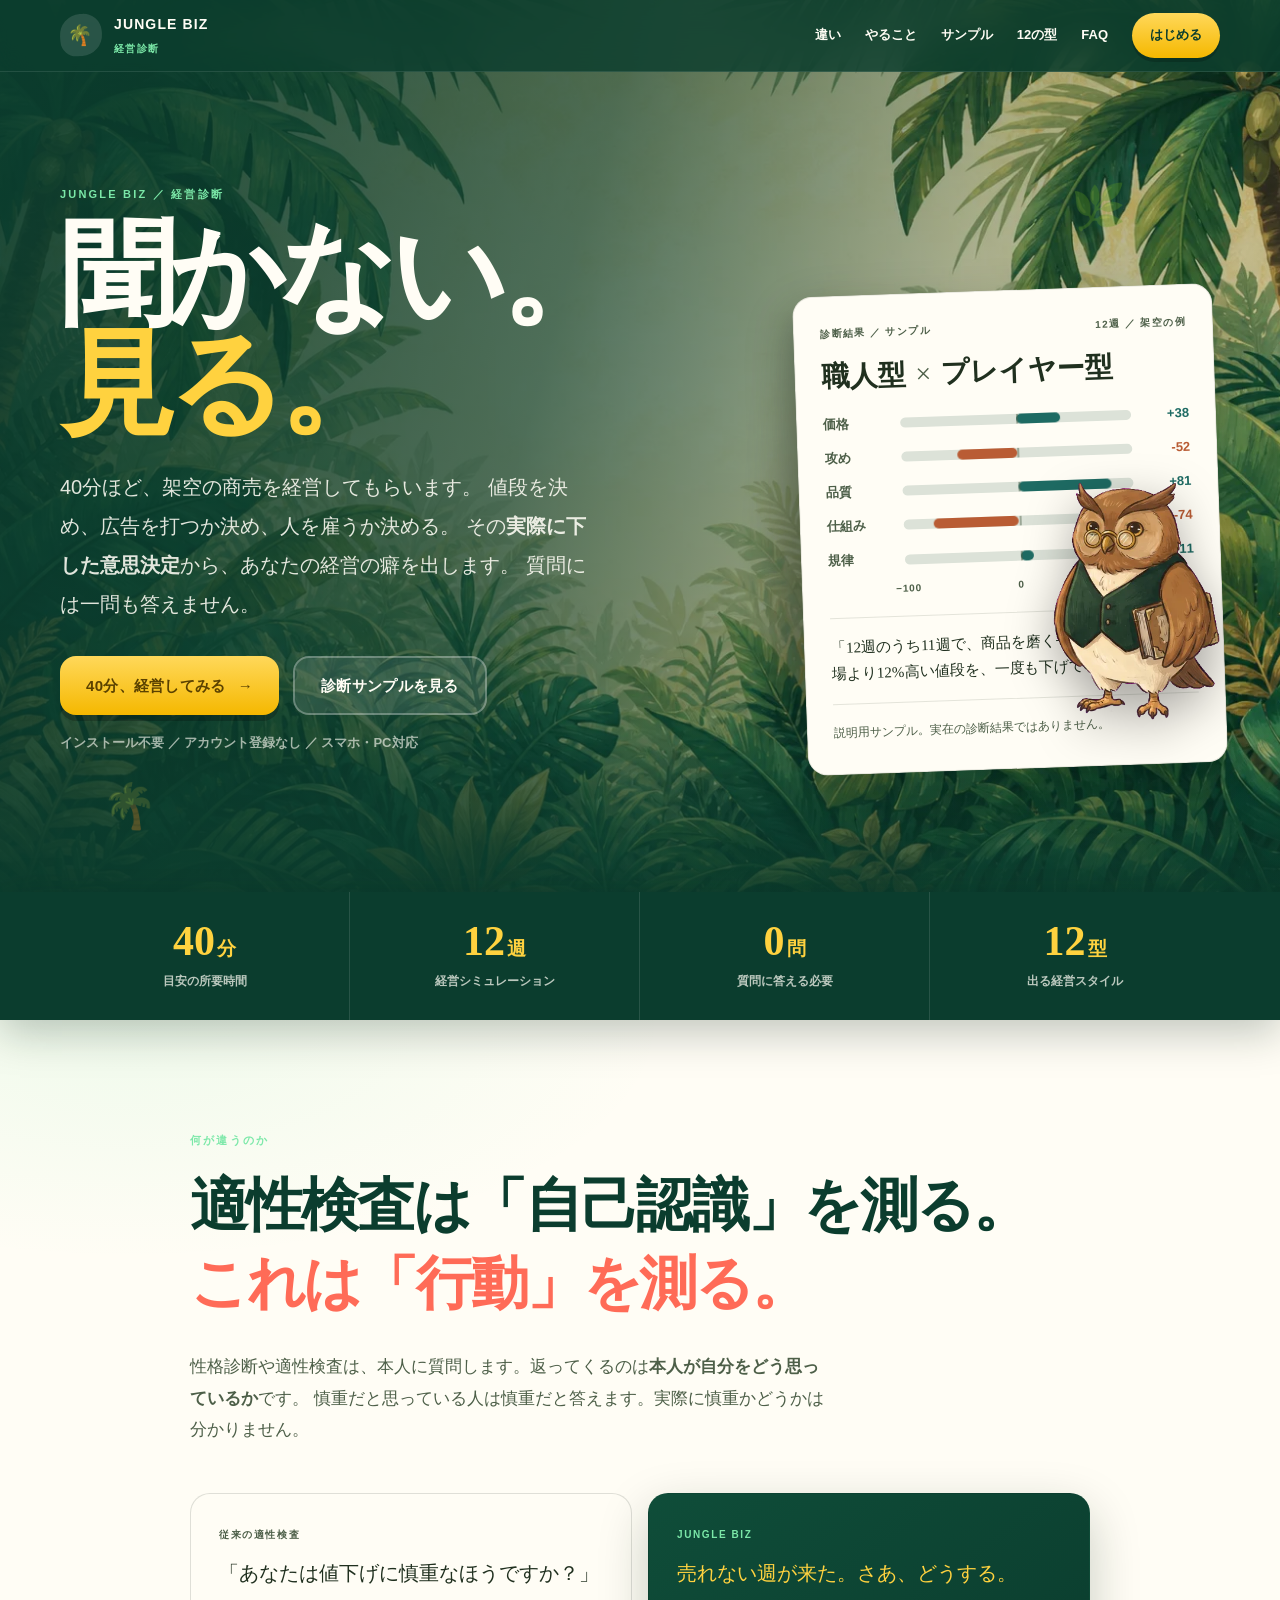
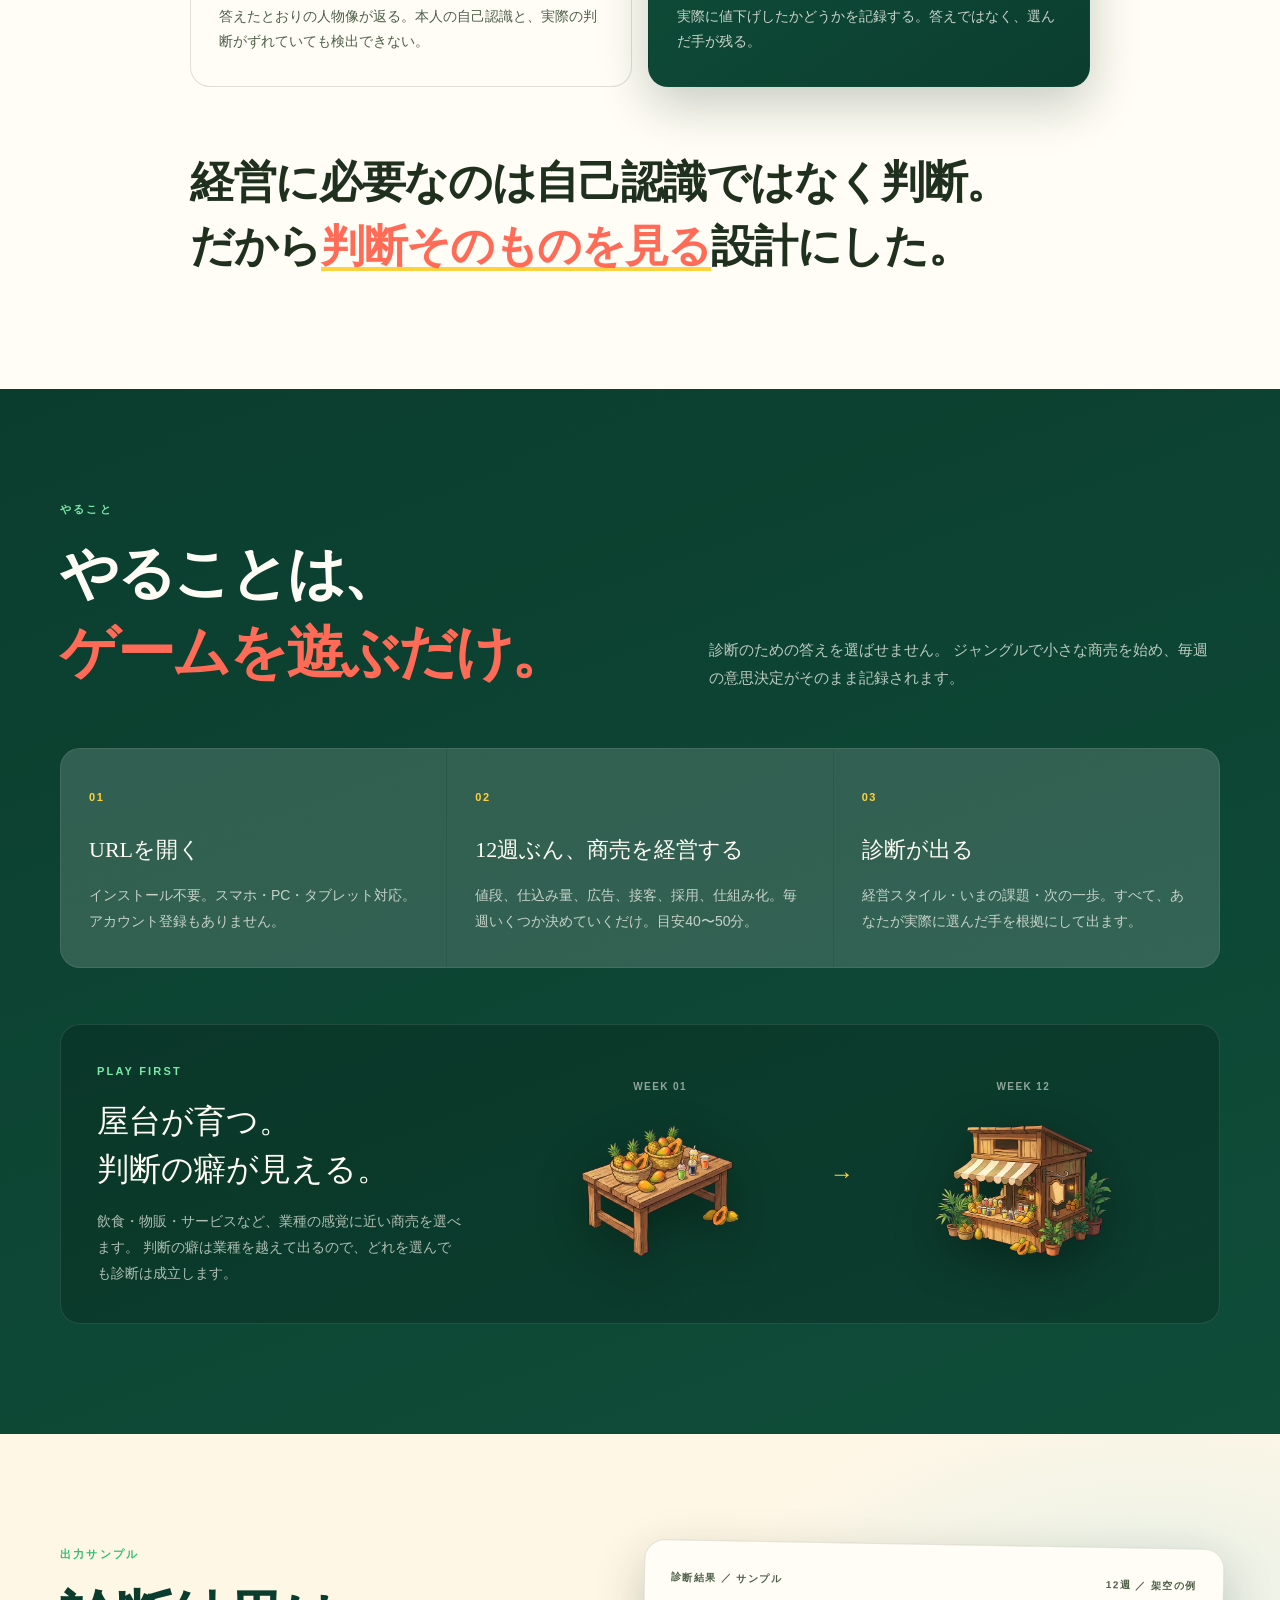
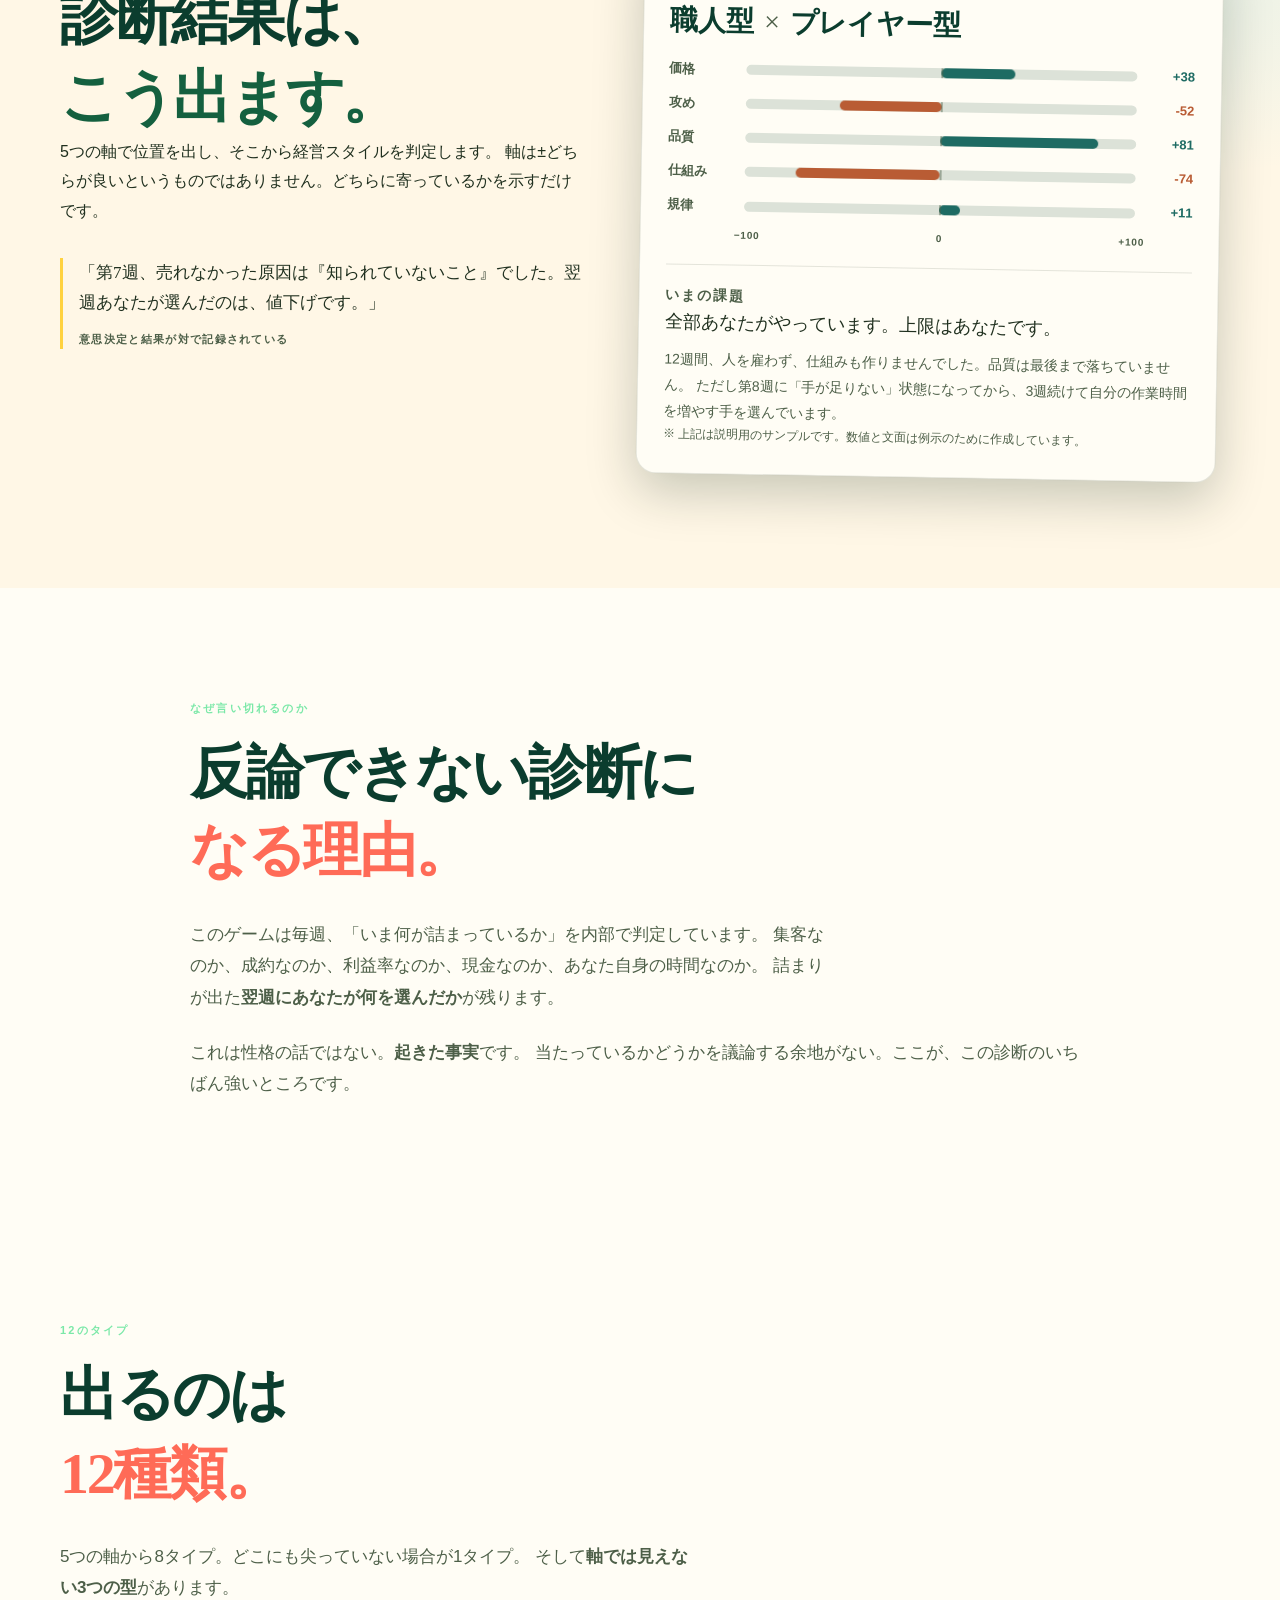
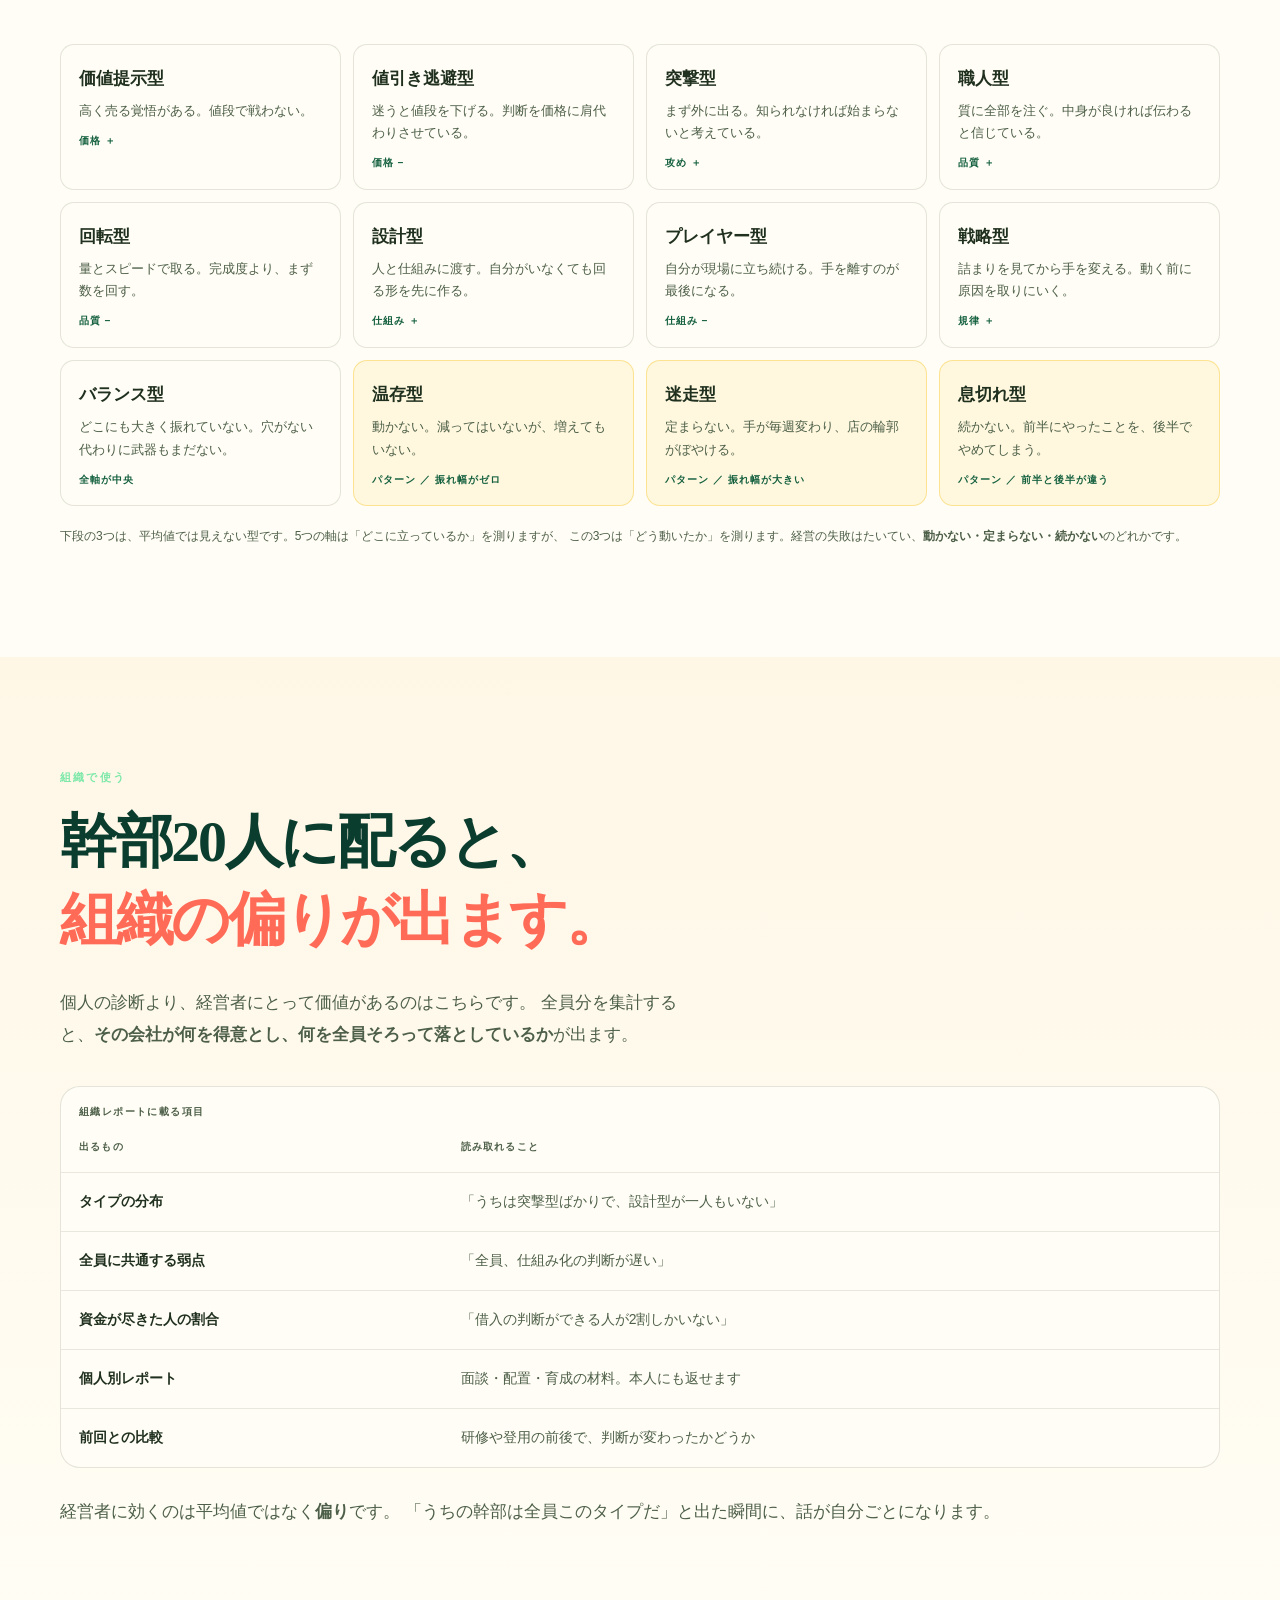
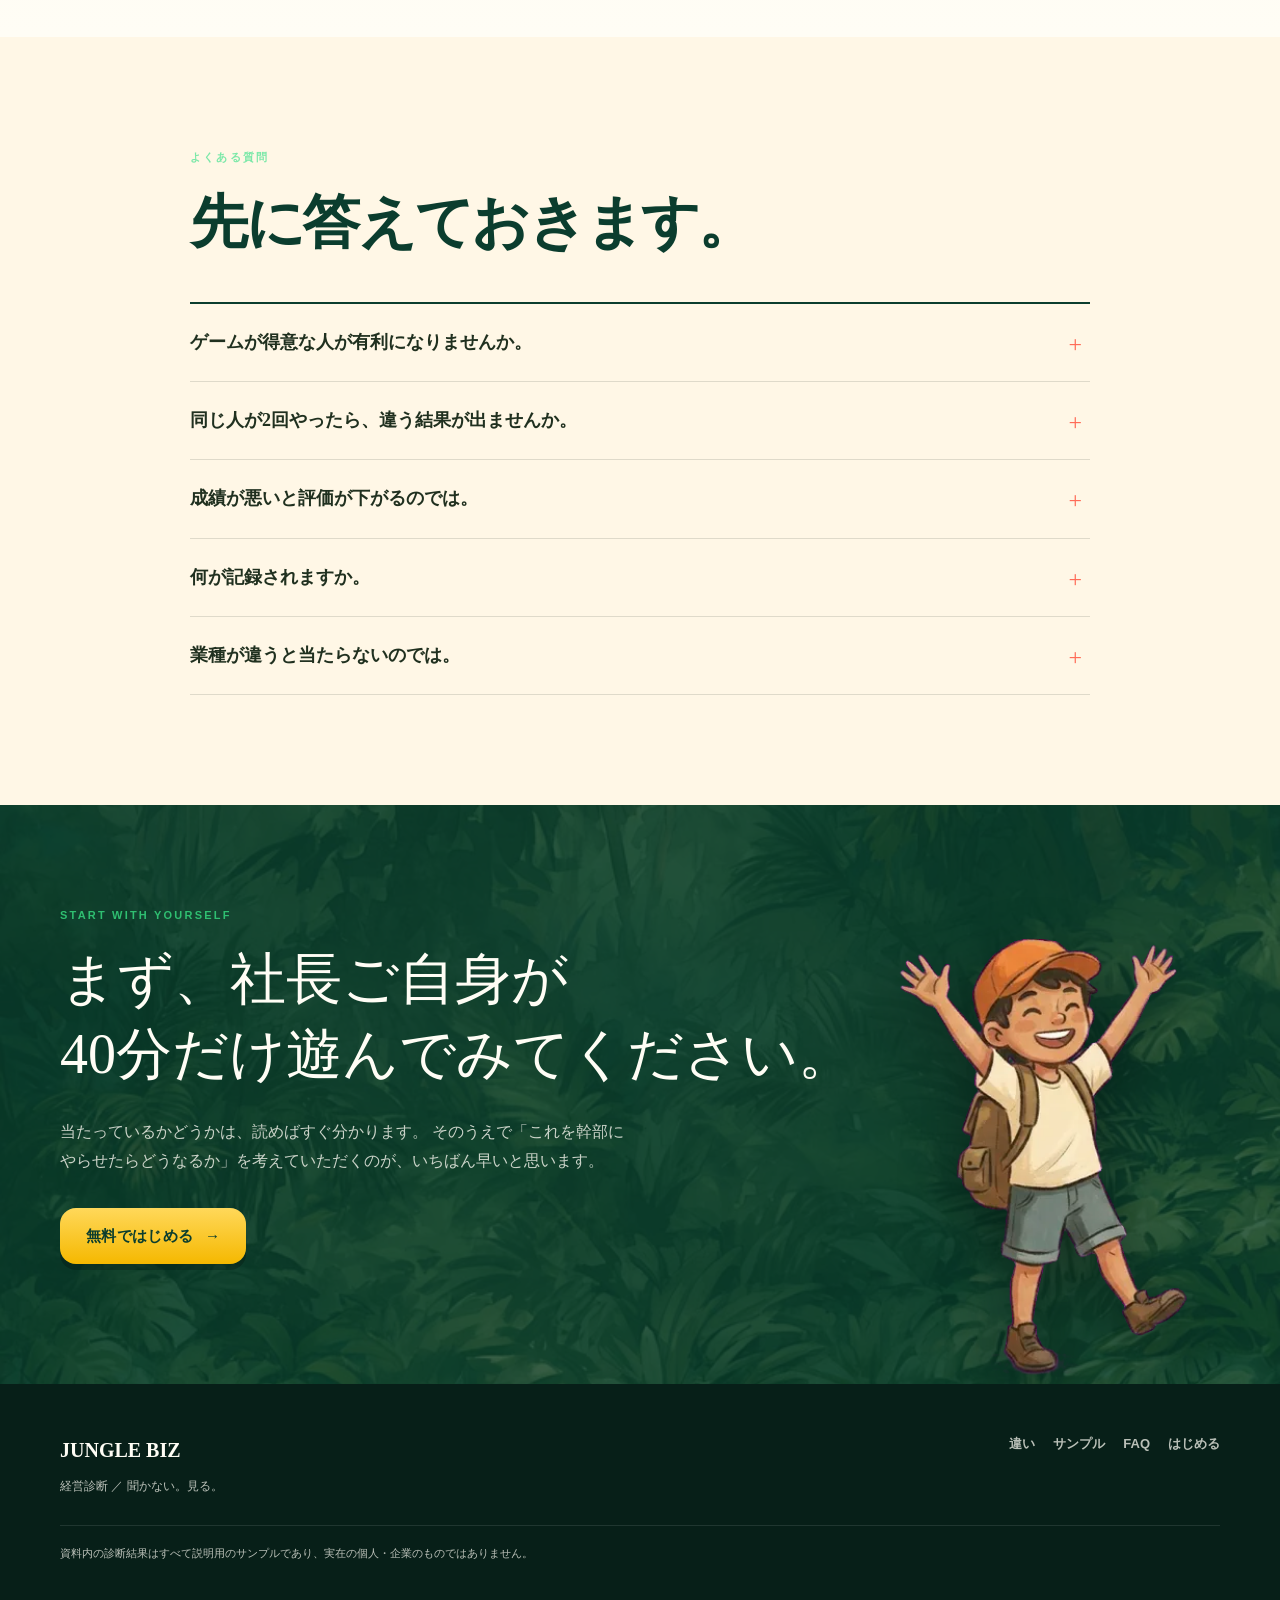
==== commit 44b9a3a7: "LP刷新: Premium Tropicalデザインを公開 lp/パッケージから静的エクスポートした診断LPをトップに配置し、ゲーム本体は play.html へ分離。  Co-authored-by" ====
--- a/index.html
+++ b/index.html
@@ -1,690 +1,2 @@
-<!doctype html>
-<html lang="ja">
-<head>
-<meta charset="utf-8">
-<meta name="viewport" content="width=device-width, initial-scale=1.0, viewport-fit=cover">
-<title>JUNGLE BIZ 経営診断 — 聞かない。見る。</title>
-<meta name="description" content="40分の意思決定から、経営の癖を出します。質問には一問も答えません。JUNGLE BIZ 経営診断。">
-<meta property="og:title" content="JUNGLE BIZ 経営診断 — 聞かない。見る。">
-<meta property="og:description" content="実際に下した意思決定から、あなたの経営の癖を出します。約40分。">
-<meta property="og:type" content="website">
-<style>
-*{margin:0;padding:0;}
-
-  :root{
-    --paper:#EFF1ED;
-    --raise:#E5E9E2;
-    --sunk:#DCE2D8;
-    --ink:#14201A;
-    --ink-2:#495951;
-    --ink-3:#6E7D74;
-    --rule:#C9D2C6;
-    --pos:#1E6B63;
-    --neg:#96662B;
-    --alert:#9C3B2E;
-    --brass:#83764C;
-    --shadow:rgba(20,32,26,.10);
-
-    --display:"Hiragino Mincho ProN","Yu Mincho","YuMincho","MS PMincho",serif;
-    --body:"Hiragino Kaku Gothic ProN","Yu Gothic","YuGothic","Noto Sans JP","Hiragino Sans",sans-serif;
-    --mono:ui-monospace,"SF Mono",SFMono-Regular,Menlo,Consolas,monospace;
-
-    --measure:41rem;
-    --wide:60rem;
-  }
-  @media (prefers-color-scheme: dark){
-    :root:not([data-theme="light"]){
-      --paper:#111814;
-      --raise:#18211C;
-      --sunk:#1E2823;
-      --ink:#E3EAE3;
-      --ink-2:#A6B4AB;
-      --ink-3:#7E8D84;
-      --rule:#2C3831;
-      --pos:#54A995;
-      --neg:#C99A54;
-      --alert:#D2705E;
-      --brass:#A99A6A;
-      --shadow:rgba(0,0,0,.45);
-    }
-  }
-  :root[data-theme="dark"]{
-    --paper:#111814;
-    --raise:#18211C;
-    --sunk:#1E2823;
-    --ink:#E3EAE3;
-    --ink-2:#A6B4AB;
-    --ink-3:#7E8D84;
-    --rule:#2C3831;
-    --pos:#54A995;
-    --neg:#C99A54;
-    --alert:#D2705E;
-    --brass:#A99A6A;
-    --shadow:rgba(0,0,0,.45);
-  }
-
-  *{box-sizing:border-box;}
-  body{
-    margin:0;
-    background:var(--paper);
-    color:var(--ink);
-    font-family:var(--body);
-    font-size:17px;
-    line-height:1.9;
-    -webkit-font-smoothing:antialiased;
-    text-rendering:optimizeLegibility;
-    line-break:strict;
-  }
-
-  .wrap{max-width:var(--wide);margin:0 auto;padding:0 1.5rem 6rem;}
-  .col{max-width:var(--measure);margin-inline:auto;}
-
-  section{padding-block:3.25rem;border-top:1px solid var(--rule);}
-  section:first-of-type{border-top:0;}
-
-  .eyebrow{
-    font-family:var(--mono);
-    font-size:.7rem;
-    letter-spacing:.16em;
-    text-transform:uppercase;
-    color:var(--brass);
-    margin:0 0 .9rem;
-  }
-
-  h1,h2,h3{font-family:var(--display);font-weight:600;text-wrap:pretty;margin:0;}
-  h1{font-size:clamp(2.35rem,8.2vw,4rem);line-height:1.3;letter-spacing:.02em;}
-  h1 .ln{display:block;white-space:nowrap;}
-  h1 .ln + .ln{margin-top:.08em;}
-  h2{font-size:clamp(1.55rem,3.6vw,2.1rem);line-height:1.45;margin-bottom:1.1rem;}
-  h3{font-size:1.12rem;line-height:1.6;margin-bottom:.4rem;}
-  p{margin:0 0 1.15rem;}
-  p:last-child{margin-bottom:0;}
-  strong{font-weight:700;}
-  .lede{font-size:1.1rem;color:var(--ink-2);}
-  .fine{font-size:.86rem;line-height:1.75;color:var(--ink-3);}
-
-  /* ---- hero ---- */
-  .hero{padding-block:5rem 3.5rem;}
-  .hero .col{max-width:44rem;}
-  .hero-mark{
-    font-family:var(--mono);font-size:.72rem;letter-spacing:.22em;
-    text-transform:uppercase;color:var(--ink-3);margin:0 0 2.2rem;
-  }
-  .hero h1 .ln.b{color:var(--pos);}
-  .hero-sub{
-    font-size:1.16rem;line-height:1.95;color:var(--ink-2);
-    margin:1.9rem 0 0;max-width:33rem;
-  }
-
-  /* ---- comparison ---- */
-  .versus{
-    display:grid;grid-template-columns:1fr 1fr;gap:1px;
-    background:var(--rule);border:1px solid var(--rule);
-    margin-block:1.75rem;
-  }
-  .versus > div{background:var(--paper);padding:1.5rem 1.4rem;}
-  .versus .who{
-    font-family:var(--mono);font-size:.7rem;letter-spacing:.14em;
-    text-transform:uppercase;color:var(--ink-3);margin:0 0 .85rem;
-  }
-  .versus .quote{
-    font-family:var(--display);font-size:1.16rem;line-height:1.65;
-    margin:0 0 .85rem;
-  }
-  .versus .this .quote{color:var(--pos);}
-  .versus .note{font-size:.9rem;line-height:1.75;color:var(--ink-2);margin:0;}
-  @media (max-width:620px){.versus{grid-template-columns:1fr;}}
-
-  /* ---- steps ---- */
-  .steps{display:grid;gap:1px;background:var(--rule);border-block:1px solid var(--rule);margin-block:1.75rem;}
-  .step{background:var(--paper);display:grid;grid-template-columns:3.4rem 1fr;gap:1.1rem;padding:1.35rem .2rem;}
-  .step .n{
-    font-family:var(--mono);font-size:.78rem;letter-spacing:.06em;
-    color:var(--brass);padding-top:.42rem;
-  }
-  .step p{margin:0;font-size:.95rem;color:var(--ink-2);line-height:1.8;}
-
-  /* ---- axis meter : signature component ---- */
-  .card{
-    background:var(--raise);
-    border:1px solid var(--rule);
-    padding:1.6rem 1.5rem;
-    box-shadow:0 1px 2px var(--shadow);
-  }
-  .card + .card{margin-top:1rem;}
-  .card-head{
-    display:flex;flex-wrap:wrap;gap:.6rem 1rem;align-items:baseline;
-    justify-content:space-between;margin-bottom:1.35rem;
-  }
-  .card-head .tag{
-    font-family:var(--mono);font-size:.68rem;letter-spacing:.16em;
-    text-transform:uppercase;color:var(--ink-3);
-  }
-  .verdict{font-family:var(--display);font-size:1.5rem;line-height:1.4;margin:0;}
-  .verdict .x{color:var(--ink-3);font-weight:400;padding-inline:.2em;}
-  .verdict .t{white-space:nowrap;}
-
-  .axes{display:grid;gap:.85rem;}
-  .axis{
-    display:grid;
-    grid-template-columns:4.6rem 1fr 3.1rem;
-    align-items:center;gap:.9rem;
-  }
-  .axis-name{font-size:.86rem;color:var(--ink-2);letter-spacing:.02em;}
-  .axis-track{
-    position:relative;height:.65rem;background:var(--sunk);
-    border-radius:1px;overflow:hidden;
-  }
-  .axis-zero{
-    position:absolute;left:50%;top:0;bottom:0;width:1px;
-    background:var(--ink-3);opacity:.55;z-index:2;
-  }
-  .axis-fill{
-    position:absolute;top:0;bottom:0;border-radius:1px;
-    transform-origin:var(--origin,left center);
-  }
-  .axis-fill.p{background:var(--pos);}
-  .axis-fill.n{background:var(--neg);}
-  .axis-val{
-    font-family:var(--mono);font-size:.82rem;text-align:right;
-    font-variant-numeric:tabular-nums;letter-spacing:-.01em;
-  }
-  .axis-val.p{color:var(--pos);}
-  .axis-val.n{color:var(--neg);}
-  .axis-val.z{color:var(--ink-3);}
-
-  .poles{
-    display:flex;justify-content:space-between;
-    font-family:var(--mono);font-size:.64rem;letter-spacing:.1em;
-    color:var(--ink-3);text-transform:uppercase;
-    padding:0 3.1rem 0 5.5rem;margin-top:.6rem;
-  }
-  @media (max-width:560px){
-    .axis{grid-template-columns:4rem 1fr 2.8rem;gap:.6rem;}
-    .axis-name{font-size:.8rem;}
-    .poles{padding:0 2.8rem 0 4.6rem;}
-  }
-
-  @media (prefers-reduced-motion:no-preference){
-    .axis-fill{animation:grow .75s cubic-bezier(.22,.7,.3,1) both;}
-    @keyframes grow{from{transform:scaleX(0);}to{transform:scaleX(1);}}
-  }
-
-  /* ---- evidence quote ---- */
-  .evidence{
-    border-left:2px solid var(--brass);
-    padding:.15rem 0 .15rem 1.1rem;
-    margin:1.15rem 0;
-  }
-  .evidence p{
-    font-family:var(--display);font-size:1.04rem;line-height:1.8;
-    margin:0;color:var(--ink);
-  }
-  .evidence .src{
-    font-family:var(--mono);font-size:.68rem;letter-spacing:.12em;
-    text-transform:uppercase;color:var(--ink-3);margin-top:.55rem;display:block;
-  }
-
-  .finding{margin-top:1.5rem;padding-top:1.35rem;border-top:1px solid var(--rule);}
-  .finding .lbl{
-    font-family:var(--mono);font-size:.68rem;letter-spacing:.14em;
-    text-transform:uppercase;color:var(--alert);margin:0 0 .5rem;
-  }
-  .finding h4{font-family:var(--display);font-size:1.16rem;margin:0 0 .55rem;font-weight:600;line-height:1.55;}
-  .finding p{font-size:.95rem;color:var(--ink-2);margin:0;}
-
-  /* ---- type grid ---- */
-  .types{
-    display:grid;grid-template-columns:repeat(auto-fill,minmax(15rem,1fr));
-    gap:1px;background:var(--rule);border:1px solid var(--rule);margin-block:1.5rem;
-  }
-  .type{background:var(--paper);padding:1.1rem 1.15rem;}
-  .type .nm{font-family:var(--display);font-size:1.05rem;margin:0 0 .3rem;font-weight:600;white-space:nowrap;}
-  .type .ds{font-size:.87rem;line-height:1.7;color:var(--ink-2);margin:0 0 .6rem;}
-  .type .ax{
-    font-family:var(--mono);font-size:.64rem;letter-spacing:.1em;
-    text-transform:uppercase;color:var(--ink-3);
-  }
-  .type.pattern{background:var(--raise);}
-  .type.pattern .nm{color:var(--brass);}
-
-  /* ---- org table ---- */
-  .scroller{overflow-x:auto;margin-block:1.5rem;}
-  table{border-collapse:collapse;width:100%;min-width:34rem;font-size:.93rem;}
-  caption{
-    caption-side:top;text-align:left;font-family:var(--mono);
-    font-size:.68rem;letter-spacing:.14em;text-transform:uppercase;
-    color:var(--ink-3);padding-bottom:.7rem;
-  }
-  th,td{text-align:left;padding:.75rem .9rem;border-bottom:1px solid var(--rule);vertical-align:top;}
-  th{
-    font-family:var(--mono);font-weight:400;font-size:.68rem;letter-spacing:.12em;
-    text-transform:uppercase;color:var(--ink-3);border-bottom-color:var(--ink-3);
-  }
-  td:first-child{color:var(--ink);white-space:nowrap;}
-  td{color:var(--ink-2);}
-  tbody tr:last-child td{border-bottom:0;}
-
-  /* ---- faq ---- */
-  .qa{border-top:1px solid var(--rule);padding-top:1.25rem;margin-top:1.25rem;}
-  .qa:first-of-type{border-top:0;padding-top:0;margin-top:0;}
-  .qa h3{font-size:1.04rem;margin-bottom:.45rem;}
-  .qa p{font-size:.95rem;color:var(--ink-2);margin:0;}
-
-  /* ---- closing ---- */
-  .close{
-    background:var(--raise);border:1px solid var(--rule);
-    padding:2.25rem 1.9rem;margin-top:3.25rem;
-  }
-  .close p:first-child{
-    font-family:var(--display);font-size:1.3rem;line-height:1.75;
-    color:var(--ink);margin-bottom:1rem;
-  }
-  .close p:last-child{margin-bottom:0;font-size:.95rem;color:var(--ink-2);}
-
-  footer{
-    max-width:var(--measure);margin:3rem auto 0;padding-top:1.5rem;
-    border-top:1px solid var(--rule);
-  }
-
-  /* ---- CTA ---- */
-  .cta{ display:flex; flex-wrap:wrap; gap:.9rem; align-items:center; margin-top:2rem; }
-  .btn{
-    display:inline-block; text-decoration:none; font-weight:700; letter-spacing:.02em;
-    padding:.95rem 2rem; border-radius:2px; font-size:1.02rem;
-    background:var(--pos); color:#fff; border:1px solid var(--pos);
-    transition:transform .12s ease, filter .12s ease;
-  }
-  .btn:hover{ filter:brightness(1.08); }
-  .btn:active{ transform:translateY(1px); }
-  .btn:focus-visible{ outline:2px solid var(--brass); outline-offset:3px; }
-  .btn.ghost{ background:transparent; color:var(--ink); border-color:var(--rule); }
-  .cta-note{ font-size:.86rem; color:var(--ink-3); line-height:1.7; }
-  .sticky{
-    position:sticky; bottom:0; z-index:5; margin-top:3rem;
-    background:var(--raise); border-top:1px solid var(--rule);
-    padding:1rem 1.5rem; display:flex; flex-wrap:wrap; gap:.8rem 1.2rem;
-    align-items:center; justify-content:space-between;
-  }
-  .sticky .lbl{ font-size:.92rem; color:var(--ink-2); }
-  .sticky .btn{ padding:.7rem 1.5rem; font-size:.95rem; }
-</style>
-</head>
-<body>
-
-
-<div class="wrap">
-
-  <section class="hero">
-    <div class="col">
-      <p class="hero-mark">JUNGLE BIZ ／ 経営診断</p>
-      <h1><span class="ln">聞かない。</span><span class="ln b">見る。</span></h1>
-      <p class="hero-sub">
-        40分ほど、架空の商売を経営してもらいます。値段を決め、広告を打つか決め、人を雇うか決める。
-        その<strong>実際に下した意思決定</strong>から、あなたの経営の癖を出します。
-        質問には一問も答えません。
-      </p>
-
-      <div class="cta">
-        <a class="btn" href="game.html?lite">遊んでみる（約40分）</a>
-        <span class="cta-note">インストール不要／スマホ・PC・タブレット対応<br>途中でやめても、続きから再開できます</span>
-      </div>
-<div class="sticky">
-  <span class="lbl">約40分。あなたが実際に選んだ手から、経営の癖が出ます。</span>
-  <a class="btn" href="game.html?lite">はじめる</a>
-</div>
-    </div>
-  </section>
-
-  <section>
-    <div class="col">
-      <p class="eyebrow">何が違うのか</p>
-      <h2>適性検査は「自己認識」を測る。<br>これは「行動」を測る。</h2>
-      <p>
-        性格診断や適性検査は、本人に質問します。だから返ってくるのは
-        <strong>本人が自分をどう思っているか</strong>です。
-        慎重だと思っている人は慎重だと答えます。実際に慎重かどうかは分かりません。
-      </p>
-
-      <div class="versus">
-        <div>
-          <p class="who">従来の適性検査</p>
-          <p class="quote">「あなたは値下げに慎重なほうですか？」</p>
-          <p class="note">→ 答えたとおりの人物像が返る。本人の自己認識と、実際の判断がずれていても検出できない。</p>
-        </div>
-        <div class="this">
-          <p class="who">JUNGLE BIZ</p>
-          <p class="quote">売れない週が来た。さあ、どうする。</p>
-          <p class="note">→ 実際に値下げしたかどうかを記録する。答えではなく、選んだ手が残る。</p>
-        </div>
-      </div>
-
-      <p>
-        経営に必要なのは自己認識ではなく判断です。
-        だから<strong>判断そのものを見る</strong>設計にしました。
-      </p>
-    </div>
-  </section>
-
-  <section>
-    <div class="col">
-      <p class="eyebrow">やること</p>
-      <h2>やることは、ゲームを遊ぶだけ</h2>
-
-      <div class="steps">
-        <div class="step">
-          <div class="n">01</div>
-          <div>
-            <h3>URLを開く</h3>
-            <p>インストール不要。スマホでもPCでもタブレットでも動きます。アカウント登録もありません。</p>
-          </div>
-        </div>
-        <div class="step">
-          <div class="n">02</div>
-          <div>
-            <h3>12週ぶん、商売を経営する</h3>
-            <p>ジャングルで小さな商売を始めます。値段、仕込み量、広告、接客、採用、仕組み化。毎週いくつか決めていくだけです。目安40〜50分。</p>
-          </div>
-        </div>
-        <div class="step">
-          <div class="n">03</div>
-          <div>
-            <h3>診断が出る</h3>
-            <p>経営スタイル・いまの課題・次の一歩。すべて、あなたが実際に選んだ手を根拠にして出ます。</p>
-          </div>
-        </div>
-      </div>
-
-      <p class="fine">
-        遊ぶ商売は数種類から選べます。飲食・物販・サービスなど、業種の感覚に近いものを選んでかまいません。
-        判断の癖は業種を越えて出るので、どれを選んでも診断は成立します。
-      </p>
-    </div>
-  </section>
-
-  <section>
-    <div class="col">
-      <p class="eyebrow">出力サンプル</p>
-      <h2>診断結果は、こう出ます</h2>
-      <p>
-        5つの軸で位置を出し、そこから経営スタイルを判定します。
-        軸は<strong>±どちらが良いというものではありません</strong>。どちらに寄っているかを示すだけです。
-      </p>
-    </div>
-
-    <div class="col">
-      <div class="card">
-        <div class="card-head">
-          <p class="tag">診断結果 ／ サンプル</p>
-          <p class="tag">12週 ／ 架空の例</p>
-        </div>
-
-        <p class="verdict"><span class="t">職人型</span> <span class="x">×</span> <span class="t">プレイヤー型</span></p>
-
-        <div class="axes" style="margin-top:1.4rem;">
-          <div class="axis">
-            <div class="axis-name">価格</div>
-            <div class="axis-track">
-              <div class="axis-fill p" style="left:50%;width:19%;--origin:left center;"></div>
-              <div class="axis-zero"></div>
-            </div>
-            <div class="axis-val p">+38</div>
-          </div>
-          <div class="axis">
-            <div class="axis-name">攻め</div>
-            <div class="axis-track">
-              <div class="axis-fill n" style="right:50%;width:26%;--origin:right center;"></div>
-              <div class="axis-zero"></div>
-            </div>
-            <div class="axis-val n">−52</div>
-          </div>
-          <div class="axis">
-            <div class="axis-name">品質</div>
-            <div class="axis-track">
-              <div class="axis-fill p" style="left:50%;width:40%;--origin:left center;"></div>
-              <div class="axis-zero"></div>
-            </div>
-            <div class="axis-val p">+81</div>
-          </div>
-          <div class="axis">
-            <div class="axis-name">仕組み</div>
-            <div class="axis-track">
-              <div class="axis-fill n" style="right:50%;width:37%;--origin:right center;"></div>
-              <div class="axis-zero"></div>
-            </div>
-            <div class="axis-val n">−74</div>
-          </div>
-          <div class="axis">
-            <div class="axis-name">規律</div>
-            <div class="axis-track">
-              <div class="axis-fill p" style="left:50%;width:6%;--origin:left center;"></div>
-              <div class="axis-zero"></div>
-            </div>
-            <div class="axis-val p">+11</div>
-          </div>
-        </div>
-
-        <div class="poles">
-          <span>−100</span>
-          <span>0</span>
-          <span>+100</span>
-        </div>
-
-        <div class="evidence">
-          <p>「12週のうち11週で、あなたは商品を磨く手を選びました。相場より12%高い値段を、一度も下げていません。」</p>
-          <span class="src">根拠 ／ 第1〜12週の記録より</span>
-        </div>
-
-        <div class="finding">
-          <p class="lbl">いまの課題</p>
-          <h4>全部あなたがやっています。上限はあなたです。</h4>
-          <p>
-            12週間、人を雇わず、仕組みも作りませんでした。品質は最後まで落ちていません。
-            ただし第8週に「手が足りない」状態になってから、3週続けて自分の作業時間を増やす手を選んでいます。
-            商品は伸びていますが、伸ばす先があなたの体力になっています。
-          </p>
-        </div>
-      </div>
-    </div>
-
-    <div class="col">
-      <p class="fine" style="margin-top:1.1rem;">
-        ※ 上記は説明用のサンプルです。実在の診断結果ではありません。数値と文面は例示のために作成しています。
-      </p>
-    </div>
-  </section>
-
-  <section>
-    <div class="col">
-      <p class="eyebrow">なぜ言い切れるのか</p>
-      <h2>反論できない診断になる理由</h2>
-      <p>
-        このゲームは毎週、<strong>「いま何が詰まっているか」</strong>を内部で判定しています。
-        集客なのか、成約なのか、利益率なのか、現金なのか、あなた自身の時間なのか。
-      </p>
-      <p>
-        そして、詰まりが出た<strong>翌週にあなたが何を選んだか</strong>が残ります。
-        だから診断はこう書けます。
-      </p>
-
-      <div class="evidence">
-        <p>「第7週、売れなかった原因は『知られていないこと』でした。翌週あなたが選んだのは、値下げです。」</p>
-        <span class="src">意思決定と結果が対で記録されている</span>
-      </div>
-
-      <p>
-        これは性格の話ではありません。<strong>起きた事実</strong>です。
-        当たっているかどうかを議論する余地がない。ここが、この診断のいちばん強いところです。
-      </p>
-    </div>
-  </section>
-
-  <section>
-    <div class="col">
-      <p class="eyebrow">12のタイプ</p>
-      <h2>出るのは12種類</h2>
-      <p>
-        5つの軸から8タイプ。どこにも尖っていない場合が1タイプ。
-        そして<strong>軸では見えない3つの型</strong>があります。
-      </p>
-    </div>
-
-    <div class="types">
-      <div class="type">
-        <p class="nm">価値提示型</p>
-        <p class="ds">高く売る覚悟がある。値段で戦わない。</p>
-        <p class="ax">価格 ＋</p>
-      </div>
-      <div class="type">
-        <p class="nm">値引き逃避型</p>
-        <p class="ds">迷うと値段を下げる。判断を価格に肩代わりさせている。</p>
-        <p class="ax">価格 −</p>
-      </div>
-      <div class="type">
-        <p class="nm">突撃型</p>
-        <p class="ds">まず外に出る。知られなければ始まらないと考えている。</p>
-        <p class="ax">攻め ＋</p>
-      </div>
-      <div class="type">
-        <p class="nm">職人型</p>
-        <p class="ds">質に全部を注ぐ。中身が良ければ伝わると信じている。</p>
-        <p class="ax">品質 ＋</p>
-      </div>
-      <div class="type">
-        <p class="nm">回転型</p>
-        <p class="ds">量とスピードで取る。完成度より、まず数を回す。</p>
-        <p class="ax">品質 −</p>
-      </div>
-      <div class="type">
-        <p class="nm">設計型</p>
-        <p class="ds">人と仕組みに渡す。自分がいなくても回る形を先に作る。</p>
-        <p class="ax">仕組み ＋</p>
-      </div>
-      <div class="type">
-        <p class="nm">プレイヤー型</p>
-        <p class="ds">自分が現場に立ち続ける。手を離すのが最後になる。</p>
-        <p class="ax">仕組み −</p>
-      </div>
-      <div class="type">
-        <p class="nm">戦略型</p>
-        <p class="ds">詰まりを見てから手を変える。動く前に原因を取りにいく。</p>
-        <p class="ax">規律 ＋</p>
-      </div>
-      <div class="type">
-        <p class="nm">バランス型</p>
-        <p class="ds">どこにも大きく振れていない。穴がない代わりに武器もまだない。</p>
-        <p class="ax">全軸が中央</p>
-      </div>
-      <div class="type pattern">
-        <p class="nm">温存型</p>
-        <p class="ds">動かない。減ってはいないが、増えてもいない。</p>
-        <p class="ax">パターン ／ 振れ幅がゼロ</p>
-      </div>
-      <div class="type pattern">
-        <p class="nm">迷走型</p>
-        <p class="ds">定まらない。手が毎週変わり、店の輪郭がぼやける。</p>
-        <p class="ax">パターン ／ 振れ幅が大きい</p>
-      </div>
-      <div class="type pattern">
-        <p class="nm">息切れ型</p>
-        <p class="ds">続かない。前半にやったことを、後半でやめてしまう。</p>
-        <p class="ax">パターン ／ 前半と後半が違う</p>
-      </div>
-    </div>
-
-    <div class="col">
-      <p class="fine">
-        下段の3つは、平均値では見えない型です。
-        5つの軸は「どこに立っているか」を測りますが、この3つは「どう動いたか」を測ります。
-        経営の失敗はたいてい、<strong>動かない・定まらない・続かない</strong>のどれかです。
-      </p>
-    </div>
-  </section>
-
-  <section>
-    <div class="col">
-      <p class="eyebrow">組織で使う</p>
-      <h2>幹部20人に配ると、組織の偏りが出ます</h2>
-      <p>
-        個人の診断より、経営者にとって価値があるのはこちらです。
-        全員分を集計すると、<strong>その会社が何を得意とし、何を全員そろって落としているか</strong>が出ます。
-      </p>
-
-      <div class="scroller">
-        <table>
-          <caption>組織レポートに載る項目</caption>
-          <thead>
-            <tr><th>出るもの</th><th>読み取れること</th></tr>
-          </thead>
-          <tbody>
-            <tr><td>タイプの分布</td><td>「うちは突撃型ばかりで、設計型が一人もいない」</td></tr>
-            <tr><td>全員に共通する弱点</td><td>「全員、仕組み化の判断が遅い」</td></tr>
-            <tr><td>資金が尽きた人の割合</td><td>「借入の判断ができる人が2割しかいない」</td></tr>
-            <tr><td>個人別レポート</td><td>面談・配置・育成の材料。本人にも返せます</td></tr>
-            <tr><td>前回との比較</td><td>研修や登用の前後で、判断が変わったかどうか</td></tr>
-          </tbody>
-        </table>
-      </div>
-
-      <p>
-        経営者に効くのは平均値ではなく<strong>偏り</strong>です。
-        「うちの幹部は全員このタイプだ」と出た瞬間に、話が自分ごとになります。
-      </p>
-    </div>
-  </section>
-
-  <section>
-    <div class="col">
-      <p class="eyebrow">よくある質問</p>
-      <h2>先に答えておきます</h2>
-
-      <div class="qa">
-        <h3>ゲームが得意な人が有利になりませんか。</h3>
-        <p>操作の速さや反射神経は一切関係ありません。毎週いくつか選ぶだけで、時間制限もありません。測っているのは上手さではなく、選び方の偏りです。</p>
-      </div>
-
-      <div class="qa">
-        <h3>同じ人が2回やったら、違う結果が出ませんか。</h3>
-        <p>そこは重視して作っています。12種類の戦略パターンを機械で何百回も走らせ、同じ戦略なら同じタイプが出るかを毎回測りながら調整しています。ぶれる軸は出さない方針です。</p>
-      </div>
-
-      <div class="qa">
-        <h3>成績が悪いと評価が下がるのでは。</h3>
-        <p>これは優劣をつける道具ではありません。軸に良い側・悪い側はなく、職人型が設計型より優れているということもありません。使い方として、人事評価そのものに直結させることは想定していません。</p>
-      </div>
-
-      <div class="qa">
-        <h3>何が記録されますか。</h3>
-        <p>毎週の意思決定（値段・仕込み・広告・選んだ行動）と、その結果です。個人を特定する情報は、法人としてお使いいただく場合に、企業側と本人へ用途を明示したうえでのみ結びつけます。個人でお試しの場合は、既定で記録は共有されません。</p>
-      </div>
-
-      <div class="qa">
-        <h3>業種が違うと当たらないのでは。</h3>
-        <p>判断の癖は業種を越えます。値段を下げて逃げるか、人に任せられるか、詰まりを見てから動くか。どの商売でも同じことを問われます。なお、業種に合わせた専用版の制作も可能です。</p>
-      </div>
-    </div>
-
-    <div class="col">
-      <div class="close">
-        <p>まず、社長ご自身が40分だけ遊んでみてください。</p>
-        <p>
-          当たっているかどうかは、読めばすぐ分かります。
-          そのうえで「これを幹部にやらせたらどうなるか」を考えていただくのが、いちばん早いと思います。
-        </p>
-        <div class="cta">
-          <a class="btn" href="game.html?lite">はじめる（約40分）</a>
-        </div>
-      </div>
-    </div>
-
-    <footer class="col">
-      <p class="fine">
-        JUNGLE BIZ 経営診断 ／ 資料内の診断結果はすべて説明用のサンプルであり、実在の個人・企業のものではありません。
-      </p>
-    </footer>
-  </section>
-
-</div>
-
-</body>
-</html>
+<!DOCTYPE html><html lang="ja"><head><meta charSet="utf-8"/><meta name="viewport" content="width=device-width, initial-scale=1"/><link rel="preload" href="./jungle/owl.webp" as="image"/><link rel="preload" href="./jungle/juice-s0.webp" as="image"/><link rel="preload" href="./jungle/juice-s3.webp" as="image"/><link rel="preload" href="./jungle/player-celebrate.webp" as="image"/><link rel="stylesheet" href="./landing.css" data-rsc-css-href="/_next/static/css/index.WfmlkJHw.css" data-precedence="vite-rsc/importer-resources"/><title>JUNGLE BIZ 経営診断 — 聞かない。見る。</title><meta name="description" content="40分、架空の商売を経営するだけ。質問に答えず、実際に選んだ意思決定から経営の癖を可視化する経営診断ゲーム。"/><meta property="og:title" content="JUNGLE BIZ 経営診断 — 聞かない。見る。"/><meta property="og:description" content="適性検査は自己認識を測る。これは行動を測る。"/><meta property="og:type" content="website"/><meta property="og:locale" content="ja_JP"/><meta property="og:image" content="https://tommy0369.github.io/jungle-biz/jungle/title-bg.webp"/><meta name="twitter:card" content="summary_large_image"/><meta name="twitter:title" content="JUNGLE BIZ 経営診断 — 聞かない。見る。"/><meta name="twitter:description" content="適性検査は自己認識を測る。これは行動を測る。"/><meta name="twitter:image" content="https://tommy0369.github.io/jungle-biz/jungle/title-bg.webp"/><link rel="icon" href="./jungle/owl.webp"/>
+</head><body><a class="skip-link" href="#main-content">本文へ移動</a><header class="site-header"><a class="brand" href="#main-content" aria-label="JUNGLE BIZ トップへ"><span class="brand-mark" aria-hidden="true">🌴</span><span>JUNGLE BIZ<small>経営診断</small></span></a><nav aria-label="ページ内ナビゲーション"><a href="#difference">違い</a><a href="#flow">やること</a><a href="#sample">サンプル</a><a href="#types">12の型</a><a href="#faq">FAQ</a><a class="nav-cta" href="./play.html">はじめる</a></nav></header><main id="main-content"><section class="hero" aria-labelledby="hero-title"><div class="hero-bg" aria-hidden="true"><img src="./jungle/title-bg.webp" alt="" class="hero-bg-img" fetchPriority="high" decoding="async"/><div class="hero-bg-shade"></div><div class="hero-leaf hero-leaf-a">🌿</div><div class="hero-leaf hero-leaf-b">🍃</div><div class="hero-leaf hero-leaf-c">🌴</div></div><div class="hero-inner wrap"><div class="hero-copy"><p class="eyebrow">JUNGLE BIZ ／ 経営診断</p><h1 id="hero-title"><span class="ln">聞かない。</span><em class="ln accent">見る。</em></h1><p class="hero-lead">40分ほど、架空の商売を経営してもらいます。 値段を決め、広告を打つか決め、人を雇うか決める。 その<strong>実際に下した意思決定</strong>から、あなたの経営の癖を出します。 質問には一問も答えません。</p><div class="hero-actions"><a class="button primary" href="./play.html">40分、経営してみる<span aria-hidden="true">→</span></a><a class="button ghost" href="#sample">診断サンプルを見る</a></div><p class="microcopy">インストール不要 ／ アカウント登録なし ／ スマホ・PC対応</p></div><div class="hero-visual" aria-hidden="true"><div class="ticket-shadow"></div><article class="diagnosis-ticket"><div class="ticket-head"><span>診断結果 ／ サンプル</span><span>12週 ／ 架空の例</span></div><p class="ticket-verdict"><span>職人型</span><span class="x">×</span><span>プレイヤー型</span></p><div class="axes"><div class="axis"><div class="axis-name">価格</div><div class="axis-track"><div class="axis-fill p" style="left:50%;width:19%;transform-origin:left center"></div><div class="axis-zero"></div></div><div class="axis-val p">+38</div></div><div class="axis"><div class="axis-name">攻め</div><div class="axis-track"><div class="axis-fill n" style="right:50%;width:26%;transform-origin:right center"></div><div class="axis-zero"></div></div><div class="axis-val n">-52</div></div><div class="axis"><div class="axis-name">品質</div><div class="axis-track"><div class="axis-fill p" style="left:50%;width:40.5%;transform-origin:left center"></div><div class="axis-zero"></div></div><div class="axis-val p">+81</div></div><div class="axis"><div class="axis-name">仕組み</div><div class="axis-track"><div class="axis-fill n" style="right:50%;width:37%;transform-origin:right center"></div><div class="axis-zero"></div></div><div class="axis-val n">-74</div></div><div class="axis"><div class="axis-name">規律</div><div class="axis-track"><div class="axis-fill p" style="left:50%;width:5.5%;transform-origin:left center"></div><div class="axis-zero"></div></div><div class="axis-val p">+11</div></div></div><div class="poles" aria-hidden="true"><span>−100</span><span>0</span><span>+100</span></div><blockquote>「12週のうち11週で、商品を磨く手を選びました。相場より12%高い値段を、一度も下げていません。」</blockquote><small>説明用サンプル。実在の診断結果ではありません。</small></article><img class="owl" src="./jungle/owl.webp" width="338" height="454" alt=""/></div></div></section><section class="proof-bar" aria-label="概要"><div class="wrap proof-grid"><div><strong>40<small>分</small></strong><span>目安の所要時間</span></div><div><strong>12<small>週</small></strong><span>経営シミュレーション</span></div><div><strong>0<small>問</small></strong><span>質問に答える必要</span></div><div><strong>12<small>型</small></strong><span>出る経営スタイル</span></div></div></section><section class="section difference-section" id="difference"><div class="wrap narrow"><p class="section-label">何が違うのか</p><h2>適性検査は「自己認識」を測る。<br/><span>これは「行動」を測る。</span></h2><p class="section-lead left-lead">性格診断や適性検査は、本人に質問します。返ってくるのは<strong>本人が自分をどう思っているか</strong>です。 慎重だと思っている人は慎重だと答えます。実際に慎重かどうかは分かりません。</p><div class="versus"><article><p class="who">従来の適性検査</p><p class="quote">「あなたは値下げに慎重なほうですか？」</p><p class="note">答えたとおりの人物像が返る。本人の自己認識と、実際の判断がずれていても検出できない。</p></article><article class="this"><p class="who">JUNGLE BIZ</p><p class="quote">売れない週が来た。さあ、どうする。</p><p class="note">実際に値下げしたかどうかを記録する。答えではなく、選んだ手が残る。</p></article></div><p class="big-idea">経営に必要なのは自己認識ではなく判断。<br/>だから<span>判断そのものを見る</span>設計にした。</p></div></section><section class="section flow-section" id="flow"><div class="wrap"><div class="split-heading"><div><p class="section-label">やること</p><h2>やることは、<br/><span>ゲームを遊ぶだけ。</span></h2></div><p class="split-note">診断のための答えを選ばせません。 ジャングルで小さな商売を始め、毎週の意思決定がそのまま記録されます。</p></div><div class="steps"><article><span>01</span><h3>URLを開く</h3><p>インストール不要。スマホ・PC・タブレット対応。アカウント登録もありません。</p></article><article><span>02</span><h3>12週ぶん、商売を経営する</h3><p>値段、仕込み量、広告、接客、採用、仕組み化。毎週いくつか決めていくだけ。目安40〜50分。</p></article><article><span>03</span><h3>診断が出る</h3><p>経営スタイル・いまの課題・次の一歩。すべて、あなたが実際に選んだ手を根拠にして出ます。</p></article></div><div class="growth-panel"><div class="growth-copy"><p class="mini-label">PLAY FIRST</p><h3>屋台が育つ。<br/>判断の癖が見える。</h3><p>飲食・物販・サービスなど、業種の感覚に近い商売を選べます。 判断の癖は業種を越えて出るので、どれを選んでも診断は成立します。</p></div><div class="stall-stage"><div><span>WEEK 01</span><img src="./jungle/juice-s0.webp" width="1024" height="559" alt="小さなジュース屋台"/></div><b aria-hidden="true">→</b><div><span>WEEK 12</span><img src="./jungle/juice-s3.webp" width="1024" height="559" alt="成長したジュース店舗"/></div></div></div></div></section><section class="section sample-section" id="sample"><div class="wrap sample-layout"><div class="sample-copy"><p class="section-label light">出力サンプル</p><h2>診断結果は、<br/><span>こう出ます。</span></h2><p>5つの軸で位置を出し、そこから経営スタイルを判定します。 軸は±どちらが良いというものではありません。どちらに寄っているかを示すだけです。</p><div class="evidence"><p>「第7週、売れなかった原因は『知られていないこと』でした。翌週あなたが選んだのは、値下げです。」</p><span class="src">意思決定と結果が対で記録されている</span></div></div><article class="sample-card"><div class="ticket-head"><span>診断結果 ／ サンプル</span><span>12週 ／ 架空の例</span></div><p class="ticket-verdict dark"><span>職人型</span><span class="x">×</span><span>プレイヤー型</span></p><div class="axes"><div class="axis"><div class="axis-name">価格</div><div class="axis-track"><div class="axis-fill p" style="left:50%;width:19%;transform-origin:left center"></div><div class="axis-zero"></div></div><div class="axis-val p">+38</div></div><div class="axis"><div class="axis-name">攻め</div><div class="axis-track"><div class="axis-fill n" style="right:50%;width:26%;transform-origin:right center"></div><div class="axis-zero"></div></div><div class="axis-val n">-52</div></div><div class="axis"><div class="axis-name">品質</div><div class="axis-track"><div class="axis-fill p" style="left:50%;width:40.5%;transform-origin:left center"></div><div class="axis-zero"></div></div><div class="axis-val p">+81</div></div><div class="axis"><div class="axis-name">仕組み</div><div class="axis-track"><div class="axis-fill n" style="right:50%;width:37%;transform-origin:right center"></div><div class="axis-zero"></div></div><div class="axis-val n">-74</div></div><div class="axis"><div class="axis-name">規律</div><div class="axis-track"><div class="axis-fill p" style="left:50%;width:5.5%;transform-origin:left center"></div><div class="axis-zero"></div></div><div class="axis-val p">+11</div></div></div><div class="poles" aria-hidden="true"><span>−100</span><span>0</span><span>+100</span></div><div class="finding"><p class="finding-label">いまの課題</p><h4>全部あなたがやっています。上限はあなたです。</h4><p>12週間、人を雇わず、仕組みも作りませんでした。品質は最後まで落ちていません。 ただし第8週に「手が足りない」状態になってから、3週続けて自分の作業時間を増やす手を選んでいます。</p></div><p class="fine">※ 上記は説明用のサンプルです。数値と文面は例示のために作成しています。</p></article></div></section><section class="section evidence-section"><div class="wrap narrow"><p class="section-label">なぜ言い切れるのか</p><h2>反論できない診断に<br/><span>なる理由。</span></h2><p class="section-lead left-lead">このゲームは毎週、「いま何が詰まっているか」を内部で判定しています。 集客なのか、成約なのか、利益率なのか、現金なのか、あなた自身の時間なのか。 詰まりが出た<strong>翌週にあなたが何を選んだか</strong>が残ります。</p><p class="closing-line">これは性格の話ではない。<strong>起きた事実</strong>です。 当たっているかどうかを議論する余地がない。ここが、この診断のいちばん強いところです。</p></div></section><section class="section types-section" id="types"><div class="wrap"><p class="section-label">12のタイプ</p><h2>出るのは<br/><span>12種類。</span></h2><p class="section-lead left-lead">5つの軸から8タイプ。どこにも尖っていない場合が1タイプ。 そして<strong>軸では見えない3つの型</strong>があります。</p><div class="types-grid"><article><p class="type-name">価値提示型</p><p class="type-desc">高く売る覚悟がある。値段で戦わない。</p><p class="type-axis">価格 ＋</p></article><article><p class="type-name">値引き逃避型</p><p class="type-desc">迷うと値段を下げる。判断を価格に肩代わりさせている。</p><p class="type-axis">価格 −</p></article><article><p class="type-name">突撃型</p><p class="type-desc">まず外に出る。知られなければ始まらないと考えている。</p><p class="type-axis">攻め ＋</p></article><article><p class="type-name">職人型</p><p class="type-desc">質に全部を注ぐ。中身が良ければ伝わると信じている。</p><p class="type-axis">品質 ＋</p></article><article><p class="type-name">回転型</p><p class="type-desc">量とスピードで取る。完成度より、まず数を回す。</p><p class="type-axis">品質 −</p></article><article><p class="type-name">設計型</p><p class="type-desc">人と仕組みに渡す。自分がいなくても回る形を先に作る。</p><p class="type-axis">仕組み ＋</p></article><article><p class="type-name">プレイヤー型</p><p class="type-desc">自分が現場に立ち続ける。手を離すのが最後になる。</p><p class="type-axis">仕組み −</p></article><article><p class="type-name">戦略型</p><p class="type-desc">詰まりを見てから手を変える。動く前に原因を取りにいく。</p><p class="type-axis">規律 ＋</p></article><article><p class="type-name">バランス型</p><p class="type-desc">どこにも大きく振れていない。穴がない代わりに武器もまだない。</p><p class="type-axis">全軸が中央</p></article><article class="pattern"><p class="type-name">温存型</p><p class="type-desc">動かない。減ってはいないが、増えてもいない。</p><p class="type-axis">パターン ／ 振れ幅がゼロ</p></article><article class="pattern"><p class="type-name">迷走型</p><p class="type-desc">定まらない。手が毎週変わり、店の輪郭がぼやける。</p><p class="type-axis">パターン ／ 振れ幅が大きい</p></article><article class="pattern"><p class="type-name">息切れ型</p><p class="type-desc">続かない。前半にやったことを、後半でやめてしまう。</p><p class="type-axis">パターン ／ 前半と後半が違う</p></article></div><p class="fine types-note">下段の3つは、平均値では見えない型です。5つの軸は「どこに立っているか」を測りますが、 この3つは「どう動いたか」を測ります。経営の失敗はたいてい、<strong>動かない・定まらない・続かない</strong>のどれかです。</p></div></section><section class="section org-section"><div class="wrap"><p class="section-label">組織で使う</p><h2>幹部20人に配ると、<br/><span>組織の偏りが出ます。</span></h2><p class="section-lead left-lead">個人の診断より、経営者にとって価値があるのはこちらです。 全員分を集計すると、<strong>その会社が何を得意とし、何を全員そろって落としているか</strong>が出ます。</p><div class="table-wrap"><table><caption>組織レポートに載る項目</caption><thead><tr><th>出るもの</th><th>読み取れること</th></tr></thead><tbody><tr><td>タイプの分布</td><td>「うちは突撃型ばかりで、設計型が一人もいない」</td></tr><tr><td>全員に共通する弱点</td><td>「全員、仕組み化の判断が遅い」</td></tr><tr><td>資金が尽きた人の割合</td><td>「借入の判断ができる人が2割しかいない」</td></tr><tr><td>個人別レポート</td><td>面談・配置・育成の材料。本人にも返せます</td></tr><tr><td>前回との比較</td><td>研修や登用の前後で、判断が変わったかどうか</td></tr></tbody></table></div><p class="org-closer">経営者に効くのは平均値ではなく<strong>偏り</strong>です。 「うちの幹部は全員このタイプだ」と出た瞬間に、話が自分ごとになります。</p></div></section><section class="section faq-section" id="faq"><div class="wrap narrow"><p class="section-label">よくある質問</p><h2>先に答えておきます。</h2><div class="faq-list"><details><summary>ゲームが得意な人が有利になりませんか。</summary><p>操作の速さや反射神経は一切関係ありません。毎週いくつか選ぶだけで、時間制限もありません。測っているのは上手さではなく、選び方の偏りです。</p></details><details><summary>同じ人が2回やったら、違う結果が出ませんか。</summary><p>そこは重視して作っています。12種類の戦略パターンを機械で何百回も走らせ、同じ戦略なら同じタイプが出るかを毎回測りながら調整しています。ぶれる軸は出さない方針です。</p></details><details><summary>成績が悪いと評価が下がるのでは。</summary><p>これは優劣をつける道具ではありません。軸に良い側・悪い側はなく、職人型が設計型より優れているということもありません。人事評価そのものに直結させることは想定していません。</p></details><details><summary>何が記録されますか。</summary><p>毎週の意思決定（値段・仕込み・広告・選んだ行動）と、その結果です。個人を特定する情報は、法人としてお使いいただく場合に、企業側と本人へ用途を明示したうえでのみ結びつけます。個人でお試しの場合は、既定で記録は共有されません。</p></details><details><summary>業種が違うと当たらないのでは。</summary><p>判断の癖は業種を越えます。値段を下げて逃げるか、人に任せられるか、詰まりを見てから動くか。どの商売でも同じことを問われます。業種に合わせた専用版の制作も可能です。</p></details></div></div></section><section class="final-cta"><img src="./jungle/player-celebrate.webp" width="308" height="454" alt="" aria-hidden="true" class="final-char"/><div class="wrap final-inner"><p class="section-label light">START WITH YOURSELF</p><h2>まず、社長ご自身が<br/>40分だけ遊んでみてください。</h2><p>当たっているかどうかは、読めばすぐ分かります。 そのうえで「これを幹部にやらせたらどうなるか」を考えていただくのが、いちばん早いと思います。</p><a class="button primary bright" href="./play.html">無料ではじめる<span aria-hidden="true">→</span></a></div></section></main><footer><div class="wrap footer-grid"><div><strong>JUNGLE BIZ</strong><p>経営診断 ／ 聞かない。見る。</p></div><div class="footer-links"><a href="#difference">違い</a><a href="#sample">サンプル</a><a href="#faq">FAQ</a><a href="./play.html">はじめる</a></div></div><div class="wrap footer-note">資料内の診断結果はすべて説明用のサンプルであり、実在の個人・企業のものではありません。</div></footer><div class="mobile-sticky" aria-label="クイックアクション"><a class="button primary bright" href="./play.html">40分、経営してみる</a></div></body></html>
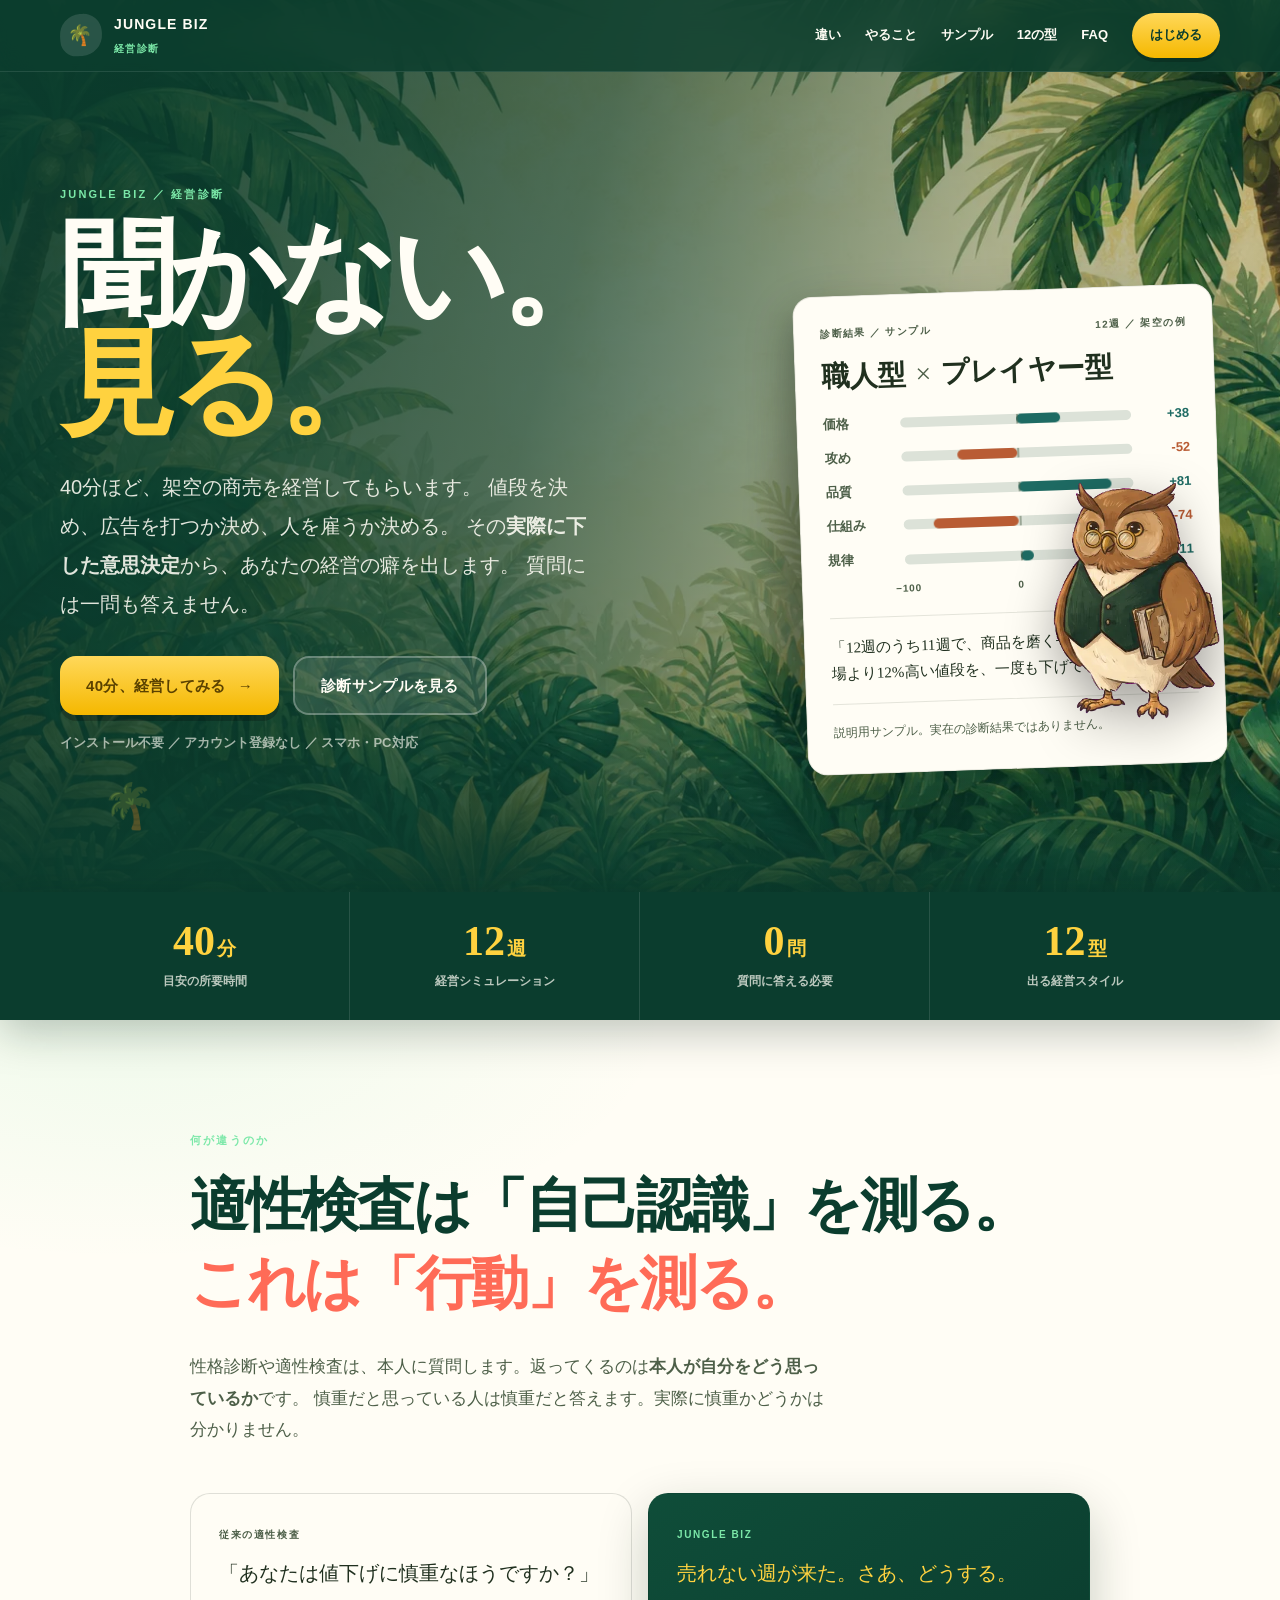
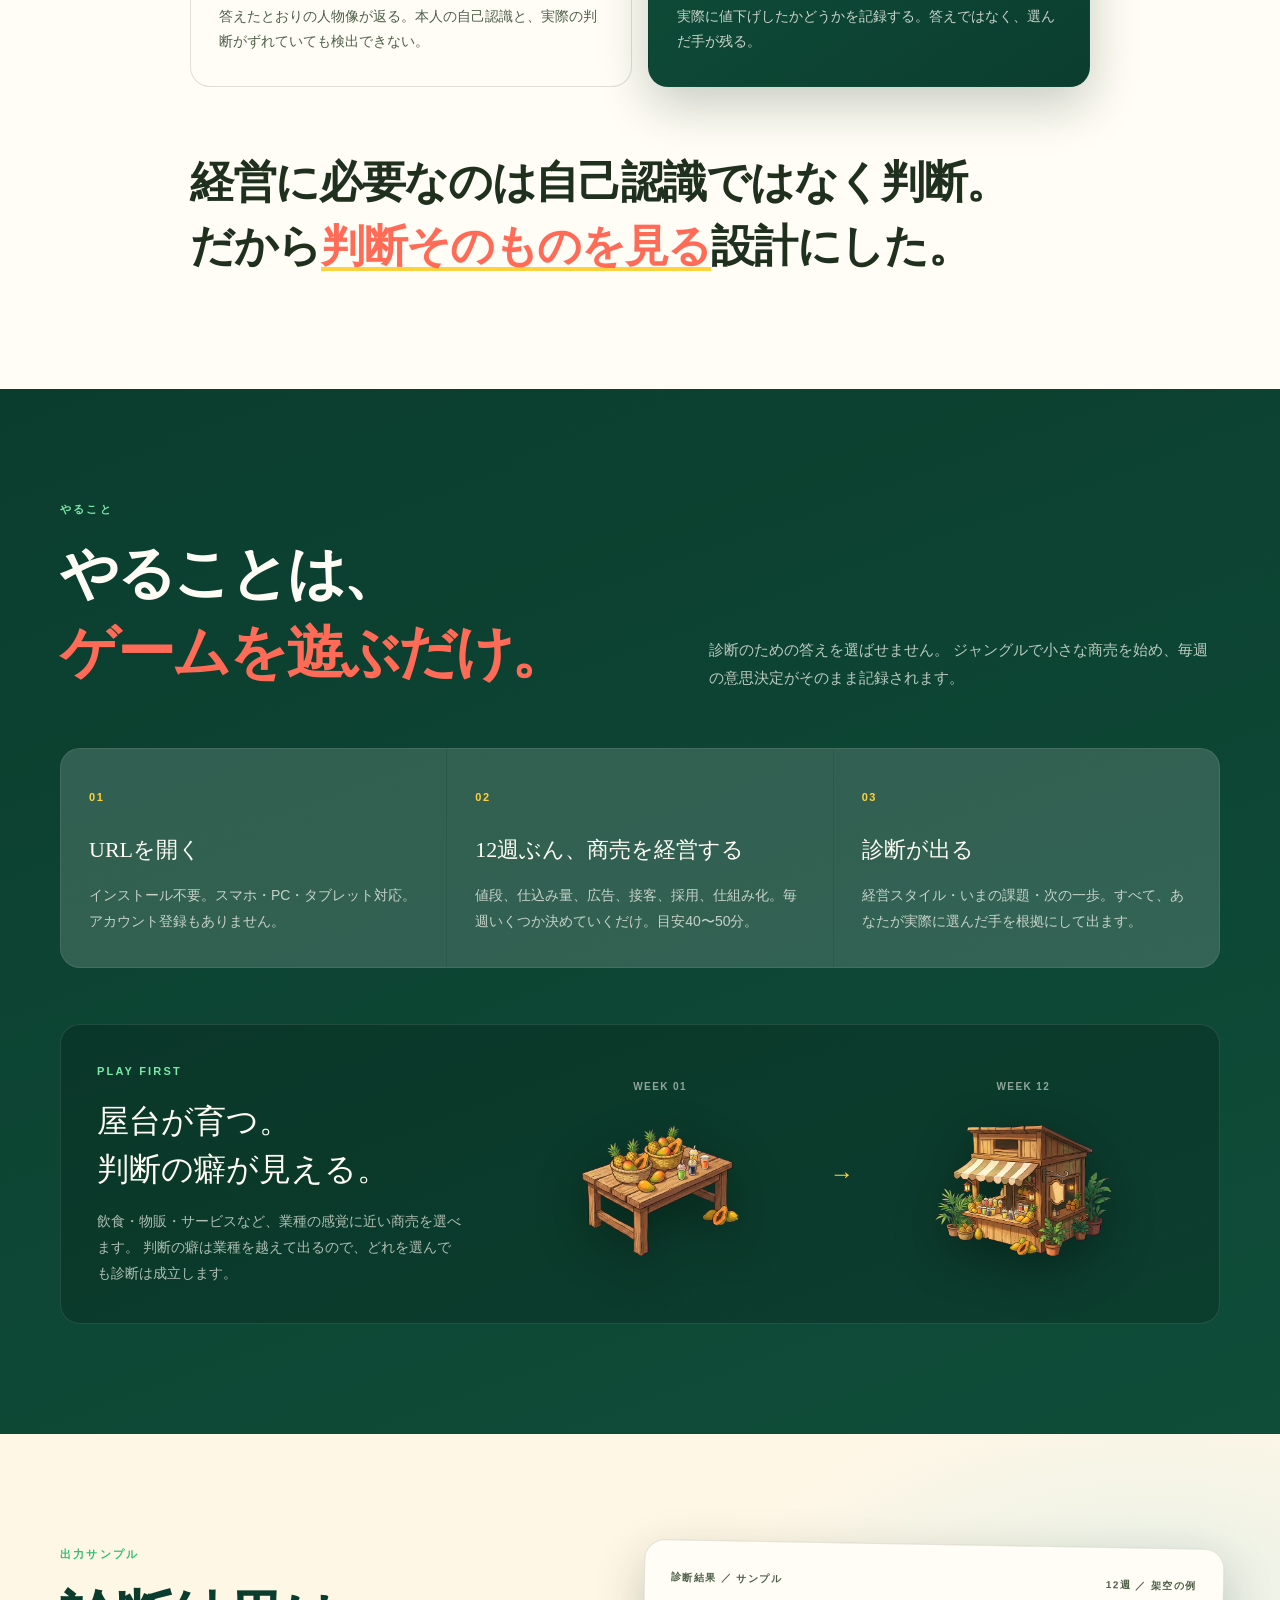
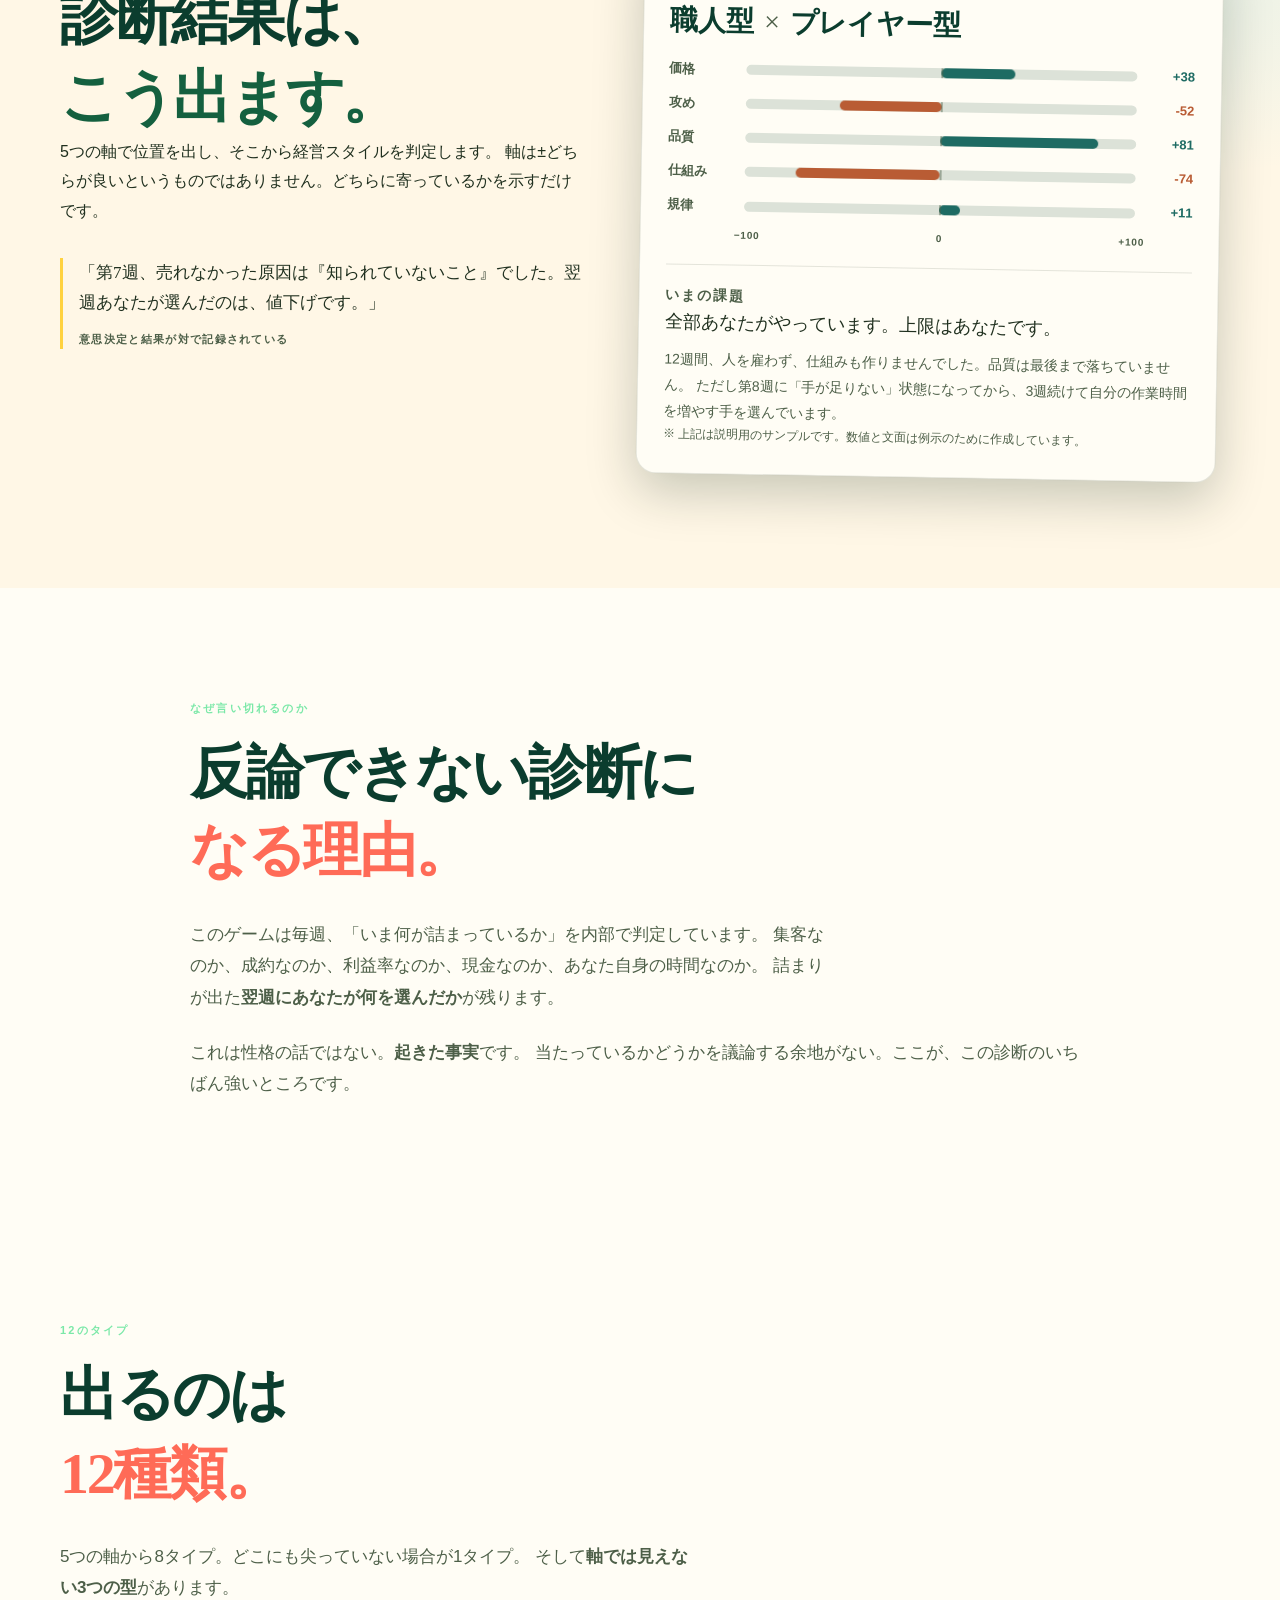
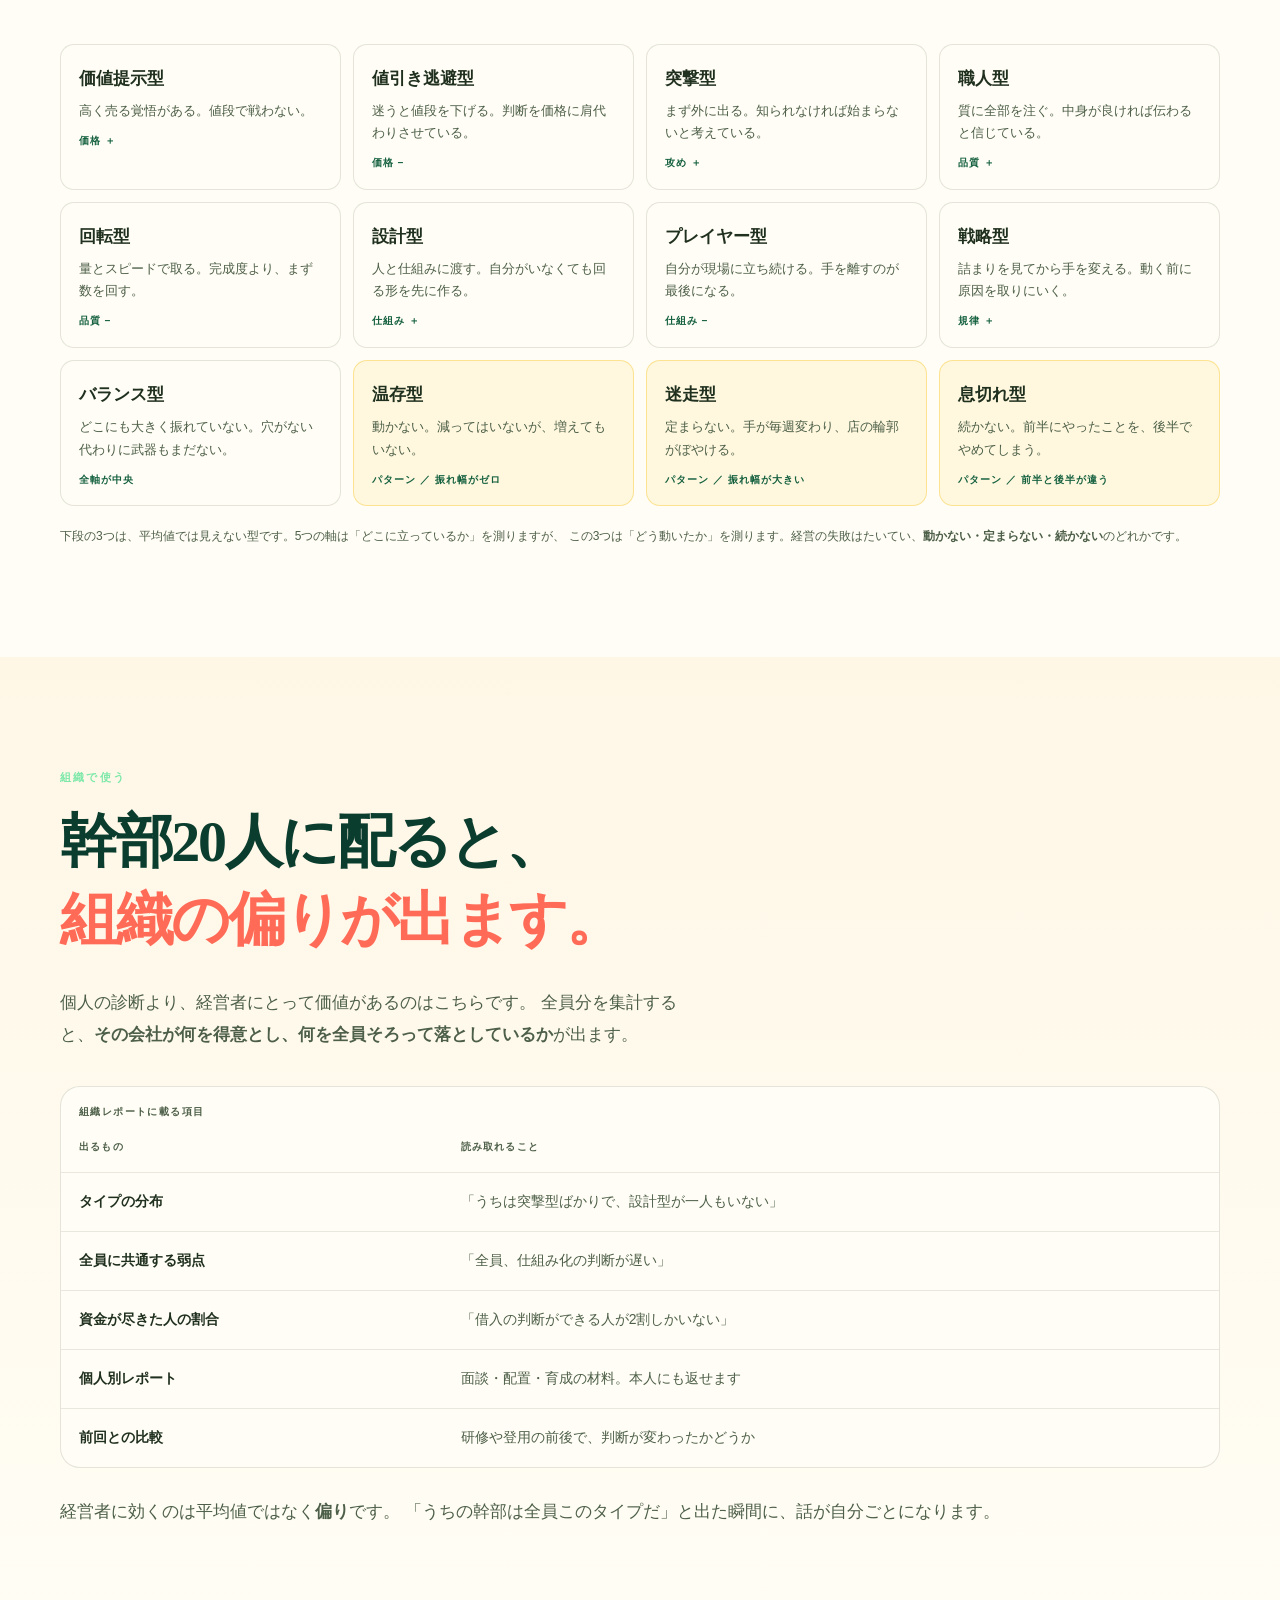
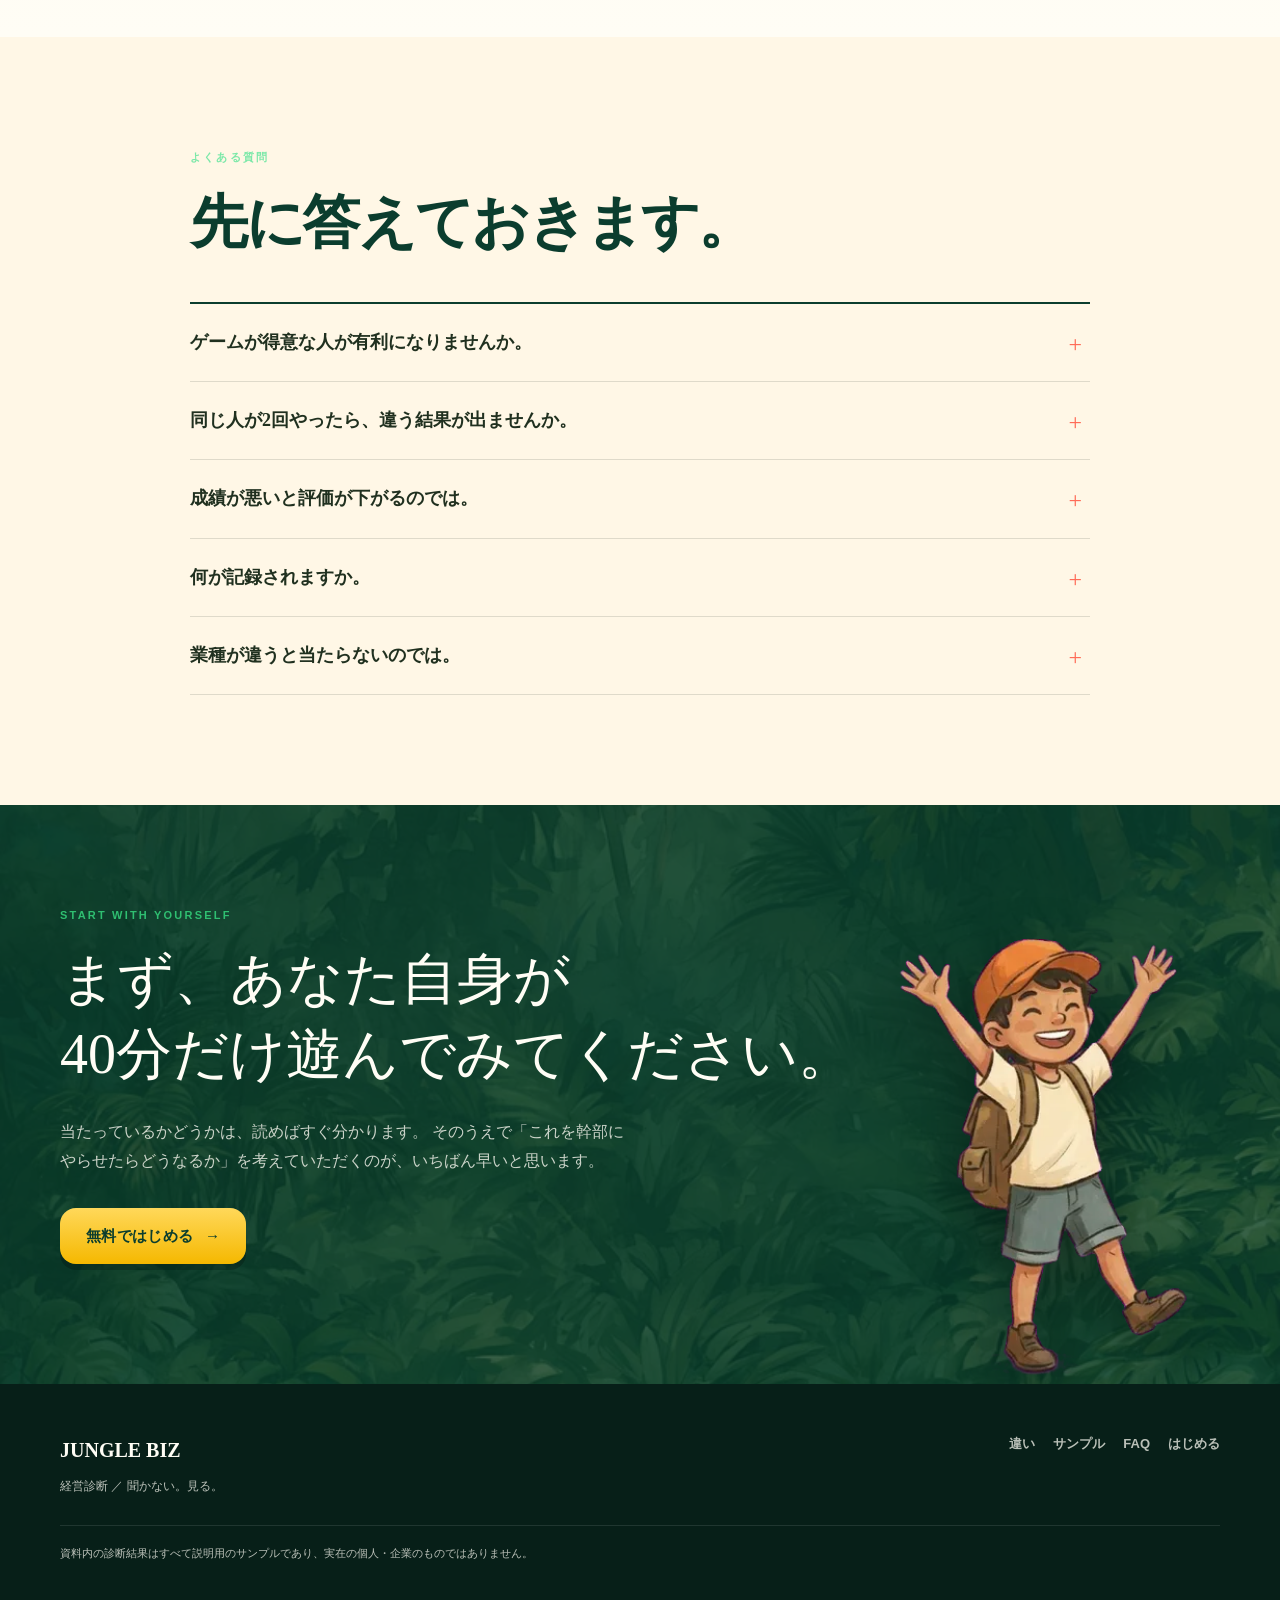
==== commit 990136ae: "文言修正: 社長ご自身が → あなた自身が Co-authored-by: Cursor <cursoragent@cursor.com>" ====
--- a/index.html
+++ b/index.html
@@ -1,2 +1,2 @@
 <!DOCTYPE html><html lang="ja"><head><meta charSet="utf-8"/><meta name="viewport" content="width=device-width, initial-scale=1"/><link rel="preload" href="./jungle/owl.webp" as="image"/><link rel="preload" href="./jungle/juice-s0.webp" as="image"/><link rel="preload" href="./jungle/juice-s3.webp" as="image"/><link rel="preload" href="./jungle/player-celebrate.webp" as="image"/><link rel="stylesheet" href="./landing.css" data-rsc-css-href="/_next/static/css/index.WfmlkJHw.css" data-precedence="vite-rsc/importer-resources"/><title>JUNGLE BIZ 経営診断 — 聞かない。見る。</title><meta name="description" content="40分、架空の商売を経営するだけ。質問に答えず、実際に選んだ意思決定から経営の癖を可視化する経営診断ゲーム。"/><meta property="og:title" content="JUNGLE BIZ 経営診断 — 聞かない。見る。"/><meta property="og:description" content="適性検査は自己認識を測る。これは行動を測る。"/><meta property="og:type" content="website"/><meta property="og:locale" content="ja_JP"/><meta property="og:image" content="https://tommy0369.github.io/jungle-biz/jungle/title-bg.webp"/><meta name="twitter:card" content="summary_large_image"/><meta name="twitter:title" content="JUNGLE BIZ 経営診断 — 聞かない。見る。"/><meta name="twitter:description" content="適性検査は自己認識を測る。これは行動を測る。"/><meta name="twitter:image" content="https://tommy0369.github.io/jungle-biz/jungle/title-bg.webp"/><link rel="icon" href="./jungle/owl.webp"/>
-</head><body><a class="skip-link" href="#main-content">本文へ移動</a><header class="site-header"><a class="brand" href="#main-content" aria-label="JUNGLE BIZ トップへ"><span class="brand-mark" aria-hidden="true">🌴</span><span>JUNGLE BIZ<small>経営診断</small></span></a><nav aria-label="ページ内ナビゲーション"><a href="#difference">違い</a><a href="#flow">やること</a><a href="#sample">サンプル</a><a href="#types">12の型</a><a href="#faq">FAQ</a><a class="nav-cta" href="./play.html">はじめる</a></nav></header><main id="main-content"><section class="hero" aria-labelledby="hero-title"><div class="hero-bg" aria-hidden="true"><img src="./jungle/title-bg.webp" alt="" class="hero-bg-img" fetchPriority="high" decoding="async"/><div class="hero-bg-shade"></div><div class="hero-leaf hero-leaf-a">🌿</div><div class="hero-leaf hero-leaf-b">🍃</div><div class="hero-leaf hero-leaf-c">🌴</div></div><div class="hero-inner wrap"><div class="hero-copy"><p class="eyebrow">JUNGLE BIZ ／ 経営診断</p><h1 id="hero-title"><span class="ln">聞かない。</span><em class="ln accent">見る。</em></h1><p class="hero-lead">40分ほど、架空の商売を経営してもらいます。 値段を決め、広告を打つか決め、人を雇うか決める。 その<strong>実際に下した意思決定</strong>から、あなたの経営の癖を出します。 質問には一問も答えません。</p><div class="hero-actions"><a class="button primary" href="./play.html">40分、経営してみる<span aria-hidden="true">→</span></a><a class="button ghost" href="#sample">診断サンプルを見る</a></div><p class="microcopy">インストール不要 ／ アカウント登録なし ／ スマホ・PC対応</p></div><div class="hero-visual" aria-hidden="true"><div class="ticket-shadow"></div><article class="diagnosis-ticket"><div class="ticket-head"><span>診断結果 ／ サンプル</span><span>12週 ／ 架空の例</span></div><p class="ticket-verdict"><span>職人型</span><span class="x">×</span><span>プレイヤー型</span></p><div class="axes"><div class="axis"><div class="axis-name">価格</div><div class="axis-track"><div class="axis-fill p" style="left:50%;width:19%;transform-origin:left center"></div><div class="axis-zero"></div></div><div class="axis-val p">+38</div></div><div class="axis"><div class="axis-name">攻め</div><div class="axis-track"><div class="axis-fill n" style="right:50%;width:26%;transform-origin:right center"></div><div class="axis-zero"></div></div><div class="axis-val n">-52</div></div><div class="axis"><div class="axis-name">品質</div><div class="axis-track"><div class="axis-fill p" style="left:50%;width:40.5%;transform-origin:left center"></div><div class="axis-zero"></div></div><div class="axis-val p">+81</div></div><div class="axis"><div class="axis-name">仕組み</div><div class="axis-track"><div class="axis-fill n" style="right:50%;width:37%;transform-origin:right center"></div><div class="axis-zero"></div></div><div class="axis-val n">-74</div></div><div class="axis"><div class="axis-name">規律</div><div class="axis-track"><div class="axis-fill p" style="left:50%;width:5.5%;transform-origin:left center"></div><div class="axis-zero"></div></div><div class="axis-val p">+11</div></div></div><div class="poles" aria-hidden="true"><span>−100</span><span>0</span><span>+100</span></div><blockquote>「12週のうち11週で、商品を磨く手を選びました。相場より12%高い値段を、一度も下げていません。」</blockquote><small>説明用サンプル。実在の診断結果ではありません。</small></article><img class="owl" src="./jungle/owl.webp" width="338" height="454" alt=""/></div></div></section><section class="proof-bar" aria-label="概要"><div class="wrap proof-grid"><div><strong>40<small>分</small></strong><span>目安の所要時間</span></div><div><strong>12<small>週</small></strong><span>経営シミュレーション</span></div><div><strong>0<small>問</small></strong><span>質問に答える必要</span></div><div><strong>12<small>型</small></strong><span>出る経営スタイル</span></div></div></section><section class="section difference-section" id="difference"><div class="wrap narrow"><p class="section-label">何が違うのか</p><h2>適性検査は「自己認識」を測る。<br/><span>これは「行動」を測る。</span></h2><p class="section-lead left-lead">性格診断や適性検査は、本人に質問します。返ってくるのは<strong>本人が自分をどう思っているか</strong>です。 慎重だと思っている人は慎重だと答えます。実際に慎重かどうかは分かりません。</p><div class="versus"><article><p class="who">従来の適性検査</p><p class="quote">「あなたは値下げに慎重なほうですか？」</p><p class="note">答えたとおりの人物像が返る。本人の自己認識と、実際の判断がずれていても検出できない。</p></article><article class="this"><p class="who">JUNGLE BIZ</p><p class="quote">売れない週が来た。さあ、どうする。</p><p class="note">実際に値下げしたかどうかを記録する。答えではなく、選んだ手が残る。</p></article></div><p class="big-idea">経営に必要なのは自己認識ではなく判断。<br/>だから<span>判断そのものを見る</span>設計にした。</p></div></section><section class="section flow-section" id="flow"><div class="wrap"><div class="split-heading"><div><p class="section-label">やること</p><h2>やることは、<br/><span>ゲームを遊ぶだけ。</span></h2></div><p class="split-note">診断のための答えを選ばせません。 ジャングルで小さな商売を始め、毎週の意思決定がそのまま記録されます。</p></div><div class="steps"><article><span>01</span><h3>URLを開く</h3><p>インストール不要。スマホ・PC・タブレット対応。アカウント登録もありません。</p></article><article><span>02</span><h3>12週ぶん、商売を経営する</h3><p>値段、仕込み量、広告、接客、採用、仕組み化。毎週いくつか決めていくだけ。目安40〜50分。</p></article><article><span>03</span><h3>診断が出る</h3><p>経営スタイル・いまの課題・次の一歩。すべて、あなたが実際に選んだ手を根拠にして出ます。</p></article></div><div class="growth-panel"><div class="growth-copy"><p class="mini-label">PLAY FIRST</p><h3>屋台が育つ。<br/>判断の癖が見える。</h3><p>飲食・物販・サービスなど、業種の感覚に近い商売を選べます。 判断の癖は業種を越えて出るので、どれを選んでも診断は成立します。</p></div><div class="stall-stage"><div><span>WEEK 01</span><img src="./jungle/juice-s0.webp" width="1024" height="559" alt="小さなジュース屋台"/></div><b aria-hidden="true">→</b><div><span>WEEK 12</span><img src="./jungle/juice-s3.webp" width="1024" height="559" alt="成長したジュース店舗"/></div></div></div></div></section><section class="section sample-section" id="sample"><div class="wrap sample-layout"><div class="sample-copy"><p class="section-label light">出力サンプル</p><h2>診断結果は、<br/><span>こう出ます。</span></h2><p>5つの軸で位置を出し、そこから経営スタイルを判定します。 軸は±どちらが良いというものではありません。どちらに寄っているかを示すだけです。</p><div class="evidence"><p>「第7週、売れなかった原因は『知られていないこと』でした。翌週あなたが選んだのは、値下げです。」</p><span class="src">意思決定と結果が対で記録されている</span></div></div><article class="sample-card"><div class="ticket-head"><span>診断結果 ／ サンプル</span><span>12週 ／ 架空の例</span></div><p class="ticket-verdict dark"><span>職人型</span><span class="x">×</span><span>プレイヤー型</span></p><div class="axes"><div class="axis"><div class="axis-name">価格</div><div class="axis-track"><div class="axis-fill p" style="left:50%;width:19%;transform-origin:left center"></div><div class="axis-zero"></div></div><div class="axis-val p">+38</div></div><div class="axis"><div class="axis-name">攻め</div><div class="axis-track"><div class="axis-fill n" style="right:50%;width:26%;transform-origin:right center"></div><div class="axis-zero"></div></div><div class="axis-val n">-52</div></div><div class="axis"><div class="axis-name">品質</div><div class="axis-track"><div class="axis-fill p" style="left:50%;width:40.5%;transform-origin:left center"></div><div class="axis-zero"></div></div><div class="axis-val p">+81</div></div><div class="axis"><div class="axis-name">仕組み</div><div class="axis-track"><div class="axis-fill n" style="right:50%;width:37%;transform-origin:right center"></div><div class="axis-zero"></div></div><div class="axis-val n">-74</div></div><div class="axis"><div class="axis-name">規律</div><div class="axis-track"><div class="axis-fill p" style="left:50%;width:5.5%;transform-origin:left center"></div><div class="axis-zero"></div></div><div class="axis-val p">+11</div></div></div><div class="poles" aria-hidden="true"><span>−100</span><span>0</span><span>+100</span></div><div class="finding"><p class="finding-label">いまの課題</p><h4>全部あなたがやっています。上限はあなたです。</h4><p>12週間、人を雇わず、仕組みも作りませんでした。品質は最後まで落ちていません。 ただし第8週に「手が足りない」状態になってから、3週続けて自分の作業時間を増やす手を選んでいます。</p></div><p class="fine">※ 上記は説明用のサンプルです。数値と文面は例示のために作成しています。</p></article></div></section><section class="section evidence-section"><div class="wrap narrow"><p class="section-label">なぜ言い切れるのか</p><h2>反論できない診断に<br/><span>なる理由。</span></h2><p class="section-lead left-lead">このゲームは毎週、「いま何が詰まっているか」を内部で判定しています。 集客なのか、成約なのか、利益率なのか、現金なのか、あなた自身の時間なのか。 詰まりが出た<strong>翌週にあなたが何を選んだか</strong>が残ります。</p><p class="closing-line">これは性格の話ではない。<strong>起きた事実</strong>です。 当たっているかどうかを議論する余地がない。ここが、この診断のいちばん強いところです。</p></div></section><section class="section types-section" id="types"><div class="wrap"><p class="section-label">12のタイプ</p><h2>出るのは<br/><span>12種類。</span></h2><p class="section-lead left-lead">5つの軸から8タイプ。どこにも尖っていない場合が1タイプ。 そして<strong>軸では見えない3つの型</strong>があります。</p><div class="types-grid"><article><p class="type-name">価値提示型</p><p class="type-desc">高く売る覚悟がある。値段で戦わない。</p><p class="type-axis">価格 ＋</p></article><article><p class="type-name">値引き逃避型</p><p class="type-desc">迷うと値段を下げる。判断を価格に肩代わりさせている。</p><p class="type-axis">価格 −</p></article><article><p class="type-name">突撃型</p><p class="type-desc">まず外に出る。知られなければ始まらないと考えている。</p><p class="type-axis">攻め ＋</p></article><article><p class="type-name">職人型</p><p class="type-desc">質に全部を注ぐ。中身が良ければ伝わると信じている。</p><p class="type-axis">品質 ＋</p></article><article><p class="type-name">回転型</p><p class="type-desc">量とスピードで取る。完成度より、まず数を回す。</p><p class="type-axis">品質 −</p></article><article><p class="type-name">設計型</p><p class="type-desc">人と仕組みに渡す。自分がいなくても回る形を先に作る。</p><p class="type-axis">仕組み ＋</p></article><article><p class="type-name">プレイヤー型</p><p class="type-desc">自分が現場に立ち続ける。手を離すのが最後になる。</p><p class="type-axis">仕組み −</p></article><article><p class="type-name">戦略型</p><p class="type-desc">詰まりを見てから手を変える。動く前に原因を取りにいく。</p><p class="type-axis">規律 ＋</p></article><article><p class="type-name">バランス型</p><p class="type-desc">どこにも大きく振れていない。穴がない代わりに武器もまだない。</p><p class="type-axis">全軸が中央</p></article><article class="pattern"><p class="type-name">温存型</p><p class="type-desc">動かない。減ってはいないが、増えてもいない。</p><p class="type-axis">パターン ／ 振れ幅がゼロ</p></article><article class="pattern"><p class="type-name">迷走型</p><p class="type-desc">定まらない。手が毎週変わり、店の輪郭がぼやける。</p><p class="type-axis">パターン ／ 振れ幅が大きい</p></article><article class="pattern"><p class="type-name">息切れ型</p><p class="type-desc">続かない。前半にやったことを、後半でやめてしまう。</p><p class="type-axis">パターン ／ 前半と後半が違う</p></article></div><p class="fine types-note">下段の3つは、平均値では見えない型です。5つの軸は「どこに立っているか」を測りますが、 この3つは「どう動いたか」を測ります。経営の失敗はたいてい、<strong>動かない・定まらない・続かない</strong>のどれかです。</p></div></section><section class="section org-section"><div class="wrap"><p class="section-label">組織で使う</p><h2>幹部20人に配ると、<br/><span>組織の偏りが出ます。</span></h2><p class="section-lead left-lead">個人の診断より、経営者にとって価値があるのはこちらです。 全員分を集計すると、<strong>その会社が何を得意とし、何を全員そろって落としているか</strong>が出ます。</p><div class="table-wrap"><table><caption>組織レポートに載る項目</caption><thead><tr><th>出るもの</th><th>読み取れること</th></tr></thead><tbody><tr><td>タイプの分布</td><td>「うちは突撃型ばかりで、設計型が一人もいない」</td></tr><tr><td>全員に共通する弱点</td><td>「全員、仕組み化の判断が遅い」</td></tr><tr><td>資金が尽きた人の割合</td><td>「借入の判断ができる人が2割しかいない」</td></tr><tr><td>個人別レポート</td><td>面談・配置・育成の材料。本人にも返せます</td></tr><tr><td>前回との比較</td><td>研修や登用の前後で、判断が変わったかどうか</td></tr></tbody></table></div><p class="org-closer">経営者に効くのは平均値ではなく<strong>偏り</strong>です。 「うちの幹部は全員このタイプだ」と出た瞬間に、話が自分ごとになります。</p></div></section><section class="section faq-section" id="faq"><div class="wrap narrow"><p class="section-label">よくある質問</p><h2>先に答えておきます。</h2><div class="faq-list"><details><summary>ゲームが得意な人が有利になりませんか。</summary><p>操作の速さや反射神経は一切関係ありません。毎週いくつか選ぶだけで、時間制限もありません。測っているのは上手さではなく、選び方の偏りです。</p></details><details><summary>同じ人が2回やったら、違う結果が出ませんか。</summary><p>そこは重視して作っています。12種類の戦略パターンを機械で何百回も走らせ、同じ戦略なら同じタイプが出るかを毎回測りながら調整しています。ぶれる軸は出さない方針です。</p></details><details><summary>成績が悪いと評価が下がるのでは。</summary><p>これは優劣をつける道具ではありません。軸に良い側・悪い側はなく、職人型が設計型より優れているということもありません。人事評価そのものに直結させることは想定していません。</p></details><details><summary>何が記録されますか。</summary><p>毎週の意思決定（値段・仕込み・広告・選んだ行動）と、その結果です。個人を特定する情報は、法人としてお使いいただく場合に、企業側と本人へ用途を明示したうえでのみ結びつけます。個人でお試しの場合は、既定で記録は共有されません。</p></details><details><summary>業種が違うと当たらないのでは。</summary><p>判断の癖は業種を越えます。値段を下げて逃げるか、人に任せられるか、詰まりを見てから動くか。どの商売でも同じことを問われます。業種に合わせた専用版の制作も可能です。</p></details></div></div></section><section class="final-cta"><img src="./jungle/player-celebrate.webp" width="308" height="454" alt="" aria-hidden="true" class="final-char"/><div class="wrap final-inner"><p class="section-label light">START WITH YOURSELF</p><h2>まず、社長ご自身が<br/>40分だけ遊んでみてください。</h2><p>当たっているかどうかは、読めばすぐ分かります。 そのうえで「これを幹部にやらせたらどうなるか」を考えていただくのが、いちばん早いと思います。</p><a class="button primary bright" href="./play.html">無料ではじめる<span aria-hidden="true">→</span></a></div></section></main><footer><div class="wrap footer-grid"><div><strong>JUNGLE BIZ</strong><p>経営診断 ／ 聞かない。見る。</p></div><div class="footer-links"><a href="#difference">違い</a><a href="#sample">サンプル</a><a href="#faq">FAQ</a><a href="./play.html">はじめる</a></div></div><div class="wrap footer-note">資料内の診断結果はすべて説明用のサンプルであり、実在の個人・企業のものではありません。</div></footer><div class="mobile-sticky" aria-label="クイックアクション"><a class="button primary bright" href="./play.html">40分、経営してみる</a></div></body></html>+</head><body><a class="skip-link" href="#main-content">本文へ移動</a><header class="site-header"><a class="brand" href="#main-content" aria-label="JUNGLE BIZ トップへ"><span class="brand-mark" aria-hidden="true">🌴</span><span>JUNGLE BIZ<small>経営診断</small></span></a><nav aria-label="ページ内ナビゲーション"><a href="#difference">違い</a><a href="#flow">やること</a><a href="#sample">サンプル</a><a href="#types">12の型</a><a href="#faq">FAQ</a><a class="nav-cta" href="./play.html">はじめる</a></nav></header><main id="main-content"><section class="hero" aria-labelledby="hero-title"><div class="hero-bg" aria-hidden="true"><img src="./jungle/title-bg.webp" alt="" class="hero-bg-img" fetchPriority="high" decoding="async"/><div class="hero-bg-shade"></div><div class="hero-leaf hero-leaf-a">🌿</div><div class="hero-leaf hero-leaf-b">🍃</div><div class="hero-leaf hero-leaf-c">🌴</div></div><div class="hero-inner wrap"><div class="hero-copy"><p class="eyebrow">JUNGLE BIZ ／ 経営診断</p><h1 id="hero-title"><span class="ln">聞かない。</span><em class="ln accent">見る。</em></h1><p class="hero-lead">40分ほど、架空の商売を経営してもらいます。 値段を決め、広告を打つか決め、人を雇うか決める。 その<strong>実際に下した意思決定</strong>から、あなたの経営の癖を出します。 質問には一問も答えません。</p><div class="hero-actions"><a class="button primary" href="./play.html">40分、経営してみる<span aria-hidden="true">→</span></a><a class="button ghost" href="#sample">診断サンプルを見る</a></div><p class="microcopy">インストール不要 ／ アカウント登録なし ／ スマホ・PC対応</p></div><div class="hero-visual" aria-hidden="true"><div class="ticket-shadow"></div><article class="diagnosis-ticket"><div class="ticket-head"><span>診断結果 ／ サンプル</span><span>12週 ／ 架空の例</span></div><p class="ticket-verdict"><span>職人型</span><span class="x">×</span><span>プレイヤー型</span></p><div class="axes"><div class="axis"><div class="axis-name">価格</div><div class="axis-track"><div class="axis-fill p" style="left:50%;width:19%;transform-origin:left center"></div><div class="axis-zero"></div></div><div class="axis-val p">+38</div></div><div class="axis"><div class="axis-name">攻め</div><div class="axis-track"><div class="axis-fill n" style="right:50%;width:26%;transform-origin:right center"></div><div class="axis-zero"></div></div><div class="axis-val n">-52</div></div><div class="axis"><div class="axis-name">品質</div><div class="axis-track"><div class="axis-fill p" style="left:50%;width:40.5%;transform-origin:left center"></div><div class="axis-zero"></div></div><div class="axis-val p">+81</div></div><div class="axis"><div class="axis-name">仕組み</div><div class="axis-track"><div class="axis-fill n" style="right:50%;width:37%;transform-origin:right center"></div><div class="axis-zero"></div></div><div class="axis-val n">-74</div></div><div class="axis"><div class="axis-name">規律</div><div class="axis-track"><div class="axis-fill p" style="left:50%;width:5.5%;transform-origin:left center"></div><div class="axis-zero"></div></div><div class="axis-val p">+11</div></div></div><div class="poles" aria-hidden="true"><span>−100</span><span>0</span><span>+100</span></div><blockquote>「12週のうち11週で、商品を磨く手を選びました。相場より12%高い値段を、一度も下げていません。」</blockquote><small>説明用サンプル。実在の診断結果ではありません。</small></article><img class="owl" src="./jungle/owl.webp" width="338" height="454" alt=""/></div></div></section><section class="proof-bar" aria-label="概要"><div class="wrap proof-grid"><div><strong>40<small>分</small></strong><span>目安の所要時間</span></div><div><strong>12<small>週</small></strong><span>経営シミュレーション</span></div><div><strong>0<small>問</small></strong><span>質問に答える必要</span></div><div><strong>12<small>型</small></strong><span>出る経営スタイル</span></div></div></section><section class="section difference-section" id="difference"><div class="wrap narrow"><p class="section-label">何が違うのか</p><h2>適性検査は「自己認識」を測る。<br/><span>これは「行動」を測る。</span></h2><p class="section-lead left-lead">性格診断や適性検査は、本人に質問します。返ってくるのは<strong>本人が自分をどう思っているか</strong>です。 慎重だと思っている人は慎重だと答えます。実際に慎重かどうかは分かりません。</p><div class="versus"><article><p class="who">従来の適性検査</p><p class="quote">「あなたは値下げに慎重なほうですか？」</p><p class="note">答えたとおりの人物像が返る。本人の自己認識と、実際の判断がずれていても検出できない。</p></article><article class="this"><p class="who">JUNGLE BIZ</p><p class="quote">売れない週が来た。さあ、どうする。</p><p class="note">実際に値下げしたかどうかを記録する。答えではなく、選んだ手が残る。</p></article></div><p class="big-idea">経営に必要なのは自己認識ではなく判断。<br/>だから<span>判断そのものを見る</span>設計にした。</p></div></section><section class="section flow-section" id="flow"><div class="wrap"><div class="split-heading"><div><p class="section-label">やること</p><h2>やることは、<br/><span>ゲームを遊ぶだけ。</span></h2></div><p class="split-note">診断のための答えを選ばせません。 ジャングルで小さな商売を始め、毎週の意思決定がそのまま記録されます。</p></div><div class="steps"><article><span>01</span><h3>URLを開く</h3><p>インストール不要。スマホ・PC・タブレット対応。アカウント登録もありません。</p></article><article><span>02</span><h3>12週ぶん、商売を経営する</h3><p>値段、仕込み量、広告、接客、採用、仕組み化。毎週いくつか決めていくだけ。目安40〜50分。</p></article><article><span>03</span><h3>診断が出る</h3><p>経営スタイル・いまの課題・次の一歩。すべて、あなたが実際に選んだ手を根拠にして出ます。</p></article></div><div class="growth-panel"><div class="growth-copy"><p class="mini-label">PLAY FIRST</p><h3>屋台が育つ。<br/>判断の癖が見える。</h3><p>飲食・物販・サービスなど、業種の感覚に近い商売を選べます。 判断の癖は業種を越えて出るので、どれを選んでも診断は成立します。</p></div><div class="stall-stage"><div><span>WEEK 01</span><img src="./jungle/juice-s0.webp" width="1024" height="559" alt="小さなジュース屋台"/></div><b aria-hidden="true">→</b><div><span>WEEK 12</span><img src="./jungle/juice-s3.webp" width="1024" height="559" alt="成長したジュース店舗"/></div></div></div></div></section><section class="section sample-section" id="sample"><div class="wrap sample-layout"><div class="sample-copy"><p class="section-label light">出力サンプル</p><h2>診断結果は、<br/><span>こう出ます。</span></h2><p>5つの軸で位置を出し、そこから経営スタイルを判定します。 軸は±どちらが良いというものではありません。どちらに寄っているかを示すだけです。</p><div class="evidence"><p>「第7週、売れなかった原因は『知られていないこと』でした。翌週あなたが選んだのは、値下げです。」</p><span class="src">意思決定と結果が対で記録されている</span></div></div><article class="sample-card"><div class="ticket-head"><span>診断結果 ／ サンプル</span><span>12週 ／ 架空の例</span></div><p class="ticket-verdict dark"><span>職人型</span><span class="x">×</span><span>プレイヤー型</span></p><div class="axes"><div class="axis"><div class="axis-name">価格</div><div class="axis-track"><div class="axis-fill p" style="left:50%;width:19%;transform-origin:left center"></div><div class="axis-zero"></div></div><div class="axis-val p">+38</div></div><div class="axis"><div class="axis-name">攻め</div><div class="axis-track"><div class="axis-fill n" style="right:50%;width:26%;transform-origin:right center"></div><div class="axis-zero"></div></div><div class="axis-val n">-52</div></div><div class="axis"><div class="axis-name">品質</div><div class="axis-track"><div class="axis-fill p" style="left:50%;width:40.5%;transform-origin:left center"></div><div class="axis-zero"></div></div><div class="axis-val p">+81</div></div><div class="axis"><div class="axis-name">仕組み</div><div class="axis-track"><div class="axis-fill n" style="right:50%;width:37%;transform-origin:right center"></div><div class="axis-zero"></div></div><div class="axis-val n">-74</div></div><div class="axis"><div class="axis-name">規律</div><div class="axis-track"><div class="axis-fill p" style="left:50%;width:5.5%;transform-origin:left center"></div><div class="axis-zero"></div></div><div class="axis-val p">+11</div></div></div><div class="poles" aria-hidden="true"><span>−100</span><span>0</span><span>+100</span></div><div class="finding"><p class="finding-label">いまの課題</p><h4>全部あなたがやっています。上限はあなたです。</h4><p>12週間、人を雇わず、仕組みも作りませんでした。品質は最後まで落ちていません。 ただし第8週に「手が足りない」状態になってから、3週続けて自分の作業時間を増やす手を選んでいます。</p></div><p class="fine">※ 上記は説明用のサンプルです。数値と文面は例示のために作成しています。</p></article></div></section><section class="section evidence-section"><div class="wrap narrow"><p class="section-label">なぜ言い切れるのか</p><h2>反論できない診断に<br/><span>なる理由。</span></h2><p class="section-lead left-lead">このゲームは毎週、「いま何が詰まっているか」を内部で判定しています。 集客なのか、成約なのか、利益率なのか、現金なのか、あなた自身の時間なのか。 詰まりが出た<strong>翌週にあなたが何を選んだか</strong>が残ります。</p><p class="closing-line">これは性格の話ではない。<strong>起きた事実</strong>です。 当たっているかどうかを議論する余地がない。ここが、この診断のいちばん強いところです。</p></div></section><section class="section types-section" id="types"><div class="wrap"><p class="section-label">12のタイプ</p><h2>出るのは<br/><span>12種類。</span></h2><p class="section-lead left-lead">5つの軸から8タイプ。どこにも尖っていない場合が1タイプ。 そして<strong>軸では見えない3つの型</strong>があります。</p><div class="types-grid"><article><p class="type-name">価値提示型</p><p class="type-desc">高く売る覚悟がある。値段で戦わない。</p><p class="type-axis">価格 ＋</p></article><article><p class="type-name">値引き逃避型</p><p class="type-desc">迷うと値段を下げる。判断を価格に肩代わりさせている。</p><p class="type-axis">価格 −</p></article><article><p class="type-name">突撃型</p><p class="type-desc">まず外に出る。知られなければ始まらないと考えている。</p><p class="type-axis">攻め ＋</p></article><article><p class="type-name">職人型</p><p class="type-desc">質に全部を注ぐ。中身が良ければ伝わると信じている。</p><p class="type-axis">品質 ＋</p></article><article><p class="type-name">回転型</p><p class="type-desc">量とスピードで取る。完成度より、まず数を回す。</p><p class="type-axis">品質 −</p></article><article><p class="type-name">設計型</p><p class="type-desc">人と仕組みに渡す。自分がいなくても回る形を先に作る。</p><p class="type-axis">仕組み ＋</p></article><article><p class="type-name">プレイヤー型</p><p class="type-desc">自分が現場に立ち続ける。手を離すのが最後になる。</p><p class="type-axis">仕組み −</p></article><article><p class="type-name">戦略型</p><p class="type-desc">詰まりを見てから手を変える。動く前に原因を取りにいく。</p><p class="type-axis">規律 ＋</p></article><article><p class="type-name">バランス型</p><p class="type-desc">どこにも大きく振れていない。穴がない代わりに武器もまだない。</p><p class="type-axis">全軸が中央</p></article><article class="pattern"><p class="type-name">温存型</p><p class="type-desc">動かない。減ってはいないが、増えてもいない。</p><p class="type-axis">パターン ／ 振れ幅がゼロ</p></article><article class="pattern"><p class="type-name">迷走型</p><p class="type-desc">定まらない。手が毎週変わり、店の輪郭がぼやける。</p><p class="type-axis">パターン ／ 振れ幅が大きい</p></article><article class="pattern"><p class="type-name">息切れ型</p><p class="type-desc">続かない。前半にやったことを、後半でやめてしまう。</p><p class="type-axis">パターン ／ 前半と後半が違う</p></article></div><p class="fine types-note">下段の3つは、平均値では見えない型です。5つの軸は「どこに立っているか」を測りますが、 この3つは「どう動いたか」を測ります。経営の失敗はたいてい、<strong>動かない・定まらない・続かない</strong>のどれかです。</p></div></section><section class="section org-section"><div class="wrap"><p class="section-label">組織で使う</p><h2>幹部20人に配ると、<br/><span>組織の偏りが出ます。</span></h2><p class="section-lead left-lead">個人の診断より、経営者にとって価値があるのはこちらです。 全員分を集計すると、<strong>その会社が何を得意とし、何を全員そろって落としているか</strong>が出ます。</p><div class="table-wrap"><table><caption>組織レポートに載る項目</caption><thead><tr><th>出るもの</th><th>読み取れること</th></tr></thead><tbody><tr><td>タイプの分布</td><td>「うちは突撃型ばかりで、設計型が一人もいない」</td></tr><tr><td>全員に共通する弱点</td><td>「全員、仕組み化の判断が遅い」</td></tr><tr><td>資金が尽きた人の割合</td><td>「借入の判断ができる人が2割しかいない」</td></tr><tr><td>個人別レポート</td><td>面談・配置・育成の材料。本人にも返せます</td></tr><tr><td>前回との比較</td><td>研修や登用の前後で、判断が変わったかどうか</td></tr></tbody></table></div><p class="org-closer">経営者に効くのは平均値ではなく<strong>偏り</strong>です。 「うちの幹部は全員このタイプだ」と出た瞬間に、話が自分ごとになります。</p></div></section><section class="section faq-section" id="faq"><div class="wrap narrow"><p class="section-label">よくある質問</p><h2>先に答えておきます。</h2><div class="faq-list"><details><summary>ゲームが得意な人が有利になりませんか。</summary><p>操作の速さや反射神経は一切関係ありません。毎週いくつか選ぶだけで、時間制限もありません。測っているのは上手さではなく、選び方の偏りです。</p></details><details><summary>同じ人が2回やったら、違う結果が出ませんか。</summary><p>そこは重視して作っています。12種類の戦略パターンを機械で何百回も走らせ、同じ戦略なら同じタイプが出るかを毎回測りながら調整しています。ぶれる軸は出さない方針です。</p></details><details><summary>成績が悪いと評価が下がるのでは。</summary><p>これは優劣をつける道具ではありません。軸に良い側・悪い側はなく、職人型が設計型より優れているということもありません。人事評価そのものに直結させることは想定していません。</p></details><details><summary>何が記録されますか。</summary><p>毎週の意思決定（値段・仕込み・広告・選んだ行動）と、その結果です。個人を特定する情報は、法人としてお使いいただく場合に、企業側と本人へ用途を明示したうえでのみ結びつけます。個人でお試しの場合は、既定で記録は共有されません。</p></details><details><summary>業種が違うと当たらないのでは。</summary><p>判断の癖は業種を越えます。値段を下げて逃げるか、人に任せられるか、詰まりを見てから動くか。どの商売でも同じことを問われます。業種に合わせた専用版の制作も可能です。</p></details></div></div></section><section class="final-cta"><img src="./jungle/player-celebrate.webp" width="308" height="454" alt="" aria-hidden="true" class="final-char"/><div class="wrap final-inner"><p class="section-label light">START WITH YOURSELF</p><h2>まず、あなた自身が<br/>40分だけ遊んでみてください。</h2><p>当たっているかどうかは、読めばすぐ分かります。 そのうえで「これを幹部にやらせたらどうなるか」を考えていただくのが、いちばん早いと思います。</p><a class="button primary bright" href="./play.html">無料ではじめる<span aria-hidden="true">→</span></a></div></section></main><footer><div class="wrap footer-grid"><div><strong>JUNGLE BIZ</strong><p>経営診断 ／ 聞かない。見る。</p></div><div class="footer-links"><a href="#difference">違い</a><a href="#sample">サンプル</a><a href="#faq">FAQ</a><a href="./play.html">はじめる</a></div></div><div class="wrap footer-note">資料内の診断結果はすべて説明用のサンプルであり、実在の個人・企業のものではありません。</div></footer><div class="mobile-sticky" aria-label="クイックアクション"><a class="button primary bright" href="./play.html">40分、経営してみる</a></div></body></html>
